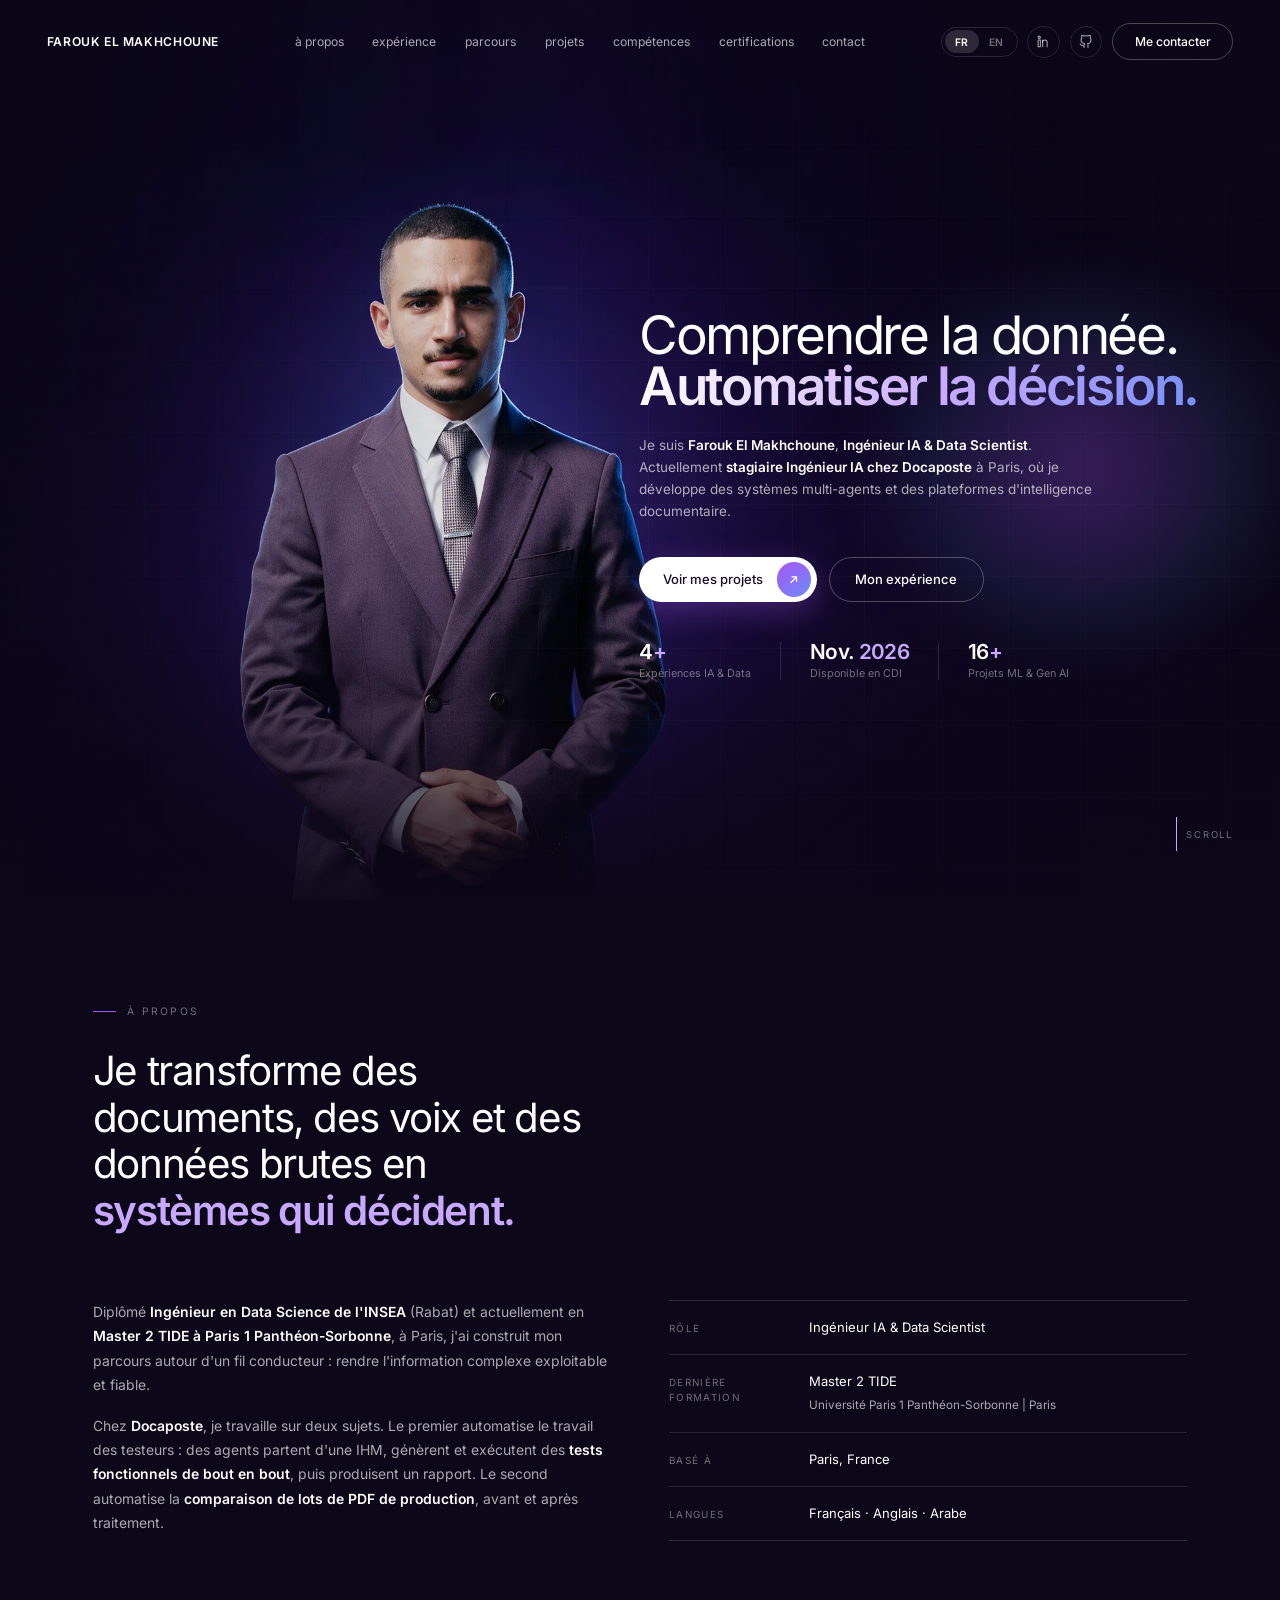
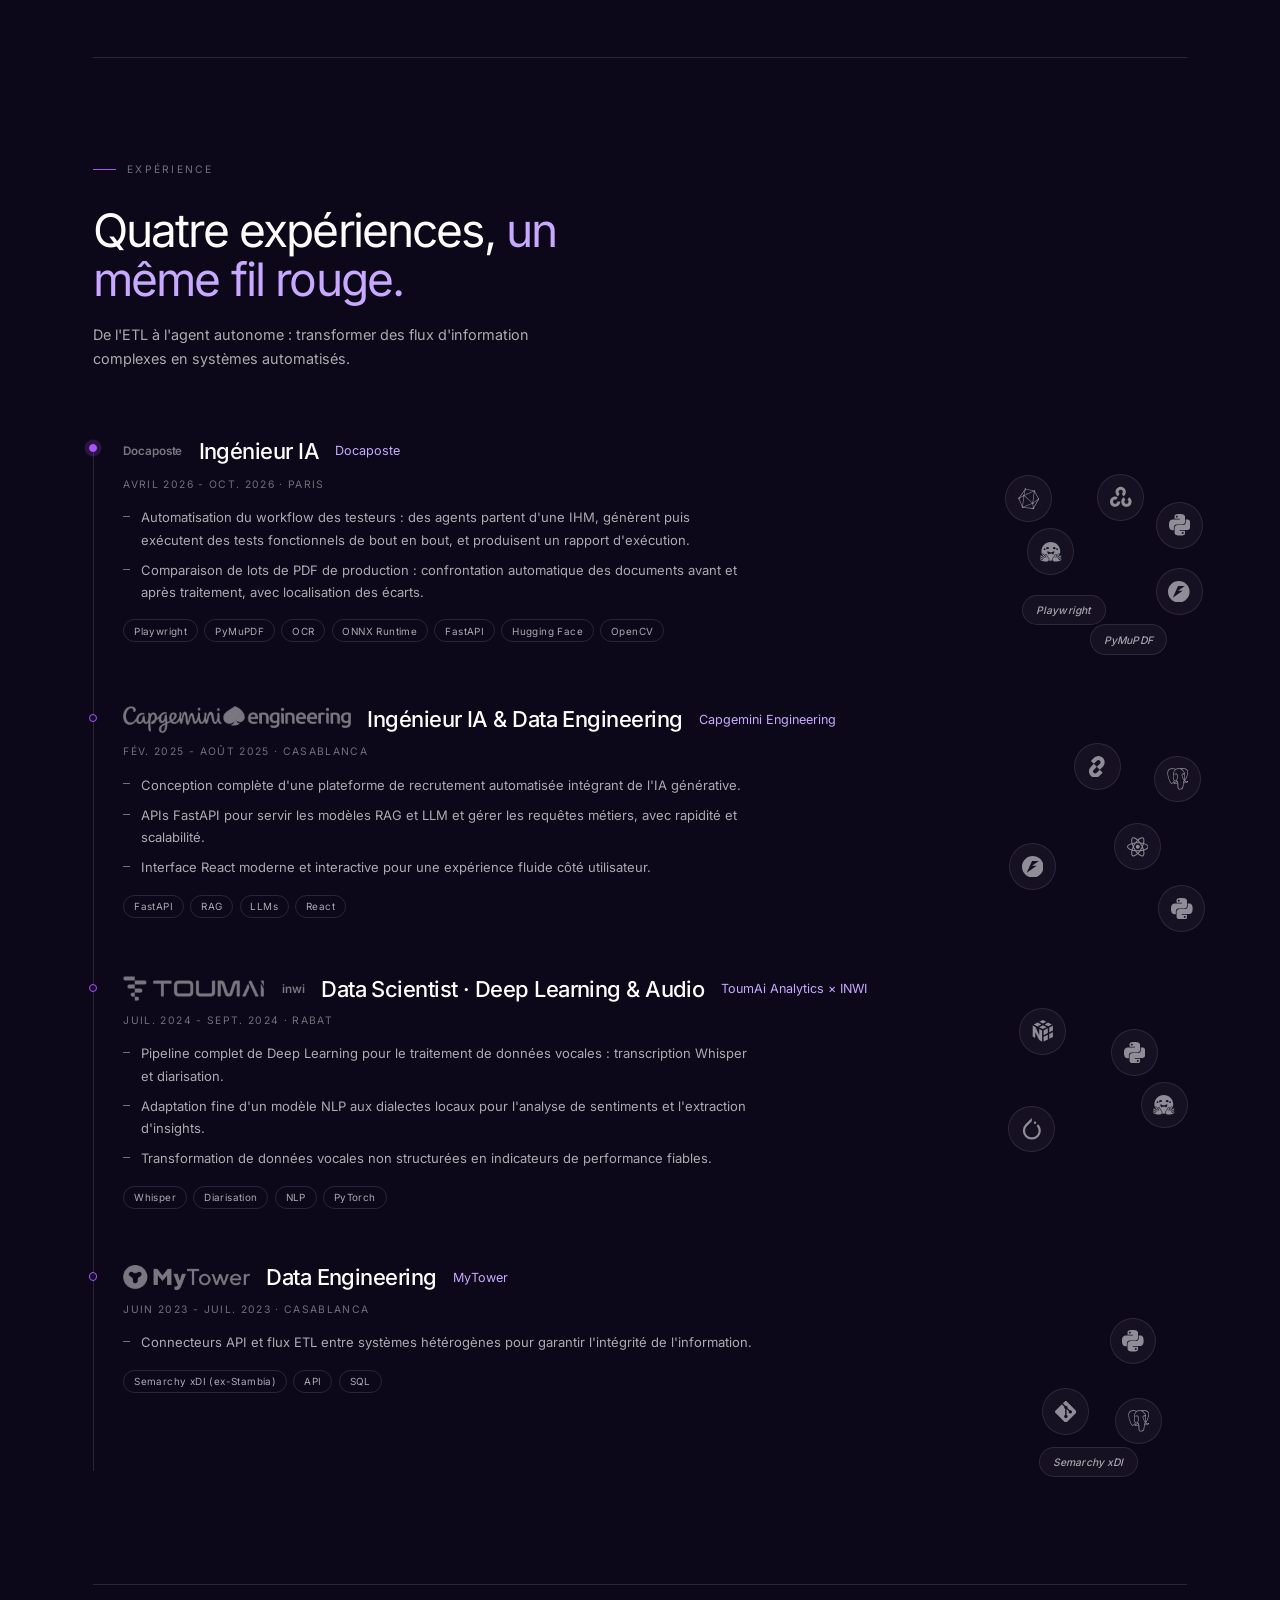
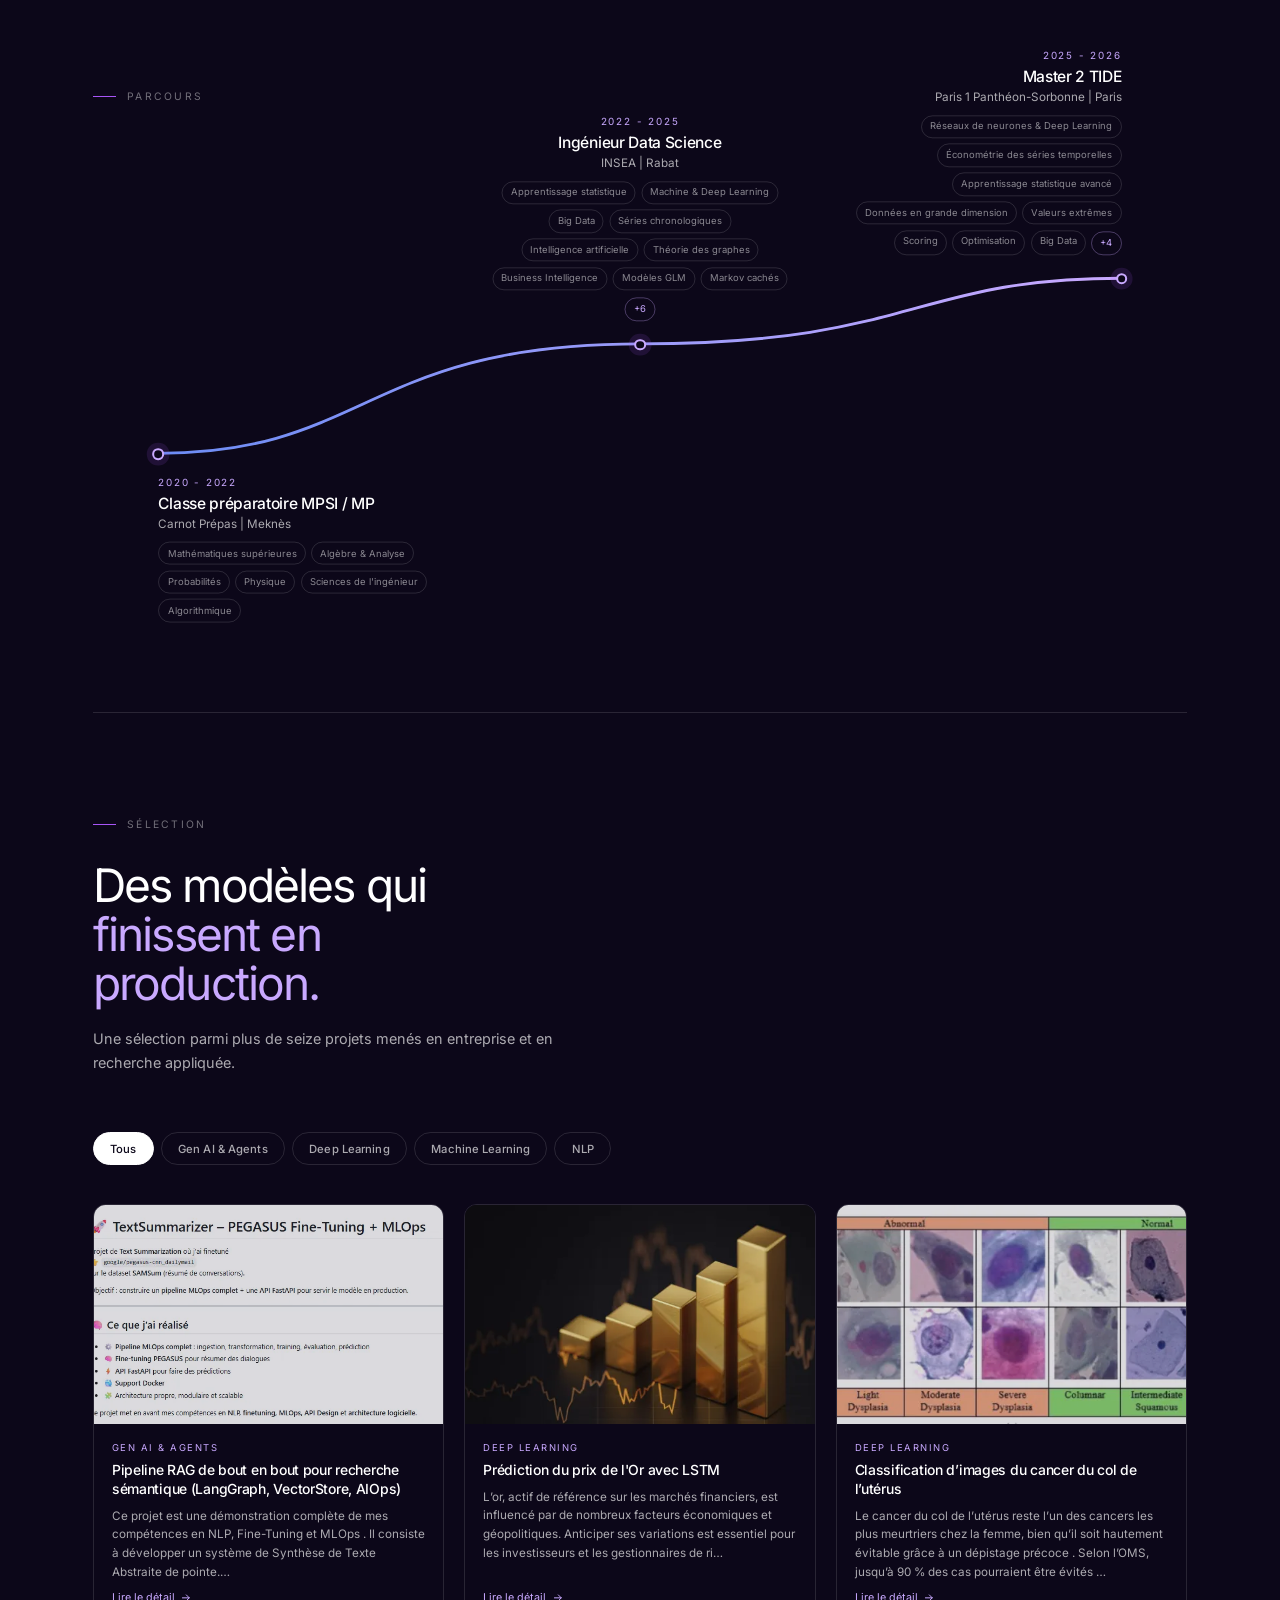
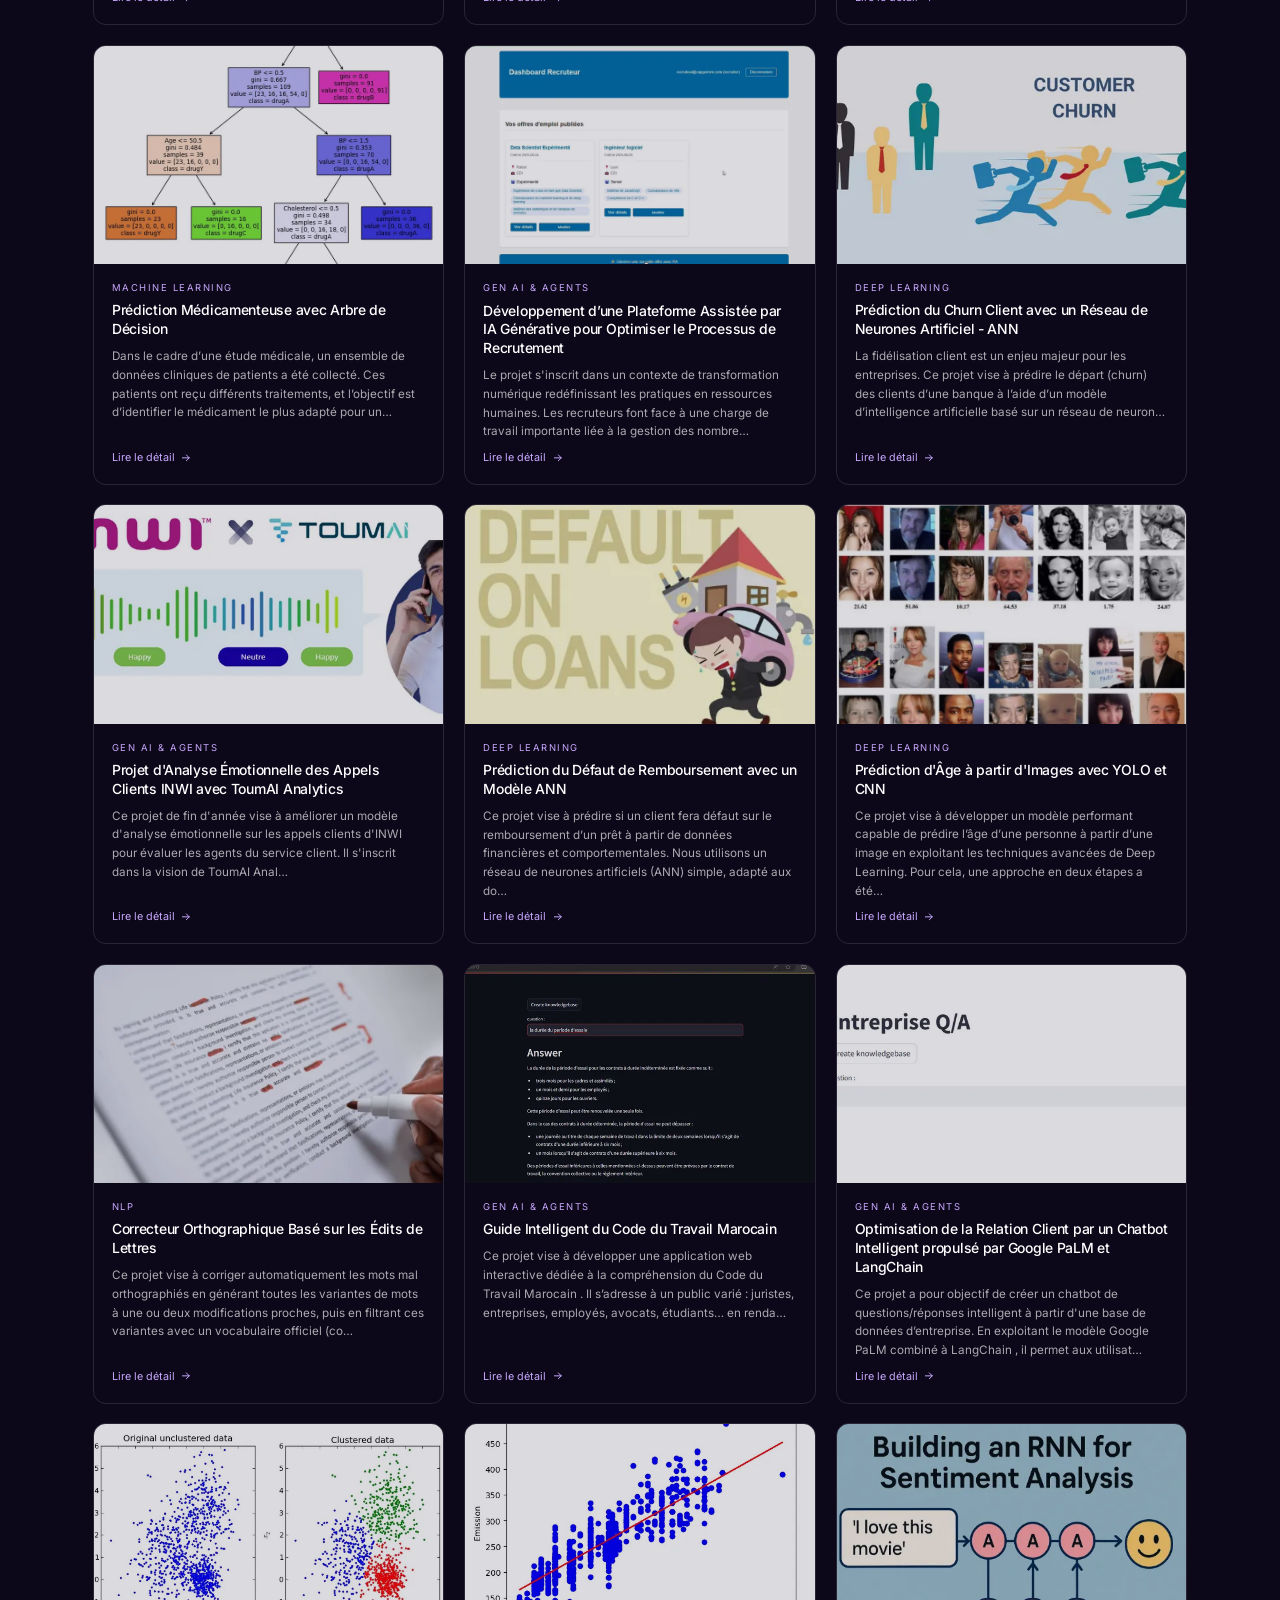
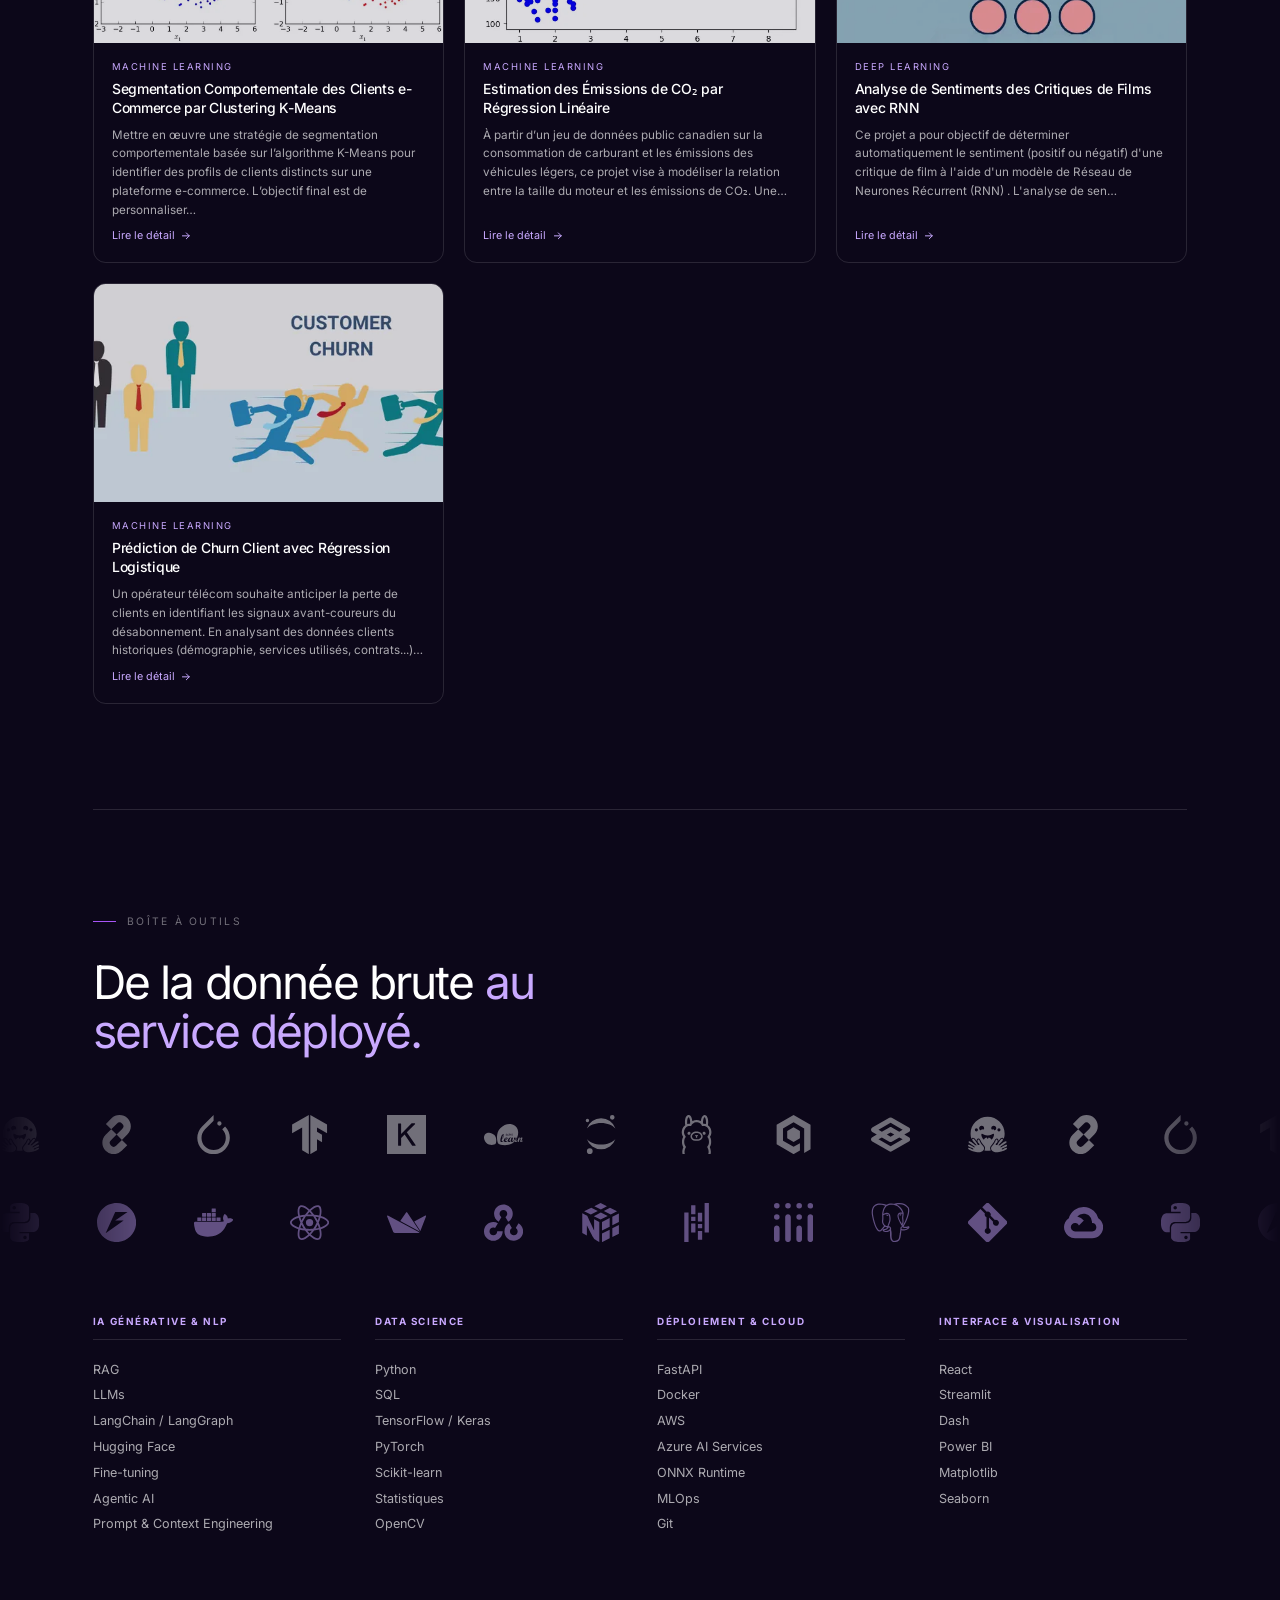
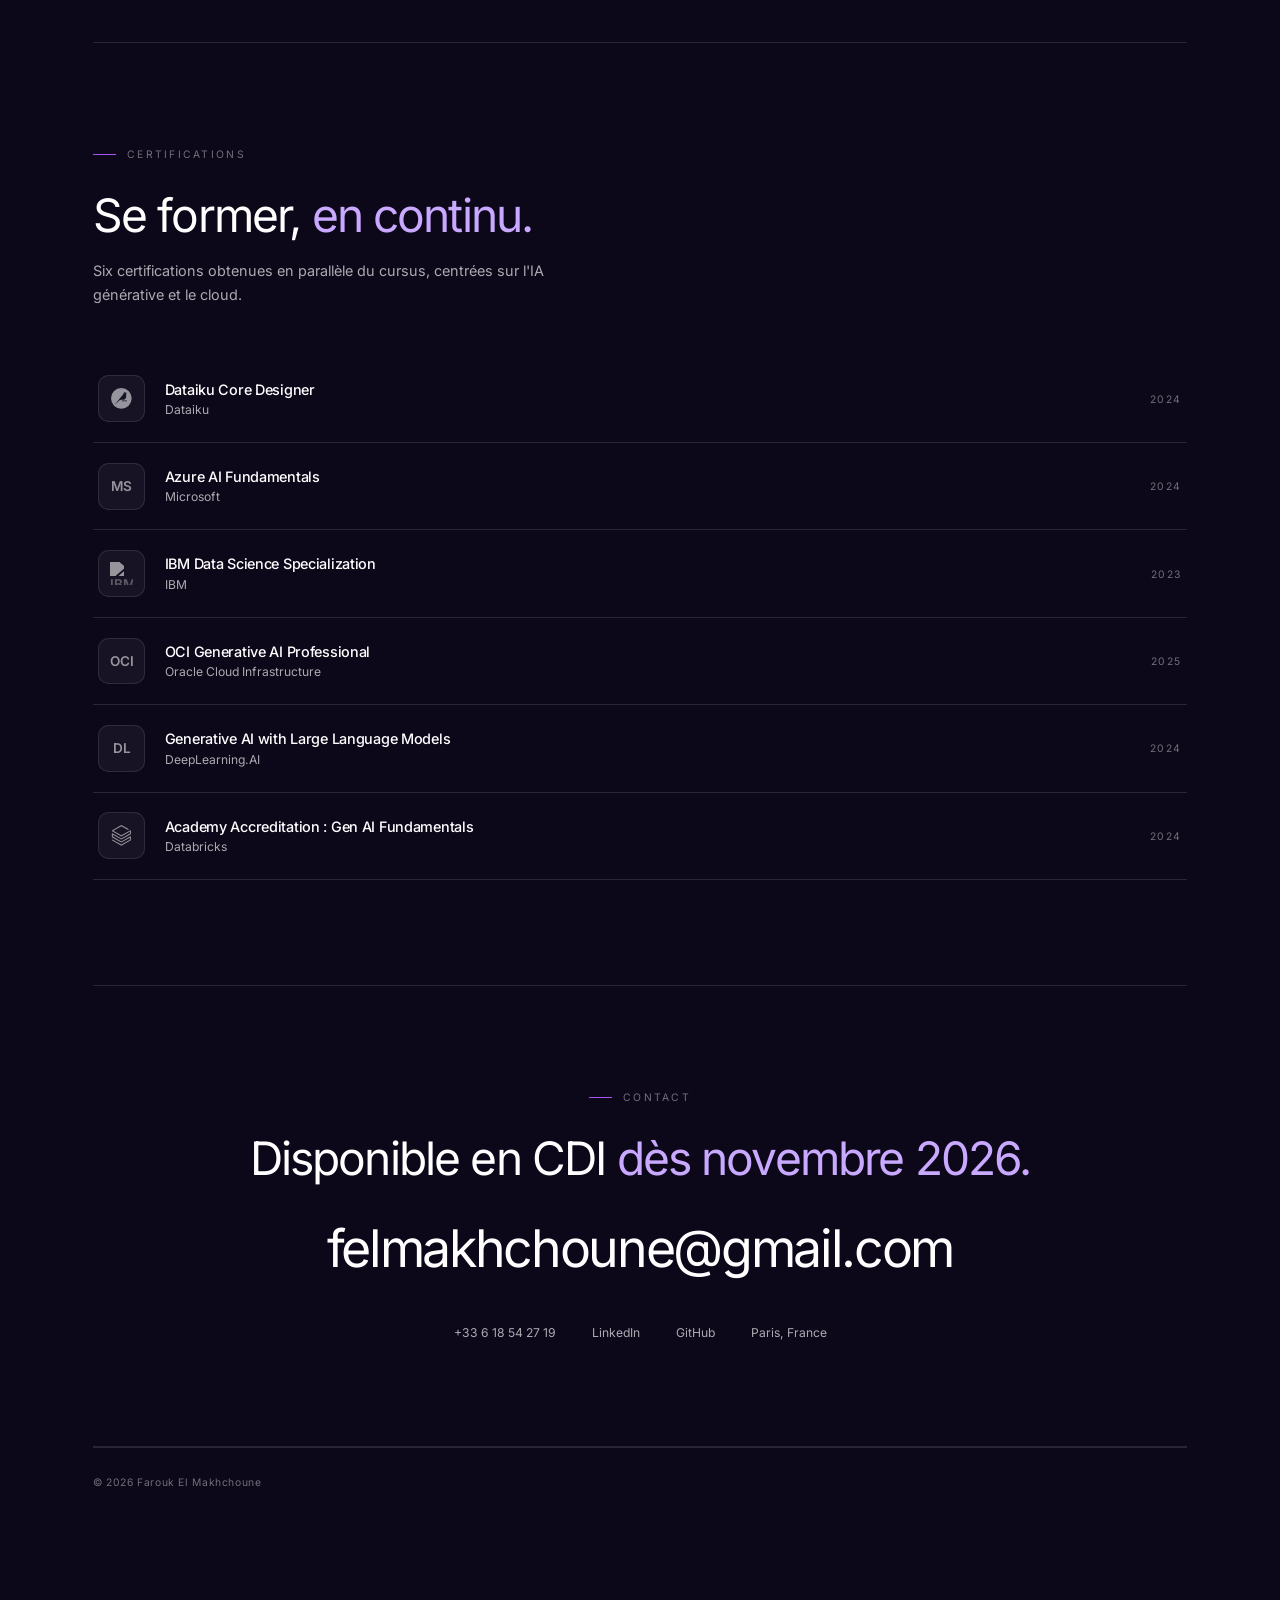
==== index.html @ 4ef986cc "Add files via upload" ====
<!DOCTYPE html>
<html lang="fr">
<head>
<meta charset="UTF-8">
<meta name="viewport" content="width=device-width, initial-scale=1.0">
<title>Farouk El Makhchoune · Ingénieur IA</title>
<link rel="icon" type="image/svg+xml" href="data:image/svg+xml,%3Csvg%20xmlns%3D%22http%3A%2F%2Fwww.w3.org%2F2000%2Fsvg%22%20viewBox%3D%220%200%2048%2048%22%20width%3D%2248%22%20height%3D%2248%22%20role%3D%22img%22%20aria-label%3D%22Farouk%20El%20Makhchoune%22%3E%20%3Cdefs%3E%3ClinearGradient%20id%3D%22G%22%20x1%3D%220%22%20y1%3D%220%22%20x2%3D%221%22%20y2%3D%221%22%3E%20%3Cstop%20offset%3D%220%25%22%20stop-color%3D%22%23C9A9FF%22%2F%3E%3Cstop%20offset%3D%22100%25%22%20stop-color%3D%22%236C8CF5%22%2F%3E%20%3C%2FlinearGradient%3E%20%3Cstyle%3E%20.ink%7Bfill%3Anone%3Bstroke%3Aurl%28%23G%29%3Bstroke-width%3A3%3Bstroke-linecap%3Around%3Bstroke-linejoin%3Around%3B%20%7D%20.dot%7Bfill%3A%23C9A9FF%3B%7D%20%7D%3C%2Fstyle%3E%20%3C%2Fdefs%3E%20%3Cpath%20class%3D%22ink%22%20d%3D%22M16%2040c-2-14%200-25%206-30%204-4%209-2%208%203-1%206-9%209-18%2010m14%204c-6%201-10%202-13%202%22%2F%3E%20%3Ccircle%20class%3D%22dot%22%20cx%3D%2235%22%20cy%3D%2236%22%20r%3D%222.4%22%2F%3E%20%3C%2Fsvg%3E">

<style>
@font-face{font-family:'Inter';font-style:normal;font-weight:400;font-display:swap;src:url('assets/fonts/inter-latin-400-normal.woff2') format('woff2');unicode-range:U+0000-00FF,U+0131,U+0152-0153,U+02BB-02BC,U+02C6,U+02DA,U+02DC,U+0304,U+0308,U+0329,U+2000-206F,U+2074,U+20AC,U+2122,U+2191,U+2193,U+2212,U+2215,U+FEFF,U+FFFD;}@font-face{font-family:'Inter';font-style:normal;font-weight:500;font-display:swap;src:url('assets/fonts/inter-latin-500-normal.woff2') format('woff2');unicode-range:U+0000-00FF,U+0131,U+0152-0153,U+02BB-02BC,U+02C6,U+02DA,U+02DC,U+0304,U+0308,U+0329,U+2000-206F,U+2074,U+20AC,U+2122,U+2191,U+2193,U+2212,U+2215,U+FEFF,U+FFFD;}@font-face{font-family:'Inter';font-style:normal;font-weight:600;font-display:swap;src:url('assets/fonts/inter-latin-600-normal.woff2') format('woff2');unicode-range:U+0000-00FF,U+0131,U+0152-0153,U+02BB-02BC,U+02C6,U+02DA,U+02DC,U+0304,U+0308,U+0329,U+2000-206F,U+2074,U+20AC,U+2122,U+2191,U+2193,U+2212,U+2215,U+FEFF,U+FFFD;}@font-face{font-family:'Inter';font-style:normal;font-weight:700;font-display:swap;src:url('assets/fonts/inter-latin-700-normal.woff2') format('woff2');unicode-range:U+0000-00FF,U+0131,U+0152-0153,U+02BB-02BC,U+02C6,U+02DA,U+02DC,U+0304,U+0308,U+0329,U+2000-206F,U+2074,U+20AC,U+2122,U+2191,U+2193,U+2212,U+2215,U+FEFF,U+FFFD;}

  :root{
    --bg:#160D2E;
    --deep:#0C0719;
    --text:#FFFFFF;
    --dim:rgba(255,255,255,.66);
    --dimmer:rgba(255,255,255,.42);
    --violet:#A855F7;
    --violet-lt:#C9A9FF;
    --blue:#6C8CF5;
    --line:rgba(255,255,255,.12);
    --font:'Inter',-apple-system,BlinkMacSystemFont,'SF Pro Display',sans-serif;
    --ease:cubic-bezier(.16,1,.3,1);
    --z:.9;   /* échelle du site, mettre 1 pour revenir au 100% */
  }
  *,*::before,*::after{box-sizing:border-box;}
  html{-webkit-text-size-adjust:100%;}
  @media (prefers-reduced-motion:reduce){*{animation-duration:.001ms!important;transition-duration:.001ms!important;}}
  body{zoom:var(--z);margin:0;background:var(--deep);color:var(--text);font-family:var(--font);
       overflow-x:hidden;-webkit-font-smoothing:antialiased;-moz-osx-font-smoothing:grayscale;}
  a{color:inherit;text-decoration:none;}
  ::selection{background:var(--violet);color:#fff;}

  /* ================ NAV ================ */
  .nav{
    position:fixed;top:0;left:0;right:0;z-index:500;
    display:flex;align-items:center;justify-content:space-between;
    padding:26px 52px;transition:all .5s var(--ease);
  }
  .nav.scrolled{
    padding:14px 52px;background:rgba(12,7,25,.72);
    -webkit-backdrop-filter:blur(24px) saturate(180%);backdrop-filter:blur(24px) saturate(180%);
    border-bottom:1px solid var(--line);
  }
  .brand{display:flex;align-items:center;gap:11px;font-size:13.5px;font-weight:600;letter-spacing:.05em;position:relative;z-index:520;}
  .nav-links{display:flex;align-items:center;gap:32px;}
  .nav-links a{font-size:13.5px;color:var(--dim);position:relative;padding:4px 0;transition:color .35s var(--ease);}
  .nav-links a::after{content:"";position:absolute;left:0;right:0;bottom:-2px;height:1px;background:var(--violet-lt);
    transform:scaleX(0);transform-origin:left;transition:transform .45s var(--ease);}
  .nav-links a:hover{color:#fff;}
  .nav-links a:hover::after{transform:scaleX(1);}
  .nav-right{display:flex;align-items:center;gap:11px;position:relative;z-index:520;}
  .icon-btn{width:36px;height:36px;border-radius:50%;display:flex;align-items:center;justify-content:center;
    border:1px solid var(--line);color:var(--dim);transition:all .4s var(--ease);}
  .icon-btn svg{width:15px;height:15px;}
  .icon-btn:hover{border-color:rgba(201,169,255,.65);color:#fff;transform:translateY(-2px);}
  .lang-switch{
    display:flex;align-items:center;position:relative;
    border:1px solid var(--line);border-radius:999px;padding:3px;overflow:hidden;
  }
  .lang-switch .thumb{
    position:absolute;top:3px;bottom:3px;left:3px;width:calc(50% - 3px);
    border-radius:999px;background:rgba(255,255,255,.14);
    transition:transform .45s var(--ease);
  }
  .lang-switch.en .thumb{transform:translateX(100%);}
  .lang-switch button{
    position:relative;z-index:1;background:none;border:none;cursor:pointer;
    font-family:var(--font);font-size:11.5px;font-weight:600;letter-spacing:.06em;
    color:var(--dimmer);padding:6px 11px;border-radius:999px;
    transition:color .35s var(--ease);
  }
  .lang-switch button.active{color:#fff;}
  .lang-switch button:hover{color:#fff;}
  .cta-icon{display:none;width:17px;height:17px;}
  .nav-cta{font-size:13.5px;font-weight:500;padding:11px 24px;border-radius:999px;
    display:inline-flex;align-items:center;justify-content:center;
    border:1px solid rgba(255,255,255,.26);transition:all .4s var(--ease);}
  .nav-cta:hover{background:rgba(255,255,255,.09);border-color:rgba(255,255,255,.5);transform:translateY(-2px);}
  .burger{display:none;position:relative;z-index:520;width:40px;height:40px;
    background:none;border:none;cursor:pointer;padding:0;}
  .burger span{position:absolute;left:10px;width:20px;height:1.7px;border-radius:2px;
    background:#fff;transition:transform .45s var(--ease),opacity .3s var(--ease);}
  .burger span:nth-child(1){top:16px;}
  .burger span:nth-child(2){top:22px;}
  body.nav-open .burger span:nth-child(1){transform:translateY(3px) rotate(45deg);}
  body.nav-open .burger span:nth-child(2){transform:translateY(-3px) rotate(-45deg);}
  body.nav-open,body.pm-open{overflow:hidden;}

  /* ================ HERO ================ */
  .hero{position:relative;min-height:calc(100vh / var(--z));overflow:hidden;display:flex;}

  .hero-bg{position:absolute;inset:0;z-index:0;}
  .hero-bg img{width:100%;height:100%;object-fit:cover;object-position:30% center;
    animation:kb 30s ease-in-out infinite alternate;}
  @keyframes kb{0%{transform:scale(1.03);}100%{transform:scale(1.09) translateX(-1.2%);}}

  /* scrim: keeps the right side readable, deepens edges */
  .hero-bg::after{
    content:"";position:absolute;inset:0;
    background:
      linear-gradient(90deg, rgba(12,7,25,.72) 0%, rgba(12,7,25,.18) 26%, rgba(12,7,25,0) 44%,
                             rgba(12,7,25,.55) 74%, rgba(12,7,25,.86) 100%),
      linear-gradient(180deg, rgba(12,7,25,.55) 0%, rgba(12,7,25,0) 22%,
                              rgba(12,7,25,0) 66%, rgba(12,7,25,.92) 100%);
  }

  /* faint grid + streaks for depth */
  .grid{position:absolute;inset:0;z-index:1;opacity:.13;
    background-image:linear-gradient(rgba(255,255,255,.2) 1px,transparent 1px),
                     linear-gradient(90deg,rgba(255,255,255,.2) 1px,transparent 1px);
    background-size:80px 80px;
    -webkit-mask-image:radial-gradient(115% 85% at 62% 55%,#000 0%,transparent 70%);
    mask-image:radial-gradient(115% 85% at 62% 55%,#000 0%,transparent 70%);
    animation:gf 34s linear infinite;}
  @keyframes gf{to{background-position:80px 80px,80px 80px;}}


  /* violet bloom behind text */
  .bloom{position:absolute;right:-8%;top:22%;width:52vw;height:calc(60vh / var(--z));z-index:1;pointer-events:none;
    background:radial-gradient(closest-side,rgba(168,85,247,.30),rgba(108,140,245,.10) 52%,transparent 76%);
    filter:blur(30px);animation:bb 9s ease-in-out infinite;}
  @keyframes bb{0%,100%{opacity:.8;}50%{opacity:1;}}

  .hero-content{position:relative;z-index:3;width:100%;max-width:1520px;margin:0 auto;
    padding:0 52px;display:flex;align-items:center;}

  .copy{margin-left:auto;width:min(52%,660px);padding:140px 0 40px;}

  h1{margin:0 0 26px;font-weight:400;letter-spacing:-.045em;line-height:.96;
     font-size:clamp(2.5rem,4.6vw,4.6rem);}
  h1 .l1{display:block;opacity:0;animation:up 1.2s var(--ease) forwards .34s;}
  h1 .l2{display:block;font-weight:600;opacity:0;animation:up 1.2s var(--ease) forwards .46s;
    background:linear-gradient(100deg,#fff 0%,var(--violet-lt) 52%,var(--blue) 100%);
    -webkit-background-clip:text;background-clip:text;color:transparent;}
  .dot-mark{display:inline-block;width:.28em;height:.28em;border-radius:50%;vertical-align:.22em;margin-left:.16em;
    background:conic-gradient(from 140deg,var(--violet),var(--blue),var(--violet-lt),var(--violet));
    animation:spin 9s linear infinite;}
  @keyframes spin{to{transform:rotate(360deg);}}
  @keyframes up{from{opacity:0;transform:translateY(28px);}to{opacity:1;transform:translateY(0);}}

  .lede{margin:0 0 38px;font-size:clamp(15px,1.14vw,17.5px);line-height:1.62;color:var(--dim);max-width:520px;
    opacity:0;animation:up 1.2s var(--ease) forwards .6s;}
  .lede b{color:#fff;font-weight:600;}

  .ctas{display:flex;gap:14px;flex-wrap:wrap;margin-bottom:44px;
    opacity:0;animation:up 1.2s var(--ease) forwards .74s;}
  .btn{display:inline-flex;align-items:center;font-size:14.5px;font-weight:500;border-radius:999px;
    transition:transform .45s var(--ease),box-shadow .45s var(--ease),background .4s var(--ease);}
  .btn-primary{background:#fff;color:#150C2C;padding:6px 6px 6px 26px;gap:16px;
    box-shadow:0 10px 34px rgba(168,85,247,.30);}
  .btn-primary .circle{width:38px;height:38px;border-radius:50%;display:flex;align-items:center;justify-content:center;
    background:linear-gradient(145deg,var(--violet),var(--blue));color:#fff;transition:transform .45s var(--ease);}
  .btn-primary .circle svg{width:15px;height:15px;}
  .btn-primary:hover{transform:translateY(-2px);box-shadow:0 18px 46px rgba(168,85,247,.46);}
  .btn-primary:hover .circle{transform:rotate(45deg);}
  .btn-ghost{padding:15px 28px;border:1px solid rgba(255,255,255,.28);color:#fff;}
  .btn-ghost:hover{transform:translateY(-2px);background:rgba(255,255,255,.08);}

  .stats{display:flex;flex-wrap:wrap;gap:0;opacity:0;animation:up 1.2s var(--ease) forwards .88s;}
  .stat{padding-right:32px;margin-right:32px;border-right:1px solid var(--line);}
  .stat:last-child{border-right:none;margin-right:0;padding-right:0;}
  .stat .n{font-size:23px;font-weight:600;letter-spacing:-.03em;line-height:1;margin-bottom:5px;}
  .stat .n em{font-style:normal;color:var(--violet-lt);}
  .stat .l{font-size:12px;color:var(--dimmer);}

  .scroll-cue{position:absolute;right:52px;bottom:54px;z-index:4;display:flex;align-items:center;gap:10px;
    font-size:10.5px;letter-spacing:.2em;color:var(--dimmer);opacity:0;animation:up 1.3s var(--ease) forwards 1.1s;}
  .scroll-cue .bar{width:1px;height:38px;background:linear-gradient(var(--dimmer),transparent);position:relative;overflow:hidden;}
  .scroll-cue .bar::after{content:"";position:absolute;inset:0;top:-100%;background:var(--violet-lt);animation:drip 2s ease-in-out infinite;}
  @keyframes drip{0%{top:-100%;}60%{top:100%;}100%{top:100%;}}

  @media (max-width:1100px){
    :root{--z:1;}
    .nav,.nav.scrolled{padding:18px 20px;}
    .nav-right{gap:8px;}
    .nav-cta{width:38px;height:38px;padding:0;border-radius:50%;border-color:rgba(255,255,255,.18);}
    .nav-cta .cta-label{display:none;}
    .nav-cta .cta-icon{display:block;color:var(--dim);}
    .nav-cta:hover{transform:none;}
    .lang-switch{padding:2px;}
    .lang-switch button{font-size:10px;letter-spacing:.04em;padding:6px 9px;}
    .brand{font-size:11.5px;letter-spacing:.04em;}
    .nav-links{
      display:flex;position:fixed;inset:0;z-index:500;
      flex-direction:column;align-items:flex-start;justify-content:center;
      gap:0;padding:0 30px;
      background:rgba(8,4,18,.94);
      -webkit-backdrop-filter:blur(26px) saturate(180%);backdrop-filter:blur(26px) saturate(180%);
      opacity:0;visibility:hidden;pointer-events:none;
      transition:opacity .45s var(--ease),visibility .45s var(--ease);
    }
    body.nav-open .nav-links{opacity:1;visibility:visible;pointer-events:auto;}
    .nav-links a{
      font-size:clamp(26px,7.5vw,34px);font-weight:500;letter-spacing:-.03em;color:#fff;
      width:100%;padding:17px 0;border-bottom:1px solid rgba(255,255,255,.08);
      opacity:0;transform:translateY(16px);
      transition:opacity .5s var(--ease),transform .5s var(--ease);
    }
    .nav-links a::after{display:none;}
    body.nav-open .nav-links a{opacity:1;transform:none;}
    body.nav-open .nav-links a:nth-child(1){transition-delay:0.10s}
    body.nav-open .nav-links a:nth-child(2){transition-delay:0.14s}
    body.nav-open .nav-links a:nth-child(3){transition-delay:0.18s}
    body.nav-open .nav-links a:nth-child(4){transition-delay:0.23s}
    body.nav-open .nav-links a:nth-child(5){transition-delay:0.27s}
    body.nav-open .nav-links a:nth-child(6){transition-delay:0.32s}
    body.nav-open .nav-links a:nth-child(7){transition-delay:0.36s}
    .burger{display:block;} .nav-right .icon-btn{display:none;}
    .hero-bg img{object-position:26% top;}
    .hero-bg::after{background:
      linear-gradient(180deg,rgba(12,7,25,.6) 0%,rgba(12,7,25,.1) 22%,rgba(12,7,25,.72) 52%,rgba(12,7,25,.96) 78%);}
    .hero-content{padding:0 24px;align-items:flex-end;}
    .copy{width:100%;margin-left:0;padding:calc(44vh / var(--z)) 0 120px;}
    .scroll-cue{display:none;}
    .bloom{right:-30%;width:100vw;}
  }
  @media (max-width:600px){
    .brand{font-size:10.5px;letter-spacing:.03em;}
    h1{font-size:2.35rem;}
    .copy{padding:calc(38vh / var(--z)) 0 90px;}
    .stat{padding-right:18px;margin-right:18px;}
    .stat .n{font-size:19px;}
    .btn-primary{padding:5px 5px 5px 20px;gap:12px;}
    .btn-primary .circle{width:34px;height:34px;}
  }

  /* ================= SHARED SECTION SYSTEM ================= */
  .sec{position:relative;padding:clamp(96px,13vh,170px) 0;}
  section[id]{scroll-margin-top:96px;}
  .wrap{width:100%;max-width:1320px;margin:0 auto;padding:0 52px;}
  .sec-line{height:1px;background:var(--line);width:100%;}

  .kicker{
    display:flex;align-items:center;gap:12px;
    font-size:11.5px;letter-spacing:.22em;text-transform:uppercase;color:var(--dimmer);
    margin-bottom:34px;
  }
  .kicker::before{
    content:"";width:26px;height:1px;background:var(--violet);flex-shrink:0;
  }

  .sec-title{
    font-size:clamp(2rem,4vw,3.4rem);font-weight:400;letter-spacing:-.04em;
    line-height:1.06;margin:0 0 22px;max-width:16ch;
  }
  .sec-title em{font-style:normal;color:var(--violet-lt);}
  .sec-sub{font-size:16px;line-height:1.65;color:var(--dim);max-width:52ch;margin:0;}

  .reveal-word{display:inline-block;overflow:hidden;vertical-align:top;}
  .reveal-word > span{display:inline-block;}

  /* ---------- ABOUT ---------- */
  .statement{
    font-size:clamp(1.6rem,3.5vw,3rem);font-weight:400;letter-spacing:-.035em;
    line-height:1.16;margin:0 0 72px;max-width:20ch;
  }
  .statement b{font-weight:600;color:var(--violet-lt);}
  .about-cols{display:grid;grid-template-columns:1fr 1fr;gap:64px;align-items:start;}
  .about-cols p{font-size:15.5px;line-height:1.75;color:var(--dim);margin:0 0 18px;}
  .about-cols p b{color:#fff;font-weight:600;}
  .facts{list-style:none;margin:0;padding:0;}
  .facts li{
    display:grid;grid-template-columns:132px 1fr;gap:24px;align-items:baseline;
    padding:19px 0;border-top:1px solid var(--line);
  }
  .facts li:last-child{border-bottom:1px solid var(--line);}
  .facts .k{font-size:11px;letter-spacing:.14em;text-transform:uppercase;color:var(--dimmer);line-height:1.5;}
  .facts .v{font-size:14.5px;color:#fff;line-height:1.45;}
  .facts .v small{display:block;color:var(--dim);font-size:13px;margin-top:7px;line-height:1.5;}

  /* ---------- EXPERIENCE ---------- */
  .tl{position:relative;padding-left:34px;}
  .tl-rail{position:absolute;left:0;top:8px;bottom:8px;width:1px;background:var(--line);}
  .tl-rail i{
    position:absolute;inset:0;background:linear-gradient(var(--violet),var(--blue));
    transform:scaleY(0);transform-origin:top;display:block;
  }
  .tl-item{position:relative;padding:0 0 62px;}
  .tl-item:last-child{padding-bottom:0;}
  .tl-item::before{
    content:"";position:absolute;left:-38px;top:9px;width:9px;height:9px;border-radius:50%;
    background:var(--bg);border:1px solid var(--violet);
  }
  .tl-item.now::before{background:var(--violet);box-shadow:0 0 0 5px rgba(168,85,247,.18);}
  .tl-head{display:flex;flex-wrap:wrap;align-items:baseline;gap:8px 16px;margin-bottom:6px;}
  .tl-head h3{font-size:clamp(1.15rem,1.9vw,1.55rem);font-weight:500;letter-spacing:-.025em;margin:0;}
  .tl-org{font-size:14px;color:var(--violet-lt);}
  .tl-when{
    font-size:11.5px;letter-spacing:.13em;text-transform:uppercase;color:var(--dimmer);
    margin-top:14px;margin-bottom:18px;display:block;
  }
  .tl-head{margin-bottom:2px;gap:10px 18px;}
  .tl-item ul{list-style:none;margin:0 0 18px;padding:0;max-width:70ch;}
  .tl-item li{
    position:relative;padding-left:20px;font-size:14.5px;line-height:1.7;color:var(--dim);
    margin-bottom:9px;
  }
  .tl-item li b{color:#fff;font-weight:600;}
  .tl-item li::before{
    content:"";position:absolute;left:0;top:11px;width:7px;height:1px;background:var(--dimmer);
  }
  .tags{display:flex;flex-wrap:wrap;gap:7px;}
  .tags span{
    font-size:11px;letter-spacing:.04em;color:var(--dim);
    border:1px solid var(--line);padding:5px 11px;border-radius:999px;
  }

  /* ---------- PROJECTS ---------- */
  .proj{display:grid;grid-template-columns:repeat(3,1fr);gap:1px;background:var(--line);
        border-top:1px solid var(--line);border-bottom:1px solid var(--line);}
  .proj article{
    background:var(--deep);padding:34px 30px 30px;position:relative;
    display:flex;flex-direction:column;gap:13px;min-height:250px;
    transition:background .55s var(--ease);
  }
  .proj article::after{
    content:"";position:absolute;left:0;right:0;top:0;height:1px;
    background:linear-gradient(90deg,var(--violet),var(--blue));
    transform:scaleX(0);transform-origin:left;transition:transform .6s var(--ease);
  }
  .proj article:hover{background:#120C22;}
  .proj article:hover::after{transform:scaleX(1);}
  .proj .no{font-size:11px;letter-spacing:.16em;color:var(--dimmer);}
  .proj h3{font-size:17px;font-weight:500;letter-spacing:-.02em;line-height:1.35;margin:0;}
  .proj p{font-size:13.5px;line-height:1.65;color:var(--dim);margin:0;flex:1;}
  .proj .tags span{font-size:10.5px;padding:4px 9px;}

  .more{margin-top:2px;}
  .more-row{
    display:grid;grid-template-columns:1fr auto;gap:24px;align-items:center;
    padding:17px 4px;border-bottom:1px solid var(--line);
    transition:padding-left .5s var(--ease),color .4s var(--ease);
  }
  .more-row:hover{padding-left:14px;}
  .more-row .t{font-size:14.5px;color:var(--dim);transition:color .4s var(--ease);}
  .more-row:hover .t{color:#fff;}
  .more-row .c{font-size:11px;letter-spacing:.13em;text-transform:uppercase;color:var(--dimmer);}

  /* ---------- SKILLS ---------- */
  .marquee{overflow:hidden;padding:8px 0;-webkit-mask-image:linear-gradient(90deg,transparent,#000 12%,#000 88%,transparent);
           mask-image:linear-gradient(90deg,transparent,#000 12%,#000 88%,transparent);}
  .marquee .track{display:flex;align-items:center;gap:clamp(38px,5vw,72px);width:max-content;will-change:transform;}
  .logo-belt .marquee + .marquee{margin-top:clamp(20px,3vw,38px);}
  .logo{
    display:flex;align-items:center;justify-content:center;flex-shrink:0;
    color:rgba(255,255,255,.42);
    transition:color .5s var(--ease),transform .5s var(--ease);
  }
  .logo svg{
    width:clamp(28px,3.4vw,44px);height:clamp(28px,3.4vw,44px);
    fill:currentColor;display:block;
  }
  .logo:hover{color:var(--brand);transform:translateY(-4px) scale(1.08);}
  .marquee.alt .logo{color:rgba(201,169,255,.46);}
  .marquee.alt .logo:hover{color:var(--brand);}
  .skill-grid{display:grid;grid-template-columns:repeat(4,1fr);gap:38px;margin-top:74px;}
  .skill-grid h4{
    font-size:11px;letter-spacing:.16em;text-transform:uppercase;color:var(--violet-lt);
    margin:0 0 18px;padding-bottom:13px;border-bottom:1px solid var(--line);
  }
  .skill-grid ul{list-style:none;margin:0;padding:0;}
  .skill-grid li{font-size:14px;color:var(--dim);padding:6px 0;}

  /* ---------- CONTACT ---------- */
  .contact-inner{text-align:center;}
  .mailto{
    display:inline-block;font-size:clamp(1.5rem,4.6vw,3.6rem);font-weight:400;
    letter-spacing:-.045em;line-height:1.05;position:relative;padding-bottom:10px;
    word-break:break-word;
  }
  .mailto::after{
    content:"";position:absolute;left:0;right:0;bottom:0;height:1px;background:rgba(255,255,255,.32);
    transform:scaleX(0);transform-origin:right;transition:transform .7s var(--ease);
  }
  .mailto:hover::after{transform:scaleX(1);transform-origin:left;}
  .contact-meta{
    display:flex;justify-content:center;flex-wrap:wrap;gap:14px 40px;margin-top:44px;
    font-size:13.5px;color:var(--dim);
  }
  .contact-meta a{transition:color .4s var(--ease);}
  .contact-meta a:hover{color:var(--violet-lt);}
  .foot{
    display:flex;justify-content:space-between;align-items:center;flex-wrap:wrap;gap:12px;
    padding:32px 0 40px;font-size:11.5px;letter-spacing:.06em;color:var(--dimmer);
  }

  @media (max-width:1100px){
    .wrap{padding:0 26px;}
    .sec{padding:clamp(80px,11vh,120px) 0;}
    #about{padding-top:120px;}
    section[id]{scroll-margin-top:80px;}
    .about-cols{grid-template-columns:1fr;gap:44px;}
    .proj{grid-template-columns:repeat(2,1fr);}
    .skill-grid{grid-template-columns:repeat(2,1fr);gap:30px;}
  }
  @media (max-width:640px){
    .proj{grid-template-columns:1fr;}
    .skill-grid{grid-template-columns:1fr;}
    .facts li{grid-template-columns:1fr;gap:5px;}
    .tl{padding-left:26px;}
    .tl-item::before{left:-30px;}
  }
  .orglogo{
    height:calc(27px * var(--s,1));flex-shrink:0;position:relative;
    display:inline-flex;align-items:center;
    transition:opacity .5s var(--ease),transform .5s var(--ease);
  }
  .orglogo:has(img)::before{content:none}
  .orglogo::before{
    content:attr(data-mono);
    font-size:13px;font-weight:600;letter-spacing:-.01em;color:rgba(255,255,255,.45);
  }
  .orglogo{border-radius:6px;}
  .orglogo img{
    height:100%;width:auto;display:block;
    filter:brightness(0) invert(1);
    opacity:.45;
    transition:opacity .45s var(--ease),filter .45s var(--ease);
  }
  .orglogo img + *{display:none}
  a.orglogo{
    transition:transform .45s var(--ease),background .45s var(--ease),box-shadow .45s var(--ease);
  }
  a.orglogo:hover img{opacity:1;filter:none;}
  a.orglogo:hover{
    transform:translateY(-2px);
    background:#fff;
    box-shadow:0 0 0 9px #fff, 0 10px 24px rgba(0,0,0,.42);
  }
  .orglogos{display:flex;align-items:center;gap:20px;flex-shrink:0;}
  .tl-head{align-items:center;}
  @media (max-width:640px){.orglogo{height:21px}.orglogo::before{font-size:12px}}

  .tl-item{display:grid;grid-template-columns:1fr auto;gap:40px;align-items:start;}
  .tl-main{min-width:0;}
  .ring{width:236px;height:236px;position:relative;flex-shrink:0;margin-top:2px;}
  .ring i{
    position:absolute;width:52px;height:52px;
    display:flex;align-items:center;justify-content:center;border-radius:50%;
    background:rgba(255,255,255,.045);border:1px solid rgba(255,255,255,.10);
    -webkit-backdrop-filter:blur(6px);backdrop-filter:blur(6px);
    transition:border-color .4s var(--ease),background .4s var(--ease);
  }
  .ring i svg{width:24px;height:24px;fill:rgba(255,255,255,.52);transition:fill .4s var(--ease),transform .4s var(--ease);}
  .ring i:hover{z-index:5;border-color:rgba(255,255,255,.34);background:rgba(255,255,255,.09);}
  .ring i:hover svg{fill:var(--bc);transform:scale(1.12);}
  .ring i::after{
    content:attr(data-n);position:absolute;bottom:-30px;left:50%;
    transform:translateX(-50%) translateY(4px);
    font-size:10.5px;color:#fff;white-space:nowrap;
    background:rgba(12,7,25,.96);border:1px solid rgba(255,255,255,.14);
    padding:4px 9px;border-radius:6px;opacity:0;pointer-events:none;
    transition:opacity .3s var(--ease),transform .3s var(--ease);
  }
  .ring i:hover::after{opacity:1;transform:translateX(-50%) translateY(0);}
  @keyframes drift{
    0%,100%{transform:translate(-50%,-50%)}
    50%{transform:translate(calc(-50% + var(--dx)),calc(-50% + var(--dy)))}
  }
  .ring i.chip{
    width:auto;height:34px;padding:0 15px;border-radius:999px;
    font-size:11.5px;font-weight:500;letter-spacing:.01em;color:rgba(255,255,255,.62);
    white-space:nowrap;
  }
  .ring i.chip:hover{color:#fff;}
  @media (max-width:1000px){
    .tl-item{grid-template-columns:1fr;gap:24px;}
    .ring{width:220px;height:200px;margin:2px auto 0;}
  }
  @media (max-width:520px){
    .ring i{width:46px;height:46px}
    .ring i svg{width:21px;height:21px}
  }
  }

  /* ---------- certifications ---------- */
  .certs{border-top:1px solid var(--line);margin-top:8px;}
  .cert{
    display:grid;grid-template-columns:52px 1fr auto;gap:22px;align-items:center;
    padding:22px 6px;border-bottom:1px solid var(--line);
    transition:padding-left .5s var(--ease),background .5s var(--ease);
  }
  .cert:hover{padding-left:18px;background:rgba(255,255,255,.02);}
  .cert-mark{
    width:52px;height:52px;border-radius:12px;display:flex;align-items:center;justify-content:center;
    background:rgba(255,255,255,.05);border:1px solid rgba(255,255,255,.10);
    font-size:15px;font-weight:600;color:rgba(255,255,255,.55);
    transition:border-color .4s var(--ease),color .4s var(--ease);
  }
  .cert-mark svg{width:23px;height:23px;fill:rgba(255,255,255,.55);transition:fill .4s var(--ease);}
  .cert-mark img{width:26px;height:26px;object-fit:contain;
    filter:brightness(0) invert(1);opacity:.55;transition:opacity .4s var(--ease),filter .4s var(--ease);}
  .cert:hover .cert-mark img{opacity:1;filter:none;}
  .cert:hover .cert-mark{border-color:rgba(255,255,255,.3);color:#fff;}
  .cert:hover .cert-mark svg{fill:var(--bc,#fff);}
  .cert h3{font-size:16px;font-weight:500;letter-spacing:-.02em;margin:0 0 5px;}
  .cert p{font-size:13.5px;color:var(--dim);margin:0;}
  .cert .yr{font-size:11.5px;letter-spacing:.14em;color:var(--dimmer);white-space:nowrap;}
  @media (max-width:640px){
    .cert{grid-template-columns:44px 1fr;gap:16px;}
    .cert-mark{width:44px;height:44px;font-size:13px}
    .cert .yr{grid-column:2;}
  }

  /* ---------- education wave ---------- */
  .edu{margin-top:82px;}
  .edu-wave{position:relative;width:100%;padding-bottom:44%;}
  .edu-wave > svg{position:absolute;inset:0;width:100%;height:100%;overflow:visible;}
  .edu-ghost{fill:none;stroke:rgba(255,255,255,.09);stroke-width:2.2;stroke-linecap:round;}
  .edu-path{fill:none;stroke:url(#eduG);stroke-width:2.6;stroke-linecap:round;}
  .edu-dot-wrap{position:absolute;transform:translate(-50%,-50%);}
  .edu-dot{display:block;width:13px;height:13px;border-radius:50%;
    background:var(--deep);border:2.5px solid var(--violet-lt);
    box-shadow:0 0 0 6px rgba(168,85,247,.13);}
  .edu-pt{position:absolute;width:min(31vw,330px);}
  .edu-pt .yr{display:block;font-size:11px;letter-spacing:.18em;color:var(--violet-lt);margin-bottom:7px;}
  .edu-pt .ti{font-size:clamp(15px,1.35vw,18px);font-weight:500;letter-spacing:-.02em;line-height:1.25;margin:0 0 4px;}
  .edu-pt .sc{font-size:13px;color:var(--dim);margin:0 0 12px;}
  .edu-in{display:block;}
  .edu-courses{display:flex;flex-wrap:wrap;gap:6px;}
  .edu-pt.right .edu-courses{justify-content:flex-end;}
  .edu-pt.mid .edu-courses{justify-content:center;}
  .edu-courses span{
    font-size:10.5px;line-height:1.5;color:rgba(255,255,255,.52);
    border:1px solid rgba(255,255,255,.13);padding:4px 9px;border-radius:999px;
    transition:color .35s var(--ease),border-color .35s var(--ease);
  }
  .edu-courses span:hover{color:#fff;border-color:rgba(201,169,255,.5);}
  .edu-courses .more{color:var(--violet-lt);border-color:rgba(201,169,255,.32);cursor:default;}
  .edu-list{display:none;}
  @media (max-width:860px){
    .edu-wave{display:none;}
    .edu-list{display:block;margin-top:6px;}
    .edu-row{padding:20px 0;border-top:1px solid var(--line);}
    .edu-row:last-child{border-bottom:1px solid var(--line);}
    .edu-row .y{display:block;font-size:11px;letter-spacing:.16em;color:var(--violet-lt);margin-bottom:6px;}
    .edu-row .t{font-size:15.5px;font-weight:500;margin-bottom:3px;}
    .edu-row .s{font-size:13px;color:var(--dim);margin-bottom:11px;}
  }

  /* ---------- projects grid + detail ---------- */
  .pfilters{display:flex;flex-wrap:wrap;gap:8px;margin-bottom:44px;}
  .pfilters button{
    font-family:var(--font);font-size:12.5px;font-weight:500;letter-spacing:.01em;
    color:var(--dim);background:none;border:1px solid var(--line);
    padding:9px 18px;border-radius:999px;cursor:pointer;
    transition:color .4s var(--ease),border-color .4s var(--ease),background .4s var(--ease);
  }
  .pfilters button:hover{color:#fff;border-color:rgba(255,255,255,.28);}
  .pfilters button.on{color:#0C0719;background:#fff;border-color:#fff;}
  .pgrid{display:grid;grid-template-columns:repeat(3,1fr);gap:22px;}
  .pcard{
    text-align:left;background:none;border:1px solid var(--line);border-radius:14px;
    overflow:hidden;cursor:pointer;padding:0;font-family:var(--font);
    display:flex;flex-direction:column;
    transition:border-color .45s var(--ease),transform .45s var(--ease);
  }
  .pcard:hover{border-color:rgba(201,169,255,.42);transform:translateY(-4px);}
  .pcard-img{aspect-ratio:16/10;overflow:hidden;background:#120C22;}
  .pcard-img img{width:100%;height:100%;object-fit:cover;display:block;
    transition:transform .7s var(--ease);opacity:.85;}
  .pcard:hover .pcard-img img{transform:scale(1.05);opacity:1;}
  .pcard-body{padding:20px 20px 22px;display:flex;flex-direction:column;gap:9px;flex:1;}
  .pcard .cat{font-size:10.5px;letter-spacing:.16em;text-transform:uppercase;color:var(--violet-lt);}
  .pcard h3{font-size:15.5px;font-weight:500;letter-spacing:-.02em;line-height:1.35;margin:0;color:#fff;}
  .pcard p{font-size:13px;line-height:1.6;color:var(--dim);margin:0;flex:1;}
  .pcard .more{font-size:12px;color:var(--violet-lt);display:flex;align-items:center;gap:6px;}
  .pcard .more svg{width:13px;height:13px;transition:transform .4s var(--ease);}
  .pcard:hover .more svg{transform:translateX(4px);}
  .pcard[hidden]{display:none;}

  .pmodal{
    position:fixed;inset:0;z-index:900;display:flex;align-items:flex-start;justify-content:center;
    padding:0;background:rgba(6,3,14,.82);
    -webkit-backdrop-filter:blur(14px);backdrop-filter:blur(14px);
    opacity:0;visibility:hidden;transition:opacity .4s var(--ease),visibility .4s var(--ease);
    overflow-y:auto;overscroll-behavior:contain;
  }
  body.pm-open .pmodal{opacity:1;visibility:visible;}
  .pmodal-inner{
    width:min(860px,100%);margin:64px 0;background:#0E0820;
    border:1px solid rgba(255,255,255,.12);border-radius:18px;overflow:hidden;
    transform:translateY(18px);transition:transform .5s var(--ease);
  }
  body.pm-open .pmodal-inner{transform:none;}
  .pmodal-hero{aspect-ratio:16/9;overflow:hidden;background:#120C22;}
  .pmodal-hero img{width:100%;height:100%;object-fit:cover;display:block;}
  .pmodal-body{padding:34px clamp(22px,4vw,46px) 52px;}
  .pmodal .cat{font-size:10.5px;letter-spacing:.16em;text-transform:uppercase;color:var(--violet-lt);}
  .pmodal h3{font-size:clamp(20px,2.4vw,28px);font-weight:500;letter-spacing:-.03em;
    line-height:1.2;margin:12px 0 26px;color:#fff;}
  .pmodal h4{font-size:14px;font-weight:600;letter-spacing:.01em;color:var(--violet-lt);
    margin:30px 0 10px;}
  .pmodal p{font-size:14.5px;line-height:1.75;color:var(--dim);margin:0 0 14px;}
  .pmodal ul{margin:0 0 16px;padding-left:20px;}
  .pmodal li{font-size:14.5px;line-height:1.7;color:var(--dim);margin-bottom:7px;}
  .pmodal-close{
    position:sticky;top:0;float:right;margin:14px 14px -46px 0;z-index:2;
    width:40px;height:40px;border-radius:50%;border:1px solid rgba(255,255,255,.18);
    background:rgba(12,7,25,.8);-webkit-backdrop-filter:blur(10px);backdrop-filter:blur(10px);
    color:#fff;cursor:pointer;display:flex;align-items:center;justify-content:center;
    transition:background .3s var(--ease),transform .3s var(--ease);
  }
  .pmodal-close:hover{background:rgba(255,255,255,.14);transform:rotate(90deg);}
  .pmodal-close svg{width:16px;height:16px;}
  @media (max-width:900px){ .pgrid{grid-template-columns:repeat(2,1fr);} }
  @media (max-width:600px){
    .pgrid{grid-template-columns:1fr;}
    .pmodal-inner{margin:0;border-radius:0;min-height:100%;}
  }
</style>
<script src="assets/js/gsap.min.js" defer></script>
<script src="assets/js/ScrollTrigger.min.js" defer></script>
<script src="assets/js/lenis.min.js" defer></script>
</head>
<body>

<nav class="nav" id="nav">
  <a class="brand" href="#">FAROUK EL MAKHCHOUNE</a>
  <div class="nav-links" id="navLinks">
    <a href="#about" data-i18n data-fr="à propos" data-en="about">à propos</a>
    <a href="#experience" data-i18n data-fr="expérience" data-en="experience">expérience</a>
    <a href="#parcours" data-i18n data-fr="parcours" data-en="education">parcours</a>
      <a href="#projects" data-i18n data-fr="projets" data-en="projects">projets</a>
    <a href="#skills" data-i18n data-fr="compétences" data-en="skills">compétences</a>
    <a href="#certifications" data-i18n data-fr="certifications" data-en="certifications">certifications</a>
    <a href="#contact" data-i18n data-fr="contact" data-en="contact">contact</a>
  </div>
  <div class="nav-right">
    <div class="lang-switch" id="langSwitch">
      <span class="thumb"></span>
      <button type="button" data-lang="fr" class="active">FR</button>
      <button type="button" data-lang="en">EN</button>
    </div>
    <a class="icon-btn" href="https://www.linkedin.com/in/farouk-el-makhchoune-6753b1248/" target="_blank" rel="noopener" aria-label="LinkedIn">
      <svg viewBox="0 0 24 24" fill="none" stroke="currentColor" stroke-width="1.8" stroke-linecap="round" stroke-linejoin="round"><rect x="2" y="9" width="4" height="12"/><circle cx="4" cy="4" r="2"/><path d="M10 9v12"/><path d="M10 13a4 4 0 018 0v8"/></svg>
    </a>
    <a class="icon-btn" href="https://github.com/Faroukelmak" target="_blank" rel="noopener" aria-label="GitHub">
      <svg viewBox="0 0 24 24" fill="none" stroke="currentColor" stroke-width="1.8" stroke-linecap="round" stroke-linejoin="round"><path d="M9 19c-5 1.5-5-2.5-7-3m14 6v-3.9a3.4 3.4 0 00-.9-2.6c3-.3 6.2-1.5 6.2-6.7A5.2 5.2 0 0019.9 5 4.9 4.9 0 0019.8.5S18.6.1 16 1.9a13.4 13.4 0 00-7 0C6.4.1 5.2.5 5.2.5A4.9 4.9 0 005.1 5a5.2 5.2 0 00-1.4 3.6c0 5.2 3.2 6.4 6.2 6.7a3.4 3.4 0 00-.9 2.6V22"/></svg>
    </a>
    <a class="nav-cta" href="#contact" aria-label="Me contacter"><span class="cta-label" data-i18n data-fr="Me contacter" data-en="Get in touch">Me contacter</span><svg class="cta-icon" viewBox="0 0 24 24" fill="none" stroke="currentColor" stroke-width="1.8" stroke-linecap="round" stroke-linejoin="round" aria-hidden="true"><rect x="2.5" y="5" width="19" height="14" rx="2.6"/><path d="M3 7l9 6 9-6"/></svg></a>
    <button class="burger" id="burger" aria-label="Ouvrir le menu" aria-expanded="false" aria-controls="navLinks"><span></span><span></span></button>
  </div>
</nav>

<section class="hero">
  <div class="hero-bg"><img src="[data-uri]" alt="Farouk El Makhchoune"></div>
  <div class="grid"></div>
  <div class="bloom"></div>

  <div class="hero-content">
    <div class="copy">
      <h1>
        <span class="l1" data-i18n data-fr="Comprendre la donnée." data-en="Understand the data.">Comprendre la donnée.</span>
        <span class="l2" data-i18n data-fr="Automatiser la décision." data-en="Automate the decision.">Automatiser la décision.</span>
      </h1>
      <p class="lede" data-i18n-html
         data-fr="Je suis <b>Farouk El Makhchoune</b>, <b>Ingénieur IA &amp; Data Scientist</b>.<br>Actuellement <b>stagiaire Ingénieur IA chez Docaposte</b> à Paris, où je développe des systèmes multi-agents et des plateformes d'intelligence documentaire."
         data-en="I'm <b>Farouk El Makhchoune</b>, an <b>AI Engineer &amp; Data Scientist</b>.<br>Currently <b>AI Engineering Intern at Docaposte</b> in Paris, where I build multi-agent systems and document-intelligence platforms.">
        Je suis <b>Farouk El Makhchoune</b>, <b>Ingénieur IA &amp; Data Scientist</b>.<br>
        Actuellement <b>stagiaire Ingénieur IA chez Docaposte</b> à Paris, où je développe des systèmes multi-agents et des plateformes d'intelligence documentaire.
      </p>
      <div class="ctas">
        <a class="btn btn-primary" href="#projects">
          <span data-i18n data-fr="Voir mes projets" data-en="View my work">Voir mes projets</span>
          <span class="circle"><svg viewBox="0 0 24 24" fill="none" stroke="currentColor" stroke-width="2.2" stroke-linecap="round" stroke-linejoin="round"><path d="M7 17L17 7M9 7h8v8"/></svg></span>
        </a>
        <a class="btn btn-ghost" href="#experience" data-i18n data-fr="Mon expérience" data-en="My experience">Mon expérience</a>
      </div>
      <div class="stats">
        <div class="stat"><div class="n">4<em>+</em></div><div class="l" data-i18n data-fr="Expériences IA &amp; Data" data-en="AI &amp; Data internships">Expériences IA &amp; Data</div></div>
        <div class="stat"><div class="n">Nov. <em>2026</em></div><div class="l" data-i18n data-fr="Disponible en CDI" data-en="Available full-time">Disponible en CDI</div></div>
        <div class="stat"><div class="n">16<em>+</em></div><div class="l" data-i18n data-fr="Projets ML &amp; Gen AI" data-en="ML &amp; Gen AI projects">Projets ML &amp; Gen AI</div></div>
      </div>
    </div>
  </div>

  <div class="scroll-cue"><span class="bar"></span><span data-i18n data-fr="SCROLL" data-en="SCROLL">SCROLL</span></div>
</section>

<!-- ================= ABOUT ================= -->
<section class="sec" id="about">
  <div class="wrap">
    <span class="kicker"><span data-i18n data-fr="À propos" data-en="About">À propos</span></span>
    <h2 class="statement" data-split data-i18n-html
        data-fr="Je transforme des documents, des voix et des données brutes en <b>systèmes qui décident.</b>"
        data-en="I turn documents, voices and raw data into <b>systems that decide.</b>">
      Je transforme des documents, des voix et des données brutes en <b>systèmes qui décident.</b>
    </h2>
    <div class="about-cols">
      <div data-anim>
        <p data-i18n-html
           data-fr="Diplômé <b>Ingénieur en Data Science de l'INSEA</b> (Rabat) et actuellement en <b>Master 2 TIDE à Paris 1 Panthéon-Sorbonne</b>, à Paris, j'ai construit mon parcours autour d'un fil conducteur : rendre l'information complexe exploitable et fiable."
           data-en="An <b>INSEA Data Science engineering graduate</b> (Rabat) and currently completing a <b>Master 2 TIDE at Paris 1 Panthéon-Sorbonne</b>, in Paris, I have built my path around one thread: making complex information usable and reliable.">
          Diplômé <b>Ingénieur en Data Science de l'INSEA</b> (Rabat) et actuellement en <b>Master 2 TIDE à Paris 1 Panthéon-Sorbonne</b>, à Paris, j'ai construit mon parcours autour d'un fil conducteur : rendre l'information complexe exploitable et fiable.
        </p>
        <p data-i18n-html
           data-fr="Chez <b>Docaposte</b>, je travaille sur deux sujets. Le premier automatise le travail des testeurs : des agents partent d'une IHM, génèrent et exécutent des <b>tests fonctionnels de bout en bout</b>, puis produisent un rapport. Le second automatise la <b>comparaison de lots de PDF de production</b>, avant et après traitement."
           data-en="At <b>Docaposte</b> I work on two tracks. The first automates the testers' workflow: agents start from a UI, generate and run <b>end-to-end functional tests</b>, then produce a report. The second automates the <b>comparison of production PDF batches</b>, before and after processing.">
          Chez <b>Docaposte</b>, je travaille sur deux sujets. Le premier automatise le travail des testeurs : des agents partent d'une IHM, génèrent et exécutent des <b>tests fonctionnels de bout en bout</b>, puis produisent un rapport. Le second automatise la <b>comparaison de lots de PDF de production</b>, avant et après traitement.
        </p>
      </div>
      <ul class="facts" data-anim>
        <li><span class="k" data-i18n data-fr="Rôle" data-en="Role">Rôle</span><span class="v" data-i18n data-fr="Ingénieur IA &amp; Data Scientist" data-en="AI Engineer &amp; Data Scientist">Ingénieur IA &amp; Data Scientist</span></li>
        <li><span class="k" data-i18n data-fr="Dernière formation" data-en="Latest degree">Dernière formation</span><span class="v">Master 2 TIDE<small>Université Paris 1 Panthéon-Sorbonne | Paris</small></span></li>
        <li><span class="k" data-i18n data-fr="Basé à" data-en="Based in">Basé à</span><span class="v">Paris, France</span></li>
        <li><span class="k" data-i18n data-fr="Langues" data-en="Languages">Langues</span><span class="v" data-i18n data-fr="Français · Anglais · Arabe" data-en="French · English · Arabic">Français · Anglais · Arabe</span></li>
      </ul>
    </div>
  
    
  </div>
</section>

<div class="wrap"><div class="sec-line"></div></div>

<!-- ================= EXPERIENCE ================= -->
<section class="sec" id="experience">
  <div class="wrap">
    <span class="kicker"><span data-i18n data-fr="Expérience" data-en="Experience">Expérience</span></span>
    <h2 class="sec-title" data-anim data-i18n-html
        data-fr="Quatre expériences, <em>un même fil rouge.</em>"
        data-en="Four roles, <em>one common thread.</em>">Quatre expériences, <em>un même fil rouge.</em></h2>
    <p class="sec-sub" data-anim data-i18n
       data-fr="De l'ETL à l'agent autonome : transformer des flux d'information complexes en systèmes automatisés."
       data-en="From ETL pipelines to autonomous agents: turning complex information flows into automated systems.">
      De l'ETL à l'agent autonome : transformer des flux d'information complexes en systèmes automatisés.</p>

    <div class="tl" style="margin-top:72px">
      <span class="tl-rail"><i></i></span>

      <article class="tl-item now" data-tl>
        <div class="tl-main">
        <div class="tl-head">
          <a class="orglogo wide" data-mono="Docaposte" style="--oc:#2B3A8F;--s:1.24" href="https://www.docaposte.com" target="_blank" rel="noopener" aria-label="Docaposte"><img src="assets/logos/docaposte.svg" data-fallback="https://upload.wikimedia.org/wikipedia/commons/b/bb/Logo-docaposte.svg" alt="Docaposte" onerror="if(this.dataset.fallback){this.src=this.dataset.fallback;this.removeAttribute('data-fallback')}else{this.remove()}"></a>
          <h3 data-i18n data-fr="Ingénieur IA" data-en="AI Engineer">Ingénieur IA</h3>
          <span class="tl-org">Docaposte</span>
        </div>
        <span class="tl-when" data-i18n data-fr="Avril 2026 - Oct. 2026 · Paris" data-en="Apr 2026 - Oct 2026 · Paris">Avril 2026 - Oct. 2026 · Paris</span>
        <ul>
          <li data-i18n data-fr="Automatisation du workflow des testeurs : des agents partent d'une IHM, génèrent puis exécutent des tests fonctionnels de bout en bout, et produisent un rapport d'exécution." data-en="Automating the testers' workflow: agents start from a UI, generate then run end-to-end functional tests, and produce an execution report.">Automatisation du workflow des testeurs : des agents partent d'une IHM, génèrent puis exécutent des tests fonctionnels de bout en bout, et produisent un rapport d'exécution.</li>
          <li data-i18n data-fr="Comparaison de lots de PDF de production : confrontation automatique des documents avant et après traitement, avec localisation des écarts." data-en="Production PDF batch comparison: automatic matching of documents before and after processing, pinpointing every discrepancy.">Comparaison de lots de PDF de production : confrontation automatique des documents avant et après traitement, avec localisation des écarts.</li>
        </ul>
        <div class="tags"><span>Playwright</span><span>PyMuPDF</span><span>OCR</span><span>ONNX Runtime</span><span>FastAPI</span><span>Hugging Face</span><span>OpenCV</span></div>
      </div>
        <div class="ring"><i class="chip" style="left:22%;top:74%;--dx:7px;--dy:-8px;animation:drift 10.2s ease-in-out 0.6s infinite" data-n="Playwright">Playwright</i><i style="left:85.3%;top:30.3%;--bc:#3776AB;--dx:-8.9px;--dy:0.1px;animation:drift 11.5s ease-in-out 0.3s infinite" data-n="Python"><svg viewBox="0 0 24 24" aria-hidden="true"><path d="M14.25.18l.9.2.73.26.59.3.45.32.34.34.25.34.16.33.1.3.04.26.02.2-.01.13V8.5l-.05.63-.13.55-.21.46-.26.38-.3.31-.33.25-.35.19-.35.14-.33.1-.3.07-.26.04-.21.02H8.77l-.69.05-.59.14-.5.22-.41.27-.33.32-.27.35-.2.36-.15.37-.1.35-.07.32-.04.27-.02.21v3.06H3.17l-.21-.03-.28-.07-.32-.12-.35-.18-.36-.26-.36-.36-.35-.46-.32-.59-.28-.73-.21-.88-.14-1.05-.05-1.23.06-1.22.16-1.04.24-.87.32-.71.36-.57.4-.44.42-.33.42-.24.4-.16.36-.1.32-.05.24-.01h.16l.06.01h8.16v-.83H6.18l-.01-2.75-.02-.37.05-.34.11-.31.17-.28.25-.26.31-.23.38-.2.44-.18.51-.15.58-.12.64-.1.71-.06.77-.04.84-.02 1.27.05zm-6.3 1.98l-.23.33-.08.41.08.41.23.34.33.22.41.09.41-.09.33-.22.23-.34.08-.41-.08-.41-.23-.33-.33-.22-.41-.09-.41.09zm13.09 3.95l.28.06.32.12.35.18.36.27.36.35.35.47.32.59.28.73.21.88.14 1.04.05 1.23-.06 1.23-.16 1.04-.24.86-.32.71-.36.57-.4.45-.42.33-.42.24-.4.16-.36.09-.32.05-.24.02-.16-.01h-8.22v.82h5.84l.01 2.76.02.36-.05.34-.11.31-.17.29-.25.25-.31.24-.38.2-.44.17-.51.15-.58.13-.64.09-.71.07-.77.04-.84.01-1.27-.04-1.07-.14-.9-.2-.73-.25-.59-.3-.45-.33-.34-.34-.25-.34-.16-.33-.1-.3-.04-.25-.02-.2.01-.13v-5.34l.05-.64.13-.54.21-.46.26-.38.3-.32.33-.24.35-.2.35-.14.33-.1.3-.06.26-.04.21-.02.13-.01h5.84l.69-.05.59-.14.5-.21.41-.28.33-.32.27-.35.2-.36.15-.36.1-.35.07-.32.04-.28.02-.21V6.07h2.09l.14.01zm-6.47 14.25l-.23.33-.08.41.08.41.23.33.33.23.41.08.41-.08.33-.23.23-.33.08-.41-.08-.41-.23-.33-.33-.23-.41-.08-.41.08z"/></svg></i><i style="left:85.2%;top:61.5%;--bc:#009688;--dx:1.0px;--dy:2.6px;animation:drift 7.2s ease-in-out 1.5s infinite" data-n="FastAPI"><svg viewBox="0 0 24 24" aria-hidden="true"><path d="M12 .0387C5.3729.0384.0003 5.3931 0 11.9988c-.001 6.6066 5.372 11.9628 12 11.9625 6.628.0003 12.001-5.3559 12-11.9625-.0003-6.6057-5.3729-11.9604-12-11.96m-.829 5.4153h7.55l-7.5805 5.3284h5.1828L5.279 18.5436q2.9466-6.5444 5.892-13.0896"/></svg></i><i style="left:24.8%;top:42.9%;--bc:#FFD21E;--dx:3.7px;--dy:-1.1px;animation:drift 10.6s ease-in-out 0.6s infinite" data-n="Hugging Face"><svg viewBox="0 0 24 24" aria-hidden="true"><path d="M12.025 1.13c-5.77 0-10.449 4.647-10.449 10.378 0 1.112.178 2.181.503 3.185.064-.222.203-.444.416-.577a.96.96 0 0 1 .524-.15c.293 0 .584.124.84.284.278.173.48.408.71.694.226.282.458.611.684.951v-.014c.017-.324.106-.622.264-.874s.403-.487.762-.543c.3-.047.596.06.787.203s.31.313.4.467c.15.257.212.468.233.542.01.026.653 1.552 1.657 2.54.616.605 1.01 1.223 1.082 1.912.055.537-.096 1.059-.38 1.572.637.121 1.294.187 1.967.187.657 0 1.298-.063 1.921-.178-.287-.517-.44-1.041-.384-1.581.07-.69.465-1.307 1.081-1.913 1.004-.987 1.647-2.513 1.657-2.539.021-.074.083-.285.233-.542.09-.154.208-.323.4-.467a1.08 1.08 0 0 1 .787-.203c.359.056.604.29.762.543s.247.55.265.874v.015c.225-.34.457-.67.683-.952.23-.286.432-.52.71-.694.257-.16.547-.284.84-.285a.97.97 0 0 1 .524.151c.228.143.373.388.43.625l.006.04a10.3 10.3 0 0 0 .534-3.273c0-5.731-4.678-10.378-10.449-10.378M8.327 6.583a1.5 1.5 0 0 1 .713.174 1.487 1.487 0 0 1 .617 2.013c-.183.343-.762-.214-1.102-.094-.38.134-.532.914-.917.71a1.487 1.487 0 0 1 .69-2.803m7.486 0a1.487 1.487 0 0 1 .689 2.803c-.385.204-.536-.576-.916-.71-.34-.12-.92.437-1.103.094a1.487 1.487 0 0 1 .617-2.013 1.5 1.5 0 0 1 .713-.174m-10.68 1.55a.96.96 0 1 1 0 1.921.96.96 0 0 1 0-1.92m13.838 0a.96.96 0 1 1 0 1.92.96.96 0 0 1 0-1.92M8.489 11.458c.588.01 1.965 1.157 3.572 1.164 1.607-.007 2.984-1.155 3.572-1.164.196-.003.305.12.305.454 0 .886-.424 2.328-1.563 3.202-.22-.756-1.396-1.366-1.63-1.32q-.011.001-.02.006l-.044.026-.01.008-.03.024q-.018.017-.035.036l-.032.04a1 1 0 0 0-.058.09l-.014.025q-.049.088-.11.19a1 1 0 0 1-.083.116 1.2 1.2 0 0 1-.173.18q-.035.029-.075.058a1.3 1.3 0 0 1-.251-.243 1 1 0 0 1-.076-.107c-.124-.193-.177-.363-.337-.444-.034-.016-.104-.008-.2.022q-.094.03-.216.087-.06.028-.125.063l-.13.074q-.067.04-.136.086a3 3 0 0 0-.135.096 3 3 0 0 0-.26.219 2 2 0 0 0-.12.121 2 2 0 0 0-.106.128l-.002.002a2 2 0 0 0-.09.132l-.001.001a1.2 1.2 0 0 0-.105.212q-.013.036-.024.073c-1.139-.875-1.563-2.317-1.563-3.203 0-.334.109-.457.305-.454m.836 10.354c.824-1.19.766-2.082-.365-3.194-1.13-1.112-1.789-2.738-1.789-2.738s-.246-.945-.806-.858-.97 1.499.202 2.362c1.173.864-.233 1.45-.685.64-.45-.812-1.683-2.896-2.322-3.295s-1.089-.175-.938.647 2.822 2.813 2.562 3.244-1.176-.506-1.176-.506-2.866-2.567-3.49-1.898.473 1.23 2.037 2.16c1.564.932 1.686 1.178 1.464 1.53s-3.675-2.511-4-1.297c-.323 1.214 3.524 1.567 3.287 2.405-.238.839-2.71-1.587-3.216-.642-.506.946 3.49 2.056 3.522 2.064 1.29.33 4.568 1.028 5.713-.624m5.349 0c-.824-1.19-.766-2.082.365-3.194 1.13-1.112 1.789-2.738 1.789-2.738s.246-.945.806-.858.97 1.499-.202 2.362c-1.173.864.233 1.45.685.64.451-.812 1.683-2.896 2.322-3.295s1.089-.175.938.647-2.822 2.813-2.562 3.244 1.176-.506 1.176-.506 2.866-2.567 3.49-1.898-.473 1.23-2.037 2.16c-1.564.932-1.686 1.178-1.464 1.53s3.675-2.511 4-1.297c.323 1.214-3.524 1.567-3.287 2.405.238.839 2.71-1.587 3.216-.642.506.946-3.49 2.056-3.522 2.064-1.29.33-4.568 1.028-5.713-.624"/></svg></i><i style="left:57.7%;top:17.2%;--bc:#5C3EE8;--dx:-4.7px;--dy:-8.6px;animation:drift 9.5s ease-in-out 3.7s infinite" data-n="OpenCV"><svg viewBox="0 0 24 24" aria-hidden="true"><path d="M11.8992.8525C8.735.8525 6.17 3.4175 6.17 6.5817c0 2.102 1.1321 3.9398 2.8198 4.9366l1.6412-2.7849c.0411-.0699.0176-.1593-.0495-.2048-.6233-.4227-1.0328-1.137-1.0328-1.947 0-1.298 1.0524-2.3504 2.3505-2.3504 1.2981 0 2.3505 1.0524 2.3505 2.3505 0 .8098-.4095 1.5242-1.0328 1.947-.0671.0454-.0907.1348-.0495.2047l1.6414 2.785c1.6878-.9969 2.8199-2.8346 2.8199-4.9367 0-3.1642-2.5653-5.7292-5.7295-5.7292zm-6.17 10.8366C2.565 11.6891 0 14.2541 0 17.4183c0 3.1642 2.565 5.7292 5.7292 5.7292 3.1798 0 5.8074-2.6995 5.7275-5.8762H8.2313c-.0847 0-.1513.0717-.1519.1564-.0082 1.266-1.0644 2.3411-2.3502 2.3411-1.2981 0-2.3505-1.0524-2.3505-2.3505 0-1.2982 1.0524-2.3505 2.3505-2.3505.34 0 .663.0724.9547.2022.0713.0318.1566.0077.1962-.0595l1.6464-2.7935c-.8273-.4636-1.7815-.7279-2.7973-.7279zm15.4424.7614l-1.6366 2.7878c-.041.07-.0172.1594.05.2048.624.4217 1.0348 1.1354 1.0363 1.9452.0022 1.298-1.0483 2.352-2.3465 2.3542-1.298.0023-2.3523-1.0482-2.3545-2.3462-.0015-.8098.4068-1.5248 1.0294-1.9486.067-.0457.0905-.1353.0492-.2051l-1.6464-2.7818c-1.6859.9998-2.8146 2.8394-2.811 4.9415.0056 3.1641 2.575 5.7248 5.7393 5.7192 3.1641-.0054 5.7246-2.575 5.7192-5.7392-.0037-2.1022-1.139-3.938-2.8284-4.9318z"/></svg></i><i style="left:14.2%;top:17.9%;--bc:#005CED;--dx:1.6px;--dy:6.0px;animation:drift 8.9s ease-in-out 3.0s infinite" data-n="ONNX"><svg viewBox="0 0 24 24" aria-hidden="true"><path d="M23.0325 11.2963c-.0503 0-.1006 0-.1508.0126l-4.021-7.4387c.0754-.1383.1131-.289.1131-.4524 0-.5403-.4398-.9675-.9675-.9675-.2765 0-.5278.113-.7037.3015L9.286 1.156C9.2357.6785 8.821.3016 8.3184.3016c-.5277 0-.9675.4398-.9675.9675 0 .1634.0377.3141.113.4524l-6.245 8.9591c-.0753-.0251-.1633-.0377-.2513-.0377-.5403 0-.9675.4398-.9675.9676 0 .5403.4398.9675.9675.9675h.0377l3.3676 8.3309c-.0503.1257-.088.2639-.088.402 0 .5404.4398.9676.9676.9676.2764 0 .5277-.113.7036-.3015l10.1152.9926c.1005.4273.49.7288.9424.7288.5403 0 .9676-.4398.9676-.9675 0-.2388-.088-.465-.2262-.6283l5.1141-8.8712c.0503.0126.1005.0126.1634.0126.5403 0 .9675-.4398.9675-.9676 0-.5403-.4272-.98-.9675-.98zM17.2272 4.021c.1131.1508.2765.264.4524.3267l-1.533 11.5728c-.1005.0252-.1885.0503-.2764.1005L7.4513 8.708c.0251-.0754.0377-.1634.0377-.2514 0-.0628-.0126-.1256-.0126-.1884zm4.8754 8.5068l-5.177 3.556a1.105 1.105 0 0 0-.1256-.0753L18.3455 4.335h.0126l3.9456 7.288c-.1508.1759-.2388.3895-.2388.6408 0 .1005.0126.1885.0377.2638zM6.3832 7.5016c-.4649.0754-.8293.4775-.8293.955v.0628l-3.4555 2.0481 5.378-7.7026zm.3519 1.91c.1256-.0252.2513-.088.3518-.1634l8.356 7.2628c-.0377.113-.0628.2262-.0628.3518v.0503l-9.311 3.845c-.1382-.201-.3518-.3518-.6031-.402zm8.8963 8.1172c.1257.1382.3016.2513.5026.289l.465 4.046c-.201.1006-.3519.264-.4524.4524l-9.8136-.955zm1.1435.2136c.3267-.1633.5403-.49.5403-.867 0-.088-.0126-.1634-.0377-.2513l4.7372-3.2545-4.8 8.331zm.2513-14.3497l-9.889 4.31-.1131-.0755 1.2565-5.3906h.0377c.3393 0 .6409-.1759.8168-.4397l7.891 1.5706zM1.935 11.6105c0-.0629-.0126-.1257-.0126-.1885l3.9079-2.2995c.0754.0754.1633.1508.2638.201L4.8252 20.243l-3.2043-7.9036c.1885-.176.3142-.4398.3142-.7288Z"/></svg></i><i class="chip" style="left:54%;top:88%;--dx:-6px;--dy:7px;animation:drift 10.6s ease-in-out 2.1s infinite" data-n="PyMuPDF">PyMuPDF</i></div></article>

      <article class="tl-item" data-tl>
        <div class="tl-main">
        <div class="tl-head">
          <a class="orglogo wide" data-mono="Capgemini" style="--oc:#0070AD;--s:1.12" href="https://capgemini-engineering.com" target="_blank" rel="noopener" aria-label="Capgemini"><img src="[data-uri]" alt="Capgemini Engineering" onerror="if(this.dataset.fallback){this.src=this.dataset.fallback;this.removeAttribute('data-fallback')}else{this.remove()}"></a>
          <h3 data-i18n data-fr="Ingénieur IA &amp; Data Engineering" data-en="AI &amp; Data Engineer">Ingénieur IA &amp; Data Engineering</h3>
          <span class="tl-org">Capgemini Engineering</span>
        </div>
        <span class="tl-when" data-i18n data-fr="Fév. 2025 - Août 2025 · Casablanca" data-en="Feb 2025 - Aug 2025 · Casablanca">Fév. 2025 - Août 2025 · Casablanca</span>
        <ul>
          <li data-i18n data-fr="Conception complète d'une plateforme de recrutement automatisée intégrant de l'IA générative." data-en="End-to-end design of an automated recruitment platform powered by generative AI.">Conception complète d'une plateforme de recrutement automatisée intégrant de l'IA générative.</li>
          <li data-i18n data-fr="APIs FastAPI pour servir les modèles RAG et LLM et gérer les requêtes métiers, avec rapidité et scalabilité." data-en="FastAPI services exposing RAG and LLM models and handling business queries with speed and scalability.">APIs FastAPI pour servir les modèles RAG et LLM et gérer les requêtes métiers, avec rapidité et scalabilité.</li>
          <li data-i18n data-fr="Interface React moderne et interactive pour une expérience fluide côté utilisateur." data-en="Modern, interactive React interface delivering a fluid end-user experience.">Interface React moderne et interactive pour une expérience fluide côté utilisateur.</li>
        </ul>
        <div class="tags"><span>FastAPI</span><span>RAG</span><span>LLMs</span><span>React</span></div>
      </div>
        <div class="ring"><i style="left:16.1%;top:64.0%;--bc:#009688;--dx:-0.7px;--dy:-2.8px;animation:drift 7.7s ease-in-out 3.5s infinite" data-n="FastAPI"><svg viewBox="0 0 24 24" aria-hidden="true"><path d="M12 .0387C5.3729.0384.0003 5.3931 0 11.9988c-.001 6.6066 5.372 11.9628 12 11.9625 6.628.0003 12.001-5.3559 12-11.9625-.0003-6.6057-5.3729-11.9604-12-11.96m-.829 5.4153h7.55l-7.5805 5.3284h5.1828L5.279 18.5436q2.9466-6.5444 5.892-13.0896"/></svg></i><i style="left:65.6%;top:54.5%;--bc:#61DAFB;--dx:-8.9px;--dy:0.1px;animation:drift 11.5s ease-in-out 0.3s infinite" data-n="React"><svg viewBox="0 0 24 24" aria-hidden="true"><path d="M14.23 12.004a2.236 2.236 0 0 1-2.235 2.236 2.236 2.236 0 0 1-2.236-2.236 2.236 2.236 0 0 1 2.235-2.236 2.236 2.236 0 0 1 2.236 2.236zm2.648-10.69c-1.346 0-3.107.96-4.888 2.622-1.78-1.653-3.542-2.602-4.887-2.602-.41 0-.783.093-1.106.278-1.375.793-1.683 3.264-.973 6.365C1.98 8.917 0 10.42 0 12.004c0 1.59 1.99 3.097 5.043 4.03-.704 3.113-.39 5.588.988 6.38.32.187.69.275 1.102.275 1.345 0 3.107-.96 4.888-2.624 1.78 1.654 3.542 2.603 4.887 2.603.41 0 .783-.09 1.106-.275 1.374-.792 1.683-3.263.973-6.365C22.02 15.096 24 13.59 24 12.004c0-1.59-1.99-3.097-5.043-4.032.704-3.11.39-5.587-.988-6.38-.318-.184-.688-.277-1.092-.278zm-.005 1.09v.006c.225 0 .406.044.558.127.666.382.955 1.835.73 3.704-.054.46-.142.945-.25 1.44-.96-.236-2.006-.417-3.107-.534-.66-.905-1.345-1.727-2.035-2.447 1.592-1.48 3.087-2.292 4.105-2.295zm-9.77.02c1.012 0 2.514.808 4.11 2.28-.686.72-1.37 1.537-2.02 2.442-1.107.117-2.154.298-3.113.538-.112-.49-.195-.964-.254-1.42-.23-1.868.054-3.32.714-3.707.19-.09.4-.127.563-.132zm4.882 3.05c.455.468.91.992 1.36 1.564-.44-.02-.89-.034-1.345-.034-.46 0-.915.01-1.36.034.44-.572.895-1.096 1.345-1.565zM12 8.1c.74 0 1.477.034 2.202.093.406.582.802 1.203 1.183 1.86.372.64.71 1.29 1.018 1.946-.308.655-.646 1.31-1.013 1.95-.38.66-.773 1.288-1.18 1.87-.728.063-1.466.098-2.21.098-.74 0-1.477-.035-2.202-.093-.406-.582-.802-1.204-1.183-1.86-.372-.64-.71-1.29-1.018-1.946.303-.657.646-1.313 1.013-1.954.38-.66.773-1.286 1.18-1.868.728-.064 1.466-.098 2.21-.098zm-3.635.254c-.24.377-.48.763-.704 1.16-.225.39-.435.782-.635 1.174-.265-.656-.49-1.31-.676-1.947.64-.15 1.315-.283 2.015-.386zm7.26 0c.695.103 1.365.23 2.006.387-.18.632-.405 1.282-.66 1.933-.2-.39-.41-.783-.64-1.174-.225-.392-.465-.774-.705-1.146zm3.063.675c.484.15.944.317 1.375.498 1.732.74 2.852 1.708 2.852 2.476-.005.768-1.125 1.74-2.857 2.475-.42.18-.88.342-1.355.493-.28-.958-.646-1.956-1.1-2.98.45-1.017.81-2.01 1.085-2.964zm-13.395.004c.278.96.645 1.957 1.1 2.98-.45 1.017-.812 2.01-1.086 2.964-.484-.15-.944-.318-1.37-.5-1.732-.737-2.852-1.706-2.852-2.474 0-.768 1.12-1.742 2.852-2.476.42-.18.88-.342 1.356-.494zm11.678 4.28c.265.657.49 1.312.676 1.948-.64.157-1.316.29-2.016.39.24-.375.48-.762.705-1.158.225-.39.435-.788.636-1.18zm-9.945.02c.2.392.41.783.64 1.175.23.39.465.772.705 1.143-.695-.102-1.365-.23-2.006-.386.18-.63.406-1.282.66-1.933zM17.92 16.32c.112.493.2.968.254 1.423.23 1.868-.054 3.32-.714 3.708-.147.09-.338.128-.563.128-1.012 0-2.514-.807-4.11-2.28.686-.72 1.37-1.536 2.02-2.44 1.107-.118 2.154-.3 3.113-.54zm-11.83.01c.96.234 2.006.415 3.107.532.66.905 1.345 1.727 2.035 2.446-1.595 1.483-3.092 2.295-4.11 2.295-.22-.005-.406-.05-.553-.132-.666-.38-.955-1.834-.73-3.703.054-.46.142-.944.25-1.438zm4.56.64c.44.02.89.034 1.345.034.46 0 .915-.01 1.36-.034-.44.572-.895 1.095-1.345 1.565-.455-.47-.91-.993-1.36-1.565z"/></svg></i><i style="left:46.6%;top:16.8%;--bc:#7FC8FF;--dx:1.0px;--dy:2.6px;animation:drift 7.2s ease-in-out 1.5s infinite" data-n="LangChain"><svg viewBox="0 0 24 24" aria-hidden="true"><path d="M13.796 0a6.93 6.93 0 0 0-4.91 2.019L5.451 5.455l3.273 3.27 3.432-3.432a2.284 2.284 0 0 1 3.277 0 2.28 2.28 0 0 1 0 3.275L12 12.001l3.273 3.273 3.433-3.435c2.692-2.692 2.692-7.127 0-9.82A6.92 6.92 0 0 0 13.796 0m-5.07 8.728-3.433 3.434c-2.692 2.693-2.692 7.126 0 9.819A6.92 6.92 0 0 0 10.203 24a6.93 6.93 0 0 0 4.911-2.02l3.432-3.432-3.271-3.272-3.433 3.433a2.284 2.284 0 0 1-3.277 0 2.28 2.28 0 0 1 0-3.276L12 12z"/></svg></i><i style="left:86.4%;top:83.6%;--bc:#3776AB;--dx:3.7px;--dy:-1.1px;animation:drift 10.6s ease-in-out 0.6s infinite" data-n="Python"><svg viewBox="0 0 24 24" aria-hidden="true"><path d="M14.25.18l.9.2.73.26.59.3.45.32.34.34.25.34.16.33.1.3.04.26.02.2-.01.13V8.5l-.05.63-.13.55-.21.46-.26.38-.3.31-.33.25-.35.19-.35.14-.33.1-.3.07-.26.04-.21.02H8.77l-.69.05-.59.14-.5.22-.41.27-.33.32-.27.35-.2.36-.15.37-.1.35-.07.32-.04.27-.02.21v3.06H3.17l-.21-.03-.28-.07-.32-.12-.35-.18-.36-.26-.36-.36-.35-.46-.32-.59-.28-.73-.21-.88-.14-1.05-.05-1.23.06-1.22.16-1.04.24-.87.32-.71.36-.57.4-.44.42-.33.42-.24.4-.16.36-.1.32-.05.24-.01h.16l.06.01h8.16v-.83H6.18l-.01-2.75-.02-.37.05-.34.11-.31.17-.28.25-.26.31-.23.38-.2.44-.18.51-.15.58-.12.64-.1.71-.06.77-.04.84-.02 1.27.05zm-6.3 1.98l-.23.33-.08.41.08.41.23.34.33.22.41.09.41-.09.33-.22.23-.34.08-.41-.08-.41-.23-.33-.33-.22-.41-.09-.41.09zm13.09 3.95l.28.06.32.12.35.18.36.27.36.35.35.47.32.59.28.73.21.88.14 1.04.05 1.23-.06 1.23-.16 1.04-.24.86-.32.71-.36.57-.4.45-.42.33-.42.24-.4.16-.36.09-.32.05-.24.02-.16-.01h-8.22v.82h5.84l.01 2.76.02.36-.05.34-.11.31-.17.29-.25.25-.31.24-.38.2-.44.17-.51.15-.58.13-.64.09-.71.07-.77.04-.84.01-1.27-.04-1.07-.14-.9-.2-.73-.25-.59-.3-.45-.33-.34-.34-.25-.34-.16-.33-.1-.3-.04-.25-.02-.2.01-.13v-5.34l.05-.64.13-.54.21-.46.26-.38.3-.32.33-.24.35-.2.35-.14.33-.1.3-.06.26-.04.21-.02.13-.01h5.84l.69-.05.59-.14.5-.21.41-.28.33-.32.27-.35.2-.36.15-.36.1-.35.07-.32.04-.28.02-.21V6.07h2.09l.14.01zm-6.47 14.25l-.23.33-.08.41.08.41.23.33.33.23.41.08.41-.08.33-.23.23-.33.08-.41-.08-.41-.23-.33-.33-.23-.41-.08-.41.08z"/></svg></i><i style="left:84.5%;top:22.7%;--bc:#4169E1;--dx:-4.7px;--dy:-8.6px;animation:drift 9.5s ease-in-out 3.7s infinite" data-n="PostgreSQL"><svg viewBox="0 0 24 24" aria-hidden="true"><path d="M23.5594 14.7228a.5269.5269 0 0 0-.0563-.1191c-.139-.2632-.4768-.3418-1.0074-.2321-1.6533.3411-2.2935.1312-2.5256-.0191 1.342-2.0482 2.445-4.522 3.0411-6.8297.2714-1.0507.7982-3.5237.1222-4.7316a1.5641 1.5641 0 0 0-.1509-.235C21.6931.9086 19.8007.0248 17.5099.0005c-1.4947-.0158-2.7705.3461-3.1161.4794a9.449 9.449 0 0 0-.5159-.0816 8.044 8.044 0 0 0-1.3114-.1278c-1.1822-.0184-2.2038.2642-3.0498.8406-.8573-.3211-4.7888-1.645-7.2219.0788C.9359 2.1526.3086 3.8733.4302 6.3043c.0409.818.5069 3.334 1.2423 5.7436.4598 1.5065.9387 2.7019 1.4334 3.582.553.9942 1.1259 1.5933 1.7143 1.7895.4474.1491 1.1327.1441 1.8581-.7279.8012-.9635 1.5903-1.8258 1.9446-2.2069.4351.2355.9064.3625 1.39.3772a.0569.0569 0 0 0 .0004.0041 11.0312 11.0312 0 0 0-.2472.3054c-.3389.4302-.4094.5197-1.5002.7443-.3102.064-1.1344.2339-1.1464.8115-.0025.1224.0329.2309.0919.3268.2269.4231.9216.6097 1.015.6331 1.3345.3335 2.5044.092 3.3714-.6787-.017 2.231.0775 4.4174.3454 5.0874.2212.5529.7618 1.9045 2.4692 1.9043.2505 0 .5263-.0291.8296-.0941 1.7819-.3821 2.5557-1.1696 2.855-2.9059.1503-.8707.4016-2.8753.5388-4.1012.0169-.0703.0357-.1207.057-.1362.0007-.0005.0697-.0471.4272.0307a.3673.3673 0 0 0 .0443.0068l.2539.0223.0149.001c.8468.0384 1.9114-.1426 2.5312-.4308.6438-.2988 1.8057-1.0323 1.5951-1.6698zM2.371 11.8765c-.7435-2.4358-1.1779-4.8851-1.2123-5.5719-.1086-2.1714.4171-3.6829 1.5623-4.4927 1.8367-1.2986 4.8398-.5408 6.108-.13-.0032.0032-.0066.0061-.0098.0094-2.0238 2.044-1.9758 5.536-1.9708 5.7495-.0002.0823.0066.1989.0162.3593.0348.5873.0996 1.6804-.0735 2.9184-.1609 1.1504.1937 2.2764.9728 3.0892.0806.0841.1648.1631.2518.2374-.3468.3714-1.1004 1.1926-1.9025 2.1576-.5677.6825-.9597.5517-1.0886.5087-.3919-.1307-.813-.5871-1.2381-1.3223-.4796-.839-.9635-2.0317-1.4155-3.5126zm6.0072 5.0871c-.1711-.0428-.3271-.1132-.4322-.1772.0889-.0394.2374-.0902.4833-.1409 1.2833-.2641 1.4815-.4506 1.9143-1.0002.0992-.126.2116-.2687.3673-.4426a.3549.3549 0 0 0 .0737-.1298c.1708-.1513.2724-.1099.4369-.0417.156.0646.3078.26.3695.4752.0291.1016.0619.2945-.0452.4444-.9043 1.2658-2.2216 1.2494-3.1676 1.0128zm2.094-3.988-.0525.141c-.133.3566-.2567.6881-.3334 1.003-.6674-.0021-1.3168-.2872-1.8105-.8024-.6279-.6551-.9131-1.5664-.7825-2.5004.1828-1.3079.1153-2.4468.079-3.0586-.005-.0857-.0095-.1607-.0122-.2199.2957-.2621 1.6659-.9962 2.6429-.7724.4459.1022.7176.4057.8305.928.5846 2.7038.0774 3.8307-.3302 4.7363-.084.1866-.1633.3629-.2311.5454zm7.3637 4.5725c-.0169.1768-.0358.376-.0618.5959l-.146.4383a.3547.3547 0 0 0-.0182.1077c-.0059.4747-.054.6489-.115.8693-.0634.2292-.1353.4891-.1794 1.0575-.11 1.4143-.8782 2.2267-2.4172 2.5565-1.5155.3251-1.7843-.4968-2.0212-1.2217a6.5824 6.5824 0 0 0-.0769-.2266c-.2154-.5858-.1911-1.4119-.1574-2.5551.0165-.5612-.0249-1.9013-.3302-2.6462.0044-.2932.0106-.5909.019-.8918a.3529.3529 0 0 0-.0153-.1126 1.4927 1.4927 0 0 0-.0439-.208c-.1226-.4283-.4213-.7866-.7797-.9351-.1424-.059-.4038-.1672-.7178-.0869.067-.276.1831-.5875.309-.9249l.0529-.142c.0595-.16.134-.3257.213-.5012.4265-.9476 1.0106-2.2453.3766-5.1772-.2374-1.0981-1.0304-1.6343-2.2324-1.5098-.7207.0746-1.3799.3654-1.7088.5321a5.6716 5.6716 0 0 0-.1958.1041c.0918-1.1064.4386-3.1741 1.7357-4.4823a4.0306 4.0306 0 0 1 .3033-.276.3532.3532 0 0 0 .1447-.0644c.7524-.5706 1.6945-.8506 2.802-.8325.4091.0067.8017.0339 1.1742.081 1.939.3544 3.2439 1.4468 4.0359 2.3827.8143.9623 1.2552 1.9315 1.4312 2.4543-1.3232-.1346-2.2234.1268-2.6797.779-.9926 1.4189.543 4.1729 1.2811 5.4964.1353.2426.2522.4522.2889.5413.2403.5825.5515.9713.7787 1.2552.0696.087.1372.1714.1885.245-.4008.1155-1.1208.3825-1.0552 1.717-.0123.1563-.0423.4469-.0834.8148-.0461.2077-.0702.4603-.0994.7662zm.8905-1.6211c-.0405-.8316.2691-.9185.5967-1.0105a2.8566 2.8566 0 0 0 .135-.0406 1.202 1.202 0 0 0 .1342.103c.5703.3765 1.5823.4213 3.0068.1344-.2016.1769-.5189.3994-.9533.6011-.4098.1903-1.0957.333-1.7473.3636-.7197.0336-1.0859-.0807-1.1721-.151zm.5695-9.2712c-.0059.3508-.0542.6692-.1054 1.0017-.055.3576-.112.7274-.1264 1.1762-.0142.4368.0404.8909.0932 1.3301.1066.887.216 1.8003-.2075 2.7014a3.5272 3.5272 0 0 1-.1876-.3856c-.0527-.1276-.1669-.3326-.3251-.6162-.6156-1.1041-2.0574-3.6896-1.3193-4.7446.3795-.5427 1.3408-.5661 2.1781-.463zm.2284 7.0137a12.3762 12.3762 0 0 0-.0853-.1074l-.0355-.0444c.7262-1.1995.5842-2.3862.4578-3.4385-.0519-.4318-.1009-.8396-.0885-1.2226.0129-.4061.0666-.7543.1185-1.0911.0639-.415.1288-.8443.1109-1.3505.0134-.0531.0188-.1158.0118-.1902-.0457-.4855-.5999-1.938-1.7294-3.253-.6076-.7073-1.4896-1.4972-2.6889-2.0395.5251-.1066 1.2328-.2035 2.0244-.1859 2.0515.0456 3.6746.8135 4.8242 2.2824a.908.908 0 0 1 .0667.1002c.7231 1.3556-.2762 6.2751-2.9867 10.5405zm-8.8166-6.1162c-.025.1794-.3089.4225-.6211.4225a.5821.5821 0 0 1-.0809-.0056c-.1873-.026-.3765-.144-.5059-.3156-.0458-.0605-.1203-.178-.1055-.2844.0055-.0401.0261-.0985.0925-.1488.1182-.0894.3518-.1226.6096-.0867.3163.0441.6426.1938.6113.4186zm7.9305-.4114c.0111.0792-.049.201-.1531.3102-.0683.0717-.212.1961-.4079.2232a.5456.5456 0 0 1-.075.0052c-.2935 0-.5414-.2344-.5607-.3717-.024-.1765.2641-.3106.5611-.352.297-.0414.6111.0088.6356.1851z"/></svg></i></div></article>

      <article class="tl-item" data-tl>
        <div class="tl-main">
        <div class="tl-head">
          <span class="orglogos"><a class="orglogo wide" data-mono="ToumAI" href="https://toum.ai/" target="_blank" rel="noopener" aria-label="ToumAI Analytics" style="--oc:#8B5CF6;--s:1.0"><img src="[data-uri]" alt="ToumAi Analytics" onerror="if(this.dataset.fallback){this.src=this.dataset.fallback;this.removeAttribute('data-fallback')}else{this.remove()}"></a><a class="orglogo wide" data-mono="inwi" style="--oc:#A2006D;--s:.86" href="https://www.inwi.ma" target="_blank" rel="noopener" aria-label="inwi"><img src="assets/logos/inwi.svg" data-fallback="https://upload.wikimedia.org/wikipedia/commons/e/ef/Logo_inwi.svg" alt="INWI" onerror="if(this.dataset.fallback){this.src=this.dataset.fallback;this.removeAttribute('data-fallback')}else{this.remove()}"></a></span>
          <h3 data-i18n data-fr="Data Scientist · Deep Learning &amp; Audio" data-en="Data Scientist · Deep Learning &amp; Audio">Data Scientist · Deep Learning &amp; Audio</h3>
          <span class="tl-org">ToumAi Analytics × INWI</span>
        </div>
        <span class="tl-when" data-i18n data-fr="Juil. 2024 - Sept. 2024 · Rabat" data-en="Jul 2024 - Sep 2024 · Rabat">Juil. 2024 - Sept. 2024 · Rabat</span>
        <ul>
          <li data-i18n data-fr="Pipeline complet de Deep Learning pour le traitement de données vocales : transcription Whisper et diarisation." data-en="Full deep-learning pipeline for voice data: Whisper transcription and speaker diarisation.">Pipeline complet de Deep Learning pour le traitement de données vocales : transcription Whisper et diarisation.</li>
          <li data-i18n data-fr="Adaptation fine d'un modèle NLP aux dialectes locaux pour l'analyse de sentiments et l'extraction d'insights." data-en="Fine-tuned an NLP model to local dialects for sentiment analysis and insight extraction.">Adaptation fine d'un modèle NLP aux dialectes locaux pour l'analyse de sentiments et l'extraction d'insights.</li>
          <li data-i18n data-fr="Transformation de données vocales non structurées en indicateurs de performance fiables." data-en="Turned unstructured voice data into reliable performance indicators.">Transformation de données vocales non structurées en indicateurs de performance fiables.</li>
        </ul>
        <div class="tags"><span>Whisper</span><span>Diarisation</span><span>NLP</span><span>PyTorch</span></div>
      </div>
        <div class="ring"><i style="left:15.8%;top:60.4%;--bc:#EE4C2C;--dx:5.3px;--dy:7.1px;animation:drift 9.4s ease-in-out 1.0s infinite" data-n="PyTorch"><svg viewBox="0 0 24 24" aria-hidden="true"><path d="M12.005 0L4.952 7.053a9.865 9.865 0 000 14.022 9.866 9.866 0 0014.022 0c3.984-3.9 3.986-10.205.085-14.023l-1.744 1.743c2.904 2.905 2.904 7.634 0 10.538s-7.634 2.904-10.538 0-2.904-7.634 0-10.538l4.647-4.646.582-.665zm3.568 3.899a1.327 1.327 0 00-1.327 1.327 1.327 1.327 0 001.327 1.328A1.327 1.327 0 0016.9 5.226 1.327 1.327 0 0015.573 3.9z"/></svg></i><i style="left:78.2%;top:49.1%;--bc:#FFD21E;--dx:-9.0px;--dy:3.6px;animation:drift 9.4s ease-in-out 3.0s infinite" data-n="Hugging Face"><svg viewBox="0 0 24 24" aria-hidden="true"><path d="M12.025 1.13c-5.77 0-10.449 4.647-10.449 10.378 0 1.112.178 2.181.503 3.185.064-.222.203-.444.416-.577a.96.96 0 0 1 .524-.15c.293 0 .584.124.84.284.278.173.48.408.71.694.226.282.458.611.684.951v-.014c.017-.324.106-.622.264-.874s.403-.487.762-.543c.3-.047.596.06.787.203s.31.313.4.467c.15.257.212.468.233.542.01.026.653 1.552 1.657 2.54.616.605 1.01 1.223 1.082 1.912.055.537-.096 1.059-.38 1.572.637.121 1.294.187 1.967.187.657 0 1.298-.063 1.921-.178-.287-.517-.44-1.041-.384-1.581.07-.69.465-1.307 1.081-1.913 1.004-.987 1.647-2.513 1.657-2.539.021-.074.083-.285.233-.542.09-.154.208-.323.4-.467a1.08 1.08 0 0 1 .787-.203c.359.056.604.29.762.543s.247.55.265.874v.015c.225-.34.457-.67.683-.952.23-.286.432-.52.71-.694.257-.16.547-.284.84-.285a.97.97 0 0 1 .524.151c.228.143.373.388.43.625l.006.04a10.3 10.3 0 0 0 .534-3.273c0-5.731-4.678-10.378-10.449-10.378M8.327 6.583a1.5 1.5 0 0 1 .713.174 1.487 1.487 0 0 1 .617 2.013c-.183.343-.762-.214-1.102-.094-.38.134-.532.914-.917.71a1.487 1.487 0 0 1 .69-2.803m7.486 0a1.487 1.487 0 0 1 .689 2.803c-.385.204-.536-.576-.916-.71-.34-.12-.92.437-1.103.094a1.487 1.487 0 0 1 .617-2.013 1.5 1.5 0 0 1 .713-.174m-10.68 1.55a.96.96 0 1 1 0 1.921.96.96 0 0 1 0-1.92m13.838 0a.96.96 0 1 1 0 1.92.96.96 0 0 1 0-1.92M8.489 11.458c.588.01 1.965 1.157 3.572 1.164 1.607-.007 2.984-1.155 3.572-1.164.196-.003.305.12.305.454 0 .886-.424 2.328-1.563 3.202-.22-.756-1.396-1.366-1.63-1.32q-.011.001-.02.006l-.044.026-.01.008-.03.024q-.018.017-.035.036l-.032.04a1 1 0 0 0-.058.09l-.014.025q-.049.088-.11.19a1 1 0 0 1-.083.116 1.2 1.2 0 0 1-.173.18q-.035.029-.075.058a1.3 1.3 0 0 1-.251-.243 1 1 0 0 1-.076-.107c-.124-.193-.177-.363-.337-.444-.034-.016-.104-.008-.2.022q-.094.03-.216.087-.06.028-.125.063l-.13.074q-.067.04-.136.086a3 3 0 0 0-.135.096 3 3 0 0 0-.26.219 2 2 0 0 0-.12.121 2 2 0 0 0-.106.128l-.002.002a2 2 0 0 0-.09.132l-.001.001a1.2 1.2 0 0 0-.105.212q-.013.036-.024.073c-1.139-.875-1.563-2.317-1.563-3.203 0-.334.109-.457.305-.454m.836 10.354c.824-1.19.766-2.082-.365-3.194-1.13-1.112-1.789-2.738-1.789-2.738s-.246-.945-.806-.858-.97 1.499.202 2.362c1.173.864-.233 1.45-.685.64-.45-.812-1.683-2.896-2.322-3.295s-1.089-.175-.938.647 2.822 2.813 2.562 3.244-1.176-.506-1.176-.506-2.866-2.567-3.49-1.898.473 1.23 2.037 2.16c1.564.932 1.686 1.178 1.464 1.53s-3.675-2.511-4-1.297c-.323 1.214 3.524 1.567 3.287 2.405-.238.839-2.71-1.587-3.216-.642-.506.946 3.49 2.056 3.522 2.064 1.29.33 4.568 1.028 5.713-.624m5.349 0c-.824-1.19-.766-2.082.365-3.194 1.13-1.112 1.789-2.738 1.789-2.738s.246-.945.806-.858.97 1.499-.202 2.362c-1.173.864.233 1.45.685.64.451-.812 1.683-2.896 2.322-3.295s1.089-.175.938.647-2.822 2.813-2.562 3.244 1.176-.506 1.176-.506 2.866-2.567 3.49-1.898-.473 1.23-2.037 2.16c-1.564.932-1.686 1.178-1.464 1.53s3.675-2.511 4-1.297c.323 1.214-3.524 1.567-3.287 2.405.238.839 2.71-1.587 3.216-.642.506.946-3.49 2.056-3.522 2.064-1.29.33-4.568 1.028-5.713-.624"/></svg></i><i style="left:64.2%;top:24.3%;--bc:#3776AB;--dx:-2.3px;--dy:5.9px;animation:drift 8.4s ease-in-out 3.2s infinite" data-n="Python"><svg viewBox="0 0 24 24" aria-hidden="true"><path d="M14.25.18l.9.2.73.26.59.3.45.32.34.34.25.34.16.33.1.3.04.26.02.2-.01.13V8.5l-.05.63-.13.55-.21.46-.26.38-.3.31-.33.25-.35.19-.35.14-.33.1-.3.07-.26.04-.21.02H8.77l-.69.05-.59.14-.5.22-.41.27-.33.32-.27.35-.2.36-.15.37-.1.35-.07.32-.04.27-.02.21v3.06H3.17l-.21-.03-.28-.07-.32-.12-.35-.18-.36-.26-.36-.36-.35-.46-.32-.59-.28-.73-.21-.88-.14-1.05-.05-1.23.06-1.22.16-1.04.24-.87.32-.71.36-.57.4-.44.42-.33.42-.24.4-.16.36-.1.32-.05.24-.01h.16l.06.01h8.16v-.83H6.18l-.01-2.75-.02-.37.05-.34.11-.31.17-.28.25-.26.31-.23.38-.2.44-.18.51-.15.58-.12.64-.1.71-.06.77-.04.84-.02 1.27.05zm-6.3 1.98l-.23.33-.08.41.08.41.23.34.33.22.41.09.41-.09.33-.22.23-.34.08-.41-.08-.41-.23-.33-.33-.22-.41-.09-.41.09zm13.09 3.95l.28.06.32.12.35.18.36.27.36.35.35.47.32.59.28.73.21.88.14 1.04.05 1.23-.06 1.23-.16 1.04-.24.86-.32.71-.36.57-.4.45-.42.33-.42.24-.4.16-.36.09-.32.05-.24.02-.16-.01h-8.22v.82h5.84l.01 2.76.02.36-.05.34-.11.31-.17.29-.25.25-.31.24-.38.2-.44.17-.51.15-.58.13-.64.09-.71.07-.77.04-.84.01-1.27-.04-1.07-.14-.9-.2-.73-.25-.59-.3-.45-.33-.34-.34-.25-.34-.16-.33-.1-.3-.04-.25-.02-.2.01-.13v-5.34l.05-.64.13-.54.21-.46.26-.38.3-.32.33-.24.35-.2.35-.14.33-.1.3-.06.26-.04.21-.02.13-.01h5.84l.69-.05.59-.14.5-.21.41-.28.33-.32.27-.35.2-.36.15-.36.1-.35.07-.32.04-.28.02-.21V6.07h2.09l.14.01zm-6.47 14.25l-.23.33-.08.41.08.41.23.33.33.23.41.08.41-.08.33-.23.23-.33.08-.41-.08-.41-.23-.33-.33-.23-.41-.08-.41.08z"/></svg></i><i style="left:21.0%;top:14.3%;--bc:#013243;--dx:4.1px;--dy:-1.9px;animation:drift 9.7s ease-in-out 2.7s infinite" data-n="NumPy"><svg viewBox="0 0 24 24" aria-hidden="true"><path d="M10.315 4.876L6.3048 2.8517l-4.401 2.1965 4.1186 2.0683zm1.8381.9277l4.2045 2.1223-4.3622 2.1906-4.125-2.0718zm5.6153-2.9213l4.3193 2.1658-3.863 1.9402-4.2131-2.1252zm-1.859-.9329L12.021 0 8.1742 1.9193l4.0068 2.0208zm-3.0401 16.7443V24l4.7107-2.3507-.0053-5.3085zm4.7037-4.2057l-.0052-5.2528-4.6985 2.3356v5.2546zm5.6553-.9845v5.327l-4.0178 2.0052-.0029-5.3028zm0-1.8626V6.4214l-4.0253 2.001.0034 5.2633zM11.2062 11.571L8.0333 9.9756v6.895s-3.8804-8.2564-4.2399-8.998c-.0463-.0957-.2371-.2007-.2858-.2262C2.8118 7.2812.773 6.2485.773 6.2485V18.43l2.8204 1.5076v-6.3674s3.8392 7.3775 3.878 7.458c.0389.0807.4245.8582.8362 1.1314.5485.363 2.8992 1.7766 2.8992 1.7766z"/></svg></i></div></article>

      <article class="tl-item" data-tl>
        <div class="tl-main">
        <div class="tl-head">
          <a class="orglogo wide" data-mono="MyTower" style="--oc:#22D3EE;--s:1.04" href="https://www.mytower.co" target="_blank" rel="noopener" aria-label="MyTower"><img src="[data-uri]" alt="MyTower" onerror="if(this.dataset.fallback){this.src=this.dataset.fallback;this.removeAttribute('data-fallback')}else{this.remove()}"></a>
          <h3 data-i18n data-fr="Data Engineering" data-en="Data Engineering">Data Engineering</h3>
          <span class="tl-org">MyTower</span>
        </div>
        <span class="tl-when" data-i18n data-fr="Juin 2023 - Juil. 2023 · Casablanca" data-en="Jun 2023 - Jul 2023 · Casablanca">Juin 2023 - Juil. 2023 · Casablanca</span>
        <ul>
          <li data-i18n data-fr="Connecteurs API et flux ETL entre systèmes hétérogènes pour garantir l'intégrité de l'information." data-en="API connectors and ETL flows across heterogeneous systems to guarantee data integrity.">Connecteurs API et flux ETL entre systèmes hétérogènes pour garantir l'intégrité de l'information.</li>
        </ul>
        <div class="tags"><span>Semarchy xDI (ex-Stambia)</span><span>API</span><span>SQL</span></div>
      </div>
        <div class="ring"><i style="left:63.5%;top:24.2%;--bc:#3776AB;--dx:-3.2px;--dy:-7.7px;animation:drift 10.3s ease-in-out 0.3s infinite" data-n="Python"><svg viewBox="0 0 24 24" aria-hidden="true"><path d="M14.25.18l.9.2.73.26.59.3.45.32.34.34.25.34.16.33.1.3.04.26.02.2-.01.13V8.5l-.05.63-.13.55-.21.46-.26.38-.3.31-.33.25-.35.19-.35.14-.33.1-.3.07-.26.04-.21.02H8.77l-.69.05-.59.14-.5.22-.41.27-.33.32-.27.35-.2.36-.15.37-.1.35-.07.32-.04.27-.02.21v3.06H3.17l-.21-.03-.28-.07-.32-.12-.35-.18-.36-.26-.36-.36-.35-.46-.32-.59-.28-.73-.21-.88-.14-1.05-.05-1.23.06-1.22.16-1.04.24-.87.32-.71.36-.57.4-.44.42-.33.42-.24.4-.16.36-.1.32-.05.24-.01h.16l.06.01h8.16v-.83H6.18l-.01-2.75-.02-.37.05-.34.11-.31.17-.28.25-.26.31-.23.38-.2.44-.18.51-.15.58-.12.64-.1.71-.06.77-.04.84-.02 1.27.05zm-6.3 1.98l-.23.33-.08.41.08.41.23.34.33.22.41.09.41-.09.33-.22.23-.34.08-.41-.08-.41-.23-.33-.33-.22-.41-.09-.41.09zm13.09 3.95l.28.06.32.12.35.18.36.27.36.35.35.47.32.59.28.73.21.88.14 1.04.05 1.23-.06 1.23-.16 1.04-.24.86-.32.71-.36.57-.4.45-.42.33-.42.24-.4.16-.36.09-.32.05-.24.02-.16-.01h-8.22v.82h5.84l.01 2.76.02.36-.05.34-.11.31-.17.29-.25.25-.31.24-.38.2-.44.17-.51.15-.58.13-.64.09-.71.07-.77.04-.84.01-1.27-.04-1.07-.14-.9-.2-.73-.25-.59-.3-.45-.33-.34-.34-.25-.34-.16-.33-.1-.3-.04-.25-.02-.2.01-.13v-5.34l.05-.64.13-.54.21-.46.26-.38.3-.32.33-.24.35-.2.35-.14.33-.1.3-.06.26-.04.21-.02.13-.01h5.84l.69-.05.59-.14.5-.21.41-.28.33-.32.27-.35.2-.36.15-.36.1-.35.07-.32.04-.28.02-.21V6.07h2.09l.14.01zm-6.47 14.25l-.23.33-.08.41.08.41.23.33.33.23.41.08.41-.08.33-.23.23-.33.08-.41-.08-.41-.23-.33-.33-.23-.41-.08-.41.08z"/></svg></i><i style="left:66.1%;top:61.9%;--bc:#4169E1;--dx:0.6px;--dy:-3.0px;animation:drift 7.3s ease-in-out 2.0s infinite" data-n="PostgreSQL"><svg viewBox="0 0 24 24" aria-hidden="true"><path d="M23.5594 14.7228a.5269.5269 0 0 0-.0563-.1191c-.139-.2632-.4768-.3418-1.0074-.2321-1.6533.3411-2.2935.1312-2.5256-.0191 1.342-2.0482 2.445-4.522 3.0411-6.8297.2714-1.0507.7982-3.5237.1222-4.7316a1.5641 1.5641 0 0 0-.1509-.235C21.6931.9086 19.8007.0248 17.5099.0005c-1.4947-.0158-2.7705.3461-3.1161.4794a9.449 9.449 0 0 0-.5159-.0816 8.044 8.044 0 0 0-1.3114-.1278c-1.1822-.0184-2.2038.2642-3.0498.8406-.8573-.3211-4.7888-1.645-7.2219.0788C.9359 2.1526.3086 3.8733.4302 6.3043c.0409.818.5069 3.334 1.2423 5.7436.4598 1.5065.9387 2.7019 1.4334 3.582.553.9942 1.1259 1.5933 1.7143 1.7895.4474.1491 1.1327.1441 1.8581-.7279.8012-.9635 1.5903-1.8258 1.9446-2.2069.4351.2355.9064.3625 1.39.3772a.0569.0569 0 0 0 .0004.0041 11.0312 11.0312 0 0 0-.2472.3054c-.3389.4302-.4094.5197-1.5002.7443-.3102.064-1.1344.2339-1.1464.8115-.0025.1224.0329.2309.0919.3268.2269.4231.9216.6097 1.015.6331 1.3345.3335 2.5044.092 3.3714-.6787-.017 2.231.0775 4.4174.3454 5.0874.2212.5529.7618 1.9045 2.4692 1.9043.2505 0 .5263-.0291.8296-.0941 1.7819-.3821 2.5557-1.1696 2.855-2.9059.1503-.8707.4016-2.8753.5388-4.1012.0169-.0703.0357-.1207.057-.1362.0007-.0005.0697-.0471.4272.0307a.3673.3673 0 0 0 .0443.0068l.2539.0223.0149.001c.8468.0384 1.9114-.1426 2.5312-.4308.6438-.2988 1.8057-1.0323 1.5951-1.6698zM2.371 11.8765c-.7435-2.4358-1.1779-4.8851-1.2123-5.5719-.1086-2.1714.4171-3.6829 1.5623-4.4927 1.8367-1.2986 4.8398-.5408 6.108-.13-.0032.0032-.0066.0061-.0098.0094-2.0238 2.044-1.9758 5.536-1.9708 5.7495-.0002.0823.0066.1989.0162.3593.0348.5873.0996 1.6804-.0735 2.9184-.1609 1.1504.1937 2.2764.9728 3.0892.0806.0841.1648.1631.2518.2374-.3468.3714-1.1004 1.1926-1.9025 2.1576-.5677.6825-.9597.5517-1.0886.5087-.3919-.1307-.813-.5871-1.2381-1.3223-.4796-.839-.9635-2.0317-1.4155-3.5126zm6.0072 5.0871c-.1711-.0428-.3271-.1132-.4322-.1772.0889-.0394.2374-.0902.4833-.1409 1.2833-.2641 1.4815-.4506 1.9143-1.0002.0992-.126.2116-.2687.3673-.4426a.3549.3549 0 0 0 .0737-.1298c.1708-.1513.2724-.1099.4369-.0417.156.0646.3078.26.3695.4752.0291.1016.0619.2945-.0452.4444-.9043 1.2658-2.2216 1.2494-3.1676 1.0128zm2.094-3.988-.0525.141c-.133.3566-.2567.6881-.3334 1.003-.6674-.0021-1.3168-.2872-1.8105-.8024-.6279-.6551-.9131-1.5664-.7825-2.5004.1828-1.3079.1153-2.4468.079-3.0586-.005-.0857-.0095-.1607-.0122-.2199.2957-.2621 1.6659-.9962 2.6429-.7724.4459.1022.7176.4057.8305.928.5846 2.7038.0774 3.8307-.3302 4.7363-.084.1866-.1633.3629-.2311.5454zm7.3637 4.5725c-.0169.1768-.0358.376-.0618.5959l-.146.4383a.3547.3547 0 0 0-.0182.1077c-.0059.4747-.054.6489-.115.8693-.0634.2292-.1353.4891-.1794 1.0575-.11 1.4143-.8782 2.2267-2.4172 2.5565-1.5155.3251-1.7843-.4968-2.0212-1.2217a6.5824 6.5824 0 0 0-.0769-.2266c-.2154-.5858-.1911-1.4119-.1574-2.5551.0165-.5612-.0249-1.9013-.3302-2.6462.0044-.2932.0106-.5909.019-.8918a.3529.3529 0 0 0-.0153-.1126 1.4927 1.4927 0 0 0-.0439-.208c-.1226-.4283-.4213-.7866-.7797-.9351-.1424-.059-.4038-.1672-.7178-.0869.067-.276.1831-.5875.309-.9249l.0529-.142c.0595-.16.134-.3257.213-.5012.4265-.9476 1.0106-2.2453.3766-5.1772-.2374-1.0981-1.0304-1.6343-2.2324-1.5098-.7207.0746-1.3799.3654-1.7088.5321a5.6716 5.6716 0 0 0-.1958.1041c.0918-1.1064.4386-3.1741 1.7357-4.4823a4.0306 4.0306 0 0 1 .3033-.276.3532.3532 0 0 0 .1447-.0644c.7524-.5706 1.6945-.8506 2.802-.8325.4091.0067.8017.0339 1.1742.081 1.939.3544 3.2439 1.4468 4.0359 2.3827.8143.9623 1.2552 1.9315 1.4312 2.4543-1.3232-.1346-2.2234.1268-2.6797.779-.9926 1.4189.543 4.1729 1.2811 5.4964.1353.2426.2522.4522.2889.5413.2403.5825.5515.9713.7787 1.2552.0696.087.1372.1714.1885.245-.4008.1155-1.1208.3825-1.0552 1.717-.0123.1563-.0423.4469-.0834.8148-.0461.2077-.0702.4603-.0994.7662zm.8905-1.6211c-.0405-.8316.2691-.9185.5967-1.0105a2.8566 2.8566 0 0 0 .135-.0406 1.202 1.202 0 0 0 .1342.103c.5703.3765 1.5823.4213 3.0068.1344-.2016.1769-.5189.3994-.9533.6011-.4098.1903-1.0957.333-1.7473.3636-.7197.0336-1.0859-.0807-1.1721-.151zm.5695-9.2712c-.0059.3508-.0542.6692-.1054 1.0017-.055.3576-.112.7274-.1264 1.1762-.0142.4368.0404.8909.0932 1.3301.1066.887.216 1.8003-.2075 2.7014a3.5272 3.5272 0 0 1-.1876-.3856c-.0527-.1276-.1669-.3326-.3251-.6162-.6156-1.1041-2.0574-3.6896-1.3193-4.7446.3795-.5427 1.3408-.5661 2.1781-.463zm.2284 7.0137a12.3762 12.3762 0 0 0-.0853-.1074l-.0355-.0444c.7262-1.1995.5842-2.3862.4578-3.4385-.0519-.4318-.1009-.8396-.0885-1.2226.0129-.4061.0666-.7543.1185-1.0911.0639-.415.1288-.8443.1109-1.3505.0134-.0531.0188-.1158.0118-.1902-.0457-.4855-.5999-1.938-1.7294-3.253-.6076-.7073-1.4896-1.4972-2.6889-2.0395.5251-.1066 1.2328-.2035 2.0244-.1859 2.0515.0456 3.6746.8135 4.8242 2.2824a.908.908 0 0 1 .0667.1002c.7231 1.3556-.2762 6.2751-2.9867 10.5405zm-8.8166-6.1162c-.025.1794-.3089.4225-.6211.4225a.5821.5821 0 0 1-.0809-.0056c-.1873-.026-.3765-.144-.5059-.3156-.0458-.0605-.1203-.178-.1055-.2844.0055-.0401.0261-.0985.0925-.1488.1182-.0894.3518-.1226.6096-.0867.3163.0441.6426.1938.6113.4186zm7.9305-.4114c.0111.0792-.049.201-.1531.3102-.0683.0717-.212.1961-.4079.2232a.5456.5456 0 0 1-.075.0052c-.2935 0-.5414-.2344-.5607-.3717-.024-.1765.2641-.3106.5611-.352.297-.0414.6111.0088.6356.1851z"/></svg></i><i style="left:31.7%;top:57.5%;--bc:#F03C2E;--dx:-8.3px;--dy:-1.5px;animation:drift 7.3s ease-in-out 0.4s infinite" data-n="Git"><svg viewBox="0 0 24 24" aria-hidden="true"><path d="M13.09 23.549a1.54 1.54 0 0 1-2.18 0L.451 13.089a1.54 1.54 0 0 1 0-2.179l7.191-7.19 2.733 2.733a1.85 1.85 0 0 0 .964 2.326v6.66a1.849 1.849 0 1 0 1.54 0V8.957l2.508 2.508a1.85 1.85 0 1 0 1.09-1.09l-2.634-2.634a1.85 1.85 0 0 0-2.378-2.377L8.73 2.63 10.91.451a1.54 1.54 0 0 1 2.179 0l10.459 10.46a1.54 1.54 0 0 1 0 2.179z"/></svg></i><i class="chip" style="left:30%;top:85%;--dx:8px;--dy:-6px;animation:drift 11.2s ease-in-out 1.4s infinite" data-n="Semarchy xDI (ex-Stambia)">Semarchy xDI</i></div></article>
    </div>
  </div>
</section>

<div class="wrap"><div class="sec-line"></div></div>

<!-- ================= PARCOURS (formation) ================= -->
<section class="sec" id="parcours">
  <div class="wrap">
    <div class="edu" style="margin-top:0">
      <span class="kicker" style="margin-bottom:26px"><span data-i18n data-fr="Parcours" data-en="Education">Parcours</span></span>
      <div class="edu-wave">
        <svg viewBox="0 0 1000 440" preserveAspectRatio="none" aria-hidden="true">
          <defs><linearGradient id="eduG" x1="0" y1="0" x2="1" y2="0">
            <stop offset="0%" stop-color="#6C8CF5"/><stop offset="100%" stop-color="#C9A9FF"/>
          </linearGradient></defs>
          <path class="edu-ghost" d="M60 300 C250 300 250 200 500 200 S750 140 940 140"/>
          <path class="edu-path" id="eduLine" d="M60 300 C250 300 250 200 500 200 S750 140 940 140"/>
        </svg>
        <div class="edu-dot-wrap" style="left:6%;top:68.2%"><span class="edu-dot" data-dot></span></div>
        <div class="edu-pt left" data-pt style="left:6%;top:68.2%;transform:translate(0,24px)"><div class="edu-in">
          <span class="yr">2020 - 2022</span>
          <h3 class="ti" data-i18n data-fr="Classe préparatoire MPSI / MP" data-en="Preparatory class MPSI / MP">Classe préparatoire MPSI / MP</h3>
          <p class="sc">Carnot Prépas | Meknès</p>
          <div class="edu-courses"><span class="">Mathématiques supérieures</span><span class="">Algèbre & Analyse</span><span class="">Probabilités</span><span class="">Physique</span><span class="">Sciences de l'ingénieur</span><span class="">Algorithmique</span></div></div>
        </div>
        <div class="edu-dot-wrap" style="left:50%;top:45.5%"><span class="edu-dot" data-dot></span></div>
        <div class="edu-pt mid" data-pt style="left:50%;top:45.5%;text-align:center;transform:translate(-50%,calc(-100% - 26px))"><div class="edu-in">
          <span class="yr">2022 - 2025</span>
          <h3 class="ti" data-i18n data-fr="Ingénieur Data Science" data-en="Data Science Engineer">Ingénieur Data Science</h3>
          <p class="sc">INSEA | Rabat</p>
          <div class="edu-courses"><span class="">Apprentissage statistique</span><span class="">Machine & Deep Learning</span><span class="">Big Data</span><span class="">Séries chronologiques</span><span class="">Intelligence artificielle</span><span class="">Théorie des graphes</span><span class="">Business Intelligence</span><span class="">Modèles GLM</span><span class="">Markov cachés</span><span class="more">+6</span></div></div>
        </div>
        <div class="edu-dot-wrap" style="left:94%;top:31.8%"><span class="edu-dot" data-dot></span></div>
        <div class="edu-pt right" data-pt style="left:94%;top:31.8%;text-align:right;transform:translate(-100%,calc(-100% - 26px))"><div class="edu-in">
          <span class="yr">2025 - 2026</span>
          <h3 class="ti" data-i18n data-fr="Master 2 TIDE" data-en="Master 2 TIDE">Master 2 TIDE</h3>
          <p class="sc">Paris 1 Panthéon-Sorbonne | Paris</p>
          <div class="edu-courses"><span class="">Réseaux de neurones & Deep Learning</span><span class="">Économétrie des séries temporelles</span><span class="">Apprentissage statistique avancé</span><span class="">Données en grande dimension</span><span class="">Valeurs extrêmes</span><span class="">Scoring</span><span class="">Optimisation</span><span class="">Big Data</span><span class="more">+4</span></div></div>
        </div>
      </div>
      <div class="edu-list"><div class="edu-row"><span class="y">2020 - 2022</span>
          <div class="t">Classe préparatoire MPSI / MP</div><div class="s">Carnot Prépas | Meknès</div>
          <div class="edu-courses"><span class="">Mathématiques supérieures</span><span class="">Algèbre & Analyse</span><span class="">Probabilités</span><span class="">Physique</span><span class="">Sciences de l'ingénieur</span><span class="">Algorithmique</span></div></div>
        <div class="edu-row"><span class="y">2022 - 2025</span>
          <div class="t">Ingénieur Data Science</div><div class="s">INSEA | Rabat</div>
          <div class="edu-courses"><span class="">Apprentissage statistique</span><span class="">Machine & Deep Learning</span><span class="">Big Data</span><span class="">Séries chronologiques</span><span class="">Intelligence artificielle</span><span class="">Théorie des graphes</span><span class="">Business Intelligence</span><span class="">Modèles GLM</span><span class="">Markov cachés</span><span class="more">+6</span></div></div>
        <div class="edu-row"><span class="y">2025 - 2026</span>
          <div class="t">Master 2 TIDE</div><div class="s">Paris 1 Panthéon-Sorbonne | Paris</div>
          <div class="edu-courses"><span class="">Réseaux de neurones & Deep Learning</span><span class="">Économétrie des séries temporelles</span><span class="">Apprentissage statistique avancé</span><span class="">Données en grande dimension</span><span class="">Valeurs extrêmes</span><span class="">Scoring</span><span class="">Optimisation</span><span class="">Big Data</span><span class="more">+4</span></div></div>
        </div>
    </div>
  </div>
</section>


<div class="wrap"><div class="sec-line"></div></div>

<!-- ================= PROJECTS ================= -->
<section class="sec" id="projects">
  <div class="wrap">
    <span class="kicker"><span data-i18n data-fr="Sélection" data-en="Selected work">Sélection</span></span>
    <h2 class="sec-title" data-anim data-i18n-html
        data-fr="Des modèles qui <em>finissent en production.</em>"
        data-en="Models that <em>ship to production.</em>">Des modèles qui <em>finissent en production.</em></h2>
    <p class="sec-sub" data-anim data-i18n
       data-fr="Une sélection parmi plus de seize projets menés en entreprise et en recherche appliquée."
       data-en="A selection from more than sixteen projects built in industry and applied research."
       style="margin-bottom:64px">Une sélection parmi plus de seize projets menés en entreprise et en recherche appliquée.</p>

    <div class="pfilters" id="pfilters"><button class="on" data-f="all" data-i18n data-fr="Tous" data-en="All">Tous</button><button class="" data-f="genai" data-i18n data-fr="Gen AI & Agents" data-en="Gen AI & Agents">Gen AI & Agents</button><button class="" data-f="dl" data-i18n data-fr="Deep Learning" data-en="Deep Learning">Deep Learning</button><button class="" data-f="ml" data-i18n data-fr="Machine Learning" data-en="Machine Learning">Machine Learning</button><button class="" data-f="nlp" data-i18n data-fr="NLP" data-en="NLP">NLP</button></div>
    <div class="pgrid" id="pgrid"><button class="pcard" data-cat="genai" data-open="p0"><span class="pcard-img"><img src="assets/projects/textsummarizer-arch.webp" alt="" loading="lazy"></span><span class="pcard-body"><span class="cat">Gen AI & Agents</span><h3>Pipeline RAG de bout en bout pour recherche sémantique (LangGraph, VectorStore, AIOps)</h3><p>Ce projet est une démonstration complète de mes compétences en NLP, Fine-Tuning et MLOps . Il consiste à développer un système de Synthèse de Texte Abstraite de pointe.…</p><span class="more" data-i18n data-fr="Lire le détail" data-en="Read more">Lire le détail<svg viewBox="0 0 24 24" fill="none" stroke="currentColor" stroke-width="2" stroke-linecap="round" stroke-linejoin="round"><path d="M5 12h14M13 6l6 6-6 6"/></svg></span></span></button><button class="pcard" data-cat="dl" data-open="p1"><span class="pcard-img"><img src="assets/projects/predictiongold-lstm.webp" alt="" loading="lazy"></span><span class="pcard-body"><span class="cat">Deep Learning</span><h3>Prédiction du prix de l&#x27;Or avec LSTM</h3><p>L’or, actif de référence sur les marchés financiers, est influencé par de nombreux facteurs économiques et géopolitiques. Anticiper ses variations est essentiel pour les investisseurs et les gestionnaires de ri…</p><span class="more" data-i18n data-fr="Lire le détail" data-en="Read more">Lire le détail<svg viewBox="0 0 24 24" fill="none" stroke="currentColor" stroke-width="2" stroke-linecap="round" stroke-linejoin="round"><path d="M5 12h14M13 6l6 6-6 6"/></svg></span></span></button><button class="pcard" data-cat="dl" data-open="p2"><span class="pcard-img"><img src="assets/projects/cancer-du-col-de-l-ut-rus.webp" alt="" loading="lazy"></span><span class="pcard-body"><span class="cat">Deep Learning</span><h3>Classification d’images du cancer du col de l’utérus</h3><p>Le cancer du col de l’utérus reste l’un des cancers les plus meurtriers chez la femme, bien qu’il soit hautement évitable grâce à un dépistage précoce . Selon l’OMS, jusqu’à 90 % des cas pourraient être évités …</p><span class="more" data-i18n data-fr="Lire le détail" data-en="Read more">Lire le détail<svg viewBox="0 0 24 24" fill="none" stroke="currentColor" stroke-width="2" stroke-linecap="round" stroke-linejoin="round"><path d="M5 12h14M13 6l6 6-6 6"/></svg></span></span></button><button class="pcard" data-cat="ml" data-open="p3"><span class="pcard-img"><img src="assets/projects/pred-drug-decisiontree.webp" alt="" loading="lazy"></span><span class="pcard-body"><span class="cat">Machine Learning</span><h3>Prédiction Médicamenteuse avec Arbre de Décision</h3><p>Dans le cadre d’une étude médicale, un ensemble de données cliniques de patients a été collecté. Ces patients ont reçu différents traitements, et l’objectif est d’identifier le médicament le plus adapté pour un…</p><span class="more" data-i18n data-fr="Lire le détail" data-en="Read more">Lire le détail<svg viewBox="0 0 24 24" fill="none" stroke="currentColor" stroke-width="2" stroke-linecap="round" stroke-linejoin="round"><path d="M5 12h14M13 6l6 6-6 6"/></svg></span></span></button><button class="pcard" data-cat="genai" data-open="p4"><span class="pcard-img"><img src="assets/projects/pfe.webp" alt="" loading="lazy"></span><span class="pcard-body"><span class="cat">Gen AI & Agents</span><h3>Développement d’une Plateforme Assistée par IA Générative pour Optimiser le Processus de Recrutement</h3><p>Le projet s&#x27;inscrit dans un contexte de transformation numérique redéfinissant les pratiques en ressources humaines. Les recruteurs font face à une charge de travail importante liée à la gestion des nombre…</p><span class="more" data-i18n data-fr="Lire le détail" data-en="Read more">Lire le détail<svg viewBox="0 0 24 24" fill="none" stroke="currentColor" stroke-width="2" stroke-linecap="round" stroke-linejoin="round"><path d="M5 12h14M13 6l6 6-6 6"/></svg></span></span></button><button class="pcard" data-cat="dl" data-open="p5"><span class="pcard-img"><img src="assets/projects/churn-pred.webp" alt="" loading="lazy"></span><span class="pcard-body"><span class="cat">Deep Learning</span><h3>Prédiction du Churn Client avec un Réseau de Neurones Artificiel - ANN</h3><p>La fidélisation client est un enjeu majeur pour les entreprises. Ce projet vise à prédire le départ (churn) des clients d’une banque à l’aide d’un modèle d’intelligence artificielle basé sur un réseau de neuron…</p><span class="more" data-i18n data-fr="Lire le détail" data-en="Read more">Lire le détail<svg viewBox="0 0 24 24" fill="none" stroke="currentColor" stroke-width="2" stroke-linecap="round" stroke-linejoin="round"><path d="M5 12h14M13 6l6 6-6 6"/></svg></span></span></button><button class="pcard" data-cat="genai" data-open="p6"><span class="pcard-img"><img src="assets/projects/pfa.webp" alt="" loading="lazy"></span><span class="pcard-body"><span class="cat">Gen AI & Agents</span><h3>Projet d&#x27;Analyse Émotionnelle des Appels Clients INWI avec ToumAI Analytics</h3><p>Ce projet de fin d&#x27;année vise à améliorer un modèle d&#x27;analyse émotionnelle sur les appels clients d&#x27;INWI pour évaluer les agents du service client. Il s&#x27;inscrit dans la vision de ToumAI Anal…</p><span class="more" data-i18n data-fr="Lire le détail" data-en="Read more">Lire le détail<svg viewBox="0 0 24 24" fill="none" stroke="currentColor" stroke-width="2" stroke-linecap="round" stroke-linejoin="round"><path d="M5 12h14M13 6l6 6-6 6"/></svg></span></span></button><button class="pcard" data-cat="dl" data-open="p7"><span class="pcard-img"><img src="assets/projects/default-loan-pred.webp" alt="" loading="lazy"></span><span class="pcard-body"><span class="cat">Deep Learning</span><h3>Prédiction du Défaut de Remboursement avec un Modèle ANN</h3><p>Ce projet vise à prédire si un client fera défaut sur le remboursement d’un prêt à partir de données financières et comportementales. Nous utilisons un réseau de neurones artificiels (ANN) simple, adapté aux do…</p><span class="more" data-i18n data-fr="Lire le détail" data-en="Read more">Lire le détail<svg viewBox="0 0 24 24" fill="none" stroke="currentColor" stroke-width="2" stroke-linecap="round" stroke-linejoin="round"><path d="M5 12h14M13 6l6 6-6 6"/></svg></span></span></button><button class="pcard" data-cat="dl" data-open="p8"><span class="pcard-img"><img src="assets/projects/age-pred.webp" alt="" loading="lazy"></span><span class="pcard-body"><span class="cat">Deep Learning</span><h3>Prédiction d&#x27;Âge à partir d&#x27;Images avec YOLO et CNN</h3><p>Ce projet vise à développer un modèle performant capable de prédire l’âge d’une personne à partir d’une image en exploitant les techniques avancées de Deep Learning. Pour cela, une approche en deux étapes a été…</p><span class="more" data-i18n data-fr="Lire le détail" data-en="Read more">Lire le détail<svg viewBox="0 0 24 24" fill="none" stroke="currentColor" stroke-width="2" stroke-linecap="round" stroke-linejoin="round"><path d="M5 12h14M13 6l6 6-6 6"/></svg></span></span></button><button class="pcard" data-cat="nlp" data-open="p9"><span class="pcard-img"><img src="assets/projects/correct-ortho-nlp.webp" alt="" loading="lazy"></span><span class="pcard-body"><span class="cat">NLP</span><h3>Correcteur Orthographique Basé sur les Édits de Lettres</h3><p>Ce projet vise à corriger automatiquement les mots mal orthographiés en générant toutes les variantes de mots à une ou deux modifications proches, puis en filtrant ces variantes avec un vocabulaire officiel (co…</p><span class="more" data-i18n data-fr="Lire le détail" data-en="Read more">Lire le détail<svg viewBox="0 0 24 24" fill="none" stroke="currentColor" stroke-width="2" stroke-linecap="round" stroke-linejoin="round"><path d="M5 12h14M13 6l6 6-6 6"/></svg></span></span></button><button class="pcard" data-cat="genai" data-open="p10"><span class="pcard-img"><img src="assets/projects/guid-travail-chatbot1.webp" alt="" loading="lazy"></span><span class="pcard-body"><span class="cat">Gen AI & Agents</span><h3>Guide Intelligent du Code du Travail Marocain</h3><p>Ce projet vise à développer une application web interactive dédiée à la compréhension du Code du Travail Marocain . Il s’adresse à un public varié : juristes, entreprises, employés, avocats, étudiants… en renda…</p><span class="more" data-i18n data-fr="Lire le détail" data-en="Read more">Lire le détail<svg viewBox="0 0 24 24" fill="none" stroke="currentColor" stroke-width="2" stroke-linecap="round" stroke-linejoin="round"><path d="M5 12h14M13 6l6 6-6 6"/></svg></span></span></button><button class="pcard" data-cat="genai" data-open="p11"><span class="pcard-img"><img src="assets/projects/chatbot-entreprise-qa.webp" alt="" loading="lazy"></span><span class="pcard-body"><span class="cat">Gen AI & Agents</span><h3>Optimisation de la Relation Client par un Chatbot Intelligent propulsé par Google PaLM et LangChain</h3><p>Ce projet a pour objectif de créer un chatbot de questions/réponses intelligent à partir d&#x27;une base de données d’entreprise. En exploitant le modèle Google PaLM combiné à LangChain , il permet aux utilisat…</p><span class="more" data-i18n data-fr="Lire le détail" data-en="Read more">Lire le détail<svg viewBox="0 0 24 24" fill="none" stroke="currentColor" stroke-width="2" stroke-linecap="round" stroke-linejoin="round"><path d="M5 12h14M13 6l6 6-6 6"/></svg></span></span></button><button class="pcard" data-cat="ml" data-open="p12"><span class="pcard-img"><img src="assets/projects/segmentation-cust.webp" alt="" loading="lazy"></span><span class="pcard-body"><span class="cat">Machine Learning</span><h3>Segmentation Comportementale des Clients e-Commerce par Clustering K-Means</h3><p>Mettre en œuvre une stratégie de segmentation comportementale basée sur l’algorithme K-Means pour identifier des profils de clients distincts sur une plateforme e-commerce. L’objectif final est de personnaliser…</p><span class="more" data-i18n data-fr="Lire le détail" data-en="Read more">Lire le détail<svg viewBox="0 0 24 24" fill="none" stroke="currentColor" stroke-width="2" stroke-linecap="round" stroke-linejoin="round"><path d="M5 12h14M13 6l6 6-6 6"/></svg></span></span></button><button class="pcard" data-cat="ml" data-open="p13"><span class="pcard-img"><img src="assets/projects/pred-emission-gaz.webp" alt="" loading="lazy"></span><span class="pcard-body"><span class="cat">Machine Learning</span><h3>Estimation des Émissions de CO₂ par Régression Linéaire</h3><p>À partir d’un jeu de données public canadien sur la consommation de carburant et les émissions des véhicules légers, ce projet vise à modéliser la relation entre la taille du moteur et les émissions de CO₂. Une…</p><span class="more" data-i18n data-fr="Lire le détail" data-en="Read more">Lire le détail<svg viewBox="0 0 24 24" fill="none" stroke="currentColor" stroke-width="2" stroke-linecap="round" stroke-linejoin="round"><path d="M5 12h14M13 6l6 6-6 6"/></svg></span></span></button><button class="pcard" data-cat="dl" data-open="p14"><span class="pcard-img"><img src="assets/projects/sentiment-anal-film.webp" alt="" loading="lazy"></span><span class="pcard-body"><span class="cat">Deep Learning</span><h3>Analyse de Sentiments des Critiques de Films avec RNN</h3><p>Ce projet a pour objectif de déterminer automatiquement le sentiment (positif ou négatif) d&#x27;une critique de film à l&#x27;aide d&#x27;un modèle de Réseau de Neurones Récurrent (RNN) . L&#x27;analyse de sen…</p><span class="more" data-i18n data-fr="Lire le détail" data-en="Read more">Lire le détail<svg viewBox="0 0 24 24" fill="none" stroke="currentColor" stroke-width="2" stroke-linecap="round" stroke-linejoin="round"><path d="M5 12h14M13 6l6 6-6 6"/></svg></span></span></button><button class="pcard" data-cat="ml" data-open="p15"><span class="pcard-img"><img src="assets/projects/churn-pred.webp" alt="" loading="lazy"></span><span class="pcard-body"><span class="cat">Machine Learning</span><h3>Prédiction de Churn Client avec Régression Logistique</h3><p>Un opérateur télécom souhaite anticiper la perte de clients en identifiant les signaux avant-coureurs du désabonnement. En analysant des données clients historiques (démographie, services utilisés, contrats...)…</p><span class="more" data-i18n data-fr="Lire le détail" data-en="Read more">Lire le détail<svg viewBox="0 0 24 24" fill="none" stroke="currentColor" stroke-width="2" stroke-linecap="round" stroke-linejoin="round"><path d="M5 12h14M13 6l6 6-6 6"/></svg></span></span></button></div>
  </div>
</section>

<div class="wrap"><div class="sec-line"></div></div>

<!-- ================= SKILLS ================= -->
<section class="sec" id="skills">
  <div class="wrap">
    <span class="kicker"><span data-i18n data-fr="Boîte à outils" data-en="Toolkit">Boîte à outils</span></span>
    <h2 class="sec-title" data-anim data-i18n-html
        data-fr="De la donnée brute <em>au service déployé.</em>"
        data-en="From raw data <em>to a deployed service.</em>">De la donnée brute <em>au service déployé.</em></h2>
  </div>

  <div class="logo-belt" style="margin-top:58px">
    <div class="marquee"><div class="track" data-marquee="-1">
        <span class="logo" style="--brand:#FFD21E" title="Hugging Face"><svg viewBox="0 0 24 24" role="img" aria-label="Hugging Face"><path d="M12.025 1.13c-5.77 0-10.449 4.647-10.449 10.378 0 1.112.178 2.181.503 3.185.064-.222.203-.444.416-.577a.96.96 0 0 1 .524-.15c.293 0 .584.124.84.284.278.173.48.408.71.694.226.282.458.611.684.951v-.014c.017-.324.106-.622.264-.874s.403-.487.762-.543c.3-.047.596.06.787.203s.31.313.4.467c.15.257.212.468.233.542.01.026.653 1.552 1.657 2.54.616.605 1.01 1.223 1.082 1.912.055.537-.096 1.059-.38 1.572.637.121 1.294.187 1.967.187.657 0 1.298-.063 1.921-.178-.287-.517-.44-1.041-.384-1.581.07-.69.465-1.307 1.081-1.913 1.004-.987 1.647-2.513 1.657-2.539.021-.074.083-.285.233-.542.09-.154.208-.323.4-.467a1.08 1.08 0 0 1 .787-.203c.359.056.604.29.762.543s.247.55.265.874v.015c.225-.34.457-.67.683-.952.23-.286.432-.52.71-.694.257-.16.547-.284.84-.285a.97.97 0 0 1 .524.151c.228.143.373.388.43.625l.006.04a10.3 10.3 0 0 0 .534-3.273c0-5.731-4.678-10.378-10.449-10.378M8.327 6.583a1.5 1.5 0 0 1 .713.174 1.487 1.487 0 0 1 .617 2.013c-.183.343-.762-.214-1.102-.094-.38.134-.532.914-.917.71a1.487 1.487 0 0 1 .69-2.803m7.486 0a1.487 1.487 0 0 1 .689 2.803c-.385.204-.536-.576-.916-.71-.34-.12-.92.437-1.103.094a1.487 1.487 0 0 1 .617-2.013 1.5 1.5 0 0 1 .713-.174m-10.68 1.55a.96.96 0 1 1 0 1.921.96.96 0 0 1 0-1.92m13.838 0a.96.96 0 1 1 0 1.92.96.96 0 0 1 0-1.92M8.489 11.458c.588.01 1.965 1.157 3.572 1.164 1.607-.007 2.984-1.155 3.572-1.164.196-.003.305.12.305.454 0 .886-.424 2.328-1.563 3.202-.22-.756-1.396-1.366-1.63-1.32q-.011.001-.02.006l-.044.026-.01.008-.03.024q-.018.017-.035.036l-.032.04a1 1 0 0 0-.058.09l-.014.025q-.049.088-.11.19a1 1 0 0 1-.083.116 1.2 1.2 0 0 1-.173.18q-.035.029-.075.058a1.3 1.3 0 0 1-.251-.243 1 1 0 0 1-.076-.107c-.124-.193-.177-.363-.337-.444-.034-.016-.104-.008-.2.022q-.094.03-.216.087-.06.028-.125.063l-.13.074q-.067.04-.136.086a3 3 0 0 0-.135.096 3 3 0 0 0-.26.219 2 2 0 0 0-.12.121 2 2 0 0 0-.106.128l-.002.002a2 2 0 0 0-.09.132l-.001.001a1.2 1.2 0 0 0-.105.212q-.013.036-.024.073c-1.139-.875-1.563-2.317-1.563-3.203 0-.334.109-.457.305-.454m.836 10.354c.824-1.19.766-2.082-.365-3.194-1.13-1.112-1.789-2.738-1.789-2.738s-.246-.945-.806-.858-.97 1.499.202 2.362c1.173.864-.233 1.45-.685.64-.45-.812-1.683-2.896-2.322-3.295s-1.089-.175-.938.647 2.822 2.813 2.562 3.244-1.176-.506-1.176-.506-2.866-2.567-3.49-1.898.473 1.23 2.037 2.16c1.564.932 1.686 1.178 1.464 1.53s-3.675-2.511-4-1.297c-.323 1.214 3.524 1.567 3.287 2.405-.238.839-2.71-1.587-3.216-.642-.506.946 3.49 2.056 3.522 2.064 1.29.33 4.568 1.028 5.713-.624m5.349 0c-.824-1.19-.766-2.082.365-3.194 1.13-1.112 1.789-2.738 1.789-2.738s.246-.945.806-.858.97 1.499-.202 2.362c-1.173.864.233 1.45.685.64.451-.812 1.683-2.896 2.322-3.295s1.089-.175.938.647-2.822 2.813-2.562 3.244 1.176-.506 1.176-.506 2.866-2.567 3.49-1.898-.473 1.23-2.037 2.16c-1.564.932-1.686 1.178-1.464 1.53s3.675-2.511 4-1.297c.323 1.214-3.524 1.567-3.287 2.405.238.839 2.71-1.587 3.216-.642.506.946-3.49 2.056-3.522 2.064-1.29.33-4.568 1.028-5.713-.624"/></svg></span>
        <span class="logo" style="--brand:#7FC8FF" title="LangChain"><svg viewBox="0 0 24 24" role="img" aria-label="LangChain"><path d="M13.796 0a6.93 6.93 0 0 0-4.91 2.019L5.451 5.455l3.273 3.27 3.432-3.432a2.284 2.284 0 0 1 3.277 0 2.28 2.28 0 0 1 0 3.275L12 12.001l3.273 3.273 3.433-3.435c2.692-2.692 2.692-7.127 0-9.82A6.92 6.92 0 0 0 13.796 0m-5.07 8.728-3.433 3.434c-2.692 2.693-2.692 7.126 0 9.819A6.92 6.92 0 0 0 10.203 24a6.93 6.93 0 0 0 4.911-2.02l3.432-3.432-3.271-3.272-3.433 3.433a2.284 2.284 0 0 1-3.277 0 2.28 2.28 0 0 1 0-3.276L12 12z"/></svg></span>
        <span class="logo" style="--brand:#EE4C2C" title="PyTorch"><svg viewBox="0 0 24 24" role="img" aria-label="PyTorch"><path d="M12.005 0L4.952 7.053a9.865 9.865 0 000 14.022 9.866 9.866 0 0014.022 0c3.984-3.9 3.986-10.205.085-14.023l-1.744 1.743c2.904 2.905 2.904 7.634 0 10.538s-7.634 2.904-10.538 0-2.904-7.634 0-10.538l4.647-4.646.582-.665zm3.568 3.899a1.327 1.327 0 00-1.327 1.327 1.327 1.327 0 001.327 1.328A1.327 1.327 0 0016.9 5.226 1.327 1.327 0 0015.573 3.9z"/></svg></span>
        <span class="logo" style="--brand:#FF6F00" title="TensorFlow"><svg viewBox="0 0 24 24" role="img" aria-label="TensorFlow"><path d="M1.292 5.856L11.54 0v24l-4.095-2.378V7.603l-6.168 3.564.015-5.31zm21.43 5.311l-.014-5.31L12.46 0v24l4.095-2.378V14.87l3.092 1.788-.018-4.618-3.074-1.756V7.603l6.168 3.564z"/></svg></span>
        <span class="logo" style="--brand:#D00000" title="Keras"><svg viewBox="0 0 24 24" role="img" aria-label="Keras"><path d="M24 0H0v24h24V0zM8.45 5.16l.2.17v6.24l6.46-6.45h1.96l.2.4-5.14 5.1 5.47 7.94-.2.3h-1.94l-4.65-6.88-2.16 2.08v4.6l-.19.2H7l-.2-.2V5.33l.17-.17h1.48z"/></svg></span>
        <span class="logo" style="--brand:#F7931E" title="scikit-learn"><svg viewBox="0 0 24 24" role="img" aria-label="scikit-learn"><path d="M15.601 5.53c-1.91.035-3.981.91-5.63 2.56-2.93 2.93-2.083 8.53-1.088 9.525.805.804 6.595 1.843 9.526-1.088a9.74 9.74 0 0 0 .584-.643c.043-.292.205-.66.489-1.106a1.848 1.848 0 0 1-.537.176c-.144.265-.37.55-.676.855-.354.335-.607.554-.76.656a.795.795 0 0 1-.437.152c-.35 0-.514-.308-.494-.924-.22.316-.425.549-.612.7a.914.914 0 0 1-.578.224c-.194 0-.36-.09-.496-.273a1.03 1.03 0 0 1-.193-.507 4.016 4.016 0 0 1-.726.583c-.224.132-.47.197-.74.197-.3 0-.543-.096-.727-.288a.978.978 0 0 1-.257-.524v.004c-.3.276-.564.48-.79.611a1.295 1.295 0 0 1-.649.197.693.693 0 0 1-.571-.275c-.145-.183-.218-.43-.218-.739 0-.464.101-1.02.302-1.67.201-.65.445-1.25.733-1.797l.842-.312a.21.21 0 0 1 .06-.013c.063 0 .116.047.157.14.04.095.061.221.061.38 0 .451-.104.888-.312 1.31-.207.422-.532.873-.974 1.352-.018.23-.027.388-.027.474 0 .193.036.345.106.458.071.113.165.169.282.169a.71.71 0 0 0 .382-.13c.132-.084.333-.26.602-.523.028-.418.187-.798.482-1.142.324-.38.685-.569 1.08-.569.206 0 .37.054.494.16a.524.524 0 0 1 .186.417c0 .458-.486.829-1.459 1.114.088.43.32.646.693.646a.807.807 0 0 0 .417-.117c.129-.076.321-.243.575-.497.032-.252.118-.495.259-.728.182-.3.416-.544.701-.73.285-.185.537-.278.756-.278.276 0 .47.127.58.381l.677-.374h.186l-.292.971c-.15.488-.226.823-.226 1.004 0 .19.067.285.202.285.086 0 .181-.045.285-.137.104-.092.25-.232.437-.42v.001c.143-.155.274-.32.392-.494-.19-.084-.285-.21-.285-.375 0-.17.058-.352.174-.545.116-.194.275-.29.479-.29.172 0 .258.088.258.265 0 .139-.05.338-.149.596.367-.04.687-.32.961-.842l.228-.01c1.059-2.438.828-5.075-.83-6.732-1.019-1.02-2.408-1.5-3.895-1.471zm4.725 8.203a8.938 8.938 0 0 1-1.333 2.151 1.09 1.09 0 0 0-.012.147c0 .168.047.309.14.423.092.113.206.17.34.17.296 0 .714-.264 1.254-.787-.001.04-.003.08-.003.121 0 .146.012.368.036.666l.733-.172c0-.2.003-.357.01-.474.01-.157.033-.33.066-.517.02-.11.07-.216.152-.315l.186-.216a5.276 5.276 0 0 1 .378-.397c.062-.055.116-.099.162-.13a.26.26 0 0 1 .123-.046c.055 0 .083.035.083.106 0 .07-.052.236-.156.497-.194.486-.292.848-.292 1.084 0 .175.046.314.136.418a.45.45 0 0 0 .358.155c.365 0 .803-.269 1.313-.808v-.381c-.361.426-.623.64-.784.64-.109 0-.163-.067-.163-.2 0-.1.065-.316.195-.65.19-.486.285-.836.285-1.048a.464.464 0 0 0-.112-.319.36.36 0 0 0-.282-.127c-.165 0-.354.077-.567.233-.213.156-.5.436-.863.84.053-.262.165-.622.335-1.08l-.809.156a6.54 6.54 0 0 0-.399 1.074c-.04.156-.07.316-.092.48a7.447 7.447 0 0 1-.49.45.38.38 0 0 1-.229.08.208.208 0 0 1-.174-.082.352.352 0 0 1-.064-.222c0-.1.019-.214.056-.343.038-.13.12-.373.249-.731l.308-.849zm-17.21-2.927c-.863-.016-1.67.263-2.261.854-1.352 1.352-1.07 3.827.631 5.527 1.7 1.701 4.95 1.21 5.527.632.467-.466 1.07-3.827-.631-5.527-.957-.957-2.158-1.465-3.267-1.486zm12.285.358h.166v.21H15.4zm.427 0h.166v.865l.46-.455h.195l-.364.362.428.684h-.198l-.357-.575-.164.166v.41h-.166zm1.016 0h.166v.21h-.166zm.481.122h.166v.288h.172v.135h-.172v.717c0 .037.006.062.02.075.012.013.037.02.074.02a.23.23 0 0 0 .078-.01v.141a.802.802 0 0 1-.136.014.23.23 0 0 1-.15-.043.15.15 0 0 1-.052-.123v-.79h-.141v-.136h.141zm-3.562.258c.081 0 .15.012.207.038.057.024.1.061.13.11s.045.106.045.173h-.176c-.006-.111-.075-.167-.208-.167a.285.285 0 0 0-.164.041.134.134 0 0 0-.06.117c0 .035.015.065.045.088.03.024.08.044.15.06l.16.039a.47.47 0 0 1 .224.105c.047.046.07.108.07.186a.3.3 0 0 1-.052.175.327.327 0 0 1-.152.116.585.585 0 0 1-.226.041c-.136 0-.24-.03-.309-.088-.069-.059-.105-.149-.109-.269h.176c.004.037.01.065.017.084a.166.166 0 0 0 .034.054c.044.043.112.065.204.065a.31.31 0 0 0 .177-.045.139.139 0 0 0 .067-.119.116.116 0 0 0-.038-.09.287.287 0 0 0-.124-.055l-.156-.038a1.248 1.248 0 0 1-.159-.05.359.359 0 0 1-.098-.061.22.22 0 0 1-.058-.083.32.32 0 0 1-.016-.108c0-.096.036-.174.109-.232a.45.45 0 0 1 .29-.087zm1.035 0a.46.46 0 0 1 .202.043.351.351 0 0 1 .187.212.577.577 0 0 1 .023.126h-.168a.256.256 0 0 0-.078-.168.242.242 0 0 0-.17-.06.248.248 0 0 0-.155.05.306.306 0 0 0-.1.144.662.662 0 0 0-.034.224.58.58 0 0 0 .035.214.299.299 0 0 0 .101.135.261.261 0 0 0 .157.048c.142 0 .227-.084.256-.252h.167a.519.519 0 0 1-.065.22.35.35 0 0 1-.146.138.464.464 0 0 1-.216.048.448.448 0 0 1-.246-.066.441.441 0 0 1-.161-.192.703.703 0 0 1-.057-.293c0-.085.01-.163.032-.233a.522.522 0 0 1 .095-.182.403.403 0 0 1 .15-.117.453.453 0 0 1 .191-.04zm.603.03h.166v1.046H15.4zm1.443 0h.166v1.046h-.166zm-5.05.618c-.08 0-.2.204-.356.611-.155.407-.308.977-.459 1.71.281-.312.509-.662.683-1.05.175-.387.262-.72.262-.999a.455.455 0 0 0-.036-.197c-.025-.05-.056-.075-.093-.075zm4.662 1.797c-.221 0-.431.188-.629.563-.197.376-.296.722-.296 1.038 0 .12.029.216.088.29a.273.273 0 0 0 .223.111c.221 0 .43-.188.625-.565.196-.377.294-.725.294-1.043a.457.457 0 0 0-.083-.29.269.269 0 0 0-.222-.104zm-2.848.007c-.146 0-.285.11-.417.333-.133.222-.2.51-.2.866.566-.159.849-.452.849-.881 0-.212-.077-.318-.232-.318Z"/></svg></span>
        <span class="logo" style="--brand:#F37626" title="Jupyter"><svg viewBox="0 0 24 24" role="img" aria-label="Jupyter"><path d="M7.157 22.201A1.784 1.799 0 0 1 5.374 24a1.784 1.799 0 0 1-1.784-1.799 1.784 1.799 0 0 1 1.784-1.799 1.784 1.799 0 0 1 1.783 1.799zM20.582 1.427a1.415 1.427 0 0 1-1.415 1.428 1.415 1.427 0 0 1-1.416-1.428A1.415 1.427 0 0 1 19.167 0a1.415 1.427 0 0 1 1.415 1.427zM4.992 3.336A1.047 1.056 0 0 1 3.946 4.39a1.047 1.056 0 0 1-1.047-1.055A1.047 1.056 0 0 1 3.946 2.28a1.047 1.056 0 0 1 1.046 1.056zm7.336 1.517c3.769 0 7.06 1.38 8.768 3.424a9.363 9.363 0 0 0-3.393-4.547 9.238 9.238 0 0 0-5.377-1.728A9.238 9.238 0 0 0 6.95 3.73a9.363 9.363 0 0 0-3.394 4.547c1.713-2.04 5.004-3.424 8.772-3.424zm.001 13.295c-3.768 0-7.06-1.381-8.768-3.425a9.363 9.363 0 0 0 3.394 4.547A9.238 9.238 0 0 0 12.33 21a9.238 9.238 0 0 0 5.377-1.729 9.363 9.363 0 0 0 3.393-4.547c-1.712 2.044-5.003 3.425-8.772 3.425Z"/></svg></span>
        <span class="logo" style="--brand:#000000" title="Ollama"><svg viewBox="0 0 24 24" role="img" aria-label="Ollama"><path d="M16.361 10.26a.894.894 0 0 0-.558.47l-.072.148.001.207c0 .193.004.217.059.353.076.193.152.312.291.448.24.238.51.3.872.205a.86.86 0 0 0 .517-.436.752.752 0 0 0 .08-.498c-.064-.453-.33-.782-.724-.897a1.06 1.06 0 0 0-.466 0zm-9.203.005c-.305.096-.533.32-.65.639a1.187 1.187 0 0 0-.06.52c.057.309.31.59.598.667.362.095.632.033.872-.205.14-.136.215-.255.291-.448.055-.136.059-.16.059-.353l.001-.207-.072-.148a.894.894 0 0 0-.565-.472 1.02 1.02 0 0 0-.474.007Zm4.184 2c-.131.071-.223.25-.195.383.031.143.157.288.353.407.105.063.112.072.117.136.004.038-.01.146-.029.243-.02.094-.036.194-.036.222.002.074.07.195.143.253.064.052.076.054.255.059.164.005.198.001.264-.03.169-.082.212-.234.15-.525-.052-.243-.042-.28.087-.355.137-.08.281-.219.324-.314a.365.365 0 0 0-.175-.48.394.394 0 0 0-.181-.033c-.126 0-.207.03-.355.124l-.085.053-.053-.032c-.219-.13-.259-.145-.391-.143a.396.396 0 0 0-.193.032zm.39-2.195c-.373.036-.475.05-.654.086-.291.06-.68.195-.951.328-.94.46-1.589 1.226-1.787 2.114-.04.176-.045.234-.045.53 0 .294.005.357.043.524.264 1.16 1.332 2.017 2.714 2.173.3.033 1.596.033 1.896 0 1.11-.125 2.064-.727 2.493-1.571.114-.226.169-.372.22-.602.039-.167.044-.23.044-.523 0-.297-.005-.355-.045-.531-.288-1.29-1.539-2.304-3.072-2.497a6.873 6.873 0 0 0-.855-.031zm.645.937a3.283 3.283 0 0 1 1.44.514c.223.148.537.458.671.662.166.251.26.508.303.82.02.143.01.251-.043.482-.08.345-.332.705-.672.957a3.115 3.115 0 0 1-.689.348c-.382.122-.632.144-1.525.138-.582-.006-.686-.01-.853-.042-.57-.107-1.022-.334-1.35-.68-.264-.28-.385-.535-.45-.946-.03-.192.025-.509.137-.776.136-.326.488-.73.836-.963.403-.269.934-.46 1.422-.512.187-.02.586-.02.773-.002zm-5.503-11a1.653 1.653 0 0 0-.683.298C5.617.74 5.173 1.666 4.985 2.819c-.07.436-.119 1.04-.119 1.503 0 .544.064 1.24.155 1.721.02.107.031.202.023.208a8.12 8.12 0 0 1-.187.152 5.324 5.324 0 0 0-.949 1.02 5.49 5.49 0 0 0-.94 2.339 6.625 6.625 0 0 0-.023 1.357c.091.78.325 1.438.727 2.04l.13.195-.037.064c-.269.452-.498 1.105-.605 1.732-.084.496-.095.629-.095 1.294 0 .67.009.803.088 1.266.095.555.288 1.143.503 1.534.071.128.243.393.264.407.007.003-.014.067-.046.141a7.405 7.405 0 0 0-.548 1.873c-.062.417-.071.552-.071.991 0 .56.031.832.148 1.279L3.42 24h1.478l-.05-.091c-.297-.552-.325-1.575-.068-2.597.117-.472.25-.819.498-1.296l.148-.29v-.177c0-.165-.003-.184-.057-.293a.915.915 0 0 0-.194-.25 1.74 1.74 0 0 1-.385-.543c-.424-.92-.506-2.286-.208-3.451.124-.486.329-.918.544-1.154a.787.787 0 0 0 .223-.531c0-.195-.07-.355-.224-.522a3.136 3.136 0 0 1-.817-1.729c-.14-.96.114-2.005.69-2.834.563-.814 1.353-1.336 2.237-1.475.199-.033.57-.028.776.01.226.04.367.028.512-.041.179-.085.268-.19.374-.431.093-.215.165-.333.36-.576.234-.29.46-.489.822-.729.413-.27.884-.467 1.352-.561.17-.035.25-.04.569-.04.319 0 .398.005.569.04a4.07 4.07 0 0 1 1.914.997c.117.109.398.457.488.602.034.057.095.177.132.267.105.241.195.346.374.43.14.068.286.082.503.045.343-.058.607-.053.943.016 1.144.23 2.14 1.173 2.581 2.437.385 1.108.276 2.267-.296 3.153-.097.15-.193.27-.333.419-.301.322-.301.722-.001 1.053.493.539.801 1.866.708 3.036-.062.772-.26 1.463-.533 1.854a2.096 2.096 0 0 1-.224.258.916.916 0 0 0-.194.25c-.054.109-.057.128-.057.293v.178l.148.29c.248.476.38.823.498 1.295.253 1.008.231 2.01-.059 2.581a.845.845 0 0 0-.044.098c0 .006.329.009.732.009h.73l.02-.074.036-.134c.019-.076.057-.3.088-.516.029-.217.029-1.016 0-1.258-.11-.875-.295-1.57-.597-2.226-.032-.074-.053-.138-.046-.141.008-.005.057-.074.108-.152.376-.569.607-1.284.724-2.228.031-.26.031-1.378 0-1.628-.083-.645-.182-1.082-.348-1.525a6.083 6.083 0 0 0-.329-.7l-.038-.064.131-.194c.402-.604.636-1.262.727-2.04a6.625 6.625 0 0 0-.024-1.358 5.512 5.512 0 0 0-.939-2.339 5.325 5.325 0 0 0-.95-1.02 8.097 8.097 0 0 1-.186-.152.692.692 0 0 1 .023-.208c.208-1.087.201-2.443-.017-3.503-.19-.924-.535-1.658-.98-2.082-.354-.338-.716-.482-1.15-.455-.996.059-1.8 1.205-2.116 3.01a6.805 6.805 0 0 0-.097.726c0 .036-.007.066-.015.066a.96.96 0 0 1-.149-.078A4.857 4.857 0 0 0 12 3.03c-.832 0-1.687.243-2.456.698a.958.958 0 0 1-.148.078c-.008 0-.015-.03-.015-.066a6.71 6.71 0 0 0-.097-.725C8.997 1.392 8.337.319 7.46.048a2.096 2.096 0 0 0-.585-.041Zm.293 1.402c.248.197.523.759.682 1.388.03.113.06.244.069.292.007.047.026.152.041.233.067.365.098.76.102 1.24l.002.475-.12.175-.118.178h-.278c-.324 0-.646.041-.954.124l-.238.06c-.033.007-.038-.003-.057-.144a8.438 8.438 0 0 1 .016-2.323c.124-.788.413-1.501.696-1.711.067-.05.079-.049.157.013zm9.825-.012c.17.126.358.46.498.888.28.854.36 2.028.212 3.145-.019.14-.024.151-.057.144l-.238-.06a3.693 3.693 0 0 0-.954-.124h-.278l-.119-.178-.119-.175.002-.474c.004-.669.066-1.19.214-1.772.157-.623.434-1.185.68-1.382.078-.062.09-.063.159-.012z"/></svg></span>
        <span class="logo" style="--brand:#DC244C" title="Qdrant"><svg viewBox="0 0 24 24" role="img" aria-label="Qdrant"><path d="m12 16.5 3.897-2.25v-4.5L12 7.5 8.103 9.75v4.5zM1.607 18 12 24l3.897-2.25v-4.5L12 19.5l-6.495-3.75v-7.5L12 4.5l6.495 3.75v15L22.393 21V6L12 0 1.607 6Z"/></svg></span>
        <span class="logo" style="--brand:#F97316" title="Gradio"><svg viewBox="0 0 24 24" role="img" aria-label="Gradio"><path d="M 12 1.527 A 1.532 1.532 0 0 0 11.24 1.73 L 0.7695 7.732 A 1.532 1.532 0 0 0 0 9.021 L 0 9.109 A 1.532 1.532 0 0 0 0.7695 10.4 L 3.57 12 L 0.7695 13.61 C 0.256 13.9 0 14.42 0 14.94 C 0 15.45 0.256 15.97 0.7695 16.26 L 11.24 22.27 C 11.71 22.54 12.29 22.54 12.76 22.27 L 23.23 16.26 C 23.73 15.98 23.99 15.48 24 14.97 L 24 14.9 C 23.99 14.4 23.73 13.89 23.23 13.61 L 20.42 12 L 23.23 10.4 A 1.532 1.532 0 0 0 24 9.223 L 24 8.91 A 1.532 1.532 0 0 0 23.23 7.732 L 12.76 1.73 A 1.532 1.532 0 0 0 12 1.527 z M 12 4.826 L 19.39 9.061 L 17.34 10.24 L 12.76 7.602 C 12.53 7.47 12.27 7.398 12 7.398 C 11.73 7.398 11.47 7.469 11.24 7.602 L 6.652 10.24 L 4.613 9.061 L 12 4.826 z M 12 10.7 L 14.27 12 L 12 13.3 L 9.734 12 L 12 10.7 z M 6.652 13.77 L 11.24 16.39 A 1.532 1.532 0 0 0 12.76 16.39 L 17.34 13.77 L 19.39 14.94 L 12 19.17 L 4.613 14.94 L 6.652 13.77 z"/></svg></span>
        <span class="logo" style="--brand:#FFD21E" title="Hugging Face"><svg viewBox="0 0 24 24" role="img" aria-label="Hugging Face"><path d="M12.025 1.13c-5.77 0-10.449 4.647-10.449 10.378 0 1.112.178 2.181.503 3.185.064-.222.203-.444.416-.577a.96.96 0 0 1 .524-.15c.293 0 .584.124.84.284.278.173.48.408.71.694.226.282.458.611.684.951v-.014c.017-.324.106-.622.264-.874s.403-.487.762-.543c.3-.047.596.06.787.203s.31.313.4.467c.15.257.212.468.233.542.01.026.653 1.552 1.657 2.54.616.605 1.01 1.223 1.082 1.912.055.537-.096 1.059-.38 1.572.637.121 1.294.187 1.967.187.657 0 1.298-.063 1.921-.178-.287-.517-.44-1.041-.384-1.581.07-.69.465-1.307 1.081-1.913 1.004-.987 1.647-2.513 1.657-2.539.021-.074.083-.285.233-.542.09-.154.208-.323.4-.467a1.08 1.08 0 0 1 .787-.203c.359.056.604.29.762.543s.247.55.265.874v.015c.225-.34.457-.67.683-.952.23-.286.432-.52.71-.694.257-.16.547-.284.84-.285a.97.97 0 0 1 .524.151c.228.143.373.388.43.625l.006.04a10.3 10.3 0 0 0 .534-3.273c0-5.731-4.678-10.378-10.449-10.378M8.327 6.583a1.5 1.5 0 0 1 .713.174 1.487 1.487 0 0 1 .617 2.013c-.183.343-.762-.214-1.102-.094-.38.134-.532.914-.917.71a1.487 1.487 0 0 1 .69-2.803m7.486 0a1.487 1.487 0 0 1 .689 2.803c-.385.204-.536-.576-.916-.71-.34-.12-.92.437-1.103.094a1.487 1.487 0 0 1 .617-2.013 1.5 1.5 0 0 1 .713-.174m-10.68 1.55a.96.96 0 1 1 0 1.921.96.96 0 0 1 0-1.92m13.838 0a.96.96 0 1 1 0 1.92.96.96 0 0 1 0-1.92M8.489 11.458c.588.01 1.965 1.157 3.572 1.164 1.607-.007 2.984-1.155 3.572-1.164.196-.003.305.12.305.454 0 .886-.424 2.328-1.563 3.202-.22-.756-1.396-1.366-1.63-1.32q-.011.001-.02.006l-.044.026-.01.008-.03.024q-.018.017-.035.036l-.032.04a1 1 0 0 0-.058.09l-.014.025q-.049.088-.11.19a1 1 0 0 1-.083.116 1.2 1.2 0 0 1-.173.18q-.035.029-.075.058a1.3 1.3 0 0 1-.251-.243 1 1 0 0 1-.076-.107c-.124-.193-.177-.363-.337-.444-.034-.016-.104-.008-.2.022q-.094.03-.216.087-.06.028-.125.063l-.13.074q-.067.04-.136.086a3 3 0 0 0-.135.096 3 3 0 0 0-.26.219 2 2 0 0 0-.12.121 2 2 0 0 0-.106.128l-.002.002a2 2 0 0 0-.09.132l-.001.001a1.2 1.2 0 0 0-.105.212q-.013.036-.024.073c-1.139-.875-1.563-2.317-1.563-3.203 0-.334.109-.457.305-.454m.836 10.354c.824-1.19.766-2.082-.365-3.194-1.13-1.112-1.789-2.738-1.789-2.738s-.246-.945-.806-.858-.97 1.499.202 2.362c1.173.864-.233 1.45-.685.64-.45-.812-1.683-2.896-2.322-3.295s-1.089-.175-.938.647 2.822 2.813 2.562 3.244-1.176-.506-1.176-.506-2.866-2.567-3.49-1.898.473 1.23 2.037 2.16c1.564.932 1.686 1.178 1.464 1.53s-3.675-2.511-4-1.297c-.323 1.214 3.524 1.567 3.287 2.405-.238.839-2.71-1.587-3.216-.642-.506.946 3.49 2.056 3.522 2.064 1.29.33 4.568 1.028 5.713-.624m5.349 0c-.824-1.19-.766-2.082.365-3.194 1.13-1.112 1.789-2.738 1.789-2.738s.246-.945.806-.858.97 1.499-.202 2.362c-1.173.864.233 1.45.685.64.451-.812 1.683-2.896 2.322-3.295s1.089-.175.938.647-2.822 2.813-2.562 3.244 1.176-.506 1.176-.506 2.866-2.567 3.49-1.898-.473 1.23-2.037 2.16c-1.564.932-1.686 1.178-1.464 1.53s3.675-2.511 4-1.297c.323 1.214-3.524 1.567-3.287 2.405.238.839 2.71-1.587 3.216-.642.506.946-3.49 2.056-3.522 2.064-1.29.33-4.568 1.028-5.713-.624"/></svg></span>
        <span class="logo" style="--brand:#7FC8FF" title="LangChain"><svg viewBox="0 0 24 24" role="img" aria-label="LangChain"><path d="M13.796 0a6.93 6.93 0 0 0-4.91 2.019L5.451 5.455l3.273 3.27 3.432-3.432a2.284 2.284 0 0 1 3.277 0 2.28 2.28 0 0 1 0 3.275L12 12.001l3.273 3.273 3.433-3.435c2.692-2.692 2.692-7.127 0-9.82A6.92 6.92 0 0 0 13.796 0m-5.07 8.728-3.433 3.434c-2.692 2.693-2.692 7.126 0 9.819A6.92 6.92 0 0 0 10.203 24a6.93 6.93 0 0 0 4.911-2.02l3.432-3.432-3.271-3.272-3.433 3.433a2.284 2.284 0 0 1-3.277 0 2.28 2.28 0 0 1 0-3.276L12 12z"/></svg></span>
        <span class="logo" style="--brand:#EE4C2C" title="PyTorch"><svg viewBox="0 0 24 24" role="img" aria-label="PyTorch"><path d="M12.005 0L4.952 7.053a9.865 9.865 0 000 14.022 9.866 9.866 0 0014.022 0c3.984-3.9 3.986-10.205.085-14.023l-1.744 1.743c2.904 2.905 2.904 7.634 0 10.538s-7.634 2.904-10.538 0-2.904-7.634 0-10.538l4.647-4.646.582-.665zm3.568 3.899a1.327 1.327 0 00-1.327 1.327 1.327 1.327 0 001.327 1.328A1.327 1.327 0 0016.9 5.226 1.327 1.327 0 0015.573 3.9z"/></svg></span>
        <span class="logo" style="--brand:#FF6F00" title="TensorFlow"><svg viewBox="0 0 24 24" role="img" aria-label="TensorFlow"><path d="M1.292 5.856L11.54 0v24l-4.095-2.378V7.603l-6.168 3.564.015-5.31zm21.43 5.311l-.014-5.31L12.46 0v24l4.095-2.378V14.87l3.092 1.788-.018-4.618-3.074-1.756V7.603l6.168 3.564z"/></svg></span>
        <span class="logo" style="--brand:#D00000" title="Keras"><svg viewBox="0 0 24 24" role="img" aria-label="Keras"><path d="M24 0H0v24h24V0zM8.45 5.16l.2.17v6.24l6.46-6.45h1.96l.2.4-5.14 5.1 5.47 7.94-.2.3h-1.94l-4.65-6.88-2.16 2.08v4.6l-.19.2H7l-.2-.2V5.33l.17-.17h1.48z"/></svg></span>
        <span class="logo" style="--brand:#F7931E" title="scikit-learn"><svg viewBox="0 0 24 24" role="img" aria-label="scikit-learn"><path d="M15.601 5.53c-1.91.035-3.981.91-5.63 2.56-2.93 2.93-2.083 8.53-1.088 9.525.805.804 6.595 1.843 9.526-1.088a9.74 9.74 0 0 0 .584-.643c.043-.292.205-.66.489-1.106a1.848 1.848 0 0 1-.537.176c-.144.265-.37.55-.676.855-.354.335-.607.554-.76.656a.795.795 0 0 1-.437.152c-.35 0-.514-.308-.494-.924-.22.316-.425.549-.612.7a.914.914 0 0 1-.578.224c-.194 0-.36-.09-.496-.273a1.03 1.03 0 0 1-.193-.507 4.016 4.016 0 0 1-.726.583c-.224.132-.47.197-.74.197-.3 0-.543-.096-.727-.288a.978.978 0 0 1-.257-.524v.004c-.3.276-.564.48-.79.611a1.295 1.295 0 0 1-.649.197.693.693 0 0 1-.571-.275c-.145-.183-.218-.43-.218-.739 0-.464.101-1.02.302-1.67.201-.65.445-1.25.733-1.797l.842-.312a.21.21 0 0 1 .06-.013c.063 0 .116.047.157.14.04.095.061.221.061.38 0 .451-.104.888-.312 1.31-.207.422-.532.873-.974 1.352-.018.23-.027.388-.027.474 0 .193.036.345.106.458.071.113.165.169.282.169a.71.71 0 0 0 .382-.13c.132-.084.333-.26.602-.523.028-.418.187-.798.482-1.142.324-.38.685-.569 1.08-.569.206 0 .37.054.494.16a.524.524 0 0 1 .186.417c0 .458-.486.829-1.459 1.114.088.43.32.646.693.646a.807.807 0 0 0 .417-.117c.129-.076.321-.243.575-.497.032-.252.118-.495.259-.728.182-.3.416-.544.701-.73.285-.185.537-.278.756-.278.276 0 .47.127.58.381l.677-.374h.186l-.292.971c-.15.488-.226.823-.226 1.004 0 .19.067.285.202.285.086 0 .181-.045.285-.137.104-.092.25-.232.437-.42v.001c.143-.155.274-.32.392-.494-.19-.084-.285-.21-.285-.375 0-.17.058-.352.174-.545.116-.194.275-.29.479-.29.172 0 .258.088.258.265 0 .139-.05.338-.149.596.367-.04.687-.32.961-.842l.228-.01c1.059-2.438.828-5.075-.83-6.732-1.019-1.02-2.408-1.5-3.895-1.471zm4.725 8.203a8.938 8.938 0 0 1-1.333 2.151 1.09 1.09 0 0 0-.012.147c0 .168.047.309.14.423.092.113.206.17.34.17.296 0 .714-.264 1.254-.787-.001.04-.003.08-.003.121 0 .146.012.368.036.666l.733-.172c0-.2.003-.357.01-.474.01-.157.033-.33.066-.517.02-.11.07-.216.152-.315l.186-.216a5.276 5.276 0 0 1 .378-.397c.062-.055.116-.099.162-.13a.26.26 0 0 1 .123-.046c.055 0 .083.035.083.106 0 .07-.052.236-.156.497-.194.486-.292.848-.292 1.084 0 .175.046.314.136.418a.45.45 0 0 0 .358.155c.365 0 .803-.269 1.313-.808v-.381c-.361.426-.623.64-.784.64-.109 0-.163-.067-.163-.2 0-.1.065-.316.195-.65.19-.486.285-.836.285-1.048a.464.464 0 0 0-.112-.319.36.36 0 0 0-.282-.127c-.165 0-.354.077-.567.233-.213.156-.5.436-.863.84.053-.262.165-.622.335-1.08l-.809.156a6.54 6.54 0 0 0-.399 1.074c-.04.156-.07.316-.092.48a7.447 7.447 0 0 1-.49.45.38.38 0 0 1-.229.08.208.208 0 0 1-.174-.082.352.352 0 0 1-.064-.222c0-.1.019-.214.056-.343.038-.13.12-.373.249-.731l.308-.849zm-17.21-2.927c-.863-.016-1.67.263-2.261.854-1.352 1.352-1.07 3.827.631 5.527 1.7 1.701 4.95 1.21 5.527.632.467-.466 1.07-3.827-.631-5.527-.957-.957-2.158-1.465-3.267-1.486zm12.285.358h.166v.21H15.4zm.427 0h.166v.865l.46-.455h.195l-.364.362.428.684h-.198l-.357-.575-.164.166v.41h-.166zm1.016 0h.166v.21h-.166zm.481.122h.166v.288h.172v.135h-.172v.717c0 .037.006.062.02.075.012.013.037.02.074.02a.23.23 0 0 0 .078-.01v.141a.802.802 0 0 1-.136.014.23.23 0 0 1-.15-.043.15.15 0 0 1-.052-.123v-.79h-.141v-.136h.141zm-3.562.258c.081 0 .15.012.207.038.057.024.1.061.13.11s.045.106.045.173h-.176c-.006-.111-.075-.167-.208-.167a.285.285 0 0 0-.164.041.134.134 0 0 0-.06.117c0 .035.015.065.045.088.03.024.08.044.15.06l.16.039a.47.47 0 0 1 .224.105c.047.046.07.108.07.186a.3.3 0 0 1-.052.175.327.327 0 0 1-.152.116.585.585 0 0 1-.226.041c-.136 0-.24-.03-.309-.088-.069-.059-.105-.149-.109-.269h.176c.004.037.01.065.017.084a.166.166 0 0 0 .034.054c.044.043.112.065.204.065a.31.31 0 0 0 .177-.045.139.139 0 0 0 .067-.119.116.116 0 0 0-.038-.09.287.287 0 0 0-.124-.055l-.156-.038a1.248 1.248 0 0 1-.159-.05.359.359 0 0 1-.098-.061.22.22 0 0 1-.058-.083.32.32 0 0 1-.016-.108c0-.096.036-.174.109-.232a.45.45 0 0 1 .29-.087zm1.035 0a.46.46 0 0 1 .202.043.351.351 0 0 1 .187.212.577.577 0 0 1 .023.126h-.168a.256.256 0 0 0-.078-.168.242.242 0 0 0-.17-.06.248.248 0 0 0-.155.05.306.306 0 0 0-.1.144.662.662 0 0 0-.034.224.58.58 0 0 0 .035.214.299.299 0 0 0 .101.135.261.261 0 0 0 .157.048c.142 0 .227-.084.256-.252h.167a.519.519 0 0 1-.065.22.35.35 0 0 1-.146.138.464.464 0 0 1-.216.048.448.448 0 0 1-.246-.066.441.441 0 0 1-.161-.192.703.703 0 0 1-.057-.293c0-.085.01-.163.032-.233a.522.522 0 0 1 .095-.182.403.403 0 0 1 .15-.117.453.453 0 0 1 .191-.04zm.603.03h.166v1.046H15.4zm1.443 0h.166v1.046h-.166zm-5.05.618c-.08 0-.2.204-.356.611-.155.407-.308.977-.459 1.71.281-.312.509-.662.683-1.05.175-.387.262-.72.262-.999a.455.455 0 0 0-.036-.197c-.025-.05-.056-.075-.093-.075zm4.662 1.797c-.221 0-.431.188-.629.563-.197.376-.296.722-.296 1.038 0 .12.029.216.088.29a.273.273 0 0 0 .223.111c.221 0 .43-.188.625-.565.196-.377.294-.725.294-1.043a.457.457 0 0 0-.083-.29.269.269 0 0 0-.222-.104zm-2.848.007c-.146 0-.285.11-.417.333-.133.222-.2.51-.2.866.566-.159.849-.452.849-.881 0-.212-.077-.318-.232-.318Z"/></svg></span>
        <span class="logo" style="--brand:#F37626" title="Jupyter"><svg viewBox="0 0 24 24" role="img" aria-label="Jupyter"><path d="M7.157 22.201A1.784 1.799 0 0 1 5.374 24a1.784 1.799 0 0 1-1.784-1.799 1.784 1.799 0 0 1 1.784-1.799 1.784 1.799 0 0 1 1.783 1.799zM20.582 1.427a1.415 1.427 0 0 1-1.415 1.428 1.415 1.427 0 0 1-1.416-1.428A1.415 1.427 0 0 1 19.167 0a1.415 1.427 0 0 1 1.415 1.427zM4.992 3.336A1.047 1.056 0 0 1 3.946 4.39a1.047 1.056 0 0 1-1.047-1.055A1.047 1.056 0 0 1 3.946 2.28a1.047 1.056 0 0 1 1.046 1.056zm7.336 1.517c3.769 0 7.06 1.38 8.768 3.424a9.363 9.363 0 0 0-3.393-4.547 9.238 9.238 0 0 0-5.377-1.728A9.238 9.238 0 0 0 6.95 3.73a9.363 9.363 0 0 0-3.394 4.547c1.713-2.04 5.004-3.424 8.772-3.424zm.001 13.295c-3.768 0-7.06-1.381-8.768-3.425a9.363 9.363 0 0 0 3.394 4.547A9.238 9.238 0 0 0 12.33 21a9.238 9.238 0 0 0 5.377-1.729 9.363 9.363 0 0 0 3.393-4.547c-1.712 2.044-5.003 3.425-8.772 3.425Z"/></svg></span>
        <span class="logo" style="--brand:#000000" title="Ollama"><svg viewBox="0 0 24 24" role="img" aria-label="Ollama"><path d="M16.361 10.26a.894.894 0 0 0-.558.47l-.072.148.001.207c0 .193.004.217.059.353.076.193.152.312.291.448.24.238.51.3.872.205a.86.86 0 0 0 .517-.436.752.752 0 0 0 .08-.498c-.064-.453-.33-.782-.724-.897a1.06 1.06 0 0 0-.466 0zm-9.203.005c-.305.096-.533.32-.65.639a1.187 1.187 0 0 0-.06.52c.057.309.31.59.598.667.362.095.632.033.872-.205.14-.136.215-.255.291-.448.055-.136.059-.16.059-.353l.001-.207-.072-.148a.894.894 0 0 0-.565-.472 1.02 1.02 0 0 0-.474.007Zm4.184 2c-.131.071-.223.25-.195.383.031.143.157.288.353.407.105.063.112.072.117.136.004.038-.01.146-.029.243-.02.094-.036.194-.036.222.002.074.07.195.143.253.064.052.076.054.255.059.164.005.198.001.264-.03.169-.082.212-.234.15-.525-.052-.243-.042-.28.087-.355.137-.08.281-.219.324-.314a.365.365 0 0 0-.175-.48.394.394 0 0 0-.181-.033c-.126 0-.207.03-.355.124l-.085.053-.053-.032c-.219-.13-.259-.145-.391-.143a.396.396 0 0 0-.193.032zm.39-2.195c-.373.036-.475.05-.654.086-.291.06-.68.195-.951.328-.94.46-1.589 1.226-1.787 2.114-.04.176-.045.234-.045.53 0 .294.005.357.043.524.264 1.16 1.332 2.017 2.714 2.173.3.033 1.596.033 1.896 0 1.11-.125 2.064-.727 2.493-1.571.114-.226.169-.372.22-.602.039-.167.044-.23.044-.523 0-.297-.005-.355-.045-.531-.288-1.29-1.539-2.304-3.072-2.497a6.873 6.873 0 0 0-.855-.031zm.645.937a3.283 3.283 0 0 1 1.44.514c.223.148.537.458.671.662.166.251.26.508.303.82.02.143.01.251-.043.482-.08.345-.332.705-.672.957a3.115 3.115 0 0 1-.689.348c-.382.122-.632.144-1.525.138-.582-.006-.686-.01-.853-.042-.57-.107-1.022-.334-1.35-.68-.264-.28-.385-.535-.45-.946-.03-.192.025-.509.137-.776.136-.326.488-.73.836-.963.403-.269.934-.46 1.422-.512.187-.02.586-.02.773-.002zm-5.503-11a1.653 1.653 0 0 0-.683.298C5.617.74 5.173 1.666 4.985 2.819c-.07.436-.119 1.04-.119 1.503 0 .544.064 1.24.155 1.721.02.107.031.202.023.208a8.12 8.12 0 0 1-.187.152 5.324 5.324 0 0 0-.949 1.02 5.49 5.49 0 0 0-.94 2.339 6.625 6.625 0 0 0-.023 1.357c.091.78.325 1.438.727 2.04l.13.195-.037.064c-.269.452-.498 1.105-.605 1.732-.084.496-.095.629-.095 1.294 0 .67.009.803.088 1.266.095.555.288 1.143.503 1.534.071.128.243.393.264.407.007.003-.014.067-.046.141a7.405 7.405 0 0 0-.548 1.873c-.062.417-.071.552-.071.991 0 .56.031.832.148 1.279L3.42 24h1.478l-.05-.091c-.297-.552-.325-1.575-.068-2.597.117-.472.25-.819.498-1.296l.148-.29v-.177c0-.165-.003-.184-.057-.293a.915.915 0 0 0-.194-.25 1.74 1.74 0 0 1-.385-.543c-.424-.92-.506-2.286-.208-3.451.124-.486.329-.918.544-1.154a.787.787 0 0 0 .223-.531c0-.195-.07-.355-.224-.522a3.136 3.136 0 0 1-.817-1.729c-.14-.96.114-2.005.69-2.834.563-.814 1.353-1.336 2.237-1.475.199-.033.57-.028.776.01.226.04.367.028.512-.041.179-.085.268-.19.374-.431.093-.215.165-.333.36-.576.234-.29.46-.489.822-.729.413-.27.884-.467 1.352-.561.17-.035.25-.04.569-.04.319 0 .398.005.569.04a4.07 4.07 0 0 1 1.914.997c.117.109.398.457.488.602.034.057.095.177.132.267.105.241.195.346.374.43.14.068.286.082.503.045.343-.058.607-.053.943.016 1.144.23 2.14 1.173 2.581 2.437.385 1.108.276 2.267-.296 3.153-.097.15-.193.27-.333.419-.301.322-.301.722-.001 1.053.493.539.801 1.866.708 3.036-.062.772-.26 1.463-.533 1.854a2.096 2.096 0 0 1-.224.258.916.916 0 0 0-.194.25c-.054.109-.057.128-.057.293v.178l.148.29c.248.476.38.823.498 1.295.253 1.008.231 2.01-.059 2.581a.845.845 0 0 0-.044.098c0 .006.329.009.732.009h.73l.02-.074.036-.134c.019-.076.057-.3.088-.516.029-.217.029-1.016 0-1.258-.11-.875-.295-1.57-.597-2.226-.032-.074-.053-.138-.046-.141.008-.005.057-.074.108-.152.376-.569.607-1.284.724-2.228.031-.26.031-1.378 0-1.628-.083-.645-.182-1.082-.348-1.525a6.083 6.083 0 0 0-.329-.7l-.038-.064.131-.194c.402-.604.636-1.262.727-2.04a6.625 6.625 0 0 0-.024-1.358 5.512 5.512 0 0 0-.939-2.339 5.325 5.325 0 0 0-.95-1.02 8.097 8.097 0 0 1-.186-.152.692.692 0 0 1 .023-.208c.208-1.087.201-2.443-.017-3.503-.19-.924-.535-1.658-.98-2.082-.354-.338-.716-.482-1.15-.455-.996.059-1.8 1.205-2.116 3.01a6.805 6.805 0 0 0-.097.726c0 .036-.007.066-.015.066a.96.96 0 0 1-.149-.078A4.857 4.857 0 0 0 12 3.03c-.832 0-1.687.243-2.456.698a.958.958 0 0 1-.148.078c-.008 0-.015-.03-.015-.066a6.71 6.71 0 0 0-.097-.725C8.997 1.392 8.337.319 7.46.048a2.096 2.096 0 0 0-.585-.041Zm.293 1.402c.248.197.523.759.682 1.388.03.113.06.244.069.292.007.047.026.152.041.233.067.365.098.76.102 1.24l.002.475-.12.175-.118.178h-.278c-.324 0-.646.041-.954.124l-.238.06c-.033.007-.038-.003-.057-.144a8.438 8.438 0 0 1 .016-2.323c.124-.788.413-1.501.696-1.711.067-.05.079-.049.157.013zm9.825-.012c.17.126.358.46.498.888.28.854.36 2.028.212 3.145-.019.14-.024.151-.057.144l-.238-.06a3.693 3.693 0 0 0-.954-.124h-.278l-.119-.178-.119-.175.002-.474c.004-.669.066-1.19.214-1.772.157-.623.434-1.185.68-1.382.078-.062.09-.063.159-.012z"/></svg></span>
        <span class="logo" style="--brand:#DC244C" title="Qdrant"><svg viewBox="0 0 24 24" role="img" aria-label="Qdrant"><path d="m12 16.5 3.897-2.25v-4.5L12 7.5 8.103 9.75v4.5zM1.607 18 12 24l3.897-2.25v-4.5L12 19.5l-6.495-3.75v-7.5L12 4.5l6.495 3.75v15L22.393 21V6L12 0 1.607 6Z"/></svg></span>
        <span class="logo" style="--brand:#F97316" title="Gradio"><svg viewBox="0 0 24 24" role="img" aria-label="Gradio"><path d="M 12 1.527 A 1.532 1.532 0 0 0 11.24 1.73 L 0.7695 7.732 A 1.532 1.532 0 0 0 0 9.021 L 0 9.109 A 1.532 1.532 0 0 0 0.7695 10.4 L 3.57 12 L 0.7695 13.61 C 0.256 13.9 0 14.42 0 14.94 C 0 15.45 0.256 15.97 0.7695 16.26 L 11.24 22.27 C 11.71 22.54 12.29 22.54 12.76 22.27 L 23.23 16.26 C 23.73 15.98 23.99 15.48 24 14.97 L 24 14.9 C 23.99 14.4 23.73 13.89 23.23 13.61 L 20.42 12 L 23.23 10.4 A 1.532 1.532 0 0 0 24 9.223 L 24 8.91 A 1.532 1.532 0 0 0 23.23 7.732 L 12.76 1.73 A 1.532 1.532 0 0 0 12 1.527 z M 12 4.826 L 19.39 9.061 L 17.34 10.24 L 12.76 7.602 C 12.53 7.47 12.27 7.398 12 7.398 C 11.73 7.398 11.47 7.469 11.24 7.602 L 6.652 10.24 L 4.613 9.061 L 12 4.826 z M 12 10.7 L 14.27 12 L 12 13.3 L 9.734 12 L 12 10.7 z M 6.652 13.77 L 11.24 16.39 A 1.532 1.532 0 0 0 12.76 16.39 L 17.34 13.77 L 19.39 14.94 L 12 19.17 L 4.613 14.94 L 6.652 13.77 z"/></svg></span>
    </div></div>
    <div class="marquee alt"><div class="track" data-marquee="1">
        <span class="logo" style="--brand:#3776AB" title="Python"><svg viewBox="0 0 24 24" role="img" aria-label="Python"><path d="M14.25.18l.9.2.73.26.59.3.45.32.34.34.25.34.16.33.1.3.04.26.02.2-.01.13V8.5l-.05.63-.13.55-.21.46-.26.38-.3.31-.33.25-.35.19-.35.14-.33.1-.3.07-.26.04-.21.02H8.77l-.69.05-.59.14-.5.22-.41.27-.33.32-.27.35-.2.36-.15.37-.1.35-.07.32-.04.27-.02.21v3.06H3.17l-.21-.03-.28-.07-.32-.12-.35-.18-.36-.26-.36-.36-.35-.46-.32-.59-.28-.73-.21-.88-.14-1.05-.05-1.23.06-1.22.16-1.04.24-.87.32-.71.36-.57.4-.44.42-.33.42-.24.4-.16.36-.1.32-.05.24-.01h.16l.06.01h8.16v-.83H6.18l-.01-2.75-.02-.37.05-.34.11-.31.17-.28.25-.26.31-.23.38-.2.44-.18.51-.15.58-.12.64-.1.71-.06.77-.04.84-.02 1.27.05zm-6.3 1.98l-.23.33-.08.41.08.41.23.34.33.22.41.09.41-.09.33-.22.23-.34.08-.41-.08-.41-.23-.33-.33-.22-.41-.09-.41.09zm13.09 3.95l.28.06.32.12.35.18.36.27.36.35.35.47.32.59.28.73.21.88.14 1.04.05 1.23-.06 1.23-.16 1.04-.24.86-.32.71-.36.57-.4.45-.42.33-.42.24-.4.16-.36.09-.32.05-.24.02-.16-.01h-8.22v.82h5.84l.01 2.76.02.36-.05.34-.11.31-.17.29-.25.25-.31.24-.38.2-.44.17-.51.15-.58.13-.64.09-.71.07-.77.04-.84.01-1.27-.04-1.07-.14-.9-.2-.73-.25-.59-.3-.45-.33-.34-.34-.25-.34-.16-.33-.1-.3-.04-.25-.02-.2.01-.13v-5.34l.05-.64.13-.54.21-.46.26-.38.3-.32.33-.24.35-.2.35-.14.33-.1.3-.06.26-.04.21-.02.13-.01h5.84l.69-.05.59-.14.5-.21.41-.28.33-.32.27-.35.2-.36.15-.36.1-.35.07-.32.04-.28.02-.21V6.07h2.09l.14.01zm-6.47 14.25l-.23.33-.08.41.08.41.23.33.33.23.41.08.41-.08.33-.23.23-.33.08-.41-.08-.41-.23-.33-.33-.23-.41-.08-.41.08z"/></svg></span>
        <span class="logo" style="--brand:#009688" title="FastAPI"><svg viewBox="0 0 24 24" role="img" aria-label="FastAPI"><path d="M12 .0387C5.3729.0384.0003 5.3931 0 11.9988c-.001 6.6066 5.372 11.9628 12 11.9625 6.628.0003 12.001-5.3559 12-11.9625-.0003-6.6057-5.3729-11.9604-12-11.96m-.829 5.4153h7.55l-7.5805 5.3284h5.1828L5.279 18.5436q2.9466-6.5444 5.892-13.0896"/></svg></span>
        <span class="logo" style="--brand:#2496ED" title="Docker"><svg viewBox="0 0 24 24" role="img" aria-label="Docker"><path d="M13.983 11.078h2.119a.186.186 0 00.186-.185V9.006a.186.186 0 00-.186-.186h-2.119a.185.185 0 00-.185.185v1.888c0 .102.083.185.185.185m-2.954-5.43h2.118a.186.186 0 00.186-.186V3.574a.186.186 0 00-.186-.185h-2.118a.185.185 0 00-.185.185v1.888c0 .102.082.185.185.185m0 2.716h2.118a.187.187 0 00.186-.186V6.29a.186.186 0 00-.186-.185h-2.118a.185.185 0 00-.185.185v1.887c0 .102.082.185.185.186m-2.93 0h2.12a.186.186 0 00.184-.186V6.29a.185.185 0 00-.185-.185H8.1a.185.185 0 00-.185.185v1.887c0 .102.083.185.185.186m-2.964 0h2.119a.186.186 0 00.185-.186V6.29a.185.185 0 00-.185-.185H5.136a.186.186 0 00-.186.185v1.887c0 .102.084.185.186.186m5.893 2.715h2.118a.186.186 0 00.186-.185V9.006a.186.186 0 00-.186-.186h-2.118a.185.185 0 00-.185.185v1.888c0 .102.082.185.185.185m-2.93 0h2.12a.185.185 0 00.184-.185V9.006a.185.185 0 00-.184-.186h-2.12a.185.185 0 00-.184.185v1.888c0 .102.083.185.185.185m-2.964 0h2.119a.185.185 0 00.185-.185V9.006a.185.185 0 00-.184-.186h-2.12a.186.186 0 00-.186.186v1.887c0 .102.084.185.186.185m-2.92 0h2.12a.185.185 0 00.184-.185V9.006a.185.185 0 00-.184-.186h-2.12a.185.185 0 00-.184.185v1.888c0 .102.082.185.185.185M23.763 9.89c-.065-.051-.672-.51-1.954-.51-.338.001-.676.03-1.01.087-.248-1.7-1.653-2.53-1.716-2.566l-.344-.199-.226.327c-.284.438-.49.922-.612 1.43-.23.97-.09 1.882.403 2.661-.595.332-1.55.413-1.744.42H.751a.751.751 0 00-.75.748 11.376 11.376 0 00.692 4.062c.545 1.428 1.355 2.48 2.41 3.124 1.18.723 3.1 1.137 5.275 1.137.983.003 1.963-.086 2.93-.266a12.248 12.248 0 003.823-1.389c.98-.567 1.86-1.288 2.61-2.136 1.252-1.418 1.998-2.997 2.553-4.4h.221c1.372 0 2.215-.549 2.68-1.009.309-.293.55-.65.707-1.046l.098-.288Z"/></svg></span>
        <span class="logo" style="--brand:#61DAFB" title="React"><svg viewBox="0 0 24 24" role="img" aria-label="React"><path d="M14.23 12.004a2.236 2.236 0 0 1-2.235 2.236 2.236 2.236 0 0 1-2.236-2.236 2.236 2.236 0 0 1 2.235-2.236 2.236 2.236 0 0 1 2.236 2.236zm2.648-10.69c-1.346 0-3.107.96-4.888 2.622-1.78-1.653-3.542-2.602-4.887-2.602-.41 0-.783.093-1.106.278-1.375.793-1.683 3.264-.973 6.365C1.98 8.917 0 10.42 0 12.004c0 1.59 1.99 3.097 5.043 4.03-.704 3.113-.39 5.588.988 6.38.32.187.69.275 1.102.275 1.345 0 3.107-.96 4.888-2.624 1.78 1.654 3.542 2.603 4.887 2.603.41 0 .783-.09 1.106-.275 1.374-.792 1.683-3.263.973-6.365C22.02 15.096 24 13.59 24 12.004c0-1.59-1.99-3.097-5.043-4.032.704-3.11.39-5.587-.988-6.38-.318-.184-.688-.277-1.092-.278zm-.005 1.09v.006c.225 0 .406.044.558.127.666.382.955 1.835.73 3.704-.054.46-.142.945-.25 1.44-.96-.236-2.006-.417-3.107-.534-.66-.905-1.345-1.727-2.035-2.447 1.592-1.48 3.087-2.292 4.105-2.295zm-9.77.02c1.012 0 2.514.808 4.11 2.28-.686.72-1.37 1.537-2.02 2.442-1.107.117-2.154.298-3.113.538-.112-.49-.195-.964-.254-1.42-.23-1.868.054-3.32.714-3.707.19-.09.4-.127.563-.132zm4.882 3.05c.455.468.91.992 1.36 1.564-.44-.02-.89-.034-1.345-.034-.46 0-.915.01-1.36.034.44-.572.895-1.096 1.345-1.565zM12 8.1c.74 0 1.477.034 2.202.093.406.582.802 1.203 1.183 1.86.372.64.71 1.29 1.018 1.946-.308.655-.646 1.31-1.013 1.95-.38.66-.773 1.288-1.18 1.87-.728.063-1.466.098-2.21.098-.74 0-1.477-.035-2.202-.093-.406-.582-.802-1.204-1.183-1.86-.372-.64-.71-1.29-1.018-1.946.303-.657.646-1.313 1.013-1.954.38-.66.773-1.286 1.18-1.868.728-.064 1.466-.098 2.21-.098zm-3.635.254c-.24.377-.48.763-.704 1.16-.225.39-.435.782-.635 1.174-.265-.656-.49-1.31-.676-1.947.64-.15 1.315-.283 2.015-.386zm7.26 0c.695.103 1.365.23 2.006.387-.18.632-.405 1.282-.66 1.933-.2-.39-.41-.783-.64-1.174-.225-.392-.465-.774-.705-1.146zm3.063.675c.484.15.944.317 1.375.498 1.732.74 2.852 1.708 2.852 2.476-.005.768-1.125 1.74-2.857 2.475-.42.18-.88.342-1.355.493-.28-.958-.646-1.956-1.1-2.98.45-1.017.81-2.01 1.085-2.964zm-13.395.004c.278.96.645 1.957 1.1 2.98-.45 1.017-.812 2.01-1.086 2.964-.484-.15-.944-.318-1.37-.5-1.732-.737-2.852-1.706-2.852-2.474 0-.768 1.12-1.742 2.852-2.476.42-.18.88-.342 1.356-.494zm11.678 4.28c.265.657.49 1.312.676 1.948-.64.157-1.316.29-2.016.39.24-.375.48-.762.705-1.158.225-.39.435-.788.636-1.18zm-9.945.02c.2.392.41.783.64 1.175.23.39.465.772.705 1.143-.695-.102-1.365-.23-2.006-.386.18-.63.406-1.282.66-1.933zM17.92 16.32c.112.493.2.968.254 1.423.23 1.868-.054 3.32-.714 3.708-.147.09-.338.128-.563.128-1.012 0-2.514-.807-4.11-2.28.686-.72 1.37-1.536 2.02-2.44 1.107-.118 2.154-.3 3.113-.54zm-11.83.01c.96.234 2.006.415 3.107.532.66.905 1.345 1.727 2.035 2.446-1.595 1.483-3.092 2.295-4.11 2.295-.22-.005-.406-.05-.553-.132-.666-.38-.955-1.834-.73-3.703.054-.46.142-.944.25-1.438zm4.56.64c.44.02.89.034 1.345.034.46 0 .915-.01 1.36-.034-.44.572-.895 1.095-1.345 1.565-.455-.47-.91-.993-1.36-1.565z"/></svg></span>
        <span class="logo" style="--brand:#FF4B4B" title="Streamlit"><svg viewBox="0 0 24 24" role="img" aria-label="Streamlit"><path d="M16.673 11.32l6.862-3.618c.233-.136.554.12.442.387L20.463 17.1zm-8.556-.229l3.473-5.187c.203-.328.578-.316.793-.028l7.886 11.75zm-3.375 7.25c-.28 0-.835-.284-.993-.716l-3.72-9.46c-.118-.331.139-.614.48-.464l19.474 10.306c-.149.147-.453.337-.72.334z"/></svg></span>
        <span class="logo" style="--brand:#5C3EE8" title="OpenCV"><svg viewBox="0 0 24 24" role="img" aria-label="OpenCV"><path d="M11.8992.8525C8.735.8525 6.17 3.4175 6.17 6.5817c0 2.102 1.1321 3.9398 2.8198 4.9366l1.6412-2.7849c.0411-.0699.0176-.1593-.0495-.2048-.6233-.4227-1.0328-1.137-1.0328-1.947 0-1.298 1.0524-2.3504 2.3505-2.3504 1.2981 0 2.3505 1.0524 2.3505 2.3505 0 .8098-.4095 1.5242-1.0328 1.947-.0671.0454-.0907.1348-.0495.2047l1.6414 2.785c1.6878-.9969 2.8199-2.8346 2.8199-4.9367 0-3.1642-2.5653-5.7292-5.7295-5.7292zm-6.17 10.8366C2.565 11.6891 0 14.2541 0 17.4183c0 3.1642 2.565 5.7292 5.7292 5.7292 3.1798 0 5.8074-2.6995 5.7275-5.8762H8.2313c-.0847 0-.1513.0717-.1519.1564-.0082 1.266-1.0644 2.3411-2.3502 2.3411-1.2981 0-2.3505-1.0524-2.3505-2.3505 0-1.2982 1.0524-2.3505 2.3505-2.3505.34 0 .663.0724.9547.2022.0713.0318.1566.0077.1962-.0595l1.6464-2.7935c-.8273-.4636-1.7815-.7279-2.7973-.7279zm15.4424.7614l-1.6366 2.7878c-.041.07-.0172.1594.05.2048.624.4217 1.0348 1.1354 1.0363 1.9452.0022 1.298-1.0483 2.352-2.3465 2.3542-1.298.0023-2.3523-1.0482-2.3545-2.3462-.0015-.8098.4068-1.5248 1.0294-1.9486.067-.0457.0905-.1353.0492-.2051l-1.6464-2.7818c-1.6859.9998-2.8146 2.8394-2.811 4.9415.0056 3.1641 2.575 5.7248 5.7393 5.7192 3.1641-.0054 5.7246-2.575 5.7192-5.7392-.0037-2.1022-1.139-3.938-2.8284-4.9318z"/></svg></span>
        <span class="logo" style="--brand:#013243" title="NumPy"><svg viewBox="0 0 24 24" role="img" aria-label="NumPy"><path d="M10.315 4.876L6.3048 2.8517l-4.401 2.1965 4.1186 2.0683zm1.8381.9277l4.2045 2.1223-4.3622 2.1906-4.125-2.0718zm5.6153-2.9213l4.3193 2.1658-3.863 1.9402-4.2131-2.1252zm-1.859-.9329L12.021 0 8.1742 1.9193l4.0068 2.0208zm-3.0401 16.7443V24l4.7107-2.3507-.0053-5.3085zm4.7037-4.2057l-.0052-5.2528-4.6985 2.3356v5.2546zm5.6553-.9845v5.327l-4.0178 2.0052-.0029-5.3028zm0-1.8626V6.4214l-4.0253 2.001.0034 5.2633zM11.2062 11.571L8.0333 9.9756v6.895s-3.8804-8.2564-4.2399-8.998c-.0463-.0957-.2371-.2007-.2858-.2262C2.8118 7.2812.773 6.2485.773 6.2485V18.43l2.8204 1.5076v-6.3674s3.8392 7.3775 3.878 7.458c.0389.0807.4245.8582.8362 1.1314.5485.363 2.8992 1.7766 2.8992 1.7766z"/></svg></span>
        <span class="logo" style="--brand:#150458" title="pandas"><svg viewBox="0 0 24 24" role="img" aria-label="pandas"><path d="M16.922 0h2.623v18.104h-2.623zm-4.126 12.94h2.623v2.57h-2.623zm0-7.037h2.623v5.446h-2.623zm0 11.197h2.623v5.446h-2.623zM4.456 5.896h2.622V24H4.455zm4.213 2.559h2.623v2.57H8.67zm0 4.151h2.623v5.447H8.67zm0-11.187h2.623v5.446H8.67Z"/></svg></span>
        <span class="logo" style="--brand:#7A76FF" title="Plotly"><svg viewBox="0 0 24 24" role="img" aria-label="Plotly"><path d="M1.713.002A1.713 1.713 0 0 0 0 1.715a1.713 1.713 0 0 0 1.713 1.713 1.713 1.713 0 0 0 1.714-1.713A1.713 1.713 0 0 0 1.713.002Zm6.861 0a1.713 1.713 0 0 0-1.713 1.713 1.713 1.713 0 0 0 1.713 1.713 1.713 1.713 0 0 0 1.713-1.713A1.713 1.713 0 0 0 8.574.002Zm6.857 0a1.713 1.713 0 0 0-1.714 1.713 1.713 1.713 0 0 0 1.714 1.713 1.713 1.713 0 0 0 1.713-1.713A1.713 1.713 0 0 0 15.431.002zm6.856 0a1.713 1.713 0 0 0-1.713 1.713 1.713 1.713 0 0 0 1.713 1.713A1.713 1.713 0 0 0 24 1.715 1.713 1.713 0 0 0 22.287.002ZM1.713 6.859A1.713 1.713 0 0 0 0 8.572a1.713 1.713 0 0 0 1.713 1.713 1.713 1.713 0 0 0 1.714-1.713A1.713 1.713 0 0 0 1.713 6.86Zm6.861 0c-.948 0-1.713.765-1.713 1.713v13.713c0 .947.765 1.713 1.713 1.713.948 0 1.713-.766 1.713-1.713V8.572c0-.948-.765-1.713-1.713-1.713zm6.857 0a1.713 1.713 0 0 0-1.714 1.713 1.713 1.713 0 0 0 1.714 1.713 1.713 1.713 0 0 0 1.713-1.713 1.713 1.713 0 0 0-1.713-1.713zm6.856 0c-.947 0-1.713.765-1.713 1.713v13.713c0 .947.766 1.713 1.713 1.713.948 0 1.713-.766 1.713-1.713V8.572c0-.948-.765-1.713-1.713-1.713zM1.713 13.715C.766 13.715 0 14.48 0 15.428v6.857c0 .947.766 1.713 1.713 1.713.948 0 1.714-.766 1.714-1.713v-6.857c0-.948-.766-1.713-1.714-1.713zm13.718 0c-.948 0-1.714.765-1.714 1.713v6.857c0 .947.766 1.713 1.714 1.713.947 0 1.713-.766 1.713-1.713v-6.857c0-.948-.766-1.713-1.713-1.713z"/></svg></span>
        <span class="logo" style="--brand:#4169E1" title="PostgreSQL"><svg viewBox="0 0 24 24" role="img" aria-label="PostgreSQL"><path d="M23.5594 14.7228a.5269.5269 0 0 0-.0563-.1191c-.139-.2632-.4768-.3418-1.0074-.2321-1.6533.3411-2.2935.1312-2.5256-.0191 1.342-2.0482 2.445-4.522 3.0411-6.8297.2714-1.0507.7982-3.5237.1222-4.7316a1.5641 1.5641 0 0 0-.1509-.235C21.6931.9086 19.8007.0248 17.5099.0005c-1.4947-.0158-2.7705.3461-3.1161.4794a9.449 9.449 0 0 0-.5159-.0816 8.044 8.044 0 0 0-1.3114-.1278c-1.1822-.0184-2.2038.2642-3.0498.8406-.8573-.3211-4.7888-1.645-7.2219.0788C.9359 2.1526.3086 3.8733.4302 6.3043c.0409.818.5069 3.334 1.2423 5.7436.4598 1.5065.9387 2.7019 1.4334 3.582.553.9942 1.1259 1.5933 1.7143 1.7895.4474.1491 1.1327.1441 1.8581-.7279.8012-.9635 1.5903-1.8258 1.9446-2.2069.4351.2355.9064.3625 1.39.3772a.0569.0569 0 0 0 .0004.0041 11.0312 11.0312 0 0 0-.2472.3054c-.3389.4302-.4094.5197-1.5002.7443-.3102.064-1.1344.2339-1.1464.8115-.0025.1224.0329.2309.0919.3268.2269.4231.9216.6097 1.015.6331 1.3345.3335 2.5044.092 3.3714-.6787-.017 2.231.0775 4.4174.3454 5.0874.2212.5529.7618 1.9045 2.4692 1.9043.2505 0 .5263-.0291.8296-.0941 1.7819-.3821 2.5557-1.1696 2.855-2.9059.1503-.8707.4016-2.8753.5388-4.1012.0169-.0703.0357-.1207.057-.1362.0007-.0005.0697-.0471.4272.0307a.3673.3673 0 0 0 .0443.0068l.2539.0223.0149.001c.8468.0384 1.9114-.1426 2.5312-.4308.6438-.2988 1.8057-1.0323 1.5951-1.6698zM2.371 11.8765c-.7435-2.4358-1.1779-4.8851-1.2123-5.5719-.1086-2.1714.4171-3.6829 1.5623-4.4927 1.8367-1.2986 4.8398-.5408 6.108-.13-.0032.0032-.0066.0061-.0098.0094-2.0238 2.044-1.9758 5.536-1.9708 5.7495-.0002.0823.0066.1989.0162.3593.0348.5873.0996 1.6804-.0735 2.9184-.1609 1.1504.1937 2.2764.9728 3.0892.0806.0841.1648.1631.2518.2374-.3468.3714-1.1004 1.1926-1.9025 2.1576-.5677.6825-.9597.5517-1.0886.5087-.3919-.1307-.813-.5871-1.2381-1.3223-.4796-.839-.9635-2.0317-1.4155-3.5126zm6.0072 5.0871c-.1711-.0428-.3271-.1132-.4322-.1772.0889-.0394.2374-.0902.4833-.1409 1.2833-.2641 1.4815-.4506 1.9143-1.0002.0992-.126.2116-.2687.3673-.4426a.3549.3549 0 0 0 .0737-.1298c.1708-.1513.2724-.1099.4369-.0417.156.0646.3078.26.3695.4752.0291.1016.0619.2945-.0452.4444-.9043 1.2658-2.2216 1.2494-3.1676 1.0128zm2.094-3.988-.0525.141c-.133.3566-.2567.6881-.3334 1.003-.6674-.0021-1.3168-.2872-1.8105-.8024-.6279-.6551-.9131-1.5664-.7825-2.5004.1828-1.3079.1153-2.4468.079-3.0586-.005-.0857-.0095-.1607-.0122-.2199.2957-.2621 1.6659-.9962 2.6429-.7724.4459.1022.7176.4057.8305.928.5846 2.7038.0774 3.8307-.3302 4.7363-.084.1866-.1633.3629-.2311.5454zm7.3637 4.5725c-.0169.1768-.0358.376-.0618.5959l-.146.4383a.3547.3547 0 0 0-.0182.1077c-.0059.4747-.054.6489-.115.8693-.0634.2292-.1353.4891-.1794 1.0575-.11 1.4143-.8782 2.2267-2.4172 2.5565-1.5155.3251-1.7843-.4968-2.0212-1.2217a6.5824 6.5824 0 0 0-.0769-.2266c-.2154-.5858-.1911-1.4119-.1574-2.5551.0165-.5612-.0249-1.9013-.3302-2.6462.0044-.2932.0106-.5909.019-.8918a.3529.3529 0 0 0-.0153-.1126 1.4927 1.4927 0 0 0-.0439-.208c-.1226-.4283-.4213-.7866-.7797-.9351-.1424-.059-.4038-.1672-.7178-.0869.067-.276.1831-.5875.309-.9249l.0529-.142c.0595-.16.134-.3257.213-.5012.4265-.9476 1.0106-2.2453.3766-5.1772-.2374-1.0981-1.0304-1.6343-2.2324-1.5098-.7207.0746-1.3799.3654-1.7088.5321a5.6716 5.6716 0 0 0-.1958.1041c.0918-1.1064.4386-3.1741 1.7357-4.4823a4.0306 4.0306 0 0 1 .3033-.276.3532.3532 0 0 0 .1447-.0644c.7524-.5706 1.6945-.8506 2.802-.8325.4091.0067.8017.0339 1.1742.081 1.939.3544 3.2439 1.4468 4.0359 2.3827.8143.9623 1.2552 1.9315 1.4312 2.4543-1.3232-.1346-2.2234.1268-2.6797.779-.9926 1.4189.543 4.1729 1.2811 5.4964.1353.2426.2522.4522.2889.5413.2403.5825.5515.9713.7787 1.2552.0696.087.1372.1714.1885.245-.4008.1155-1.1208.3825-1.0552 1.717-.0123.1563-.0423.4469-.0834.8148-.0461.2077-.0702.4603-.0994.7662zm.8905-1.6211c-.0405-.8316.2691-.9185.5967-1.0105a2.8566 2.8566 0 0 0 .135-.0406 1.202 1.202 0 0 0 .1342.103c.5703.3765 1.5823.4213 3.0068.1344-.2016.1769-.5189.3994-.9533.6011-.4098.1903-1.0957.333-1.7473.3636-.7197.0336-1.0859-.0807-1.1721-.151zm.5695-9.2712c-.0059.3508-.0542.6692-.1054 1.0017-.055.3576-.112.7274-.1264 1.1762-.0142.4368.0404.8909.0932 1.3301.1066.887.216 1.8003-.2075 2.7014a3.5272 3.5272 0 0 1-.1876-.3856c-.0527-.1276-.1669-.3326-.3251-.6162-.6156-1.1041-2.0574-3.6896-1.3193-4.7446.3795-.5427 1.3408-.5661 2.1781-.463zm.2284 7.0137a12.3762 12.3762 0 0 0-.0853-.1074l-.0355-.0444c.7262-1.1995.5842-2.3862.4578-3.4385-.0519-.4318-.1009-.8396-.0885-1.2226.0129-.4061.0666-.7543.1185-1.0911.0639-.415.1288-.8443.1109-1.3505.0134-.0531.0188-.1158.0118-.1902-.0457-.4855-.5999-1.938-1.7294-3.253-.6076-.7073-1.4896-1.4972-2.6889-2.0395.5251-.1066 1.2328-.2035 2.0244-.1859 2.0515.0456 3.6746.8135 4.8242 2.2824a.908.908 0 0 1 .0667.1002c.7231 1.3556-.2762 6.2751-2.9867 10.5405zm-8.8166-6.1162c-.025.1794-.3089.4225-.6211.4225a.5821.5821 0 0 1-.0809-.0056c-.1873-.026-.3765-.144-.5059-.3156-.0458-.0605-.1203-.178-.1055-.2844.0055-.0401.0261-.0985.0925-.1488.1182-.0894.3518-.1226.6096-.0867.3163.0441.6426.1938.6113.4186zm7.9305-.4114c.0111.0792-.049.201-.1531.3102-.0683.0717-.212.1961-.4079.2232a.5456.5456 0 0 1-.075.0052c-.2935 0-.5414-.2344-.5607-.3717-.024-.1765.2641-.3106.5611-.352.297-.0414.6111.0088.6356.1851z"/></svg></span>
        <span class="logo" style="--brand:#F03C2E" title="Git"><svg viewBox="0 0 24 24" role="img" aria-label="Git"><path d="M13.09 23.549a1.54 1.54 0 0 1-2.18 0L.451 13.089a1.54 1.54 0 0 1 0-2.179l7.191-7.19 2.733 2.733a1.85 1.85 0 0 0 .964 2.326v6.66a1.849 1.849 0 1 0 1.54 0V8.957l2.508 2.508a1.85 1.85 0 1 0 1.09-1.09l-2.634-2.634a1.85 1.85 0 0 0-2.378-2.377L8.73 2.63 10.91.451a1.54 1.54 0 0 1 2.179 0l10.459 10.46a1.54 1.54 0 0 1 0 2.179z"/></svg></span>
        <span class="logo" style="--brand:#4285F4" title="Google Cloud"><svg viewBox="0 0 24 24" role="img" aria-label="Google Cloud"><path d="M12.19 2.38a9.344 9.344 0 0 0-9.234 6.893c.053-.02-.055.013 0 0-3.875 2.551-3.922 8.11-.247 10.941l.006-.007-.007.03a6.717 6.717 0 0 0 4.077 1.356h5.173l.03.03h5.192c6.687.053 9.376-8.605 3.835-12.35a9.365 9.365 0 0 0-2.821-4.552l-.043.043.006-.05A9.344 9.344 0 0 0 12.19 2.38zm-.358 4.146c1.244-.04 2.518.368 3.486 1.15a5.186 5.186 0 0 1 1.862 4.078v.518c3.53-.07 3.53 5.262 0 5.193h-5.193l-.008.009v-.04H6.785a2.59 2.59 0 0 1-1.067-.23h.001a2.597 2.597 0 1 1 3.437-3.437l3.013-3.012A6.747 6.747 0 0 0 8.11 8.24c.018-.01.04-.026.054-.023a5.186 5.186 0 0 1 3.67-1.69z"/></svg></span>
        <span class="logo" style="--brand:#3776AB" title="Python"><svg viewBox="0 0 24 24" role="img" aria-label="Python"><path d="M14.25.18l.9.2.73.26.59.3.45.32.34.34.25.34.16.33.1.3.04.26.02.2-.01.13V8.5l-.05.63-.13.55-.21.46-.26.38-.3.31-.33.25-.35.19-.35.14-.33.1-.3.07-.26.04-.21.02H8.77l-.69.05-.59.14-.5.22-.41.27-.33.32-.27.35-.2.36-.15.37-.1.35-.07.32-.04.27-.02.21v3.06H3.17l-.21-.03-.28-.07-.32-.12-.35-.18-.36-.26-.36-.36-.35-.46-.32-.59-.28-.73-.21-.88-.14-1.05-.05-1.23.06-1.22.16-1.04.24-.87.32-.71.36-.57.4-.44.42-.33.42-.24.4-.16.36-.1.32-.05.24-.01h.16l.06.01h8.16v-.83H6.18l-.01-2.75-.02-.37.05-.34.11-.31.17-.28.25-.26.31-.23.38-.2.44-.18.51-.15.58-.12.64-.1.71-.06.77-.04.84-.02 1.27.05zm-6.3 1.98l-.23.33-.08.41.08.41.23.34.33.22.41.09.41-.09.33-.22.23-.34.08-.41-.08-.41-.23-.33-.33-.22-.41-.09-.41.09zm13.09 3.95l.28.06.32.12.35.18.36.27.36.35.35.47.32.59.28.73.21.88.14 1.04.05 1.23-.06 1.23-.16 1.04-.24.86-.32.71-.36.57-.4.45-.42.33-.42.24-.4.16-.36.09-.32.05-.24.02-.16-.01h-8.22v.82h5.84l.01 2.76.02.36-.05.34-.11.31-.17.29-.25.25-.31.24-.38.2-.44.17-.51.15-.58.13-.64.09-.71.07-.77.04-.84.01-1.27-.04-1.07-.14-.9-.2-.73-.25-.59-.3-.45-.33-.34-.34-.25-.34-.16-.33-.1-.3-.04-.25-.02-.2.01-.13v-5.34l.05-.64.13-.54.21-.46.26-.38.3-.32.33-.24.35-.2.35-.14.33-.1.3-.06.26-.04.21-.02.13-.01h5.84l.69-.05.59-.14.5-.21.41-.28.33-.32.27-.35.2-.36.15-.36.1-.35.07-.32.04-.28.02-.21V6.07h2.09l.14.01zm-6.47 14.25l-.23.33-.08.41.08.41.23.33.33.23.41.08.41-.08.33-.23.23-.33.08-.41-.08-.41-.23-.33-.33-.23-.41-.08-.41.08z"/></svg></span>
        <span class="logo" style="--brand:#009688" title="FastAPI"><svg viewBox="0 0 24 24" role="img" aria-label="FastAPI"><path d="M12 .0387C5.3729.0384.0003 5.3931 0 11.9988c-.001 6.6066 5.372 11.9628 12 11.9625 6.628.0003 12.001-5.3559 12-11.9625-.0003-6.6057-5.3729-11.9604-12-11.96m-.829 5.4153h7.55l-7.5805 5.3284h5.1828L5.279 18.5436q2.9466-6.5444 5.892-13.0896"/></svg></span>
        <span class="logo" style="--brand:#2496ED" title="Docker"><svg viewBox="0 0 24 24" role="img" aria-label="Docker"><path d="M13.983 11.078h2.119a.186.186 0 00.186-.185V9.006a.186.186 0 00-.186-.186h-2.119a.185.185 0 00-.185.185v1.888c0 .102.083.185.185.185m-2.954-5.43h2.118a.186.186 0 00.186-.186V3.574a.186.186 0 00-.186-.185h-2.118a.185.185 0 00-.185.185v1.888c0 .102.082.185.185.185m0 2.716h2.118a.187.187 0 00.186-.186V6.29a.186.186 0 00-.186-.185h-2.118a.185.185 0 00-.185.185v1.887c0 .102.082.185.185.186m-2.93 0h2.12a.186.186 0 00.184-.186V6.29a.185.185 0 00-.185-.185H8.1a.185.185 0 00-.185.185v1.887c0 .102.083.185.185.186m-2.964 0h2.119a.186.186 0 00.185-.186V6.29a.185.185 0 00-.185-.185H5.136a.186.186 0 00-.186.185v1.887c0 .102.084.185.186.186m5.893 2.715h2.118a.186.186 0 00.186-.185V9.006a.186.186 0 00-.186-.186h-2.118a.185.185 0 00-.185.185v1.888c0 .102.082.185.185.185m-2.93 0h2.12a.185.185 0 00.184-.185V9.006a.185.185 0 00-.184-.186h-2.12a.185.185 0 00-.184.185v1.888c0 .102.083.185.185.185m-2.964 0h2.119a.185.185 0 00.185-.185V9.006a.185.185 0 00-.184-.186h-2.12a.186.186 0 00-.186.186v1.887c0 .102.084.185.186.185m-2.92 0h2.12a.185.185 0 00.184-.185V9.006a.185.185 0 00-.184-.186h-2.12a.185.185 0 00-.184.185v1.888c0 .102.082.185.185.185M23.763 9.89c-.065-.051-.672-.51-1.954-.51-.338.001-.676.03-1.01.087-.248-1.7-1.653-2.53-1.716-2.566l-.344-.199-.226.327c-.284.438-.49.922-.612 1.43-.23.97-.09 1.882.403 2.661-.595.332-1.55.413-1.744.42H.751a.751.751 0 00-.75.748 11.376 11.376 0 00.692 4.062c.545 1.428 1.355 2.48 2.41 3.124 1.18.723 3.1 1.137 5.275 1.137.983.003 1.963-.086 2.93-.266a12.248 12.248 0 003.823-1.389c.98-.567 1.86-1.288 2.61-2.136 1.252-1.418 1.998-2.997 2.553-4.4h.221c1.372 0 2.215-.549 2.68-1.009.309-.293.55-.65.707-1.046l.098-.288Z"/></svg></span>
        <span class="logo" style="--brand:#61DAFB" title="React"><svg viewBox="0 0 24 24" role="img" aria-label="React"><path d="M14.23 12.004a2.236 2.236 0 0 1-2.235 2.236 2.236 2.236 0 0 1-2.236-2.236 2.236 2.236 0 0 1 2.235-2.236 2.236 2.236 0 0 1 2.236 2.236zm2.648-10.69c-1.346 0-3.107.96-4.888 2.622-1.78-1.653-3.542-2.602-4.887-2.602-.41 0-.783.093-1.106.278-1.375.793-1.683 3.264-.973 6.365C1.98 8.917 0 10.42 0 12.004c0 1.59 1.99 3.097 5.043 4.03-.704 3.113-.39 5.588.988 6.38.32.187.69.275 1.102.275 1.345 0 3.107-.96 4.888-2.624 1.78 1.654 3.542 2.603 4.887 2.603.41 0 .783-.09 1.106-.275 1.374-.792 1.683-3.263.973-6.365C22.02 15.096 24 13.59 24 12.004c0-1.59-1.99-3.097-5.043-4.032.704-3.11.39-5.587-.988-6.38-.318-.184-.688-.277-1.092-.278zm-.005 1.09v.006c.225 0 .406.044.558.127.666.382.955 1.835.73 3.704-.054.46-.142.945-.25 1.44-.96-.236-2.006-.417-3.107-.534-.66-.905-1.345-1.727-2.035-2.447 1.592-1.48 3.087-2.292 4.105-2.295zm-9.77.02c1.012 0 2.514.808 4.11 2.28-.686.72-1.37 1.537-2.02 2.442-1.107.117-2.154.298-3.113.538-.112-.49-.195-.964-.254-1.42-.23-1.868.054-3.32.714-3.707.19-.09.4-.127.563-.132zm4.882 3.05c.455.468.91.992 1.36 1.564-.44-.02-.89-.034-1.345-.034-.46 0-.915.01-1.36.034.44-.572.895-1.096 1.345-1.565zM12 8.1c.74 0 1.477.034 2.202.093.406.582.802 1.203 1.183 1.86.372.64.71 1.29 1.018 1.946-.308.655-.646 1.31-1.013 1.95-.38.66-.773 1.288-1.18 1.87-.728.063-1.466.098-2.21.098-.74 0-1.477-.035-2.202-.093-.406-.582-.802-1.204-1.183-1.86-.372-.64-.71-1.29-1.018-1.946.303-.657.646-1.313 1.013-1.954.38-.66.773-1.286 1.18-1.868.728-.064 1.466-.098 2.21-.098zm-3.635.254c-.24.377-.48.763-.704 1.16-.225.39-.435.782-.635 1.174-.265-.656-.49-1.31-.676-1.947.64-.15 1.315-.283 2.015-.386zm7.26 0c.695.103 1.365.23 2.006.387-.18.632-.405 1.282-.66 1.933-.2-.39-.41-.783-.64-1.174-.225-.392-.465-.774-.705-1.146zm3.063.675c.484.15.944.317 1.375.498 1.732.74 2.852 1.708 2.852 2.476-.005.768-1.125 1.74-2.857 2.475-.42.18-.88.342-1.355.493-.28-.958-.646-1.956-1.1-2.98.45-1.017.81-2.01 1.085-2.964zm-13.395.004c.278.96.645 1.957 1.1 2.98-.45 1.017-.812 2.01-1.086 2.964-.484-.15-.944-.318-1.37-.5-1.732-.737-2.852-1.706-2.852-2.474 0-.768 1.12-1.742 2.852-2.476.42-.18.88-.342 1.356-.494zm11.678 4.28c.265.657.49 1.312.676 1.948-.64.157-1.316.29-2.016.39.24-.375.48-.762.705-1.158.225-.39.435-.788.636-1.18zm-9.945.02c.2.392.41.783.64 1.175.23.39.465.772.705 1.143-.695-.102-1.365-.23-2.006-.386.18-.63.406-1.282.66-1.933zM17.92 16.32c.112.493.2.968.254 1.423.23 1.868-.054 3.32-.714 3.708-.147.09-.338.128-.563.128-1.012 0-2.514-.807-4.11-2.28.686-.72 1.37-1.536 2.02-2.44 1.107-.118 2.154-.3 3.113-.54zm-11.83.01c.96.234 2.006.415 3.107.532.66.905 1.345 1.727 2.035 2.446-1.595 1.483-3.092 2.295-4.11 2.295-.22-.005-.406-.05-.553-.132-.666-.38-.955-1.834-.73-3.703.054-.46.142-.944.25-1.438zm4.56.64c.44.02.89.034 1.345.034.46 0 .915-.01 1.36-.034-.44.572-.895 1.095-1.345 1.565-.455-.47-.91-.993-1.36-1.565z"/></svg></span>
        <span class="logo" style="--brand:#FF4B4B" title="Streamlit"><svg viewBox="0 0 24 24" role="img" aria-label="Streamlit"><path d="M16.673 11.32l6.862-3.618c.233-.136.554.12.442.387L20.463 17.1zm-8.556-.229l3.473-5.187c.203-.328.578-.316.793-.028l7.886 11.75zm-3.375 7.25c-.28 0-.835-.284-.993-.716l-3.72-9.46c-.118-.331.139-.614.48-.464l19.474 10.306c-.149.147-.453.337-.72.334z"/></svg></span>
        <span class="logo" style="--brand:#5C3EE8" title="OpenCV"><svg viewBox="0 0 24 24" role="img" aria-label="OpenCV"><path d="M11.8992.8525C8.735.8525 6.17 3.4175 6.17 6.5817c0 2.102 1.1321 3.9398 2.8198 4.9366l1.6412-2.7849c.0411-.0699.0176-.1593-.0495-.2048-.6233-.4227-1.0328-1.137-1.0328-1.947 0-1.298 1.0524-2.3504 2.3505-2.3504 1.2981 0 2.3505 1.0524 2.3505 2.3505 0 .8098-.4095 1.5242-1.0328 1.947-.0671.0454-.0907.1348-.0495.2047l1.6414 2.785c1.6878-.9969 2.8199-2.8346 2.8199-4.9367 0-3.1642-2.5653-5.7292-5.7295-5.7292zm-6.17 10.8366C2.565 11.6891 0 14.2541 0 17.4183c0 3.1642 2.565 5.7292 5.7292 5.7292 3.1798 0 5.8074-2.6995 5.7275-5.8762H8.2313c-.0847 0-.1513.0717-.1519.1564-.0082 1.266-1.0644 2.3411-2.3502 2.3411-1.2981 0-2.3505-1.0524-2.3505-2.3505 0-1.2982 1.0524-2.3505 2.3505-2.3505.34 0 .663.0724.9547.2022.0713.0318.1566.0077.1962-.0595l1.6464-2.7935c-.8273-.4636-1.7815-.7279-2.7973-.7279zm15.4424.7614l-1.6366 2.7878c-.041.07-.0172.1594.05.2048.624.4217 1.0348 1.1354 1.0363 1.9452.0022 1.298-1.0483 2.352-2.3465 2.3542-1.298.0023-2.3523-1.0482-2.3545-2.3462-.0015-.8098.4068-1.5248 1.0294-1.9486.067-.0457.0905-.1353.0492-.2051l-1.6464-2.7818c-1.6859.9998-2.8146 2.8394-2.811 4.9415.0056 3.1641 2.575 5.7248 5.7393 5.7192 3.1641-.0054 5.7246-2.575 5.7192-5.7392-.0037-2.1022-1.139-3.938-2.8284-4.9318z"/></svg></span>
        <span class="logo" style="--brand:#013243" title="NumPy"><svg viewBox="0 0 24 24" role="img" aria-label="NumPy"><path d="M10.315 4.876L6.3048 2.8517l-4.401 2.1965 4.1186 2.0683zm1.8381.9277l4.2045 2.1223-4.3622 2.1906-4.125-2.0718zm5.6153-2.9213l4.3193 2.1658-3.863 1.9402-4.2131-2.1252zm-1.859-.9329L12.021 0 8.1742 1.9193l4.0068 2.0208zm-3.0401 16.7443V24l4.7107-2.3507-.0053-5.3085zm4.7037-4.2057l-.0052-5.2528-4.6985 2.3356v5.2546zm5.6553-.9845v5.327l-4.0178 2.0052-.0029-5.3028zm0-1.8626V6.4214l-4.0253 2.001.0034 5.2633zM11.2062 11.571L8.0333 9.9756v6.895s-3.8804-8.2564-4.2399-8.998c-.0463-.0957-.2371-.2007-.2858-.2262C2.8118 7.2812.773 6.2485.773 6.2485V18.43l2.8204 1.5076v-6.3674s3.8392 7.3775 3.878 7.458c.0389.0807.4245.8582.8362 1.1314.5485.363 2.8992 1.7766 2.8992 1.7766z"/></svg></span>
        <span class="logo" style="--brand:#150458" title="pandas"><svg viewBox="0 0 24 24" role="img" aria-label="pandas"><path d="M16.922 0h2.623v18.104h-2.623zm-4.126 12.94h2.623v2.57h-2.623zm0-7.037h2.623v5.446h-2.623zm0 11.197h2.623v5.446h-2.623zM4.456 5.896h2.622V24H4.455zm4.213 2.559h2.623v2.57H8.67zm0 4.151h2.623v5.447H8.67zm0-11.187h2.623v5.446H8.67Z"/></svg></span>
        <span class="logo" style="--brand:#7A76FF" title="Plotly"><svg viewBox="0 0 24 24" role="img" aria-label="Plotly"><path d="M1.713.002A1.713 1.713 0 0 0 0 1.715a1.713 1.713 0 0 0 1.713 1.713 1.713 1.713 0 0 0 1.714-1.713A1.713 1.713 0 0 0 1.713.002Zm6.861 0a1.713 1.713 0 0 0-1.713 1.713 1.713 1.713 0 0 0 1.713 1.713 1.713 1.713 0 0 0 1.713-1.713A1.713 1.713 0 0 0 8.574.002Zm6.857 0a1.713 1.713 0 0 0-1.714 1.713 1.713 1.713 0 0 0 1.714 1.713 1.713 1.713 0 0 0 1.713-1.713A1.713 1.713 0 0 0 15.431.002zm6.856 0a1.713 1.713 0 0 0-1.713 1.713 1.713 1.713 0 0 0 1.713 1.713A1.713 1.713 0 0 0 24 1.715 1.713 1.713 0 0 0 22.287.002ZM1.713 6.859A1.713 1.713 0 0 0 0 8.572a1.713 1.713 0 0 0 1.713 1.713 1.713 1.713 0 0 0 1.714-1.713A1.713 1.713 0 0 0 1.713 6.86Zm6.861 0c-.948 0-1.713.765-1.713 1.713v13.713c0 .947.765 1.713 1.713 1.713.948 0 1.713-.766 1.713-1.713V8.572c0-.948-.765-1.713-1.713-1.713zm6.857 0a1.713 1.713 0 0 0-1.714 1.713 1.713 1.713 0 0 0 1.714 1.713 1.713 1.713 0 0 0 1.713-1.713 1.713 1.713 0 0 0-1.713-1.713zm6.856 0c-.947 0-1.713.765-1.713 1.713v13.713c0 .947.766 1.713 1.713 1.713.948 0 1.713-.766 1.713-1.713V8.572c0-.948-.765-1.713-1.713-1.713zM1.713 13.715C.766 13.715 0 14.48 0 15.428v6.857c0 .947.766 1.713 1.713 1.713.948 0 1.714-.766 1.714-1.713v-6.857c0-.948-.766-1.713-1.714-1.713zm13.718 0c-.948 0-1.714.765-1.714 1.713v6.857c0 .947.766 1.713 1.714 1.713.947 0 1.713-.766 1.713-1.713v-6.857c0-.948-.766-1.713-1.713-1.713z"/></svg></span>
        <span class="logo" style="--brand:#4169E1" title="PostgreSQL"><svg viewBox="0 0 24 24" role="img" aria-label="PostgreSQL"><path d="M23.5594 14.7228a.5269.5269 0 0 0-.0563-.1191c-.139-.2632-.4768-.3418-1.0074-.2321-1.6533.3411-2.2935.1312-2.5256-.0191 1.342-2.0482 2.445-4.522 3.0411-6.8297.2714-1.0507.7982-3.5237.1222-4.7316a1.5641 1.5641 0 0 0-.1509-.235C21.6931.9086 19.8007.0248 17.5099.0005c-1.4947-.0158-2.7705.3461-3.1161.4794a9.449 9.449 0 0 0-.5159-.0816 8.044 8.044 0 0 0-1.3114-.1278c-1.1822-.0184-2.2038.2642-3.0498.8406-.8573-.3211-4.7888-1.645-7.2219.0788C.9359 2.1526.3086 3.8733.4302 6.3043c.0409.818.5069 3.334 1.2423 5.7436.4598 1.5065.9387 2.7019 1.4334 3.582.553.9942 1.1259 1.5933 1.7143 1.7895.4474.1491 1.1327.1441 1.8581-.7279.8012-.9635 1.5903-1.8258 1.9446-2.2069.4351.2355.9064.3625 1.39.3772a.0569.0569 0 0 0 .0004.0041 11.0312 11.0312 0 0 0-.2472.3054c-.3389.4302-.4094.5197-1.5002.7443-.3102.064-1.1344.2339-1.1464.8115-.0025.1224.0329.2309.0919.3268.2269.4231.9216.6097 1.015.6331 1.3345.3335 2.5044.092 3.3714-.6787-.017 2.231.0775 4.4174.3454 5.0874.2212.5529.7618 1.9045 2.4692 1.9043.2505 0 .5263-.0291.8296-.0941 1.7819-.3821 2.5557-1.1696 2.855-2.9059.1503-.8707.4016-2.8753.5388-4.1012.0169-.0703.0357-.1207.057-.1362.0007-.0005.0697-.0471.4272.0307a.3673.3673 0 0 0 .0443.0068l.2539.0223.0149.001c.8468.0384 1.9114-.1426 2.5312-.4308.6438-.2988 1.8057-1.0323 1.5951-1.6698zM2.371 11.8765c-.7435-2.4358-1.1779-4.8851-1.2123-5.5719-.1086-2.1714.4171-3.6829 1.5623-4.4927 1.8367-1.2986 4.8398-.5408 6.108-.13-.0032.0032-.0066.0061-.0098.0094-2.0238 2.044-1.9758 5.536-1.9708 5.7495-.0002.0823.0066.1989.0162.3593.0348.5873.0996 1.6804-.0735 2.9184-.1609 1.1504.1937 2.2764.9728 3.0892.0806.0841.1648.1631.2518.2374-.3468.3714-1.1004 1.1926-1.9025 2.1576-.5677.6825-.9597.5517-1.0886.5087-.3919-.1307-.813-.5871-1.2381-1.3223-.4796-.839-.9635-2.0317-1.4155-3.5126zm6.0072 5.0871c-.1711-.0428-.3271-.1132-.4322-.1772.0889-.0394.2374-.0902.4833-.1409 1.2833-.2641 1.4815-.4506 1.9143-1.0002.0992-.126.2116-.2687.3673-.4426a.3549.3549 0 0 0 .0737-.1298c.1708-.1513.2724-.1099.4369-.0417.156.0646.3078.26.3695.4752.0291.1016.0619.2945-.0452.4444-.9043 1.2658-2.2216 1.2494-3.1676 1.0128zm2.094-3.988-.0525.141c-.133.3566-.2567.6881-.3334 1.003-.6674-.0021-1.3168-.2872-1.8105-.8024-.6279-.6551-.9131-1.5664-.7825-2.5004.1828-1.3079.1153-2.4468.079-3.0586-.005-.0857-.0095-.1607-.0122-.2199.2957-.2621 1.6659-.9962 2.6429-.7724.4459.1022.7176.4057.8305.928.5846 2.7038.0774 3.8307-.3302 4.7363-.084.1866-.1633.3629-.2311.5454zm7.3637 4.5725c-.0169.1768-.0358.376-.0618.5959l-.146.4383a.3547.3547 0 0 0-.0182.1077c-.0059.4747-.054.6489-.115.8693-.0634.2292-.1353.4891-.1794 1.0575-.11 1.4143-.8782 2.2267-2.4172 2.5565-1.5155.3251-1.7843-.4968-2.0212-1.2217a6.5824 6.5824 0 0 0-.0769-.2266c-.2154-.5858-.1911-1.4119-.1574-2.5551.0165-.5612-.0249-1.9013-.3302-2.6462.0044-.2932.0106-.5909.019-.8918a.3529.3529 0 0 0-.0153-.1126 1.4927 1.4927 0 0 0-.0439-.208c-.1226-.4283-.4213-.7866-.7797-.9351-.1424-.059-.4038-.1672-.7178-.0869.067-.276.1831-.5875.309-.9249l.0529-.142c.0595-.16.134-.3257.213-.5012.4265-.9476 1.0106-2.2453.3766-5.1772-.2374-1.0981-1.0304-1.6343-2.2324-1.5098-.7207.0746-1.3799.3654-1.7088.5321a5.6716 5.6716 0 0 0-.1958.1041c.0918-1.1064.4386-3.1741 1.7357-4.4823a4.0306 4.0306 0 0 1 .3033-.276.3532.3532 0 0 0 .1447-.0644c.7524-.5706 1.6945-.8506 2.802-.8325.4091.0067.8017.0339 1.1742.081 1.939.3544 3.2439 1.4468 4.0359 2.3827.8143.9623 1.2552 1.9315 1.4312 2.4543-1.3232-.1346-2.2234.1268-2.6797.779-.9926 1.4189.543 4.1729 1.2811 5.4964.1353.2426.2522.4522.2889.5413.2403.5825.5515.9713.7787 1.2552.0696.087.1372.1714.1885.245-.4008.1155-1.1208.3825-1.0552 1.717-.0123.1563-.0423.4469-.0834.8148-.0461.2077-.0702.4603-.0994.7662zm.8905-1.6211c-.0405-.8316.2691-.9185.5967-1.0105a2.8566 2.8566 0 0 0 .135-.0406 1.202 1.202 0 0 0 .1342.103c.5703.3765 1.5823.4213 3.0068.1344-.2016.1769-.5189.3994-.9533.6011-.4098.1903-1.0957.333-1.7473.3636-.7197.0336-1.0859-.0807-1.1721-.151zm.5695-9.2712c-.0059.3508-.0542.6692-.1054 1.0017-.055.3576-.112.7274-.1264 1.1762-.0142.4368.0404.8909.0932 1.3301.1066.887.216 1.8003-.2075 2.7014a3.5272 3.5272 0 0 1-.1876-.3856c-.0527-.1276-.1669-.3326-.3251-.6162-.6156-1.1041-2.0574-3.6896-1.3193-4.7446.3795-.5427 1.3408-.5661 2.1781-.463zm.2284 7.0137a12.3762 12.3762 0 0 0-.0853-.1074l-.0355-.0444c.7262-1.1995.5842-2.3862.4578-3.4385-.0519-.4318-.1009-.8396-.0885-1.2226.0129-.4061.0666-.7543.1185-1.0911.0639-.415.1288-.8443.1109-1.3505.0134-.0531.0188-.1158.0118-.1902-.0457-.4855-.5999-1.938-1.7294-3.253-.6076-.7073-1.4896-1.4972-2.6889-2.0395.5251-.1066 1.2328-.2035 2.0244-.1859 2.0515.0456 3.6746.8135 4.8242 2.2824a.908.908 0 0 1 .0667.1002c.7231 1.3556-.2762 6.2751-2.9867 10.5405zm-8.8166-6.1162c-.025.1794-.3089.4225-.6211.4225a.5821.5821 0 0 1-.0809-.0056c-.1873-.026-.3765-.144-.5059-.3156-.0458-.0605-.1203-.178-.1055-.2844.0055-.0401.0261-.0985.0925-.1488.1182-.0894.3518-.1226.6096-.0867.3163.0441.6426.1938.6113.4186zm7.9305-.4114c.0111.0792-.049.201-.1531.3102-.0683.0717-.212.1961-.4079.2232a.5456.5456 0 0 1-.075.0052c-.2935 0-.5414-.2344-.5607-.3717-.024-.1765.2641-.3106.5611-.352.297-.0414.6111.0088.6356.1851z"/></svg></span>
        <span class="logo" style="--brand:#F03C2E" title="Git"><svg viewBox="0 0 24 24" role="img" aria-label="Git"><path d="M13.09 23.549a1.54 1.54 0 0 1-2.18 0L.451 13.089a1.54 1.54 0 0 1 0-2.179l7.191-7.19 2.733 2.733a1.85 1.85 0 0 0 .964 2.326v6.66a1.849 1.849 0 1 0 1.54 0V8.957l2.508 2.508a1.85 1.85 0 1 0 1.09-1.09l-2.634-2.634a1.85 1.85 0 0 0-2.378-2.377L8.73 2.63 10.91.451a1.54 1.54 0 0 1 2.179 0l10.459 10.46a1.54 1.54 0 0 1 0 2.179z"/></svg></span>
        <span class="logo" style="--brand:#4285F4" title="Google Cloud"><svg viewBox="0 0 24 24" role="img" aria-label="Google Cloud"><path d="M12.19 2.38a9.344 9.344 0 0 0-9.234 6.893c.053-.02-.055.013 0 0-3.875 2.551-3.922 8.11-.247 10.941l.006-.007-.007.03a6.717 6.717 0 0 0 4.077 1.356h5.173l.03.03h5.192c6.687.053 9.376-8.605 3.835-12.35a9.365 9.365 0 0 0-2.821-4.552l-.043.043.006-.05A9.344 9.344 0 0 0 12.19 2.38zm-.358 4.146c1.244-.04 2.518.368 3.486 1.15a5.186 5.186 0 0 1 1.862 4.078v.518c3.53-.07 3.53 5.262 0 5.193h-5.193l-.008.009v-.04H6.785a2.59 2.59 0 0 1-1.067-.23h.001a2.597 2.597 0 1 1 3.437-3.437l3.013-3.012A6.747 6.747 0 0 0 8.11 8.24c.018-.01.04-.026.054-.023a5.186 5.186 0 0 1 3.67-1.69z"/></svg></span>
    </div></div>
  </div>

  <div class="wrap">
    <div class="skill-grid">
      <div data-anim>
        <h4 data-i18n data-fr="IA générative &amp; NLP" data-en="Generative AI &amp; NLP">IA générative &amp; NLP</h4>
        <ul><li>RAG</li><li>LLMs</li><li>LangChain / LangGraph</li><li>Hugging Face</li><li>Fine-tuning</li><li>Agentic AI</li><li>Prompt &amp; Context Engineering</li></ul>
      </div>
      <div data-anim>
        <h4 data-i18n data-fr="Data Science" data-en="Data Science">Data Science</h4>
        <ul><li>Python</li><li>SQL</li><li>TensorFlow / Keras</li><li>PyTorch</li><li>Scikit-learn</li><li>Statistiques</li><li>OpenCV</li></ul>
      </div>
      <div data-anim>
        <h4 data-i18n data-fr="Déploiement &amp; Cloud" data-en="Deployment &amp; Cloud">Déploiement &amp; Cloud</h4>
        <ul><li>FastAPI</li><li>Docker</li><li>AWS</li><li>Azure AI Services</li><li>ONNX Runtime</li><li>MLOps</li><li>Git</li></ul>
      </div>
      <div data-anim>
        <h4 data-i18n data-fr="Interface &amp; Visualisation" data-en="Interface &amp; Visualisation">Interface &amp; Visualisation</h4>
        <ul><li>React</li><li>Streamlit</li><li>Dash</li><li>Power BI</li><li>Matplotlib</li><li>Seaborn</li></ul>
      </div>
    </div>
  </div>
</section>

<div class="wrap"><div class="sec-line"></div></div>

<!-- ================= CERTIFICATIONS ================= -->
<section class="sec" id="certifications">
  <div class="wrap">
    <span class="kicker"><span data-i18n data-fr="Certifications" data-en="Certifications">Certifications</span></span>
    <h2 class="sec-title" data-anim data-i18n-html
        data-fr="Se former, <em>en continu.</em>" data-en="Learning, <em>continuously.</em>">Se former, <em>en continu.</em></h2>
    <p class="sec-sub" data-anim style="margin-bottom:54px" data-i18n
       data-fr="Six certifications obtenues en parallèle du cursus, centrées sur l'IA générative et le cloud."
       data-en="Six certifications earned alongside my studies, focused on generative AI and cloud.">
      Six certifications obtenues en parallèle du cursus, centrées sur l'IA générative et le cloud.</p>
    <div class="certs">
      <div class="cert" data-cert>
        <span class="cert-mark" style="--bc:#2AB1AC"><svg viewBox="0 0 24 24" aria-hidden="true"><path d="M12 0a12 12 0 1 0 12 12A12 12 0 0 0 12 0zm6.527 15.34H12.5v-.934h6.026zm-.739-8.73s-.412.543-.193 1.995c.41 2.724-1.02 5.15-3.56 5.15h-1.87s-1.835-.092-2.933 1.01c-3.263 3.269-4.04 4.116-4.274 4.233-.15.08-.188-.093-.188-.093l9.644-11.891c-.203-2.145 2.34-2.715 3.278-1.13l.884-.248zm-1.599-.614a.476.476 0 1 0 .47.474.476.476 0 0 0-.47-.474z"/></svg></span>
        <div><h3>Dataiku Core Designer</h3><p>Dataiku</p></div>
        <span class="yr">2024</span>
      </div>
      <div class="cert" data-cert>
        <span class="cert-mark">MS</span>
        <div><h3>Azure AI Fundamentals</h3><p>Microsoft</p></div>
        <span class="yr">2024</span>
      </div>
      <div class="cert" data-cert>
        <span class="cert-mark"><img src="assets/logos/ibm.svg" data-fallback="https://upload.wikimedia.org/wikipedia/commons/5/51/IBM_logo.svg" alt="IBM" onerror="if(this.dataset.fallback){this.src=this.dataset.fallback;this.removeAttribute(\'data-fallback\')}else{this.remove()}"></span>
        <div><h3>IBM Data Science Specialization</h3><p>IBM</p></div>
        <span class="yr">2023</span>
      </div>
      <div class="cert" data-cert>
        <span class="cert-mark">OCI</span>
        <div><h3>OCI Generative AI Professional</h3><p>Oracle Cloud Infrastructure</p></div>
        <span class="yr">2025</span>
      </div>
      <div class="cert" data-cert>
        <span class="cert-mark">DL</span>
        <div><h3>Generative AI with Large Language Models</h3><p>DeepLearning.AI</p></div>
        <span class="yr">2024</span>
      </div>
      <div class="cert" data-cert>
        <span class="cert-mark" style="--bc:#FF3621"><svg viewBox="0 0 24 24" aria-hidden="true"><path d="M.95 14.184L12 20.403l9.919-5.55v2.21L12 22.662l-10.484-5.96-.565.308v.77L12 24l11.05-6.218v-4.317l-.515-.309L12 19.118l-9.867-5.653v-2.21L12 16.805l11.05-6.218V6.32l-.515-.308L12 11.974 2.647 6.681 12 1.388l7.76 4.368.668-.411v-.566L12 0 .95 6.27v.72L12 13.207l9.919-5.55v2.26L12 15.52 1.516 9.56l-.565.308Z"/></svg></span>
        <div><h3>Academy Accreditation : Gen AI Fundamentals</h3><p>Databricks</p></div>
        <span class="yr">2024</span>
      </div>
    </div>
  </div>
</section>


<div class="wrap"><div class="sec-line"></div></div>

<!-- ================= CONTACT ================= -->
<section class="sec" id="contact">
  <div class="wrap contact-inner">
    <span class="kicker" style="justify-content:center"><span data-i18n data-fr="Contact" data-en="Contact">Contact</span></span>
    <h2 class="sec-title" data-anim style="max-width:none;margin-left:auto;margin-right:auto;margin-bottom:44px"
        data-i18n-html data-fr="Disponible en CDI <em>dès novembre 2026.</em>" data-en="Available full-time <em>from November 2026.</em>">Disponible en CDI <em>dès novembre 2026.</em></h2>
    <a class="mailto" href="mailto:felmakhchoune@gmail.com" data-anim>felmakhchoune@gmail.com</a>
    <div class="contact-meta" data-anim>
      <a href="tel:+33618542719">+33 6 18 54 27 19</a>
      <a href="https://www.linkedin.com/in/farouk-el-makhchoune-6753b1248/" target="_blank" rel="noopener">LinkedIn</a>
      <a href="https://github.com/Faroukelmak" target="_blank" rel="noopener">GitHub</a>
      <span>Paris, France</span>
    </div>
  </div>
</section>

<footer class="wrap">
  <div class="sec-line"></div>
  
  <div class="sec-line"></div>
  <div class="foot">
    <span>© 2026 Farouk El Makhchoune</span>
  </div>
</footer>

<div class="pmodal" id="pmodal" role="dialog" aria-modal="true" aria-labelledby="pmTitle">
  <div class="pmodal-inner">
    <button class="pmodal-close" id="pmClose" aria-label="Fermer">
      <svg viewBox="0 0 24 24" fill="none" stroke="currentColor" stroke-width="2" stroke-linecap="round"><path d="M6 6l12 12M18 6L6 18"/></svg>
    </button>
    <div class="pmodal-hero"><img id="pmImg" src="" alt=""></div>
    <div class="pmodal-body">
      <span class="cat" id="pmCat"></span>
      <h3 id="pmTitle"></h3>
      <div id="pmBody"></div>
    </div>
  </div>
</div>
<script id="pdata" type="application/json">{"p0": {"t": "Text Summarizer : Fine-Tuning PEGASUS et Pipeline MLOps Industriel", "c": "Gen AI & Agents", "i": "textsummarizer-arch.webp", "b": "<h4>Introduction &amp; Objectifs Techniques</h4><p>Ce projet est une démonstration complète de mes compétences en NLP, Fine-Tuning et MLOps . Il consiste à développer un système de Synthèse de Texte Abstraite de pointe.</p><ul><li>Tâche Spécifique : Spécialisation du modèle sur le dataset SAMSum pour le résumé de (une tâche à haute valeur ajoutée).</li><li>Objectif MLOps : Concevoir une pipeline MLOps complète, dockerisée, modulaire et déployée via une API FastAPI pour simuler un environnement de production.</li></ul><h4>Méthodologie : Déploiement de la Pipeline MLOps</h4><p>Utilisation de Pandas et des outils Hugging Face pour le prétraitement et la structuration du dataset SAMSum .</p><p>Modèle : Fine-tuning du modèle PEGASUS (google/pegasus-cnn_dailymail), un modèle SOTA Seq2Seq de type Transformer. Prétraitement avancé : Chargement, nettoyage initial des dialogues et **tokenisation** par le modèle pour générer les séquences d&#x27;entrée (input_ids, attention_mask) et les séquences cibles (target labels / résumés de référence). Rigueur en Data Split : Mise en œuvre d&#x27;une séparation claire des jeux de données d&#x27;entraînement et de validation ( train / validation split ) afin de garantir une évaluation rigoureuse et non biaisée des performances du modèle.</p><ul><li>Modèle : Fine-tuning du modèle PEGASUS (google/pegasus-cnn_dailymail), un modèle SOTA Seq2Seq de type Transformer.</li><li>Prétraitement avancé : Chargement, nettoyage initial des dialogues et **tokenisation** par le modèle pour générer les séquences d&#x27;entrée (input_ids, attention_mask) et les séquences cibles (target labels / résumés de référence).</li><li>Rigueur en Data Split : Mise en œuvre d&#x27;une séparation claire des jeux de données d&#x27;entraînement et de validation ( train / validation split ) afin de garantir une évaluation rigoureuse et non biaisée des performances du modèle.</li></ul><p>Adaptation du modèle PEGASUS à la sémantique des dialogues. L&#x27;entraînement est géré par la librairie PyTorch .</p><ul><li>Framework de base : Utilisation de PyTorch (torch) comme *backend* de *Deep Learning*.</li><li>Gestion de l&#x27;Entraînement : Le processus est orchestré via la classe Trainer de Hugging Face, permettant une gestion efficace de la boucle d&#x27;entraînement.</li><li>Optimisation Avancée : Mise en œuvre de l&#x27;optimiseur AdamW et d&#x27;un *scheduler linéaire* pour optimiser la convergence du modèle.</li><li>Suivi de Performance : Calcul des métriques ROUGE (ROUGE-1, ROUGE-2, ROUGE-L) à chaque *checkpoint* pour un suivi rigoureux des performances du modèle.</li></ul><p>Structure modulaire garantissant la traçabilité et la reproductibilité complète du modèle final :</p><ul><li>Ingestion &amp; Transformation : Les étapes initiales de préparation des données sont isolées pour assurer la pureté des données alimentant le pipeline.</li><li>Training &amp; Évaluation : Phase critique où l&#x27;entraînement est couplé au calcul des scores ROUGE en temps réel, permettant la sélection objective du meilleur modèle (*best checkpoint*).</li><li>Prédiction Avancée : Implémentation du script de génération de résumé utilisant l&#x27;algorithme de Beam Search , garantissant des résumés plus cohérents et de meilleure qualité.</li><li>Sauvegarde Stratégique : Le meilleur *checkpoint* du modèle est stocké de manière versionnée (implicite dans une structure MLOps) pour son déploiement ultérieur.</li></ul><p>Le modèle entraîné est exposé en tant que service pour la consommation en temps réel , garantissant performance et portabilité.</p><ul><li>API Haute Performance : Développement d&#x27;une API REST rapide avec FastAPI et le serveur Uvicorn , permettant de gérer efficacement les requêtes concurrentes.</li><li>Qualité de Code et Documentation : Utilisation des Schémas Pydantic pour définir les structures de données (entrées/sorties), assurant une validation des données et une documentation Swagger UI/OpenAPI automatique.</li><li>Déploiement Isolé : Dockerisation complète du service (via Dockerfile) pour isoler l&#x27;environnement d&#x27;exécution, garantissant ainsi la reproductibilité et un déploiement fiable sur n&#x27;importe quel serveur.</li></ul><h4>Outils et Technologies Clés Utilisés</h4>"}, "p1": {"t": "Prédiction des Prix de l’Or avec LSTM", "c": "Deep Learning", "i": "predictiongold-lstm.webp", "b": "<h4>Objectifs du Projet</h4><ul><li>Mettre en place un modèle de réseau de neurones LSTM pour prédire le prix de l’or.</li><li>Capturer les dépendances temporelles dans les séries financières.</li><li>Fournir des prévisions fiables pour soutenir les décisions d’investissement et de gestion des risques.</li></ul><h4>Contexte</h4><p>L’or, actif de référence sur les marchés financiers, est influencé par de nombreux facteurs économiques et géopolitiques. Anticiper ses variations est essentiel pour les investisseurs et les gestionnaires de risques.</p><p>Ce projet s’appuie sur une architecture LSTM (Long Short-Term Memory) , conçue pour traiter des séquences et capturer les tendances et cycles cachés dans les données temporelles.</p><h4>Pipeline du Projet</h4><ul><li>Collecte des données historiques du prix de l’or.</li><li>Prétraitement : normalisation des valeurs et fenêtrage en séquences temporelles.</li><li>Modélisation : construction d’un réseau LSTM avec TensorFlow/Keras.</li><li>Optimisation : ajustement des hyperparamètres (nombre de neurones, batch size, epochs, dropout).</li><li>Évaluation avec RMSE et MAPE pour mesurer la précision prédictive.</li><li>Visualisation des prédictions vs observations réelles.</li></ul><h4>Cas d&#x27;Usage Réel</h4><p>L’application de LSTM dans la prévision des prix de l’or permet :</p><ul><li>D’améliorer la gestion des risques financiers .</li><li>De développer des stratégies de trading prédictif .</li><li>D’aider les analystes à anticiper les mouvements du marché avec plus de précision.</li></ul><h4>Technologies et Outils</h4><h4>Conclusion</h4><p>Ce projet démontre l’efficacité des réseaux LSTM pour la prévision de séries temporelles financières. Les résultats obtenus montrent une capacité à capturer les dynamiques temporelles complexes et à fournir des prévisions précises du prix de l’or, renforçant ainsi la valeur ajoutée pour les acteurs des marchés financiers en matière de trading et gestion des risques .</p>"}, "p2": {"t": "Classification d’Images du Cancer du Col de l’Utérus par Apprentissage Profond", "c": "Deep Learning", "i": "cancer-du-col-de-l-ut-rus.webp", "b": "<h4>Introduction</h4><p>Le cancer du col de l’utérus reste l’un des cancers les plus meurtriers chez la femme, bien qu’il soit hautement évitable grâce à un dépistage précoce . Selon l’OMS, jusqu’à 90 % des cas pourraient être évités si la détection était plus efficace. Aujourd’hui, le test de Papanicolaou (ou frottis cervico-utérin) est la méthode standard, mais il présente des limites majeures : il est long, exigeant pour les experts, et sujet à des erreurs humaines.</p><p>Face à ce constat, ce projet propose une solution innovante basée sur l’intelligence artificielle, et plus précisément sur les réseaux de neurones convolutifs (CNN), pour automatiser et fiabiliser la classification des images cellulaires issues de frottis. L’objectif est clair : aider les médecins à détecter plus rapidement et plus précisément les anomalies , tout en réduisant la charge de travail et les erreurs de diagnostic.</p><h4>Méthodologie</h4><p>Le projet repose sur le jeu de données Herlev , une base de référence contenant 917 images de cellules individuelles issues de frottis, classées selon 7 catégories :</p><ul><li>Cellules normales : colonnaire, intermédiaire, superficielle</li><li>Cellules anormales : dysplasie légère, modérée, sévère et carcinome in situ</li></ul><p>Un traitement rigoureux a été appliqué pour optimiser les images :</p><ul><li>Normalisation des intensités</li><li>Filtrage Médian pour supprimer le bruit</li><li>NLM Denoising pour préserver les détails</li><li>CLAHE pour améliorer le contraste local et faire ressortir les contours</li></ul><p>Les modèles ont été construits à partir de CNN pré-entraînés sur ImageNet, puis adaptés au problème médical à l’aide de couches personnalisées . Les architectures testées :</p><ul><li>ResNet101 : réseau profond avec connexions résiduelles</li><li>DenseNet121 : architecture dense facilitant la transmission d’information</li><li>XceptionNet et InceptionResNetV2</li></ul><h4>Outils et Technologies Utilisés</h4>"}, "p3": {"t": "Prédiction Médicamenteuse avec Arbre de Décision", "c": "Machine Learning", "i": "pred-drug-decisiontree.webp", "b": "<h4>Objectifs du Projet</h4><ul><li>Construire un modèle de classification basé sur les arbres de décision .</li><li>Prédire le médicament le plus adapté à un patient en fonction de ses caractéristiques cliniques.</li><li>Accélérer la prise de décision médicale grâce à l’automatisation de recommandations.</li></ul><h4>Contexte</h4><p>Dans le cadre d’une étude médicale, un ensemble de données cliniques de patients a été collecté. Ces patients ont reçu différents traitements, et l’objectif est d’identifier le médicament le plus adapté pour un nouveau patient souffrant de la même pathologie, à partir de variables telles que l’âge, le sexe, la pression artérielle, le cholestérol et le taux sodium/potassium.</p><p>Le modèle développé est un classificateur multi-classes , utilisé pour recommander parmi cinq médicaments possibles : Drug A, B, C, X ou Y.</p><h4>Pipeline du Projet</h4><ul><li>Chargement des données depuis IBM Cloud Object Storage.</li><li>Prétraitement : Encodage des variables catégorielles (sexe, cholestérol, tension artérielle).</li><li>Division des données en jeux d’entraînement et de test.</li><li>Modélisation avec DecisionTreeClassifier de Scikit-learn (critère &quot;entropy&quot;).</li><li>Évaluation via la précision du modèle sur le jeu de test.</li><li>Visualisation de l’arbre de décision pour interprétabilité.</li></ul><h4>Cas d&#x27;Usage Réel</h4><p>Ce projet peut être utilisé dans des hôpitaux ou des centres médicaux pour :</p><ul><li>Aider les médecins à choisir le traitement optimal rapidement.</li><li>Standardiser les décisions thérapeutiques sur la base de données historiques.</li><li>Améliorer l’ efficacité des prescriptions grâce à la personnalisation.</li></ul><h4>Technologies et Outils</h4><h4>Conclusion</h4><p>Grâce à ce projet, l&#x27;utilisation des arbres de décision en médecine devient accessible et interprétable. Le modèle permet de recommander un traitement avec transparence, tout en restant rapide et fiable. Il constitue une première étape vers des outils d&#x27;aide à la décision médicale basés sur l’intelligence artificielle.</p>"}, "p4": {"t": "Développement d’une Plateforme Assistée par IA Générative pour Optimiser le Processus de Recrutement", "c": "Gen AI & Agents", "i": "pfe.webp", "b": "<h4>Contexte du Projet</h4><p>Le projet s&#x27;inscrit dans un contexte de transformation numérique redéfinissant les pratiques en ressources humaines. Les recruteurs font face à une charge de travail importante liée à la gestion des nombreuses demandes et tâches chronophages, ce qui rallonge les délais de recrutement et impacte la performance des entreprises.</p><p>Ce Projet de Fin d&#x27;Études vise à développer une plateforme innovante assistée par IA générative pour automatiser des étapes clés du recrutement : création d&#x27;offres, sélection des candidats et correction des tests d’évaluation, afin de gagner en efficacité et qualité.</p><h4>Objectifs du Projet</h4><ul><li>Automatiser la génération d&#x27;offres d&#x27;emploi personnalisées adaptées à la marque Capgemini.</li><li>Mettre en place un système intelligent de matching entre CV et offres pour optimiser la sélection.</li><li>Concevoir un outil de génération et correction automatique de tests d’évaluation adaptés aux compétences recherchées.</li></ul><h4>Outils et Technologies</h4><ul><li>Utilisation de modèles LLM basés sur l&#x27;architecture Transformer pour la génération et compréhension du langage naturel.</li><li>Llama 4 Maverick pour la génération d&#x27;offres d&#x27;emploi et le matching intelligent des CV.</li><li>QwQ 32B pour la génération et correction automatique des tests techniques.</li></ul><h4>Méthodologie</h4><ul><li>Identification du Besoin : - Les recruteurs doivent gagner du temps dans la rédaction manuelle des offres, tout en reflétant fidèlement l’identité et les valeurs de la marque Capgemini. - Permettre une saisie simple d’informations clés pour générer automatiquement une offre complète et personnalisée, incluant présentation de la marque, valeurs et raisons de la rejoindre.</li><li>Les recruteurs doivent gagner du temps dans la rédaction manuelle des offres, tout en reflétant fidèlement l’identité et les valeurs de la marque Capgemini.</li><li>Permettre une saisie simple d’informations clés pour générer automatiquement une offre complète et personnalisée, incluant présentation de la marque, valeurs et raisons de la rejoindre.</li><li>Collecte et Vectorisation des Données : Extraction des données textuelles issues des sites officiels de Capgemini (Capgemini, Sogeti, Capgemini Engineering, Frog, Capgemini Invent) via Selenium, notamment sur des pages dynamiques JavaScript. Transformation en vecteurs numériques grâce au modèle d&#x27;embeddings all-MiniLM-L6-v2 sélectionné pour son excellent compromis entre qualité, vitesse et taille.</li><li>Extraction des données textuelles issues des sites officiels de Capgemini (Capgemini, Sogeti, Capgemini Engineering, Frog, Capgemini Invent) via Selenium, notamment sur des pages dynamiques JavaScript.</li><li>Transformation en vecteurs numériques grâce au modèle d&#x27;embeddings all-MiniLM-L6-v2 sélectionné pour son excellent compromis entre qualité, vitesse et taille.</li><li>Stockage et Récupération des Données : - Utilisation de la base vectorielle FAISS pour indexer et rechercher rapidement les données par similarité. - Implémentation de la technique Retrieval Augmented Generation (RAG) via LangChain pour combiner récupération des informations pertinentes et génération contextuelle par LLM.</li><li>Utilisation de la base vectorielle FAISS pour indexer et rechercher rapidement les données par similarité.</li><li>Implémentation de la technique Retrieval Augmented Generation (RAG) via LangChain pour combiner récupération des informations pertinentes et génération contextuelle par LLM.</li><li>Modèle de Langage (LLM) : Utilisation du modèle Llama 4 Maverick pour sa qualité de génération et capacité à gérer des tâches complexes.</li><li>Framework : Orchestration avec LangChain pour gérer les interactions, prompts et récupération des données.</li><li>Identification du Besoin : Extraire et analyser le texte des CV pour un matching précis et automatique avec les offres.</li><li>Approche par Agents LangChain : Décomposition du système en agents spécialisés (extraction, analyse multicritères) pour modularité et précision.</li><li>Extraction du Texte : Extraction brute du texte via PyPDF. Extraction ciblée des sections clés (Résumé, Expérience, Formation, Projets, Certifications) par Llama 4 Maverick sans reformulation.</li><li>Extraction brute du texte via PyPDF.</li><li>Extraction ciblée des sections clés (Résumé, Expérience, Formation, Projets, Certifications) par Llama 4 Maverick sans reformulation.</li><li>Analyse Multicritères et Calcul du Score : Vérification obligatoire du type de contrat, condition sine qua non pour poursuivre le matching. Évaluation de l’éducation, expérience, compétences et outils avec niveaux (High, Medium, Low). Calcul d’un score global pondéré : Score = (0.25 × Éducation + 0.25 × Expérience + 0.30 × Compétences + 0.20 × Outils) × 100 .</li><li>Vérification obligatoire du type de contrat, condition sine qua non pour poursuivre le matching.</li><li>Évaluation de l’éducation, expérience, compétences et outils avec niveaux (High, Medium, Low).</li><li>Calcul d’un score global pondéré : Score = (0.25 × Éducation + 0.25 × Expérience + 0.30 × Compétences + 0.20 × Outils) × 100 .</li><li>Identification du Besoin : Créer et corriger automatiquement des tests adaptés au poste et au niveau d’expérience (10 QCM + 3 exercices pratiques).</li><li>Génération des Tests : - Modèle QwQ 32B choisi pour sa performance en génération et correction de code. - Guidage par prompt précis (One-Shot Prompting), température 0.1 pour limiter la créativité et garantir la conformité. - Contenu généré : questions, options, réponses correctes pour QCM ; énoncé, langage et solution pour exercices pratiques.</li><li>Modèle QwQ 32B choisi pour sa performance en génération et correction de code.</li><li>Guidage par prompt précis (One-Shot Prompting), température 0.1 pour limiter la créativité et garantir la conformité.</li><li>Contenu généré : questions, options, réponses correctes pour QCM ; énoncé, langage et solution pour exercices pratiques.</li><li>Correction des Tests : - Correction automatisée des QCM par script Python comparant réponses du candidat aux bonnes réponses. - Évaluation des exercices pratiques avec QwQ 32B sur trois critères (compréhension, correction, optimisation), chacun noté sur 1 point. - Génération automatique de remarques personnalisées expliquant la note et fournissant un feedback.</li><li>Correction automatisée des QCM par script Python comparant réponses du candidat aux bonnes réponses.</li><li>Évaluation des exercices pratiques avec QwQ 32B sur trois critères (compréhension, correction, optimisation), chacun noté sur 1 point.</li><li>Génération automatique de remarques personnalisées expliquant la note et fournissant un feedback.</li></ul><h4>Technologies et Outils</h4><h4>Conclusion</h4><p>Ce projet illustre comment l&#x27;IA générative et les technologies associées peuvent révolutionner le processus de recrutement en automatisant les tâches répétitives, en améliorant la précision des sélections et en offrant un retour rapide aux candidats. Cette plateforme aide les recruteurs à se concentrer sur des activités à forte valeur ajoutée tout en optimisant le temps et la qualité du recrutement.</p>"}, "p5": {"t": "Prédiction du Churn Client avec un Réseau de Neurones Artificiel (ANN)", "c": "Deep Learning", "i": "churn-pred.webp", "b": "<h4>Introduction</h4><p>La fidélisation client est un enjeu majeur pour les entreprises. Ce projet vise à prédire le départ (churn) des clients d’une banque à l’aide d’un modèle d’intelligence artificielle basé sur un réseau de neurones artificiel (ANN). L’objectif est d’identifier efficacement les clients susceptibles de quitter la banque, permettant ainsi de mettre en place des actions préventives ciblées.</p><p>Le jeu de données utilisé contient des informations démographiques et financières de plusieurs milliers de clients, avec une variable cible indiquant si le client est parti ou non.</p><h4>Prétraitement des Données</h4><ul><li>Suppression des colonnes non pertinentes comme RowNumber, CustomerId, Surname pour se concentrer sur les variables utiles.</li><li>Encodage de la variable Genre en valeurs numériques (0 pour Female, 1 pour Male) via LabelEncoder .</li><li>Encodage à chaud ( One-Hot Encoding ) de la variable Géographie (France, Espagne, Allemagne) pour permettre au modèle de mieux comprendre les catégories.</li><li>Normalisation des données numériques avec un StandardScaler pour améliorer la convergence du modèle.</li><li>Sauvegarde des encodeurs et du scaler pour une utilisation future dans la production.</li></ul><h4>Construction et Entraînement du Modèle ANN</h4><p>Un réseau de neurones artificiel (ANN) a été construit avec l’architecture suivante :</p><ul><li>Couche d&#x27;entrée avec 12 caractéristiques (features).</li><li>Première couche cachée dense de 64 neurones avec fonction d’activation ReLU.</li><li>Deuxième couche cachée dense de 32 neurones avec fonction d’activation ReLU.</li><li>Couche de sortie avec un neurone unique et activation sigmoid pour prédiction binaire (churn / non churn).</li></ul><p>Le modèle a été compilé avec l’optimiseur Adam (learning rate = 0.01) et la fonction de perte Binary Crossentropy .</p><p>Des callbacks ont été ajoutés pour améliorer l’entraînement :</p><ul><li>EarlyStopping : arrêt précoce si la perte de validation ne s’améliore pas pendant 10 epochs, évitant le surapprentissage.</li><li>TensorBoard : pour visualiser les métriques et la progression de l’entraînement.</li></ul><p>L’entraînement a été effectué sur 100 epochs avec validation sur un jeu de test séparé (20 % des données).</p><h4>Technologies et Outils Utilisés</h4><h4>Résultats</h4><p>Le modèle ANN a démontré une bonne capacité à prédire le churn avec une précision satisfaisante, grâce à une architecture simple mais efficace et à un prétraitement rigoureux.</p>"}, "p6": {"t": "Projet d&#x27;Analyse Émotionnelle des Appels Clients INWI avec ToumAI Analytics", "c": "Gen AI & Agents", "i": "pfa.webp", "b": "<h4>Présentation du Projet</h4><p>Ce projet de fin d&#x27;année vise à améliorer un modèle d&#x27;analyse émotionnelle sur les appels clients d&#x27;INWI pour évaluer les agents du service client. Il s&#x27;inscrit dans la vision de ToumAI Analytics de révolutionner le service client grâce à des solutions vocales inclusives, multilingues, et adaptées au dialecte marocain (Darija).</p><ul><li>Générer des transcriptions fidèles à partir de données synthétiques.</li><li>Mettre en place un système de diarisation pour segmenter les enregistrements vocaux.</li><li>Concevoir un modèle d&#x27;analyse émotionnelle capable de détecter les classes émotionnelles définies.</li><li>Contraintes légales limitant l&#x27;accès aux données réelles.</li><li>Faibles ressources linguistiques pour le dialecte marocain.</li><li>Qualité variable des enregistrements (voix haute qualité vs bruit client).</li><li>Absence de modèles pré-entraînés spécifiques au dialecte.</li></ul><h4>Méthodologie</h4><ul><li>Création de scénarios réalistes d’échanges agent-client avec émotions (heureux, en colère, neutre) via l’API OpenAI.</li><li>Simulation des appels enregistrés sur Zoom pour obtenir des audios de haute qualité.</li><li>Tests initiaux avec Whisper (Azure OpenAI) insatisfaisants pour le Darija.</li><li>Fine-tuning du modèle de transcription STT-V5 sur les données synthétiques générées et des conversations Darija manuellement transcrites.</li><li>Prétraitement des audios : conversion en .wav, rééchantillonnage à 16 kHz.</li><li>Diarisation basée sur transcription avec GPT-4 (prompt engineering) pour séparer agent et client.</li><li>Utilisation de pyannote.audio (modèle speaker-diarization-3.1) pour segmentation précise.</li><li>Assignation d’horodatages exacts via un prompt dédié combinant diarisation et timestamps.</li><li>Diarisation des sujets via GPT sur base des segments, avec classification en sous-thèmes prédéfinis.</li><li>Modèles Wav2Vec, Wav2Vec XLSR multilingue et version fine-tunée spécifique Darija.</li><li>Fine-tuning avec tête de classification et padding pour gérer la variabilité des séquences audio.</li><li>Évaluation avec métriques d’Accuracy et MSE.</li></ul><h4>Technologies Utilisées</h4><h4>Résultats</h4><ul><li>Transcription STT : Réduction du WER de 69% à 34% après fine-tuning sur Darija.</li><li>Diarisation : Séparation presque parfaite des interventions, malgré les chevauchements non résolus.</li><li>Analyse émotionnelle : Précision globale de 90%, avec une excellente détection des émotions &quot;angry&quot;,&quot;neutre&quot; et &quot;happy&quot;.</li><li>Validation de la robustesse du modèle et perspectives pour d&#x27;autres dialectes arabes peu dotés.</li></ul>"}, "p7": {"t": "Prédiction du Défaut de Remboursement avec un Modèle ANN (Artificial Neural Network)", "c": "Deep Learning", "i": "default-loan-pred.webp", "b": "<h4>Introduction</h4><p>Ce projet vise à prédire si un client fera défaut sur le remboursement d’un prêt à partir de données financières et comportementales. Nous utilisons un réseau de neurones artificiels (ANN) simple, adapté aux données tabulaires pour la classification binaire. Cette prédiction aide les institutions financières à mieux gérer leurs risques de crédit.</p><h4>Description des Données</h4><p>Le jeu de données contient des informations sur des prêts octroyés à des clients, avec les variables suivantes :</p><h4>Préparation des Données</h4><ul><li>Suppression des colonnes inutiles (identifiants, doublons).</li><li>Encodage One-Hot de la variable catégorielle loan_type .</li><li>Encodage numérique de New_versus_Repeat avec LabelEncoder .</li><li>Extraction des composantes jour/mois/année des dates de déblocage et d’échéance.</li><li>Normalisation des variables numériques avec StandardScaler .</li></ul><h4>Construction du Modèle ANN</h4><p>Le modèle séquentiel est composé de :</p><ul><li>Couche d’entrée Dense (64 neurones, activation ReLU).</li><li>Couche cachée Dense (32 neurones, activation ReLU).</li><li>Couche de sortie Dense (1 neurone, activation sigmoid pour classification binaire).</li></ul><p>Compilation avec l’optimiseur Adam et la fonction de perte binary_crossentropy .</p><h4>Entraînement et Optimisation</h4><p>Le modèle est entraîné avec :</p><ul><li>EarlyStopping : arrêt automatique si la perte de validation ne s’améliore pas pendant 10 epochs.</li><li>TensorBoard : pour visualiser les performances et métriques durant l’entraînement.</li></ul><h4>Technologies et Outils Utilisés</h4><h4>Résultats et Perspectives</h4><p>Le modèle atteint une précision de plus de 98% sur les données de validation après une quarantaine d’epochs, démontrant son efficacité à prédire le défaut de remboursement. Ce travail peut être étendu par l’ajout de nouvelles variables, l’optimisation des hyperparamètres, ou l’intégration dans un pipeline de décision bancaire.</p>"}, "p8": {"t": "Prédiction d&#x27;Âge à partir d&#x27;Images avec YOLO et CNN", "c": "Deep Learning", "i": "age-pred.webp", "b": "<h4>Introduction</h4><p>Ce projet vise à développer un modèle performant capable de prédire l’âge d’une personne à partir d’une image en exploitant les techniques avancées de Deep Learning. Pour cela, une approche en deux étapes a été adoptée : la détection automatique des visages avec YOLO et la prédiction de l’âge à l’aide de réseaux de neurones convolutifs (CNN).</p><p>Nous nous appuyons sur le dataset public UTKFace , qui contient des milliers d’images de visages annotées avec l&#x27;âge, le sexe et l&#x27;origine ethnique, garantissant une base riche et diversifiée pour l&#x27;entraînement.</p><h4>Méthodologie</h4><p>YOLO (You Only Look Once) a été choisi pour sa rapidité et sa précision en détection d’objets en temps réel, capable de détecter plusieurs visages dans une même image avec localisation précise.</p><ul><li>Annotation spécifique du dataset UTKFace pour entraîner YOLO à cibler uniquement les visages.</li><li>Entraînement réalisé avec TensorFlow et PyTorch pour optimiser les performances et sauvegarder les poids du modèle.</li><li>Sortie : coordonnées exactes des visages détectés dans chaque image.</li></ul><p>Une fois les visages extraits, plusieurs architectures CNN ont été testées pour estimer l’âge avec précision :</p><ul><li>CNN Basique : modèle construit from scratch avec plusieurs couches convolutives.</li><li>TinyVGG et ResNet50 : modèles pré-entraînés optimisés pour la reconnaissance d’images.</li><li>EfficientNetB0 : modèle léger et performant pour la classification et la régression.</li></ul><p>MLflow a été utilisé pour tracer et comparer les performances des différents modèles, en enregistrant les hyperparamètres, résultats d&#x27;entraînement et métriques d’évaluation.</p><p>La sélection s’est faite selon plusieurs critères importants :</p><ul><li>MAE (Mean Absolute Error) : mesure l’erreur moyenne absolue entre âge prédit et âge réel.</li><li>MSE (Mean Squared Error) : accentue les grosses erreurs pour un meilleur contrôle.</li><li>Vitesse d’inférence, essentielle pour les applications temps réel.</li></ul><p>Une pipeline complète a été conçue pour traiter une image en fin de bout en bout :</p><p>Cette approche permet la gestion de multiples visages dans une même image, est optimisée pour un usage en temps réel, et offre un système modulaire permettant d’améliorer indépendamment la détection ou la prédiction.</p><p>Pour rendre le modèle accessible, une interface utilisateur a été développée avec Streamlit, permettant de charger des images, détecter les visages, et afficher les prédictions d’âge en temps réel.</p><ul><li>Upload simple d’image depuis l’ordinateur.</li><li>Détection automatique du ou des visages.</li><li>Prédiction et affichage immédiats de l’âge estimé.</li><li>Interface légère, rapide et facile à utiliser.</li></ul><h4>Outils et Technologies Utilisés</h4>"}, "p9": {"t": "Correcteur Orthographique Basé sur les Édits de Lettres", "c": "NLP", "i": "correct-ortho-nlp.webp", "b": "<h4>Introduction</h4><p>Ce projet vise à corriger automatiquement les mots mal orthographiés en générant toutes les variantes de mots à une ou deux modifications proches, puis en filtrant ces variantes avec un vocabulaire officiel (corpus NLTK). Les modifications considérées sont : insertion, suppression, remplacement ou échange de lettres.</p><h4>Les Opérations de Modification de Mots</h4><ul><li>Suppression : suppression d’une lettre à chaque position possible dans le mot.</li><li>Insertion : insertion d’une lettre (a-z) à chaque position possible.</li><li>Remplacement : remplacement de chaque lettre par toutes les lettres possibles (a-z).</li><li>Échange : échange de deux lettres adjacentes dans le mot.</li></ul><h4>Génération des Suggestions</h4><p>Le système génère d&#x27;abord toutes les variantes à une modification (edit distance = 1) puis à deux modifications (edit distance = 2), avant de filtrer ces suggestions à l&#x27;aide du vocabulaire officiel pour ne garder que des mots valides.</p><p>Les suggestions sont ensuite triées selon leur similarité avec le mot d&#x27;entrée grâce à la mesure de similarité de difflib.SequenceMatcher .</p><h4>Aperçu de l&#x27;Application Streamlit</h4><h4>Technologies et Outils Utilisés</h4><h4>Conclusion</h4><p>Ce correcteur orthographique simple mais efficace peut être étendu pour intégrer des modèles probabilistes ou des réseaux de neurones pour améliorer la correction contextuelle.</p>"}, "p10": {"t": "Guide Intelligent du Code du Travail Marocain", "c": "Gen AI & Agents", "i": "guid-travail-chatbot1.webp", "b": "<h4>Contexte du Projet</h4><p>Ce projet vise à développer une application web interactive dédiée à la compréhension du Code du Travail Marocain . Il s’adresse à un public varié : juristes, entreprises, employés, avocats, étudiants… en rendant l’information juridique plus accessible, rapide et contextuelle .</p><p>Grâce à l’IA générative et aux techniques modernes de traitement du langage naturel, les utilisateurs peuvent poser des questions et obtenir des réponses instantanées et précises.</p><h4>Fonctionnement et Méthodologie</h4><ul><li>Extraction du texte à partir du fichier PDF du Code du Travail à l’aide de PyMuPDF .</li><li>Segmentation du contenu en petits blocs cohérents ( chunks ) avec RecursiveCharacterTextSplitter .</li><li>Vectorisation des chunks à l’aide de Jina Embeddings pour capturer le sens sémantique.</li><li>Stockage des vecteurs dans une base de données vectorielle FAISS pour permettre des recherches rapides.</li><li>Lors d&#x27;une requête utilisateur, sa question est vectorisée pour trouver les chunks les plus similaires.</li><li>Les segments pertinents sont utilisés par Mistral AI (LLM Français) pour générer une réponse contextuelle.</li><li>Utilisation du module RetrievalQA orchestré par LangChain .</li><li>Interface développée avec Streamlit pour une expérience intuitive et accessible.</li></ul><h4>Technologies et Outils</h4><h4>Conclusion</h4><p>Ce projet démontre le potentiel des technologies NLP modernes pour démocratiser l&#x27;accès à l&#x27;information juridique. Grâce à une interface simple et à l&#x27;usage d&#x27;une IA contextuelle, les utilisateurs peuvent naviguer efficacement dans le Code du Travail Marocain et obtenir des réponses fiables à leurs interrogations.</p>"}, "p11": {"t": "Optimisation de la Relation Client par un Chatbot Intelligent propulsé par Google PaLM et LangChain", "c": "Gen AI & Agents", "i": "chatbot-entreprise-qa.webp", "b": "<h4>Contexte du Projet</h4><p>Ce projet a pour objectif de créer un chatbot de questions/réponses intelligent à partir d&#x27;une base de données d’entreprise. En exploitant le modèle Google PaLM combiné à LangChain , il permet aux utilisateurs d’obtenir des réponses rapides et précises, améliorant ainsi la productivité et l&#x27;efficacité de la communication .</p><p>Il s’agit d’une solution idéale pour automatiser le support interne ou répondre aux FAQ des collaborateurs et clients.</p><h4>Fonctionnement et Méthodologie</h4><ul><li>Chargement des questions/réponses depuis un fichier CSV via CSVLoader .</li><li>Nettoyage et structuration des données.</li><li>Encodage des documents avec Instructor Embeddings (modèle HuggingFace).</li><li>Création d’un index vectoriel performant à l’aide de FAISS .</li><li>La question utilisateur est transformée en vecteur sémantique.</li><li>Les documents les plus pertinents sont récupérés depuis l’index avec RetrievalQA .</li><li>La réponse est générée à l’aide du modèle Google PaLM .</li><li>Application web conçue avec Streamlit pour poser une question et obtenir une réponse en temps réel.</li></ul><h4>Technologies et Outils</h4><h4>Conclusion</h4><p>Ce chatbot constitue une solution moderne, rapide et fiable pour automatiser les réponses aux demandes internes. Il met en œuvre les technologies les plus récentes en NLP pour offrir une expérience utilisateur fluide et pertinente , tout en réduisant considérablement le temps passé sur des tâches répétitives.</p>"}, "p12": {"t": "Segmentation Comportementale des Clients e-Commerce par Clustering K-Means", "c": "Machine Learning", "i": "segmentation-cust.webp", "b": "<h4>Objectif du Projet</h4><p>Mettre en œuvre une stratégie de segmentation comportementale basée sur l’algorithme K-Means pour identifier des profils de clients distincts sur une plateforme e-commerce. L’objectif final est de personnaliser les actions marketing selon les habitudes et préférences des utilisateurs.</p><h4>Cas d’Usage Métier</h4><ul><li>Identifier les clients fidèles, les opportunistes ou les clients à forte valeur potentielle.</li><li>Personnaliser les campagnes d’emailing, les recommandations produit et les offres promotionnelles.</li><li>Améliorer le taux de conversion et la fidélisation grâce à une meilleure connaissance client.</li></ul><h4>1. Préparation et Traitement des Données</h4><ul><li>Lecture des données transactionnelles (historique d’achat, fréquence, panier moyen, etc.).</li><li>Suppression des colonnes non numériques ( adresse, identifiants ).</li><li>Normalisation des variables comportementales avec StandardScaler .</li></ul><h4>2. Application de l’Algorithme K-Means</h4><ul><li>Utilisation de la méthode du coude (elbow method) pour déterminer le nombre optimal de segments.</li><li>Clustering avec K-Means pour former des groupes de clients homogènes.</li><li>Ajout des étiquettes de cluster dans les données pour analyse approfondie.</li></ul><h4>3. Analyse des Segments et Profils Types</h4><ul><li>Cluster 0 : Clients récents et peu dépensiers, à engager via des campagnes d’activation.</li><li>Cluster 1 : Clients réguliers avec paniers moyens, candidats idéaux pour la fidélisation.</li><li>Cluster 2 : Acheteurs fréquents à haute valeur, à privilégier dans les offres premium.</li></ul><p>Chaque segment alimente des décisions ciblées en acquisition, rétention et maximisation de la LTV.</p><h4>Technologies et Outils</h4><h4>Conclusion</h4><p>Ce projet démontre comment le clustering K-Means peut transformer des données client brutes en insights opérationnels pour le marketing. Grâce à cette segmentation intelligente, une entreprise e-commerce peut déployer des actions ciblées, pertinentes et mesurables pour augmenter son retour sur investissement.</p>"}, "p13": {"t": "Estimation des Émissions de CO₂ par Régression Linéaire Simple", "c": "Machine Learning", "i": "pred-emission-gaz.webp", "b": "<h4>Objectifs du Projet</h4><ul><li>Mettre en œuvre une régression linéaire simple à l&#x27;aide de scikit-learn .</li><li>Prédire les émissions de CO₂ des véhicules à partir de leur taille moteur.</li><li>Évaluer les performances du modèle à l&#x27;aide de métriques comme le MAE, MSE et R².</li></ul><h4>Contexte</h4><p>À partir d’un jeu de données public canadien sur la consommation de carburant et les émissions des véhicules légers, ce projet vise à modéliser la relation entre la taille du moteur et les émissions de CO₂. Une telle modélisation peut être utilisée par les fabricants automobiles pour améliorer la conception de moteurs.</p><p>Le jeu de données contient plusieurs variables techniques, mais la régression est appliquée sur Engine Size pour prédire CO2 Emissions .</p><h4>Pipeline du Projet</h4><ul><li>Téléchargement et exploration des données FuelConsumption.csv .</li><li>Visualisation de la relation entre variables : cylindres, taille moteur, consommation, émissions.</li><li>Séparation du dataset en jeux d&#x27;entraînement et de test (80/20).</li><li>Modélisation via LinearRegression de scikit-learn.</li><li>Évaluation des performances sur le jeu de test (MAE, MSE, R²-score).</li><li>Affichage de la droite de régression superposée aux données d&#x27;entraînement.</li></ul><h4>Cas d&#x27;Usage Réel</h4><p>Ce modèle peut être intégré à des :</p><ul><li>Plateformes automobiles en ligne pour informer les acheteurs sur les émissions potentielles d’un véhicule.</li><li>Simulateurs écologiques en entreprise pour calculer l’empreinte carbone d&#x27;une flotte de véhicules.</li><li>Applications gouvernementales pour classifier les véhicules selon leur performance environnementale.</li></ul><h4>Technologies et Outils</h4><h4>Conclusion</h4><p>Ce projet démontre la puissance des modèles simples pour des prédictions concrètes et utiles. En reliant une variable mécanique (la taille du moteur) à une conséquence environnementale (émission de CO₂), il constitue une brique fondamentale pour des solutions orientées vers la mobilité durable et la prise de décision écoresponsable .</p>"}, "p14": {"t": "Analyse de Sentiments des Critiques de Films avec RNN (Recurrent Neural Network)", "c": "Deep Learning", "i": "sentiment-anal-film.webp", "b": "<h4>Introduction</h4><p>Ce projet a pour objectif de déterminer automatiquement le sentiment (positif ou négatif) d&#x27;une critique de film à l&#x27;aide d&#x27;un modèle de Réseau de Neurones Récurrent (RNN) . L&#x27;analyse de sentiments joue un rôle crucial dans la compréhension des opinions exprimées dans les textes, étant utilisée dans des systèmes de recommandation, de modération et de veille marketing.</p><h4>Prétraitement des Données Textuelles</h4><ul><li>Nettoyage des critiques : suppression des ponctuations, conversion en minuscules.</li><li>Suppression des mots inutiles (stop words).</li><li>Tokenisation des textes avec Keras.</li><li>Padding des séquences pour un alignement uniforme.</li><li>Transformation des mots en vecteurs via une couche Embedding .</li></ul><h4>Construction du Modèle RNN</h4><p>Le modèle RNN utilisé repose sur une architecture séquentielle simple, capable de traiter les dépendances temporelles dans les séquences textuelles :</p><ul><li>Couche Embedding pour encoder les mots sous forme de vecteurs denses.</li><li>Couche SimpleRNN de 128 unités pour modéliser les relations séquentielles dans les avis.</li><li>Couche Dense de sortie avec une activation sigmoid pour une classification binaire (positif / négatif).</li></ul><p>Compilation du modèle avec l&#x27;optimiseur Adam et la fonction de perte binary_crossentropy .</p><p>Suivi de l&#x27;entraînement via :</p><ul><li>EarlyStopping : arrêt automatique si la perte de validation stagne.</li><li>TensorBoard : visualisation des performances et des métriques.</li></ul><h4>Technologies et Outils Utilisés</h4><h4>Résultats et Impact</h4><p>Le modèle a atteint une bonne précision sur les données de test, mettant en évidence la capacité du RNN à interpréter le contexte et à saisir les nuances émotionnelles des critiques. Ce projet peut être intégré à des outils de veille d&#x27;opinion, de modération automatique ou encore d&#x27;analyse marketing.</p>"}, "p15": {"t": "Prédiction de Churn Client avec Régression Logistique", "c": "Machine Learning", "i": "churn-pred.webp", "b": "<h4>Objectifs du Projet</h4><ul><li>Utiliser la régression logistique pour prédire les départs de clients.</li><li>Identifier les facteurs influençant le churn client dans les télécommunications.</li><li>Permettre une action proactive pour retenir les clients à risque.</li></ul><h4>Contexte</h4><p>Un opérateur télécom souhaite anticiper la perte de clients en identifiant les signaux avant-coureurs du désabonnement. En analysant des données clients historiques (démographie, services utilisés, contrats...), le but est de prédire si un client risque de partir et ainsi déclencher des actions de fidélisation.</p><p>L&#x27;approche repose sur un modèle binaire de régression logistique entraîné sur les variables les plus significatives telles que la durée d’abonnement, les revenus ou le type de contrat. Ce modèle fournit une probabilité de churn, interprétable pour les équipes marketing.</p><h4>Pipeline du Projet</h4><ul><li>Chargement des données via un fichier CSV issu de l’Object Storage IBM Cloud.</li><li>Prétraitement : sélection des variables, normalisation, typage des labels.</li><li>Entraînement du modèle avec LogisticRegression (Sklearn, solver=&#x27;liblinear&#x27;).</li><li>Évaluation du modèle avec confusion_matrix , jaccard_score , log_loss , classification_report .</li><li>Affichage de la matrice de confusion pour interpréter les erreurs.</li></ul><h4>Cas d&#x27;Usage Réel</h4><p>Cette solution permet aux opérateurs télécoms :</p><ul><li>De segmenter les clients à risque et adapter leur stratégie de rétention.</li><li>De déclencher des offres ciblées avant que les clients ne partent chez un concurrent.</li><li>D’améliorer la fidélité client tout en réduisant les coûts d’acquisition de nouveaux clients.</li></ul><h4>Technologies et Outils</h4><h4>Conclusion</h4><p>Grâce à ce modèle, les équipes commerciales peuvent cibler les clients susceptibles de partir avec précision. La régression logistique offre une solution rapide, fiable et interprétable pour le churn prediction . Elle constitue une première brique vers des systèmes de fidélisation intelligents basés sur l’analyse comportementale.</p>"}}</script>

<script>

  /* ---- mobile menu ---- */
  (function(){
    var burger=document.getElementById('burger'), panel=document.getElementById('navLinks');
    if(!burger||!panel) return;
    function setMenu(open){
      document.body.classList.toggle('nav-open',open);
      burger.setAttribute('aria-expanded',open?'true':'false');
      burger.setAttribute('aria-label',open?'Fermer le menu':'Ouvrir le menu');
      if(window.lenis){ open ? window.lenis.stop() : window.lenis.start(); }
    }
    burger.addEventListener('click',function(){
      setMenu(!document.body.classList.contains('nav-open'));
    });
    /* every in-page link must go through Lenis, otherwise it snaps back */
    function navOffset(){ return window.innerWidth<=1100 ? -72 : -92; }
    document.querySelectorAll('a[href^="#"]').forEach(function(a){
      var id=a.getAttribute('href');
      if(!id || id.length<2) return;
      a.addEventListener('click',function(e){
        var el=document.querySelector(id);
        if(!el) return;
        e.preventDefault();
        setMenu(false);
        if(window.lenis && typeof window.lenis.scrollTo==='function'){
          window.lenis.scrollTo(el,{offset:navOffset(),duration:1.15});
        }else{
          window.scrollTo({
            top: el.getBoundingClientRect().top + window.pageYOffset + navOffset(),
            behavior:'smooth'
          });
        }
        if(history.replaceState) history.replaceState(null,'',id);
      });
    });
    document.addEventListener('keydown',function(e){
      if(e.key==='Escape') setMenu(false);
    });
    window.addEventListener('resize',function(){
      if(window.innerWidth>1100) setMenu(false);
    });
  })();


  /* ---- projects: filtering + detail panel ---- */
  (function(){
    var grid=document.getElementById('pgrid'), filters=document.getElementById('pfilters');
    var modal=document.getElementById('pmodal'), closeBtn=document.getElementById('pmClose');
    var dataEl=document.getElementById('pdata');
    if(!grid||!modal||!dataEl) return;
    var DATA=JSON.parse(dataEl.textContent);
    var lastFocus=null;

    filters.addEventListener('click',function(e){
      var b=e.target.closest('button[data-f]'); if(!b) return;
      filters.querySelectorAll('button').forEach(function(x){x.classList.toggle('on',x===b);});
      var f=b.dataset.f;
      grid.querySelectorAll('.pcard').forEach(function(c){
        c.hidden = !(f==='all' || c.dataset.cat===f);
      });
      if(window.ScrollTrigger) ScrollTrigger.refresh();
    });

    function open(id){
      var d=DATA[id]; if(!d) return;
      lastFocus=document.activeElement;
      document.getElementById('pmImg').src='assets/projects/'+d.i;
      document.getElementById('pmCat').textContent=d.c;
      document.getElementById('pmTitle').textContent=d.t;
      document.getElementById('pmBody').innerHTML=d.b;
      document.body.classList.add('pm-open');
      if(window.lenis) window.lenis.stop();
      closeBtn.focus();
    }
    function close(){
      document.body.classList.remove('pm-open');
      if(window.lenis) window.lenis.start();
      if(lastFocus) lastFocus.focus();
    }
    grid.addEventListener('click',function(e){
      var c=e.target.closest('[data-open]'); if(c) open(c.dataset.open);
    });
    closeBtn.addEventListener('click',close);
    modal.addEventListener('click',function(e){ if(e.target===modal) close(); });
    document.addEventListener('keydown',function(e){
      if(e.key==='Escape' && document.body.classList.contains('pm-open')) close();
    });
  })();

  var sw=document.getElementById('langSwitch');
  function setLang(lang){
    document.documentElement.lang=lang;
    document.querySelectorAll('[data-i18n]').forEach(function(el){
      var v=el.getAttribute('data-'+lang); if(v!==null) el.textContent=v;
    });
    document.querySelectorAll('[data-i18n-html]').forEach(function(el){
      var v=el.getAttribute('data-'+lang); if(v!==null) el.innerHTML=v;
    });
    document.querySelectorAll('[data-split]').forEach(function(el){
      el.dispatchEvent(new CustomEvent('i18n:update'));
    });
    if(window.ScrollTrigger) ScrollTrigger.refresh();
    var cta=document.querySelector('.nav-cta'), lbl=cta&&cta.querySelector('.cta-label');
    if(cta&&lbl) cta.setAttribute('aria-label',lbl.textContent);
    sw.classList.toggle('en',lang==='en');
    sw.querySelectorAll('button').forEach(function(b){
      b.classList.toggle('active',b.dataset.lang===lang);
    });
  }
  sw.querySelectorAll('button').forEach(function(b){
    b.addEventListener('click',function(){setLang(b.dataset.lang);});
  });

  var nav=document.getElementById('nav');
  window.addEventListener('scroll',function(){nav.classList.toggle('scrolled',window.scrollY>24);},{passive:true});
  var bloom=document.querySelector('.bloom');
  window.addEventListener('mousemove',function(e){
    var x=e.clientX/window.innerWidth-.5;
    bloom.style.marginRight=(x*24)+'px';
  },{passive:true});

  /* ============ Smooth scroll (Lenis) + scroll animation (GSAP ScrollTrigger) ============ */
  (function(){
    if(typeof gsap === 'undefined' || typeof Lenis === 'undefined') return; // page stays fully usable
    gsap.registerPlugin(ScrollTrigger);

    var reduced = window.matchMedia('(prefers-reduced-motion: reduce)').matches;

    /* --- Lenis drives the scroll, GSAP's ticker drives Lenis --- */
    var lenis = new Lenis({ lerp:0.09, wheelMultiplier:1 });
    lenis.on('scroll', ScrollTrigger.update);
    gsap.ticker.add(function(t){ lenis.raf(t*1000); });
    gsap.ticker.lagSmoothing(0);
    window.lenis = lenis;

    if(reduced){ lenis.destroy(); return; }

    var EASE = 'power3.out';

    /* --- 1. section kickers: hairline draws, label slides up --- */
    gsap.utils.toArray('.kicker').forEach(function(k){
      gsap.from(k, {
        scrollTrigger:{ trigger:k, start:'top 88%' },
        opacity:0, y:18, duration:.9, ease:EASE
      });
    });

    /* --- 2. big statement: word-by-word mask reveal --- */
    gsap.utils.toArray('[data-split]').forEach(function(el){
      function build(){
        var html = el.innerHTML;
        // wrap each word (keeping <b> intact) in an overflow-hidden mask
        el.innerHTML = html.replace(/(<b>|<\/b>)|([^\s<]+)/g, function(m,tag,word){
          return tag ? tag : '<span class="reveal-word"><span>'+word+'</span></span> ';
        });
        return el.querySelectorAll('.reveal-word > span');
      }
      var words = build();
      gsap.from(words, {
        scrollTrigger:{ trigger:el, start:'top 82%' },
        yPercent:110, opacity:0, duration:1, ease:'power4.out', stagger:0.035
      });
      // rebuild after a language switch
      el.addEventListener('i18n:update', function(){
        var w = build();
        gsap.from(w, { yPercent:110, opacity:0, duration:.8, ease:'power4.out', stagger:0.03 });
      });
    });

    /* --- 3. generic fade-up blocks --- */
    gsap.utils.toArray('[data-anim]').forEach(function(el){
      gsap.from(el, {
        scrollTrigger:{ trigger:el, start:'top 86%' },
        opacity:0, y:34, duration:1, ease:EASE
      });
    });

    /* --- 4. timeline: rail fills as you scroll, entries slide in --- */
    var rail = document.querySelector('.tl-rail i');
    if(rail){
      gsap.to(rail, {
        scaleY:1, ease:'none',
        scrollTrigger:{ trigger:'.tl', start:'top 72%', end:'bottom 78%', scrub:0.6 }
      });
    }
    gsap.utils.toArray('.ring').forEach(function(r){
      gsap.from(r, {
        scrollTrigger:{ trigger:r, start:'top 88%' },
        opacity:0, scale:.9, duration:1.1, ease:EASE, clearProps:'transform'
      });
      // opacity only: the CSS drift owns `transform`, GSAP must not fight it
      gsap.from(r.querySelectorAll('i'), {
        scrollTrigger:{ trigger:r, start:'top 86%' },
        opacity:0, duration:.8, ease:EASE, stagger:0.09, delay:.15, clearProps:'opacity'
      });
    });

    gsap.utils.toArray('[data-tl]').forEach(function(item){
      gsap.from(item, {
        scrollTrigger:{ trigger:item, start:'top 84%' },
        opacity:0, x:-26, duration:1, ease:EASE
      });
      gsap.from(item.querySelectorAll('.tl-main li, .tl-main .tags span'), {
        scrollTrigger:{ trigger:item, start:'top 82%' },
        opacity:0, y:16, duration:.7, ease:EASE, stagger:0.045, delay:.15
      });
    });

    /* --- 5. project cards: staggered rise, batched per row --- */
    ScrollTrigger.batch('[data-card]', {
      start:'top 88%',
      onEnter:function(batch){
        gsap.from(batch, { opacity:0, y:44, duration:1, ease:EASE, stagger:0.09, overwrite:true });
      }
    });
    gsap.utils.toArray('[data-row]').forEach(function(row){
      gsap.from(row, {
        scrollTrigger:{ trigger:row, start:'top 92%' },
        opacity:0, x:-18, duration:.8, ease:EASE
      });
    });

    /* --- 6. marquees: continuous drift, nudged by scroll velocity + direction --- */
    gsap.utils.toArray('[data-marquee]').forEach(function(track){
      var dir = parseFloat(track.dataset.marquee);
      var half = track.scrollWidth / 2;
      var tl = gsap.to(track, {
        x: dir < 0 ? -half : 0,
        duration: 26, ease:'none', repeat:-1,
        modifiers:{ x:function(x){ return (parseFloat(x) % half) + 'px'; } }
      });
      if(dir > 0) gsap.set(track, { x:-half });
      ScrollTrigger.create({
        onUpdate:function(self){
          var v = 1 + Math.min(Math.abs(self.getVelocity()) / 900, 5);
          gsap.to(tl, { timeScale:v, duration:.4, overwrite:true });
        }
      });
    });

    /* --- 6b. education wave: line draws with scroll, each milestone lands in turn --- */
    var eduLine=document.getElementById('eduLine');
    if(eduLine){
      var L=eduLine.getTotalLength();
      gsap.set(eduLine,{strokeDasharray:L,strokeDashoffset:L});
      gsap.to(eduLine,{
        strokeDashoffset:0, ease:'none',
        scrollTrigger:{trigger:'.edu-wave',start:'top 82%',end:'bottom 68%',scrub:.6}
      });

      var dots=gsap.utils.toArray('[data-dot]'), pts=gsap.utils.toArray('[data-pt]');
      pts.forEach(function(pt,i){
        // fire each milestone as the drawn line reaches it
        ScrollTrigger.create({
          trigger:'.edu-wave',
          start:'top '+(78-i*9)+'%',
          onEnter:function(){
            gsap.fromTo(dots[i],{scale:0,opacity:0},
              {scale:1,opacity:1,duration:.55,ease:'back.out(2.4)'});
            gsap.fromTo(pt.querySelector('.edu-in'),{opacity:0,y:14},
              {opacity:1,y:0,duration:.75,ease:EASE,delay:.12,clearProps:'transform'});
            gsap.fromTo(pt.querySelectorAll('.edu-courses span'),
              {opacity:0,y:8},
              {opacity:1,y:0,duration:.5,ease:EASE,stagger:.045,delay:.3,clearProps:'transform'});
          },
          once:true
        });
      });
      gsap.set(dots,{scale:0,opacity:0});
      gsap.set(pts.map(function(x){return x.querySelector('.edu-in')}),{opacity:0});
    }

    /* --- 6c. certification rows --- */
    ScrollTrigger.batch('[data-cert]',{
      start:'top 92%',
      onEnter:function(b){gsap.from(b,{opacity:0,x:-20,duration:.8,ease:EASE,stagger:.08,overwrite:true});}
    });

    /* --- 7. subtle parallax lift on section titles --- */
    gsap.utils.toArray('.sec-title').forEach(function(t){
      gsap.to(t, {
        yPercent:-8, ease:'none',
        scrollTrigger:{ trigger:t, start:'top bottom', end:'bottom top', scrub:true }
      });
    });

    /* --- 8. nav highlight follows the section in view --- */
    ['about','experience','parcours','projects','skills','certifications','contact'].forEach(function(id){
      var s = document.getElementById(id);
      if(!s) return;
      ScrollTrigger.create({
        trigger:s, start:'top 45%', end:'bottom 45%',
        onToggle:function(self){
          var link = document.querySelector('.nav-links a[href="#'+id+'"]');
          if(link) link.style.color = self.isActive ? '#fff' : '';
        }
      });
    });

    ScrollTrigger.refresh();
  })();
</script>



</body>
</html>
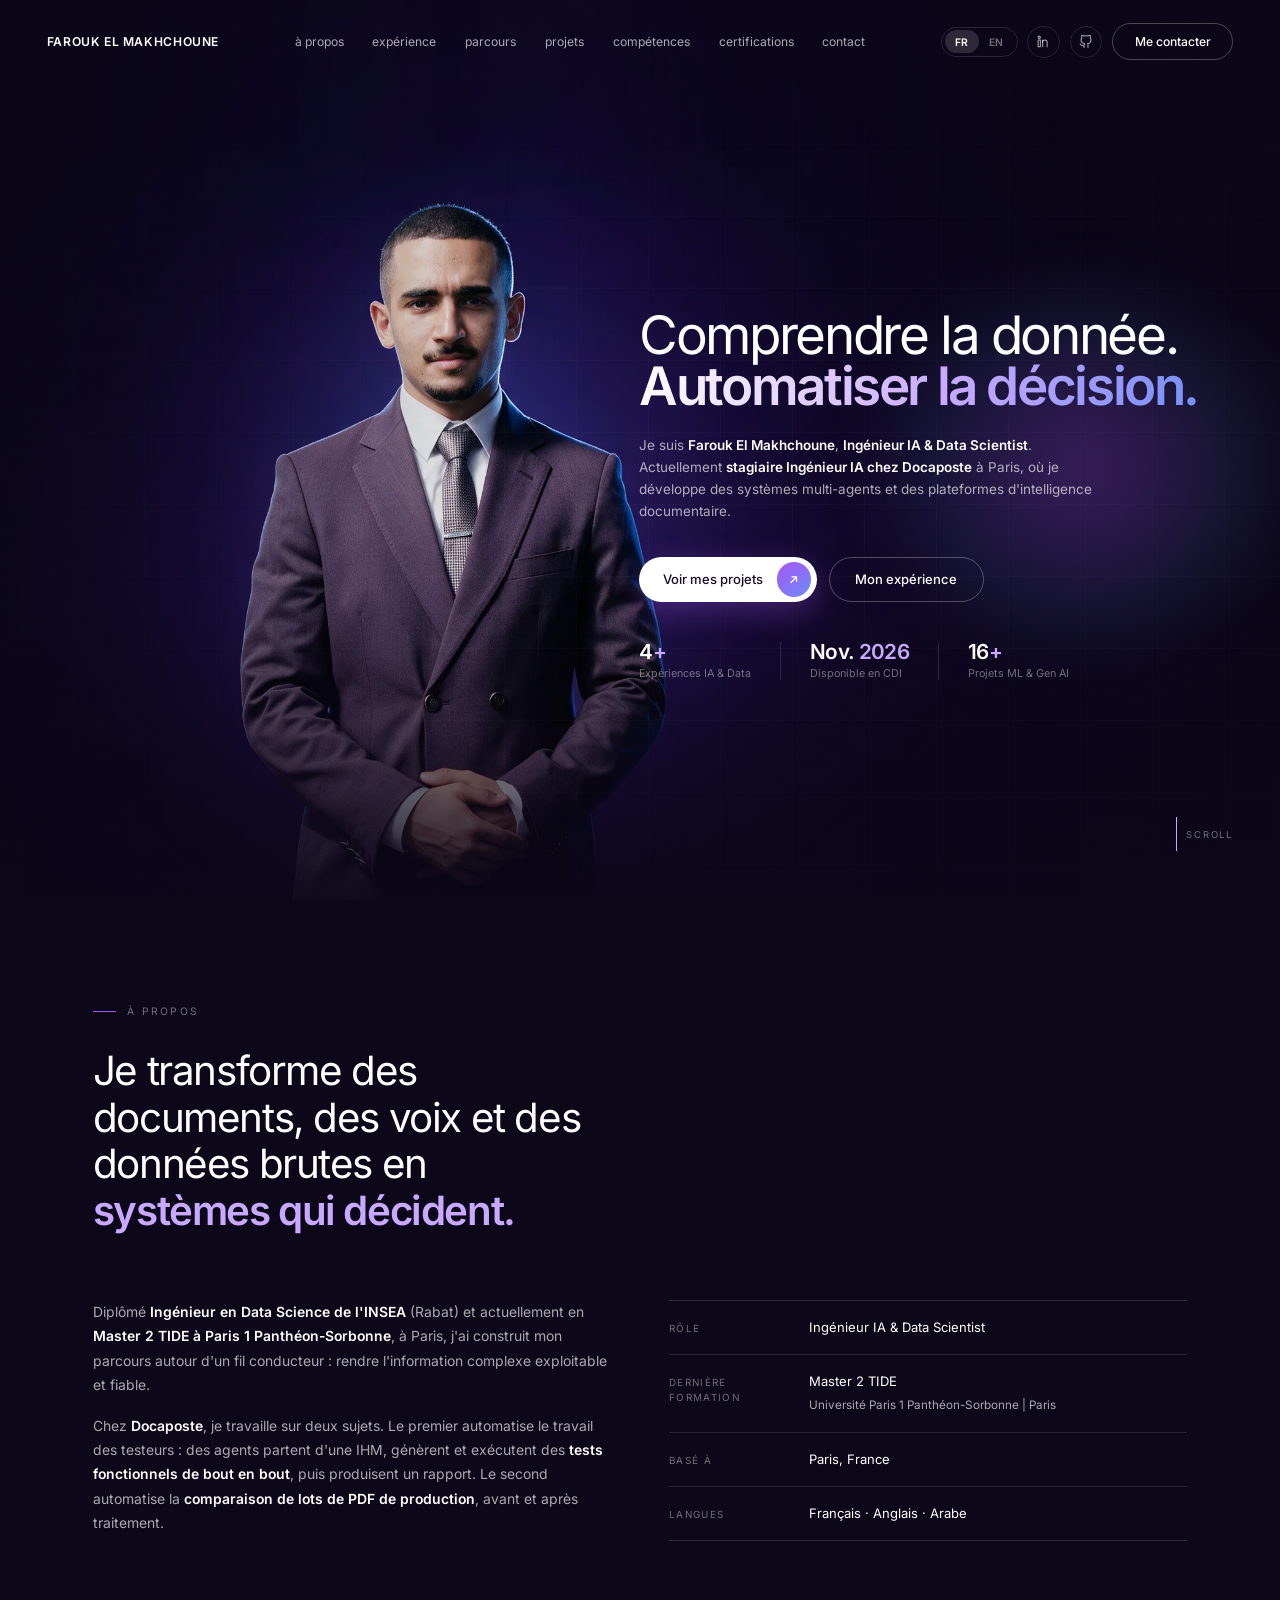
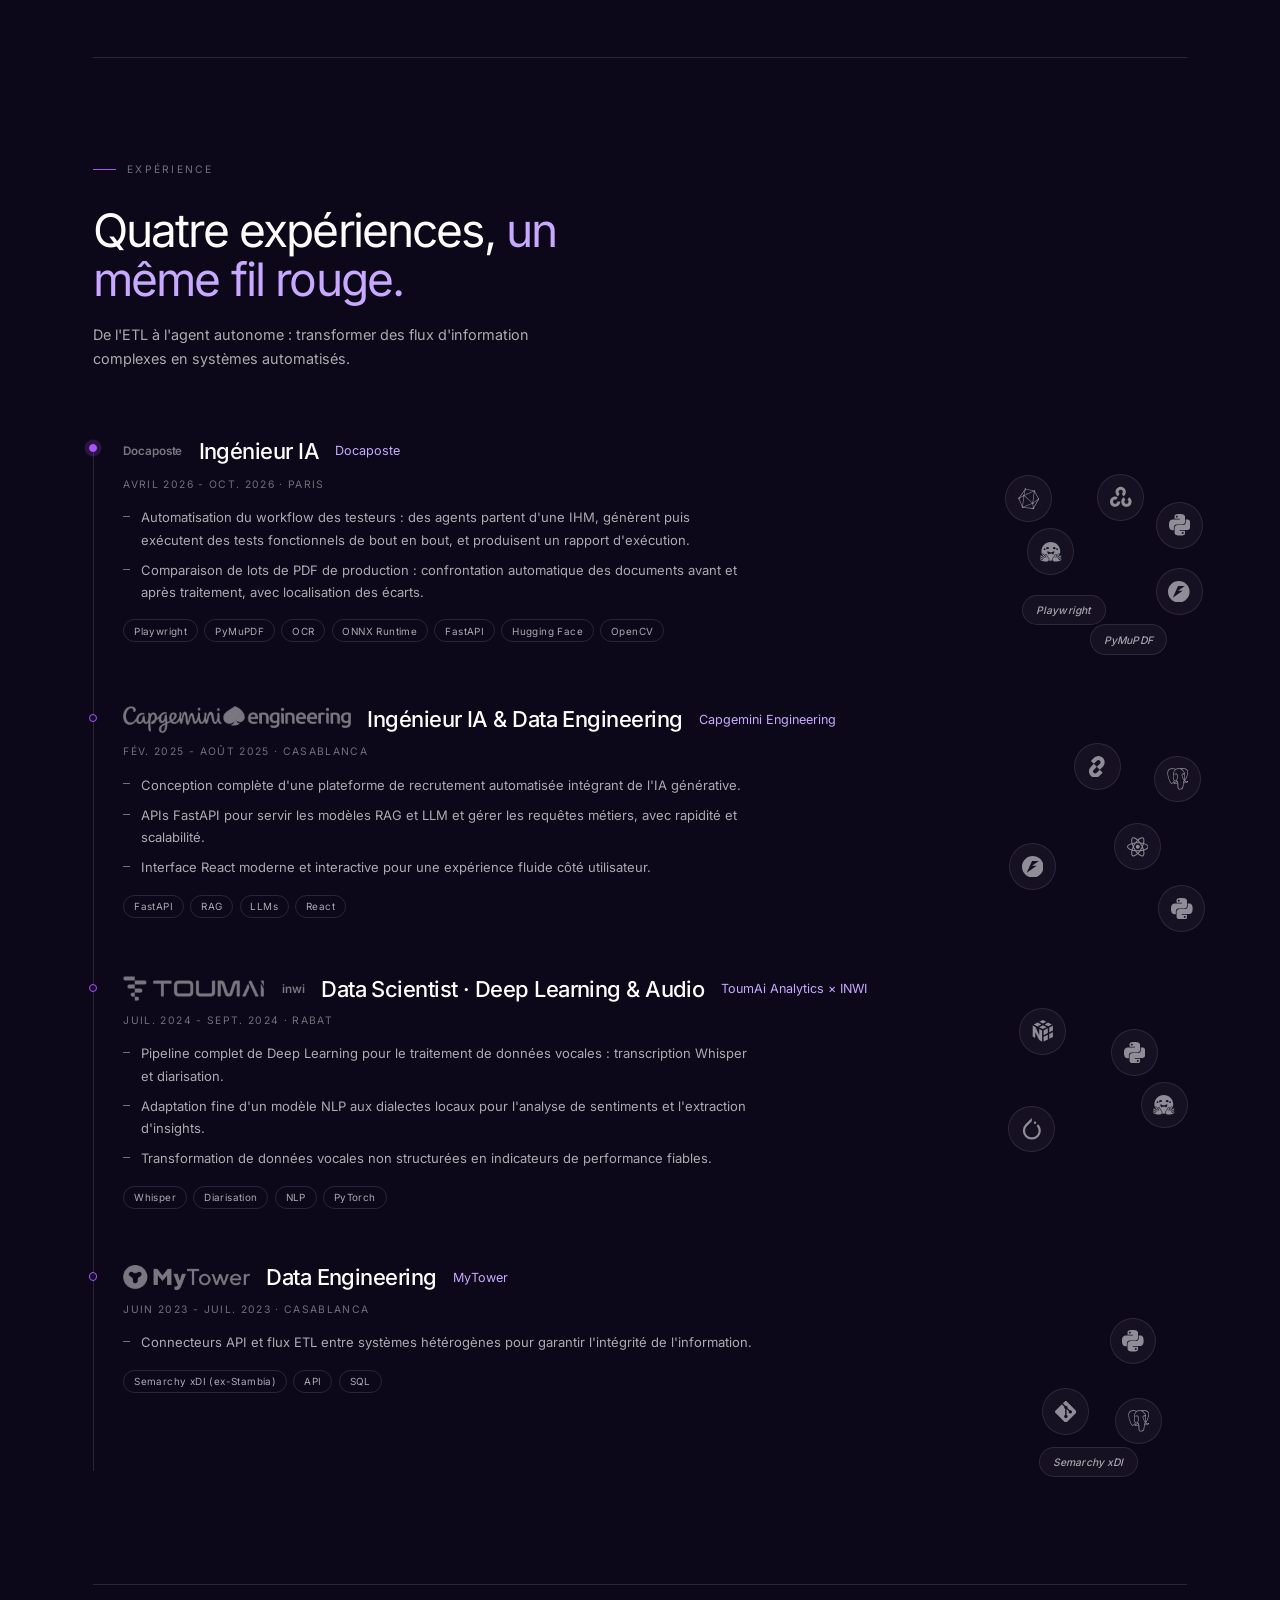
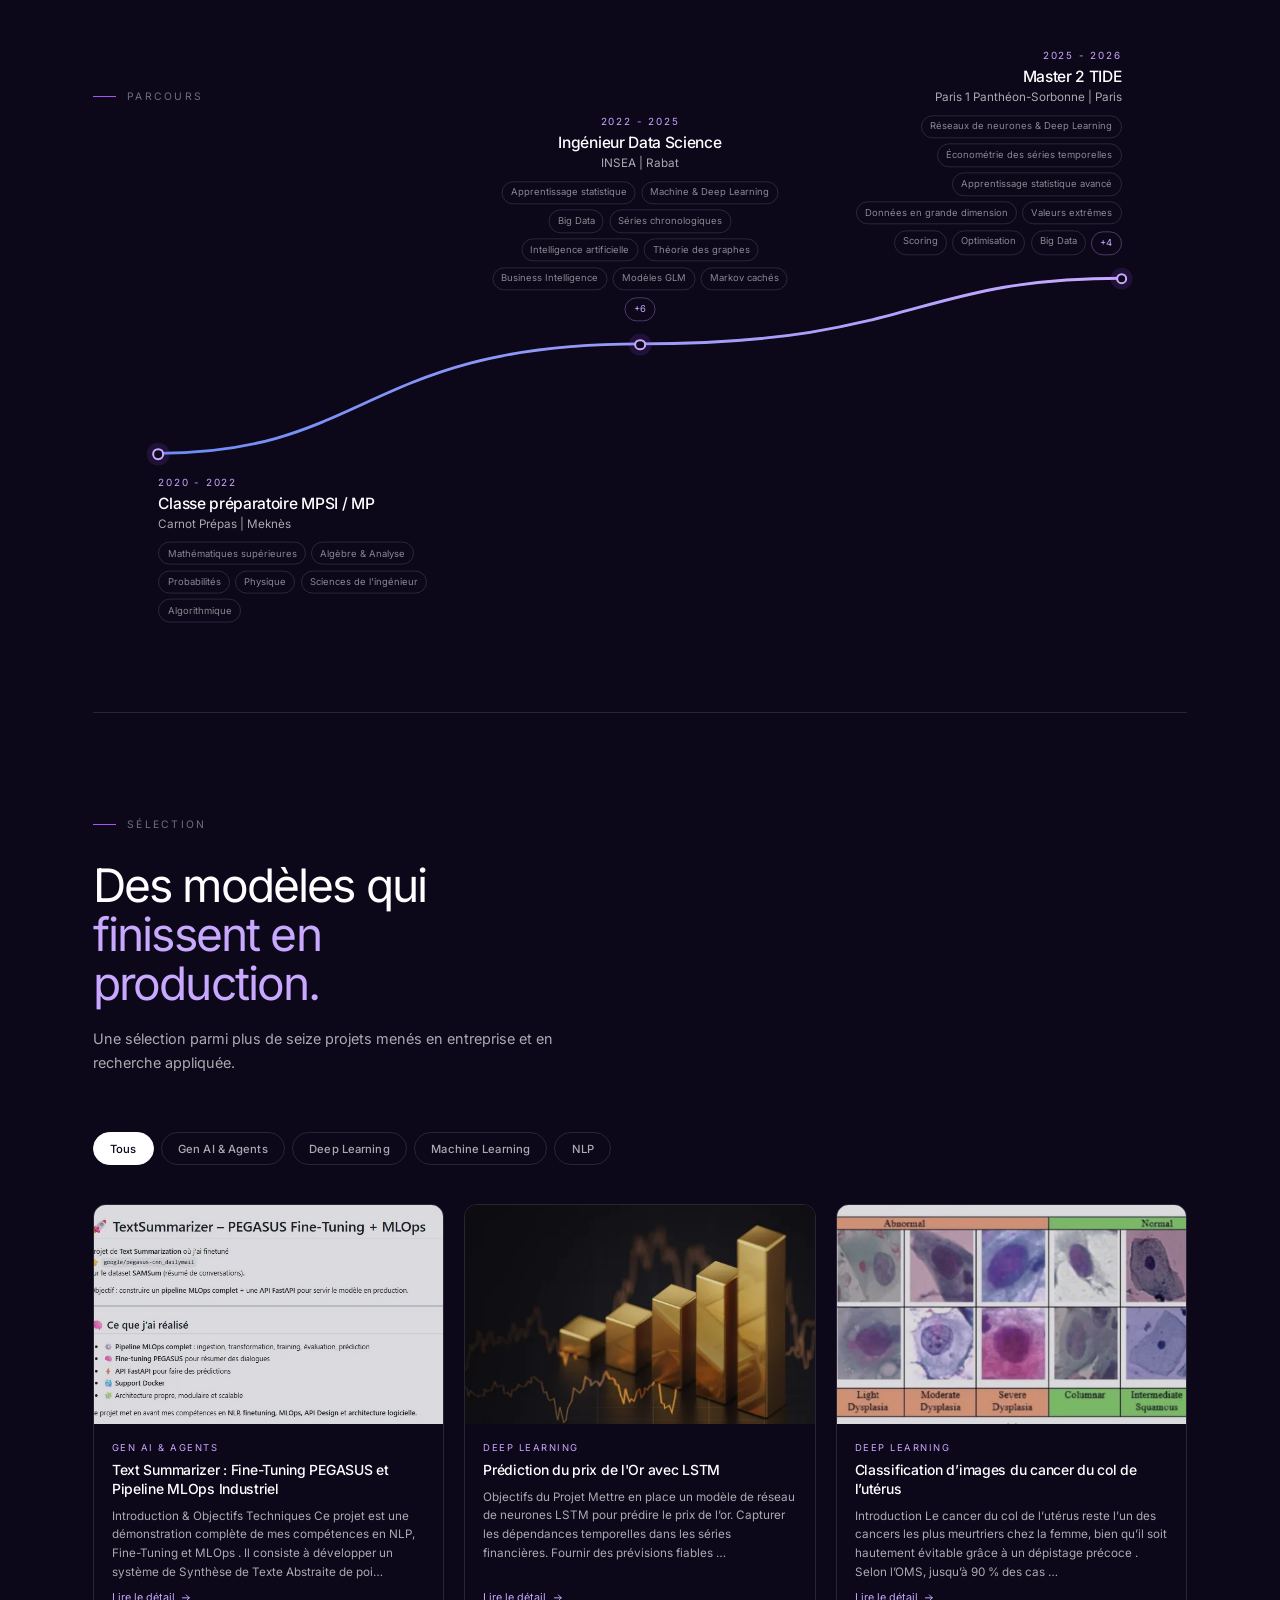
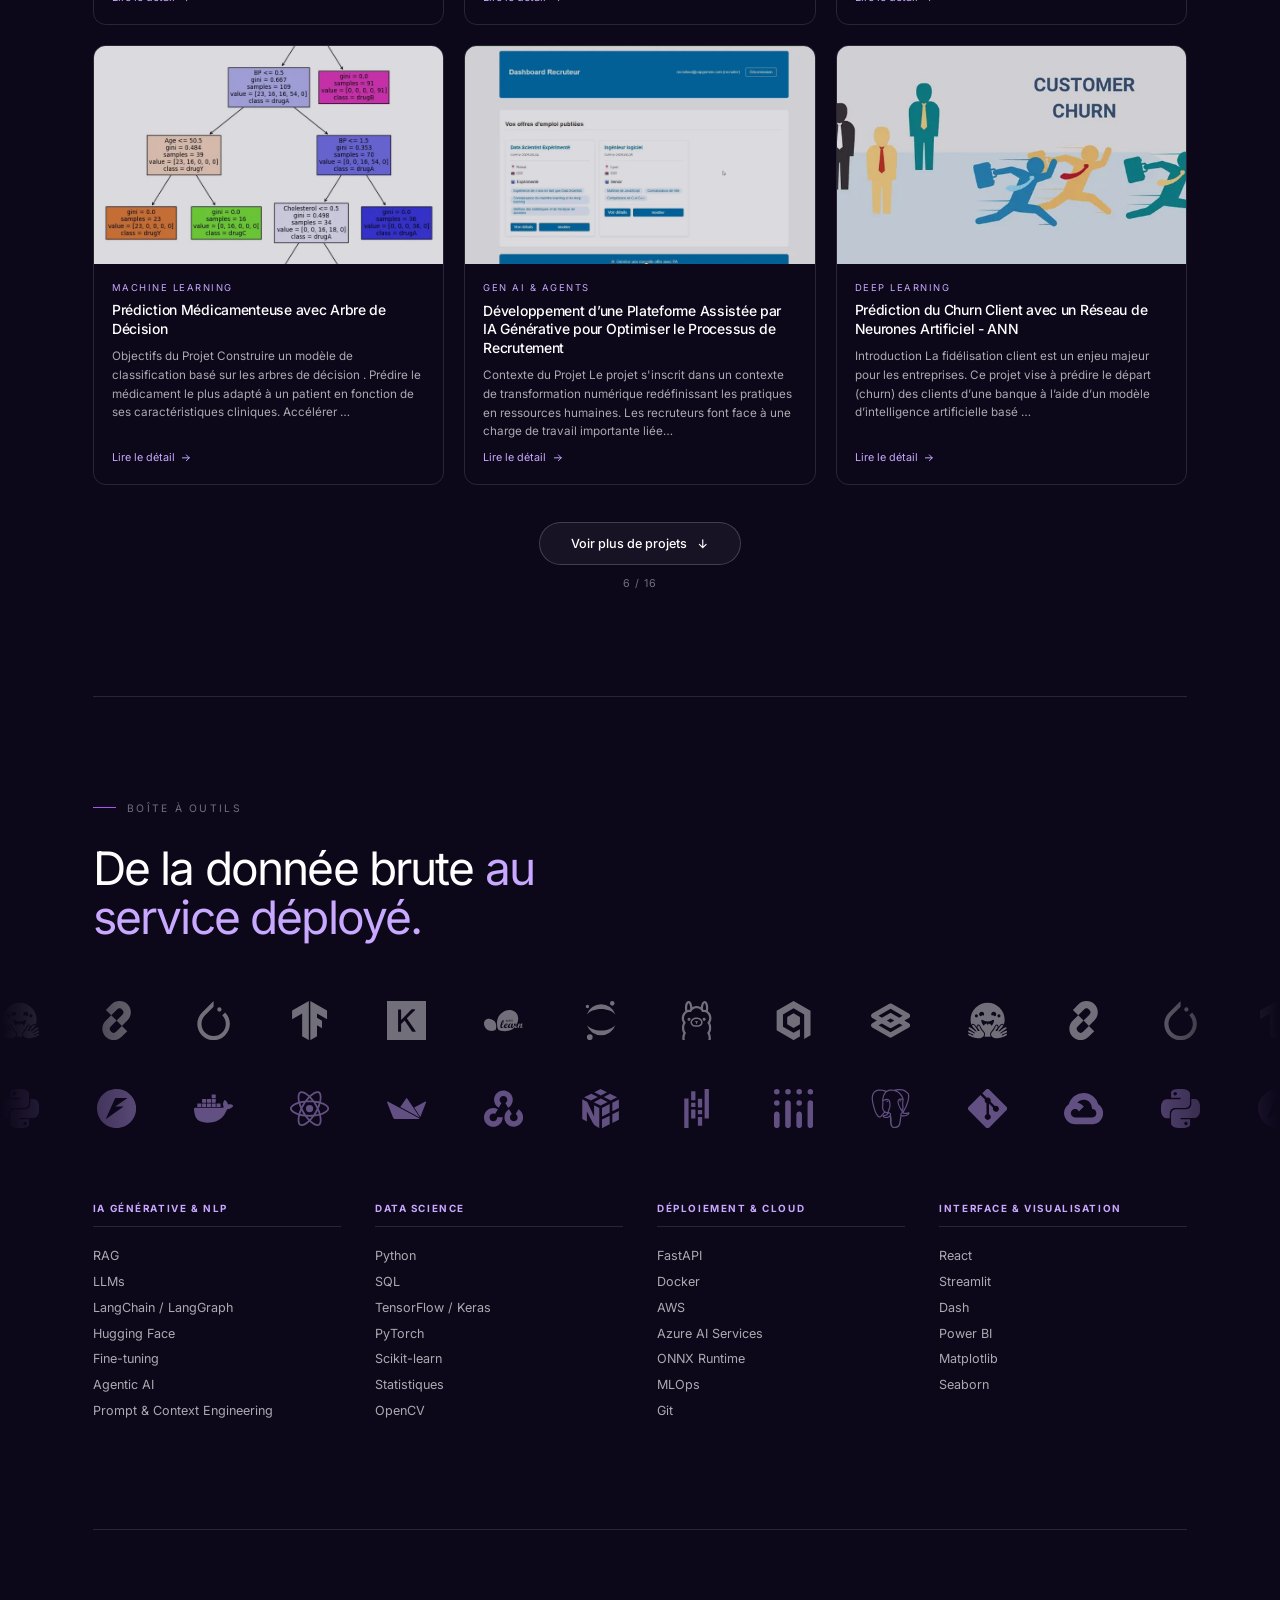
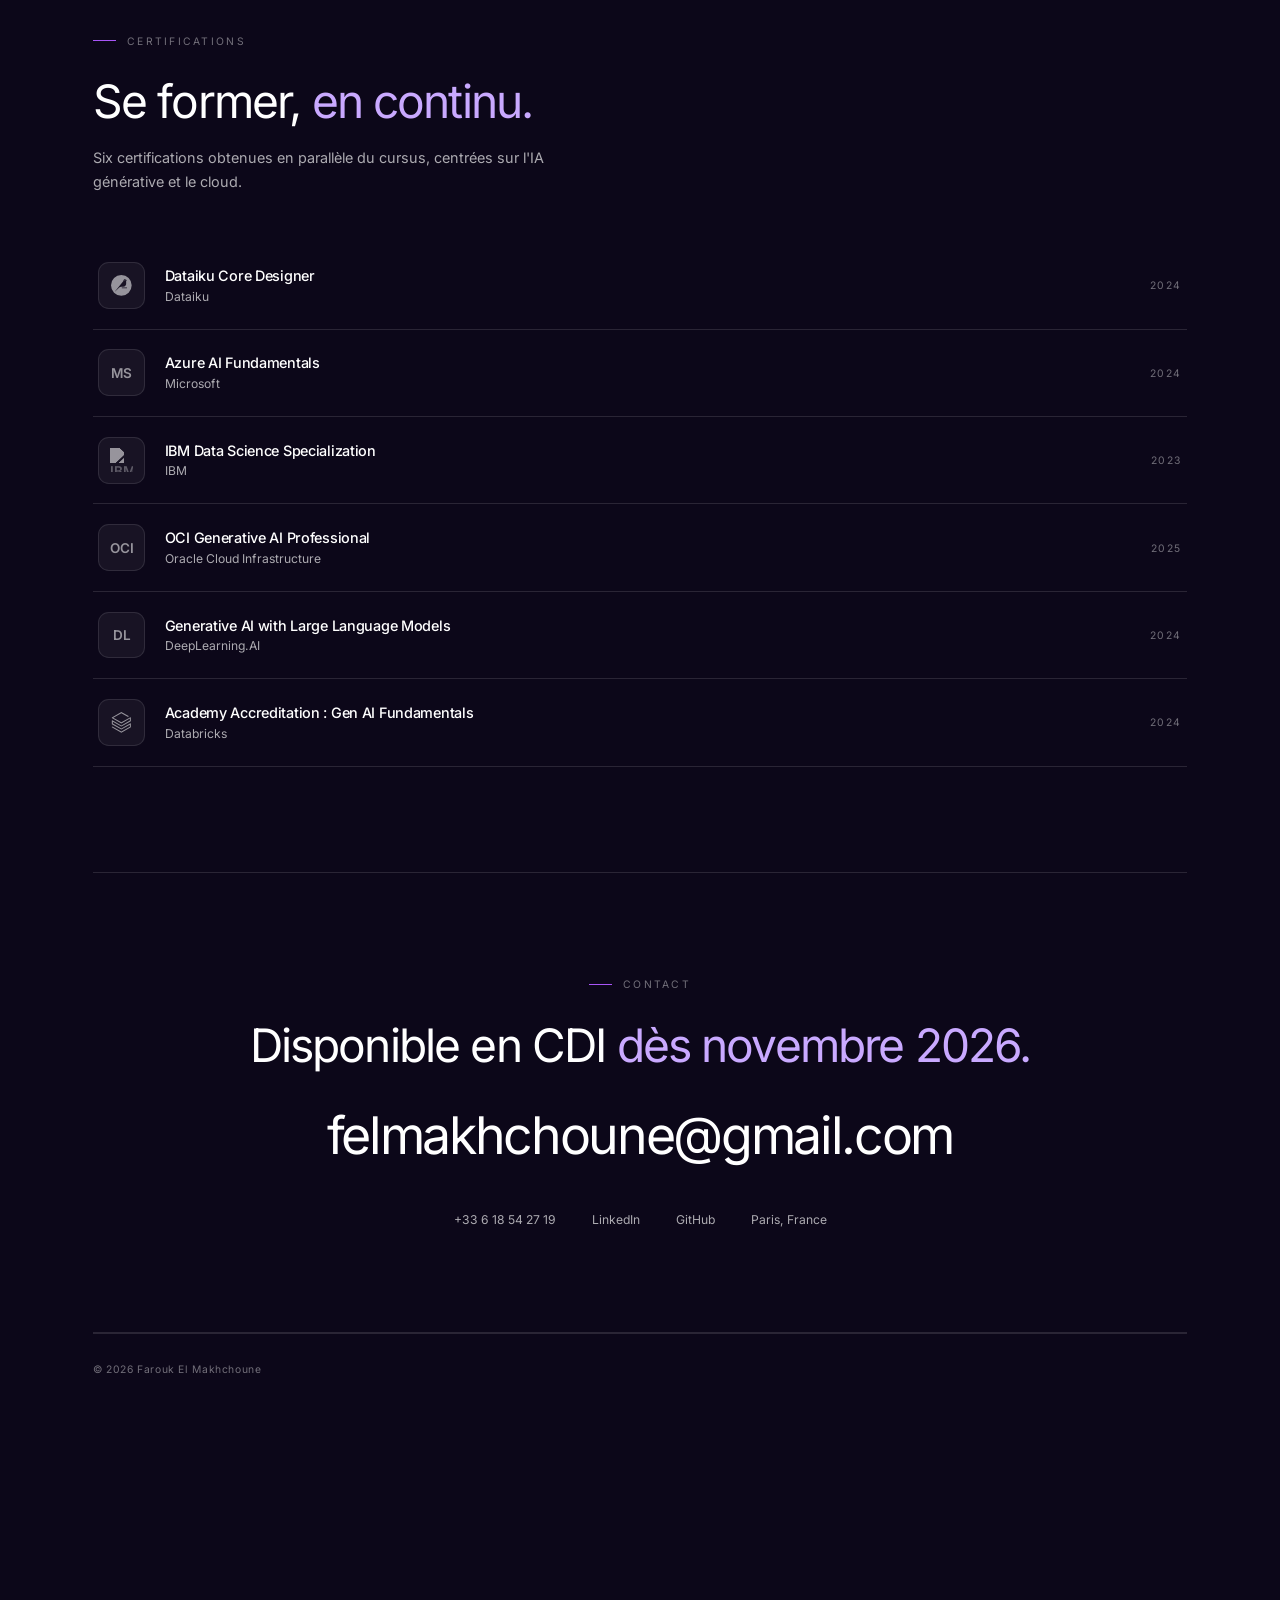
==== commit 68630eef: "update project detail" ====
--- a/index.html
+++ b/index.html
@@ -33,7 +33,7 @@
 
   /* ================ NAV ================ */
   .nav{
-    position:fixed;top:0;left:0;right:0;z-index:500;
+    position:fixed;top:0;left:0;width:calc(100vw / var(--z));z-index:500;
     display:flex;align-items:center;justify-content:space-between;
     padding:26px 52px;transition:all .5s var(--ease);
   }
@@ -571,7 +571,9 @@
   .pcard[hidden]{display:none;}
 
   .pmodal{
-    position:fixed;inset:0;z-index:900;display:flex;align-items:flex-start;justify-content:center;
+    position:fixed;top:0;left:0;
+    width:calc(100vw / var(--z));height:calc(100vh / var(--z));
+    z-index:900;display:flex;align-items:flex-start;justify-content:center;
     padding:0;background:rgba(6,3,14,.82);
     -webkit-backdrop-filter:blur(14px);backdrop-filter:blur(14px);
     opacity:0;visibility:hidden;transition:opacity .4s var(--ease),visibility .4s var(--ease);
@@ -609,6 +611,46 @@
     .pgrid{grid-template-columns:1fr;}
     .pmodal-inner{margin:0;border-radius:0;min-height:100%;}
   }
+
+  .pmodal-body img{width:100%;height:auto;display:block;border-radius:10px;
+    margin:22px 0;border:1px solid rgba(255,255,255,.10);}
+  .pmodal-body table{
+    width:100%;border-collapse:collapse;margin:20px 0 24px;font-size:13.5px;
+    display:block;overflow-x:auto;white-space:nowrap;
+  }
+  .pmodal-body th{
+    text-align:left;font-weight:600;color:#fff;font-size:11px;letter-spacing:.1em;
+    text-transform:uppercase;padding:11px 14px;border-bottom:1px solid rgba(255,255,255,.18);
+    background:rgba(255,255,255,.04);
+  }
+  .pmodal-body td{
+    padding:11px 14px;color:var(--dim);border-bottom:1px solid rgba(255,255,255,.07);
+    vertical-align:top;
+  }
+  .pmodal-body tr:last-child td{border-bottom:none;}
+  .pmodal-body strong{color:#fff;font-weight:600;}
+  .pmodal-body code{
+    font-family:ui-monospace,Menlo,monospace;font-size:12.5px;
+    background:rgba(255,255,255,.07);padding:2px 7px;border-radius:5px;color:var(--violet-lt);
+  }
+  .pmodal-body a{color:var(--violet-lt);text-decoration:underline;text-underline-offset:3px;}
+  .pmodal-body h4{font-size:14px;font-weight:600;color:var(--violet-lt);margin:30px 0 10px;}
+  .pmodal-body ol{margin:0 0 16px;padding-left:20px;}
+  .pmodal-body ol li{font-size:14.5px;line-height:1.7;color:var(--dim);margin-bottom:7px;}
+  @media (max-width:600px){ .pmodal-body table{font-size:12.5px;} }
+
+  .pmore{display:flex;flex-direction:column;align-items:center;gap:14px;margin-top:42px;}
+  .pmore button{
+    font-family:var(--font);font-size:14px;font-weight:500;color:#fff;cursor:pointer;
+    background:rgba(255,255,255,.05);border:1px solid rgba(255,255,255,.18);
+    padding:14px 34px;border-radius:999px;display:inline-flex;align-items:center;gap:10px;
+    transition:background .4s var(--ease),border-color .4s var(--ease),transform .4s var(--ease);
+  }
+  .pmore button:hover{background:rgba(255,255,255,.1);border-color:rgba(201,169,255,.5);transform:translateY(-2px);}
+  .pmore button svg{width:15px;height:15px;transition:transform .4s var(--ease);}
+  .pmore button:hover svg{transform:translateY(2px);}
+  .pmore .count{font-size:12px;letter-spacing:.08em;color:var(--dimmer);}
+  .pmore[hidden]{display:none;}
 </style>
 <script src="assets/js/gsap.min.js" defer></script>
 <script src="assets/js/ScrollTrigger.min.js" defer></script>
@@ -865,7 +907,8 @@
        style="margin-bottom:64px">Une sélection parmi plus de seize projets menés en entreprise et en recherche appliquée.</p>
 
     <div class="pfilters" id="pfilters"><button class="on" data-f="all" data-i18n data-fr="Tous" data-en="All">Tous</button><button class="" data-f="genai" data-i18n data-fr="Gen AI & Agents" data-en="Gen AI & Agents">Gen AI & Agents</button><button class="" data-f="dl" data-i18n data-fr="Deep Learning" data-en="Deep Learning">Deep Learning</button><button class="" data-f="ml" data-i18n data-fr="Machine Learning" data-en="Machine Learning">Machine Learning</button><button class="" data-f="nlp" data-i18n data-fr="NLP" data-en="NLP">NLP</button></div>
-    <div class="pgrid" id="pgrid"><button class="pcard" data-cat="genai" data-open="p0"><span class="pcard-img"><img src="assets/projects/textsummarizer-arch.webp" alt="" loading="lazy"></span><span class="pcard-body"><span class="cat">Gen AI & Agents</span><h3>Pipeline RAG de bout en bout pour recherche sémantique (LangGraph, VectorStore, AIOps)</h3><p>Ce projet est une démonstration complète de mes compétences en NLP, Fine-Tuning et MLOps . Il consiste à développer un système de Synthèse de Texte Abstraite de pointe.…</p><span class="more" data-i18n data-fr="Lire le détail" data-en="Read more">Lire le détail<svg viewBox="0 0 24 24" fill="none" stroke="currentColor" stroke-width="2" stroke-linecap="round" stroke-linejoin="round"><path d="M5 12h14M13 6l6 6-6 6"/></svg></span></span></button><button class="pcard" data-cat="dl" data-open="p1"><span class="pcard-img"><img src="assets/projects/predictiongold-lstm.webp" alt="" loading="lazy"></span><span class="pcard-body"><span class="cat">Deep Learning</span><h3>Prédiction du prix de l&#x27;Or avec LSTM</h3><p>L’or, actif de référence sur les marchés financiers, est influencé par de nombreux facteurs économiques et géopolitiques. Anticiper ses variations est essentiel pour les investisseurs et les gestionnaires de ri…</p><span class="more" data-i18n data-fr="Lire le détail" data-en="Read more">Lire le détail<svg viewBox="0 0 24 24" fill="none" stroke="currentColor" stroke-width="2" stroke-linecap="round" stroke-linejoin="round"><path d="M5 12h14M13 6l6 6-6 6"/></svg></span></span></button><button class="pcard" data-cat="dl" data-open="p2"><span class="pcard-img"><img src="assets/projects/cancer-du-col-de-l-ut-rus.webp" alt="" loading="lazy"></span><span class="pcard-body"><span class="cat">Deep Learning</span><h3>Classification d’images du cancer du col de l’utérus</h3><p>Le cancer du col de l’utérus reste l’un des cancers les plus meurtriers chez la femme, bien qu’il soit hautement évitable grâce à un dépistage précoce . Selon l’OMS, jusqu’à 90 % des cas pourraient être évités …</p><span class="more" data-i18n data-fr="Lire le détail" data-en="Read more">Lire le détail<svg viewBox="0 0 24 24" fill="none" stroke="currentColor" stroke-width="2" stroke-linecap="round" stroke-linejoin="round"><path d="M5 12h14M13 6l6 6-6 6"/></svg></span></span></button><button class="pcard" data-cat="ml" data-open="p3"><span class="pcard-img"><img src="assets/projects/pred-drug-decisiontree.webp" alt="" loading="lazy"></span><span class="pcard-body"><span class="cat">Machine Learning</span><h3>Prédiction Médicamenteuse avec Arbre de Décision</h3><p>Dans le cadre d’une étude médicale, un ensemble de données cliniques de patients a été collecté. Ces patients ont reçu différents traitements, et l’objectif est d’identifier le médicament le plus adapté pour un…</p><span class="more" data-i18n data-fr="Lire le détail" data-en="Read more">Lire le détail<svg viewBox="0 0 24 24" fill="none" stroke="currentColor" stroke-width="2" stroke-linecap="round" stroke-linejoin="round"><path d="M5 12h14M13 6l6 6-6 6"/></svg></span></span></button><button class="pcard" data-cat="genai" data-open="p4"><span class="pcard-img"><img src="assets/projects/pfe.webp" alt="" loading="lazy"></span><span class="pcard-body"><span class="cat">Gen AI & Agents</span><h3>Développement d’une Plateforme Assistée par IA Générative pour Optimiser le Processus de Recrutement</h3><p>Le projet s&#x27;inscrit dans un contexte de transformation numérique redéfinissant les pratiques en ressources humaines. Les recruteurs font face à une charge de travail importante liée à la gestion des nombre…</p><span class="more" data-i18n data-fr="Lire le détail" data-en="Read more">Lire le détail<svg viewBox="0 0 24 24" fill="none" stroke="currentColor" stroke-width="2" stroke-linecap="round" stroke-linejoin="round"><path d="M5 12h14M13 6l6 6-6 6"/></svg></span></span></button><button class="pcard" data-cat="dl" data-open="p5"><span class="pcard-img"><img src="assets/projects/churn-pred.webp" alt="" loading="lazy"></span><span class="pcard-body"><span class="cat">Deep Learning</span><h3>Prédiction du Churn Client avec un Réseau de Neurones Artificiel - ANN</h3><p>La fidélisation client est un enjeu majeur pour les entreprises. Ce projet vise à prédire le départ (churn) des clients d’une banque à l’aide d’un modèle d’intelligence artificielle basé sur un réseau de neuron…</p><span class="more" data-i18n data-fr="Lire le détail" data-en="Read more">Lire le détail<svg viewBox="0 0 24 24" fill="none" stroke="currentColor" stroke-width="2" stroke-linecap="round" stroke-linejoin="round"><path d="M5 12h14M13 6l6 6-6 6"/></svg></span></span></button><button class="pcard" data-cat="genai" data-open="p6"><span class="pcard-img"><img src="assets/projects/pfa.webp" alt="" loading="lazy"></span><span class="pcard-body"><span class="cat">Gen AI & Agents</span><h3>Projet d&#x27;Analyse Émotionnelle des Appels Clients INWI avec ToumAI Analytics</h3><p>Ce projet de fin d&#x27;année vise à améliorer un modèle d&#x27;analyse émotionnelle sur les appels clients d&#x27;INWI pour évaluer les agents du service client. Il s&#x27;inscrit dans la vision de ToumAI Anal…</p><span class="more" data-i18n data-fr="Lire le détail" data-en="Read more">Lire le détail<svg viewBox="0 0 24 24" fill="none" stroke="currentColor" stroke-width="2" stroke-linecap="round" stroke-linejoin="round"><path d="M5 12h14M13 6l6 6-6 6"/></svg></span></span></button><button class="pcard" data-cat="dl" data-open="p7"><span class="pcard-img"><img src="assets/projects/default-loan-pred.webp" alt="" loading="lazy"></span><span class="pcard-body"><span class="cat">Deep Learning</span><h3>Prédiction du Défaut de Remboursement avec un Modèle ANN</h3><p>Ce projet vise à prédire si un client fera défaut sur le remboursement d’un prêt à partir de données financières et comportementales. Nous utilisons un réseau de neurones artificiels (ANN) simple, adapté aux do…</p><span class="more" data-i18n data-fr="Lire le détail" data-en="Read more">Lire le détail<svg viewBox="0 0 24 24" fill="none" stroke="currentColor" stroke-width="2" stroke-linecap="round" stroke-linejoin="round"><path d="M5 12h14M13 6l6 6-6 6"/></svg></span></span></button><button class="pcard" data-cat="dl" data-open="p8"><span class="pcard-img"><img src="assets/projects/age-pred.webp" alt="" loading="lazy"></span><span class="pcard-body"><span class="cat">Deep Learning</span><h3>Prédiction d&#x27;Âge à partir d&#x27;Images avec YOLO et CNN</h3><p>Ce projet vise à développer un modèle performant capable de prédire l’âge d’une personne à partir d’une image en exploitant les techniques avancées de Deep Learning. Pour cela, une approche en deux étapes a été…</p><span class="more" data-i18n data-fr="Lire le détail" data-en="Read more">Lire le détail<svg viewBox="0 0 24 24" fill="none" stroke="currentColor" stroke-width="2" stroke-linecap="round" stroke-linejoin="round"><path d="M5 12h14M13 6l6 6-6 6"/></svg></span></span></button><button class="pcard" data-cat="nlp" data-open="p9"><span class="pcard-img"><img src="assets/projects/correct-ortho-nlp.webp" alt="" loading="lazy"></span><span class="pcard-body"><span class="cat">NLP</span><h3>Correcteur Orthographique Basé sur les Édits de Lettres</h3><p>Ce projet vise à corriger automatiquement les mots mal orthographiés en générant toutes les variantes de mots à une ou deux modifications proches, puis en filtrant ces variantes avec un vocabulaire officiel (co…</p><span class="more" data-i18n data-fr="Lire le détail" data-en="Read more">Lire le détail<svg viewBox="0 0 24 24" fill="none" stroke="currentColor" stroke-width="2" stroke-linecap="round" stroke-linejoin="round"><path d="M5 12h14M13 6l6 6-6 6"/></svg></span></span></button><button class="pcard" data-cat="genai" data-open="p10"><span class="pcard-img"><img src="assets/projects/guid-travail-chatbot1.webp" alt="" loading="lazy"></span><span class="pcard-body"><span class="cat">Gen AI & Agents</span><h3>Guide Intelligent du Code du Travail Marocain</h3><p>Ce projet vise à développer une application web interactive dédiée à la compréhension du Code du Travail Marocain . Il s’adresse à un public varié : juristes, entreprises, employés, avocats, étudiants… en renda…</p><span class="more" data-i18n data-fr="Lire le détail" data-en="Read more">Lire le détail<svg viewBox="0 0 24 24" fill="none" stroke="currentColor" stroke-width="2" stroke-linecap="round" stroke-linejoin="round"><path d="M5 12h14M13 6l6 6-6 6"/></svg></span></span></button><button class="pcard" data-cat="genai" data-open="p11"><span class="pcard-img"><img src="assets/projects/chatbot-entreprise-qa.webp" alt="" loading="lazy"></span><span class="pcard-body"><span class="cat">Gen AI & Agents</span><h3>Optimisation de la Relation Client par un Chatbot Intelligent propulsé par Google PaLM et LangChain</h3><p>Ce projet a pour objectif de créer un chatbot de questions/réponses intelligent à partir d&#x27;une base de données d’entreprise. En exploitant le modèle Google PaLM combiné à LangChain , il permet aux utilisat…</p><span class="more" data-i18n data-fr="Lire le détail" data-en="Read more">Lire le détail<svg viewBox="0 0 24 24" fill="none" stroke="currentColor" stroke-width="2" stroke-linecap="round" stroke-linejoin="round"><path d="M5 12h14M13 6l6 6-6 6"/></svg></span></span></button><button class="pcard" data-cat="ml" data-open="p12"><span class="pcard-img"><img src="assets/projects/segmentation-cust.webp" alt="" loading="lazy"></span><span class="pcard-body"><span class="cat">Machine Learning</span><h3>Segmentation Comportementale des Clients e-Commerce par Clustering K-Means</h3><p>Mettre en œuvre une stratégie de segmentation comportementale basée sur l’algorithme K-Means pour identifier des profils de clients distincts sur une plateforme e-commerce. L’objectif final est de personnaliser…</p><span class="more" data-i18n data-fr="Lire le détail" data-en="Read more">Lire le détail<svg viewBox="0 0 24 24" fill="none" stroke="currentColor" stroke-width="2" stroke-linecap="round" stroke-linejoin="round"><path d="M5 12h14M13 6l6 6-6 6"/></svg></span></span></button><button class="pcard" data-cat="ml" data-open="p13"><span class="pcard-img"><img src="assets/projects/pred-emission-gaz.webp" alt="" loading="lazy"></span><span class="pcard-body"><span class="cat">Machine Learning</span><h3>Estimation des Émissions de CO₂ par Régression Linéaire</h3><p>À partir d’un jeu de données public canadien sur la consommation de carburant et les émissions des véhicules légers, ce projet vise à modéliser la relation entre la taille du moteur et les émissions de CO₂. Une…</p><span class="more" data-i18n data-fr="Lire le détail" data-en="Read more">Lire le détail<svg viewBox="0 0 24 24" fill="none" stroke="currentColor" stroke-width="2" stroke-linecap="round" stroke-linejoin="round"><path d="M5 12h14M13 6l6 6-6 6"/></svg></span></span></button><button class="pcard" data-cat="dl" data-open="p14"><span class="pcard-img"><img src="assets/projects/sentiment-anal-film.webp" alt="" loading="lazy"></span><span class="pcard-body"><span class="cat">Deep Learning</span><h3>Analyse de Sentiments des Critiques de Films avec RNN</h3><p>Ce projet a pour objectif de déterminer automatiquement le sentiment (positif ou négatif) d&#x27;une critique de film à l&#x27;aide d&#x27;un modèle de Réseau de Neurones Récurrent (RNN) . L&#x27;analyse de sen…</p><span class="more" data-i18n data-fr="Lire le détail" data-en="Read more">Lire le détail<svg viewBox="0 0 24 24" fill="none" stroke="currentColor" stroke-width="2" stroke-linecap="round" stroke-linejoin="round"><path d="M5 12h14M13 6l6 6-6 6"/></svg></span></span></button><button class="pcard" data-cat="ml" data-open="p15"><span class="pcard-img"><img src="assets/projects/churn-pred.webp" alt="" loading="lazy"></span><span class="pcard-body"><span class="cat">Machine Learning</span><h3>Prédiction de Churn Client avec Régression Logistique</h3><p>Un opérateur télécom souhaite anticiper la perte de clients en identifiant les signaux avant-coureurs du désabonnement. En analysant des données clients historiques (démographie, services utilisés, contrats...)…</p><span class="more" data-i18n data-fr="Lire le détail" data-en="Read more">Lire le détail<svg viewBox="0 0 24 24" fill="none" stroke="currentColor" stroke-width="2" stroke-linecap="round" stroke-linejoin="round"><path d="M5 12h14M13 6l6 6-6 6"/></svg></span></span></button></div>
+    <div class="pgrid" id="pgrid"><button class="pcard" data-cat="genai" data-open="p0"><span class="pcard-img"><img src="assets/projects/textsummarizer-arch.webp" alt="" loading="lazy"></span><span class="pcard-body"><span class="cat">Gen AI & Agents</span><h3>Text Summarizer : Fine-Tuning PEGASUS et Pipeline MLOps Industriel</h3><p>Introduction & Objectifs Techniques Ce projet est une démonstration complète de mes compétences en NLP, Fine-Tuning et MLOps . Il consiste à développer un système de Synthèse de Texte Abstraite de poi…</p><span class="more"><span data-i18n data-fr="Lire le détail" data-en="Read more">Lire le détail</span><svg viewBox="0 0 24 24" fill="none" stroke="currentColor" stroke-width="2" stroke-linecap="round" stroke-linejoin="round"><path d="M5 12h14M13 6l6 6-6 6"/></svg></span></span></button><button class="pcard" data-cat="dl" data-open="p1"><span class="pcard-img"><img src="assets/projects/predictiongold-lstm.webp" alt="" loading="lazy"></span><span class="pcard-body"><span class="cat">Deep Learning</span><h3>Prédiction du prix de l'Or avec LSTM</h3><p>Objectifs du Projet Mettre en place un modèle de réseau de neurones LSTM pour prédire le prix de l’or. Capturer les dépendances temporelles dans les séries financières. Fournir des prévisions fiables …</p><span class="more"><span data-i18n data-fr="Lire le détail" data-en="Read more">Lire le détail</span><svg viewBox="0 0 24 24" fill="none" stroke="currentColor" stroke-width="2" stroke-linecap="round" stroke-linejoin="round"><path d="M5 12h14M13 6l6 6-6 6"/></svg></span></span></button><button class="pcard" data-cat="dl" data-open="p2"><span class="pcard-img"><img src="assets/projects/cancer-du-col-de-l-ut-rus.webp" alt="" loading="lazy"></span><span class="pcard-body"><span class="cat">Deep Learning</span><h3>Classification d’images du cancer du col de l’utérus</h3><p>Introduction Le cancer du col de l’utérus reste l’un des cancers les plus meurtriers chez la femme, bien qu’il soit hautement évitable grâce à un dépistage précoce . Selon l’OMS, jusqu’à 90 % des cas …</p><span class="more"><span data-i18n data-fr="Lire le détail" data-en="Read more">Lire le détail</span><svg viewBox="0 0 24 24" fill="none" stroke="currentColor" stroke-width="2" stroke-linecap="round" stroke-linejoin="round"><path d="M5 12h14M13 6l6 6-6 6"/></svg></span></span></button><button class="pcard" data-cat="ml" data-open="p3"><span class="pcard-img"><img src="assets/projects/pred-drug-decisiontree.webp" alt="" loading="lazy"></span><span class="pcard-body"><span class="cat">Machine Learning</span><h3>Prédiction Médicamenteuse avec Arbre de Décision</h3><p>Objectifs du Projet Construire un modèle de classification basé sur les arbres de décision . Prédire le médicament le plus adapté à un patient en fonction de ses caractéristiques cliniques. Accélérer …</p><span class="more"><span data-i18n data-fr="Lire le détail" data-en="Read more">Lire le détail</span><svg viewBox="0 0 24 24" fill="none" stroke="currentColor" stroke-width="2" stroke-linecap="round" stroke-linejoin="round"><path d="M5 12h14M13 6l6 6-6 6"/></svg></span></span></button><button class="pcard" data-cat="genai" data-open="p4"><span class="pcard-img"><img src="assets/projects/pfe.webp" alt="" loading="lazy"></span><span class="pcard-body"><span class="cat">Gen AI & Agents</span><h3>Développement d’une Plateforme Assistée par IA Générative pour Optimiser le Processus de Recrutement</h3><p>Contexte du Projet Le projet s'inscrit dans un contexte de transformation numérique redéfinissant les pratiques en ressources humaines. Les recruteurs font face à une charge de travail importante liée…</p><span class="more"><span data-i18n data-fr="Lire le détail" data-en="Read more">Lire le détail</span><svg viewBox="0 0 24 24" fill="none" stroke="currentColor" stroke-width="2" stroke-linecap="round" stroke-linejoin="round"><path d="M5 12h14M13 6l6 6-6 6"/></svg></span></span></button><button class="pcard" data-cat="dl" data-open="p5"><span class="pcard-img"><img src="assets/projects/churn-pred.webp" alt="" loading="lazy"></span><span class="pcard-body"><span class="cat">Deep Learning</span><h3>Prédiction du Churn Client avec un Réseau de Neurones Artificiel - ANN</h3><p>Introduction La fidélisation client est un enjeu majeur pour les entreprises. Ce projet vise à prédire le départ (churn) des clients d’une banque à l’aide d’un modèle d’intelligence artificielle basé …</p><span class="more"><span data-i18n data-fr="Lire le détail" data-en="Read more">Lire le détail</span><svg viewBox="0 0 24 24" fill="none" stroke="currentColor" stroke-width="2" stroke-linecap="round" stroke-linejoin="round"><path d="M5 12h14M13 6l6 6-6 6"/></svg></span></span></button><button class="pcard" data-cat="genai" data-open="p6"><span class="pcard-img"><img src="assets/projects/pfa.webp" alt="" loading="lazy"></span><span class="pcard-body"><span class="cat">Gen AI & Agents</span><h3>Projet d'Analyse Émotionnelle des Appels Clients INWI avec ToumAI Analytics</h3><p>Présentation du Projet Ce projet de fin d'année vise à améliorer un modèle d'analyse émotionnelle sur les appels clients d'INWI pour évaluer les agents du service client. Il s'inscrit dans la vision d…</p><span class="more"><span data-i18n data-fr="Lire le détail" data-en="Read more">Lire le détail</span><svg viewBox="0 0 24 24" fill="none" stroke="currentColor" stroke-width="2" stroke-linecap="round" stroke-linejoin="round"><path d="M5 12h14M13 6l6 6-6 6"/></svg></span></span></button><button class="pcard" data-cat="dl" data-open="p7"><span class="pcard-img"><img src="assets/projects/default-loan-pred.webp" alt="" loading="lazy"></span><span class="pcard-body"><span class="cat">Deep Learning</span><h3>Prédiction du Défaut de Remboursement avec un Modèle ANN</h3><p>Introduction Ce projet vise à prédire si un client fera défaut sur le remboursement d’un prêt à partir de données financières et comportementales. Nous utilisons un réseau de neurones artificiels (ANN…</p><span class="more"><span data-i18n data-fr="Lire le détail" data-en="Read more">Lire le détail</span><svg viewBox="0 0 24 24" fill="none" stroke="currentColor" stroke-width="2" stroke-linecap="round" stroke-linejoin="round"><path d="M5 12h14M13 6l6 6-6 6"/></svg></span></span></button><button class="pcard" data-cat="dl" data-open="p8"><span class="pcard-img"><img src="assets/projects/age-pred.webp" alt="" loading="lazy"></span><span class="pcard-body"><span class="cat">Deep Learning</span><h3>Prédiction d'Âge à partir d'Images avec YOLO et CNN</h3><p>Introduction Ce projet vise à développer un modèle performant capable de prédire l’âge d’une personne à partir d’une image en exploitant les techniques avancées de Deep Learning. Pour cela, une approc…</p><span class="more"><span data-i18n data-fr="Lire le détail" data-en="Read more">Lire le détail</span><svg viewBox="0 0 24 24" fill="none" stroke="currentColor" stroke-width="2" stroke-linecap="round" stroke-linejoin="round"><path d="M5 12h14M13 6l6 6-6 6"/></svg></span></span></button><button class="pcard" data-cat="nlp" data-open="p9"><span class="pcard-img"><img src="assets/projects/correct-ortho-nlp.webp" alt="" loading="lazy"></span><span class="pcard-body"><span class="cat">NLP</span><h3>Correcteur Orthographique Basé sur les Édits de Lettres</h3><p>Introduction Ce projet vise à corriger automatiquement les mots mal orthographiés en générant toutes les variantes de mots à une ou deux modifications proches, puis en filtrant ces variantes avec un v…</p><span class="more"><span data-i18n data-fr="Lire le détail" data-en="Read more">Lire le détail</span><svg viewBox="0 0 24 24" fill="none" stroke="currentColor" stroke-width="2" stroke-linecap="round" stroke-linejoin="round"><path d="M5 12h14M13 6l6 6-6 6"/></svg></span></span></button><button class="pcard" data-cat="genai" data-open="p10"><span class="pcard-img"><img src="assets/projects/guid-travail-chatbot1.webp" alt="" loading="lazy"></span><span class="pcard-body"><span class="cat">Gen AI & Agents</span><h3>Guide Intelligent du Code du Travail Marocain</h3><p>Contexte du Projet Ce projet vise à développer une application web interactive dédiée à la compréhension du Code du Travail Marocain . Il s’adresse à un public varié : juristes, entreprises, employés,…</p><span class="more"><span data-i18n data-fr="Lire le détail" data-en="Read more">Lire le détail</span><svg viewBox="0 0 24 24" fill="none" stroke="currentColor" stroke-width="2" stroke-linecap="round" stroke-linejoin="round"><path d="M5 12h14M13 6l6 6-6 6"/></svg></span></span></button><button class="pcard" data-cat="genai" data-open="p11"><span class="pcard-img"><img src="assets/projects/chatbot-entreprise-qa.webp" alt="" loading="lazy"></span><span class="pcard-body"><span class="cat">Gen AI & Agents</span><h3>Optimisation de la Relation Client par un Chatbot Intelligent propulsé par Google PaLM et LangChain</h3><p>Contexte du Projet Ce projet a pour objectif de créer un chatbot de questions/réponses intelligent à partir d'une base de données d’entreprise. En exploitant le modèle Google PaLM combiné à LangChain …</p><span class="more"><span data-i18n data-fr="Lire le détail" data-en="Read more">Lire le détail</span><svg viewBox="0 0 24 24" fill="none" stroke="currentColor" stroke-width="2" stroke-linecap="round" stroke-linejoin="round"><path d="M5 12h14M13 6l6 6-6 6"/></svg></span></span></button><button class="pcard" data-cat="ml" data-open="p12"><span class="pcard-img"><img src="assets/projects/segmentation-cust.webp" alt="" loading="lazy"></span><span class="pcard-body"><span class="cat">Machine Learning</span><h3>Segmentation Comportementale des Clients e-Commerce par Clustering K-Means</h3><p>Objectif du Projet Mettre en œuvre une stratégie de segmentation comportementale basée sur l’algorithme K-Means pour identifier des profils de clients distincts sur une plateforme e-commerce. L’object…</p><span class="more"><span data-i18n data-fr="Lire le détail" data-en="Read more">Lire le détail</span><svg viewBox="0 0 24 24" fill="none" stroke="currentColor" stroke-width="2" stroke-linecap="round" stroke-linejoin="round"><path d="M5 12h14M13 6l6 6-6 6"/></svg></span></span></button><button class="pcard" data-cat="ml" data-open="p13"><span class="pcard-img"><img src="assets/projects/pred-emission-gaz.webp" alt="" loading="lazy"></span><span class="pcard-body"><span class="cat">Machine Learning</span><h3>Estimation des Émissions de CO₂ par Régression Linéaire</h3><p>Objectifs du Projet Mettre en œuvre une régression linéaire simple à l'aide de scikit-learn . Prédire les émissions de CO₂ des véhicules à partir de leur taille moteur. Évaluer les performances du mod…</p><span class="more"><span data-i18n data-fr="Lire le détail" data-en="Read more">Lire le détail</span><svg viewBox="0 0 24 24" fill="none" stroke="currentColor" stroke-width="2" stroke-linecap="round" stroke-linejoin="round"><path d="M5 12h14M13 6l6 6-6 6"/></svg></span></span></button><button class="pcard" data-cat="dl" data-open="p14"><span class="pcard-img"><img src="assets/projects/sentiment-anal-film.webp" alt="" loading="lazy"></span><span class="pcard-body"><span class="cat">Deep Learning</span><h3>Analyse de Sentiments des Critiques de Films avec RNN</h3><p>Introduction Ce projet a pour objectif de déterminer automatiquement le sentiment (positif ou négatif) d'une critique de film à l'aide d'un modèle de Réseau de Neurones Récurrent (RNN) . L'analyse de …</p><span class="more"><span data-i18n data-fr="Lire le détail" data-en="Read more">Lire le détail</span><svg viewBox="0 0 24 24" fill="none" stroke="currentColor" stroke-width="2" stroke-linecap="round" stroke-linejoin="round"><path d="M5 12h14M13 6l6 6-6 6"/></svg></span></span></button><button class="pcard" data-cat="ml" data-open="p15"><span class="pcard-img"><img src="assets/projects/churn-pred.webp" alt="" loading="lazy"></span><span class="pcard-body"><span class="cat">Machine Learning</span><h3>Prédiction de Churn Client avec Régression Logistique</h3><p>Objectifs du Projet Utiliser la régression logistique pour prédire les départs de clients. Identifier les facteurs influençant le churn client dans les télécommunications. Permettre une action proacti…</p><span class="more"><span data-i18n data-fr="Lire le détail" data-en="Read more">Lire le détail</span><svg viewBox="0 0 24 24" fill="none" stroke="currentColor" stroke-width="2" stroke-linecap="round" stroke-linejoin="round"><path d="M5 12h14M13 6l6 6-6 6"/></svg></span></span></button></div>
+    <div class="pmore" id="pmore"><button type="button" id="pmoreBtn"><span data-i18n data-fr="Voir plus de projets" data-en="Show more projects">Voir plus de projets</span><svg viewBox="0 0 24 24" fill="none" stroke="currentColor" stroke-width="2" stroke-linecap="round" stroke-linejoin="round"><path d="M12 5v14M6 13l6 6 6-6"/></svg></button><span class="count" id="pcount"></span></div>
   </div>
 </section>
 
@@ -1041,7 +1084,7 @@
     </div>
   </div>
 </div>
-<script id="pdata" type="application/json">{"p0": {"t": "Text Summarizer : Fine-Tuning PEGASUS et Pipeline MLOps Industriel", "c": "Gen AI & Agents", "i": "textsummarizer-arch.webp", "b": "<h4>Introduction &amp; Objectifs Techniques</h4><p>Ce projet est une démonstration complète de mes compétences en NLP, Fine-Tuning et MLOps . Il consiste à développer un système de Synthèse de Texte Abstraite de pointe.</p><ul><li>Tâche Spécifique : Spécialisation du modèle sur le dataset SAMSum pour le résumé de (une tâche à haute valeur ajoutée).</li><li>Objectif MLOps : Concevoir une pipeline MLOps complète, dockerisée, modulaire et déployée via une API FastAPI pour simuler un environnement de production.</li></ul><h4>Méthodologie : Déploiement de la Pipeline MLOps</h4><p>Utilisation de Pandas et des outils Hugging Face pour le prétraitement et la structuration du dataset SAMSum .</p><p>Modèle : Fine-tuning du modèle PEGASUS (google/pegasus-cnn_dailymail), un modèle SOTA Seq2Seq de type Transformer. Prétraitement avancé : Chargement, nettoyage initial des dialogues et **tokenisation** par le modèle pour générer les séquences d&#x27;entrée (input_ids, attention_mask) et les séquences cibles (target labels / résumés de référence). Rigueur en Data Split : Mise en œuvre d&#x27;une séparation claire des jeux de données d&#x27;entraînement et de validation ( train / validation split ) afin de garantir une évaluation rigoureuse et non biaisée des performances du modèle.</p><ul><li>Modèle : Fine-tuning du modèle PEGASUS (google/pegasus-cnn_dailymail), un modèle SOTA Seq2Seq de type Transformer.</li><li>Prétraitement avancé : Chargement, nettoyage initial des dialogues et **tokenisation** par le modèle pour générer les séquences d&#x27;entrée (input_ids, attention_mask) et les séquences cibles (target labels / résumés de référence).</li><li>Rigueur en Data Split : Mise en œuvre d&#x27;une séparation claire des jeux de données d&#x27;entraînement et de validation ( train / validation split ) afin de garantir une évaluation rigoureuse et non biaisée des performances du modèle.</li></ul><p>Adaptation du modèle PEGASUS à la sémantique des dialogues. L&#x27;entraînement est géré par la librairie PyTorch .</p><ul><li>Framework de base : Utilisation de PyTorch (torch) comme *backend* de *Deep Learning*.</li><li>Gestion de l&#x27;Entraînement : Le processus est orchestré via la classe Trainer de Hugging Face, permettant une gestion efficace de la boucle d&#x27;entraînement.</li><li>Optimisation Avancée : Mise en œuvre de l&#x27;optimiseur AdamW et d&#x27;un *scheduler linéaire* pour optimiser la convergence du modèle.</li><li>Suivi de Performance : Calcul des métriques ROUGE (ROUGE-1, ROUGE-2, ROUGE-L) à chaque *checkpoint* pour un suivi rigoureux des performances du modèle.</li></ul><p>Structure modulaire garantissant la traçabilité et la reproductibilité complète du modèle final :</p><ul><li>Ingestion &amp; Transformation : Les étapes initiales de préparation des données sont isolées pour assurer la pureté des données alimentant le pipeline.</li><li>Training &amp; Évaluation : Phase critique où l&#x27;entraînement est couplé au calcul des scores ROUGE en temps réel, permettant la sélection objective du meilleur modèle (*best checkpoint*).</li><li>Prédiction Avancée : Implémentation du script de génération de résumé utilisant l&#x27;algorithme de Beam Search , garantissant des résumés plus cohérents et de meilleure qualité.</li><li>Sauvegarde Stratégique : Le meilleur *checkpoint* du modèle est stocké de manière versionnée (implicite dans une structure MLOps) pour son déploiement ultérieur.</li></ul><p>Le modèle entraîné est exposé en tant que service pour la consommation en temps réel , garantissant performance et portabilité.</p><ul><li>API Haute Performance : Développement d&#x27;une API REST rapide avec FastAPI et le serveur Uvicorn , permettant de gérer efficacement les requêtes concurrentes.</li><li>Qualité de Code et Documentation : Utilisation des Schémas Pydantic pour définir les structures de données (entrées/sorties), assurant une validation des données et une documentation Swagger UI/OpenAPI automatique.</li><li>Déploiement Isolé : Dockerisation complète du service (via Dockerfile) pour isoler l&#x27;environnement d&#x27;exécution, garantissant ainsi la reproductibilité et un déploiement fiable sur n&#x27;importe quel serveur.</li></ul><h4>Outils et Technologies Clés Utilisés</h4>"}, "p1": {"t": "Prédiction des Prix de l’Or avec LSTM", "c": "Deep Learning", "i": "predictiongold-lstm.webp", "b": "<h4>Objectifs du Projet</h4><ul><li>Mettre en place un modèle de réseau de neurones LSTM pour prédire le prix de l’or.</li><li>Capturer les dépendances temporelles dans les séries financières.</li><li>Fournir des prévisions fiables pour soutenir les décisions d’investissement et de gestion des risques.</li></ul><h4>Contexte</h4><p>L’or, actif de référence sur les marchés financiers, est influencé par de nombreux facteurs économiques et géopolitiques. Anticiper ses variations est essentiel pour les investisseurs et les gestionnaires de risques.</p><p>Ce projet s’appuie sur une architecture LSTM (Long Short-Term Memory) , conçue pour traiter des séquences et capturer les tendances et cycles cachés dans les données temporelles.</p><h4>Pipeline du Projet</h4><ul><li>Collecte des données historiques du prix de l’or.</li><li>Prétraitement : normalisation des valeurs et fenêtrage en séquences temporelles.</li><li>Modélisation : construction d’un réseau LSTM avec TensorFlow/Keras.</li><li>Optimisation : ajustement des hyperparamètres (nombre de neurones, batch size, epochs, dropout).</li><li>Évaluation avec RMSE et MAPE pour mesurer la précision prédictive.</li><li>Visualisation des prédictions vs observations réelles.</li></ul><h4>Cas d&#x27;Usage Réel</h4><p>L’application de LSTM dans la prévision des prix de l’or permet :</p><ul><li>D’améliorer la gestion des risques financiers .</li><li>De développer des stratégies de trading prédictif .</li><li>D’aider les analystes à anticiper les mouvements du marché avec plus de précision.</li></ul><h4>Technologies et Outils</h4><h4>Conclusion</h4><p>Ce projet démontre l’efficacité des réseaux LSTM pour la prévision de séries temporelles financières. Les résultats obtenus montrent une capacité à capturer les dynamiques temporelles complexes et à fournir des prévisions précises du prix de l’or, renforçant ainsi la valeur ajoutée pour les acteurs des marchés financiers en matière de trading et gestion des risques .</p>"}, "p2": {"t": "Classification d’Images du Cancer du Col de l’Utérus par Apprentissage Profond", "c": "Deep Learning", "i": "cancer-du-col-de-l-ut-rus.webp", "b": "<h4>Introduction</h4><p>Le cancer du col de l’utérus reste l’un des cancers les plus meurtriers chez la femme, bien qu’il soit hautement évitable grâce à un dépistage précoce . Selon l’OMS, jusqu’à 90 % des cas pourraient être évités si la détection était plus efficace. Aujourd’hui, le test de Papanicolaou (ou frottis cervico-utérin) est la méthode standard, mais il présente des limites majeures : il est long, exigeant pour les experts, et sujet à des erreurs humaines.</p><p>Face à ce constat, ce projet propose une solution innovante basée sur l’intelligence artificielle, et plus précisément sur les réseaux de neurones convolutifs (CNN), pour automatiser et fiabiliser la classification des images cellulaires issues de frottis. L’objectif est clair : aider les médecins à détecter plus rapidement et plus précisément les anomalies , tout en réduisant la charge de travail et les erreurs de diagnostic.</p><h4>Méthodologie</h4><p>Le projet repose sur le jeu de données Herlev , une base de référence contenant 917 images de cellules individuelles issues de frottis, classées selon 7 catégories :</p><ul><li>Cellules normales : colonnaire, intermédiaire, superficielle</li><li>Cellules anormales : dysplasie légère, modérée, sévère et carcinome in situ</li></ul><p>Un traitement rigoureux a été appliqué pour optimiser les images :</p><ul><li>Normalisation des intensités</li><li>Filtrage Médian pour supprimer le bruit</li><li>NLM Denoising pour préserver les détails</li><li>CLAHE pour améliorer le contraste local et faire ressortir les contours</li></ul><p>Les modèles ont été construits à partir de CNN pré-entraînés sur ImageNet, puis adaptés au problème médical à l’aide de couches personnalisées . Les architectures testées :</p><ul><li>ResNet101 : réseau profond avec connexions résiduelles</li><li>DenseNet121 : architecture dense facilitant la transmission d’information</li><li>XceptionNet et InceptionResNetV2</li></ul><h4>Outils et Technologies Utilisés</h4>"}, "p3": {"t": "Prédiction Médicamenteuse avec Arbre de Décision", "c": "Machine Learning", "i": "pred-drug-decisiontree.webp", "b": "<h4>Objectifs du Projet</h4><ul><li>Construire un modèle de classification basé sur les arbres de décision .</li><li>Prédire le médicament le plus adapté à un patient en fonction de ses caractéristiques cliniques.</li><li>Accélérer la prise de décision médicale grâce à l’automatisation de recommandations.</li></ul><h4>Contexte</h4><p>Dans le cadre d’une étude médicale, un ensemble de données cliniques de patients a été collecté. Ces patients ont reçu différents traitements, et l’objectif est d’identifier le médicament le plus adapté pour un nouveau patient souffrant de la même pathologie, à partir de variables telles que l’âge, le sexe, la pression artérielle, le cholestérol et le taux sodium/potassium.</p><p>Le modèle développé est un classificateur multi-classes , utilisé pour recommander parmi cinq médicaments possibles : Drug A, B, C, X ou Y.</p><h4>Pipeline du Projet</h4><ul><li>Chargement des données depuis IBM Cloud Object Storage.</li><li>Prétraitement : Encodage des variables catégorielles (sexe, cholestérol, tension artérielle).</li><li>Division des données en jeux d’entraînement et de test.</li><li>Modélisation avec DecisionTreeClassifier de Scikit-learn (critère &quot;entropy&quot;).</li><li>Évaluation via la précision du modèle sur le jeu de test.</li><li>Visualisation de l’arbre de décision pour interprétabilité.</li></ul><h4>Cas d&#x27;Usage Réel</h4><p>Ce projet peut être utilisé dans des hôpitaux ou des centres médicaux pour :</p><ul><li>Aider les médecins à choisir le traitement optimal rapidement.</li><li>Standardiser les décisions thérapeutiques sur la base de données historiques.</li><li>Améliorer l’ efficacité des prescriptions grâce à la personnalisation.</li></ul><h4>Technologies et Outils</h4><h4>Conclusion</h4><p>Grâce à ce projet, l&#x27;utilisation des arbres de décision en médecine devient accessible et interprétable. Le modèle permet de recommander un traitement avec transparence, tout en restant rapide et fiable. Il constitue une première étape vers des outils d&#x27;aide à la décision médicale basés sur l’intelligence artificielle.</p>"}, "p4": {"t": "Développement d’une Plateforme Assistée par IA Générative pour Optimiser le Processus de Recrutement", "c": "Gen AI & Agents", "i": "pfe.webp", "b": "<h4>Contexte du Projet</h4><p>Le projet s&#x27;inscrit dans un contexte de transformation numérique redéfinissant les pratiques en ressources humaines. Les recruteurs font face à une charge de travail importante liée à la gestion des nombreuses demandes et tâches chronophages, ce qui rallonge les délais de recrutement et impacte la performance des entreprises.</p><p>Ce Projet de Fin d&#x27;Études vise à développer une plateforme innovante assistée par IA générative pour automatiser des étapes clés du recrutement : création d&#x27;offres, sélection des candidats et correction des tests d’évaluation, afin de gagner en efficacité et qualité.</p><h4>Objectifs du Projet</h4><ul><li>Automatiser la génération d&#x27;offres d&#x27;emploi personnalisées adaptées à la marque Capgemini.</li><li>Mettre en place un système intelligent de matching entre CV et offres pour optimiser la sélection.</li><li>Concevoir un outil de génération et correction automatique de tests d’évaluation adaptés aux compétences recherchées.</li></ul><h4>Outils et Technologies</h4><ul><li>Utilisation de modèles LLM basés sur l&#x27;architecture Transformer pour la génération et compréhension du langage naturel.</li><li>Llama 4 Maverick pour la génération d&#x27;offres d&#x27;emploi et le matching intelligent des CV.</li><li>QwQ 32B pour la génération et correction automatique des tests techniques.</li></ul><h4>Méthodologie</h4><ul><li>Identification du Besoin : - Les recruteurs doivent gagner du temps dans la rédaction manuelle des offres, tout en reflétant fidèlement l’identité et les valeurs de la marque Capgemini. - Permettre une saisie simple d’informations clés pour générer automatiquement une offre complète et personnalisée, incluant présentation de la marque, valeurs et raisons de la rejoindre.</li><li>Les recruteurs doivent gagner du temps dans la rédaction manuelle des offres, tout en reflétant fidèlement l’identité et les valeurs de la marque Capgemini.</li><li>Permettre une saisie simple d’informations clés pour générer automatiquement une offre complète et personnalisée, incluant présentation de la marque, valeurs et raisons de la rejoindre.</li><li>Collecte et Vectorisation des Données : Extraction des données textuelles issues des sites officiels de Capgemini (Capgemini, Sogeti, Capgemini Engineering, Frog, Capgemini Invent) via Selenium, notamment sur des pages dynamiques JavaScript. Transformation en vecteurs numériques grâce au modèle d&#x27;embeddings all-MiniLM-L6-v2 sélectionné pour son excellent compromis entre qualité, vitesse et taille.</li><li>Extraction des données textuelles issues des sites officiels de Capgemini (Capgemini, Sogeti, Capgemini Engineering, Frog, Capgemini Invent) via Selenium, notamment sur des pages dynamiques JavaScript.</li><li>Transformation en vecteurs numériques grâce au modèle d&#x27;embeddings all-MiniLM-L6-v2 sélectionné pour son excellent compromis entre qualité, vitesse et taille.</li><li>Stockage et Récupération des Données : - Utilisation de la base vectorielle FAISS pour indexer et rechercher rapidement les données par similarité. - Implémentation de la technique Retrieval Augmented Generation (RAG) via LangChain pour combiner récupération des informations pertinentes et génération contextuelle par LLM.</li><li>Utilisation de la base vectorielle FAISS pour indexer et rechercher rapidement les données par similarité.</li><li>Implémentation de la technique Retrieval Augmented Generation (RAG) via LangChain pour combiner récupération des informations pertinentes et génération contextuelle par LLM.</li><li>Modèle de Langage (LLM) : Utilisation du modèle Llama 4 Maverick pour sa qualité de génération et capacité à gérer des tâches complexes.</li><li>Framework : Orchestration avec LangChain pour gérer les interactions, prompts et récupération des données.</li><li>Identification du Besoin : Extraire et analyser le texte des CV pour un matching précis et automatique avec les offres.</li><li>Approche par Agents LangChain : Décomposition du système en agents spécialisés (extraction, analyse multicritères) pour modularité et précision.</li><li>Extraction du Texte : Extraction brute du texte via PyPDF. Extraction ciblée des sections clés (Résumé, Expérience, Formation, Projets, Certifications) par Llama 4 Maverick sans reformulation.</li><li>Extraction brute du texte via PyPDF.</li><li>Extraction ciblée des sections clés (Résumé, Expérience, Formation, Projets, Certifications) par Llama 4 Maverick sans reformulation.</li><li>Analyse Multicritères et Calcul du Score : Vérification obligatoire du type de contrat, condition sine qua non pour poursuivre le matching. Évaluation de l’éducation, expérience, compétences et outils avec niveaux (High, Medium, Low). Calcul d’un score global pondéré : Score = (0.25 × Éducation + 0.25 × Expérience + 0.30 × Compétences + 0.20 × Outils) × 100 .</li><li>Vérification obligatoire du type de contrat, condition sine qua non pour poursuivre le matching.</li><li>Évaluation de l’éducation, expérience, compétences et outils avec niveaux (High, Medium, Low).</li><li>Calcul d’un score global pondéré : Score = (0.25 × Éducation + 0.25 × Expérience + 0.30 × Compétences + 0.20 × Outils) × 100 .</li><li>Identification du Besoin : Créer et corriger automatiquement des tests adaptés au poste et au niveau d’expérience (10 QCM + 3 exercices pratiques).</li><li>Génération des Tests : - Modèle QwQ 32B choisi pour sa performance en génération et correction de code. - Guidage par prompt précis (One-Shot Prompting), température 0.1 pour limiter la créativité et garantir la conformité. - Contenu généré : questions, options, réponses correctes pour QCM ; énoncé, langage et solution pour exercices pratiques.</li><li>Modèle QwQ 32B choisi pour sa performance en génération et correction de code.</li><li>Guidage par prompt précis (One-Shot Prompting), température 0.1 pour limiter la créativité et garantir la conformité.</li><li>Contenu généré : questions, options, réponses correctes pour QCM ; énoncé, langage et solution pour exercices pratiques.</li><li>Correction des Tests : - Correction automatisée des QCM par script Python comparant réponses du candidat aux bonnes réponses. - Évaluation des exercices pratiques avec QwQ 32B sur trois critères (compréhension, correction, optimisation), chacun noté sur 1 point. - Génération automatique de remarques personnalisées expliquant la note et fournissant un feedback.</li><li>Correction automatisée des QCM par script Python comparant réponses du candidat aux bonnes réponses.</li><li>Évaluation des exercices pratiques avec QwQ 32B sur trois critères (compréhension, correction, optimisation), chacun noté sur 1 point.</li><li>Génération automatique de remarques personnalisées expliquant la note et fournissant un feedback.</li></ul><h4>Technologies et Outils</h4><h4>Conclusion</h4><p>Ce projet illustre comment l&#x27;IA générative et les technologies associées peuvent révolutionner le processus de recrutement en automatisant les tâches répétitives, en améliorant la précision des sélections et en offrant un retour rapide aux candidats. Cette plateforme aide les recruteurs à se concentrer sur des activités à forte valeur ajoutée tout en optimisant le temps et la qualité du recrutement.</p>"}, "p5": {"t": "Prédiction du Churn Client avec un Réseau de Neurones Artificiel (ANN)", "c": "Deep Learning", "i": "churn-pred.webp", "b": "<h4>Introduction</h4><p>La fidélisation client est un enjeu majeur pour les entreprises. Ce projet vise à prédire le départ (churn) des clients d’une banque à l’aide d’un modèle d’intelligence artificielle basé sur un réseau de neurones artificiel (ANN). L’objectif est d’identifier efficacement les clients susceptibles de quitter la banque, permettant ainsi de mettre en place des actions préventives ciblées.</p><p>Le jeu de données utilisé contient des informations démographiques et financières de plusieurs milliers de clients, avec une variable cible indiquant si le client est parti ou non.</p><h4>Prétraitement des Données</h4><ul><li>Suppression des colonnes non pertinentes comme RowNumber, CustomerId, Surname pour se concentrer sur les variables utiles.</li><li>Encodage de la variable Genre en valeurs numériques (0 pour Female, 1 pour Male) via LabelEncoder .</li><li>Encodage à chaud ( One-Hot Encoding ) de la variable Géographie (France, Espagne, Allemagne) pour permettre au modèle de mieux comprendre les catégories.</li><li>Normalisation des données numériques avec un StandardScaler pour améliorer la convergence du modèle.</li><li>Sauvegarde des encodeurs et du scaler pour une utilisation future dans la production.</li></ul><h4>Construction et Entraînement du Modèle ANN</h4><p>Un réseau de neurones artificiel (ANN) a été construit avec l’architecture suivante :</p><ul><li>Couche d&#x27;entrée avec 12 caractéristiques (features).</li><li>Première couche cachée dense de 64 neurones avec fonction d’activation ReLU.</li><li>Deuxième couche cachée dense de 32 neurones avec fonction d’activation ReLU.</li><li>Couche de sortie avec un neurone unique et activation sigmoid pour prédiction binaire (churn / non churn).</li></ul><p>Le modèle a été compilé avec l’optimiseur Adam (learning rate = 0.01) et la fonction de perte Binary Crossentropy .</p><p>Des callbacks ont été ajoutés pour améliorer l’entraînement :</p><ul><li>EarlyStopping : arrêt précoce si la perte de validation ne s’améliore pas pendant 10 epochs, évitant le surapprentissage.</li><li>TensorBoard : pour visualiser les métriques et la progression de l’entraînement.</li></ul><p>L’entraînement a été effectué sur 100 epochs avec validation sur un jeu de test séparé (20 % des données).</p><h4>Technologies et Outils Utilisés</h4><h4>Résultats</h4><p>Le modèle ANN a démontré une bonne capacité à prédire le churn avec une précision satisfaisante, grâce à une architecture simple mais efficace et à un prétraitement rigoureux.</p>"}, "p6": {"t": "Projet d&#x27;Analyse Émotionnelle des Appels Clients INWI avec ToumAI Analytics", "c": "Gen AI & Agents", "i": "pfa.webp", "b": "<h4>Présentation du Projet</h4><p>Ce projet de fin d&#x27;année vise à améliorer un modèle d&#x27;analyse émotionnelle sur les appels clients d&#x27;INWI pour évaluer les agents du service client. Il s&#x27;inscrit dans la vision de ToumAI Analytics de révolutionner le service client grâce à des solutions vocales inclusives, multilingues, et adaptées au dialecte marocain (Darija).</p><ul><li>Générer des transcriptions fidèles à partir de données synthétiques.</li><li>Mettre en place un système de diarisation pour segmenter les enregistrements vocaux.</li><li>Concevoir un modèle d&#x27;analyse émotionnelle capable de détecter les classes émotionnelles définies.</li><li>Contraintes légales limitant l&#x27;accès aux données réelles.</li><li>Faibles ressources linguistiques pour le dialecte marocain.</li><li>Qualité variable des enregistrements (voix haute qualité vs bruit client).</li><li>Absence de modèles pré-entraînés spécifiques au dialecte.</li></ul><h4>Méthodologie</h4><ul><li>Création de scénarios réalistes d’échanges agent-client avec émotions (heureux, en colère, neutre) via l’API OpenAI.</li><li>Simulation des appels enregistrés sur Zoom pour obtenir des audios de haute qualité.</li><li>Tests initiaux avec Whisper (Azure OpenAI) insatisfaisants pour le Darija.</li><li>Fine-tuning du modèle de transcription STT-V5 sur les données synthétiques générées et des conversations Darija manuellement transcrites.</li><li>Prétraitement des audios : conversion en .wav, rééchantillonnage à 16 kHz.</li><li>Diarisation basée sur transcription avec GPT-4 (prompt engineering) pour séparer agent et client.</li><li>Utilisation de pyannote.audio (modèle speaker-diarization-3.1) pour segmentation précise.</li><li>Assignation d’horodatages exacts via un prompt dédié combinant diarisation et timestamps.</li><li>Diarisation des sujets via GPT sur base des segments, avec classification en sous-thèmes prédéfinis.</li><li>Modèles Wav2Vec, Wav2Vec XLSR multilingue et version fine-tunée spécifique Darija.</li><li>Fine-tuning avec tête de classification et padding pour gérer la variabilité des séquences audio.</li><li>Évaluation avec métriques d’Accuracy et MSE.</li></ul><h4>Technologies Utilisées</h4><h4>Résultats</h4><ul><li>Transcription STT : Réduction du WER de 69% à 34% après fine-tuning sur Darija.</li><li>Diarisation : Séparation presque parfaite des interventions, malgré les chevauchements non résolus.</li><li>Analyse émotionnelle : Précision globale de 90%, avec une excellente détection des émotions &quot;angry&quot;,&quot;neutre&quot; et &quot;happy&quot;.</li><li>Validation de la robustesse du modèle et perspectives pour d&#x27;autres dialectes arabes peu dotés.</li></ul>"}, "p7": {"t": "Prédiction du Défaut de Remboursement avec un Modèle ANN (Artificial Neural Network)", "c": "Deep Learning", "i": "default-loan-pred.webp", "b": "<h4>Introduction</h4><p>Ce projet vise à prédire si un client fera défaut sur le remboursement d’un prêt à partir de données financières et comportementales. Nous utilisons un réseau de neurones artificiels (ANN) simple, adapté aux données tabulaires pour la classification binaire. Cette prédiction aide les institutions financières à mieux gérer leurs risques de crédit.</p><h4>Description des Données</h4><p>Le jeu de données contient des informations sur des prêts octroyés à des clients, avec les variables suivantes :</p><h4>Préparation des Données</h4><ul><li>Suppression des colonnes inutiles (identifiants, doublons).</li><li>Encodage One-Hot de la variable catégorielle loan_type .</li><li>Encodage numérique de New_versus_Repeat avec LabelEncoder .</li><li>Extraction des composantes jour/mois/année des dates de déblocage et d’échéance.</li><li>Normalisation des variables numériques avec StandardScaler .</li></ul><h4>Construction du Modèle ANN</h4><p>Le modèle séquentiel est composé de :</p><ul><li>Couche d’entrée Dense (64 neurones, activation ReLU).</li><li>Couche cachée Dense (32 neurones, activation ReLU).</li><li>Couche de sortie Dense (1 neurone, activation sigmoid pour classification binaire).</li></ul><p>Compilation avec l’optimiseur Adam et la fonction de perte binary_crossentropy .</p><h4>Entraînement et Optimisation</h4><p>Le modèle est entraîné avec :</p><ul><li>EarlyStopping : arrêt automatique si la perte de validation ne s’améliore pas pendant 10 epochs.</li><li>TensorBoard : pour visualiser les performances et métriques durant l’entraînement.</li></ul><h4>Technologies et Outils Utilisés</h4><h4>Résultats et Perspectives</h4><p>Le modèle atteint une précision de plus de 98% sur les données de validation après une quarantaine d’epochs, démontrant son efficacité à prédire le défaut de remboursement. Ce travail peut être étendu par l’ajout de nouvelles variables, l’optimisation des hyperparamètres, ou l’intégration dans un pipeline de décision bancaire.</p>"}, "p8": {"t": "Prédiction d&#x27;Âge à partir d&#x27;Images avec YOLO et CNN", "c": "Deep Learning", "i": "age-pred.webp", "b": "<h4>Introduction</h4><p>Ce projet vise à développer un modèle performant capable de prédire l’âge d’une personne à partir d’une image en exploitant les techniques avancées de Deep Learning. Pour cela, une approche en deux étapes a été adoptée : la détection automatique des visages avec YOLO et la prédiction de l’âge à l’aide de réseaux de neurones convolutifs (CNN).</p><p>Nous nous appuyons sur le dataset public UTKFace , qui contient des milliers d’images de visages annotées avec l&#x27;âge, le sexe et l&#x27;origine ethnique, garantissant une base riche et diversifiée pour l&#x27;entraînement.</p><h4>Méthodologie</h4><p>YOLO (You Only Look Once) a été choisi pour sa rapidité et sa précision en détection d’objets en temps réel, capable de détecter plusieurs visages dans une même image avec localisation précise.</p><ul><li>Annotation spécifique du dataset UTKFace pour entraîner YOLO à cibler uniquement les visages.</li><li>Entraînement réalisé avec TensorFlow et PyTorch pour optimiser les performances et sauvegarder les poids du modèle.</li><li>Sortie : coordonnées exactes des visages détectés dans chaque image.</li></ul><p>Une fois les visages extraits, plusieurs architectures CNN ont été testées pour estimer l’âge avec précision :</p><ul><li>CNN Basique : modèle construit from scratch avec plusieurs couches convolutives.</li><li>TinyVGG et ResNet50 : modèles pré-entraînés optimisés pour la reconnaissance d’images.</li><li>EfficientNetB0 : modèle léger et performant pour la classification et la régression.</li></ul><p>MLflow a été utilisé pour tracer et comparer les performances des différents modèles, en enregistrant les hyperparamètres, résultats d&#x27;entraînement et métriques d’évaluation.</p><p>La sélection s’est faite selon plusieurs critères importants :</p><ul><li>MAE (Mean Absolute Error) : mesure l’erreur moyenne absolue entre âge prédit et âge réel.</li><li>MSE (Mean Squared Error) : accentue les grosses erreurs pour un meilleur contrôle.</li><li>Vitesse d’inférence, essentielle pour les applications temps réel.</li></ul><p>Une pipeline complète a été conçue pour traiter une image en fin de bout en bout :</p><p>Cette approche permet la gestion de multiples visages dans une même image, est optimisée pour un usage en temps réel, et offre un système modulaire permettant d’améliorer indépendamment la détection ou la prédiction.</p><p>Pour rendre le modèle accessible, une interface utilisateur a été développée avec Streamlit, permettant de charger des images, détecter les visages, et afficher les prédictions d’âge en temps réel.</p><ul><li>Upload simple d’image depuis l’ordinateur.</li><li>Détection automatique du ou des visages.</li><li>Prédiction et affichage immédiats de l’âge estimé.</li><li>Interface légère, rapide et facile à utiliser.</li></ul><h4>Outils et Technologies Utilisés</h4>"}, "p9": {"t": "Correcteur Orthographique Basé sur les Édits de Lettres", "c": "NLP", "i": "correct-ortho-nlp.webp", "b": "<h4>Introduction</h4><p>Ce projet vise à corriger automatiquement les mots mal orthographiés en générant toutes les variantes de mots à une ou deux modifications proches, puis en filtrant ces variantes avec un vocabulaire officiel (corpus NLTK). Les modifications considérées sont : insertion, suppression, remplacement ou échange de lettres.</p><h4>Les Opérations de Modification de Mots</h4><ul><li>Suppression : suppression d’une lettre à chaque position possible dans le mot.</li><li>Insertion : insertion d’une lettre (a-z) à chaque position possible.</li><li>Remplacement : remplacement de chaque lettre par toutes les lettres possibles (a-z).</li><li>Échange : échange de deux lettres adjacentes dans le mot.</li></ul><h4>Génération des Suggestions</h4><p>Le système génère d&#x27;abord toutes les variantes à une modification (edit distance = 1) puis à deux modifications (edit distance = 2), avant de filtrer ces suggestions à l&#x27;aide du vocabulaire officiel pour ne garder que des mots valides.</p><p>Les suggestions sont ensuite triées selon leur similarité avec le mot d&#x27;entrée grâce à la mesure de similarité de difflib.SequenceMatcher .</p><h4>Aperçu de l&#x27;Application Streamlit</h4><h4>Technologies et Outils Utilisés</h4><h4>Conclusion</h4><p>Ce correcteur orthographique simple mais efficace peut être étendu pour intégrer des modèles probabilistes ou des réseaux de neurones pour améliorer la correction contextuelle.</p>"}, "p10": {"t": "Guide Intelligent du Code du Travail Marocain", "c": "Gen AI & Agents", "i": "guid-travail-chatbot1.webp", "b": "<h4>Contexte du Projet</h4><p>Ce projet vise à développer une application web interactive dédiée à la compréhension du Code du Travail Marocain . Il s’adresse à un public varié : juristes, entreprises, employés, avocats, étudiants… en rendant l’information juridique plus accessible, rapide et contextuelle .</p><p>Grâce à l’IA générative et aux techniques modernes de traitement du langage naturel, les utilisateurs peuvent poser des questions et obtenir des réponses instantanées et précises.</p><h4>Fonctionnement et Méthodologie</h4><ul><li>Extraction du texte à partir du fichier PDF du Code du Travail à l’aide de PyMuPDF .</li><li>Segmentation du contenu en petits blocs cohérents ( chunks ) avec RecursiveCharacterTextSplitter .</li><li>Vectorisation des chunks à l’aide de Jina Embeddings pour capturer le sens sémantique.</li><li>Stockage des vecteurs dans une base de données vectorielle FAISS pour permettre des recherches rapides.</li><li>Lors d&#x27;une requête utilisateur, sa question est vectorisée pour trouver les chunks les plus similaires.</li><li>Les segments pertinents sont utilisés par Mistral AI (LLM Français) pour générer une réponse contextuelle.</li><li>Utilisation du module RetrievalQA orchestré par LangChain .</li><li>Interface développée avec Streamlit pour une expérience intuitive et accessible.</li></ul><h4>Technologies et Outils</h4><h4>Conclusion</h4><p>Ce projet démontre le potentiel des technologies NLP modernes pour démocratiser l&#x27;accès à l&#x27;information juridique. Grâce à une interface simple et à l&#x27;usage d&#x27;une IA contextuelle, les utilisateurs peuvent naviguer efficacement dans le Code du Travail Marocain et obtenir des réponses fiables à leurs interrogations.</p>"}, "p11": {"t": "Optimisation de la Relation Client par un Chatbot Intelligent propulsé par Google PaLM et LangChain", "c": "Gen AI & Agents", "i": "chatbot-entreprise-qa.webp", "b": "<h4>Contexte du Projet</h4><p>Ce projet a pour objectif de créer un chatbot de questions/réponses intelligent à partir d&#x27;une base de données d’entreprise. En exploitant le modèle Google PaLM combiné à LangChain , il permet aux utilisateurs d’obtenir des réponses rapides et précises, améliorant ainsi la productivité et l&#x27;efficacité de la communication .</p><p>Il s’agit d’une solution idéale pour automatiser le support interne ou répondre aux FAQ des collaborateurs et clients.</p><h4>Fonctionnement et Méthodologie</h4><ul><li>Chargement des questions/réponses depuis un fichier CSV via CSVLoader .</li><li>Nettoyage et structuration des données.</li><li>Encodage des documents avec Instructor Embeddings (modèle HuggingFace).</li><li>Création d’un index vectoriel performant à l’aide de FAISS .</li><li>La question utilisateur est transformée en vecteur sémantique.</li><li>Les documents les plus pertinents sont récupérés depuis l’index avec RetrievalQA .</li><li>La réponse est générée à l’aide du modèle Google PaLM .</li><li>Application web conçue avec Streamlit pour poser une question et obtenir une réponse en temps réel.</li></ul><h4>Technologies et Outils</h4><h4>Conclusion</h4><p>Ce chatbot constitue une solution moderne, rapide et fiable pour automatiser les réponses aux demandes internes. Il met en œuvre les technologies les plus récentes en NLP pour offrir une expérience utilisateur fluide et pertinente , tout en réduisant considérablement le temps passé sur des tâches répétitives.</p>"}, "p12": {"t": "Segmentation Comportementale des Clients e-Commerce par Clustering K-Means", "c": "Machine Learning", "i": "segmentation-cust.webp", "b": "<h4>Objectif du Projet</h4><p>Mettre en œuvre une stratégie de segmentation comportementale basée sur l’algorithme K-Means pour identifier des profils de clients distincts sur une plateforme e-commerce. L’objectif final est de personnaliser les actions marketing selon les habitudes et préférences des utilisateurs.</p><h4>Cas d’Usage Métier</h4><ul><li>Identifier les clients fidèles, les opportunistes ou les clients à forte valeur potentielle.</li><li>Personnaliser les campagnes d’emailing, les recommandations produit et les offres promotionnelles.</li><li>Améliorer le taux de conversion et la fidélisation grâce à une meilleure connaissance client.</li></ul><h4>1. Préparation et Traitement des Données</h4><ul><li>Lecture des données transactionnelles (historique d’achat, fréquence, panier moyen, etc.).</li><li>Suppression des colonnes non numériques ( adresse, identifiants ).</li><li>Normalisation des variables comportementales avec StandardScaler .</li></ul><h4>2. Application de l’Algorithme K-Means</h4><ul><li>Utilisation de la méthode du coude (elbow method) pour déterminer le nombre optimal de segments.</li><li>Clustering avec K-Means pour former des groupes de clients homogènes.</li><li>Ajout des étiquettes de cluster dans les données pour analyse approfondie.</li></ul><h4>3. Analyse des Segments et Profils Types</h4><ul><li>Cluster 0 : Clients récents et peu dépensiers, à engager via des campagnes d’activation.</li><li>Cluster 1 : Clients réguliers avec paniers moyens, candidats idéaux pour la fidélisation.</li><li>Cluster 2 : Acheteurs fréquents à haute valeur, à privilégier dans les offres premium.</li></ul><p>Chaque segment alimente des décisions ciblées en acquisition, rétention et maximisation de la LTV.</p><h4>Technologies et Outils</h4><h4>Conclusion</h4><p>Ce projet démontre comment le clustering K-Means peut transformer des données client brutes en insights opérationnels pour le marketing. Grâce à cette segmentation intelligente, une entreprise e-commerce peut déployer des actions ciblées, pertinentes et mesurables pour augmenter son retour sur investissement.</p>"}, "p13": {"t": "Estimation des Émissions de CO₂ par Régression Linéaire Simple", "c": "Machine Learning", "i": "pred-emission-gaz.webp", "b": "<h4>Objectifs du Projet</h4><ul><li>Mettre en œuvre une régression linéaire simple à l&#x27;aide de scikit-learn .</li><li>Prédire les émissions de CO₂ des véhicules à partir de leur taille moteur.</li><li>Évaluer les performances du modèle à l&#x27;aide de métriques comme le MAE, MSE et R².</li></ul><h4>Contexte</h4><p>À partir d’un jeu de données public canadien sur la consommation de carburant et les émissions des véhicules légers, ce projet vise à modéliser la relation entre la taille du moteur et les émissions de CO₂. Une telle modélisation peut être utilisée par les fabricants automobiles pour améliorer la conception de moteurs.</p><p>Le jeu de données contient plusieurs variables techniques, mais la régression est appliquée sur Engine Size pour prédire CO2 Emissions .</p><h4>Pipeline du Projet</h4><ul><li>Téléchargement et exploration des données FuelConsumption.csv .</li><li>Visualisation de la relation entre variables : cylindres, taille moteur, consommation, émissions.</li><li>Séparation du dataset en jeux d&#x27;entraînement et de test (80/20).</li><li>Modélisation via LinearRegression de scikit-learn.</li><li>Évaluation des performances sur le jeu de test (MAE, MSE, R²-score).</li><li>Affichage de la droite de régression superposée aux données d&#x27;entraînement.</li></ul><h4>Cas d&#x27;Usage Réel</h4><p>Ce modèle peut être intégré à des :</p><ul><li>Plateformes automobiles en ligne pour informer les acheteurs sur les émissions potentielles d’un véhicule.</li><li>Simulateurs écologiques en entreprise pour calculer l’empreinte carbone d&#x27;une flotte de véhicules.</li><li>Applications gouvernementales pour classifier les véhicules selon leur performance environnementale.</li></ul><h4>Technologies et Outils</h4><h4>Conclusion</h4><p>Ce projet démontre la puissance des modèles simples pour des prédictions concrètes et utiles. En reliant une variable mécanique (la taille du moteur) à une conséquence environnementale (émission de CO₂), il constitue une brique fondamentale pour des solutions orientées vers la mobilité durable et la prise de décision écoresponsable .</p>"}, "p14": {"t": "Analyse de Sentiments des Critiques de Films avec RNN (Recurrent Neural Network)", "c": "Deep Learning", "i": "sentiment-anal-film.webp", "b": "<h4>Introduction</h4><p>Ce projet a pour objectif de déterminer automatiquement le sentiment (positif ou négatif) d&#x27;une critique de film à l&#x27;aide d&#x27;un modèle de Réseau de Neurones Récurrent (RNN) . L&#x27;analyse de sentiments joue un rôle crucial dans la compréhension des opinions exprimées dans les textes, étant utilisée dans des systèmes de recommandation, de modération et de veille marketing.</p><h4>Prétraitement des Données Textuelles</h4><ul><li>Nettoyage des critiques : suppression des ponctuations, conversion en minuscules.</li><li>Suppression des mots inutiles (stop words).</li><li>Tokenisation des textes avec Keras.</li><li>Padding des séquences pour un alignement uniforme.</li><li>Transformation des mots en vecteurs via une couche Embedding .</li></ul><h4>Construction du Modèle RNN</h4><p>Le modèle RNN utilisé repose sur une architecture séquentielle simple, capable de traiter les dépendances temporelles dans les séquences textuelles :</p><ul><li>Couche Embedding pour encoder les mots sous forme de vecteurs denses.</li><li>Couche SimpleRNN de 128 unités pour modéliser les relations séquentielles dans les avis.</li><li>Couche Dense de sortie avec une activation sigmoid pour une classification binaire (positif / négatif).</li></ul><p>Compilation du modèle avec l&#x27;optimiseur Adam et la fonction de perte binary_crossentropy .</p><p>Suivi de l&#x27;entraînement via :</p><ul><li>EarlyStopping : arrêt automatique si la perte de validation stagne.</li><li>TensorBoard : visualisation des performances et des métriques.</li></ul><h4>Technologies et Outils Utilisés</h4><h4>Résultats et Impact</h4><p>Le modèle a atteint une bonne précision sur les données de test, mettant en évidence la capacité du RNN à interpréter le contexte et à saisir les nuances émotionnelles des critiques. Ce projet peut être intégré à des outils de veille d&#x27;opinion, de modération automatique ou encore d&#x27;analyse marketing.</p>"}, "p15": {"t": "Prédiction de Churn Client avec Régression Logistique", "c": "Machine Learning", "i": "churn-pred.webp", "b": "<h4>Objectifs du Projet</h4><ul><li>Utiliser la régression logistique pour prédire les départs de clients.</li><li>Identifier les facteurs influençant le churn client dans les télécommunications.</li><li>Permettre une action proactive pour retenir les clients à risque.</li></ul><h4>Contexte</h4><p>Un opérateur télécom souhaite anticiper la perte de clients en identifiant les signaux avant-coureurs du désabonnement. En analysant des données clients historiques (démographie, services utilisés, contrats...), le but est de prédire si un client risque de partir et ainsi déclencher des actions de fidélisation.</p><p>L&#x27;approche repose sur un modèle binaire de régression logistique entraîné sur les variables les plus significatives telles que la durée d’abonnement, les revenus ou le type de contrat. Ce modèle fournit une probabilité de churn, interprétable pour les équipes marketing.</p><h4>Pipeline du Projet</h4><ul><li>Chargement des données via un fichier CSV issu de l’Object Storage IBM Cloud.</li><li>Prétraitement : sélection des variables, normalisation, typage des labels.</li><li>Entraînement du modèle avec LogisticRegression (Sklearn, solver=&#x27;liblinear&#x27;).</li><li>Évaluation du modèle avec confusion_matrix , jaccard_score , log_loss , classification_report .</li><li>Affichage de la matrice de confusion pour interpréter les erreurs.</li></ul><h4>Cas d&#x27;Usage Réel</h4><p>Cette solution permet aux opérateurs télécoms :</p><ul><li>De segmenter les clients à risque et adapter leur stratégie de rétention.</li><li>De déclencher des offres ciblées avant que les clients ne partent chez un concurrent.</li><li>D’améliorer la fidélité client tout en réduisant les coûts d’acquisition de nouveaux clients.</li></ul><h4>Technologies et Outils</h4><h4>Conclusion</h4><p>Grâce à ce modèle, les équipes commerciales peuvent cibler les clients susceptibles de partir avec précision. La régression logistique offre une solution rapide, fiable et interprétable pour le churn prediction . Elle constitue une première brique vers des systèmes de fidélisation intelligents basés sur l’analyse comportementale.</p>"}}</script>
+<script id="pdata" type="application/json">{"p0": {"t": "Text Summarizer : Fine-Tuning PEGASUS et Pipeline MLOps Industriel", "c": "Gen AI & Agents", "i": "textsummarizer-arch.webp", "b": "<h3>Introduction &amp; Objectifs Techniques</h3><p>Ce projet est une démonstration complète de mes compétences en NLP, Fine-Tuning et MLOps. Il consiste à développer un système de Synthèse de Texte Abstraite de pointe.\n</p><ul><li>Tâche Spécifique: Spécialisation du modèle sur le dataset SAMSum pour le résumé de (une tâche à haute valeur ajoutée).</li><li>Objectif MLOps : Concevoir une pipeline MLOps complète, dockerisée, modulaire et déployée via une API FastAPI pour simuler un environnement de production.</li></ul><h3>Méthodologie : Déploiement de la Pipeline MLOps</h3><img alt=\"Interface de l'API FastAPI\" loading=\"lazy\" src=\"assets/projects/textsummarizer-pipeline.webp\"/><h4>1. Ingestion et Préparation des Données (Data Engineering)</h4><p>Utilisation de Pandas et des outils Hugging Face pour le prétraitement et la structuration du dataset SAMSum.\n</p><p><ul><li>Modèle : Fine-tuning du modèle PEGASUS (google/pegasus-cnn_dailymail), un modèle SOTA Seq2Seq de type Transformer.</li><li>Prétraitement avancé : Chargement, nettoyage initial des dialogues et tokenisation par le modèle pour générer les séquences d'entrée (input_ids, attention_mask) et les séquences cibles (target labels / résumés de référence).</li><li>Rigueur en Data Split : Mise en œuvre d'une séparation claire des jeux de données d'entraînement et de validation (train / validation split) afin de garantir une évaluation rigoureuse et non biaisée des performances du modèle.</li></ul></p><h4>2. Fine-Tuning de Modèle SOTA (Deep Learning)</h4><p>Adaptation du modèle PEGASUS à la sémantique des dialogues. L'entraînement est géré par la librairie PyTorch.\n</p><ul><li>Framework de base : Utilisation de PyTorch (torch) comme *backend* de *Deep Learning*.</li><li>Gestion de l'Entraînement : Le processus est orchestré via la classe Trainer de Hugging Face, permettant une gestion efficace de la boucle d'entraînement.</li><li>Optimisation Avancée : Mise en œuvre de l'optimiseur AdamW et d'un *scheduler linéaire* pour optimiser la convergence du modèle.</li><li>Suivi de Performance : Calcul des métriques ROUGE (ROUGE-1, ROUGE-2, ROUGE-L) à chaque *checkpoint* pour un suivi rigoureux des performances du modèle.</li></ul><p></p><h4>3. Pipeline MLOps et Évaluation des Performances</h4><p>Structure modulaire garantissant la traçabilité et la reproductibilité complète du modèle final : </p><ul><li>Ingestion &amp; Transformation : Les étapes initiales de préparation des données sont isolées pour assurer la pureté des données alimentant le pipeline.</li><li>Training &amp; Évaluation : Phase critique où l'entraînement est couplé au calcul des scores ROUGE en temps réel, permettant la sélection objective du meilleur modèle (*best checkpoint*).</li><li>Prédiction Avancée : Implémentation du script de génération de résumé utilisant l'algorithme de Beam Search, garantissant des résumés plus cohérents et de meilleure qualité.</li><li>Sauvegarde Stratégique : Le meilleur *checkpoint* du modèle est stocké de manière versionnée (implicite dans une structure MLOps) pour son déploiement ultérieur.</li></ul><p></p><h4>4. API de Déploiement et Conteneurisation </h4><p>Le modèle entraîné est exposé en tant que service pour la consommation en temps réel, garantissant performance et portabilité. </p><ul><li>API Haute Performance : Développement d'une API REST rapide avec FastAPI et le serveur Uvicorn, permettant de gérer efficacement les requêtes concurrentes.</li><li>Qualité de Code et Documentation : Utilisation des Schémas Pydantic pour définir les structures de données (entrées/sorties), assurant une validation des données et une documentation Swagger UI/OpenAPI automatique.</li><li>Déploiement Isolé :Dockerisation complète du service (via Dockerfile) pour isoler l'environnement d'exécution, garantissant ainsi la reproductibilité et un déploiement fiable sur n'importe quel serveur. </li></ul><p></p><h3>Outils et Technologies Clés Utilisés</h3><table><thead><tr><th>Catégorie</th><th>Outils / Technologies</th></tr></thead><tbody><tr><td>Deep Learning &amp; NLP</td><td>PyTorch (torch), PEGASUS, Hugging Face Transformers</td></tr><tr><td>Évaluation &amp; Métriques</td><td>Hugging Face evaluate pour ROUGE-1, ROUGE-2, ROUGE-L</td></tr><tr><td>Déploiement API &amp; Infra</td><td>FastAPI, Uvicorn, Docker (conteneurisation)</td></tr><tr><td>Data Engineering</td><td>Pandas (prétraitement des données)</td></tr><tr><td>Architecture</td><td>Architecture Modulaire (Python), Pipeline MLOps</td></tr></tbody></table>"}, "p1": {"t": "Prédiction des Prix de l’Or avec LSTM", "c": "Deep Learning", "i": "predictiongold-lstm.webp", "b": "<h3>Objectifs du Projet</h3><ul><li>Mettre en place un modèle de réseau de neurones LSTM pour prédire le prix de l’or.</li><li>Capturer les dépendances temporelles dans les séries financières.</li><li>Fournir des prévisions fiables pour soutenir les décisions d’investissement et de gestion des risques.</li></ul><h3>Contexte</h3><p>L’or, actif de référence sur les marchés financiers, est influencé par de nombreux facteurs économiques et géopolitiques. Anticiper ses variations est essentiel pour les investisseurs et les gestionnaires de risques. </p><p>Ce projet s’appuie sur une architecture LSTM (Long Short-Term Memory), conçue pour traiter des séquences et capturer les tendances et cycles cachés dans les données temporelles. </p><h3>Pipeline du Projet</h3><ul><li>Collecte des données historiques du prix de l’or.</li><li>Prétraitement : normalisation des valeurs et fenêtrage en séquences temporelles.</li><li>Modélisation : construction d’un réseau LSTM avec TensorFlow/Keras.</li><li>Optimisation : ajustement des hyperparamètres (nombre de neurones, batch size, epochs, dropout).</li><li>Évaluation avec <code>RMSE</code> et <code>MAPE</code> pour mesurer la précision prédictive.</li><li>Visualisation des prédictions vs observations réelles.</li></ul><h3>Cas d'Usage Réel</h3><p>L’application de LSTM dans la prévision des prix de l’or permet : </p><ul><li>D’améliorer la gestion des risques financiers.</li><li>De développer des stratégies de trading prédictif.</li><li>D’aider les analystes à anticiper les mouvements du marché avec plus de précision.</li></ul><h3>Technologies et Outils</h3><table><thead><tr><th>Type</th><th>Outils / Technologies</th></tr></thead><tbody><tr><td>Deep Learning</td><td>TensorFlow / Keras (LSTM)</td></tr><tr><td>Manipulation de données</td><td>Pandas, NumPy</td></tr><tr><td>Prétraitement</td><td>Normalisation, Séquençage temporel</td></tr><tr><td>Évaluation</td><td>RMSE, MAPE</td></tr><tr><td>Visualisation</td><td>Matplotlib, Seaborn</td></tr></tbody></table><h3>Conclusion</h3><p>Ce projet démontre l’efficacité des réseaux LSTM pour la prévision de séries temporelles financières. Les résultats obtenus montrent une capacité à capturer les dynamiques temporelles complexes et à fournir des prévisions précises du prix de l’or, renforçant ainsi la valeur ajoutée pour les acteurs des marchés financiers en matière de trading et gestion des risques. </p>"}, "p2": {"t": "Classification d’Images du Cancer du Col de l’Utérus par Apprentissage Profond", "c": "Deep Learning", "i": "cancer-du-col-de-l-ut-rus.webp", "b": "<!-- Image --><img alt=\"Détail projet Cancer du col de l’utérus\" loading=\"lazy\" src=\"assets/projects/cancer-du-col-de-l-ut-rus.webp\"/><h3>Introduction</h3><p>Le cancer du col de l’utérus reste l’un des cancers les plus meurtriers chez la femme, bien qu’il soit hautement évitable grâce à un dépistage précoce. Selon l’OMS, jusqu’à 90 % des cas pourraient être évités si la détection était plus efficace. Aujourd’hui, le test de Papanicolaou (ou frottis cervico-utérin) est la méthode standard, mais il présente des limites majeures : il est long, exigeant pour les experts, et sujet à des erreurs humaines. </p><p>Face à ce constat, ce projet propose une solution innovante basée sur l’intelligence artificielle, et plus précisément sur les réseaux de neurones convolutifs (CNN), pour automatiser et fiabiliser la classification des images cellulaires issues de frottis. L’objectif est clair : <em>aider les médecins à détecter plus rapidement et plus précisément les anomalies</em>, tout en réduisant la charge de travail et les erreurs de diagnostic. </p><h3>Méthodologie</h3><h4>1. Exploration et Préparation du Jeu de Données</h4><p>Le projet repose sur le jeu de données Herlev, une base de référence contenant 917 images de cellules individuelles issues de frottis, classées selon 7 catégories : </p><ul><li>Cellules normales : colonnaire, intermédiaire, superficielle</li><li>Cellules anormales :dysplasie légère, modérée, sévère et carcinome in situ</li></ul><h4>2. Prétraitement et Amélioration des Images</h4><p>Un traitement rigoureux a été appliqué pour optimiser les images :</p><ul><li>Normalisation des intensités</li><li>Filtrage Médian pour supprimer le bruit</li><li>NLM Denoising pour préserver les détails</li><li>CLAHE pour améliorer le contraste local et faire ressortir les contours</li></ul><h4>3. Modélisation par Transfert d’Apprentissage</h4><p>Les modèles ont été construits à partir de CNN pré-entraînés sur ImageNet, puis adaptés au problème médical à l’aide de couches personnalisées. <br/>Les architectures testées : </p><ul><li>ResNet101 : réseau profond avec connexions résiduelles</li><li>DenseNet121 : architecture dense facilitant la transmission d’information</li><li>XceptionNet et InceptionResNetV2</li></ul><h3>Outils et Technologies Utilisés</h3><table><thead><tr><th>Catégorie</th><th>Outils / Technologies</th></tr></thead><tbody><tr><td>Langage de programmation</td><td>Python</td></tr><tr><td>Frameworks IA</td><td>TensorFlow, Keras</td></tr><tr><td>Techniques</td><td>Transfert d’apprentissage, Data Augmentation</td></tr><tr><td>Modèles</td><td>CNN , ResNet101, DenseNet121, XceptionNet, InceptionResNetV2</td></tr><tr><td>Traitement d’image</td><td>CLAHE, Filtrage Médian, NLM Denoising</td></tr><tr><td>Données</td><td>Herlev Dataset</td></tr><tr><td>Évaluation</td><td>Précision, Rappel, F1-score, Matrices de confusion</td></tr></tbody></table>"}, "p3": {"t": "Prédiction Médicamenteuse avec Arbre de Décision", "c": "Machine Learning", "i": "pred-drug-decisiontree.webp", "b": "<h3>Objectifs du Projet</h3><ul><li>Construire un modèle de classification basé sur les arbres de décision.</li><li>Prédire le médicament le plus adapté à un patient en fonction de ses caractéristiques cliniques.</li><li>Accélérer la prise de décision médicale grâce à l’automatisation de recommandations.</li></ul><h3>Contexte</h3><p>Dans le cadre d’une étude médicale, un ensemble de données cliniques de patients a été collecté. Ces patients ont reçu différents traitements, et l’objectif est d’identifier le médicament le plus adapté pour un nouveau patient souffrant de la même pathologie, à partir de variables telles que l’âge, le sexe, la pression artérielle, le cholestérol et le taux sodium/potassium. </p><p>Le modèle développé est un classificateur multi-classes, utilisé pour recommander parmi cinq médicaments possibles : Drug A, B, C, X ou Y. </p><h3>Pipeline du Projet</h3><ul><li>Chargement des données depuis IBM Cloud Object Storage.</li><li>Prétraitement : Encodage des variables catégorielles (sexe, cholestérol, tension artérielle).</li><li>Division des données en jeux d’entraînement et de test.</li><li>Modélisation avec <code>DecisionTreeClassifier</code> de Scikit-learn (critère \"entropy\").</li><li>Évaluation via la précision du modèle sur le jeu de test.</li><li>Visualisation de l’arbre de décision pour interprétabilité.</li></ul><h3>Cas d'Usage Réel</h3><p>Ce projet peut être utilisé dans des hôpitaux ou des centres médicaux pour : </p><ul><li>Aider les médecins à choisir le traitement optimal rapidement.</li><li>Standardiser les décisions thérapeutiques sur la base de données historiques.</li><li>Améliorer l’efficacité des prescriptions grâce à la personnalisation.</li></ul><h3>Technologies et Outils</h3><table><thead><tr><th>Type</th><th>Outils / Technologies</th></tr></thead><tbody><tr><td>Machine Learning</td><td>Scikit-learn (DecisionTreeClassifier)</td></tr><tr><td>Manipulation de données</td><td>Pandas, NumPy</td></tr><tr><td>Encodage</td><td>LabelEncoder</td></tr><tr><td>Évaluation</td><td>Accuracy Score (sklearn.metrics)</td></tr><tr><td>Visualisation</td><td>export_graphviz (Graphviz, pydotplus)</td></tr></tbody></table><h3>Conclusion</h3><p>Grâce à ce projet, l'utilisation des arbres de décision en médecine devient accessible et interprétable. Le modèle permet de recommander un traitement avec transparence, tout en restant rapide et fiable. Il constitue une première étape vers des outils d'aide à la décision médicale basés sur l’intelligence artificielle. </p>"}, "p4": {"t": "Développement d’une Plateforme Assistée par IA Générative pour Optimiser le Processus de Recrutement", "c": "Gen AI & Agents", "i": "pfe.webp", "b": "<h3>Contexte du Projet</h3><p>Le projet s'inscrit dans un contexte de transformation numérique redéfinissant les pratiques en ressources humaines. Les recruteurs font face à une charge de travail importante liée à la gestion des nombreuses demandes et tâches chronophages, ce qui rallonge les délais de recrutement et impacte la performance des entreprises. </p><p>Ce Projet de Fin d'Études vise à développer une plateforme innovante assistée par IA générative pour automatiser des étapes clés du recrutement : création d'offres, sélection des candidats et correction des tests d’évaluation, afin de gagner en efficacité et qualité. </p><h3>Objectifs du Projet</h3><ul><li>Automatiser la génération d'offres d'emploi personnalisées adaptées à la marque Capgemini.</li><li>Mettre en place un système intelligent de <em>matching</em> entre CV et offres pour optimiser la sélection.</li><li>Concevoir un outil de génération et correction automatique de tests d’évaluation adaptés aux compétences recherchées.</li></ul><h3>Outils et Technologies</h3><h4>1. Intelligence Artificielle Générative et LLMs</h4><ul><li>Utilisation de modèles LLM basés sur l'architecture Transformer pour la génération et compréhension du langage naturel.</li><li>Llama 4 Maverick pour la génération d'offres d'emploi et le matching intelligent des CV.</li><li>QwQ 32B pour la génération et correction automatique des tests techniques.</li></ul><h3>Méthodologie</h3><h4>1. Génération Automatisée des Offres d’Emploi</h4><ul><li>Identification du Besoin :<ul><li>Les recruteurs doivent gagner du temps dans la rédaction manuelle des offres, tout en reflétant fidèlement l’identité et les valeurs de la marque Capgemini.</li><li>Permettre une saisie simple d’informations clés pour générer automatiquement une offre complète et personnalisée, incluant présentation de la marque, valeurs et raisons de la rejoindre.</li></ul></li><li>Collecte et Vectorisation des Données :<ul><li>Extraction des données textuelles issues des sites officiels de Capgemini (Capgemini, Sogeti, Capgemini Engineering, Frog, Capgemini Invent) via Selenium, notamment sur des pages dynamiques JavaScript.</li><li>Transformation en vecteurs numériques grâce au modèle d'embeddings <code>all-MiniLM-L6-v2</code> sélectionné pour son excellent compromis entre qualité, vitesse et taille.</li></ul></li><li>Stockage et Récupération des Données :<ul><li>Utilisation de la base vectorielle FAISS pour indexer et rechercher rapidement les données par similarité.</li><li>Implémentation de la technique Retrieval Augmented Generation (RAG) via LangChain pour combiner récupération des informations pertinentes et génération contextuelle par LLM.</li></ul></li><li>Modèle de Langage (LLM) : Utilisation du modèle <em>Llama 4 Maverick</em> pour sa qualité de génération et capacité à gérer des tâches complexes.</li><li>Framework : Orchestration avec LangChain pour gérer les interactions, prompts et récupération des données.</li></ul><img alt=\"Capture d'écran de l'application Streamlit\" loading=\"lazy\" src=\"assets/projects/pfe1.webp\"/><h4>2. Matching Intelligent des CV et des Offres d’Emploi</h4><ul><li>Identification du Besoin : Extraire et analyser le texte des CV pour un matching précis et automatique avec les offres.</li><li>Approche par Agents LangChain : Décomposition du système en agents spécialisés (extraction, analyse multicritères) pour modularité et précision.</li><li>Extraction du Texte :<ul><li>Extraction brute du texte via PyPDF.</li><li>Extraction ciblée des sections clés (Résumé, Expérience, Formation, Projets, Certifications) par Llama 4 Maverick sans reformulation.</li></ul></li><li>Analyse Multicritères et Calcul du Score :<ul><li>Vérification obligatoire du type de contrat, condition sine qua non pour poursuivre le matching.</li><li>Évaluation de l’éducation, expérience, compétences et outils avec niveaux (High, Medium, Low).</li><li>Calcul d’un score global pondéré : <code>Score = (0.25 × Éducation + 0.25 × Expérience + 0.30 × Compétences + 0.20 × Outils) × 100</code>.</li></ul></li></ul><img alt=\"Capture d'écran de l'application Streamlit\" loading=\"lazy\" src=\"assets/projects/pfe2.webp\"/><h4>3. Génération Automatisée et Correction des Tests d’Évaluation</h4><ul><li>Identification du Besoin : Créer et corriger automatiquement des tests adaptés au poste et au niveau d’expérience (10 QCM + 3 exercices pratiques).</li><li>Génération des Tests :<ul><li>Modèle QwQ 32B choisi pour sa performance en génération et correction de code.</li><li>Guidage par prompt précis (One-Shot Prompting), température 0.1 pour limiter la créativité et garantir la conformité.</li><li>Contenu généré : questions, options, réponses correctes pour QCM ; énoncé, langage et solution pour exercices pratiques.</li></ul></li><li>Correction des Tests :<ul><li>Correction automatisée des QCM par script Python comparant réponses du candidat aux bonnes réponses.</li><li>Évaluation des exercices pratiques avec QwQ 32B sur trois critères (compréhension, correction, optimisation), chacun noté sur 1 point.</li><li>Génération automatique de remarques personnalisées expliquant la note et fournissant un feedback.</li></ul></li></ul><h3>Technologies et Outils</h3><table><thead><tr><th>Type</th><th>Outils / Technologies</th></tr></thead><tbody><tr><td>Extraction &amp; Scraping</td><td>Selenium, PyPDF</td></tr><tr><td>Vectorisation &amp; Recherche</td><td>all-MiniLM-L6-v2, FAISS</td></tr><tr><td>Modèles de Langage (LLM)</td><td>Llama 4 Maverick, QwQ 32B</td></tr><tr><td>Frameworks &amp; Orchestration</td><td>LangChain, Groq, Flask</td></tr><tr><td>Correction &amp; Évaluation</td><td>Python (scripts de correction)</td></tr><tr><td>Bases de données</td><td>FAISS (base vectorielle) , Postgresql</td></tr></tbody></table><h3>Conclusion</h3><p>Ce projet illustre comment l'IA générative et les technologies associées peuvent révolutionner le processus de recrutement en automatisant les tâches répétitives, en améliorant la précision des sélections et en offrant un retour rapide aux candidats. Cette plateforme aide les recruteurs à se concentrer sur des activités à forte valeur ajoutée tout en optimisant le temps et la qualité du recrutement. </p>"}, "p5": {"t": "Prédiction du Churn Client avec un Réseau de Neurones Artificiel (ANN)", "c": "Deep Learning", "i": "churn-pred.webp", "b": "<h3>Introduction</h3><p>La fidélisation client est un enjeu majeur pour les entreprises. Ce projet vise à prédire le départ (churn) des clients d’une banque à l’aide d’un modèle d’intelligence artificielle basé sur un réseau de neurones artificiel (ANN). L’objectif est d’identifier efficacement les clients susceptibles de quitter la banque, permettant ainsi de mettre en place des actions préventives ciblées. </p><p>Le jeu de données utilisé contient des informations démographiques et financières de plusieurs milliers de clients, avec une variable cible indiquant si le client est parti ou non. </p><h3>Prétraitement des Données</h3><ul><li>Suppression des colonnes non pertinentes comme <em>RowNumber, CustomerId, Surname</em> pour se concentrer sur les variables utiles.</li><li>Encodage de la variable Genre en valeurs numériques (0 pour Female, 1 pour Male) via <em>LabelEncoder</em>.</li><li>Encodage à chaud (<em>One-Hot Encoding</em>) de la variable Géographie (France, Espagne, Allemagne) pour permettre au modèle de mieux comprendre les catégories.</li><li>Normalisation des données numériques avec un <em>StandardScaler</em> pour améliorer la convergence du modèle.</li><li>Sauvegarde des encodeurs et du scaler pour une utilisation future dans la production.</li></ul><h3>Construction et Entraînement du Modèle ANN</h3><p>Un réseau de neurones artificiel (ANN) a été construit avec l’architecture suivante : </p><ul><li>Couche d'entrée avec 12 caractéristiques (features).</li><li>Première couche cachée dense de 64 neurones avec fonction d’activation ReLU.</li><li>Deuxième couche cachée dense de 32 neurones avec fonction d’activation ReLU.</li><li>Couche de sortie avec un neurone unique et activation sigmoid pour prédiction binaire (churn / non churn).</li></ul><p>Le modèle a été compilé avec l’optimiseur Adam (learning rate = 0.01) et la fonction de perte <em>Binary Crossentropy</em>. </p><p>Des callbacks ont été ajoutés pour améliorer l’entraînement : </p><ul><li>EarlyStopping : arrêt précoce si la perte de validation ne s’améliore pas pendant 10 epochs, évitant le surapprentissage.</li><li>TensorBoard : pour visualiser les métriques et la progression de l’entraînement.</li></ul><p>L’entraînement a été effectué sur 100 epochs avec validation sur un jeu de test séparé (20 % des données). </p><h3>Technologies et Outils Utilisés</h3><table><thead><tr><th>Catégorie</th><th>Outils / Technologies</th></tr></thead><tbody><tr><td>Analyse de données</td><td>Pandas, Scikit-learn</td></tr><tr><td>Encodage &amp; Prétraitement</td><td>LabelEncoder, OneHotEncoder, StandardScaler</td></tr><tr><td>Modélisation</td><td>TensorFlow, Keras (Sequential, Dense)</td></tr><tr><td>Optimisation &amp; Suivi</td><td>Adam Optimizer, EarlyStopping, TensorBoard</td></tr><tr><td>Sauvegarde des modèles</td><td>Pickle (encodeurs, scaler)</td></tr></tbody></table><h3>Résultats </h3><p>Le modèle ANN a démontré une bonne capacité à prédire le churn avec une précision satisfaisante, grâce à une architecture simple mais efficace et à un prétraitement rigoureux. </p>"}, "p6": {"t": "Projet d'Analyse Émotionnelle des Appels Clients INWI avec ToumAI Analytics", "c": "Gen AI & Agents", "i": "pfa.webp", "b": "<h3>Présentation du Projet</h3><p>Ce projet de fin d'année vise à améliorer un modèle d'analyse émotionnelle sur les appels clients d'INWI pour évaluer les agents du service client. Il s'inscrit dans la vision de ToumAI Analytics de révolutionner le service client grâce à des solutions vocales inclusives, multilingues, et adaptées au dialecte marocain (Darija). </p><h4>Objectifs :</h4><ul><li>Générer des transcriptions fidèles à partir de données synthétiques.</li><li>Mettre en place un système de diarisation pour segmenter les enregistrements vocaux.</li><li>Concevoir un modèle d'analyse émotionnelle capable de détecter les classes émotionnelles définies.</li></ul><h4>Défis rencontrés :</h4><ul><li>Contraintes légales limitant l'accès aux données réelles.</li><li>Faibles ressources linguistiques pour le dialecte marocain.</li><li>Qualité variable des enregistrements (voix haute qualité vs bruit client).</li><li>Absence de modèles pré-entraînés spécifiques au dialecte.</li></ul><h3>Méthodologie</h3><h4>1. Génération de Données Synthétiques</h4><ul><li>Création de scénarios réalistes d’échanges agent-client avec émotions (heureux, en colère, neutre) via l’API OpenAI.</li><li>Simulation des appels enregistrés sur Zoom pour obtenir des audios de haute qualité.</li></ul><h4>2. Transcription Automatique (Speech-to-Text)</h4><ul><li>Tests initiaux avec Whisper (Azure OpenAI) insatisfaisants pour le Darija.</li><li>Fine-tuning du modèle de transcription STT-V5 sur les données synthétiques générées et des conversations Darija manuellement transcrites.</li><li>Prétraitement des audios : conversion en .wav, rééchantillonnage à 16 kHz.</li></ul><h4>3. Diarisation</h4><ul><li>Diarisation basée sur transcription avec GPT-4 (prompt engineering) pour séparer agent et client.</li><li>Utilisation de pyannote.audio (modèle speaker-diarization-3.1) pour segmentation précise.</li><li>Assignation d’horodatages exacts via un prompt dédié combinant diarisation et timestamps.</li><li>Diarisation des sujets via GPT sur base des segments, avec classification en sous-thèmes prédéfinis.</li></ul><h4>4. Modèle d’Analyse Émotionnelle (SER)</h4><ul><li>Modèles Wav2Vec, Wav2Vec XLSR multilingue et version fine-tunée spécifique Darija.</li><li>Fine-tuning avec tête de classification et padding pour gérer la variabilité des séquences audio.</li><li>Évaluation avec métriques d’Accuracy et MSE.</li></ul><h3>Technologies Utilisées</h3><table><thead><tr><th>Catégorie</th><th>Outils / Technologies</th></tr></thead><tbody><tr><td>Génération de données</td><td>OpenAI API, Zoom</td></tr><tr><td>Transcription</td><td>Azure OpenAI Service (Whisper, STT-V5)</td></tr><tr><td>Diarisation</td><td>GPT-4 (prompt engineering), pyannote.audio</td></tr><tr><td>Analyse émotionnelle</td><td>Wav2Vec, Wav2Vec XLSR, PyTorch, HuggingFace</td></tr><tr><td>Langages &amp; Frameworks</td><td>Python, JSON</td></tr></tbody></table><h3>Résultats</h3><ul><li>Transcription STT : Réduction du WER de 69% à 34% après fine-tuning sur Darija.</li><li>Diarisation : Séparation presque parfaite des interventions, malgré les chevauchements non résolus.</li><li>Analyse émotionnelle : Précision globale de 90%, avec une excellente détection des émotions \"angry\",\"neutre\" et \"happy\".</li><li>Validation de la robustesse du modèle et perspectives pour d'autres dialectes arabes peu dotés.</li></ul>"}, "p7": {"t": "Prédiction du Défaut de Remboursement avec un Modèle ANN (Artificial Neural Network)", "c": "Deep Learning", "i": "default-loan-pred.webp", "b": "<h3>Introduction</h3><p>Ce projet vise à prédire si un client fera défaut sur le remboursement d’un prêt à partir de données financières et comportementales. Nous utilisons un réseau de neurones artificiels (ANN) simple, adapté aux données tabulaires pour la classification binaire. Cette prédiction aide les institutions financières à mieux gérer leurs risques de crédit. </p><h3>Description des Données</h3><p>Le jeu de données contient des informations sur des prêts octroyés à des clients, avec les variables suivantes : </p><table><thead><tr><th>Colonne</th><th>Description</th></tr></thead><tbody><tr><td>ID</td><td>Identifiant unique de l’enregistrement</td></tr><tr><td>customer_id</td><td>Identifiant du client</td></tr><tr><td>country_id</td><td>Identifiant du pays</td></tr><tr><td>tbl_loan_id</td><td>Identifiant du prêt</td></tr><tr><td>lender_id</td><td>Identifiant du prêteur</td></tr><tr><td>loan_type</td><td>Type de prêt (ex: Type_1, Type_7)</td></tr><tr><td>Total_Amount</td><td>Montant total emprunté</td></tr><tr><td>Total_Amount_to_Repay</td><td>Montant total à rembourser</td></tr><tr><td>disbursement_date</td><td>Date de déblocage du prêt</td></tr><tr><td>due_date</td><td>Date d’échéance du remboursement</td></tr><tr><td>duration</td><td>Durée du prêt en jours</td></tr><tr><td>New_versus_Repeat</td><td>Indique si le prêt est un premier prêt ou un prêt répété</td></tr><tr><td>Amount_Funded_By_Lender</td><td>Montant financé par le prêteur</td></tr><tr><td>Lender_portion_Funded</td><td>Proportion financée par le prêteur</td></tr><tr><td>Lender_portion_to_be_repaid</td><td>Proportion que le prêteur doit être remboursée</td></tr><tr><td>target</td><td>Variable cible : 0 = remboursement OK, 1 = défaut de remboursement</td></tr></tbody></table><h3>Préparation des Données</h3><ul><img alt=\"Modèle ANN pour défaut de prêt\" loading=\"lazy\" src=\"assets/projects/default-loan-pred1.webp\"/><li>Suppression des colonnes inutiles (identifiants, doublons).</li><li>Encodage One-Hot de la variable catégorielle <code>loan_type</code>.</li><li>Encodage numérique de <code>New_versus_Repeat</code> avec <code>LabelEncoder</code>.</li><li>Extraction des composantes jour/mois/année des dates de déblocage et d’échéance.</li><li>Normalisation des variables numériques avec <code>StandardScaler</code>.</li></ul><h3>Construction du Modèle ANN</h3><p>Le modèle séquentiel est composé de : </p><ul><li>Couche d’entrée Dense (64 neurones, activation ReLU).</li><li>Couche cachée Dense (32 neurones, activation ReLU).</li><li>Couche de sortie Dense (1 neurone, activation <code>sigmoid</code> pour classification binaire).</li></ul><p>Compilation avec l’optimiseur Adam et la fonction de perte <em>binary_crossentropy</em>.</p><h3>Entraînement et Optimisation</h3><p>Le modèle est entraîné avec :</p><ul><li>EarlyStopping : arrêt automatique si la perte de validation ne s’améliore pas pendant 10 epochs.</li><li>TensorBoard : pour visualiser les performances et métriques durant l’entraînement.</li></ul><h3>Technologies et Outils Utilisés</h3><table><thead><tr><th>Catégorie</th><th>Outils / Technologies</th></tr></thead><tbody><tr><td>Prétraitement</td><td>Pandas, Scikit-learn (OneHotEncoder, LabelEncoder, StandardScaler)</td></tr><tr><td>Modélisation</td><td>TensorFlow, Keras, Réseau de Neurones (Dense Layers)</td></tr><tr><td>Optimisation &amp; Suivi</td><td>Adam, EarlyStopping, TensorBoard</td></tr></tbody></table><h3>Résultats et Perspectives</h3><p>Le modèle atteint une précision de plus de 98% sur les données de validation après une quarantaine d’epochs, démontrant son efficacité à prédire le défaut de remboursement. Ce travail peut être étendu par l’ajout de nouvelles variables, l’optimisation des hyperparamètres, ou l’intégration dans un pipeline de décision bancaire. </p>"}, "p8": {"t": "Prédiction d'Âge à partir d'Images avec YOLO et CNN", "c": "Deep Learning", "i": "age-pred.webp", "b": "<!-- Image --><img alt=\"Détail projet Cancer du col de l’utérus\" loading=\"lazy\" src=\"assets/projects/age-pred.webp\"/><h3>Introduction</h3><p>Ce projet vise à développer un modèle performant capable de prédire l’âge d’une personne à partir d’une image en exploitant les techniques avancées de Deep Learning. Pour cela, une approche en deux étapes a été adoptée : la détection automatique des visages avec YOLO et la prédiction de l’âge à l’aide de réseaux de neurones convolutifs (CNN). </p><p>Nous nous appuyons sur le dataset public UTKFace, qui contient des milliers d’images de visages annotées avec l'âge, le sexe et l'origine ethnique, garantissant une base riche et diversifiée pour l'entraînement. </p><h3>Méthodologie</h3><h4>1. Détection des Visages avec YOLO</h4><p>YOLO (You Only Look Once) a été choisi pour sa rapidité et sa précision en détection d’objets en temps réel, capable de détecter plusieurs visages dans une même image avec localisation précise. </p><ul><li>Annotation spécifique du dataset UTKFace pour entraîner YOLO à cibler uniquement les visages.</li><li>Entraînement réalisé avec TensorFlow et PyTorch pour optimiser les performances et sauvegarder les poids du modèle.</li><li>Sortie : coordonnées exactes des visages détectés dans chaque image.</li></ul><h4>2. Prédiction d’Âge avec CNN</h4><p>Une fois les visages extraits, plusieurs architectures CNN ont été testées pour estimer l’âge avec précision : </p><ul><li>CNN Basique : modèle construit from scratch avec plusieurs couches convolutives.</li><li>TinyVGG et ResNet50 : modèles pré-entraînés optimisés pour la reconnaissance d’images.</li><li>EfficientNetB0 : modèle léger et performant pour la classification et la régression.</li></ul><h4>3. Suivi des Performances avec MLflow</h4><p>MLflow a été utilisé pour tracer et comparer les performances des différents modèles, en enregistrant les hyperparamètres, résultats d'entraînement et métriques d’évaluation. </p><h4>4. Évaluation et Sélection du Meilleur Modèle</h4><p>La sélection s’est faite selon plusieurs critères importants : </p><ul><li>MAE (Mean Absolute Error) : mesure l’erreur moyenne absolue entre âge prédit et âge réel.</li><li>MSE (Mean Squared Error) : accentue les grosses erreurs pour un meilleur contrôle.</li><li>Vitesse d’inférence, essentielle pour les applications temps réel.</li></ul><h4>5. Pipeline Intégrée YOLO + CNN</h4><img alt=\"Détail projet Cancer du col de l’utérus\" loading=\"lazy\" src=\"assets/projects/age-pred1.webp\"/><p>Une pipeline complète a été conçue pour traiter une image en fin de bout en bout : </p><img alt=\"Détail projet Cancer du col de l’utérus\" loading=\"lazy\" src=\"assets/projects/age-pred2.webp\"/><p>Cette approche permet la gestion de multiples visages dans une même image, est optimisée pour un usage en temps réel, et offre un système modulaire permettant d’améliorer indépendamment la détection ou la prédiction. </p><h4>6. Développement d’une Application Web avec Streamlit</h4><p>Pour rendre le modèle accessible, une interface utilisateur a été développée avec Streamlit, permettant de charger des images, détecter les visages, et afficher les prédictions d’âge en temps réel. </p><ul><li>Upload simple d’image depuis l’ordinateur.</li><li>Détection automatique du ou des visages.</li><li>Prédiction et affichage immédiats de l’âge estimé.</li><li>Interface légère, rapide et facile à utiliser.</li></ul><img alt=\"Détail projet Cancer du col de l’utérus\" loading=\"lazy\" src=\"assets/projects/age-pred3.webp\"/><h3>Outils et Technologies Utilisés</h3><table><thead><tr><th>Catégorie</th><th>Outils / Technologies</th></tr></thead><tbody><tr><td>Détection d’objets</td><td>YOLO</td></tr><tr><td>Modèles CNN</td><td>CNN Basique, TinyVGG, ResNet50, EfficientNetB0</td></tr><tr><td>Frameworks Deep Learning</td><td>TensorFlow, Keras, PyTorch</td></tr><tr><td>Traitement d’images</td><td>OpenCV, NumPy</td></tr><tr><td>Suivi des expériences</td><td>MLflow</td></tr><tr><td>Développement web</td><td>Streamlit</td></tr></tbody></table>"}, "p9": {"t": "Correcteur Orthographique Basé sur les Édits de Lettres", "c": "NLP", "i": "correct-ortho-nlp.webp", "b": "<h3>Introduction</h3><p>Ce projet vise à corriger automatiquement les mots mal orthographiés en générant toutes les variantes de mots à une ou deux modifications proches, puis en filtrant ces variantes avec un vocabulaire officiel (corpus NLTK). Les modifications considérées sont : insertion, suppression, remplacement ou échange de lettres. </p><h3>Les Opérations de Modification de Mots</h3><ul><li>Suppression : suppression d’une lettre à chaque position possible dans le mot.</li><li>Insertion : insertion d’une lettre (a-z) à chaque position possible.</li><li>Remplacement : remplacement de chaque lettre par toutes les lettres possibles (a-z).</li><li>Échange : échange de deux lettres adjacentes dans le mot.</li></ul><h3>Génération des Suggestions</h3><p>Le système génère d'abord toutes les variantes à une modification (edit distance = 1) puis à deux modifications (edit distance = 2), avant de filtrer ces suggestions à l'aide du vocabulaire officiel pour ne garder que des mots valides. </p><p>Les suggestions sont ensuite triées selon leur similarité avec le mot d'entrée grâce à la mesure de similarité de <em>difflib.SequenceMatcher</em>.</p><h3>Aperçu de l'Application Streamlit</h3><img alt=\"Capture d'écran de l'application Streamlit\" loading=\"lazy\" src=\"assets/projects/correct-ortho-nlp1.webp\"/><h3>Technologies et Outils Utilisés</h3><table><thead><tr><th>Catégorie</th><th>Outils / Technologies</th></tr></thead><tbody><tr><td>Corpus Linguistique</td><td>NLTK (corpus words)</td></tr><tr><td>Traitement du Langage Naturel</td><td>Python, Fonctions d’édition de mots</td></tr><tr><td>Interface Utilisateur</td><td>Streamlit</td></tr><tr><td>Mesure de Similarité</td><td>difflib.SequenceMatcher</td></tr></tbody></table><h3>Conclusion</h3><p>Ce correcteur orthographique simple mais efficace peut être étendu pour intégrer des modèles probabilistes ou des réseaux de neurones pour améliorer la correction contextuelle. </p>"}, "p10": {"t": "Guide Intelligent du Code du Travail Marocain", "c": "Gen AI & Agents", "i": "guid-travail-chatbot1.webp", "b": "<h3>Contexte du Projet</h3><p>Ce projet vise à développer une application web interactive dédiée à la compréhension du Code du Travail Marocain. Il s’adresse à un public varié : juristes, entreprises, employés, avocats, étudiants… en rendant l’information juridique plus accessible, rapide et contextuelle. </p><p>Grâce à l’IA générative et aux techniques modernes de traitement du langage naturel, les utilisateurs peuvent poser des questions et obtenir des réponses instantanées et précises. </p><h3>Fonctionnement et Méthodologie</h3><h4>1. Traitement des Documents Juridiques</h4><ul><li>Extraction du texte à partir du fichier PDF du Code du Travail à l’aide de PyMuPDF.</li><li>Segmentation du contenu en petits blocs cohérents (<em>chunks</em>) avec <code>RecursiveCharacterTextSplitter</code>.</li></ul><h4>2. Embedding et Indexation</h4><ul><li>Vectorisation des chunks à l’aide de Jina Embeddings pour capturer le sens sémantique.</li><li>Stockage des vecteurs dans une base de données vectorielle FAISS pour permettre des recherches rapides.</li></ul><h4>3. Question/Réponse via RAG</h4><ul><li>Lors d'une requête utilisateur, sa question est vectorisée pour trouver les chunks les plus similaires.</li><li>Les segments pertinents sont utilisés par Mistral AI (LLM Français) pour générer une réponse contextuelle.</li><li>Utilisation du module RetrievalQA orchestré par LangChain.</li></ul><h4>4. Interface Utilisateur</h4><ul><li>Interface développée avec Streamlit pour une expérience intuitive et accessible.</li></ul><img alt=\"Capture d'écran de l'application Streamlit\" loading=\"lazy\" src=\"assets/projects/guid-travail-chatbot.webp\"/><h3>Technologies et Outils</h3><table><thead><tr><th>Type</th><th>Outils / Technologies</th></tr></thead><tbody><tr><td>Traitement de texte et segmentation</td><td>PyMuPDF, RecursiveCharacterTextSplitter</td></tr><tr><td>Embedding et Recherche Sémantique</td><td>Jina Embeddings, FAISS</td></tr><tr><td>Intelligence Artificielle Générative</td><td>Mistral, RetrievalQA, LangChain</td></tr><tr><td>Développement Web</td><td>Streamlit</td></tr></tbody></table><h3>Conclusion</h3><p>Ce projet démontre le potentiel des technologies NLP modernes pour démocratiser l'accès à l'information juridique. Grâce à une interface simple et à l'usage d'une IA contextuelle, les utilisateurs peuvent naviguer efficacement dans le Code du Travail Marocain et obtenir des réponses fiables à leurs interrogations. </p>"}, "p11": {"t": "Optimisation de la Relation Client par un Chatbot Intelligent propulsé par Google PaLM et LangChain", "c": "Gen AI & Agents", "i": "chatbot-entreprise-qa.webp", "b": "<h3>Contexte du Projet</h3><p>Ce projet a pour objectif de créer un chatbot de questions/réponses intelligent à partir d'une base de données d’entreprise. En exploitant le modèle Google PaLM combiné à LangChain, il permet aux utilisateurs d’obtenir des réponses rapides et précises, améliorant ainsi la productivité et l'efficacité de la communication. </p><p>Il s’agit d’une solution idéale pour automatiser le support interne ou répondre aux FAQ des collaborateurs et clients. </p><h3>Fonctionnement et Méthodologie</h3><h4>1. Préparation de la Base de Connaissances</h4><ul><li>Chargement des questions/réponses depuis un fichier CSV via <code>CSVLoader</code>.</li><li>Nettoyage et structuration des données.</li></ul><h4>2. Vectorisation et Indexation</h4><ul><li>Encodage des documents avec Instructor Embeddings (modèle HuggingFace).</li><li>Création d’un index vectoriel performant à l’aide de FAISS.</li></ul><h4>3. Recherche et Génération de Réponses</h4><ul><li>La question utilisateur est transformée en vecteur sémantique.</li><li>Les documents les plus pertinents sont récupérés depuis l’index avec RetrievalQA.</li><li>La réponse est générée à l’aide du modèle Google PaLM.</li></ul><h4>4. Interface Utilisateur</h4><ul><li>Application web conçue avec Streamlit pour poser une question et obtenir une réponse en temps réel.</li></ul><h3>Technologies et Outils</h3><table><thead><tr><th>Type</th><th>Outils / Technologies</th></tr></thead><tbody><tr><td>Chargement de données</td><td>CSVLoader</td></tr><tr><td>Embedding sémantique</td><td>HuggingFace Instructor Embeddings</td></tr><tr><td>Vector Store</td><td>FAISS</td></tr><tr><td>Modèle de Langage</td><td>Google PaLM</td></tr><tr><td>Framework d’orchestration</td><td>LangChain</td></tr><tr><td>Interface utilisateur</td><td>Streamlit</td></tr></tbody></table><h3>Conclusion</h3><p>Ce chatbot constitue une solution moderne, rapide et fiable pour automatiser les réponses aux demandes internes. Il met en œuvre les technologies les plus récentes en NLP pour offrir une expérience utilisateur fluide et pertinente, tout en réduisant considérablement le temps passé sur des tâches répétitives. </p>"}, "p12": {"t": "Segmentation Comportementale des Clients e-Commerce par Clustering K-Means", "c": "Machine Learning", "i": "segmentation-cust.webp", "b": "<h3>Objectif du Projet</h3><p>Mettre en œuvre une stratégie de segmentation comportementale basée sur l’algorithme K-Means pour identifier des profils de clients distincts sur une plateforme e-commerce. L’objectif final est de personnaliser les actions marketing selon les habitudes et préférences des utilisateurs. </p><h3>Cas d’Usage Métier</h3><ul><li>Identifier les clients fidèles, les opportunistes ou les clients à forte valeur potentielle.</li><li>Personnaliser les campagnes d’emailing, les recommandations produit et les offres promotionnelles.</li><li>Améliorer le taux de conversion et la fidélisation grâce à une meilleure connaissance client.</li></ul><h3>1. Préparation et Traitement des Données</h3><ul><li>Lecture des données transactionnelles (historique d’achat, fréquence, panier moyen, etc.).</li><li>Suppression des colonnes non numériques (<em>adresse, identifiants</em>).</li><li>Normalisation des variables comportementales avec <code>StandardScaler</code>.</li></ul><h3>2. Application de l’Algorithme K-Means</h3><ul><li>Utilisation de la méthode du coude (elbow method) pour déterminer le nombre optimal de segments.</li><li>Clustering avec K-Means pour former des groupes de clients homogènes.</li><li>Ajout des étiquettes de cluster dans les données pour analyse approfondie.</li></ul><h3>3. Analyse des Segments et Profils Types</h3><ul><li>Cluster 0 : Clients récents et peu dépensiers, à engager via des campagnes d’activation.</li><li>Cluster 1 : Clients réguliers avec paniers moyens, candidats idéaux pour la fidélisation.</li><li>Cluster 2 : Acheteurs fréquents à haute valeur, à privilégier dans les offres premium.</li></ul><p>Chaque segment alimente des décisions ciblées en acquisition, rétention et maximisation de la LTV.</p><h3>Technologies et Outils</h3><table><thead><tr><th>Type</th><th>Outils / Technologies</th></tr></thead><tbody><tr><td>Analyse &amp; Clustering</td><td>Scikit-learn (KMeans, StandardScaler)</td></tr><tr><td>Traitement des données</td><td>Pandas, NumPy</td></tr><tr><td>Visualisation</td><td>Matplotlib, Seaborn, mpl_toolkits.mplot3d</td></tr><tr><td>Exploration interactive</td><td>Jupyter Notebook</td></tr></tbody></table><h3>Conclusion</h3><p>Ce projet démontre comment le clustering K-Means peut transformer des données client brutes en insights opérationnels pour le marketing. Grâce à cette segmentation intelligente, une entreprise e-commerce peut déployer des actions ciblées, pertinentes et mesurables pour augmenter son retour sur investissement. </p>"}, "p13": {"t": "Estimation des Émissions de CO₂ par Régression Linéaire Simple", "c": "Machine Learning", "i": "pred-emission-gaz.webp", "b": "<h3>Objectifs du Projet</h3><ul><li>Mettre en œuvre une régression linéaire simple à l'aide de <code>scikit-learn</code>.</li><li>Prédire les émissions de CO₂ des véhicules à partir de leur taille moteur.</li><li>Évaluer les performances du modèle à l'aide de métriques comme le MAE, MSE et R².</li></ul><h3>Contexte</h3><p>À partir d’un jeu de données public canadien sur la consommation de carburant et les émissions des véhicules légers, ce projet vise à modéliser la relation entre la taille du moteur et les émissions de CO₂. Une telle modélisation peut être utilisée par les fabricants automobiles pour améliorer la conception de moteurs. </p><p>Le jeu de données contient plusieurs variables techniques, mais la régression est appliquée sur <code>Engine Size</code> pour prédire <code>CO2 Emissions</code>. </p><h3>Pipeline du Projet</h3><ul><li>Téléchargement et exploration des données <code>FuelConsumption.csv</code>.</li><li>Visualisation de la relation entre variables : cylindres, taille moteur, consommation, émissions.</li><li>Séparation du dataset en jeux d'entraînement et de test (80/20).</li><li>Modélisation via <code>LinearRegression</code> de scikit-learn.</li><li>Évaluation des performances sur le jeu de test (MAE, MSE, R²-score).</li><li>Affichage de la droite de régression superposée aux données d'entraînement.</li></ul><h3>Cas d'Usage Réel</h3><p>Ce modèle peut être intégré à des : </p><ul><li>Plateformes automobiles en ligne pour informer les acheteurs sur les émissions potentielles d’un véhicule.</li><li>Simulateurs écologiques en entreprise pour calculer l’empreinte carbone d'une flotte de véhicules.</li><li>Applications gouvernementales pour classifier les véhicules selon leur performance environnementale.</li></ul><h3>Technologies et Outils</h3><table><thead><tr><th>Type</th><th>Outils / Technologies</th></tr></thead><tbody><tr><td>Langage</td><td>Python</td></tr><tr><td>Manipulation de données</td><td>Pandas, NumPy</td></tr><tr><td>Modélisation</td><td>Scikit-learn (LinearRegression)</td></tr><tr><td>Visualisation</td><td>Matplotlib</td></tr><tr><td>Évaluation</td><td>MAE, MSE, R²-score</td></tr></tbody></table><h3>Conclusion</h3><p>Ce projet démontre la puissance des modèles simples pour des prédictions concrètes et utiles. En reliant une variable mécanique (la taille du moteur) à une conséquence environnementale (émission de CO₂), il constitue une brique fondamentale pour des solutions orientées vers la mobilité durable et la prise de décision écoresponsable. </p>"}, "p14": {"t": "Analyse de Sentiments des Critiques de Films avec RNN (Recurrent Neural Network)", "c": "Deep Learning", "i": "sentiment-anal-film.webp", "b": "<h3>Introduction</h3><p>Ce projet a pour objectif de déterminer automatiquement le sentiment (positif ou négatif) d'une critique de film à l'aide d'un modèle de Réseau de Neurones Récurrent (RNN). L'analyse de sentiments joue un rôle crucial dans la compréhension des opinions exprimées dans les textes, étant utilisée dans des systèmes de recommandation, de modération et de veille marketing. </p><h3>Prétraitement des Données Textuelles</h3><ul><li>Nettoyage des critiques : suppression des ponctuations, conversion en minuscules.</li><li>Suppression des mots inutiles (stop words).</li><li>Tokenisation des textes avec Keras.</li><li>Padding des séquences pour un alignement uniforme.</li><li>Transformation des mots en vecteurs via une couche Embedding.</li></ul><h3>Construction du Modèle RNN</h3><p>Le modèle RNN utilisé repose sur une architecture séquentielle simple, capable de traiter les dépendances temporelles dans les séquences textuelles :</p><ul><li>Couche Embedding pour encoder les mots sous forme de vecteurs denses.</li><li>Couche SimpleRNN de 128 unités pour modéliser les relations séquentielles dans les avis.</li><li>Couche Dense de sortie avec une activation <code>sigmoid</code> pour une classification binaire (positif / négatif).</li></ul><p>Compilation du modèle avec l'optimiseur Adam et la fonction de perte <em>binary_crossentropy</em>.</p><p>Suivi de l'entraînement via :</p><ul><li>EarlyStopping : arrêt automatique si la perte de validation stagne.</li><li>TensorBoard : visualisation des performances et des métriques.</li></ul><h3>Technologies et Outils Utilisés</h3><table><thead><tr><th>Catégorie</th><th>Outils / Technologies</th></tr></thead><tbody><tr><td>Traitement de texte</td><td>NLTK, Keras Tokenizer, Padding</td></tr><tr><td>Modélisation</td><td>Keras, RNN, Embedding, Sequential</td></tr><tr><td>Suivi &amp; Optimisation</td><td>Adam, EarlyStopping, TensorBoard</td></tr><tr><td>Visualisation</td><td>Matplotlib, Seaborn</td></tr></tbody></table><h3>Résultats et Impact</h3><p>Le modèle a atteint une bonne précision sur les données de test, mettant en évidence la capacité du RNN à interpréter le contexte et à saisir les nuances émotionnelles des critiques. Ce projet peut être intégré à des outils de veille d'opinion, de modération automatique ou encore d'analyse marketing. </p>"}, "p15": {"t": "Prédiction de Churn Client avec Régression Logistique", "c": "Machine Learning", "i": "churn-pred.webp", "b": "<h3>Objectifs du Projet</h3><ul><li>Utiliser la régression logistique pour prédire les départs de clients.</li><li>Identifier les facteurs influençant le churn client dans les télécommunications.</li><li>Permettre une action proactive pour retenir les clients à risque.</li></ul><h3>Contexte</h3><p>Un opérateur télécom souhaite anticiper la perte de clients en identifiant les signaux avant-coureurs du désabonnement. En analysant des données clients historiques (démographie, services utilisés, contrats...), le but est de prédire si un client risque de partir et ainsi déclencher des actions de fidélisation. </p><p>L'approche repose sur un modèle binaire de régression logistique entraîné sur les variables les plus significatives telles que la durée d’abonnement, les revenus ou le type de contrat. Ce modèle fournit une probabilité de churn, interprétable pour les équipes marketing. </p><h3>Pipeline du Projet</h3><ul><li>Chargement des données via un fichier CSV issu de l’Object Storage IBM Cloud.</li><li>Prétraitement : sélection des variables, normalisation, typage des labels.</li><li>Entraînement du modèle avec <code>LogisticRegression</code> (Sklearn, solver='liblinear').</li><li>Évaluation du modèle avec <code>confusion_matrix</code>, <code>jaccard_score</code>, <code>log_loss</code>, <code>classification_report</code>.</li><li>Affichage de la matrice de confusion pour interpréter les erreurs.</li></ul><h3>Cas d'Usage Réel</h3><p>Cette solution permet aux opérateurs télécoms : </p><ul><li>De segmenter les clients à risque et adapter leur stratégie de rétention.</li><li>De déclencher des offres ciblées avant que les clients ne partent chez un concurrent.</li><li>D’améliorer la fidélité client tout en réduisant les coûts d’acquisition de nouveaux clients.</li></ul><h3>Technologies et Outils</h3><table><thead><tr><th>Type</th><th>Outils / Technologies</th></tr></thead><tbody><tr><td>Machine Learning</td><td>Scikit-learn (LogisticRegression)</td></tr><tr><td>Manipulation de données</td><td>Pandas, NumPy</td></tr><tr><td>Prétraitement</td><td>StandardScaler, Label Encoding</td></tr><tr><td>Évaluation</td><td>Confusion Matrix, Jaccard Score, Log Loss</td></tr><tr><td>Visualisation</td><td>Matplotlib (Confusion Matrix Plot)</td></tr></tbody></table><h3>Conclusion</h3><p>Grâce à ce modèle, les équipes commerciales peuvent cibler les clients susceptibles de partir avec précision. La régression logistique offre une solution rapide, fiable et interprétable pour le churn prediction. Elle constitue une première brique vers des systèmes de fidélisation intelligents basés sur l’analyse comportementale. </p>"}}</script>
 
 <script>
 
@@ -1097,15 +1140,34 @@
     var DATA=JSON.parse(dataEl.textContent);
     var lastFocus=null;
 
+    var STEP=6, shown=STEP, filter='all';
+    var moreBox=document.getElementById('pmore'),
+        moreBtn=document.getElementById('pmoreBtn'),
+        countEl=document.getElementById('pcount');
+    var all=[].slice.call(grid.querySelectorAll('.pcard'));
+
+    function render(){
+      var matching=all.filter(function(c){ return filter==='all' || c.dataset.cat===filter; });
+      all.forEach(function(c){ c.hidden=true; });
+      matching.slice(0,shown).forEach(function(c){ c.hidden=false; });
+      var left=matching.length-shown;
+      moreBox.hidden = left<=0;
+      countEl.textContent = Math.min(shown,matching.length)+' / '+matching.length;
+      if(window.ScrollTrigger) ScrollTrigger.refresh();
+    }
     filters.addEventListener('click',function(e){
       var b=e.target.closest('button[data-f]'); if(!b) return;
       filters.querySelectorAll('button').forEach(function(x){x.classList.toggle('on',x===b);});
-      var f=b.dataset.f;
-      grid.querySelectorAll('.pcard').forEach(function(c){
-        c.hidden = !(f==='all' || c.dataset.cat===f);
-      });
-      if(window.ScrollTrigger) ScrollTrigger.refresh();
-    });
+      filter=b.dataset.f; shown=STEP; render();
+    });
+    moreBtn.addEventListener('click',function(){
+      shown+=STEP; render();
+      // amener le regard sur les nouvelles cartes sans sauter brutalement
+      var vis=all.filter(function(c){return !c.hidden;});
+      var target=vis[Math.max(0,shown-STEP)];
+      if(target && window.lenis) window.lenis.scrollTo(target,{offset:-140,duration:.9});
+    });
+    render();
 
     function open(id){
       var d=DATA[id]; if(!d) return;
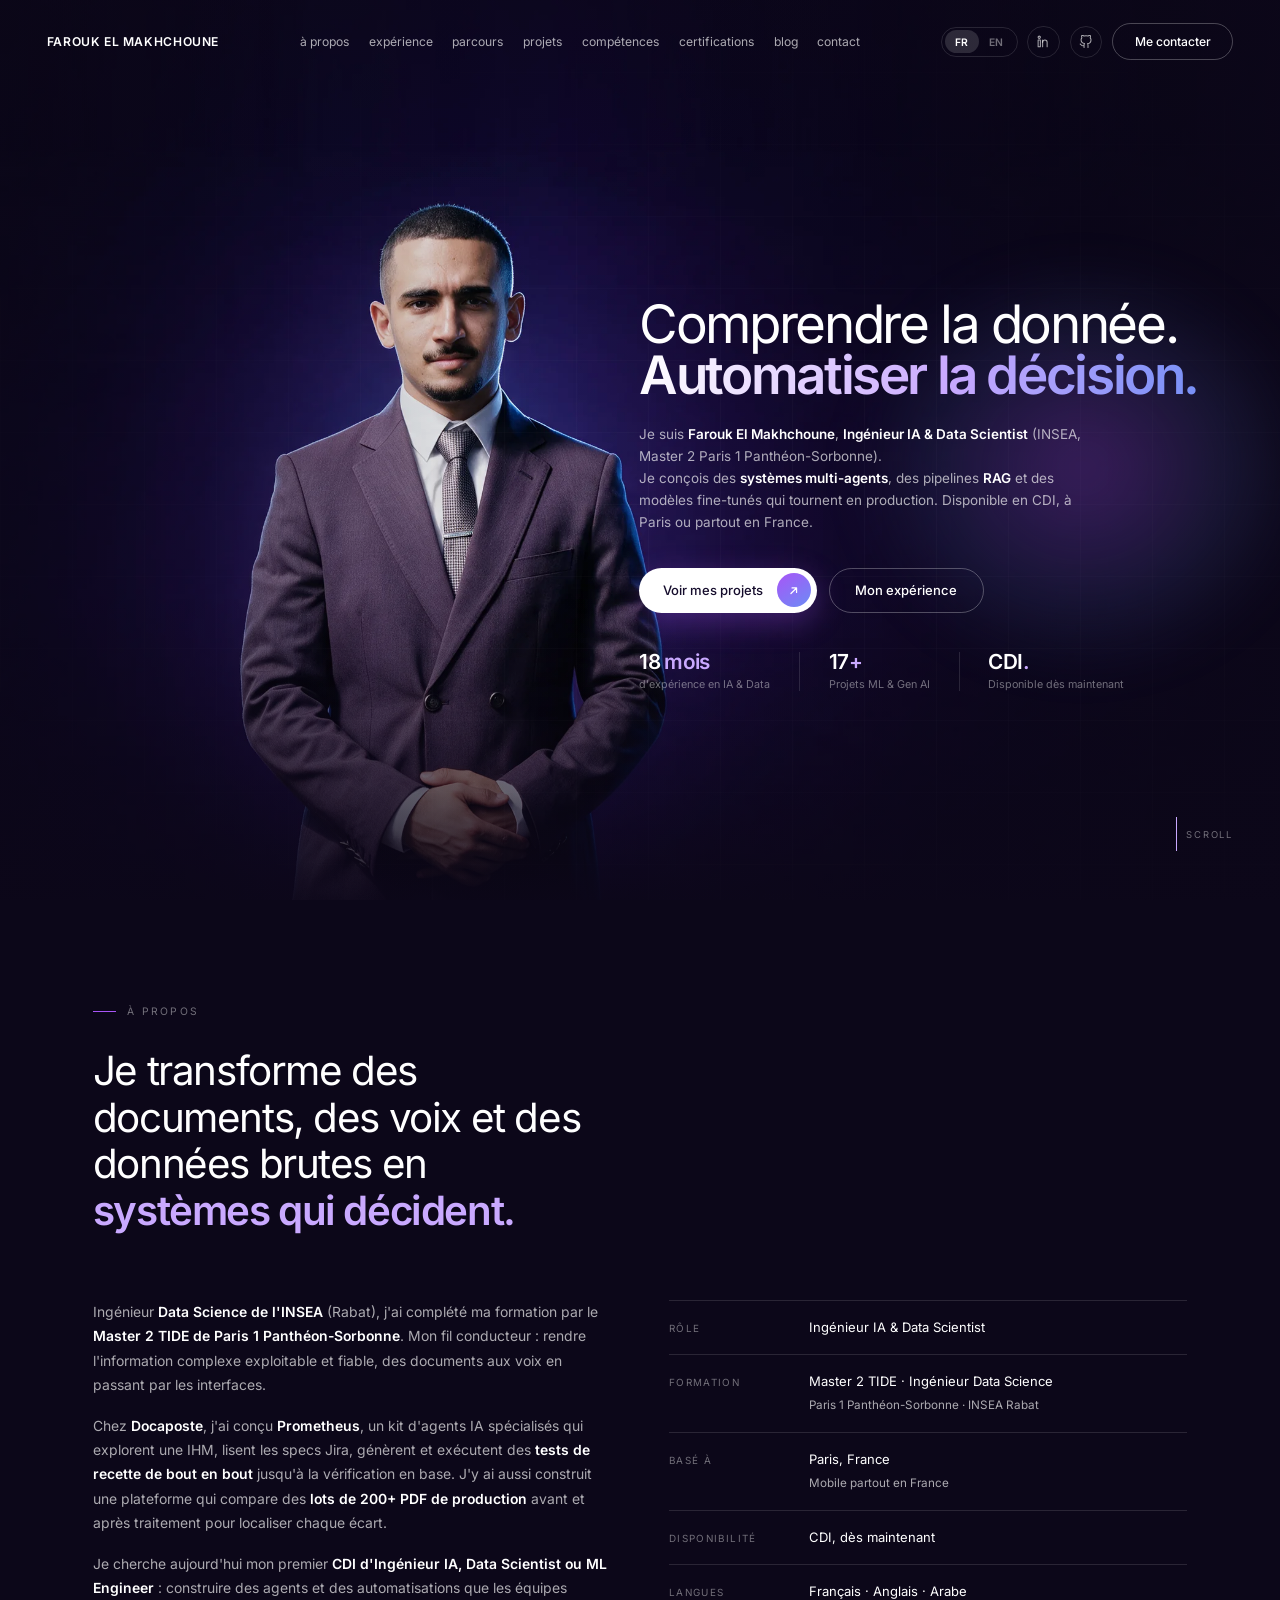
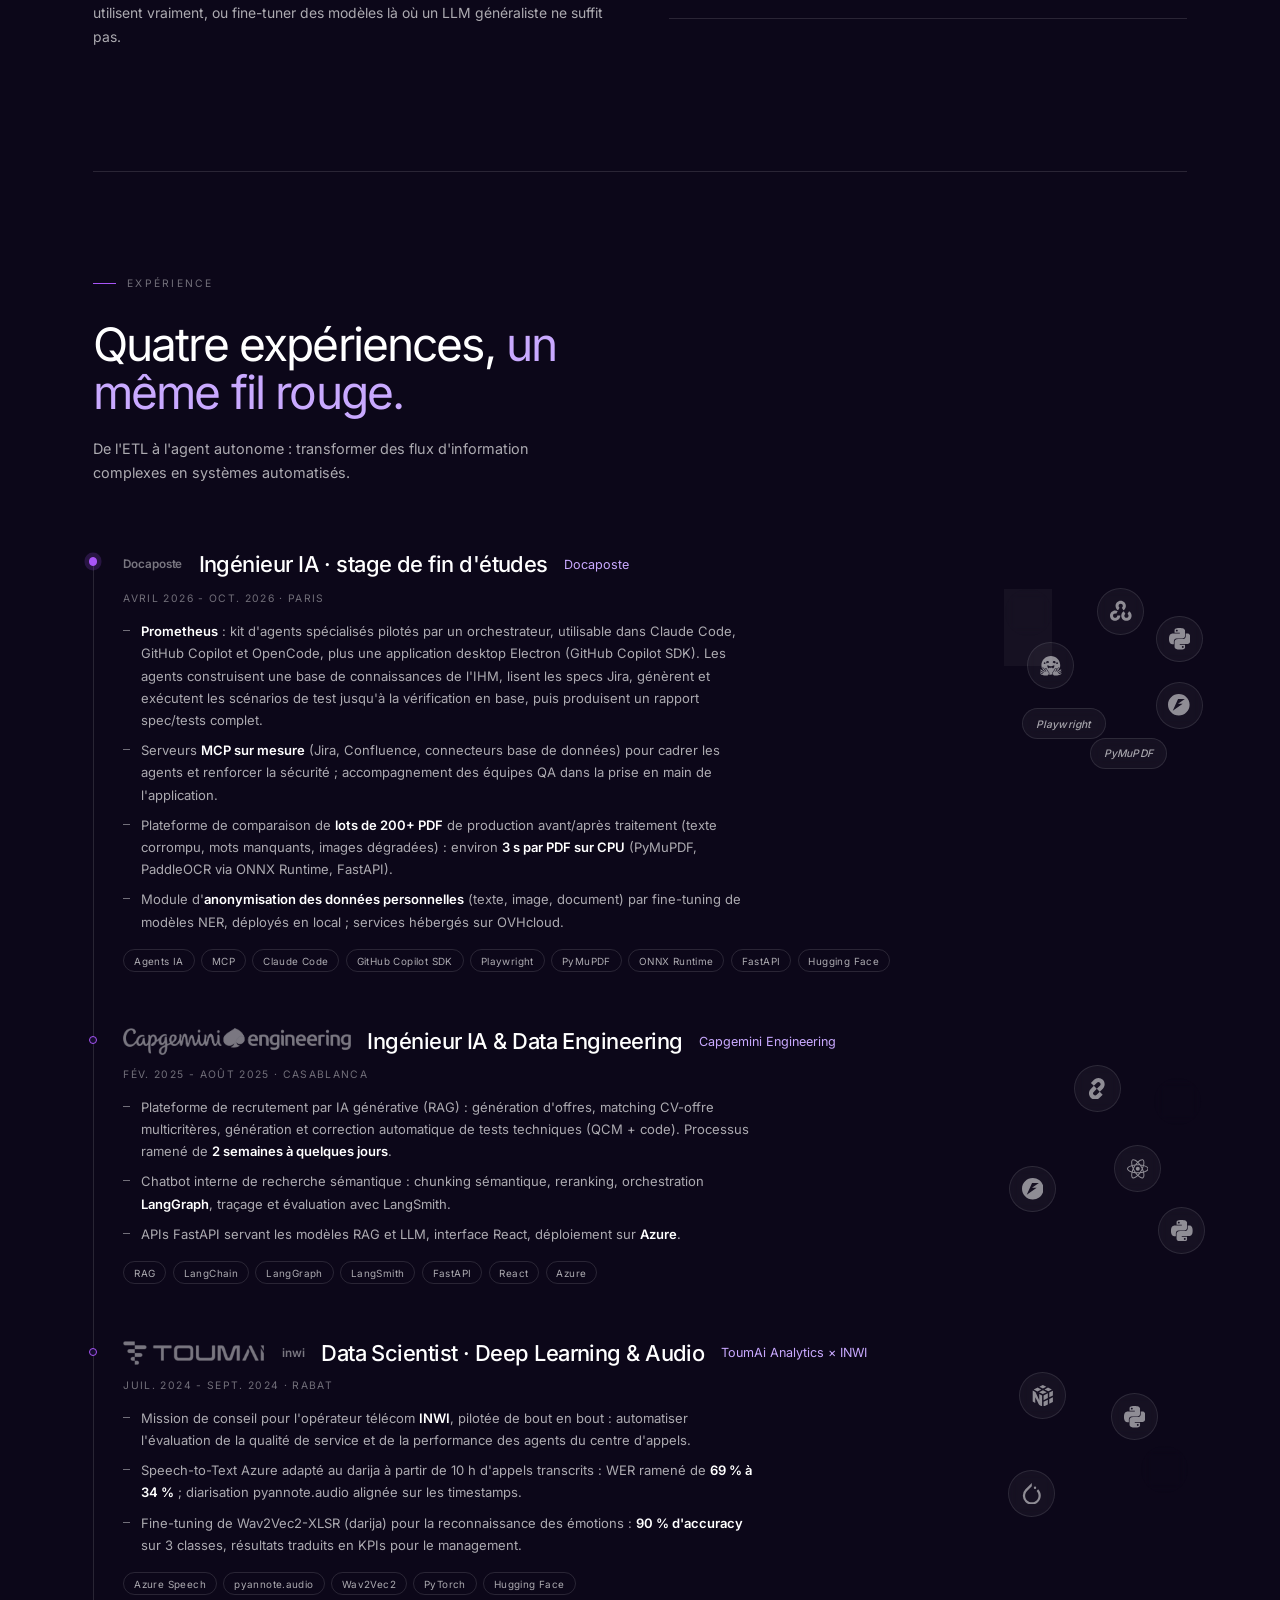
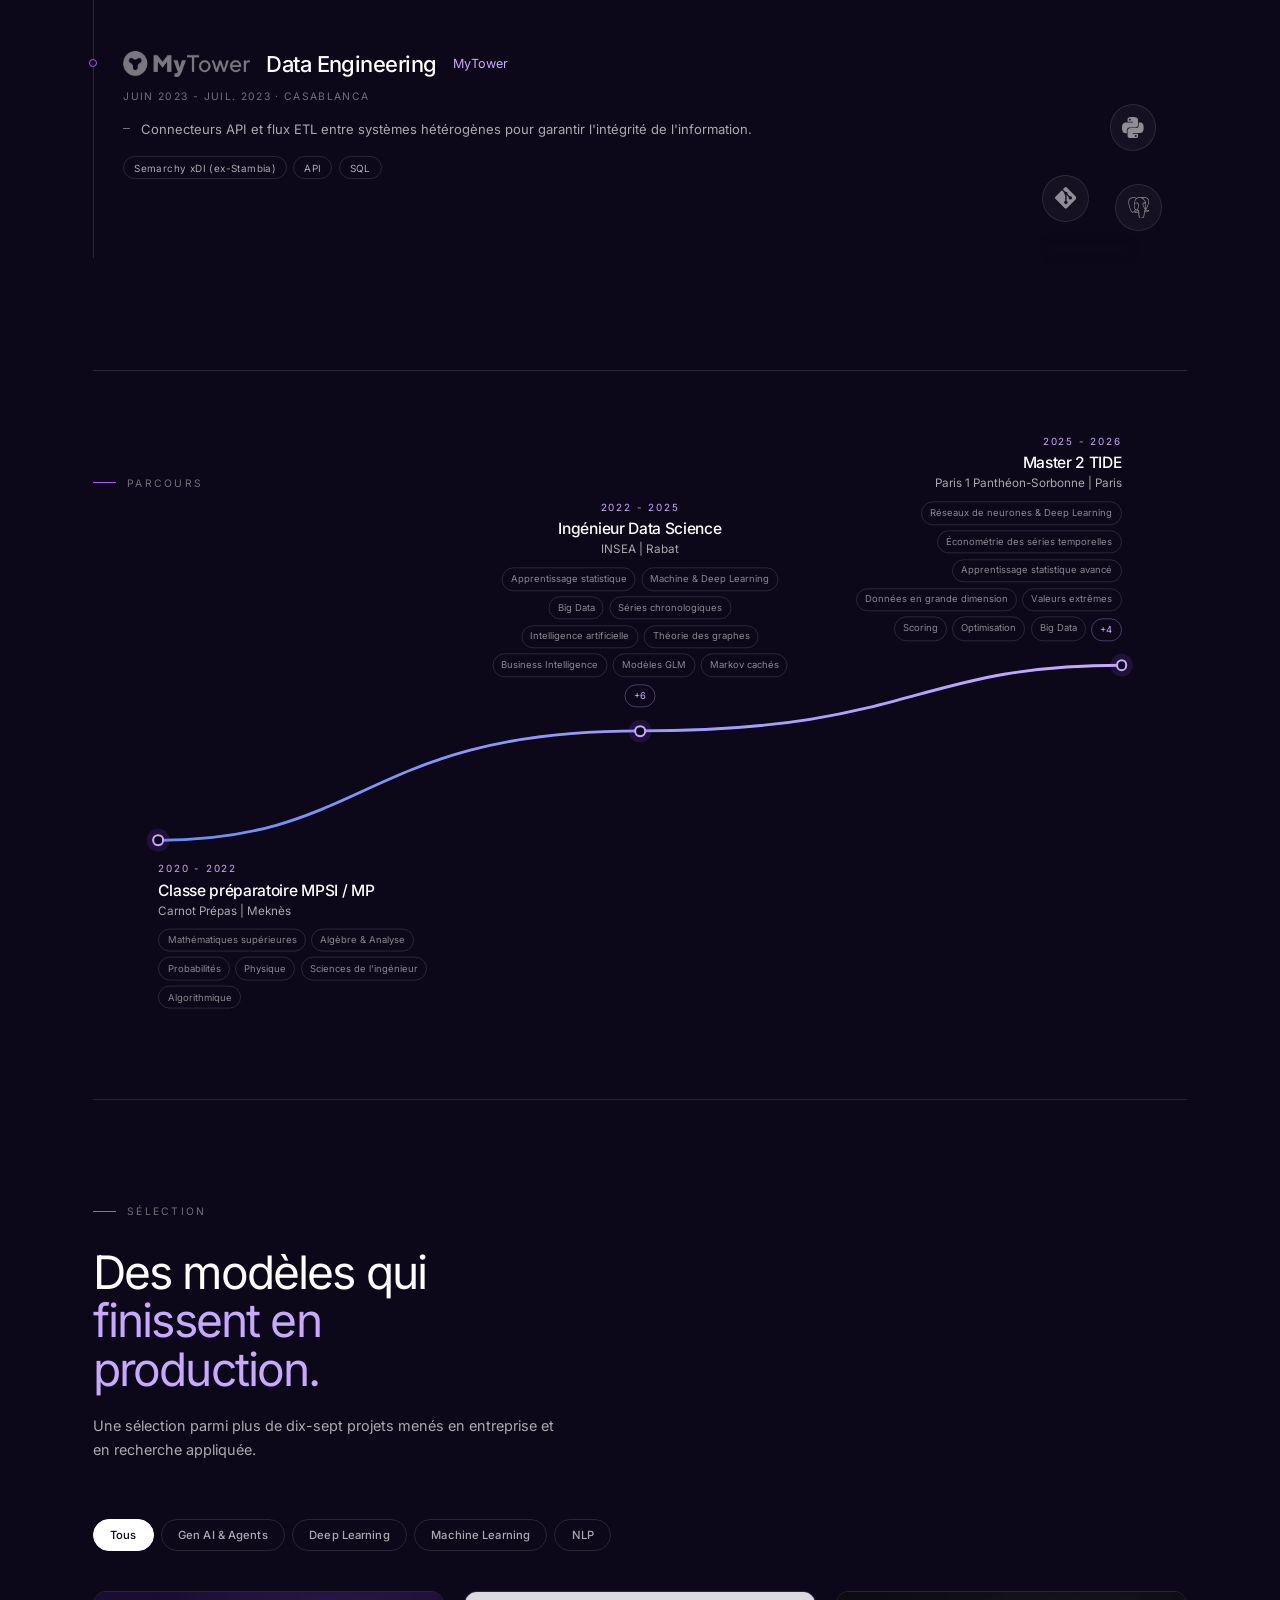
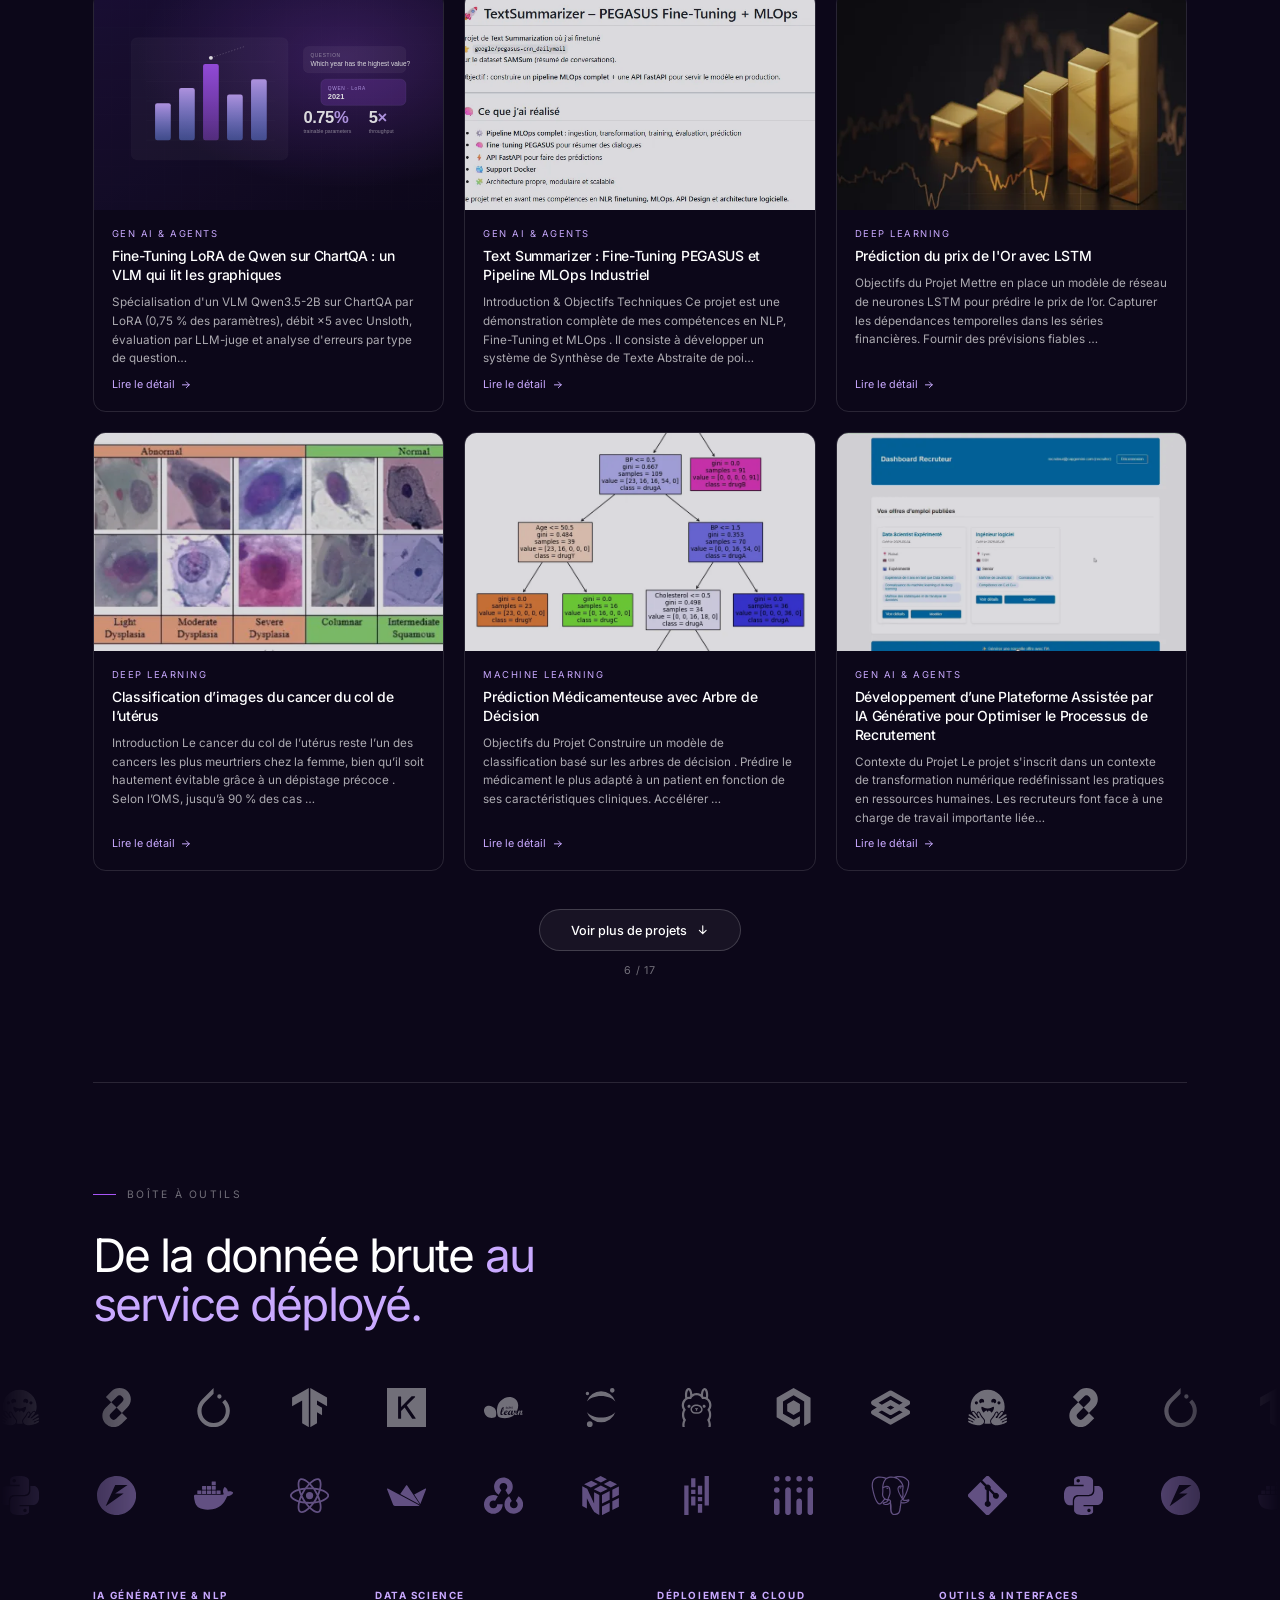
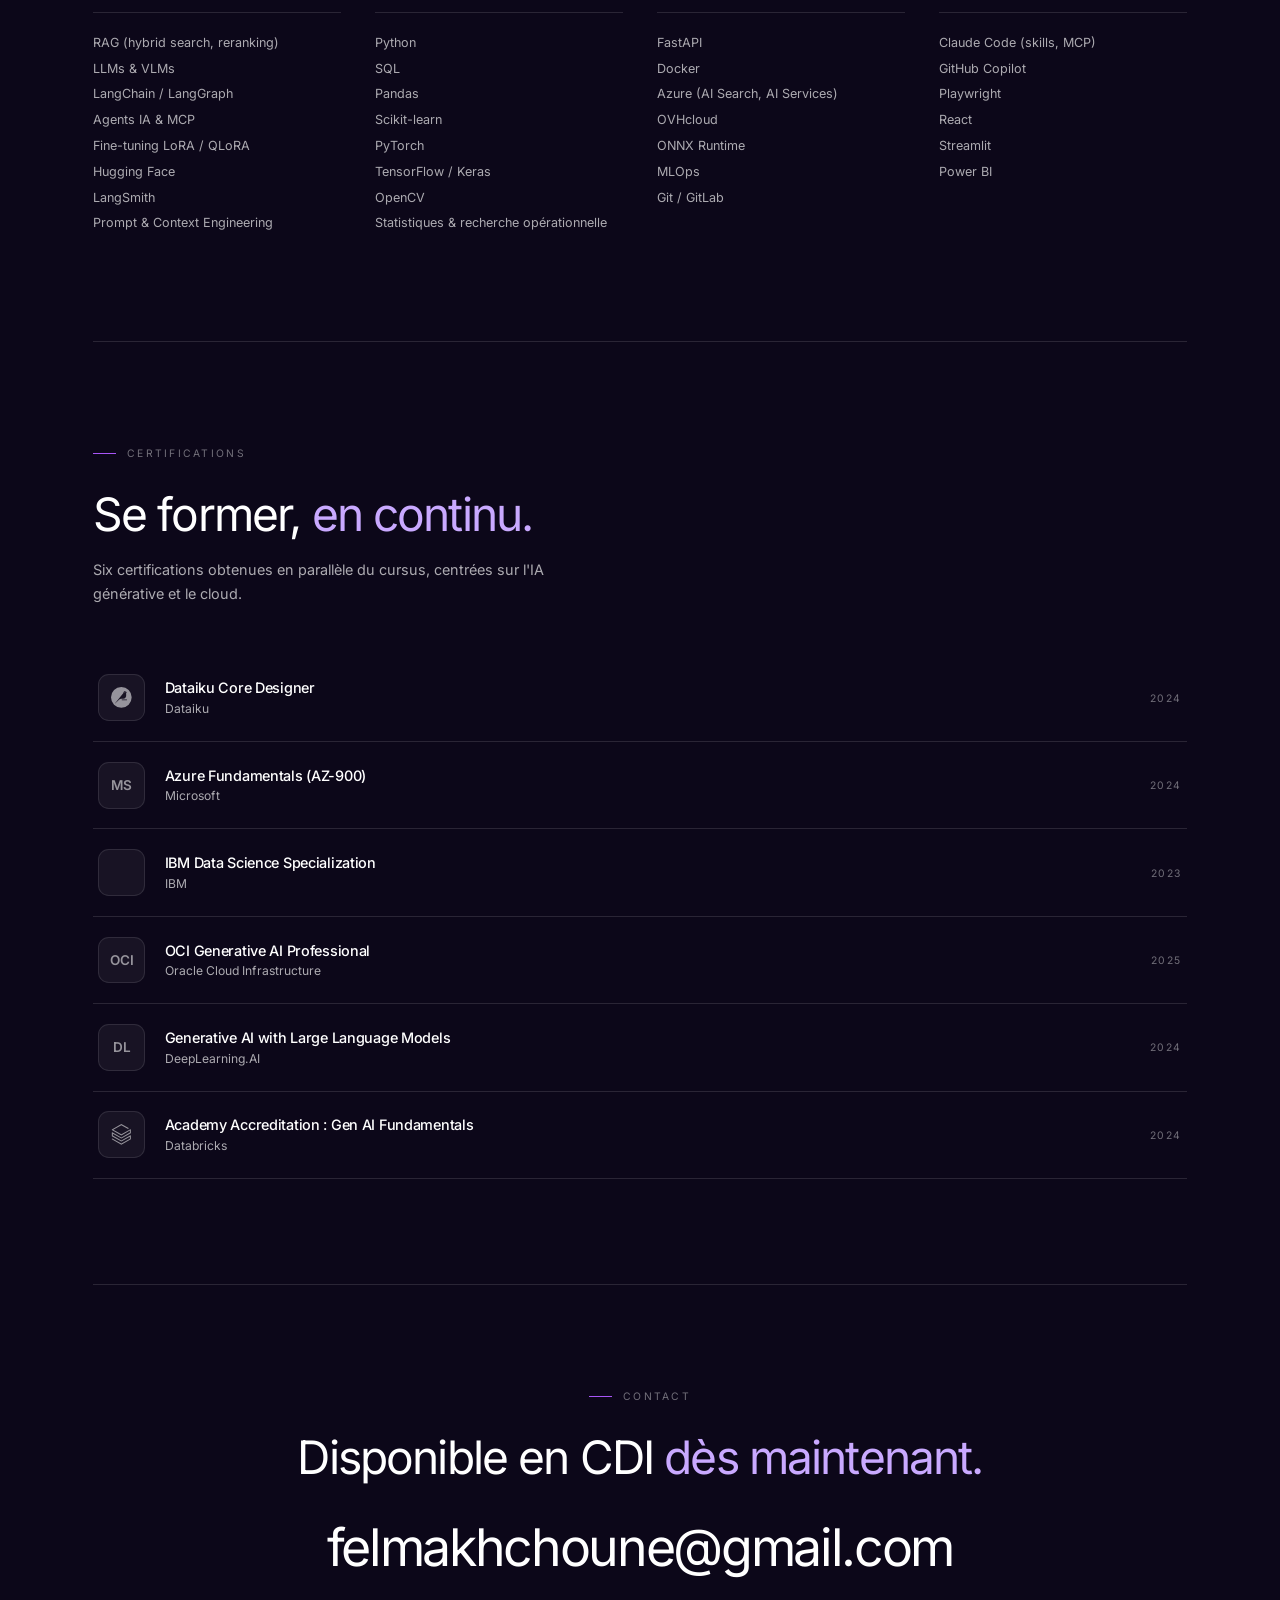
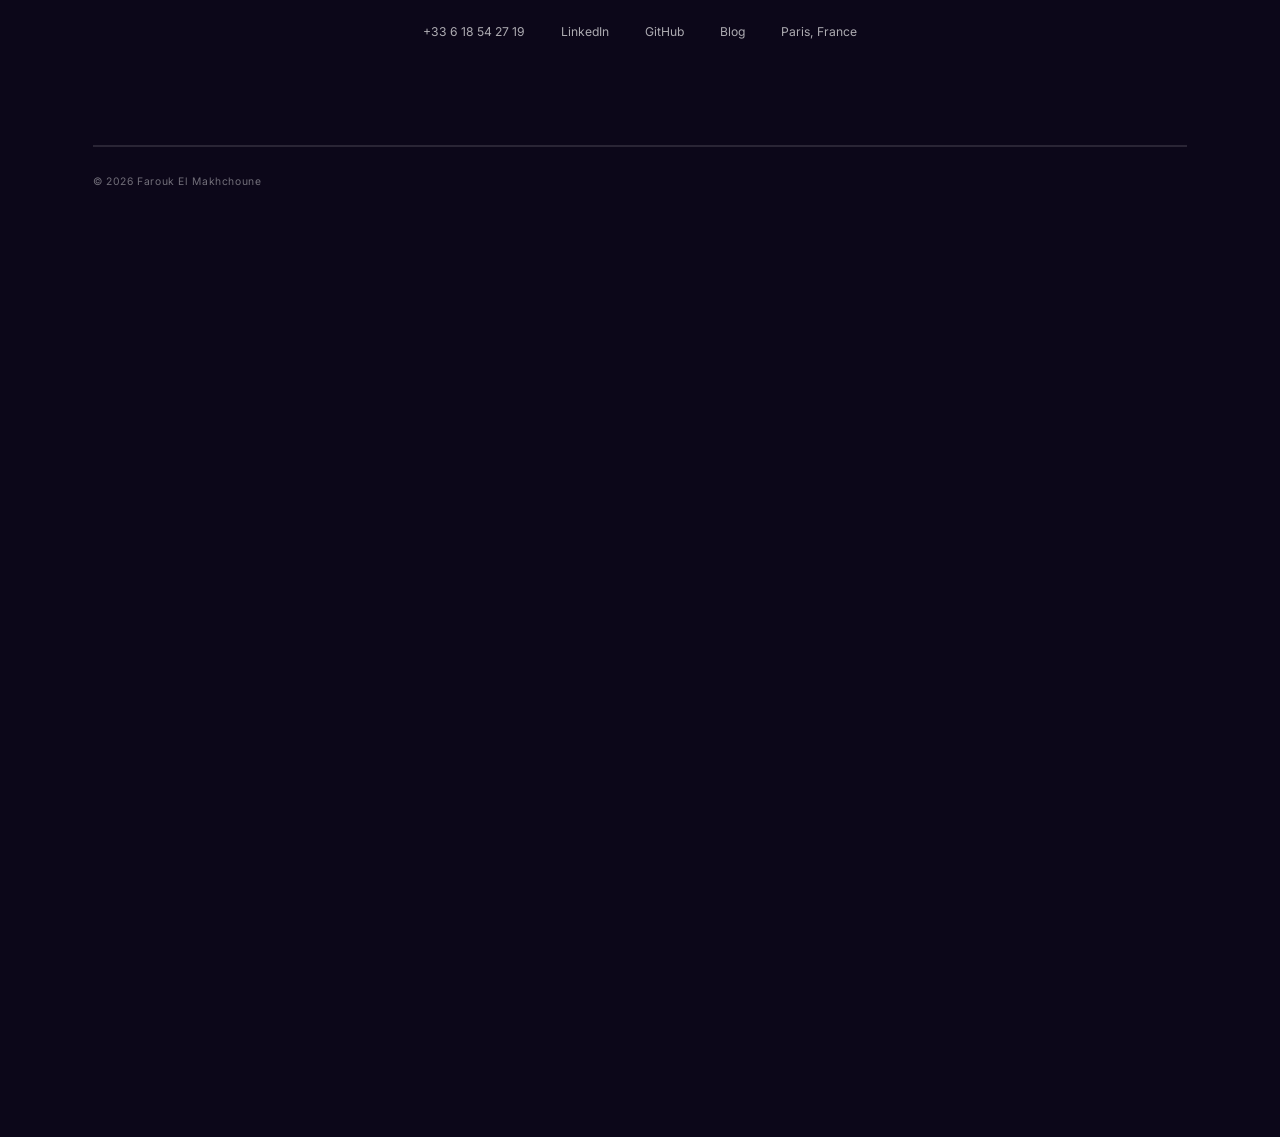
==== commit 43998ac6: "Mise à jour du contenu + nouvelle section Blog - Contenu : profil diplômé dispo CDI, Prometheus (Doc" ====
--- a/index.html
+++ b/index.html
@@ -4,6 +4,13 @@
 <meta charset="UTF-8">
 <meta name="viewport" content="width=device-width, initial-scale=1.0">
 <title>Farouk El Makhchoune · Ingénieur IA</title>
+<meta name="description" content="Farouk El Makhchoune, Ingénieur IA &amp; Data Scientist à Paris : systèmes multi-agents, RAG, fine-tuning de LLM et VLM. Disponible en CDI.">
+<meta property="og:type" content="website">
+<meta property="og:title" content="Farouk El Makhchoune · Ingénieur IA">
+<meta property="og:description" content="Systèmes multi-agents, RAG et fine-tuning de modèles, de la donnée brute au service déployé. Disponible en CDI.">
+<meta property="og:url" content="https://faroukelmak.vercel.app/">
+<meta name="twitter:card" content="summary">
+<link rel="alternate" type="application/rss+xml" title="Blog · Farouk El Makhchoune" href="/blog/feed.xml">
 <link rel="icon" type="image/svg+xml" href="data:image/svg+xml,%3Csvg%20xmlns%3D%22http%3A%2F%2Fwww.w3.org%2F2000%2Fsvg%22%20viewBox%3D%220%200%2048%2048%22%20width%3D%2248%22%20height%3D%2248%22%20role%3D%22img%22%20aria-label%3D%22Farouk%20El%20Makhchoune%22%3E%20%3Cdefs%3E%3ClinearGradient%20id%3D%22G%22%20x1%3D%220%22%20y1%3D%220%22%20x2%3D%221%22%20y2%3D%221%22%3E%20%3Cstop%20offset%3D%220%25%22%20stop-color%3D%22%23C9A9FF%22%2F%3E%3Cstop%20offset%3D%22100%25%22%20stop-color%3D%22%236C8CF5%22%2F%3E%20%3C%2FlinearGradient%3E%20%3Cstyle%3E%20.ink%7Bfill%3Anone%3Bstroke%3Aurl%28%23G%29%3Bstroke-width%3A3%3Bstroke-linecap%3Around%3Bstroke-linejoin%3Around%3B%20%7D%20.dot%7Bfill%3A%23C9A9FF%3B%7D%20%7D%3C%2Fstyle%3E%20%3C%2Fdefs%3E%20%3Cpath%20class%3D%22ink%22%20d%3D%22M16%2040c-2-14%200-25%206-30%204-4%209-2%208%203-1%206-9%209-18%2010m14%204c-6%201-10%202-13%202%22%2F%3E%20%3Ccircle%20class%3D%22dot%22%20cx%3D%2235%22%20cy%3D%2236%22%20r%3D%222.4%22%2F%3E%20%3C%2Fsvg%3E">
 
 <style>
@@ -44,6 +51,7 @@
   }
   .brand{display:flex;align-items:center;gap:11px;font-size:13.5px;font-weight:600;letter-spacing:.05em;position:relative;z-index:520;}
   .nav-links{display:flex;align-items:center;gap:32px;}
+  @media (max-width:1320px) and (min-width:1101px){.nav-links{gap:22px;}}
   .nav-links a{font-size:13.5px;color:var(--dim);position:relative;padding:4px 0;transition:color .35s var(--ease);}
   .nav-links a::after{content:"";position:absolute;left:0;right:0;bottom:-2px;height:1px;background:var(--violet-lt);
     transform:scaleX(0);transform-origin:left;transition:transform .45s var(--ease);}
@@ -206,6 +214,7 @@
     body.nav-open .nav-links a:nth-child(5){transition-delay:0.27s}
     body.nav-open .nav-links a:nth-child(6){transition-delay:0.32s}
     body.nav-open .nav-links a:nth-child(7){transition-delay:0.36s}
+    body.nav-open .nav-links a:nth-child(8){transition-delay:0.40s}
     .burger{display:block;} .nav-right .icon-btn{display:none;}
     .hero-bg img{object-position:26% top;}
     .hero-bg::after{background:
@@ -581,14 +590,19 @@
   }
   body.pm-open .pmodal{opacity:1;visibility:visible;}
   .pmodal-inner{
+    position:relative;
     width:min(860px,100%);margin:64px 0;background:#0E0820;
     border:1px solid rgba(255,255,255,.12);border-radius:18px;overflow:hidden;
     transform:translateY(18px);transition:transform .5s var(--ease);
   }
   body.pm-open .pmodal-inner{transform:none;}
-  .pmodal-hero{aspect-ratio:16/9;overflow:hidden;background:#120C22;}
+  .pmodal-hero{
+    aspect-ratio:16/9;overflow:hidden;background:#120C22;
+    margin:22px 22px 0;border-radius:12px;
+    border:1px solid rgba(255,255,255,.09);
+  }
   .pmodal-hero img{width:100%;height:100%;object-fit:cover;display:block;}
-  .pmodal-body{padding:34px clamp(22px,4vw,46px) 52px;}
+  .pmodal-body{padding:28px clamp(22px,4vw,46px) 52px;}
   .pmodal .cat{font-size:10.5px;letter-spacing:.16em;text-transform:uppercase;color:var(--violet-lt);}
   .pmodal h3{font-size:clamp(20px,2.4vw,28px);font-weight:500;letter-spacing:-.03em;
     line-height:1.2;margin:12px 0 26px;color:#fff;}
@@ -597,8 +611,12 @@
   .pmodal p{font-size:14.5px;line-height:1.75;color:var(--dim);margin:0 0 14px;}
   .pmodal ul{margin:0 0 16px;padding-left:20px;}
   .pmodal li{font-size:14.5px;line-height:1.7;color:var(--dim);margin-bottom:7px;}
+  .pmodal-topbar{
+    position:sticky;top:0;height:0;z-index:3;
+    display:flex;justify-content:flex-end;pointer-events:none;
+  }
   .pmodal-close{
-    position:sticky;top:0;float:right;margin:14px 14px -46px 0;z-index:2;
+    margin:16px 16px 0 0;pointer-events:auto;flex-shrink:0;
     width:40px;height:40px;border-radius:50%;border:1px solid rgba(255,255,255,.18);
     background:rgba(12,7,25,.8);-webkit-backdrop-filter:blur(10px);backdrop-filter:blur(10px);
     color:#fff;cursor:pointer;display:flex;align-items:center;justify-content:center;
@@ -610,6 +628,7 @@
   @media (max-width:600px){
     .pgrid{grid-template-columns:1fr;}
     .pmodal-inner{margin:0;border-radius:0;min-height:100%;}
+    .pmodal-hero{margin:16px 16px 0;}
   }
 
   .pmodal-body img{width:100%;height:auto;display:block;border-radius:10px;
@@ -667,6 +686,7 @@
       <a href="#projects" data-i18n data-fr="projets" data-en="projects">projets</a>
     <a href="#skills" data-i18n data-fr="compétences" data-en="skills">compétences</a>
     <a href="#certifications" data-i18n data-fr="certifications" data-en="certifications">certifications</a>
+    <a href="blog/" class="nav-blog">blog</a>
     <a href="#contact" data-i18n data-fr="contact" data-en="contact">contact</a>
   </div>
   <div class="nav-right">
@@ -697,12 +717,7 @@
         <span class="l1" data-i18n data-fr="Comprendre la donnée." data-en="Understand the data.">Comprendre la donnée.</span>
         <span class="l2" data-i18n data-fr="Automatiser la décision." data-en="Automate the decision.">Automatiser la décision.</span>
       </h1>
-      <p class="lede" data-i18n-html
-         data-fr="Je suis <b>Farouk El Makhchoune</b>, <b>Ingénieur IA &amp; Data Scientist</b>.<br>Actuellement <b>stagiaire Ingénieur IA chez Docaposte</b> à Paris, où je développe des systèmes multi-agents et des plateformes d'intelligence documentaire."
-         data-en="I'm <b>Farouk El Makhchoune</b>, an <b>AI Engineer &amp; Data Scientist</b>.<br>Currently <b>AI Engineering Intern at Docaposte</b> in Paris, where I build multi-agent systems and document-intelligence platforms.">
-        Je suis <b>Farouk El Makhchoune</b>, <b>Ingénieur IA &amp; Data Scientist</b>.<br>
-        Actuellement <b>stagiaire Ingénieur IA chez Docaposte</b> à Paris, où je développe des systèmes multi-agents et des plateformes d'intelligence documentaire.
-      </p>
+      <p class="lede" data-i18n-html data-fr="Je suis <b>Farouk El Makhchoune</b>, <b>Ingénieur IA &amp; Data Scientist</b> (INSEA, Master 2 Paris 1 Panthéon-Sorbonne).<br>Je conçois des <b>systèmes multi-agents</b>, des pipelines <b>RAG</b> et des modèles fine-tunés qui tournent en production. Disponible en CDI, à Paris ou partout en France." data-en="I'm <b>Farouk El Makhchoune</b>, an <b>AI Engineer &amp; Data Scientist</b> (INSEA, Master 2 Paris 1 Panthéon-Sorbonne).<br>I build <b>multi-agent systems</b>, <b>RAG</b> pipelines and fine-tuned models that run in production. Available for a full-time role, in Paris or anywhere in France.">Je suis <b>Farouk El Makhchoune</b>, <b>Ingénieur IA &amp; Data Scientist</b> (INSEA, Master 2 Paris 1 Panthéon-Sorbonne).<br>Je conçois des <b>systèmes multi-agents</b>, des pipelines <b>RAG</b> et des modèles fine-tunés qui tournent en production. Disponible en CDI, à Paris ou partout en France.</p>
       <div class="ctas">
         <a class="btn btn-primary" href="#projects">
           <span data-i18n data-fr="Voir mes projets" data-en="View my work">Voir mes projets</span>
@@ -711,9 +726,9 @@
         <a class="btn btn-ghost" href="#experience" data-i18n data-fr="Mon expérience" data-en="My experience">Mon expérience</a>
       </div>
       <div class="stats">
-        <div class="stat"><div class="n">4<em>+</em></div><div class="l" data-i18n data-fr="Expériences IA &amp; Data" data-en="AI &amp; Data internships">Expériences IA &amp; Data</div></div>
-        <div class="stat"><div class="n">Nov. <em>2026</em></div><div class="l" data-i18n data-fr="Disponible en CDI" data-en="Available full-time">Disponible en CDI</div></div>
-        <div class="stat"><div class="n">16<em>+</em></div><div class="l" data-i18n data-fr="Projets ML &amp; Gen AI" data-en="ML &amp; Gen AI projects">Projets ML &amp; Gen AI</div></div>
+        <div class="stat"><div class="n" data-i18n-html data-fr="18 <em>mois</em>" data-en="18 <em>months</em>">18 <em>mois</em></div><div class="l" data-i18n data-fr="d'expérience en IA &amp; Data" data-en="of AI &amp; Data experience">d'expérience en IA &amp; Data</div></div>
+        <div class="stat"><div class="n">17<em>+</em></div><div class="l" data-i18n data-fr="Projets ML &amp; Gen AI" data-en="ML &amp; Gen AI projects">Projets ML &amp; Gen AI</div></div>
+        <div class="stat"><div class="n">CDI<em>.</em></div><div class="l" data-i18n data-fr="Disponible dès maintenant" data-en="Available now">Disponible dès maintenant</div></div>
       </div>
     </div>
   </div>
@@ -732,21 +747,15 @@
     </h2>
     <div class="about-cols">
       <div data-anim>
-        <p data-i18n-html
-           data-fr="Diplômé <b>Ingénieur en Data Science de l'INSEA</b> (Rabat) et actuellement en <b>Master 2 TIDE à Paris 1 Panthéon-Sorbonne</b>, à Paris, j'ai construit mon parcours autour d'un fil conducteur : rendre l'information complexe exploitable et fiable."
-           data-en="An <b>INSEA Data Science engineering graduate</b> (Rabat) and currently completing a <b>Master 2 TIDE at Paris 1 Panthéon-Sorbonne</b>, in Paris, I have built my path around one thread: making complex information usable and reliable.">
-          Diplômé <b>Ingénieur en Data Science de l'INSEA</b> (Rabat) et actuellement en <b>Master 2 TIDE à Paris 1 Panthéon-Sorbonne</b>, à Paris, j'ai construit mon parcours autour d'un fil conducteur : rendre l'information complexe exploitable et fiable.
-        </p>
-        <p data-i18n-html
-           data-fr="Chez <b>Docaposte</b>, je travaille sur deux sujets. Le premier automatise le travail des testeurs : des agents partent d'une IHM, génèrent et exécutent des <b>tests fonctionnels de bout en bout</b>, puis produisent un rapport. Le second automatise la <b>comparaison de lots de PDF de production</b>, avant et après traitement."
-           data-en="At <b>Docaposte</b> I work on two tracks. The first automates the testers' workflow: agents start from a UI, generate and run <b>end-to-end functional tests</b>, then produce a report. The second automates the <b>comparison of production PDF batches</b>, before and after processing.">
-          Chez <b>Docaposte</b>, je travaille sur deux sujets. Le premier automatise le travail des testeurs : des agents partent d'une IHM, génèrent et exécutent des <b>tests fonctionnels de bout en bout</b>, puis produisent un rapport. Le second automatise la <b>comparaison de lots de PDF de production</b>, avant et après traitement.
-        </p>
+        <p data-i18n-html data-fr="Ingénieur <b>Data Science de l'INSEA</b> (Rabat), j'ai complété ma formation par le <b>Master 2 TIDE de Paris 1 Panthéon-Sorbonne</b>. Mon fil conducteur : rendre l'information complexe exploitable et fiable, des documents aux voix en passant par les interfaces." data-en="An <b>INSEA Data Science engineer</b> (Rabat), I completed my training with the <b>Master 2 TIDE at Paris 1 Panthéon-Sorbonne</b>. My common thread: making complex information usable and reliable, from documents and voices to user interfaces.">Ingénieur <b>Data Science de l'INSEA</b> (Rabat), j'ai complété ma formation par le <b>Master 2 TIDE de Paris 1 Panthéon-Sorbonne</b>. Mon fil conducteur : rendre l'information complexe exploitable et fiable, des documents aux voix en passant par les interfaces.</p>
+        <p data-i18n-html data-fr="Chez <b>Docaposte</b>, j'ai conçu <b>Prometheus</b>, un kit d'agents IA spécialisés qui explorent une IHM, lisent les specs Jira, génèrent et exécutent des <b>tests de recette de bout en bout</b> jusqu'à la vérification en base. J'y ai aussi construit une plateforme qui compare des <b>lots de 200+ PDF de production</b> avant et après traitement pour localiser chaque écart." data-en="At <b>Docaposte</b> I designed <b>Prometheus</b>, a kit of specialised AI agents that explore a UI, read Jira specs, generate and run <b>end-to-end acceptance tests</b> down to database checks. I also built a platform that compares <b>batches of 200+ production PDFs</b> before and after processing and pinpoints every discrepancy.">Chez <b>Docaposte</b>, j'ai conçu <b>Prometheus</b>, un kit d'agents IA spécialisés qui explorent une IHM, lisent les specs Jira, génèrent et exécutent des <b>tests de recette de bout en bout</b> jusqu'à la vérification en base. J'y ai aussi construit une plateforme qui compare des <b>lots de 200+ PDF de production</b> avant et après traitement pour localiser chaque écart.</p>
+        <p data-i18n-html data-fr="Je cherche aujourd'hui mon premier <b>CDI d'Ingénieur IA, Data Scientist ou ML Engineer</b> : construire des agents et des automatisations que les équipes utilisent vraiment, ou fine-tuner des modèles là où un LLM généraliste ne suffit pas." data-en="I'm now looking for my first <b>full-time AI Engineer, Data Scientist or ML Engineer role</b>: building agents and automations teams actually use, or fine-tuning models where a general-purpose LLM isn't enough.">Je cherche aujourd'hui mon premier <b>CDI d'Ingénieur IA, Data Scientist ou ML Engineer</b> : construire des agents et des automatisations que les équipes utilisent vraiment, ou fine-tuner des modèles là où un LLM généraliste ne suffit pas.</p>
       </div>
       <ul class="facts" data-anim>
         <li><span class="k" data-i18n data-fr="Rôle" data-en="Role">Rôle</span><span class="v" data-i18n data-fr="Ingénieur IA &amp; Data Scientist" data-en="AI Engineer &amp; Data Scientist">Ingénieur IA &amp; Data Scientist</span></li>
-        <li><span class="k" data-i18n data-fr="Dernière formation" data-en="Latest degree">Dernière formation</span><span class="v">Master 2 TIDE<small>Université Paris 1 Panthéon-Sorbonne | Paris</small></span></li>
-        <li><span class="k" data-i18n data-fr="Basé à" data-en="Based in">Basé à</span><span class="v">Paris, France</span></li>
+        <li><span class="k" data-i18n data-fr="Formation" data-en="Education">Formation</span><span class="v" data-i18n-html data-fr="Master 2 TIDE · Ingénieur Data Science&lt;small&gt;Paris 1 Panthéon-Sorbonne · INSEA Rabat&lt;/small&gt;" data-en="Master 2 TIDE · Data Science Engineer&lt;small&gt;Paris 1 Panthéon-Sorbonne · INSEA Rabat&lt;/small&gt;">Master 2 TIDE · Ingénieur Data Science<small>Paris 1 Panthéon-Sorbonne · INSEA Rabat</small></span></li>
+        <li><span class="k" data-i18n data-fr="Basé à" data-en="Based in">Basé à</span><span class="v" data-i18n-html data-fr="Paris, France&lt;small&gt;Mobile partout en France&lt;/small&gt;" data-en="Paris, France&lt;small&gt;Open to relocating anywhere in France&lt;/small&gt;">Paris, France<small>Mobile partout en France</small></span></li>
+        <li><span class="k" data-i18n data-fr="Disponibilité" data-en="Availability">Disponibilité</span><span class="v" data-i18n data-fr="CDI, dès maintenant" data-en="Full-time, from now">CDI, dès maintenant</span></li>
         <li><span class="k" data-i18n data-fr="Langues" data-en="Languages">Langues</span><span class="v" data-i18n data-fr="Français · Anglais · Arabe" data-en="French · English · Arabic">Français · Anglais · Arabe</span></li>
       </ul>
     </div>
@@ -776,15 +785,17 @@
         <div class="tl-main">
         <div class="tl-head">
           <a class="orglogo wide" data-mono="Docaposte" style="--oc:#2B3A8F;--s:1.24" href="https://www.docaposte.com" target="_blank" rel="noopener" aria-label="Docaposte"><img src="assets/logos/docaposte.svg" data-fallback="https://upload.wikimedia.org/wikipedia/commons/b/bb/Logo-docaposte.svg" alt="Docaposte" onerror="if(this.dataset.fallback){this.src=this.dataset.fallback;this.removeAttribute('data-fallback')}else{this.remove()}"></a>
-          <h3 data-i18n data-fr="Ingénieur IA" data-en="AI Engineer">Ingénieur IA</h3>
+          <h3 data-i18n data-fr="Ingénieur IA · stage de fin d'études" data-en="AI Engineer · end-of-studies internship">Ingénieur IA · stage de fin d'études</h3>
           <span class="tl-org">Docaposte</span>
         </div>
         <span class="tl-when" data-i18n data-fr="Avril 2026 - Oct. 2026 · Paris" data-en="Apr 2026 - Oct 2026 · Paris">Avril 2026 - Oct. 2026 · Paris</span>
         <ul>
-          <li data-i18n data-fr="Automatisation du workflow des testeurs : des agents partent d'une IHM, génèrent puis exécutent des tests fonctionnels de bout en bout, et produisent un rapport d'exécution." data-en="Automating the testers' workflow: agents start from a UI, generate then run end-to-end functional tests, and produce an execution report.">Automatisation du workflow des testeurs : des agents partent d'une IHM, génèrent puis exécutent des tests fonctionnels de bout en bout, et produisent un rapport d'exécution.</li>
-          <li data-i18n data-fr="Comparaison de lots de PDF de production : confrontation automatique des documents avant et après traitement, avec localisation des écarts." data-en="Production PDF batch comparison: automatic matching of documents before and after processing, pinpointing every discrepancy.">Comparaison de lots de PDF de production : confrontation automatique des documents avant et après traitement, avec localisation des écarts.</li>
+          <li data-i18n-html data-fr="<b>Prometheus</b> : kit d'agents spécialisés pilotés par un orchestrateur, utilisable dans Claude Code, GitHub Copilot et OpenCode, plus une application desktop Electron (GitHub Copilot SDK). Les agents construisent une base de connaissances de l'IHM, lisent les specs Jira, génèrent et exécutent les scénarios de test jusqu'à la vérification en base, puis produisent un rapport spec/tests complet." data-en="<b>Prometheus</b>: a kit of specialised agents run by an orchestrator, usable in Claude Code, GitHub Copilot and OpenCode, plus an Electron desktop app (GitHub Copilot SDK). The agents build a knowledge base of the UI, read Jira specs, generate and run test scenarios down to database checks, then produce a full spec/test report."><b>Prometheus</b> : kit d'agents spécialisés pilotés par un orchestrateur, utilisable dans Claude Code, GitHub Copilot et OpenCode, plus une application desktop Electron (GitHub Copilot SDK). Les agents construisent une base de connaissances de l'IHM, lisent les specs Jira, génèrent et exécutent les scénarios de test jusqu'à la vérification en base, puis produisent un rapport spec/tests complet.</li>
+          <li data-i18n-html data-fr="Serveurs <b>MCP sur mesure</b> (Jira, Confluence, connecteurs base de données) pour cadrer les agents et renforcer la sécurité ; accompagnement des équipes QA dans la prise en main de l'application." data-en="Custom <b>MCP servers</b> (Jira, Confluence, database connectors) to frame the agents and tighten security; onboarded the QA teams onto the desktop app.">Serveurs <b>MCP sur mesure</b> (Jira, Confluence, connecteurs base de données) pour cadrer les agents et renforcer la sécurité ; accompagnement des équipes QA dans la prise en main de l'application.</li>
+          <li data-i18n-html data-fr="Plateforme de comparaison de <b>lots de 200+ PDF</b> de production avant/après traitement (texte corrompu, mots manquants, images dégradées) : environ <b>3 s par PDF sur CPU</b> (PyMuPDF, PaddleOCR via ONNX Runtime, FastAPI)." data-en="Comparison platform for <b>batches of 200+ production PDFs</b> before/after processing (corrupted text, missing words, degraded images): about <b>3 s per PDF on CPU</b> (PyMuPDF, PaddleOCR via ONNX Runtime, FastAPI).">Plateforme de comparaison de <b>lots de 200+ PDF</b> de production avant/après traitement (texte corrompu, mots manquants, images dégradées) : environ <b>3 s par PDF sur CPU</b> (PyMuPDF, PaddleOCR via ONNX Runtime, FastAPI).</li>
+          <li data-i18n-html data-fr="Module d'<b>anonymisation des données personnelles</b> (texte, image, document) par fine-tuning de modèles NER, déployés en local ; services hébergés sur OVHcloud." data-en="<b>Personal-data anonymisation</b> module (text, image, document) built by fine-tuning NER models, deployed locally; services hosted on OVHcloud.">Module d'<b>anonymisation des données personnelles</b> (texte, image, document) par fine-tuning de modèles NER, déployés en local ; services hébergés sur OVHcloud.</li>
         </ul>
-        <div class="tags"><span>Playwright</span><span>PyMuPDF</span><span>OCR</span><span>ONNX Runtime</span><span>FastAPI</span><span>Hugging Face</span><span>OpenCV</span></div>
+        <div class="tags"><span>Agents IA</span><span>MCP</span><span>Claude Code</span><span>GitHub Copilot SDK</span><span>Playwright</span><span>PyMuPDF</span><span>ONNX Runtime</span><span>FastAPI</span><span>Hugging Face</span></div>
       </div>
         <div class="ring"><i class="chip" style="left:22%;top:74%;--dx:7px;--dy:-8px;animation:drift 10.2s ease-in-out 0.6s infinite" data-n="Playwright">Playwright</i><i style="left:85.3%;top:30.3%;--bc:#3776AB;--dx:-8.9px;--dy:0.1px;animation:drift 11.5s ease-in-out 0.3s infinite" data-n="Python"><svg viewBox="0 0 24 24" aria-hidden="true"><path d="M14.25.18l.9.2.73.26.59.3.45.32.34.34.25.34.16.33.1.3.04.26.02.2-.01.13V8.5l-.05.63-.13.55-.21.46-.26.38-.3.31-.33.25-.35.19-.35.14-.33.1-.3.07-.26.04-.21.02H8.77l-.69.05-.59.14-.5.22-.41.27-.33.32-.27.35-.2.36-.15.37-.1.35-.07.32-.04.27-.02.21v3.06H3.17l-.21-.03-.28-.07-.32-.12-.35-.18-.36-.26-.36-.36-.35-.46-.32-.59-.28-.73-.21-.88-.14-1.05-.05-1.23.06-1.22.16-1.04.24-.87.32-.71.36-.57.4-.44.42-.33.42-.24.4-.16.36-.1.32-.05.24-.01h.16l.06.01h8.16v-.83H6.18l-.01-2.75-.02-.37.05-.34.11-.31.17-.28.25-.26.31-.23.38-.2.44-.18.51-.15.58-.12.64-.1.71-.06.77-.04.84-.02 1.27.05zm-6.3 1.98l-.23.33-.08.41.08.41.23.34.33.22.41.09.41-.09.33-.22.23-.34.08-.41-.08-.41-.23-.33-.33-.22-.41-.09-.41.09zm13.09 3.95l.28.06.32.12.35.18.36.27.36.35.35.47.32.59.28.73.21.88.14 1.04.05 1.23-.06 1.23-.16 1.04-.24.86-.32.71-.36.57-.4.45-.42.33-.42.24-.4.16-.36.09-.32.05-.24.02-.16-.01h-8.22v.82h5.84l.01 2.76.02.36-.05.34-.11.31-.17.29-.25.25-.31.24-.38.2-.44.17-.51.15-.58.13-.64.09-.71.07-.77.04-.84.01-1.27-.04-1.07-.14-.9-.2-.73-.25-.59-.3-.45-.33-.34-.34-.25-.34-.16-.33-.1-.3-.04-.25-.02-.2.01-.13v-5.34l.05-.64.13-.54.21-.46.26-.38.3-.32.33-.24.35-.2.35-.14.33-.1.3-.06.26-.04.21-.02.13-.01h5.84l.69-.05.59-.14.5-.21.41-.28.33-.32.27-.35.2-.36.15-.36.1-.35.07-.32.04-.28.02-.21V6.07h2.09l.14.01zm-6.47 14.25l-.23.33-.08.41.08.41.23.33.33.23.41.08.41-.08.33-.23.23-.33.08-.41-.08-.41-.23-.33-.33-.23-.41-.08-.41.08z"/></svg></i><i style="left:85.2%;top:61.5%;--bc:#009688;--dx:1.0px;--dy:2.6px;animation:drift 7.2s ease-in-out 1.5s infinite" data-n="FastAPI"><svg viewBox="0 0 24 24" aria-hidden="true"><path d="M12 .0387C5.3729.0384.0003 5.3931 0 11.9988c-.001 6.6066 5.372 11.9628 12 11.9625 6.628.0003 12.001-5.3559 12-11.9625-.0003-6.6057-5.3729-11.9604-12-11.96m-.829 5.4153h7.55l-7.5805 5.3284h5.1828L5.279 18.5436q2.9466-6.5444 5.892-13.0896"/></svg></i><i style="left:24.8%;top:42.9%;--bc:#FFD21E;--dx:3.7px;--dy:-1.1px;animation:drift 10.6s ease-in-out 0.6s infinite" data-n="Hugging Face"><svg viewBox="0 0 24 24" aria-hidden="true"><path d="M12.025 1.13c-5.77 0-10.449 4.647-10.449 10.378 0 1.112.178 2.181.503 3.185.064-.222.203-.444.416-.577a.96.96 0 0 1 .524-.15c.293 0 .584.124.84.284.278.173.48.408.71.694.226.282.458.611.684.951v-.014c.017-.324.106-.622.264-.874s.403-.487.762-.543c.3-.047.596.06.787.203s.31.313.4.467c.15.257.212.468.233.542.01.026.653 1.552 1.657 2.54.616.605 1.01 1.223 1.082 1.912.055.537-.096 1.059-.38 1.572.637.121 1.294.187 1.967.187.657 0 1.298-.063 1.921-.178-.287-.517-.44-1.041-.384-1.581.07-.69.465-1.307 1.081-1.913 1.004-.987 1.647-2.513 1.657-2.539.021-.074.083-.285.233-.542.09-.154.208-.323.4-.467a1.08 1.08 0 0 1 .787-.203c.359.056.604.29.762.543s.247.55.265.874v.015c.225-.34.457-.67.683-.952.23-.286.432-.52.71-.694.257-.16.547-.284.84-.285a.97.97 0 0 1 .524.151c.228.143.373.388.43.625l.006.04a10.3 10.3 0 0 0 .534-3.273c0-5.731-4.678-10.378-10.449-10.378M8.327 6.583a1.5 1.5 0 0 1 .713.174 1.487 1.487 0 0 1 .617 2.013c-.183.343-.762-.214-1.102-.094-.38.134-.532.914-.917.71a1.487 1.487 0 0 1 .69-2.803m7.486 0a1.487 1.487 0 0 1 .689 2.803c-.385.204-.536-.576-.916-.71-.34-.12-.92.437-1.103.094a1.487 1.487 0 0 1 .617-2.013 1.5 1.5 0 0 1 .713-.174m-10.68 1.55a.96.96 0 1 1 0 1.921.96.96 0 0 1 0-1.92m13.838 0a.96.96 0 1 1 0 1.92.96.96 0 0 1 0-1.92M8.489 11.458c.588.01 1.965 1.157 3.572 1.164 1.607-.007 2.984-1.155 3.572-1.164.196-.003.305.12.305.454 0 .886-.424 2.328-1.563 3.202-.22-.756-1.396-1.366-1.63-1.32q-.011.001-.02.006l-.044.026-.01.008-.03.024q-.018.017-.035.036l-.032.04a1 1 0 0 0-.058.09l-.014.025q-.049.088-.11.19a1 1 0 0 1-.083.116 1.2 1.2 0 0 1-.173.18q-.035.029-.075.058a1.3 1.3 0 0 1-.251-.243 1 1 0 0 1-.076-.107c-.124-.193-.177-.363-.337-.444-.034-.016-.104-.008-.2.022q-.094.03-.216.087-.06.028-.125.063l-.13.074q-.067.04-.136.086a3 3 0 0 0-.135.096 3 3 0 0 0-.26.219 2 2 0 0 0-.12.121 2 2 0 0 0-.106.128l-.002.002a2 2 0 0 0-.09.132l-.001.001a1.2 1.2 0 0 0-.105.212q-.013.036-.024.073c-1.139-.875-1.563-2.317-1.563-3.203 0-.334.109-.457.305-.454m.836 10.354c.824-1.19.766-2.082-.365-3.194-1.13-1.112-1.789-2.738-1.789-2.738s-.246-.945-.806-.858-.97 1.499.202 2.362c1.173.864-.233 1.45-.685.64-.45-.812-1.683-2.896-2.322-3.295s-1.089-.175-.938.647 2.822 2.813 2.562 3.244-1.176-.506-1.176-.506-2.866-2.567-3.49-1.898.473 1.23 2.037 2.16c1.564.932 1.686 1.178 1.464 1.53s-3.675-2.511-4-1.297c-.323 1.214 3.524 1.567 3.287 2.405-.238.839-2.71-1.587-3.216-.642-.506.946 3.49 2.056 3.522 2.064 1.29.33 4.568 1.028 5.713-.624m5.349 0c-.824-1.19-.766-2.082.365-3.194 1.13-1.112 1.789-2.738 1.789-2.738s.246-.945.806-.858.97 1.499-.202 2.362c-1.173.864.233 1.45.685.64.451-.812 1.683-2.896 2.322-3.295s1.089-.175.938.647-2.822 2.813-2.562 3.244 1.176-.506 1.176-.506 2.866-2.567 3.49-1.898-.473 1.23-2.037 2.16c-1.564.932-1.686 1.178-1.464 1.53s3.675-2.511 4-1.297c.323 1.214-3.524 1.567-3.287 2.405.238.839 2.71-1.587 3.216-.642.506.946-3.49 2.056-3.522 2.064-1.29.33-4.568 1.028-5.713-.624"/></svg></i><i style="left:57.7%;top:17.2%;--bc:#5C3EE8;--dx:-4.7px;--dy:-8.6px;animation:drift 9.5s ease-in-out 3.7s infinite" data-n="OpenCV"><svg viewBox="0 0 24 24" aria-hidden="true"><path d="M11.8992.8525C8.735.8525 6.17 3.4175 6.17 6.5817c0 2.102 1.1321 3.9398 2.8198 4.9366l1.6412-2.7849c.0411-.0699.0176-.1593-.0495-.2048-.6233-.4227-1.0328-1.137-1.0328-1.947 0-1.298 1.0524-2.3504 2.3505-2.3504 1.2981 0 2.3505 1.0524 2.3505 2.3505 0 .8098-.4095 1.5242-1.0328 1.947-.0671.0454-.0907.1348-.0495.2047l1.6414 2.785c1.6878-.9969 2.8199-2.8346 2.8199-4.9367 0-3.1642-2.5653-5.7292-5.7295-5.7292zm-6.17 10.8366C2.565 11.6891 0 14.2541 0 17.4183c0 3.1642 2.565 5.7292 5.7292 5.7292 3.1798 0 5.8074-2.6995 5.7275-5.8762H8.2313c-.0847 0-.1513.0717-.1519.1564-.0082 1.266-1.0644 2.3411-2.3502 2.3411-1.2981 0-2.3505-1.0524-2.3505-2.3505 0-1.2982 1.0524-2.3505 2.3505-2.3505.34 0 .663.0724.9547.2022.0713.0318.1566.0077.1962-.0595l1.6464-2.7935c-.8273-.4636-1.7815-.7279-2.7973-.7279zm15.4424.7614l-1.6366 2.7878c-.041.07-.0172.1594.05.2048.624.4217 1.0348 1.1354 1.0363 1.9452.0022 1.298-1.0483 2.352-2.3465 2.3542-1.298.0023-2.3523-1.0482-2.3545-2.3462-.0015-.8098.4068-1.5248 1.0294-1.9486.067-.0457.0905-.1353.0492-.2051l-1.6464-2.7818c-1.6859.9998-2.8146 2.8394-2.811 4.9415.0056 3.1641 2.575 5.7248 5.7393 5.7192 3.1641-.0054 5.7246-2.575 5.7192-5.7392-.0037-2.1022-1.139-3.938-2.8284-4.9318z"/></svg></i><i style="left:14.2%;top:17.9%;--bc:#005CED;--dx:1.6px;--dy:6.0px;animation:drift 8.9s ease-in-out 3.0s infinite" data-n="ONNX"><svg viewBox="0 0 24 24" aria-hidden="true"><path d="M23.0325 11.2963c-.0503 0-.1006 0-.1508.0126l-4.021-7.4387c.0754-.1383.1131-.289.1131-.4524 0-.5403-.4398-.9675-.9675-.9675-.2765 0-.5278.113-.7037.3015L9.286 1.156C9.2357.6785 8.821.3016 8.3184.3016c-.5277 0-.9675.4398-.9675.9675 0 .1634.0377.3141.113.4524l-6.245 8.9591c-.0753-.0251-.1633-.0377-.2513-.0377-.5403 0-.9675.4398-.9675.9676 0 .5403.4398.9675.9675.9675h.0377l3.3676 8.3309c-.0503.1257-.088.2639-.088.402 0 .5404.4398.9676.9676.9676.2764 0 .5277-.113.7036-.3015l10.1152.9926c.1005.4273.49.7288.9424.7288.5403 0 .9676-.4398.9676-.9675 0-.2388-.088-.465-.2262-.6283l5.1141-8.8712c.0503.0126.1005.0126.1634.0126.5403 0 .9675-.4398.9675-.9676 0-.5403-.4272-.98-.9675-.98zM17.2272 4.021c.1131.1508.2765.264.4524.3267l-1.533 11.5728c-.1005.0252-.1885.0503-.2764.1005L7.4513 8.708c.0251-.0754.0377-.1634.0377-.2514 0-.0628-.0126-.1256-.0126-.1884zm4.8754 8.5068l-5.177 3.556a1.105 1.105 0 0 0-.1256-.0753L18.3455 4.335h.0126l3.9456 7.288c-.1508.1759-.2388.3895-.2388.6408 0 .1005.0126.1885.0377.2638zM6.3832 7.5016c-.4649.0754-.8293.4775-.8293.955v.0628l-3.4555 2.0481 5.378-7.7026zm.3519 1.91c.1256-.0252.2513-.088.3518-.1634l8.356 7.2628c-.0377.113-.0628.2262-.0628.3518v.0503l-9.311 3.845c-.1382-.201-.3518-.3518-.6031-.402zm8.8963 8.1172c.1257.1382.3016.2513.5026.289l.465 4.046c-.201.1006-.3519.264-.4524.4524l-9.8136-.955zm1.1435.2136c.3267-.1633.5403-.49.5403-.867 0-.088-.0126-.1634-.0377-.2513l4.7372-3.2545-4.8 8.331zm.2513-14.3497l-9.889 4.31-.1131-.0755 1.2565-5.3906h.0377c.3393 0 .6409-.1759.8168-.4397l7.891 1.5706zM1.935 11.6105c0-.0629-.0126-.1257-.0126-.1885l3.9079-2.2995c.0754.0754.1633.1508.2638.201L4.8252 20.243l-3.2043-7.9036c.1885-.176.3142-.4398.3142-.7288Z"/></svg></i><i class="chip" style="left:54%;top:88%;--dx:-6px;--dy:7px;animation:drift 10.6s ease-in-out 2.1s infinite" data-n="PyMuPDF">PyMuPDF</i></div></article>
 
@@ -797,11 +808,11 @@
         </div>
         <span class="tl-when" data-i18n data-fr="Fév. 2025 - Août 2025 · Casablanca" data-en="Feb 2025 - Aug 2025 · Casablanca">Fév. 2025 - Août 2025 · Casablanca</span>
         <ul>
-          <li data-i18n data-fr="Conception complète d'une plateforme de recrutement automatisée intégrant de l'IA générative." data-en="End-to-end design of an automated recruitment platform powered by generative AI.">Conception complète d'une plateforme de recrutement automatisée intégrant de l'IA générative.</li>
-          <li data-i18n data-fr="APIs FastAPI pour servir les modèles RAG et LLM et gérer les requêtes métiers, avec rapidité et scalabilité." data-en="FastAPI services exposing RAG and LLM models and handling business queries with speed and scalability.">APIs FastAPI pour servir les modèles RAG et LLM et gérer les requêtes métiers, avec rapidité et scalabilité.</li>
-          <li data-i18n data-fr="Interface React moderne et interactive pour une expérience fluide côté utilisateur." data-en="Modern, interactive React interface delivering a fluid end-user experience.">Interface React moderne et interactive pour une expérience fluide côté utilisateur.</li>
+          <li data-i18n-html data-fr="Plateforme de recrutement par IA générative (RAG) : génération d'offres, matching CV-offre multicritères, génération et correction automatique de tests techniques (QCM + code). Processus ramené de <b>2 semaines à quelques jours</b>." data-en="Generative-AI recruitment platform (RAG): job-offer generation, multi-criteria CV-to-offer matching, automatic generation and grading of technical tests (MCQ + coding). Hiring cycle cut from <b>2 weeks to a few days</b>.">Plateforme de recrutement par IA générative (RAG) : génération d'offres, matching CV-offre multicritères, génération et correction automatique de tests techniques (QCM + code). Processus ramené de <b>2 semaines à quelques jours</b>.</li>
+          <li data-i18n-html data-fr="Chatbot interne de recherche sémantique : chunking sémantique, reranking, orchestration <b>LangGraph</b>, traçage et évaluation avec LangSmith." data-en="Internal semantic-search chatbot: semantic chunking, reranking, <b>LangGraph</b> orchestration, tracing and evaluation with LangSmith.">Chatbot interne de recherche sémantique : chunking sémantique, reranking, orchestration <b>LangGraph</b>, traçage et évaluation avec LangSmith.</li>
+          <li data-i18n-html data-fr="APIs FastAPI servant les modèles RAG et LLM, interface React, déploiement sur <b>Azure</b>." data-en="FastAPI services exposing the RAG and LLM models, React front end, deployed on <b>Azure</b>.">APIs FastAPI servant les modèles RAG et LLM, interface React, déploiement sur <b>Azure</b>.</li>
         </ul>
-        <div class="tags"><span>FastAPI</span><span>RAG</span><span>LLMs</span><span>React</span></div>
+        <div class="tags"><span>RAG</span><span>LangChain</span><span>LangGraph</span><span>LangSmith</span><span>FastAPI</span><span>React</span><span>Azure</span></div>
       </div>
         <div class="ring"><i style="left:16.1%;top:64.0%;--bc:#009688;--dx:-0.7px;--dy:-2.8px;animation:drift 7.7s ease-in-out 3.5s infinite" data-n="FastAPI"><svg viewBox="0 0 24 24" aria-hidden="true"><path d="M12 .0387C5.3729.0384.0003 5.3931 0 11.9988c-.001 6.6066 5.372 11.9628 12 11.9625 6.628.0003 12.001-5.3559 12-11.9625-.0003-6.6057-5.3729-11.9604-12-11.96m-.829 5.4153h7.55l-7.5805 5.3284h5.1828L5.279 18.5436q2.9466-6.5444 5.892-13.0896"/></svg></i><i style="left:65.6%;top:54.5%;--bc:#61DAFB;--dx:-8.9px;--dy:0.1px;animation:drift 11.5s ease-in-out 0.3s infinite" data-n="React"><svg viewBox="0 0 24 24" aria-hidden="true"><path d="M14.23 12.004a2.236 2.236 0 0 1-2.235 2.236 2.236 2.236 0 0 1-2.236-2.236 2.236 2.236 0 0 1 2.235-2.236 2.236 2.236 0 0 1 2.236 2.236zm2.648-10.69c-1.346 0-3.107.96-4.888 2.622-1.78-1.653-3.542-2.602-4.887-2.602-.41 0-.783.093-1.106.278-1.375.793-1.683 3.264-.973 6.365C1.98 8.917 0 10.42 0 12.004c0 1.59 1.99 3.097 5.043 4.03-.704 3.113-.39 5.588.988 6.38.32.187.69.275 1.102.275 1.345 0 3.107-.96 4.888-2.624 1.78 1.654 3.542 2.603 4.887 2.603.41 0 .783-.09 1.106-.275 1.374-.792 1.683-3.263.973-6.365C22.02 15.096 24 13.59 24 12.004c0-1.59-1.99-3.097-5.043-4.032.704-3.11.39-5.587-.988-6.38-.318-.184-.688-.277-1.092-.278zm-.005 1.09v.006c.225 0 .406.044.558.127.666.382.955 1.835.73 3.704-.054.46-.142.945-.25 1.44-.96-.236-2.006-.417-3.107-.534-.66-.905-1.345-1.727-2.035-2.447 1.592-1.48 3.087-2.292 4.105-2.295zm-9.77.02c1.012 0 2.514.808 4.11 2.28-.686.72-1.37 1.537-2.02 2.442-1.107.117-2.154.298-3.113.538-.112-.49-.195-.964-.254-1.42-.23-1.868.054-3.32.714-3.707.19-.09.4-.127.563-.132zm4.882 3.05c.455.468.91.992 1.36 1.564-.44-.02-.89-.034-1.345-.034-.46 0-.915.01-1.36.034.44-.572.895-1.096 1.345-1.565zM12 8.1c.74 0 1.477.034 2.202.093.406.582.802 1.203 1.183 1.86.372.64.71 1.29 1.018 1.946-.308.655-.646 1.31-1.013 1.95-.38.66-.773 1.288-1.18 1.87-.728.063-1.466.098-2.21.098-.74 0-1.477-.035-2.202-.093-.406-.582-.802-1.204-1.183-1.86-.372-.64-.71-1.29-1.018-1.946.303-.657.646-1.313 1.013-1.954.38-.66.773-1.286 1.18-1.868.728-.064 1.466-.098 2.21-.098zm-3.635.254c-.24.377-.48.763-.704 1.16-.225.39-.435.782-.635 1.174-.265-.656-.49-1.31-.676-1.947.64-.15 1.315-.283 2.015-.386zm7.26 0c.695.103 1.365.23 2.006.387-.18.632-.405 1.282-.66 1.933-.2-.39-.41-.783-.64-1.174-.225-.392-.465-.774-.705-1.146zm3.063.675c.484.15.944.317 1.375.498 1.732.74 2.852 1.708 2.852 2.476-.005.768-1.125 1.74-2.857 2.475-.42.18-.88.342-1.355.493-.28-.958-.646-1.956-1.1-2.98.45-1.017.81-2.01 1.085-2.964zm-13.395.004c.278.96.645 1.957 1.1 2.98-.45 1.017-.812 2.01-1.086 2.964-.484-.15-.944-.318-1.37-.5-1.732-.737-2.852-1.706-2.852-2.474 0-.768 1.12-1.742 2.852-2.476.42-.18.88-.342 1.356-.494zm11.678 4.28c.265.657.49 1.312.676 1.948-.64.157-1.316.29-2.016.39.24-.375.48-.762.705-1.158.225-.39.435-.788.636-1.18zm-9.945.02c.2.392.41.783.64 1.175.23.39.465.772.705 1.143-.695-.102-1.365-.23-2.006-.386.18-.63.406-1.282.66-1.933zM17.92 16.32c.112.493.2.968.254 1.423.23 1.868-.054 3.32-.714 3.708-.147.09-.338.128-.563.128-1.012 0-2.514-.807-4.11-2.28.686-.72 1.37-1.536 2.02-2.44 1.107-.118 2.154-.3 3.113-.54zm-11.83.01c.96.234 2.006.415 3.107.532.66.905 1.345 1.727 2.035 2.446-1.595 1.483-3.092 2.295-4.11 2.295-.22-.005-.406-.05-.553-.132-.666-.38-.955-1.834-.73-3.703.054-.46.142-.944.25-1.438zm4.56.64c.44.02.89.034 1.345.034.46 0 .915-.01 1.36-.034-.44.572-.895 1.095-1.345 1.565-.455-.47-.91-.993-1.36-1.565z"/></svg></i><i style="left:46.6%;top:16.8%;--bc:#7FC8FF;--dx:1.0px;--dy:2.6px;animation:drift 7.2s ease-in-out 1.5s infinite" data-n="LangChain"><svg viewBox="0 0 24 24" aria-hidden="true"><path d="M13.796 0a6.93 6.93 0 0 0-4.91 2.019L5.451 5.455l3.273 3.27 3.432-3.432a2.284 2.284 0 0 1 3.277 0 2.28 2.28 0 0 1 0 3.275L12 12.001l3.273 3.273 3.433-3.435c2.692-2.692 2.692-7.127 0-9.82A6.92 6.92 0 0 0 13.796 0m-5.07 8.728-3.433 3.434c-2.692 2.693-2.692 7.126 0 9.819A6.92 6.92 0 0 0 10.203 24a6.93 6.93 0 0 0 4.911-2.02l3.432-3.432-3.271-3.272-3.433 3.433a2.284 2.284 0 0 1-3.277 0 2.28 2.28 0 0 1 0-3.276L12 12z"/></svg></i><i style="left:86.4%;top:83.6%;--bc:#3776AB;--dx:3.7px;--dy:-1.1px;animation:drift 10.6s ease-in-out 0.6s infinite" data-n="Python"><svg viewBox="0 0 24 24" aria-hidden="true"><path d="M14.25.18l.9.2.73.26.59.3.45.32.34.34.25.34.16.33.1.3.04.26.02.2-.01.13V8.5l-.05.63-.13.55-.21.46-.26.38-.3.31-.33.25-.35.19-.35.14-.33.1-.3.07-.26.04-.21.02H8.77l-.69.05-.59.14-.5.22-.41.27-.33.32-.27.35-.2.36-.15.37-.1.35-.07.32-.04.27-.02.21v3.06H3.17l-.21-.03-.28-.07-.32-.12-.35-.18-.36-.26-.36-.36-.35-.46-.32-.59-.28-.73-.21-.88-.14-1.05-.05-1.23.06-1.22.16-1.04.24-.87.32-.71.36-.57.4-.44.42-.33.42-.24.4-.16.36-.1.32-.05.24-.01h.16l.06.01h8.16v-.83H6.18l-.01-2.75-.02-.37.05-.34.11-.31.17-.28.25-.26.31-.23.38-.2.44-.18.51-.15.58-.12.64-.1.71-.06.77-.04.84-.02 1.27.05zm-6.3 1.98l-.23.33-.08.41.08.41.23.34.33.22.41.09.41-.09.33-.22.23-.34.08-.41-.08-.41-.23-.33-.33-.22-.41-.09-.41.09zm13.09 3.95l.28.06.32.12.35.18.36.27.36.35.35.47.32.59.28.73.21.88.14 1.04.05 1.23-.06 1.23-.16 1.04-.24.86-.32.71-.36.57-.4.45-.42.33-.42.24-.4.16-.36.09-.32.05-.24.02-.16-.01h-8.22v.82h5.84l.01 2.76.02.36-.05.34-.11.31-.17.29-.25.25-.31.24-.38.2-.44.17-.51.15-.58.13-.64.09-.71.07-.77.04-.84.01-1.27-.04-1.07-.14-.9-.2-.73-.25-.59-.3-.45-.33-.34-.34-.25-.34-.16-.33-.1-.3-.04-.25-.02-.2.01-.13v-5.34l.05-.64.13-.54.21-.46.26-.38.3-.32.33-.24.35-.2.35-.14.33-.1.3-.06.26-.04.21-.02.13-.01h5.84l.69-.05.59-.14.5-.21.41-.28.33-.32.27-.35.2-.36.15-.36.1-.35.07-.32.04-.28.02-.21V6.07h2.09l.14.01zm-6.47 14.25l-.23.33-.08.41.08.41.23.33.33.23.41.08.41-.08.33-.23.23-.33.08-.41-.08-.41-.23-.33-.33-.23-.41-.08-.41.08z"/></svg></i><i style="left:84.5%;top:22.7%;--bc:#4169E1;--dx:-4.7px;--dy:-8.6px;animation:drift 9.5s ease-in-out 3.7s infinite" data-n="PostgreSQL"><svg viewBox="0 0 24 24" aria-hidden="true"><path d="M23.5594 14.7228a.5269.5269 0 0 0-.0563-.1191c-.139-.2632-.4768-.3418-1.0074-.2321-1.6533.3411-2.2935.1312-2.5256-.0191 1.342-2.0482 2.445-4.522 3.0411-6.8297.2714-1.0507.7982-3.5237.1222-4.7316a1.5641 1.5641 0 0 0-.1509-.235C21.6931.9086 19.8007.0248 17.5099.0005c-1.4947-.0158-2.7705.3461-3.1161.4794a9.449 9.449 0 0 0-.5159-.0816 8.044 8.044 0 0 0-1.3114-.1278c-1.1822-.0184-2.2038.2642-3.0498.8406-.8573-.3211-4.7888-1.645-7.2219.0788C.9359 2.1526.3086 3.8733.4302 6.3043c.0409.818.5069 3.334 1.2423 5.7436.4598 1.5065.9387 2.7019 1.4334 3.582.553.9942 1.1259 1.5933 1.7143 1.7895.4474.1491 1.1327.1441 1.8581-.7279.8012-.9635 1.5903-1.8258 1.9446-2.2069.4351.2355.9064.3625 1.39.3772a.0569.0569 0 0 0 .0004.0041 11.0312 11.0312 0 0 0-.2472.3054c-.3389.4302-.4094.5197-1.5002.7443-.3102.064-1.1344.2339-1.1464.8115-.0025.1224.0329.2309.0919.3268.2269.4231.9216.6097 1.015.6331 1.3345.3335 2.5044.092 3.3714-.6787-.017 2.231.0775 4.4174.3454 5.0874.2212.5529.7618 1.9045 2.4692 1.9043.2505 0 .5263-.0291.8296-.0941 1.7819-.3821 2.5557-1.1696 2.855-2.9059.1503-.8707.4016-2.8753.5388-4.1012.0169-.0703.0357-.1207.057-.1362.0007-.0005.0697-.0471.4272.0307a.3673.3673 0 0 0 .0443.0068l.2539.0223.0149.001c.8468.0384 1.9114-.1426 2.5312-.4308.6438-.2988 1.8057-1.0323 1.5951-1.6698zM2.371 11.8765c-.7435-2.4358-1.1779-4.8851-1.2123-5.5719-.1086-2.1714.4171-3.6829 1.5623-4.4927 1.8367-1.2986 4.8398-.5408 6.108-.13-.0032.0032-.0066.0061-.0098.0094-2.0238 2.044-1.9758 5.536-1.9708 5.7495-.0002.0823.0066.1989.0162.3593.0348.5873.0996 1.6804-.0735 2.9184-.1609 1.1504.1937 2.2764.9728 3.0892.0806.0841.1648.1631.2518.2374-.3468.3714-1.1004 1.1926-1.9025 2.1576-.5677.6825-.9597.5517-1.0886.5087-.3919-.1307-.813-.5871-1.2381-1.3223-.4796-.839-.9635-2.0317-1.4155-3.5126zm6.0072 5.0871c-.1711-.0428-.3271-.1132-.4322-.1772.0889-.0394.2374-.0902.4833-.1409 1.2833-.2641 1.4815-.4506 1.9143-1.0002.0992-.126.2116-.2687.3673-.4426a.3549.3549 0 0 0 .0737-.1298c.1708-.1513.2724-.1099.4369-.0417.156.0646.3078.26.3695.4752.0291.1016.0619.2945-.0452.4444-.9043 1.2658-2.2216 1.2494-3.1676 1.0128zm2.094-3.988-.0525.141c-.133.3566-.2567.6881-.3334 1.003-.6674-.0021-1.3168-.2872-1.8105-.8024-.6279-.6551-.9131-1.5664-.7825-2.5004.1828-1.3079.1153-2.4468.079-3.0586-.005-.0857-.0095-.1607-.0122-.2199.2957-.2621 1.6659-.9962 2.6429-.7724.4459.1022.7176.4057.8305.928.5846 2.7038.0774 3.8307-.3302 4.7363-.084.1866-.1633.3629-.2311.5454zm7.3637 4.5725c-.0169.1768-.0358.376-.0618.5959l-.146.4383a.3547.3547 0 0 0-.0182.1077c-.0059.4747-.054.6489-.115.8693-.0634.2292-.1353.4891-.1794 1.0575-.11 1.4143-.8782 2.2267-2.4172 2.5565-1.5155.3251-1.7843-.4968-2.0212-1.2217a6.5824 6.5824 0 0 0-.0769-.2266c-.2154-.5858-.1911-1.4119-.1574-2.5551.0165-.5612-.0249-1.9013-.3302-2.6462.0044-.2932.0106-.5909.019-.8918a.3529.3529 0 0 0-.0153-.1126 1.4927 1.4927 0 0 0-.0439-.208c-.1226-.4283-.4213-.7866-.7797-.9351-.1424-.059-.4038-.1672-.7178-.0869.067-.276.1831-.5875.309-.9249l.0529-.142c.0595-.16.134-.3257.213-.5012.4265-.9476 1.0106-2.2453.3766-5.1772-.2374-1.0981-1.0304-1.6343-2.2324-1.5098-.7207.0746-1.3799.3654-1.7088.5321a5.6716 5.6716 0 0 0-.1958.1041c.0918-1.1064.4386-3.1741 1.7357-4.4823a4.0306 4.0306 0 0 1 .3033-.276.3532.3532 0 0 0 .1447-.0644c.7524-.5706 1.6945-.8506 2.802-.8325.4091.0067.8017.0339 1.1742.081 1.939.3544 3.2439 1.4468 4.0359 2.3827.8143.9623 1.2552 1.9315 1.4312 2.4543-1.3232-.1346-2.2234.1268-2.6797.779-.9926 1.4189.543 4.1729 1.2811 5.4964.1353.2426.2522.4522.2889.5413.2403.5825.5515.9713.7787 1.2552.0696.087.1372.1714.1885.245-.4008.1155-1.1208.3825-1.0552 1.717-.0123.1563-.0423.4469-.0834.8148-.0461.2077-.0702.4603-.0994.7662zm.8905-1.6211c-.0405-.8316.2691-.9185.5967-1.0105a2.8566 2.8566 0 0 0 .135-.0406 1.202 1.202 0 0 0 .1342.103c.5703.3765 1.5823.4213 3.0068.1344-.2016.1769-.5189.3994-.9533.6011-.4098.1903-1.0957.333-1.7473.3636-.7197.0336-1.0859-.0807-1.1721-.151zm.5695-9.2712c-.0059.3508-.0542.6692-.1054 1.0017-.055.3576-.112.7274-.1264 1.1762-.0142.4368.0404.8909.0932 1.3301.1066.887.216 1.8003-.2075 2.7014a3.5272 3.5272 0 0 1-.1876-.3856c-.0527-.1276-.1669-.3326-.3251-.6162-.6156-1.1041-2.0574-3.6896-1.3193-4.7446.3795-.5427 1.3408-.5661 2.1781-.463zm.2284 7.0137a12.3762 12.3762 0 0 0-.0853-.1074l-.0355-.0444c.7262-1.1995.5842-2.3862.4578-3.4385-.0519-.4318-.1009-.8396-.0885-1.2226.0129-.4061.0666-.7543.1185-1.0911.0639-.415.1288-.8443.1109-1.3505.0134-.0531.0188-.1158.0118-.1902-.0457-.4855-.5999-1.938-1.7294-3.253-.6076-.7073-1.4896-1.4972-2.6889-2.0395.5251-.1066 1.2328-.2035 2.0244-.1859 2.0515.0456 3.6746.8135 4.8242 2.2824a.908.908 0 0 1 .0667.1002c.7231 1.3556-.2762 6.2751-2.9867 10.5405zm-8.8166-6.1162c-.025.1794-.3089.4225-.6211.4225a.5821.5821 0 0 1-.0809-.0056c-.1873-.026-.3765-.144-.5059-.3156-.0458-.0605-.1203-.178-.1055-.2844.0055-.0401.0261-.0985.0925-.1488.1182-.0894.3518-.1226.6096-.0867.3163.0441.6426.1938.6113.4186zm7.9305-.4114c.0111.0792-.049.201-.1531.3102-.0683.0717-.212.1961-.4079.2232a.5456.5456 0 0 1-.075.0052c-.2935 0-.5414-.2344-.5607-.3717-.024-.1765.2641-.3106.5611-.352.297-.0414.6111.0088.6356.1851z"/></svg></i></div></article>
 
@@ -814,11 +825,11 @@
         </div>
         <span class="tl-when" data-i18n data-fr="Juil. 2024 - Sept. 2024 · Rabat" data-en="Jul 2024 - Sep 2024 · Rabat">Juil. 2024 - Sept. 2024 · Rabat</span>
         <ul>
-          <li data-i18n data-fr="Pipeline complet de Deep Learning pour le traitement de données vocales : transcription Whisper et diarisation." data-en="Full deep-learning pipeline for voice data: Whisper transcription and speaker diarisation.">Pipeline complet de Deep Learning pour le traitement de données vocales : transcription Whisper et diarisation.</li>
-          <li data-i18n data-fr="Adaptation fine d'un modèle NLP aux dialectes locaux pour l'analyse de sentiments et l'extraction d'insights." data-en="Fine-tuned an NLP model to local dialects for sentiment analysis and insight extraction.">Adaptation fine d'un modèle NLP aux dialectes locaux pour l'analyse de sentiments et l'extraction d'insights.</li>
-          <li data-i18n data-fr="Transformation de données vocales non structurées en indicateurs de performance fiables." data-en="Turned unstructured voice data into reliable performance indicators.">Transformation de données vocales non structurées en indicateurs de performance fiables.</li>
+          <li data-i18n-html data-fr="Mission de conseil pour l'opérateur télécom <b>INWI</b>, pilotée de bout en bout : automatiser l'évaluation de la qualité de service et de la performance des agents du centre d'appels." data-en="Consulting engagement for telecom operator <b>INWI</b>, which I led end to end: automating the evaluation of service quality and call-centre agent performance.">Mission de conseil pour l'opérateur télécom <b>INWI</b>, pilotée de bout en bout : automatiser l'évaluation de la qualité de service et de la performance des agents du centre d'appels.</li>
+          <li data-i18n-html data-fr="Speech-to-Text Azure adapté au darija à partir de 10 h d'appels transcrits : WER ramené de <b>69 % à 34 %</b> ; diarisation pyannote.audio alignée sur les timestamps." data-en="Azure Speech-to-Text adapted to Darija from 10 h of transcribed calls: WER brought down from <b>69% to 34%</b>; pyannote.audio diarisation aligned on word timestamps.">Speech-to-Text Azure adapté au darija à partir de 10 h d'appels transcrits : WER ramené de <b>69 % à 34 %</b> ; diarisation pyannote.audio alignée sur les timestamps.</li>
+          <li data-i18n-html data-fr="Fine-tuning de Wav2Vec2-XLSR (darija) pour la reconnaissance des émotions : <b>90 % d'accuracy</b> sur 3 classes, résultats traduits en KPIs pour le management." data-en="Fine-tuned Wav2Vec2-XLSR (Darija) for speech emotion recognition: <b>90% accuracy</b> on 3 classes, turned into KPIs for management.">Fine-tuning de Wav2Vec2-XLSR (darija) pour la reconnaissance des émotions : <b>90 % d'accuracy</b> sur 3 classes, résultats traduits en KPIs pour le management.</li>
         </ul>
-        <div class="tags"><span>Whisper</span><span>Diarisation</span><span>NLP</span><span>PyTorch</span></div>
+        <div class="tags"><span>Azure Speech</span><span>pyannote.audio</span><span>Wav2Vec2</span><span>PyTorch</span><span>Hugging Face</span></div>
       </div>
         <div class="ring"><i style="left:15.8%;top:60.4%;--bc:#EE4C2C;--dx:5.3px;--dy:7.1px;animation:drift 9.4s ease-in-out 1.0s infinite" data-n="PyTorch"><svg viewBox="0 0 24 24" aria-hidden="true"><path d="M12.005 0L4.952 7.053a9.865 9.865 0 000 14.022 9.866 9.866 0 0014.022 0c3.984-3.9 3.986-10.205.085-14.023l-1.744 1.743c2.904 2.905 2.904 7.634 0 10.538s-7.634 2.904-10.538 0-2.904-7.634 0-10.538l4.647-4.646.582-.665zm3.568 3.899a1.327 1.327 0 00-1.327 1.327 1.327 1.327 0 001.327 1.328A1.327 1.327 0 0016.9 5.226 1.327 1.327 0 0015.573 3.9z"/></svg></i><i style="left:78.2%;top:49.1%;--bc:#FFD21E;--dx:-9.0px;--dy:3.6px;animation:drift 9.4s ease-in-out 3.0s infinite" data-n="Hugging Face"><svg viewBox="0 0 24 24" aria-hidden="true"><path d="M12.025 1.13c-5.77 0-10.449 4.647-10.449 10.378 0 1.112.178 2.181.503 3.185.064-.222.203-.444.416-.577a.96.96 0 0 1 .524-.15c.293 0 .584.124.84.284.278.173.48.408.71.694.226.282.458.611.684.951v-.014c.017-.324.106-.622.264-.874s.403-.487.762-.543c.3-.047.596.06.787.203s.31.313.4.467c.15.257.212.468.233.542.01.026.653 1.552 1.657 2.54.616.605 1.01 1.223 1.082 1.912.055.537-.096 1.059-.38 1.572.637.121 1.294.187 1.967.187.657 0 1.298-.063 1.921-.178-.287-.517-.44-1.041-.384-1.581.07-.69.465-1.307 1.081-1.913 1.004-.987 1.647-2.513 1.657-2.539.021-.074.083-.285.233-.542.09-.154.208-.323.4-.467a1.08 1.08 0 0 1 .787-.203c.359.056.604.29.762.543s.247.55.265.874v.015c.225-.34.457-.67.683-.952.23-.286.432-.52.71-.694.257-.16.547-.284.84-.285a.97.97 0 0 1 .524.151c.228.143.373.388.43.625l.006.04a10.3 10.3 0 0 0 .534-3.273c0-5.731-4.678-10.378-10.449-10.378M8.327 6.583a1.5 1.5 0 0 1 .713.174 1.487 1.487 0 0 1 .617 2.013c-.183.343-.762-.214-1.102-.094-.38.134-.532.914-.917.71a1.487 1.487 0 0 1 .69-2.803m7.486 0a1.487 1.487 0 0 1 .689 2.803c-.385.204-.536-.576-.916-.71-.34-.12-.92.437-1.103.094a1.487 1.487 0 0 1 .617-2.013 1.5 1.5 0 0 1 .713-.174m-10.68 1.55a.96.96 0 1 1 0 1.921.96.96 0 0 1 0-1.92m13.838 0a.96.96 0 1 1 0 1.92.96.96 0 0 1 0-1.92M8.489 11.458c.588.01 1.965 1.157 3.572 1.164 1.607-.007 2.984-1.155 3.572-1.164.196-.003.305.12.305.454 0 .886-.424 2.328-1.563 3.202-.22-.756-1.396-1.366-1.63-1.32q-.011.001-.02.006l-.044.026-.01.008-.03.024q-.018.017-.035.036l-.032.04a1 1 0 0 0-.058.09l-.014.025q-.049.088-.11.19a1 1 0 0 1-.083.116 1.2 1.2 0 0 1-.173.18q-.035.029-.075.058a1.3 1.3 0 0 1-.251-.243 1 1 0 0 1-.076-.107c-.124-.193-.177-.363-.337-.444-.034-.016-.104-.008-.2.022q-.094.03-.216.087-.06.028-.125.063l-.13.074q-.067.04-.136.086a3 3 0 0 0-.135.096 3 3 0 0 0-.26.219 2 2 0 0 0-.12.121 2 2 0 0 0-.106.128l-.002.002a2 2 0 0 0-.09.132l-.001.001a1.2 1.2 0 0 0-.105.212q-.013.036-.024.073c-1.139-.875-1.563-2.317-1.563-3.203 0-.334.109-.457.305-.454m.836 10.354c.824-1.19.766-2.082-.365-3.194-1.13-1.112-1.789-2.738-1.789-2.738s-.246-.945-.806-.858-.97 1.499.202 2.362c1.173.864-.233 1.45-.685.64-.45-.812-1.683-2.896-2.322-3.295s-1.089-.175-.938.647 2.822 2.813 2.562 3.244-1.176-.506-1.176-.506-2.866-2.567-3.49-1.898.473 1.23 2.037 2.16c1.564.932 1.686 1.178 1.464 1.53s-3.675-2.511-4-1.297c-.323 1.214 3.524 1.567 3.287 2.405-.238.839-2.71-1.587-3.216-.642-.506.946 3.49 2.056 3.522 2.064 1.29.33 4.568 1.028 5.713-.624m5.349 0c-.824-1.19-.766-2.082.365-3.194 1.13-1.112 1.789-2.738 1.789-2.738s.246-.945.806-.858.97 1.499-.202 2.362c-1.173.864.233 1.45.685.64.451-.812 1.683-2.896 2.322-3.295s1.089-.175.938.647-2.822 2.813-2.562 3.244 1.176-.506 1.176-.506 2.866-2.567 3.49-1.898-.473 1.23-2.037 2.16c-1.564.932-1.686 1.178-1.464 1.53s3.675-2.511 4-1.297c.323 1.214-3.524 1.567-3.287 2.405.238.839 2.71-1.587 3.216-.642.506.946-3.49 2.056-3.522 2.064-1.29.33-4.568 1.028-5.713-.624"/></svg></i><i style="left:64.2%;top:24.3%;--bc:#3776AB;--dx:-2.3px;--dy:5.9px;animation:drift 8.4s ease-in-out 3.2s infinite" data-n="Python"><svg viewBox="0 0 24 24" aria-hidden="true"><path d="M14.25.18l.9.2.73.26.59.3.45.32.34.34.25.34.16.33.1.3.04.26.02.2-.01.13V8.5l-.05.63-.13.55-.21.46-.26.38-.3.31-.33.25-.35.19-.35.14-.33.1-.3.07-.26.04-.21.02H8.77l-.69.05-.59.14-.5.22-.41.27-.33.32-.27.35-.2.36-.15.37-.1.35-.07.32-.04.27-.02.21v3.06H3.17l-.21-.03-.28-.07-.32-.12-.35-.18-.36-.26-.36-.36-.35-.46-.32-.59-.28-.73-.21-.88-.14-1.05-.05-1.23.06-1.22.16-1.04.24-.87.32-.71.36-.57.4-.44.42-.33.42-.24.4-.16.36-.1.32-.05.24-.01h.16l.06.01h8.16v-.83H6.18l-.01-2.75-.02-.37.05-.34.11-.31.17-.28.25-.26.31-.23.38-.2.44-.18.51-.15.58-.12.64-.1.71-.06.77-.04.84-.02 1.27.05zm-6.3 1.98l-.23.33-.08.41.08.41.23.34.33.22.41.09.41-.09.33-.22.23-.34.08-.41-.08-.41-.23-.33-.33-.22-.41-.09-.41.09zm13.09 3.95l.28.06.32.12.35.18.36.27.36.35.35.47.32.59.28.73.21.88.14 1.04.05 1.23-.06 1.23-.16 1.04-.24.86-.32.71-.36.57-.4.45-.42.33-.42.24-.4.16-.36.09-.32.05-.24.02-.16-.01h-8.22v.82h5.84l.01 2.76.02.36-.05.34-.11.31-.17.29-.25.25-.31.24-.38.2-.44.17-.51.15-.58.13-.64.09-.71.07-.77.04-.84.01-1.27-.04-1.07-.14-.9-.2-.73-.25-.59-.3-.45-.33-.34-.34-.25-.34-.16-.33-.1-.3-.04-.25-.02-.2.01-.13v-5.34l.05-.64.13-.54.21-.46.26-.38.3-.32.33-.24.35-.2.35-.14.33-.1.3-.06.26-.04.21-.02.13-.01h5.84l.69-.05.59-.14.5-.21.41-.28.33-.32.27-.35.2-.36.15-.36.1-.35.07-.32.04-.28.02-.21V6.07h2.09l.14.01zm-6.47 14.25l-.23.33-.08.41.08.41.23.33.33.23.41.08.41-.08.33-.23.23-.33.08-.41-.08-.41-.23-.33-.33-.23-.41-.08-.41.08z"/></svg></i><i style="left:21.0%;top:14.3%;--bc:#013243;--dx:4.1px;--dy:-1.9px;animation:drift 9.7s ease-in-out 2.7s infinite" data-n="NumPy"><svg viewBox="0 0 24 24" aria-hidden="true"><path d="M10.315 4.876L6.3048 2.8517l-4.401 2.1965 4.1186 2.0683zm1.8381.9277l4.2045 2.1223-4.3622 2.1906-4.125-2.0718zm5.6153-2.9213l4.3193 2.1658-3.863 1.9402-4.2131-2.1252zm-1.859-.9329L12.021 0 8.1742 1.9193l4.0068 2.0208zm-3.0401 16.7443V24l4.7107-2.3507-.0053-5.3085zm4.7037-4.2057l-.0052-5.2528-4.6985 2.3356v5.2546zm5.6553-.9845v5.327l-4.0178 2.0052-.0029-5.3028zm0-1.8626V6.4214l-4.0253 2.001.0034 5.2633zM11.2062 11.571L8.0333 9.9756v6.895s-3.8804-8.2564-4.2399-8.998c-.0463-.0957-.2371-.2007-.2858-.2262C2.8118 7.2812.773 6.2485.773 6.2485V18.43l2.8204 1.5076v-6.3674s3.8392 7.3775 3.878 7.458c.0389.0807.4245.8582.8362 1.1314.5485.363 2.8992 1.7766 2.8992 1.7766z"/></svg></i></div></article>
 
@@ -902,12 +913,12 @@
         data-fr="Des modèles qui <em>finissent en production.</em>"
         data-en="Models that <em>ship to production.</em>">Des modèles qui <em>finissent en production.</em></h2>
     <p class="sec-sub" data-anim data-i18n
-       data-fr="Une sélection parmi plus de seize projets menés en entreprise et en recherche appliquée."
-       data-en="A selection from more than sixteen projects built in industry and applied research."
-       style="margin-bottom:64px">Une sélection parmi plus de seize projets menés en entreprise et en recherche appliquée.</p>
+       data-fr="Une sélection parmi plus de dix-sept projets menés en entreprise et en recherche appliquée."
+       data-en="A selection from more than seventeen projects built in industry and applied research."
+       style="margin-bottom:64px">Une sélection parmi plus de dix-sept projets menés en entreprise et en recherche appliquée.</p>
 
     <div class="pfilters" id="pfilters"><button class="on" data-f="all" data-i18n data-fr="Tous" data-en="All">Tous</button><button class="" data-f="genai" data-i18n data-fr="Gen AI & Agents" data-en="Gen AI & Agents">Gen AI & Agents</button><button class="" data-f="dl" data-i18n data-fr="Deep Learning" data-en="Deep Learning">Deep Learning</button><button class="" data-f="ml" data-i18n data-fr="Machine Learning" data-en="Machine Learning">Machine Learning</button><button class="" data-f="nlp" data-i18n data-fr="NLP" data-en="NLP">NLP</button></div>
-    <div class="pgrid" id="pgrid"><button class="pcard" data-cat="genai" data-open="p0"><span class="pcard-img"><img src="assets/projects/textsummarizer-arch.webp" alt="" loading="lazy"></span><span class="pcard-body"><span class="cat">Gen AI & Agents</span><h3>Text Summarizer : Fine-Tuning PEGASUS et Pipeline MLOps Industriel</h3><p>Introduction & Objectifs Techniques Ce projet est une démonstration complète de mes compétences en NLP, Fine-Tuning et MLOps . Il consiste à développer un système de Synthèse de Texte Abstraite de poi…</p><span class="more"><span data-i18n data-fr="Lire le détail" data-en="Read more">Lire le détail</span><svg viewBox="0 0 24 24" fill="none" stroke="currentColor" stroke-width="2" stroke-linecap="round" stroke-linejoin="round"><path d="M5 12h14M13 6l6 6-6 6"/></svg></span></span></button><button class="pcard" data-cat="dl" data-open="p1"><span class="pcard-img"><img src="assets/projects/predictiongold-lstm.webp" alt="" loading="lazy"></span><span class="pcard-body"><span class="cat">Deep Learning</span><h3>Prédiction du prix de l'Or avec LSTM</h3><p>Objectifs du Projet Mettre en place un modèle de réseau de neurones LSTM pour prédire le prix de l’or. Capturer les dépendances temporelles dans les séries financières. Fournir des prévisions fiables …</p><span class="more"><span data-i18n data-fr="Lire le détail" data-en="Read more">Lire le détail</span><svg viewBox="0 0 24 24" fill="none" stroke="currentColor" stroke-width="2" stroke-linecap="round" stroke-linejoin="round"><path d="M5 12h14M13 6l6 6-6 6"/></svg></span></span></button><button class="pcard" data-cat="dl" data-open="p2"><span class="pcard-img"><img src="assets/projects/cancer-du-col-de-l-ut-rus.webp" alt="" loading="lazy"></span><span class="pcard-body"><span class="cat">Deep Learning</span><h3>Classification d’images du cancer du col de l’utérus</h3><p>Introduction Le cancer du col de l’utérus reste l’un des cancers les plus meurtriers chez la femme, bien qu’il soit hautement évitable grâce à un dépistage précoce . Selon l’OMS, jusqu’à 90 % des cas …</p><span class="more"><span data-i18n data-fr="Lire le détail" data-en="Read more">Lire le détail</span><svg viewBox="0 0 24 24" fill="none" stroke="currentColor" stroke-width="2" stroke-linecap="round" stroke-linejoin="round"><path d="M5 12h14M13 6l6 6-6 6"/></svg></span></span></button><button class="pcard" data-cat="ml" data-open="p3"><span class="pcard-img"><img src="assets/projects/pred-drug-decisiontree.webp" alt="" loading="lazy"></span><span class="pcard-body"><span class="cat">Machine Learning</span><h3>Prédiction Médicamenteuse avec Arbre de Décision</h3><p>Objectifs du Projet Construire un modèle de classification basé sur les arbres de décision . Prédire le médicament le plus adapté à un patient en fonction de ses caractéristiques cliniques. Accélérer …</p><span class="more"><span data-i18n data-fr="Lire le détail" data-en="Read more">Lire le détail</span><svg viewBox="0 0 24 24" fill="none" stroke="currentColor" stroke-width="2" stroke-linecap="round" stroke-linejoin="round"><path d="M5 12h14M13 6l6 6-6 6"/></svg></span></span></button><button class="pcard" data-cat="genai" data-open="p4"><span class="pcard-img"><img src="assets/projects/pfe.webp" alt="" loading="lazy"></span><span class="pcard-body"><span class="cat">Gen AI & Agents</span><h3>Développement d’une Plateforme Assistée par IA Générative pour Optimiser le Processus de Recrutement</h3><p>Contexte du Projet Le projet s'inscrit dans un contexte de transformation numérique redéfinissant les pratiques en ressources humaines. Les recruteurs font face à une charge de travail importante liée…</p><span class="more"><span data-i18n data-fr="Lire le détail" data-en="Read more">Lire le détail</span><svg viewBox="0 0 24 24" fill="none" stroke="currentColor" stroke-width="2" stroke-linecap="round" stroke-linejoin="round"><path d="M5 12h14M13 6l6 6-6 6"/></svg></span></span></button><button class="pcard" data-cat="dl" data-open="p5"><span class="pcard-img"><img src="assets/projects/churn-pred.webp" alt="" loading="lazy"></span><span class="pcard-body"><span class="cat">Deep Learning</span><h3>Prédiction du Churn Client avec un Réseau de Neurones Artificiel - ANN</h3><p>Introduction La fidélisation client est un enjeu majeur pour les entreprises. Ce projet vise à prédire le départ (churn) des clients d’une banque à l’aide d’un modèle d’intelligence artificielle basé …</p><span class="more"><span data-i18n data-fr="Lire le détail" data-en="Read more">Lire le détail</span><svg viewBox="0 0 24 24" fill="none" stroke="currentColor" stroke-width="2" stroke-linecap="round" stroke-linejoin="round"><path d="M5 12h14M13 6l6 6-6 6"/></svg></span></span></button><button class="pcard" data-cat="genai" data-open="p6"><span class="pcard-img"><img src="assets/projects/pfa.webp" alt="" loading="lazy"></span><span class="pcard-body"><span class="cat">Gen AI & Agents</span><h3>Projet d'Analyse Émotionnelle des Appels Clients INWI avec ToumAI Analytics</h3><p>Présentation du Projet Ce projet de fin d'année vise à améliorer un modèle d'analyse émotionnelle sur les appels clients d'INWI pour évaluer les agents du service client. Il s'inscrit dans la vision d…</p><span class="more"><span data-i18n data-fr="Lire le détail" data-en="Read more">Lire le détail</span><svg viewBox="0 0 24 24" fill="none" stroke="currentColor" stroke-width="2" stroke-linecap="round" stroke-linejoin="round"><path d="M5 12h14M13 6l6 6-6 6"/></svg></span></span></button><button class="pcard" data-cat="dl" data-open="p7"><span class="pcard-img"><img src="assets/projects/default-loan-pred.webp" alt="" loading="lazy"></span><span class="pcard-body"><span class="cat">Deep Learning</span><h3>Prédiction du Défaut de Remboursement avec un Modèle ANN</h3><p>Introduction Ce projet vise à prédire si un client fera défaut sur le remboursement d’un prêt à partir de données financières et comportementales. Nous utilisons un réseau de neurones artificiels (ANN…</p><span class="more"><span data-i18n data-fr="Lire le détail" data-en="Read more">Lire le détail</span><svg viewBox="0 0 24 24" fill="none" stroke="currentColor" stroke-width="2" stroke-linecap="round" stroke-linejoin="round"><path d="M5 12h14M13 6l6 6-6 6"/></svg></span></span></button><button class="pcard" data-cat="dl" data-open="p8"><span class="pcard-img"><img src="assets/projects/age-pred.webp" alt="" loading="lazy"></span><span class="pcard-body"><span class="cat">Deep Learning</span><h3>Prédiction d'Âge à partir d'Images avec YOLO et CNN</h3><p>Introduction Ce projet vise à développer un modèle performant capable de prédire l’âge d’une personne à partir d’une image en exploitant les techniques avancées de Deep Learning. Pour cela, une approc…</p><span class="more"><span data-i18n data-fr="Lire le détail" data-en="Read more">Lire le détail</span><svg viewBox="0 0 24 24" fill="none" stroke="currentColor" stroke-width="2" stroke-linecap="round" stroke-linejoin="round"><path d="M5 12h14M13 6l6 6-6 6"/></svg></span></span></button><button class="pcard" data-cat="nlp" data-open="p9"><span class="pcard-img"><img src="assets/projects/correct-ortho-nlp.webp" alt="" loading="lazy"></span><span class="pcard-body"><span class="cat">NLP</span><h3>Correcteur Orthographique Basé sur les Édits de Lettres</h3><p>Introduction Ce projet vise à corriger automatiquement les mots mal orthographiés en générant toutes les variantes de mots à une ou deux modifications proches, puis en filtrant ces variantes avec un v…</p><span class="more"><span data-i18n data-fr="Lire le détail" data-en="Read more">Lire le détail</span><svg viewBox="0 0 24 24" fill="none" stroke="currentColor" stroke-width="2" stroke-linecap="round" stroke-linejoin="round"><path d="M5 12h14M13 6l6 6-6 6"/></svg></span></span></button><button class="pcard" data-cat="genai" data-open="p10"><span class="pcard-img"><img src="assets/projects/guid-travail-chatbot1.webp" alt="" loading="lazy"></span><span class="pcard-body"><span class="cat">Gen AI & Agents</span><h3>Guide Intelligent du Code du Travail Marocain</h3><p>Contexte du Projet Ce projet vise à développer une application web interactive dédiée à la compréhension du Code du Travail Marocain . Il s’adresse à un public varié : juristes, entreprises, employés,…</p><span class="more"><span data-i18n data-fr="Lire le détail" data-en="Read more">Lire le détail</span><svg viewBox="0 0 24 24" fill="none" stroke="currentColor" stroke-width="2" stroke-linecap="round" stroke-linejoin="round"><path d="M5 12h14M13 6l6 6-6 6"/></svg></span></span></button><button class="pcard" data-cat="genai" data-open="p11"><span class="pcard-img"><img src="assets/projects/chatbot-entreprise-qa.webp" alt="" loading="lazy"></span><span class="pcard-body"><span class="cat">Gen AI & Agents</span><h3>Optimisation de la Relation Client par un Chatbot Intelligent propulsé par Google PaLM et LangChain</h3><p>Contexte du Projet Ce projet a pour objectif de créer un chatbot de questions/réponses intelligent à partir d'une base de données d’entreprise. En exploitant le modèle Google PaLM combiné à LangChain …</p><span class="more"><span data-i18n data-fr="Lire le détail" data-en="Read more">Lire le détail</span><svg viewBox="0 0 24 24" fill="none" stroke="currentColor" stroke-width="2" stroke-linecap="round" stroke-linejoin="round"><path d="M5 12h14M13 6l6 6-6 6"/></svg></span></span></button><button class="pcard" data-cat="ml" data-open="p12"><span class="pcard-img"><img src="assets/projects/segmentation-cust.webp" alt="" loading="lazy"></span><span class="pcard-body"><span class="cat">Machine Learning</span><h3>Segmentation Comportementale des Clients e-Commerce par Clustering K-Means</h3><p>Objectif du Projet Mettre en œuvre une stratégie de segmentation comportementale basée sur l’algorithme K-Means pour identifier des profils de clients distincts sur une plateforme e-commerce. L’object…</p><span class="more"><span data-i18n data-fr="Lire le détail" data-en="Read more">Lire le détail</span><svg viewBox="0 0 24 24" fill="none" stroke="currentColor" stroke-width="2" stroke-linecap="round" stroke-linejoin="round"><path d="M5 12h14M13 6l6 6-6 6"/></svg></span></span></button><button class="pcard" data-cat="ml" data-open="p13"><span class="pcard-img"><img src="assets/projects/pred-emission-gaz.webp" alt="" loading="lazy"></span><span class="pcard-body"><span class="cat">Machine Learning</span><h3>Estimation des Émissions de CO₂ par Régression Linéaire</h3><p>Objectifs du Projet Mettre en œuvre une régression linéaire simple à l'aide de scikit-learn . Prédire les émissions de CO₂ des véhicules à partir de leur taille moteur. Évaluer les performances du mod…</p><span class="more"><span data-i18n data-fr="Lire le détail" data-en="Read more">Lire le détail</span><svg viewBox="0 0 24 24" fill="none" stroke="currentColor" stroke-width="2" stroke-linecap="round" stroke-linejoin="round"><path d="M5 12h14M13 6l6 6-6 6"/></svg></span></span></button><button class="pcard" data-cat="dl" data-open="p14"><span class="pcard-img"><img src="assets/projects/sentiment-anal-film.webp" alt="" loading="lazy"></span><span class="pcard-body"><span class="cat">Deep Learning</span><h3>Analyse de Sentiments des Critiques de Films avec RNN</h3><p>Introduction Ce projet a pour objectif de déterminer automatiquement le sentiment (positif ou négatif) d'une critique de film à l'aide d'un modèle de Réseau de Neurones Récurrent (RNN) . L'analyse de …</p><span class="more"><span data-i18n data-fr="Lire le détail" data-en="Read more">Lire le détail</span><svg viewBox="0 0 24 24" fill="none" stroke="currentColor" stroke-width="2" stroke-linecap="round" stroke-linejoin="round"><path d="M5 12h14M13 6l6 6-6 6"/></svg></span></span></button><button class="pcard" data-cat="ml" data-open="p15"><span class="pcard-img"><img src="assets/projects/churn-pred.webp" alt="" loading="lazy"></span><span class="pcard-body"><span class="cat">Machine Learning</span><h3>Prédiction de Churn Client avec Régression Logistique</h3><p>Objectifs du Projet Utiliser la régression logistique pour prédire les départs de clients. Identifier les facteurs influençant le churn client dans les télécommunications. Permettre une action proacti…</p><span class="more"><span data-i18n data-fr="Lire le détail" data-en="Read more">Lire le détail</span><svg viewBox="0 0 24 24" fill="none" stroke="currentColor" stroke-width="2" stroke-linecap="round" stroke-linejoin="round"><path d="M5 12h14M13 6l6 6-6 6"/></svg></span></span></button></div>
+    <div class="pgrid" id="pgrid"><button class="pcard" data-cat="genai" data-open="p16"><span class="pcard-img"><img src="assets/projects/chartqa-lora.svg" alt="" loading="lazy"></span><span class="pcard-body"><span class="cat">Gen AI & Agents</span><h3>Fine-Tuning LoRA de Qwen sur ChartQA : un VLM qui lit les graphiques</h3><p>Spécialisation d'un VLM Qwen3.5-2B sur ChartQA par LoRA (0,75 % des paramètres), débit ×5 avec Unsloth, évaluation par LLM-juge et analyse d'erreurs par type de question…</p><span class="more"><span data-i18n data-fr="Lire le détail" data-en="Read more">Lire le détail</span><svg viewBox="0 0 24 24" fill="none" stroke="currentColor" stroke-width="2" stroke-linecap="round" stroke-linejoin="round"><path d="M5 12h14M13 6l6 6-6 6"/></svg></span></span></button><button class="pcard" data-cat="genai" data-open="p0"><span class="pcard-img"><img src="assets/projects/textsummarizer-arch.webp" alt="" loading="lazy"></span><span class="pcard-body"><span class="cat">Gen AI & Agents</span><h3>Text Summarizer : Fine-Tuning PEGASUS et Pipeline MLOps Industriel</h3><p>Introduction & Objectifs Techniques Ce projet est une démonstration complète de mes compétences en NLP, Fine-Tuning et MLOps . Il consiste à développer un système de Synthèse de Texte Abstraite de poi…</p><span class="more"><span data-i18n data-fr="Lire le détail" data-en="Read more">Lire le détail</span><svg viewBox="0 0 24 24" fill="none" stroke="currentColor" stroke-width="2" stroke-linecap="round" stroke-linejoin="round"><path d="M5 12h14M13 6l6 6-6 6"/></svg></span></span></button><button class="pcard" data-cat="dl" data-open="p1"><span class="pcard-img"><img src="assets/projects/predictiongold-lstm.webp" alt="" loading="lazy"></span><span class="pcard-body"><span class="cat">Deep Learning</span><h3>Prédiction du prix de l'Or avec LSTM</h3><p>Objectifs du Projet Mettre en place un modèle de réseau de neurones LSTM pour prédire le prix de l’or. Capturer les dépendances temporelles dans les séries financières. Fournir des prévisions fiables …</p><span class="more"><span data-i18n data-fr="Lire le détail" data-en="Read more">Lire le détail</span><svg viewBox="0 0 24 24" fill="none" stroke="currentColor" stroke-width="2" stroke-linecap="round" stroke-linejoin="round"><path d="M5 12h14M13 6l6 6-6 6"/></svg></span></span></button><button class="pcard" data-cat="dl" data-open="p2"><span class="pcard-img"><img src="assets/projects/cancer-du-col-de-l-ut-rus.webp" alt="" loading="lazy"></span><span class="pcard-body"><span class="cat">Deep Learning</span><h3>Classification d’images du cancer du col de l’utérus</h3><p>Introduction Le cancer du col de l’utérus reste l’un des cancers les plus meurtriers chez la femme, bien qu’il soit hautement évitable grâce à un dépistage précoce . Selon l’OMS, jusqu’à 90 % des cas …</p><span class="more"><span data-i18n data-fr="Lire le détail" data-en="Read more">Lire le détail</span><svg viewBox="0 0 24 24" fill="none" stroke="currentColor" stroke-width="2" stroke-linecap="round" stroke-linejoin="round"><path d="M5 12h14M13 6l6 6-6 6"/></svg></span></span></button><button class="pcard" data-cat="ml" data-open="p3"><span class="pcard-img"><img src="assets/projects/pred-drug-decisiontree.webp" alt="" loading="lazy"></span><span class="pcard-body"><span class="cat">Machine Learning</span><h3>Prédiction Médicamenteuse avec Arbre de Décision</h3><p>Objectifs du Projet Construire un modèle de classification basé sur les arbres de décision . Prédire le médicament le plus adapté à un patient en fonction de ses caractéristiques cliniques. Accélérer …</p><span class="more"><span data-i18n data-fr="Lire le détail" data-en="Read more">Lire le détail</span><svg viewBox="0 0 24 24" fill="none" stroke="currentColor" stroke-width="2" stroke-linecap="round" stroke-linejoin="round"><path d="M5 12h14M13 6l6 6-6 6"/></svg></span></span></button><button class="pcard" data-cat="genai" data-open="p4"><span class="pcard-img"><img src="assets/projects/pfe.webp" alt="" loading="lazy"></span><span class="pcard-body"><span class="cat">Gen AI & Agents</span><h3>Développement d’une Plateforme Assistée par IA Générative pour Optimiser le Processus de Recrutement</h3><p>Contexte du Projet Le projet s'inscrit dans un contexte de transformation numérique redéfinissant les pratiques en ressources humaines. Les recruteurs font face à une charge de travail importante liée…</p><span class="more"><span data-i18n data-fr="Lire le détail" data-en="Read more">Lire le détail</span><svg viewBox="0 0 24 24" fill="none" stroke="currentColor" stroke-width="2" stroke-linecap="round" stroke-linejoin="round"><path d="M5 12h14M13 6l6 6-6 6"/></svg></span></span></button><button class="pcard" data-cat="dl" data-open="p5"><span class="pcard-img"><img src="assets/projects/churn-pred.webp" alt="" loading="lazy"></span><span class="pcard-body"><span class="cat">Deep Learning</span><h3>Prédiction du Churn Client avec un Réseau de Neurones Artificiel - ANN</h3><p>Introduction La fidélisation client est un enjeu majeur pour les entreprises. Ce projet vise à prédire le départ (churn) des clients d’une banque à l’aide d’un modèle d’intelligence artificielle basé …</p><span class="more"><span data-i18n data-fr="Lire le détail" data-en="Read more">Lire le détail</span><svg viewBox="0 0 24 24" fill="none" stroke="currentColor" stroke-width="2" stroke-linecap="round" stroke-linejoin="round"><path d="M5 12h14M13 6l6 6-6 6"/></svg></span></span></button><button class="pcard" data-cat="genai" data-open="p6"><span class="pcard-img"><img src="assets/projects/pfa.webp" alt="" loading="lazy"></span><span class="pcard-body"><span class="cat">Gen AI & Agents</span><h3>Projet d'Analyse Émotionnelle des Appels Clients INWI avec ToumAI Analytics</h3><p>Présentation du Projet Ce projet de fin d'année vise à améliorer un modèle d'analyse émotionnelle sur les appels clients d'INWI pour évaluer les agents du service client. Il s'inscrit dans la vision d…</p><span class="more"><span data-i18n data-fr="Lire le détail" data-en="Read more">Lire le détail</span><svg viewBox="0 0 24 24" fill="none" stroke="currentColor" stroke-width="2" stroke-linecap="round" stroke-linejoin="round"><path d="M5 12h14M13 6l6 6-6 6"/></svg></span></span></button><button class="pcard" data-cat="dl" data-open="p7"><span class="pcard-img"><img src="assets/projects/default-loan-pred.webp" alt="" loading="lazy"></span><span class="pcard-body"><span class="cat">Deep Learning</span><h3>Prédiction du Défaut de Remboursement avec un Modèle ANN</h3><p>Introduction Ce projet vise à prédire si un client fera défaut sur le remboursement d’un prêt à partir de données financières et comportementales. Nous utilisons un réseau de neurones artificiels (ANN…</p><span class="more"><span data-i18n data-fr="Lire le détail" data-en="Read more">Lire le détail</span><svg viewBox="0 0 24 24" fill="none" stroke="currentColor" stroke-width="2" stroke-linecap="round" stroke-linejoin="round"><path d="M5 12h14M13 6l6 6-6 6"/></svg></span></span></button><button class="pcard" data-cat="dl" data-open="p8"><span class="pcard-img"><img src="assets/projects/age-pred.webp" alt="" loading="lazy"></span><span class="pcard-body"><span class="cat">Deep Learning</span><h3>Prédiction d'Âge à partir d'Images avec YOLO et CNN</h3><p>Introduction Ce projet vise à développer un modèle performant capable de prédire l’âge d’une personne à partir d’une image en exploitant les techniques avancées de Deep Learning. Pour cela, une approc…</p><span class="more"><span data-i18n data-fr="Lire le détail" data-en="Read more">Lire le détail</span><svg viewBox="0 0 24 24" fill="none" stroke="currentColor" stroke-width="2" stroke-linecap="round" stroke-linejoin="round"><path d="M5 12h14M13 6l6 6-6 6"/></svg></span></span></button><button class="pcard" data-cat="nlp" data-open="p9"><span class="pcard-img"><img src="assets/projects/correct-ortho-nlp.webp" alt="" loading="lazy"></span><span class="pcard-body"><span class="cat">NLP</span><h3>Correcteur Orthographique Basé sur les Édits de Lettres</h3><p>Introduction Ce projet vise à corriger automatiquement les mots mal orthographiés en générant toutes les variantes de mots à une ou deux modifications proches, puis en filtrant ces variantes avec un v…</p><span class="more"><span data-i18n data-fr="Lire le détail" data-en="Read more">Lire le détail</span><svg viewBox="0 0 24 24" fill="none" stroke="currentColor" stroke-width="2" stroke-linecap="round" stroke-linejoin="round"><path d="M5 12h14M13 6l6 6-6 6"/></svg></span></span></button><button class="pcard" data-cat="genai" data-open="p10"><span class="pcard-img"><img src="assets/projects/guid-travail-chatbot1.webp" alt="" loading="lazy"></span><span class="pcard-body"><span class="cat">Gen AI & Agents</span><h3>Guide Intelligent du Code du Travail Marocain</h3><p>Contexte du Projet Ce projet vise à développer une application web interactive dédiée à la compréhension du Code du Travail Marocain . Il s’adresse à un public varié : juristes, entreprises, employés,…</p><span class="more"><span data-i18n data-fr="Lire le détail" data-en="Read more">Lire le détail</span><svg viewBox="0 0 24 24" fill="none" stroke="currentColor" stroke-width="2" stroke-linecap="round" stroke-linejoin="round"><path d="M5 12h14M13 6l6 6-6 6"/></svg></span></span></button><button class="pcard" data-cat="genai" data-open="p11"><span class="pcard-img"><img src="assets/projects/chatbot-entreprise-qa.webp" alt="" loading="lazy"></span><span class="pcard-body"><span class="cat">Gen AI & Agents</span><h3>Optimisation de la Relation Client par un Chatbot Intelligent propulsé par Google PaLM et LangChain</h3><p>Contexte du Projet Ce projet a pour objectif de créer un chatbot de questions/réponses intelligent à partir d'une base de données d’entreprise. En exploitant le modèle Google PaLM combiné à LangChain …</p><span class="more"><span data-i18n data-fr="Lire le détail" data-en="Read more">Lire le détail</span><svg viewBox="0 0 24 24" fill="none" stroke="currentColor" stroke-width="2" stroke-linecap="round" stroke-linejoin="round"><path d="M5 12h14M13 6l6 6-6 6"/></svg></span></span></button><button class="pcard" data-cat="ml" data-open="p12"><span class="pcard-img"><img src="assets/projects/segmentation-cust.webp" alt="" loading="lazy"></span><span class="pcard-body"><span class="cat">Machine Learning</span><h3>Segmentation Comportementale des Clients e-Commerce par Clustering K-Means</h3><p>Objectif du Projet Mettre en œuvre une stratégie de segmentation comportementale basée sur l’algorithme K-Means pour identifier des profils de clients distincts sur une plateforme e-commerce. L’object…</p><span class="more"><span data-i18n data-fr="Lire le détail" data-en="Read more">Lire le détail</span><svg viewBox="0 0 24 24" fill="none" stroke="currentColor" stroke-width="2" stroke-linecap="round" stroke-linejoin="round"><path d="M5 12h14M13 6l6 6-6 6"/></svg></span></span></button><button class="pcard" data-cat="ml" data-open="p13"><span class="pcard-img"><img src="assets/projects/pred-emission-gaz.webp" alt="" loading="lazy"></span><span class="pcard-body"><span class="cat">Machine Learning</span><h3>Estimation des Émissions de CO₂ par Régression Linéaire</h3><p>Objectifs du Projet Mettre en œuvre une régression linéaire simple à l'aide de scikit-learn . Prédire les émissions de CO₂ des véhicules à partir de leur taille moteur. Évaluer les performances du mod…</p><span class="more"><span data-i18n data-fr="Lire le détail" data-en="Read more">Lire le détail</span><svg viewBox="0 0 24 24" fill="none" stroke="currentColor" stroke-width="2" stroke-linecap="round" stroke-linejoin="round"><path d="M5 12h14M13 6l6 6-6 6"/></svg></span></span></button><button class="pcard" data-cat="dl" data-open="p14"><span class="pcard-img"><img src="assets/projects/sentiment-anal-film.webp" alt="" loading="lazy"></span><span class="pcard-body"><span class="cat">Deep Learning</span><h3>Analyse de Sentiments des Critiques de Films avec RNN</h3><p>Introduction Ce projet a pour objectif de déterminer automatiquement le sentiment (positif ou négatif) d'une critique de film à l'aide d'un modèle de Réseau de Neurones Récurrent (RNN) . L'analyse de …</p><span class="more"><span data-i18n data-fr="Lire le détail" data-en="Read more">Lire le détail</span><svg viewBox="0 0 24 24" fill="none" stroke="currentColor" stroke-width="2" stroke-linecap="round" stroke-linejoin="round"><path d="M5 12h14M13 6l6 6-6 6"/></svg></span></span></button><button class="pcard" data-cat="ml" data-open="p15"><span class="pcard-img"><img src="assets/projects/churn-pred.webp" alt="" loading="lazy"></span><span class="pcard-body"><span class="cat">Machine Learning</span><h3>Prédiction de Churn Client avec Régression Logistique</h3><p>Objectifs du Projet Utiliser la régression logistique pour prédire les départs de clients. Identifier les facteurs influençant le churn client dans les télécommunications. Permettre une action proacti…</p><span class="more"><span data-i18n data-fr="Lire le détail" data-en="Read more">Lire le détail</span><svg viewBox="0 0 24 24" fill="none" stroke="currentColor" stroke-width="2" stroke-linecap="round" stroke-linejoin="round"><path d="M5 12h14M13 6l6 6-6 6"/></svg></span></span></button></div>
     <div class="pmore" id="pmore"><button type="button" id="pmoreBtn"><span data-i18n data-fr="Voir plus de projets" data-en="Show more projects">Voir plus de projets</span><svg viewBox="0 0 24 24" fill="none" stroke="currentColor" stroke-width="2" stroke-linecap="round" stroke-linejoin="round"><path d="M12 5v14M6 13l6 6 6-6"/></svg></button><span class="count" id="pcount"></span></div>
   </div>
 </section>
@@ -958,7 +969,6 @@
         <span class="logo" style="--brand:#7A76FF" title="Plotly"><svg viewBox="0 0 24 24" role="img" aria-label="Plotly"><path d="M1.713.002A1.713 1.713 0 0 0 0 1.715a1.713 1.713 0 0 0 1.713 1.713 1.713 1.713 0 0 0 1.714-1.713A1.713 1.713 0 0 0 1.713.002Zm6.861 0a1.713 1.713 0 0 0-1.713 1.713 1.713 1.713 0 0 0 1.713 1.713 1.713 1.713 0 0 0 1.713-1.713A1.713 1.713 0 0 0 8.574.002Zm6.857 0a1.713 1.713 0 0 0-1.714 1.713 1.713 1.713 0 0 0 1.714 1.713 1.713 1.713 0 0 0 1.713-1.713A1.713 1.713 0 0 0 15.431.002zm6.856 0a1.713 1.713 0 0 0-1.713 1.713 1.713 1.713 0 0 0 1.713 1.713A1.713 1.713 0 0 0 24 1.715 1.713 1.713 0 0 0 22.287.002ZM1.713 6.859A1.713 1.713 0 0 0 0 8.572a1.713 1.713 0 0 0 1.713 1.713 1.713 1.713 0 0 0 1.714-1.713A1.713 1.713 0 0 0 1.713 6.86Zm6.861 0c-.948 0-1.713.765-1.713 1.713v13.713c0 .947.765 1.713 1.713 1.713.948 0 1.713-.766 1.713-1.713V8.572c0-.948-.765-1.713-1.713-1.713zm6.857 0a1.713 1.713 0 0 0-1.714 1.713 1.713 1.713 0 0 0 1.714 1.713 1.713 1.713 0 0 0 1.713-1.713 1.713 1.713 0 0 0-1.713-1.713zm6.856 0c-.947 0-1.713.765-1.713 1.713v13.713c0 .947.766 1.713 1.713 1.713.948 0 1.713-.766 1.713-1.713V8.572c0-.948-.765-1.713-1.713-1.713zM1.713 13.715C.766 13.715 0 14.48 0 15.428v6.857c0 .947.766 1.713 1.713 1.713.948 0 1.714-.766 1.714-1.713v-6.857c0-.948-.766-1.713-1.714-1.713zm13.718 0c-.948 0-1.714.765-1.714 1.713v6.857c0 .947.766 1.713 1.714 1.713.947 0 1.713-.766 1.713-1.713v-6.857c0-.948-.766-1.713-1.713-1.713z"/></svg></span>
         <span class="logo" style="--brand:#4169E1" title="PostgreSQL"><svg viewBox="0 0 24 24" role="img" aria-label="PostgreSQL"><path d="M23.5594 14.7228a.5269.5269 0 0 0-.0563-.1191c-.139-.2632-.4768-.3418-1.0074-.2321-1.6533.3411-2.2935.1312-2.5256-.0191 1.342-2.0482 2.445-4.522 3.0411-6.8297.2714-1.0507.7982-3.5237.1222-4.7316a1.5641 1.5641 0 0 0-.1509-.235C21.6931.9086 19.8007.0248 17.5099.0005c-1.4947-.0158-2.7705.3461-3.1161.4794a9.449 9.449 0 0 0-.5159-.0816 8.044 8.044 0 0 0-1.3114-.1278c-1.1822-.0184-2.2038.2642-3.0498.8406-.8573-.3211-4.7888-1.645-7.2219.0788C.9359 2.1526.3086 3.8733.4302 6.3043c.0409.818.5069 3.334 1.2423 5.7436.4598 1.5065.9387 2.7019 1.4334 3.582.553.9942 1.1259 1.5933 1.7143 1.7895.4474.1491 1.1327.1441 1.8581-.7279.8012-.9635 1.5903-1.8258 1.9446-2.2069.4351.2355.9064.3625 1.39.3772a.0569.0569 0 0 0 .0004.0041 11.0312 11.0312 0 0 0-.2472.3054c-.3389.4302-.4094.5197-1.5002.7443-.3102.064-1.1344.2339-1.1464.8115-.0025.1224.0329.2309.0919.3268.2269.4231.9216.6097 1.015.6331 1.3345.3335 2.5044.092 3.3714-.6787-.017 2.231.0775 4.4174.3454 5.0874.2212.5529.7618 1.9045 2.4692 1.9043.2505 0 .5263-.0291.8296-.0941 1.7819-.3821 2.5557-1.1696 2.855-2.9059.1503-.8707.4016-2.8753.5388-4.1012.0169-.0703.0357-.1207.057-.1362.0007-.0005.0697-.0471.4272.0307a.3673.3673 0 0 0 .0443.0068l.2539.0223.0149.001c.8468.0384 1.9114-.1426 2.5312-.4308.6438-.2988 1.8057-1.0323 1.5951-1.6698zM2.371 11.8765c-.7435-2.4358-1.1779-4.8851-1.2123-5.5719-.1086-2.1714.4171-3.6829 1.5623-4.4927 1.8367-1.2986 4.8398-.5408 6.108-.13-.0032.0032-.0066.0061-.0098.0094-2.0238 2.044-1.9758 5.536-1.9708 5.7495-.0002.0823.0066.1989.0162.3593.0348.5873.0996 1.6804-.0735 2.9184-.1609 1.1504.1937 2.2764.9728 3.0892.0806.0841.1648.1631.2518.2374-.3468.3714-1.1004 1.1926-1.9025 2.1576-.5677.6825-.9597.5517-1.0886.5087-.3919-.1307-.813-.5871-1.2381-1.3223-.4796-.839-.9635-2.0317-1.4155-3.5126zm6.0072 5.0871c-.1711-.0428-.3271-.1132-.4322-.1772.0889-.0394.2374-.0902.4833-.1409 1.2833-.2641 1.4815-.4506 1.9143-1.0002.0992-.126.2116-.2687.3673-.4426a.3549.3549 0 0 0 .0737-.1298c.1708-.1513.2724-.1099.4369-.0417.156.0646.3078.26.3695.4752.0291.1016.0619.2945-.0452.4444-.9043 1.2658-2.2216 1.2494-3.1676 1.0128zm2.094-3.988-.0525.141c-.133.3566-.2567.6881-.3334 1.003-.6674-.0021-1.3168-.2872-1.8105-.8024-.6279-.6551-.9131-1.5664-.7825-2.5004.1828-1.3079.1153-2.4468.079-3.0586-.005-.0857-.0095-.1607-.0122-.2199.2957-.2621 1.6659-.9962 2.6429-.7724.4459.1022.7176.4057.8305.928.5846 2.7038.0774 3.8307-.3302 4.7363-.084.1866-.1633.3629-.2311.5454zm7.3637 4.5725c-.0169.1768-.0358.376-.0618.5959l-.146.4383a.3547.3547 0 0 0-.0182.1077c-.0059.4747-.054.6489-.115.8693-.0634.2292-.1353.4891-.1794 1.0575-.11 1.4143-.8782 2.2267-2.4172 2.5565-1.5155.3251-1.7843-.4968-2.0212-1.2217a6.5824 6.5824 0 0 0-.0769-.2266c-.2154-.5858-.1911-1.4119-.1574-2.5551.0165-.5612-.0249-1.9013-.3302-2.6462.0044-.2932.0106-.5909.019-.8918a.3529.3529 0 0 0-.0153-.1126 1.4927 1.4927 0 0 0-.0439-.208c-.1226-.4283-.4213-.7866-.7797-.9351-.1424-.059-.4038-.1672-.7178-.0869.067-.276.1831-.5875.309-.9249l.0529-.142c.0595-.16.134-.3257.213-.5012.4265-.9476 1.0106-2.2453.3766-5.1772-.2374-1.0981-1.0304-1.6343-2.2324-1.5098-.7207.0746-1.3799.3654-1.7088.5321a5.6716 5.6716 0 0 0-.1958.1041c.0918-1.1064.4386-3.1741 1.7357-4.4823a4.0306 4.0306 0 0 1 .3033-.276.3532.3532 0 0 0 .1447-.0644c.7524-.5706 1.6945-.8506 2.802-.8325.4091.0067.8017.0339 1.1742.081 1.939.3544 3.2439 1.4468 4.0359 2.3827.8143.9623 1.2552 1.9315 1.4312 2.4543-1.3232-.1346-2.2234.1268-2.6797.779-.9926 1.4189.543 4.1729 1.2811 5.4964.1353.2426.2522.4522.2889.5413.2403.5825.5515.9713.7787 1.2552.0696.087.1372.1714.1885.245-.4008.1155-1.1208.3825-1.0552 1.717-.0123.1563-.0423.4469-.0834.8148-.0461.2077-.0702.4603-.0994.7662zm.8905-1.6211c-.0405-.8316.2691-.9185.5967-1.0105a2.8566 2.8566 0 0 0 .135-.0406 1.202 1.202 0 0 0 .1342.103c.5703.3765 1.5823.4213 3.0068.1344-.2016.1769-.5189.3994-.9533.6011-.4098.1903-1.0957.333-1.7473.3636-.7197.0336-1.0859-.0807-1.1721-.151zm.5695-9.2712c-.0059.3508-.0542.6692-.1054 1.0017-.055.3576-.112.7274-.1264 1.1762-.0142.4368.0404.8909.0932 1.3301.1066.887.216 1.8003-.2075 2.7014a3.5272 3.5272 0 0 1-.1876-.3856c-.0527-.1276-.1669-.3326-.3251-.6162-.6156-1.1041-2.0574-3.6896-1.3193-4.7446.3795-.5427 1.3408-.5661 2.1781-.463zm.2284 7.0137a12.3762 12.3762 0 0 0-.0853-.1074l-.0355-.0444c.7262-1.1995.5842-2.3862.4578-3.4385-.0519-.4318-.1009-.8396-.0885-1.2226.0129-.4061.0666-.7543.1185-1.0911.0639-.415.1288-.8443.1109-1.3505.0134-.0531.0188-.1158.0118-.1902-.0457-.4855-.5999-1.938-1.7294-3.253-.6076-.7073-1.4896-1.4972-2.6889-2.0395.5251-.1066 1.2328-.2035 2.0244-.1859 2.0515.0456 3.6746.8135 4.8242 2.2824a.908.908 0 0 1 .0667.1002c.7231 1.3556-.2762 6.2751-2.9867 10.5405zm-8.8166-6.1162c-.025.1794-.3089.4225-.6211.4225a.5821.5821 0 0 1-.0809-.0056c-.1873-.026-.3765-.144-.5059-.3156-.0458-.0605-.1203-.178-.1055-.2844.0055-.0401.0261-.0985.0925-.1488.1182-.0894.3518-.1226.6096-.0867.3163.0441.6426.1938.6113.4186zm7.9305-.4114c.0111.0792-.049.201-.1531.3102-.0683.0717-.212.1961-.4079.2232a.5456.5456 0 0 1-.075.0052c-.2935 0-.5414-.2344-.5607-.3717-.024-.1765.2641-.3106.5611-.352.297-.0414.6111.0088.6356.1851z"/></svg></span>
         <span class="logo" style="--brand:#F03C2E" title="Git"><svg viewBox="0 0 24 24" role="img" aria-label="Git"><path d="M13.09 23.549a1.54 1.54 0 0 1-2.18 0L.451 13.089a1.54 1.54 0 0 1 0-2.179l7.191-7.19 2.733 2.733a1.85 1.85 0 0 0 .964 2.326v6.66a1.849 1.849 0 1 0 1.54 0V8.957l2.508 2.508a1.85 1.85 0 1 0 1.09-1.09l-2.634-2.634a1.85 1.85 0 0 0-2.378-2.377L8.73 2.63 10.91.451a1.54 1.54 0 0 1 2.179 0l10.459 10.46a1.54 1.54 0 0 1 0 2.179z"/></svg></span>
-        <span class="logo" style="--brand:#4285F4" title="Google Cloud"><svg viewBox="0 0 24 24" role="img" aria-label="Google Cloud"><path d="M12.19 2.38a9.344 9.344 0 0 0-9.234 6.893c.053-.02-.055.013 0 0-3.875 2.551-3.922 8.11-.247 10.941l.006-.007-.007.03a6.717 6.717 0 0 0 4.077 1.356h5.173l.03.03h5.192c6.687.053 9.376-8.605 3.835-12.35a9.365 9.365 0 0 0-2.821-4.552l-.043.043.006-.05A9.344 9.344 0 0 0 12.19 2.38zm-.358 4.146c1.244-.04 2.518.368 3.486 1.15a5.186 5.186 0 0 1 1.862 4.078v.518c3.53-.07 3.53 5.262 0 5.193h-5.193l-.008.009v-.04H6.785a2.59 2.59 0 0 1-1.067-.23h.001a2.597 2.597 0 1 1 3.437-3.437l3.013-3.012A6.747 6.747 0 0 0 8.11 8.24c.018-.01.04-.026.054-.023a5.186 5.186 0 0 1 3.67-1.69z"/></svg></span>
         <span class="logo" style="--brand:#3776AB" title="Python"><svg viewBox="0 0 24 24" role="img" aria-label="Python"><path d="M14.25.18l.9.2.73.26.59.3.45.32.34.34.25.34.16.33.1.3.04.26.02.2-.01.13V8.5l-.05.63-.13.55-.21.46-.26.38-.3.31-.33.25-.35.19-.35.14-.33.1-.3.07-.26.04-.21.02H8.77l-.69.05-.59.14-.5.22-.41.27-.33.32-.27.35-.2.36-.15.37-.1.35-.07.32-.04.27-.02.21v3.06H3.17l-.21-.03-.28-.07-.32-.12-.35-.18-.36-.26-.36-.36-.35-.46-.32-.59-.28-.73-.21-.88-.14-1.05-.05-1.23.06-1.22.16-1.04.24-.87.32-.71.36-.57.4-.44.42-.33.42-.24.4-.16.36-.1.32-.05.24-.01h.16l.06.01h8.16v-.83H6.18l-.01-2.75-.02-.37.05-.34.11-.31.17-.28.25-.26.31-.23.38-.2.44-.18.51-.15.58-.12.64-.1.71-.06.77-.04.84-.02 1.27.05zm-6.3 1.98l-.23.33-.08.41.08.41.23.34.33.22.41.09.41-.09.33-.22.23-.34.08-.41-.08-.41-.23-.33-.33-.22-.41-.09-.41.09zm13.09 3.95l.28.06.32.12.35.18.36.27.36.35.35.47.32.59.28.73.21.88.14 1.04.05 1.23-.06 1.23-.16 1.04-.24.86-.32.71-.36.57-.4.45-.42.33-.42.24-.4.16-.36.09-.32.05-.24.02-.16-.01h-8.22v.82h5.84l.01 2.76.02.36-.05.34-.11.31-.17.29-.25.25-.31.24-.38.2-.44.17-.51.15-.58.13-.64.09-.71.07-.77.04-.84.01-1.27-.04-1.07-.14-.9-.2-.73-.25-.59-.3-.45-.33-.34-.34-.25-.34-.16-.33-.1-.3-.04-.25-.02-.2.01-.13v-5.34l.05-.64.13-.54.21-.46.26-.38.3-.32.33-.24.35-.2.35-.14.33-.1.3-.06.26-.04.21-.02.13-.01h5.84l.69-.05.59-.14.5-.21.41-.28.33-.32.27-.35.2-.36.15-.36.1-.35.07-.32.04-.28.02-.21V6.07h2.09l.14.01zm-6.47 14.25l-.23.33-.08.41.08.41.23.33.33.23.41.08.41-.08.33-.23.23-.33.08-.41-.08-.41-.23-.33-.33-.23-.41-.08-.41.08z"/></svg></span>
         <span class="logo" style="--brand:#009688" title="FastAPI"><svg viewBox="0 0 24 24" role="img" aria-label="FastAPI"><path d="M12 .0387C5.3729.0384.0003 5.3931 0 11.9988c-.001 6.6066 5.372 11.9628 12 11.9625 6.628.0003 12.001-5.3559 12-11.9625-.0003-6.6057-5.3729-11.9604-12-11.96m-.829 5.4153h7.55l-7.5805 5.3284h5.1828L5.279 18.5436q2.9466-6.5444 5.892-13.0896"/></svg></span>
         <span class="logo" style="--brand:#2496ED" title="Docker"><svg viewBox="0 0 24 24" role="img" aria-label="Docker"><path d="M13.983 11.078h2.119a.186.186 0 00.186-.185V9.006a.186.186 0 00-.186-.186h-2.119a.185.185 0 00-.185.185v1.888c0 .102.083.185.185.185m-2.954-5.43h2.118a.186.186 0 00.186-.186V3.574a.186.186 0 00-.186-.185h-2.118a.185.185 0 00-.185.185v1.888c0 .102.082.185.185.185m0 2.716h2.118a.187.187 0 00.186-.186V6.29a.186.186 0 00-.186-.185h-2.118a.185.185 0 00-.185.185v1.887c0 .102.082.185.185.186m-2.93 0h2.12a.186.186 0 00.184-.186V6.29a.185.185 0 00-.185-.185H8.1a.185.185 0 00-.185.185v1.887c0 .102.083.185.185.186m-2.964 0h2.119a.186.186 0 00.185-.186V6.29a.185.185 0 00-.185-.185H5.136a.186.186 0 00-.186.185v1.887c0 .102.084.185.186.186m5.893 2.715h2.118a.186.186 0 00.186-.185V9.006a.186.186 0 00-.186-.186h-2.118a.185.185 0 00-.185.185v1.888c0 .102.082.185.185.185m-2.93 0h2.12a.185.185 0 00.184-.185V9.006a.185.185 0 00-.184-.186h-2.12a.185.185 0 00-.184.185v1.888c0 .102.083.185.185.185m-2.964 0h2.119a.185.185 0 00.185-.185V9.006a.185.185 0 00-.184-.186h-2.12a.186.186 0 00-.186.186v1.887c0 .102.084.185.186.185m-2.92 0h2.12a.185.185 0 00.184-.185V9.006a.185.185 0 00-.184-.186h-2.12a.185.185 0 00-.184.185v1.888c0 .102.082.185.185.185M23.763 9.89c-.065-.051-.672-.51-1.954-.51-.338.001-.676.03-1.01.087-.248-1.7-1.653-2.53-1.716-2.566l-.344-.199-.226.327c-.284.438-.49.922-.612 1.43-.23.97-.09 1.882.403 2.661-.595.332-1.55.413-1.744.42H.751a.751.751 0 00-.75.748 11.376 11.376 0 00.692 4.062c.545 1.428 1.355 2.48 2.41 3.124 1.18.723 3.1 1.137 5.275 1.137.983.003 1.963-.086 2.93-.266a12.248 12.248 0 003.823-1.389c.98-.567 1.86-1.288 2.61-2.136 1.252-1.418 1.998-2.997 2.553-4.4h.221c1.372 0 2.215-.549 2.68-1.009.309-.293.55-.65.707-1.046l.098-.288Z"/></svg></span>
@@ -970,7 +980,6 @@
         <span class="logo" style="--brand:#7A76FF" title="Plotly"><svg viewBox="0 0 24 24" role="img" aria-label="Plotly"><path d="M1.713.002A1.713 1.713 0 0 0 0 1.715a1.713 1.713 0 0 0 1.713 1.713 1.713 1.713 0 0 0 1.714-1.713A1.713 1.713 0 0 0 1.713.002Zm6.861 0a1.713 1.713 0 0 0-1.713 1.713 1.713 1.713 0 0 0 1.713 1.713 1.713 1.713 0 0 0 1.713-1.713A1.713 1.713 0 0 0 8.574.002Zm6.857 0a1.713 1.713 0 0 0-1.714 1.713 1.713 1.713 0 0 0 1.714 1.713 1.713 1.713 0 0 0 1.713-1.713A1.713 1.713 0 0 0 15.431.002zm6.856 0a1.713 1.713 0 0 0-1.713 1.713 1.713 1.713 0 0 0 1.713 1.713A1.713 1.713 0 0 0 24 1.715 1.713 1.713 0 0 0 22.287.002ZM1.713 6.859A1.713 1.713 0 0 0 0 8.572a1.713 1.713 0 0 0 1.713 1.713 1.713 1.713 0 0 0 1.714-1.713A1.713 1.713 0 0 0 1.713 6.86Zm6.861 0c-.948 0-1.713.765-1.713 1.713v13.713c0 .947.765 1.713 1.713 1.713.948 0 1.713-.766 1.713-1.713V8.572c0-.948-.765-1.713-1.713-1.713zm6.857 0a1.713 1.713 0 0 0-1.714 1.713 1.713 1.713 0 0 0 1.714 1.713 1.713 1.713 0 0 0 1.713-1.713 1.713 1.713 0 0 0-1.713-1.713zm6.856 0c-.947 0-1.713.765-1.713 1.713v13.713c0 .947.766 1.713 1.713 1.713.948 0 1.713-.766 1.713-1.713V8.572c0-.948-.765-1.713-1.713-1.713zM1.713 13.715C.766 13.715 0 14.48 0 15.428v6.857c0 .947.766 1.713 1.713 1.713.948 0 1.714-.766 1.714-1.713v-6.857c0-.948-.766-1.713-1.714-1.713zm13.718 0c-.948 0-1.714.765-1.714 1.713v6.857c0 .947.766 1.713 1.714 1.713.947 0 1.713-.766 1.713-1.713v-6.857c0-.948-.766-1.713-1.713-1.713z"/></svg></span>
         <span class="logo" style="--brand:#4169E1" title="PostgreSQL"><svg viewBox="0 0 24 24" role="img" aria-label="PostgreSQL"><path d="M23.5594 14.7228a.5269.5269 0 0 0-.0563-.1191c-.139-.2632-.4768-.3418-1.0074-.2321-1.6533.3411-2.2935.1312-2.5256-.0191 1.342-2.0482 2.445-4.522 3.0411-6.8297.2714-1.0507.7982-3.5237.1222-4.7316a1.5641 1.5641 0 0 0-.1509-.235C21.6931.9086 19.8007.0248 17.5099.0005c-1.4947-.0158-2.7705.3461-3.1161.4794a9.449 9.449 0 0 0-.5159-.0816 8.044 8.044 0 0 0-1.3114-.1278c-1.1822-.0184-2.2038.2642-3.0498.8406-.8573-.3211-4.7888-1.645-7.2219.0788C.9359 2.1526.3086 3.8733.4302 6.3043c.0409.818.5069 3.334 1.2423 5.7436.4598 1.5065.9387 2.7019 1.4334 3.582.553.9942 1.1259 1.5933 1.7143 1.7895.4474.1491 1.1327.1441 1.8581-.7279.8012-.9635 1.5903-1.8258 1.9446-2.2069.4351.2355.9064.3625 1.39.3772a.0569.0569 0 0 0 .0004.0041 11.0312 11.0312 0 0 0-.2472.3054c-.3389.4302-.4094.5197-1.5002.7443-.3102.064-1.1344.2339-1.1464.8115-.0025.1224.0329.2309.0919.3268.2269.4231.9216.6097 1.015.6331 1.3345.3335 2.5044.092 3.3714-.6787-.017 2.231.0775 4.4174.3454 5.0874.2212.5529.7618 1.9045 2.4692 1.9043.2505 0 .5263-.0291.8296-.0941 1.7819-.3821 2.5557-1.1696 2.855-2.9059.1503-.8707.4016-2.8753.5388-4.1012.0169-.0703.0357-.1207.057-.1362.0007-.0005.0697-.0471.4272.0307a.3673.3673 0 0 0 .0443.0068l.2539.0223.0149.001c.8468.0384 1.9114-.1426 2.5312-.4308.6438-.2988 1.8057-1.0323 1.5951-1.6698zM2.371 11.8765c-.7435-2.4358-1.1779-4.8851-1.2123-5.5719-.1086-2.1714.4171-3.6829 1.5623-4.4927 1.8367-1.2986 4.8398-.5408 6.108-.13-.0032.0032-.0066.0061-.0098.0094-2.0238 2.044-1.9758 5.536-1.9708 5.7495-.0002.0823.0066.1989.0162.3593.0348.5873.0996 1.6804-.0735 2.9184-.1609 1.1504.1937 2.2764.9728 3.0892.0806.0841.1648.1631.2518.2374-.3468.3714-1.1004 1.1926-1.9025 2.1576-.5677.6825-.9597.5517-1.0886.5087-.3919-.1307-.813-.5871-1.2381-1.3223-.4796-.839-.9635-2.0317-1.4155-3.5126zm6.0072 5.0871c-.1711-.0428-.3271-.1132-.4322-.1772.0889-.0394.2374-.0902.4833-.1409 1.2833-.2641 1.4815-.4506 1.9143-1.0002.0992-.126.2116-.2687.3673-.4426a.3549.3549 0 0 0 .0737-.1298c.1708-.1513.2724-.1099.4369-.0417.156.0646.3078.26.3695.4752.0291.1016.0619.2945-.0452.4444-.9043 1.2658-2.2216 1.2494-3.1676 1.0128zm2.094-3.988-.0525.141c-.133.3566-.2567.6881-.3334 1.003-.6674-.0021-1.3168-.2872-1.8105-.8024-.6279-.6551-.9131-1.5664-.7825-2.5004.1828-1.3079.1153-2.4468.079-3.0586-.005-.0857-.0095-.1607-.0122-.2199.2957-.2621 1.6659-.9962 2.6429-.7724.4459.1022.7176.4057.8305.928.5846 2.7038.0774 3.8307-.3302 4.7363-.084.1866-.1633.3629-.2311.5454zm7.3637 4.5725c-.0169.1768-.0358.376-.0618.5959l-.146.4383a.3547.3547 0 0 0-.0182.1077c-.0059.4747-.054.6489-.115.8693-.0634.2292-.1353.4891-.1794 1.0575-.11 1.4143-.8782 2.2267-2.4172 2.5565-1.5155.3251-1.7843-.4968-2.0212-1.2217a6.5824 6.5824 0 0 0-.0769-.2266c-.2154-.5858-.1911-1.4119-.1574-2.5551.0165-.5612-.0249-1.9013-.3302-2.6462.0044-.2932.0106-.5909.019-.8918a.3529.3529 0 0 0-.0153-.1126 1.4927 1.4927 0 0 0-.0439-.208c-.1226-.4283-.4213-.7866-.7797-.9351-.1424-.059-.4038-.1672-.7178-.0869.067-.276.1831-.5875.309-.9249l.0529-.142c.0595-.16.134-.3257.213-.5012.4265-.9476 1.0106-2.2453.3766-5.1772-.2374-1.0981-1.0304-1.6343-2.2324-1.5098-.7207.0746-1.3799.3654-1.7088.5321a5.6716 5.6716 0 0 0-.1958.1041c.0918-1.1064.4386-3.1741 1.7357-4.4823a4.0306 4.0306 0 0 1 .3033-.276.3532.3532 0 0 0 .1447-.0644c.7524-.5706 1.6945-.8506 2.802-.8325.4091.0067.8017.0339 1.1742.081 1.939.3544 3.2439 1.4468 4.0359 2.3827.8143.9623 1.2552 1.9315 1.4312 2.4543-1.3232-.1346-2.2234.1268-2.6797.779-.9926 1.4189.543 4.1729 1.2811 5.4964.1353.2426.2522.4522.2889.5413.2403.5825.5515.9713.7787 1.2552.0696.087.1372.1714.1885.245-.4008.1155-1.1208.3825-1.0552 1.717-.0123.1563-.0423.4469-.0834.8148-.0461.2077-.0702.4603-.0994.7662zm.8905-1.6211c-.0405-.8316.2691-.9185.5967-1.0105a2.8566 2.8566 0 0 0 .135-.0406 1.202 1.202 0 0 0 .1342.103c.5703.3765 1.5823.4213 3.0068.1344-.2016.1769-.5189.3994-.9533.6011-.4098.1903-1.0957.333-1.7473.3636-.7197.0336-1.0859-.0807-1.1721-.151zm.5695-9.2712c-.0059.3508-.0542.6692-.1054 1.0017-.055.3576-.112.7274-.1264 1.1762-.0142.4368.0404.8909.0932 1.3301.1066.887.216 1.8003-.2075 2.7014a3.5272 3.5272 0 0 1-.1876-.3856c-.0527-.1276-.1669-.3326-.3251-.6162-.6156-1.1041-2.0574-3.6896-1.3193-4.7446.3795-.5427 1.3408-.5661 2.1781-.463zm.2284 7.0137a12.3762 12.3762 0 0 0-.0853-.1074l-.0355-.0444c.7262-1.1995.5842-2.3862.4578-3.4385-.0519-.4318-.1009-.8396-.0885-1.2226.0129-.4061.0666-.7543.1185-1.0911.0639-.415.1288-.8443.1109-1.3505.0134-.0531.0188-.1158.0118-.1902-.0457-.4855-.5999-1.938-1.7294-3.253-.6076-.7073-1.4896-1.4972-2.6889-2.0395.5251-.1066 1.2328-.2035 2.0244-.1859 2.0515.0456 3.6746.8135 4.8242 2.2824a.908.908 0 0 1 .0667.1002c.7231 1.3556-.2762 6.2751-2.9867 10.5405zm-8.8166-6.1162c-.025.1794-.3089.4225-.6211.4225a.5821.5821 0 0 1-.0809-.0056c-.1873-.026-.3765-.144-.5059-.3156-.0458-.0605-.1203-.178-.1055-.2844.0055-.0401.0261-.0985.0925-.1488.1182-.0894.3518-.1226.6096-.0867.3163.0441.6426.1938.6113.4186zm7.9305-.4114c.0111.0792-.049.201-.1531.3102-.0683.0717-.212.1961-.4079.2232a.5456.5456 0 0 1-.075.0052c-.2935 0-.5414-.2344-.5607-.3717-.024-.1765.2641-.3106.5611-.352.297-.0414.6111.0088.6356.1851z"/></svg></span>
         <span class="logo" style="--brand:#F03C2E" title="Git"><svg viewBox="0 0 24 24" role="img" aria-label="Git"><path d="M13.09 23.549a1.54 1.54 0 0 1-2.18 0L.451 13.089a1.54 1.54 0 0 1 0-2.179l7.191-7.19 2.733 2.733a1.85 1.85 0 0 0 .964 2.326v6.66a1.849 1.849 0 1 0 1.54 0V8.957l2.508 2.508a1.85 1.85 0 1 0 1.09-1.09l-2.634-2.634a1.85 1.85 0 0 0-2.378-2.377L8.73 2.63 10.91.451a1.54 1.54 0 0 1 2.179 0l10.459 10.46a1.54 1.54 0 0 1 0 2.179z"/></svg></span>
-        <span class="logo" style="--brand:#4285F4" title="Google Cloud"><svg viewBox="0 0 24 24" role="img" aria-label="Google Cloud"><path d="M12.19 2.38a9.344 9.344 0 0 0-9.234 6.893c.053-.02-.055.013 0 0-3.875 2.551-3.922 8.11-.247 10.941l.006-.007-.007.03a6.717 6.717 0 0 0 4.077 1.356h5.173l.03.03h5.192c6.687.053 9.376-8.605 3.835-12.35a9.365 9.365 0 0 0-2.821-4.552l-.043.043.006-.05A9.344 9.344 0 0 0 12.19 2.38zm-.358 4.146c1.244-.04 2.518.368 3.486 1.15a5.186 5.186 0 0 1 1.862 4.078v.518c3.53-.07 3.53 5.262 0 5.193h-5.193l-.008.009v-.04H6.785a2.59 2.59 0 0 1-1.067-.23h.001a2.597 2.597 0 1 1 3.437-3.437l3.013-3.012A6.747 6.747 0 0 0 8.11 8.24c.018-.01.04-.026.054-.023a5.186 5.186 0 0 1 3.67-1.69z"/></svg></span>
     </div></div>
   </div>
 
@@ -978,19 +987,19 @@
     <div class="skill-grid">
       <div data-anim>
         <h4 data-i18n data-fr="IA générative &amp; NLP" data-en="Generative AI &amp; NLP">IA générative &amp; NLP</h4>
-        <ul><li>RAG</li><li>LLMs</li><li>LangChain / LangGraph</li><li>Hugging Face</li><li>Fine-tuning</li><li>Agentic AI</li><li>Prompt &amp; Context Engineering</li></ul>
+        <ul><li>RAG (hybrid search, reranking)</li><li>LLMs &amp; VLMs</li><li>LangChain / LangGraph</li><li>Agents IA &amp; MCP</li><li>Fine-tuning LoRA / QLoRA</li><li>Hugging Face</li><li>LangSmith</li><li>Prompt &amp; Context Engineering</li></ul>
       </div>
       <div data-anim>
         <h4 data-i18n data-fr="Data Science" data-en="Data Science">Data Science</h4>
-        <ul><li>Python</li><li>SQL</li><li>TensorFlow / Keras</li><li>PyTorch</li><li>Scikit-learn</li><li>Statistiques</li><li>OpenCV</li></ul>
+        <ul><li>Python</li><li>SQL</li><li>Pandas</li><li>Scikit-learn</li><li>PyTorch</li><li>TensorFlow / Keras</li><li>OpenCV</li><li>Statistiques &amp; recherche opérationnelle</li></ul>
       </div>
       <div data-anim>
         <h4 data-i18n data-fr="Déploiement &amp; Cloud" data-en="Deployment &amp; Cloud">Déploiement &amp; Cloud</h4>
-        <ul><li>FastAPI</li><li>Docker</li><li>AWS</li><li>Azure AI Services</li><li>ONNX Runtime</li><li>MLOps</li><li>Git</li></ul>
+        <ul><li>FastAPI</li><li>Docker</li><li>Azure (AI Search, AI Services)</li><li>OVHcloud</li><li>ONNX Runtime</li><li>MLOps</li><li>Git / GitLab</li></ul>
       </div>
       <div data-anim>
-        <h4 data-i18n data-fr="Interface &amp; Visualisation" data-en="Interface &amp; Visualisation">Interface &amp; Visualisation</h4>
-        <ul><li>React</li><li>Streamlit</li><li>Dash</li><li>Power BI</li><li>Matplotlib</li><li>Seaborn</li></ul>
+        <h4 data-i18n data-fr="Outils &amp; Interfaces" data-en="Tools &amp; Interfaces">Outils &amp; Interfaces</h4>
+        <ul><li>Claude Code (skills, MCP)</li><li>GitHub Copilot</li><li>Playwright</li><li>React</li><li>Streamlit</li><li>Power BI</li></ul>
       </div>
     </div>
   </div>
@@ -1016,11 +1025,11 @@
       </div>
       <div class="cert" data-cert>
         <span class="cert-mark">MS</span>
-        <div><h3>Azure AI Fundamentals</h3><p>Microsoft</p></div>
+        <div><h3>Azure Fundamentals (AZ-900)</h3><p>Microsoft</p></div>
         <span class="yr">2024</span>
       </div>
       <div class="cert" data-cert>
-        <span class="cert-mark"><img src="assets/logos/ibm.svg" data-fallback="https://upload.wikimedia.org/wikipedia/commons/5/51/IBM_logo.svg" alt="IBM" onerror="if(this.dataset.fallback){this.src=this.dataset.fallback;this.removeAttribute(\'data-fallback\')}else{this.remove()}"></span>
+        <span class="cert-mark"><img src="assets/logos/ibm.svg" data-fallback="https://upload.wikimedia.org/wikipedia/commons/5/51/IBM_logo.svg" alt="IBM" onerror="if(this.dataset.fallback){this.src=this.dataset.fallback;this.removeAttribute('data-fallback')}else{this.remove()}"></span>
         <div><h3>IBM Data Science Specialization</h3><p>IBM</p></div>
         <span class="yr">2023</span>
       </div>
@@ -1051,12 +1060,13 @@
   <div class="wrap contact-inner">
     <span class="kicker" style="justify-content:center"><span data-i18n data-fr="Contact" data-en="Contact">Contact</span></span>
     <h2 class="sec-title" data-anim style="max-width:none;margin-left:auto;margin-right:auto;margin-bottom:44px"
-        data-i18n-html data-fr="Disponible en CDI <em>dès novembre 2026.</em>" data-en="Available full-time <em>from November 2026.</em>">Disponible en CDI <em>dès novembre 2026.</em></h2>
+        data-i18n-html data-fr="Disponible en CDI <em>dès maintenant.</em>" data-en="Available full-time <em>right now.</em>">Disponible en CDI <em>dès maintenant.</em></h2>
     <a class="mailto" href="mailto:felmakhchoune@gmail.com" data-anim>felmakhchoune@gmail.com</a>
     <div class="contact-meta" data-anim>
       <a href="tel:+33618542719">+33 6 18 54 27 19</a>
       <a href="https://www.linkedin.com/in/farouk-el-makhchoune-6753b1248/" target="_blank" rel="noopener">LinkedIn</a>
       <a href="https://github.com/Faroukelmak" target="_blank" rel="noopener">GitHub</a>
+      <a href="blog/">Blog</a>
       <span>Paris, France</span>
     </div>
   </div>
@@ -1073,9 +1083,9 @@
 
 <div class="pmodal" id="pmodal" role="dialog" aria-modal="true" aria-labelledby="pmTitle">
   <div class="pmodal-inner">
-    <button class="pmodal-close" id="pmClose" aria-label="Fermer">
+    <div class="pmodal-topbar"><button class="pmodal-close" id="pmClose" aria-label="Fermer">
       <svg viewBox="0 0 24 24" fill="none" stroke="currentColor" stroke-width="2" stroke-linecap="round"><path d="M6 6l12 12M18 6L6 18"/></svg>
-    </button>
+    </button></div>
     <div class="pmodal-hero"><img id="pmImg" src="" alt=""></div>
     <div class="pmodal-body">
       <span class="cat" id="pmCat"></span>
@@ -1084,7 +1094,7 @@
     </div>
   </div>
 </div>
-<script id="pdata" type="application/json">{"p0": {"t": "Text Summarizer : Fine-Tuning PEGASUS et Pipeline MLOps Industriel", "c": "Gen AI & Agents", "i": "textsummarizer-arch.webp", "b": "<h3>Introduction &amp; Objectifs Techniques</h3><p>Ce projet est une démonstration complète de mes compétences en NLP, Fine-Tuning et MLOps. Il consiste à développer un système de Synthèse de Texte Abstraite de pointe.\n</p><ul><li>Tâche Spécifique: Spécialisation du modèle sur le dataset SAMSum pour le résumé de (une tâche à haute valeur ajoutée).</li><li>Objectif MLOps : Concevoir une pipeline MLOps complète, dockerisée, modulaire et déployée via une API FastAPI pour simuler un environnement de production.</li></ul><h3>Méthodologie : Déploiement de la Pipeline MLOps</h3><img alt=\"Interface de l'API FastAPI\" loading=\"lazy\" src=\"assets/projects/textsummarizer-pipeline.webp\"/><h4>1. Ingestion et Préparation des Données (Data Engineering)</h4><p>Utilisation de Pandas et des outils Hugging Face pour le prétraitement et la structuration du dataset SAMSum.\n</p><p><ul><li>Modèle : Fine-tuning du modèle PEGASUS (google/pegasus-cnn_dailymail), un modèle SOTA Seq2Seq de type Transformer.</li><li>Prétraitement avancé : Chargement, nettoyage initial des dialogues et tokenisation par le modèle pour générer les séquences d'entrée (input_ids, attention_mask) et les séquences cibles (target labels / résumés de référence).</li><li>Rigueur en Data Split : Mise en œuvre d'une séparation claire des jeux de données d'entraînement et de validation (train / validation split) afin de garantir une évaluation rigoureuse et non biaisée des performances du modèle.</li></ul></p><h4>2. Fine-Tuning de Modèle SOTA (Deep Learning)</h4><p>Adaptation du modèle PEGASUS à la sémantique des dialogues. L'entraînement est géré par la librairie PyTorch.\n</p><ul><li>Framework de base : Utilisation de PyTorch (torch) comme *backend* de *Deep Learning*.</li><li>Gestion de l'Entraînement : Le processus est orchestré via la classe Trainer de Hugging Face, permettant une gestion efficace de la boucle d'entraînement.</li><li>Optimisation Avancée : Mise en œuvre de l'optimiseur AdamW et d'un *scheduler linéaire* pour optimiser la convergence du modèle.</li><li>Suivi de Performance : Calcul des métriques ROUGE (ROUGE-1, ROUGE-2, ROUGE-L) à chaque *checkpoint* pour un suivi rigoureux des performances du modèle.</li></ul><p></p><h4>3. Pipeline MLOps et Évaluation des Performances</h4><p>Structure modulaire garantissant la traçabilité et la reproductibilité complète du modèle final : </p><ul><li>Ingestion &amp; Transformation : Les étapes initiales de préparation des données sont isolées pour assurer la pureté des données alimentant le pipeline.</li><li>Training &amp; Évaluation : Phase critique où l'entraînement est couplé au calcul des scores ROUGE en temps réel, permettant la sélection objective du meilleur modèle (*best checkpoint*).</li><li>Prédiction Avancée : Implémentation du script de génération de résumé utilisant l'algorithme de Beam Search, garantissant des résumés plus cohérents et de meilleure qualité.</li><li>Sauvegarde Stratégique : Le meilleur *checkpoint* du modèle est stocké de manière versionnée (implicite dans une structure MLOps) pour son déploiement ultérieur.</li></ul><p></p><h4>4. API de Déploiement et Conteneurisation </h4><p>Le modèle entraîné est exposé en tant que service pour la consommation en temps réel, garantissant performance et portabilité. </p><ul><li>API Haute Performance : Développement d'une API REST rapide avec FastAPI et le serveur Uvicorn, permettant de gérer efficacement les requêtes concurrentes.</li><li>Qualité de Code et Documentation : Utilisation des Schémas Pydantic pour définir les structures de données (entrées/sorties), assurant une validation des données et une documentation Swagger UI/OpenAPI automatique.</li><li>Déploiement Isolé :Dockerisation complète du service (via Dockerfile) pour isoler l'environnement d'exécution, garantissant ainsi la reproductibilité et un déploiement fiable sur n'importe quel serveur. </li></ul><p></p><h3>Outils et Technologies Clés Utilisés</h3><table><thead><tr><th>Catégorie</th><th>Outils / Technologies</th></tr></thead><tbody><tr><td>Deep Learning &amp; NLP</td><td>PyTorch (torch), PEGASUS, Hugging Face Transformers</td></tr><tr><td>Évaluation &amp; Métriques</td><td>Hugging Face evaluate pour ROUGE-1, ROUGE-2, ROUGE-L</td></tr><tr><td>Déploiement API &amp; Infra</td><td>FastAPI, Uvicorn, Docker (conteneurisation)</td></tr><tr><td>Data Engineering</td><td>Pandas (prétraitement des données)</td></tr><tr><td>Architecture</td><td>Architecture Modulaire (Python), Pipeline MLOps</td></tr></tbody></table>"}, "p1": {"t": "Prédiction des Prix de l’Or avec LSTM", "c": "Deep Learning", "i": "predictiongold-lstm.webp", "b": "<h3>Objectifs du Projet</h3><ul><li>Mettre en place un modèle de réseau de neurones LSTM pour prédire le prix de l’or.</li><li>Capturer les dépendances temporelles dans les séries financières.</li><li>Fournir des prévisions fiables pour soutenir les décisions d’investissement et de gestion des risques.</li></ul><h3>Contexte</h3><p>L’or, actif de référence sur les marchés financiers, est influencé par de nombreux facteurs économiques et géopolitiques. Anticiper ses variations est essentiel pour les investisseurs et les gestionnaires de risques. </p><p>Ce projet s’appuie sur une architecture LSTM (Long Short-Term Memory), conçue pour traiter des séquences et capturer les tendances et cycles cachés dans les données temporelles. </p><h3>Pipeline du Projet</h3><ul><li>Collecte des données historiques du prix de l’or.</li><li>Prétraitement : normalisation des valeurs et fenêtrage en séquences temporelles.</li><li>Modélisation : construction d’un réseau LSTM avec TensorFlow/Keras.</li><li>Optimisation : ajustement des hyperparamètres (nombre de neurones, batch size, epochs, dropout).</li><li>Évaluation avec <code>RMSE</code> et <code>MAPE</code> pour mesurer la précision prédictive.</li><li>Visualisation des prédictions vs observations réelles.</li></ul><h3>Cas d'Usage Réel</h3><p>L’application de LSTM dans la prévision des prix de l’or permet : </p><ul><li>D’améliorer la gestion des risques financiers.</li><li>De développer des stratégies de trading prédictif.</li><li>D’aider les analystes à anticiper les mouvements du marché avec plus de précision.</li></ul><h3>Technologies et Outils</h3><table><thead><tr><th>Type</th><th>Outils / Technologies</th></tr></thead><tbody><tr><td>Deep Learning</td><td>TensorFlow / Keras (LSTM)</td></tr><tr><td>Manipulation de données</td><td>Pandas, NumPy</td></tr><tr><td>Prétraitement</td><td>Normalisation, Séquençage temporel</td></tr><tr><td>Évaluation</td><td>RMSE, MAPE</td></tr><tr><td>Visualisation</td><td>Matplotlib, Seaborn</td></tr></tbody></table><h3>Conclusion</h3><p>Ce projet démontre l’efficacité des réseaux LSTM pour la prévision de séries temporelles financières. Les résultats obtenus montrent une capacité à capturer les dynamiques temporelles complexes et à fournir des prévisions précises du prix de l’or, renforçant ainsi la valeur ajoutée pour les acteurs des marchés financiers en matière de trading et gestion des risques. </p>"}, "p2": {"t": "Classification d’Images du Cancer du Col de l’Utérus par Apprentissage Profond", "c": "Deep Learning", "i": "cancer-du-col-de-l-ut-rus.webp", "b": "<!-- Image --><img alt=\"Détail projet Cancer du col de l’utérus\" loading=\"lazy\" src=\"assets/projects/cancer-du-col-de-l-ut-rus.webp\"/><h3>Introduction</h3><p>Le cancer du col de l’utérus reste l’un des cancers les plus meurtriers chez la femme, bien qu’il soit hautement évitable grâce à un dépistage précoce. Selon l’OMS, jusqu’à 90 % des cas pourraient être évités si la détection était plus efficace. Aujourd’hui, le test de Papanicolaou (ou frottis cervico-utérin) est la méthode standard, mais il présente des limites majeures : il est long, exigeant pour les experts, et sujet à des erreurs humaines. </p><p>Face à ce constat, ce projet propose une solution innovante basée sur l’intelligence artificielle, et plus précisément sur les réseaux de neurones convolutifs (CNN), pour automatiser et fiabiliser la classification des images cellulaires issues de frottis. L’objectif est clair : <em>aider les médecins à détecter plus rapidement et plus précisément les anomalies</em>, tout en réduisant la charge de travail et les erreurs de diagnostic. </p><h3>Méthodologie</h3><h4>1. Exploration et Préparation du Jeu de Données</h4><p>Le projet repose sur le jeu de données Herlev, une base de référence contenant 917 images de cellules individuelles issues de frottis, classées selon 7 catégories : </p><ul><li>Cellules normales : colonnaire, intermédiaire, superficielle</li><li>Cellules anormales :dysplasie légère, modérée, sévère et carcinome in situ</li></ul><h4>2. Prétraitement et Amélioration des Images</h4><p>Un traitement rigoureux a été appliqué pour optimiser les images :</p><ul><li>Normalisation des intensités</li><li>Filtrage Médian pour supprimer le bruit</li><li>NLM Denoising pour préserver les détails</li><li>CLAHE pour améliorer le contraste local et faire ressortir les contours</li></ul><h4>3. Modélisation par Transfert d’Apprentissage</h4><p>Les modèles ont été construits à partir de CNN pré-entraînés sur ImageNet, puis adaptés au problème médical à l’aide de couches personnalisées. <br/>Les architectures testées : </p><ul><li>ResNet101 : réseau profond avec connexions résiduelles</li><li>DenseNet121 : architecture dense facilitant la transmission d’information</li><li>XceptionNet et InceptionResNetV2</li></ul><h3>Outils et Technologies Utilisés</h3><table><thead><tr><th>Catégorie</th><th>Outils / Technologies</th></tr></thead><tbody><tr><td>Langage de programmation</td><td>Python</td></tr><tr><td>Frameworks IA</td><td>TensorFlow, Keras</td></tr><tr><td>Techniques</td><td>Transfert d’apprentissage, Data Augmentation</td></tr><tr><td>Modèles</td><td>CNN , ResNet101, DenseNet121, XceptionNet, InceptionResNetV2</td></tr><tr><td>Traitement d’image</td><td>CLAHE, Filtrage Médian, NLM Denoising</td></tr><tr><td>Données</td><td>Herlev Dataset</td></tr><tr><td>Évaluation</td><td>Précision, Rappel, F1-score, Matrices de confusion</td></tr></tbody></table>"}, "p3": {"t": "Prédiction Médicamenteuse avec Arbre de Décision", "c": "Machine Learning", "i": "pred-drug-decisiontree.webp", "b": "<h3>Objectifs du Projet</h3><ul><li>Construire un modèle de classification basé sur les arbres de décision.</li><li>Prédire le médicament le plus adapté à un patient en fonction de ses caractéristiques cliniques.</li><li>Accélérer la prise de décision médicale grâce à l’automatisation de recommandations.</li></ul><h3>Contexte</h3><p>Dans le cadre d’une étude médicale, un ensemble de données cliniques de patients a été collecté. Ces patients ont reçu différents traitements, et l’objectif est d’identifier le médicament le plus adapté pour un nouveau patient souffrant de la même pathologie, à partir de variables telles que l’âge, le sexe, la pression artérielle, le cholestérol et le taux sodium/potassium. </p><p>Le modèle développé est un classificateur multi-classes, utilisé pour recommander parmi cinq médicaments possibles : Drug A, B, C, X ou Y. </p><h3>Pipeline du Projet</h3><ul><li>Chargement des données depuis IBM Cloud Object Storage.</li><li>Prétraitement : Encodage des variables catégorielles (sexe, cholestérol, tension artérielle).</li><li>Division des données en jeux d’entraînement et de test.</li><li>Modélisation avec <code>DecisionTreeClassifier</code> de Scikit-learn (critère \"entropy\").</li><li>Évaluation via la précision du modèle sur le jeu de test.</li><li>Visualisation de l’arbre de décision pour interprétabilité.</li></ul><h3>Cas d'Usage Réel</h3><p>Ce projet peut être utilisé dans des hôpitaux ou des centres médicaux pour : </p><ul><li>Aider les médecins à choisir le traitement optimal rapidement.</li><li>Standardiser les décisions thérapeutiques sur la base de données historiques.</li><li>Améliorer l’efficacité des prescriptions grâce à la personnalisation.</li></ul><h3>Technologies et Outils</h3><table><thead><tr><th>Type</th><th>Outils / Technologies</th></tr></thead><tbody><tr><td>Machine Learning</td><td>Scikit-learn (DecisionTreeClassifier)</td></tr><tr><td>Manipulation de données</td><td>Pandas, NumPy</td></tr><tr><td>Encodage</td><td>LabelEncoder</td></tr><tr><td>Évaluation</td><td>Accuracy Score (sklearn.metrics)</td></tr><tr><td>Visualisation</td><td>export_graphviz (Graphviz, pydotplus)</td></tr></tbody></table><h3>Conclusion</h3><p>Grâce à ce projet, l'utilisation des arbres de décision en médecine devient accessible et interprétable. Le modèle permet de recommander un traitement avec transparence, tout en restant rapide et fiable. Il constitue une première étape vers des outils d'aide à la décision médicale basés sur l’intelligence artificielle. </p>"}, "p4": {"t": "Développement d’une Plateforme Assistée par IA Générative pour Optimiser le Processus de Recrutement", "c": "Gen AI & Agents", "i": "pfe.webp", "b": "<h3>Contexte du Projet</h3><p>Le projet s'inscrit dans un contexte de transformation numérique redéfinissant les pratiques en ressources humaines. Les recruteurs font face à une charge de travail importante liée à la gestion des nombreuses demandes et tâches chronophages, ce qui rallonge les délais de recrutement et impacte la performance des entreprises. </p><p>Ce Projet de Fin d'Études vise à développer une plateforme innovante assistée par IA générative pour automatiser des étapes clés du recrutement : création d'offres, sélection des candidats et correction des tests d’évaluation, afin de gagner en efficacité et qualité. </p><h3>Objectifs du Projet</h3><ul><li>Automatiser la génération d'offres d'emploi personnalisées adaptées à la marque Capgemini.</li><li>Mettre en place un système intelligent de <em>matching</em> entre CV et offres pour optimiser la sélection.</li><li>Concevoir un outil de génération et correction automatique de tests d’évaluation adaptés aux compétences recherchées.</li></ul><h3>Outils et Technologies</h3><h4>1. Intelligence Artificielle Générative et LLMs</h4><ul><li>Utilisation de modèles LLM basés sur l'architecture Transformer pour la génération et compréhension du langage naturel.</li><li>Llama 4 Maverick pour la génération d'offres d'emploi et le matching intelligent des CV.</li><li>QwQ 32B pour la génération et correction automatique des tests techniques.</li></ul><h3>Méthodologie</h3><h4>1. Génération Automatisée des Offres d’Emploi</h4><ul><li>Identification du Besoin :<ul><li>Les recruteurs doivent gagner du temps dans la rédaction manuelle des offres, tout en reflétant fidèlement l’identité et les valeurs de la marque Capgemini.</li><li>Permettre une saisie simple d’informations clés pour générer automatiquement une offre complète et personnalisée, incluant présentation de la marque, valeurs et raisons de la rejoindre.</li></ul></li><li>Collecte et Vectorisation des Données :<ul><li>Extraction des données textuelles issues des sites officiels de Capgemini (Capgemini, Sogeti, Capgemini Engineering, Frog, Capgemini Invent) via Selenium, notamment sur des pages dynamiques JavaScript.</li><li>Transformation en vecteurs numériques grâce au modèle d'embeddings <code>all-MiniLM-L6-v2</code> sélectionné pour son excellent compromis entre qualité, vitesse et taille.</li></ul></li><li>Stockage et Récupération des Données :<ul><li>Utilisation de la base vectorielle FAISS pour indexer et rechercher rapidement les données par similarité.</li><li>Implémentation de la technique Retrieval Augmented Generation (RAG) via LangChain pour combiner récupération des informations pertinentes et génération contextuelle par LLM.</li></ul></li><li>Modèle de Langage (LLM) : Utilisation du modèle <em>Llama 4 Maverick</em> pour sa qualité de génération et capacité à gérer des tâches complexes.</li><li>Framework : Orchestration avec LangChain pour gérer les interactions, prompts et récupération des données.</li></ul><img alt=\"Capture d'écran de l'application Streamlit\" loading=\"lazy\" src=\"assets/projects/pfe1.webp\"/><h4>2. Matching Intelligent des CV et des Offres d’Emploi</h4><ul><li>Identification du Besoin : Extraire et analyser le texte des CV pour un matching précis et automatique avec les offres.</li><li>Approche par Agents LangChain : Décomposition du système en agents spécialisés (extraction, analyse multicritères) pour modularité et précision.</li><li>Extraction du Texte :<ul><li>Extraction brute du texte via PyPDF.</li><li>Extraction ciblée des sections clés (Résumé, Expérience, Formation, Projets, Certifications) par Llama 4 Maverick sans reformulation.</li></ul></li><li>Analyse Multicritères et Calcul du Score :<ul><li>Vérification obligatoire du type de contrat, condition sine qua non pour poursuivre le matching.</li><li>Évaluation de l’éducation, expérience, compétences et outils avec niveaux (High, Medium, Low).</li><li>Calcul d’un score global pondéré : <code>Score = (0.25 × Éducation + 0.25 × Expérience + 0.30 × Compétences + 0.20 × Outils) × 100</code>.</li></ul></li></ul><img alt=\"Capture d'écran de l'application Streamlit\" loading=\"lazy\" src=\"assets/projects/pfe2.webp\"/><h4>3. Génération Automatisée et Correction des Tests d’Évaluation</h4><ul><li>Identification du Besoin : Créer et corriger automatiquement des tests adaptés au poste et au niveau d’expérience (10 QCM + 3 exercices pratiques).</li><li>Génération des Tests :<ul><li>Modèle QwQ 32B choisi pour sa performance en génération et correction de code.</li><li>Guidage par prompt précis (One-Shot Prompting), température 0.1 pour limiter la créativité et garantir la conformité.</li><li>Contenu généré : questions, options, réponses correctes pour QCM ; énoncé, langage et solution pour exercices pratiques.</li></ul></li><li>Correction des Tests :<ul><li>Correction automatisée des QCM par script Python comparant réponses du candidat aux bonnes réponses.</li><li>Évaluation des exercices pratiques avec QwQ 32B sur trois critères (compréhension, correction, optimisation), chacun noté sur 1 point.</li><li>Génération automatique de remarques personnalisées expliquant la note et fournissant un feedback.</li></ul></li></ul><h3>Technologies et Outils</h3><table><thead><tr><th>Type</th><th>Outils / Technologies</th></tr></thead><tbody><tr><td>Extraction &amp; Scraping</td><td>Selenium, PyPDF</td></tr><tr><td>Vectorisation &amp; Recherche</td><td>all-MiniLM-L6-v2, FAISS</td></tr><tr><td>Modèles de Langage (LLM)</td><td>Llama 4 Maverick, QwQ 32B</td></tr><tr><td>Frameworks &amp; Orchestration</td><td>LangChain, Groq, Flask</td></tr><tr><td>Correction &amp; Évaluation</td><td>Python (scripts de correction)</td></tr><tr><td>Bases de données</td><td>FAISS (base vectorielle) , Postgresql</td></tr></tbody></table><h3>Conclusion</h3><p>Ce projet illustre comment l'IA générative et les technologies associées peuvent révolutionner le processus de recrutement en automatisant les tâches répétitives, en améliorant la précision des sélections et en offrant un retour rapide aux candidats. Cette plateforme aide les recruteurs à se concentrer sur des activités à forte valeur ajoutée tout en optimisant le temps et la qualité du recrutement. </p>"}, "p5": {"t": "Prédiction du Churn Client avec un Réseau de Neurones Artificiel (ANN)", "c": "Deep Learning", "i": "churn-pred.webp", "b": "<h3>Introduction</h3><p>La fidélisation client est un enjeu majeur pour les entreprises. Ce projet vise à prédire le départ (churn) des clients d’une banque à l’aide d’un modèle d’intelligence artificielle basé sur un réseau de neurones artificiel (ANN). L’objectif est d’identifier efficacement les clients susceptibles de quitter la banque, permettant ainsi de mettre en place des actions préventives ciblées. </p><p>Le jeu de données utilisé contient des informations démographiques et financières de plusieurs milliers de clients, avec une variable cible indiquant si le client est parti ou non. </p><h3>Prétraitement des Données</h3><ul><li>Suppression des colonnes non pertinentes comme <em>RowNumber, CustomerId, Surname</em> pour se concentrer sur les variables utiles.</li><li>Encodage de la variable Genre en valeurs numériques (0 pour Female, 1 pour Male) via <em>LabelEncoder</em>.</li><li>Encodage à chaud (<em>One-Hot Encoding</em>) de la variable Géographie (France, Espagne, Allemagne) pour permettre au modèle de mieux comprendre les catégories.</li><li>Normalisation des données numériques avec un <em>StandardScaler</em> pour améliorer la convergence du modèle.</li><li>Sauvegarde des encodeurs et du scaler pour une utilisation future dans la production.</li></ul><h3>Construction et Entraînement du Modèle ANN</h3><p>Un réseau de neurones artificiel (ANN) a été construit avec l’architecture suivante : </p><ul><li>Couche d'entrée avec 12 caractéristiques (features).</li><li>Première couche cachée dense de 64 neurones avec fonction d’activation ReLU.</li><li>Deuxième couche cachée dense de 32 neurones avec fonction d’activation ReLU.</li><li>Couche de sortie avec un neurone unique et activation sigmoid pour prédiction binaire (churn / non churn).</li></ul><p>Le modèle a été compilé avec l’optimiseur Adam (learning rate = 0.01) et la fonction de perte <em>Binary Crossentropy</em>. </p><p>Des callbacks ont été ajoutés pour améliorer l’entraînement : </p><ul><li>EarlyStopping : arrêt précoce si la perte de validation ne s’améliore pas pendant 10 epochs, évitant le surapprentissage.</li><li>TensorBoard : pour visualiser les métriques et la progression de l’entraînement.</li></ul><p>L’entraînement a été effectué sur 100 epochs avec validation sur un jeu de test séparé (20 % des données). </p><h3>Technologies et Outils Utilisés</h3><table><thead><tr><th>Catégorie</th><th>Outils / Technologies</th></tr></thead><tbody><tr><td>Analyse de données</td><td>Pandas, Scikit-learn</td></tr><tr><td>Encodage &amp; Prétraitement</td><td>LabelEncoder, OneHotEncoder, StandardScaler</td></tr><tr><td>Modélisation</td><td>TensorFlow, Keras (Sequential, Dense)</td></tr><tr><td>Optimisation &amp; Suivi</td><td>Adam Optimizer, EarlyStopping, TensorBoard</td></tr><tr><td>Sauvegarde des modèles</td><td>Pickle (encodeurs, scaler)</td></tr></tbody></table><h3>Résultats </h3><p>Le modèle ANN a démontré une bonne capacité à prédire le churn avec une précision satisfaisante, grâce à une architecture simple mais efficace et à un prétraitement rigoureux. </p>"}, "p6": {"t": "Projet d'Analyse Émotionnelle des Appels Clients INWI avec ToumAI Analytics", "c": "Gen AI & Agents", "i": "pfa.webp", "b": "<h3>Présentation du Projet</h3><p>Ce projet de fin d'année vise à améliorer un modèle d'analyse émotionnelle sur les appels clients d'INWI pour évaluer les agents du service client. Il s'inscrit dans la vision de ToumAI Analytics de révolutionner le service client grâce à des solutions vocales inclusives, multilingues, et adaptées au dialecte marocain (Darija). </p><h4>Objectifs :</h4><ul><li>Générer des transcriptions fidèles à partir de données synthétiques.</li><li>Mettre en place un système de diarisation pour segmenter les enregistrements vocaux.</li><li>Concevoir un modèle d'analyse émotionnelle capable de détecter les classes émotionnelles définies.</li></ul><h4>Défis rencontrés :</h4><ul><li>Contraintes légales limitant l'accès aux données réelles.</li><li>Faibles ressources linguistiques pour le dialecte marocain.</li><li>Qualité variable des enregistrements (voix haute qualité vs bruit client).</li><li>Absence de modèles pré-entraînés spécifiques au dialecte.</li></ul><h3>Méthodologie</h3><h4>1. Génération de Données Synthétiques</h4><ul><li>Création de scénarios réalistes d’échanges agent-client avec émotions (heureux, en colère, neutre) via l’API OpenAI.</li><li>Simulation des appels enregistrés sur Zoom pour obtenir des audios de haute qualité.</li></ul><h4>2. Transcription Automatique (Speech-to-Text)</h4><ul><li>Tests initiaux avec Whisper (Azure OpenAI) insatisfaisants pour le Darija.</li><li>Fine-tuning du modèle de transcription STT-V5 sur les données synthétiques générées et des conversations Darija manuellement transcrites.</li><li>Prétraitement des audios : conversion en .wav, rééchantillonnage à 16 kHz.</li></ul><h4>3. Diarisation</h4><ul><li>Diarisation basée sur transcription avec GPT-4 (prompt engineering) pour séparer agent et client.</li><li>Utilisation de pyannote.audio (modèle speaker-diarization-3.1) pour segmentation précise.</li><li>Assignation d’horodatages exacts via un prompt dédié combinant diarisation et timestamps.</li><li>Diarisation des sujets via GPT sur base des segments, avec classification en sous-thèmes prédéfinis.</li></ul><h4>4. Modèle d’Analyse Émotionnelle (SER)</h4><ul><li>Modèles Wav2Vec, Wav2Vec XLSR multilingue et version fine-tunée spécifique Darija.</li><li>Fine-tuning avec tête de classification et padding pour gérer la variabilité des séquences audio.</li><li>Évaluation avec métriques d’Accuracy et MSE.</li></ul><h3>Technologies Utilisées</h3><table><thead><tr><th>Catégorie</th><th>Outils / Technologies</th></tr></thead><tbody><tr><td>Génération de données</td><td>OpenAI API, Zoom</td></tr><tr><td>Transcription</td><td>Azure OpenAI Service (Whisper, STT-V5)</td></tr><tr><td>Diarisation</td><td>GPT-4 (prompt engineering), pyannote.audio</td></tr><tr><td>Analyse émotionnelle</td><td>Wav2Vec, Wav2Vec XLSR, PyTorch, HuggingFace</td></tr><tr><td>Langages &amp; Frameworks</td><td>Python, JSON</td></tr></tbody></table><h3>Résultats</h3><ul><li>Transcription STT : Réduction du WER de 69% à 34% après fine-tuning sur Darija.</li><li>Diarisation : Séparation presque parfaite des interventions, malgré les chevauchements non résolus.</li><li>Analyse émotionnelle : Précision globale de 90%, avec une excellente détection des émotions \"angry\",\"neutre\" et \"happy\".</li><li>Validation de la robustesse du modèle et perspectives pour d'autres dialectes arabes peu dotés.</li></ul>"}, "p7": {"t": "Prédiction du Défaut de Remboursement avec un Modèle ANN (Artificial Neural Network)", "c": "Deep Learning", "i": "default-loan-pred.webp", "b": "<h3>Introduction</h3><p>Ce projet vise à prédire si un client fera défaut sur le remboursement d’un prêt à partir de données financières et comportementales. Nous utilisons un réseau de neurones artificiels (ANN) simple, adapté aux données tabulaires pour la classification binaire. Cette prédiction aide les institutions financières à mieux gérer leurs risques de crédit. </p><h3>Description des Données</h3><p>Le jeu de données contient des informations sur des prêts octroyés à des clients, avec les variables suivantes : </p><table><thead><tr><th>Colonne</th><th>Description</th></tr></thead><tbody><tr><td>ID</td><td>Identifiant unique de l’enregistrement</td></tr><tr><td>customer_id</td><td>Identifiant du client</td></tr><tr><td>country_id</td><td>Identifiant du pays</td></tr><tr><td>tbl_loan_id</td><td>Identifiant du prêt</td></tr><tr><td>lender_id</td><td>Identifiant du prêteur</td></tr><tr><td>loan_type</td><td>Type de prêt (ex: Type_1, Type_7)</td></tr><tr><td>Total_Amount</td><td>Montant total emprunté</td></tr><tr><td>Total_Amount_to_Repay</td><td>Montant total à rembourser</td></tr><tr><td>disbursement_date</td><td>Date de déblocage du prêt</td></tr><tr><td>due_date</td><td>Date d’échéance du remboursement</td></tr><tr><td>duration</td><td>Durée du prêt en jours</td></tr><tr><td>New_versus_Repeat</td><td>Indique si le prêt est un premier prêt ou un prêt répété</td></tr><tr><td>Amount_Funded_By_Lender</td><td>Montant financé par le prêteur</td></tr><tr><td>Lender_portion_Funded</td><td>Proportion financée par le prêteur</td></tr><tr><td>Lender_portion_to_be_repaid</td><td>Proportion que le prêteur doit être remboursée</td></tr><tr><td>target</td><td>Variable cible : 0 = remboursement OK, 1 = défaut de remboursement</td></tr></tbody></table><h3>Préparation des Données</h3><ul><img alt=\"Modèle ANN pour défaut de prêt\" loading=\"lazy\" src=\"assets/projects/default-loan-pred1.webp\"/><li>Suppression des colonnes inutiles (identifiants, doublons).</li><li>Encodage One-Hot de la variable catégorielle <code>loan_type</code>.</li><li>Encodage numérique de <code>New_versus_Repeat</code> avec <code>LabelEncoder</code>.</li><li>Extraction des composantes jour/mois/année des dates de déblocage et d’échéance.</li><li>Normalisation des variables numériques avec <code>StandardScaler</code>.</li></ul><h3>Construction du Modèle ANN</h3><p>Le modèle séquentiel est composé de : </p><ul><li>Couche d’entrée Dense (64 neurones, activation ReLU).</li><li>Couche cachée Dense (32 neurones, activation ReLU).</li><li>Couche de sortie Dense (1 neurone, activation <code>sigmoid</code> pour classification binaire).</li></ul><p>Compilation avec l’optimiseur Adam et la fonction de perte <em>binary_crossentropy</em>.</p><h3>Entraînement et Optimisation</h3><p>Le modèle est entraîné avec :</p><ul><li>EarlyStopping : arrêt automatique si la perte de validation ne s’améliore pas pendant 10 epochs.</li><li>TensorBoard : pour visualiser les performances et métriques durant l’entraînement.</li></ul><h3>Technologies et Outils Utilisés</h3><table><thead><tr><th>Catégorie</th><th>Outils / Technologies</th></tr></thead><tbody><tr><td>Prétraitement</td><td>Pandas, Scikit-learn (OneHotEncoder, LabelEncoder, StandardScaler)</td></tr><tr><td>Modélisation</td><td>TensorFlow, Keras, Réseau de Neurones (Dense Layers)</td></tr><tr><td>Optimisation &amp; Suivi</td><td>Adam, EarlyStopping, TensorBoard</td></tr></tbody></table><h3>Résultats et Perspectives</h3><p>Le modèle atteint une précision de plus de 98% sur les données de validation après une quarantaine d’epochs, démontrant son efficacité à prédire le défaut de remboursement. Ce travail peut être étendu par l’ajout de nouvelles variables, l’optimisation des hyperparamètres, ou l’intégration dans un pipeline de décision bancaire. </p>"}, "p8": {"t": "Prédiction d'Âge à partir d'Images avec YOLO et CNN", "c": "Deep Learning", "i": "age-pred.webp", "b": "<!-- Image --><img alt=\"Détail projet Cancer du col de l’utérus\" loading=\"lazy\" src=\"assets/projects/age-pred.webp\"/><h3>Introduction</h3><p>Ce projet vise à développer un modèle performant capable de prédire l’âge d’une personne à partir d’une image en exploitant les techniques avancées de Deep Learning. Pour cela, une approche en deux étapes a été adoptée : la détection automatique des visages avec YOLO et la prédiction de l’âge à l’aide de réseaux de neurones convolutifs (CNN). </p><p>Nous nous appuyons sur le dataset public UTKFace, qui contient des milliers d’images de visages annotées avec l'âge, le sexe et l'origine ethnique, garantissant une base riche et diversifiée pour l'entraînement. </p><h3>Méthodologie</h3><h4>1. Détection des Visages avec YOLO</h4><p>YOLO (You Only Look Once) a été choisi pour sa rapidité et sa précision en détection d’objets en temps réel, capable de détecter plusieurs visages dans une même image avec localisation précise. </p><ul><li>Annotation spécifique du dataset UTKFace pour entraîner YOLO à cibler uniquement les visages.</li><li>Entraînement réalisé avec TensorFlow et PyTorch pour optimiser les performances et sauvegarder les poids du modèle.</li><li>Sortie : coordonnées exactes des visages détectés dans chaque image.</li></ul><h4>2. Prédiction d’Âge avec CNN</h4><p>Une fois les visages extraits, plusieurs architectures CNN ont été testées pour estimer l’âge avec précision : </p><ul><li>CNN Basique : modèle construit from scratch avec plusieurs couches convolutives.</li><li>TinyVGG et ResNet50 : modèles pré-entraînés optimisés pour la reconnaissance d’images.</li><li>EfficientNetB0 : modèle léger et performant pour la classification et la régression.</li></ul><h4>3. Suivi des Performances avec MLflow</h4><p>MLflow a été utilisé pour tracer et comparer les performances des différents modèles, en enregistrant les hyperparamètres, résultats d'entraînement et métriques d’évaluation. </p><h4>4. Évaluation et Sélection du Meilleur Modèle</h4><p>La sélection s’est faite selon plusieurs critères importants : </p><ul><li>MAE (Mean Absolute Error) : mesure l’erreur moyenne absolue entre âge prédit et âge réel.</li><li>MSE (Mean Squared Error) : accentue les grosses erreurs pour un meilleur contrôle.</li><li>Vitesse d’inférence, essentielle pour les applications temps réel.</li></ul><h4>5. Pipeline Intégrée YOLO + CNN</h4><img alt=\"Détail projet Cancer du col de l’utérus\" loading=\"lazy\" src=\"assets/projects/age-pred1.webp\"/><p>Une pipeline complète a été conçue pour traiter une image en fin de bout en bout : </p><img alt=\"Détail projet Cancer du col de l’utérus\" loading=\"lazy\" src=\"assets/projects/age-pred2.webp\"/><p>Cette approche permet la gestion de multiples visages dans une même image, est optimisée pour un usage en temps réel, et offre un système modulaire permettant d’améliorer indépendamment la détection ou la prédiction. </p><h4>6. Développement d’une Application Web avec Streamlit</h4><p>Pour rendre le modèle accessible, une interface utilisateur a été développée avec Streamlit, permettant de charger des images, détecter les visages, et afficher les prédictions d’âge en temps réel. </p><ul><li>Upload simple d’image depuis l’ordinateur.</li><li>Détection automatique du ou des visages.</li><li>Prédiction et affichage immédiats de l’âge estimé.</li><li>Interface légère, rapide et facile à utiliser.</li></ul><img alt=\"Détail projet Cancer du col de l’utérus\" loading=\"lazy\" src=\"assets/projects/age-pred3.webp\"/><h3>Outils et Technologies Utilisés</h3><table><thead><tr><th>Catégorie</th><th>Outils / Technologies</th></tr></thead><tbody><tr><td>Détection d’objets</td><td>YOLO</td></tr><tr><td>Modèles CNN</td><td>CNN Basique, TinyVGG, ResNet50, EfficientNetB0</td></tr><tr><td>Frameworks Deep Learning</td><td>TensorFlow, Keras, PyTorch</td></tr><tr><td>Traitement d’images</td><td>OpenCV, NumPy</td></tr><tr><td>Suivi des expériences</td><td>MLflow</td></tr><tr><td>Développement web</td><td>Streamlit</td></tr></tbody></table>"}, "p9": {"t": "Correcteur Orthographique Basé sur les Édits de Lettres", "c": "NLP", "i": "correct-ortho-nlp.webp", "b": "<h3>Introduction</h3><p>Ce projet vise à corriger automatiquement les mots mal orthographiés en générant toutes les variantes de mots à une ou deux modifications proches, puis en filtrant ces variantes avec un vocabulaire officiel (corpus NLTK). Les modifications considérées sont : insertion, suppression, remplacement ou échange de lettres. </p><h3>Les Opérations de Modification de Mots</h3><ul><li>Suppression : suppression d’une lettre à chaque position possible dans le mot.</li><li>Insertion : insertion d’une lettre (a-z) à chaque position possible.</li><li>Remplacement : remplacement de chaque lettre par toutes les lettres possibles (a-z).</li><li>Échange : échange de deux lettres adjacentes dans le mot.</li></ul><h3>Génération des Suggestions</h3><p>Le système génère d'abord toutes les variantes à une modification (edit distance = 1) puis à deux modifications (edit distance = 2), avant de filtrer ces suggestions à l'aide du vocabulaire officiel pour ne garder que des mots valides. </p><p>Les suggestions sont ensuite triées selon leur similarité avec le mot d'entrée grâce à la mesure de similarité de <em>difflib.SequenceMatcher</em>.</p><h3>Aperçu de l'Application Streamlit</h3><img alt=\"Capture d'écran de l'application Streamlit\" loading=\"lazy\" src=\"assets/projects/correct-ortho-nlp1.webp\"/><h3>Technologies et Outils Utilisés</h3><table><thead><tr><th>Catégorie</th><th>Outils / Technologies</th></tr></thead><tbody><tr><td>Corpus Linguistique</td><td>NLTK (corpus words)</td></tr><tr><td>Traitement du Langage Naturel</td><td>Python, Fonctions d’édition de mots</td></tr><tr><td>Interface Utilisateur</td><td>Streamlit</td></tr><tr><td>Mesure de Similarité</td><td>difflib.SequenceMatcher</td></tr></tbody></table><h3>Conclusion</h3><p>Ce correcteur orthographique simple mais efficace peut être étendu pour intégrer des modèles probabilistes ou des réseaux de neurones pour améliorer la correction contextuelle. </p>"}, "p10": {"t": "Guide Intelligent du Code du Travail Marocain", "c": "Gen AI & Agents", "i": "guid-travail-chatbot1.webp", "b": "<h3>Contexte du Projet</h3><p>Ce projet vise à développer une application web interactive dédiée à la compréhension du Code du Travail Marocain. Il s’adresse à un public varié : juristes, entreprises, employés, avocats, étudiants… en rendant l’information juridique plus accessible, rapide et contextuelle. </p><p>Grâce à l’IA générative et aux techniques modernes de traitement du langage naturel, les utilisateurs peuvent poser des questions et obtenir des réponses instantanées et précises. </p><h3>Fonctionnement et Méthodologie</h3><h4>1. Traitement des Documents Juridiques</h4><ul><li>Extraction du texte à partir du fichier PDF du Code du Travail à l’aide de PyMuPDF.</li><li>Segmentation du contenu en petits blocs cohérents (<em>chunks</em>) avec <code>RecursiveCharacterTextSplitter</code>.</li></ul><h4>2. Embedding et Indexation</h4><ul><li>Vectorisation des chunks à l’aide de Jina Embeddings pour capturer le sens sémantique.</li><li>Stockage des vecteurs dans une base de données vectorielle FAISS pour permettre des recherches rapides.</li></ul><h4>3. Question/Réponse via RAG</h4><ul><li>Lors d'une requête utilisateur, sa question est vectorisée pour trouver les chunks les plus similaires.</li><li>Les segments pertinents sont utilisés par Mistral AI (LLM Français) pour générer une réponse contextuelle.</li><li>Utilisation du module RetrievalQA orchestré par LangChain.</li></ul><h4>4. Interface Utilisateur</h4><ul><li>Interface développée avec Streamlit pour une expérience intuitive et accessible.</li></ul><img alt=\"Capture d'écran de l'application Streamlit\" loading=\"lazy\" src=\"assets/projects/guid-travail-chatbot.webp\"/><h3>Technologies et Outils</h3><table><thead><tr><th>Type</th><th>Outils / Technologies</th></tr></thead><tbody><tr><td>Traitement de texte et segmentation</td><td>PyMuPDF, RecursiveCharacterTextSplitter</td></tr><tr><td>Embedding et Recherche Sémantique</td><td>Jina Embeddings, FAISS</td></tr><tr><td>Intelligence Artificielle Générative</td><td>Mistral, RetrievalQA, LangChain</td></tr><tr><td>Développement Web</td><td>Streamlit</td></tr></tbody></table><h3>Conclusion</h3><p>Ce projet démontre le potentiel des technologies NLP modernes pour démocratiser l'accès à l'information juridique. Grâce à une interface simple et à l'usage d'une IA contextuelle, les utilisateurs peuvent naviguer efficacement dans le Code du Travail Marocain et obtenir des réponses fiables à leurs interrogations. </p>"}, "p11": {"t": "Optimisation de la Relation Client par un Chatbot Intelligent propulsé par Google PaLM et LangChain", "c": "Gen AI & Agents", "i": "chatbot-entreprise-qa.webp", "b": "<h3>Contexte du Projet</h3><p>Ce projet a pour objectif de créer un chatbot de questions/réponses intelligent à partir d'une base de données d’entreprise. En exploitant le modèle Google PaLM combiné à LangChain, il permet aux utilisateurs d’obtenir des réponses rapides et précises, améliorant ainsi la productivité et l'efficacité de la communication. </p><p>Il s’agit d’une solution idéale pour automatiser le support interne ou répondre aux FAQ des collaborateurs et clients. </p><h3>Fonctionnement et Méthodologie</h3><h4>1. Préparation de la Base de Connaissances</h4><ul><li>Chargement des questions/réponses depuis un fichier CSV via <code>CSVLoader</code>.</li><li>Nettoyage et structuration des données.</li></ul><h4>2. Vectorisation et Indexation</h4><ul><li>Encodage des documents avec Instructor Embeddings (modèle HuggingFace).</li><li>Création d’un index vectoriel performant à l’aide de FAISS.</li></ul><h4>3. Recherche et Génération de Réponses</h4><ul><li>La question utilisateur est transformée en vecteur sémantique.</li><li>Les documents les plus pertinents sont récupérés depuis l’index avec RetrievalQA.</li><li>La réponse est générée à l’aide du modèle Google PaLM.</li></ul><h4>4. Interface Utilisateur</h4><ul><li>Application web conçue avec Streamlit pour poser une question et obtenir une réponse en temps réel.</li></ul><h3>Technologies et Outils</h3><table><thead><tr><th>Type</th><th>Outils / Technologies</th></tr></thead><tbody><tr><td>Chargement de données</td><td>CSVLoader</td></tr><tr><td>Embedding sémantique</td><td>HuggingFace Instructor Embeddings</td></tr><tr><td>Vector Store</td><td>FAISS</td></tr><tr><td>Modèle de Langage</td><td>Google PaLM</td></tr><tr><td>Framework d’orchestration</td><td>LangChain</td></tr><tr><td>Interface utilisateur</td><td>Streamlit</td></tr></tbody></table><h3>Conclusion</h3><p>Ce chatbot constitue une solution moderne, rapide et fiable pour automatiser les réponses aux demandes internes. Il met en œuvre les technologies les plus récentes en NLP pour offrir une expérience utilisateur fluide et pertinente, tout en réduisant considérablement le temps passé sur des tâches répétitives. </p>"}, "p12": {"t": "Segmentation Comportementale des Clients e-Commerce par Clustering K-Means", "c": "Machine Learning", "i": "segmentation-cust.webp", "b": "<h3>Objectif du Projet</h3><p>Mettre en œuvre une stratégie de segmentation comportementale basée sur l’algorithme K-Means pour identifier des profils de clients distincts sur une plateforme e-commerce. L’objectif final est de personnaliser les actions marketing selon les habitudes et préférences des utilisateurs. </p><h3>Cas d’Usage Métier</h3><ul><li>Identifier les clients fidèles, les opportunistes ou les clients à forte valeur potentielle.</li><li>Personnaliser les campagnes d’emailing, les recommandations produit et les offres promotionnelles.</li><li>Améliorer le taux de conversion et la fidélisation grâce à une meilleure connaissance client.</li></ul><h3>1. Préparation et Traitement des Données</h3><ul><li>Lecture des données transactionnelles (historique d’achat, fréquence, panier moyen, etc.).</li><li>Suppression des colonnes non numériques (<em>adresse, identifiants</em>).</li><li>Normalisation des variables comportementales avec <code>StandardScaler</code>.</li></ul><h3>2. Application de l’Algorithme K-Means</h3><ul><li>Utilisation de la méthode du coude (elbow method) pour déterminer le nombre optimal de segments.</li><li>Clustering avec K-Means pour former des groupes de clients homogènes.</li><li>Ajout des étiquettes de cluster dans les données pour analyse approfondie.</li></ul><h3>3. Analyse des Segments et Profils Types</h3><ul><li>Cluster 0 : Clients récents et peu dépensiers, à engager via des campagnes d’activation.</li><li>Cluster 1 : Clients réguliers avec paniers moyens, candidats idéaux pour la fidélisation.</li><li>Cluster 2 : Acheteurs fréquents à haute valeur, à privilégier dans les offres premium.</li></ul><p>Chaque segment alimente des décisions ciblées en acquisition, rétention et maximisation de la LTV.</p><h3>Technologies et Outils</h3><table><thead><tr><th>Type</th><th>Outils / Technologies</th></tr></thead><tbody><tr><td>Analyse &amp; Clustering</td><td>Scikit-learn (KMeans, StandardScaler)</td></tr><tr><td>Traitement des données</td><td>Pandas, NumPy</td></tr><tr><td>Visualisation</td><td>Matplotlib, Seaborn, mpl_toolkits.mplot3d</td></tr><tr><td>Exploration interactive</td><td>Jupyter Notebook</td></tr></tbody></table><h3>Conclusion</h3><p>Ce projet démontre comment le clustering K-Means peut transformer des données client brutes en insights opérationnels pour le marketing. Grâce à cette segmentation intelligente, une entreprise e-commerce peut déployer des actions ciblées, pertinentes et mesurables pour augmenter son retour sur investissement. </p>"}, "p13": {"t": "Estimation des Émissions de CO₂ par Régression Linéaire Simple", "c": "Machine Learning", "i": "pred-emission-gaz.webp", "b": "<h3>Objectifs du Projet</h3><ul><li>Mettre en œuvre une régression linéaire simple à l'aide de <code>scikit-learn</code>.</li><li>Prédire les émissions de CO₂ des véhicules à partir de leur taille moteur.</li><li>Évaluer les performances du modèle à l'aide de métriques comme le MAE, MSE et R².</li></ul><h3>Contexte</h3><p>À partir d’un jeu de données public canadien sur la consommation de carburant et les émissions des véhicules légers, ce projet vise à modéliser la relation entre la taille du moteur et les émissions de CO₂. Une telle modélisation peut être utilisée par les fabricants automobiles pour améliorer la conception de moteurs. </p><p>Le jeu de données contient plusieurs variables techniques, mais la régression est appliquée sur <code>Engine Size</code> pour prédire <code>CO2 Emissions</code>. </p><h3>Pipeline du Projet</h3><ul><li>Téléchargement et exploration des données <code>FuelConsumption.csv</code>.</li><li>Visualisation de la relation entre variables : cylindres, taille moteur, consommation, émissions.</li><li>Séparation du dataset en jeux d'entraînement et de test (80/20).</li><li>Modélisation via <code>LinearRegression</code> de scikit-learn.</li><li>Évaluation des performances sur le jeu de test (MAE, MSE, R²-score).</li><li>Affichage de la droite de régression superposée aux données d'entraînement.</li></ul><h3>Cas d'Usage Réel</h3><p>Ce modèle peut être intégré à des : </p><ul><li>Plateformes automobiles en ligne pour informer les acheteurs sur les émissions potentielles d’un véhicule.</li><li>Simulateurs écologiques en entreprise pour calculer l’empreinte carbone d'une flotte de véhicules.</li><li>Applications gouvernementales pour classifier les véhicules selon leur performance environnementale.</li></ul><h3>Technologies et Outils</h3><table><thead><tr><th>Type</th><th>Outils / Technologies</th></tr></thead><tbody><tr><td>Langage</td><td>Python</td></tr><tr><td>Manipulation de données</td><td>Pandas, NumPy</td></tr><tr><td>Modélisation</td><td>Scikit-learn (LinearRegression)</td></tr><tr><td>Visualisation</td><td>Matplotlib</td></tr><tr><td>Évaluation</td><td>MAE, MSE, R²-score</td></tr></tbody></table><h3>Conclusion</h3><p>Ce projet démontre la puissance des modèles simples pour des prédictions concrètes et utiles. En reliant une variable mécanique (la taille du moteur) à une conséquence environnementale (émission de CO₂), il constitue une brique fondamentale pour des solutions orientées vers la mobilité durable et la prise de décision écoresponsable. </p>"}, "p14": {"t": "Analyse de Sentiments des Critiques de Films avec RNN (Recurrent Neural Network)", "c": "Deep Learning", "i": "sentiment-anal-film.webp", "b": "<h3>Introduction</h3><p>Ce projet a pour objectif de déterminer automatiquement le sentiment (positif ou négatif) d'une critique de film à l'aide d'un modèle de Réseau de Neurones Récurrent (RNN). L'analyse de sentiments joue un rôle crucial dans la compréhension des opinions exprimées dans les textes, étant utilisée dans des systèmes de recommandation, de modération et de veille marketing. </p><h3>Prétraitement des Données Textuelles</h3><ul><li>Nettoyage des critiques : suppression des ponctuations, conversion en minuscules.</li><li>Suppression des mots inutiles (stop words).</li><li>Tokenisation des textes avec Keras.</li><li>Padding des séquences pour un alignement uniforme.</li><li>Transformation des mots en vecteurs via une couche Embedding.</li></ul><h3>Construction du Modèle RNN</h3><p>Le modèle RNN utilisé repose sur une architecture séquentielle simple, capable de traiter les dépendances temporelles dans les séquences textuelles :</p><ul><li>Couche Embedding pour encoder les mots sous forme de vecteurs denses.</li><li>Couche SimpleRNN de 128 unités pour modéliser les relations séquentielles dans les avis.</li><li>Couche Dense de sortie avec une activation <code>sigmoid</code> pour une classification binaire (positif / négatif).</li></ul><p>Compilation du modèle avec l'optimiseur Adam et la fonction de perte <em>binary_crossentropy</em>.</p><p>Suivi de l'entraînement via :</p><ul><li>EarlyStopping : arrêt automatique si la perte de validation stagne.</li><li>TensorBoard : visualisation des performances et des métriques.</li></ul><h3>Technologies et Outils Utilisés</h3><table><thead><tr><th>Catégorie</th><th>Outils / Technologies</th></tr></thead><tbody><tr><td>Traitement de texte</td><td>NLTK, Keras Tokenizer, Padding</td></tr><tr><td>Modélisation</td><td>Keras, RNN, Embedding, Sequential</td></tr><tr><td>Suivi &amp; Optimisation</td><td>Adam, EarlyStopping, TensorBoard</td></tr><tr><td>Visualisation</td><td>Matplotlib, Seaborn</td></tr></tbody></table><h3>Résultats et Impact</h3><p>Le modèle a atteint une bonne précision sur les données de test, mettant en évidence la capacité du RNN à interpréter le contexte et à saisir les nuances émotionnelles des critiques. Ce projet peut être intégré à des outils de veille d'opinion, de modération automatique ou encore d'analyse marketing. </p>"}, "p15": {"t": "Prédiction de Churn Client avec Régression Logistique", "c": "Machine Learning", "i": "churn-pred.webp", "b": "<h3>Objectifs du Projet</h3><ul><li>Utiliser la régression logistique pour prédire les départs de clients.</li><li>Identifier les facteurs influençant le churn client dans les télécommunications.</li><li>Permettre une action proactive pour retenir les clients à risque.</li></ul><h3>Contexte</h3><p>Un opérateur télécom souhaite anticiper la perte de clients en identifiant les signaux avant-coureurs du désabonnement. En analysant des données clients historiques (démographie, services utilisés, contrats...), le but est de prédire si un client risque de partir et ainsi déclencher des actions de fidélisation. </p><p>L'approche repose sur un modèle binaire de régression logistique entraîné sur les variables les plus significatives telles que la durée d’abonnement, les revenus ou le type de contrat. Ce modèle fournit une probabilité de churn, interprétable pour les équipes marketing. </p><h3>Pipeline du Projet</h3><ul><li>Chargement des données via un fichier CSV issu de l’Object Storage IBM Cloud.</li><li>Prétraitement : sélection des variables, normalisation, typage des labels.</li><li>Entraînement du modèle avec <code>LogisticRegression</code> (Sklearn, solver='liblinear').</li><li>Évaluation du modèle avec <code>confusion_matrix</code>, <code>jaccard_score</code>, <code>log_loss</code>, <code>classification_report</code>.</li><li>Affichage de la matrice de confusion pour interpréter les erreurs.</li></ul><h3>Cas d'Usage Réel</h3><p>Cette solution permet aux opérateurs télécoms : </p><ul><li>De segmenter les clients à risque et adapter leur stratégie de rétention.</li><li>De déclencher des offres ciblées avant que les clients ne partent chez un concurrent.</li><li>D’améliorer la fidélité client tout en réduisant les coûts d’acquisition de nouveaux clients.</li></ul><h3>Technologies et Outils</h3><table><thead><tr><th>Type</th><th>Outils / Technologies</th></tr></thead><tbody><tr><td>Machine Learning</td><td>Scikit-learn (LogisticRegression)</td></tr><tr><td>Manipulation de données</td><td>Pandas, NumPy</td></tr><tr><td>Prétraitement</td><td>StandardScaler, Label Encoding</td></tr><tr><td>Évaluation</td><td>Confusion Matrix, Jaccard Score, Log Loss</td></tr><tr><td>Visualisation</td><td>Matplotlib (Confusion Matrix Plot)</td></tr></tbody></table><h3>Conclusion</h3><p>Grâce à ce modèle, les équipes commerciales peuvent cibler les clients susceptibles de partir avec précision. La régression logistique offre une solution rapide, fiable et interprétable pour le churn prediction. Elle constitue une première brique vers des systèmes de fidélisation intelligents basés sur l’analyse comportementale. </p>"}}</script>
+<script id="pdata" type="application/json">{"p16": {"t": "Fine-Tuning LoRA de Qwen sur ChartQA : un VLM qui lit les graphiques", "c": "Gen AI & Agents", "i": "chartqa-lora.svg", "b": "<h3>Objectif</h3><p>Les LLM généralistes lisent mal les graphiques : ils confondent les séries, inventent des valeurs ou ratent la question posée. Ce projet spécialise un petit modèle vision-langage, <b>Qwen3.5-2B</b>, sur le dataset <b>ChartQA</b> (questions-réponses sur des graphiques réels) avec un budget de calcul volontairement serré : un seul GPU loué sur RunPod.</p><h3>Méthodologie</h3><h4>1. Fine-tuning efficace en paramètres</h4><ul><li>LoRA sur le modèle de base : seulement <b>0,75 % des paramètres</b> entraînés.</li><li>Pipeline d'entraînement Hugging Face (Transformers, PEFT, TRL) avec Unsloth.</li></ul><h4>2. Profiling et performance</h4><ul><li>Profiling de la boucle d'entraînement et passage à Unsloth : <b>débit multiplié par 5</b> à matériel constant.</li></ul><h4>3. Protocole d'évaluation</h4><ul><li>Évaluation par <b>LLM-juge</b> : les réponses en langage libre ne se comparent pas bien en exact match, un juge vérifie l'équivalence avec la réponse de référence.</li><li><b>Analyse d'erreurs stratifiée</b> par type de question (lecture de valeur, comparaison, calcul) pour savoir où le modèle progresse et où il reste fragile.</li></ul><h3>Outils et technologies</h3><table><thead><tr><th>Catégorie</th><th>Outils / Technologies</th></tr></thead><tbody><tr><td>Modèle</td><td>Qwen3.5-2B (VLM)</td></tr><tr><td>Fine-tuning</td><td>LoRA, PEFT, TRL, Unsloth</td></tr><tr><td>Données</td><td>ChartQA (Hugging Face Datasets)</td></tr><tr><td>Évaluation</td><td>LLM-as-a-judge, analyse d'erreurs stratifiée</td></tr><tr><td>Infrastructure</td><td>GPU unique sur RunPod, PyTorch</td></tr></tbody></table>"}, "p0": {"t": "Text Summarizer : Fine-Tuning PEGASUS et Pipeline MLOps Industriel", "c": "Gen AI & Agents", "i": "textsummarizer-arch.webp", "b": "<h3>Introduction &amp; Objectifs Techniques</h3><p>Ce projet est une démonstration complète de mes compétences en NLP, Fine-Tuning et MLOps. Il consiste à développer un système de Synthèse de Texte Abstraite de pointe.\n</p><ul><li>Tâche Spécifique: Spécialisation du modèle sur le dataset SAMSum pour le résumé de (une tâche à haute valeur ajoutée).</li><li>Objectif MLOps : Concevoir une pipeline MLOps complète, dockerisée, modulaire et déployée via une API FastAPI pour simuler un environnement de production.</li></ul><h3>Méthodologie : Déploiement de la Pipeline MLOps</h3><img alt=\"Interface de l'API FastAPI\" loading=\"lazy\" src=\"assets/projects/textsummarizer-pipeline.webp\"/><h4>1. Ingestion et Préparation des Données (Data Engineering)</h4><p>Utilisation de Pandas et des outils Hugging Face pour le prétraitement et la structuration du dataset SAMSum.\n</p><p><ul><li>Modèle : Fine-tuning du modèle PEGASUS (google/pegasus-cnn_dailymail), un modèle SOTA Seq2Seq de type Transformer.</li><li>Prétraitement avancé : Chargement, nettoyage initial des dialogues et tokenisation par le modèle pour générer les séquences d'entrée (input_ids, attention_mask) et les séquences cibles (target labels / résumés de référence).</li><li>Rigueur en Data Split : Mise en œuvre d'une séparation claire des jeux de données d'entraînement et de validation (train / validation split) afin de garantir une évaluation rigoureuse et non biaisée des performances du modèle.</li></ul></p><h4>2. Fine-Tuning de Modèle SOTA (Deep Learning)</h4><p>Adaptation du modèle PEGASUS à la sémantique des dialogues. L'entraînement est géré par la librairie PyTorch.\n</p><ul><li>Framework de base : Utilisation de PyTorch (torch) comme *backend* de *Deep Learning*.</li><li>Gestion de l'Entraînement : Le processus est orchestré via la classe Trainer de Hugging Face, permettant une gestion efficace de la boucle d'entraînement.</li><li>Optimisation Avancée : Mise en œuvre de l'optimiseur AdamW et d'un *scheduler linéaire* pour optimiser la convergence du modèle.</li><li>Suivi de Performance : Calcul des métriques ROUGE (ROUGE-1, ROUGE-2, ROUGE-L) à chaque *checkpoint* pour un suivi rigoureux des performances du modèle.</li></ul><p></p><h4>3. Pipeline MLOps et Évaluation des Performances</h4><p>Structure modulaire garantissant la traçabilité et la reproductibilité complète du modèle final : </p><ul><li>Ingestion &amp; Transformation : Les étapes initiales de préparation des données sont isolées pour assurer la pureté des données alimentant le pipeline.</li><li>Training &amp; Évaluation : Phase critique où l'entraînement est couplé au calcul des scores ROUGE en temps réel, permettant la sélection objective du meilleur modèle (*best checkpoint*).</li><li>Prédiction Avancée : Implémentation du script de génération de résumé utilisant l'algorithme de Beam Search, garantissant des résumés plus cohérents et de meilleure qualité.</li><li>Sauvegarde Stratégique : Le meilleur *checkpoint* du modèle est stocké de manière versionnée (implicite dans une structure MLOps) pour son déploiement ultérieur.</li></ul><p></p><h4>4. API de Déploiement et Conteneurisation </h4><p>Le modèle entraîné est exposé en tant que service pour la consommation en temps réel, garantissant performance et portabilité. </p><ul><li>API Haute Performance : Développement d'une API REST rapide avec FastAPI et le serveur Uvicorn, permettant de gérer efficacement les requêtes concurrentes.</li><li>Qualité de Code et Documentation : Utilisation des Schémas Pydantic pour définir les structures de données (entrées/sorties), assurant une validation des données et une documentation Swagger UI/OpenAPI automatique.</li><li>Déploiement Isolé :Dockerisation complète du service (via Dockerfile) pour isoler l'environnement d'exécution, garantissant ainsi la reproductibilité et un déploiement fiable sur n'importe quel serveur. </li></ul><p></p><h3>Outils et Technologies Clés Utilisés</h3><table><thead><tr><th>Catégorie</th><th>Outils / Technologies</th></tr></thead><tbody><tr><td>Deep Learning &amp; NLP</td><td>PyTorch (torch), PEGASUS, Hugging Face Transformers</td></tr><tr><td>Évaluation &amp; Métriques</td><td>Hugging Face evaluate pour ROUGE-1, ROUGE-2, ROUGE-L</td></tr><tr><td>Déploiement API &amp; Infra</td><td>FastAPI, Uvicorn, Docker (conteneurisation)</td></tr><tr><td>Data Engineering</td><td>Pandas (prétraitement des données)</td></tr><tr><td>Architecture</td><td>Architecture Modulaire (Python), Pipeline MLOps</td></tr></tbody></table>"}, "p1": {"t": "Prédiction des Prix de l’Or avec LSTM", "c": "Deep Learning", "i": "predictiongold-lstm.webp", "b": "<h3>Objectifs du Projet</h3><ul><li>Mettre en place un modèle de réseau de neurones LSTM pour prédire le prix de l’or.</li><li>Capturer les dépendances temporelles dans les séries financières.</li><li>Fournir des prévisions fiables pour soutenir les décisions d’investissement et de gestion des risques.</li></ul><h3>Contexte</h3><p>L’or, actif de référence sur les marchés financiers, est influencé par de nombreux facteurs économiques et géopolitiques. Anticiper ses variations est essentiel pour les investisseurs et les gestionnaires de risques. </p><p>Ce projet s’appuie sur une architecture LSTM (Long Short-Term Memory), conçue pour traiter des séquences et capturer les tendances et cycles cachés dans les données temporelles. </p><h3>Pipeline du Projet</h3><ul><li>Collecte des données historiques du prix de l’or.</li><li>Prétraitement : normalisation des valeurs et fenêtrage en séquences temporelles.</li><li>Modélisation : construction d’un réseau LSTM avec TensorFlow/Keras.</li><li>Optimisation : ajustement des hyperparamètres (nombre de neurones, batch size, epochs, dropout).</li><li>Évaluation avec <code>RMSE</code> et <code>MAPE</code> pour mesurer la précision prédictive.</li><li>Visualisation des prédictions vs observations réelles.</li></ul><h3>Cas d'Usage Réel</h3><p>L’application de LSTM dans la prévision des prix de l’or permet : </p><ul><li>D’améliorer la gestion des risques financiers.</li><li>De développer des stratégies de trading prédictif.</li><li>D’aider les analystes à anticiper les mouvements du marché avec plus de précision.</li></ul><h3>Technologies et Outils</h3><table><thead><tr><th>Type</th><th>Outils / Technologies</th></tr></thead><tbody><tr><td>Deep Learning</td><td>TensorFlow / Keras (LSTM)</td></tr><tr><td>Manipulation de données</td><td>Pandas, NumPy</td></tr><tr><td>Prétraitement</td><td>Normalisation, Séquençage temporel</td></tr><tr><td>Évaluation</td><td>RMSE, MAPE</td></tr><tr><td>Visualisation</td><td>Matplotlib, Seaborn</td></tr></tbody></table><h3>Conclusion</h3><p>Ce projet démontre l’efficacité des réseaux LSTM pour la prévision de séries temporelles financières. Les résultats obtenus montrent une capacité à capturer les dynamiques temporelles complexes et à fournir des prévisions précises du prix de l’or, renforçant ainsi la valeur ajoutée pour les acteurs des marchés financiers en matière de trading et gestion des risques. </p>"}, "p2": {"t": "Classification d’Images du Cancer du Col de l’Utérus par Apprentissage Profond", "c": "Deep Learning", "i": "cancer-du-col-de-l-ut-rus.webp", "b": "<!-- Image --><img alt=\"Détail projet Cancer du col de l’utérus\" loading=\"lazy\" src=\"assets/projects/cancer-du-col-de-l-ut-rus.webp\"/><h3>Introduction</h3><p>Le cancer du col de l’utérus reste l’un des cancers les plus meurtriers chez la femme, bien qu’il soit hautement évitable grâce à un dépistage précoce. Selon l’OMS, jusqu’à 90 % des cas pourraient être évités si la détection était plus efficace. Aujourd’hui, le test de Papanicolaou (ou frottis cervico-utérin) est la méthode standard, mais il présente des limites majeures : il est long, exigeant pour les experts, et sujet à des erreurs humaines. </p><p>Face à ce constat, ce projet propose une solution innovante basée sur l’intelligence artificielle, et plus précisément sur les réseaux de neurones convolutifs (CNN), pour automatiser et fiabiliser la classification des images cellulaires issues de frottis. L’objectif est clair : <em>aider les médecins à détecter plus rapidement et plus précisément les anomalies</em>, tout en réduisant la charge de travail et les erreurs de diagnostic. </p><h3>Méthodologie</h3><h4>1. Exploration et Préparation du Jeu de Données</h4><p>Le projet repose sur le jeu de données Herlev, une base de référence contenant 917 images de cellules individuelles issues de frottis, classées selon 7 catégories : </p><ul><li>Cellules normales : colonnaire, intermédiaire, superficielle</li><li>Cellules anormales :dysplasie légère, modérée, sévère et carcinome in situ</li></ul><h4>2. Prétraitement et Amélioration des Images</h4><p>Un traitement rigoureux a été appliqué pour optimiser les images :</p><ul><li>Normalisation des intensités</li><li>Filtrage Médian pour supprimer le bruit</li><li>NLM Denoising pour préserver les détails</li><li>CLAHE pour améliorer le contraste local et faire ressortir les contours</li></ul><h4>3. Modélisation par Transfert d’Apprentissage</h4><p>Les modèles ont été construits à partir de CNN pré-entraînés sur ImageNet, puis adaptés au problème médical à l’aide de couches personnalisées. <br/>Les architectures testées : </p><ul><li>ResNet101 : réseau profond avec connexions résiduelles</li><li>DenseNet121 : architecture dense facilitant la transmission d’information</li><li>XceptionNet et InceptionResNetV2</li></ul><h3>Outils et Technologies Utilisés</h3><table><thead><tr><th>Catégorie</th><th>Outils / Technologies</th></tr></thead><tbody><tr><td>Langage de programmation</td><td>Python</td></tr><tr><td>Frameworks IA</td><td>TensorFlow, Keras</td></tr><tr><td>Techniques</td><td>Transfert d’apprentissage, Data Augmentation</td></tr><tr><td>Modèles</td><td>CNN , ResNet101, DenseNet121, XceptionNet, InceptionResNetV2</td></tr><tr><td>Traitement d’image</td><td>CLAHE, Filtrage Médian, NLM Denoising</td></tr><tr><td>Données</td><td>Herlev Dataset</td></tr><tr><td>Évaluation</td><td>Précision, Rappel, F1-score, Matrices de confusion</td></tr></tbody></table>"}, "p3": {"t": "Prédiction Médicamenteuse avec Arbre de Décision", "c": "Machine Learning", "i": "pred-drug-decisiontree.webp", "b": "<h3>Objectifs du Projet</h3><ul><li>Construire un modèle de classification basé sur les arbres de décision.</li><li>Prédire le médicament le plus adapté à un patient en fonction de ses caractéristiques cliniques.</li><li>Accélérer la prise de décision médicale grâce à l’automatisation de recommandations.</li></ul><h3>Contexte</h3><p>Dans le cadre d’une étude médicale, un ensemble de données cliniques de patients a été collecté. Ces patients ont reçu différents traitements, et l’objectif est d’identifier le médicament le plus adapté pour un nouveau patient souffrant de la même pathologie, à partir de variables telles que l’âge, le sexe, la pression artérielle, le cholestérol et le taux sodium/potassium. </p><p>Le modèle développé est un classificateur multi-classes, utilisé pour recommander parmi cinq médicaments possibles : Drug A, B, C, X ou Y. </p><h3>Pipeline du Projet</h3><ul><li>Chargement des données depuis IBM Cloud Object Storage.</li><li>Prétraitement : Encodage des variables catégorielles (sexe, cholestérol, tension artérielle).</li><li>Division des données en jeux d’entraînement et de test.</li><li>Modélisation avec <code>DecisionTreeClassifier</code> de Scikit-learn (critère \"entropy\").</li><li>Évaluation via la précision du modèle sur le jeu de test.</li><li>Visualisation de l’arbre de décision pour interprétabilité.</li></ul><h3>Cas d'Usage Réel</h3><p>Ce projet peut être utilisé dans des hôpitaux ou des centres médicaux pour : </p><ul><li>Aider les médecins à choisir le traitement optimal rapidement.</li><li>Standardiser les décisions thérapeutiques sur la base de données historiques.</li><li>Améliorer l’efficacité des prescriptions grâce à la personnalisation.</li></ul><h3>Technologies et Outils</h3><table><thead><tr><th>Type</th><th>Outils / Technologies</th></tr></thead><tbody><tr><td>Machine Learning</td><td>Scikit-learn (DecisionTreeClassifier)</td></tr><tr><td>Manipulation de données</td><td>Pandas, NumPy</td></tr><tr><td>Encodage</td><td>LabelEncoder</td></tr><tr><td>Évaluation</td><td>Accuracy Score (sklearn.metrics)</td></tr><tr><td>Visualisation</td><td>export_graphviz (Graphviz, pydotplus)</td></tr></tbody></table><h3>Conclusion</h3><p>Grâce à ce projet, l'utilisation des arbres de décision en médecine devient accessible et interprétable. Le modèle permet de recommander un traitement avec transparence, tout en restant rapide et fiable. Il constitue une première étape vers des outils d'aide à la décision médicale basés sur l’intelligence artificielle. </p>"}, "p4": {"t": "Développement d’une Plateforme Assistée par IA Générative pour Optimiser le Processus de Recrutement", "c": "Gen AI & Agents", "i": "pfe.webp", "b": "<h3>Contexte du Projet</h3><p>Le projet s'inscrit dans un contexte de transformation numérique redéfinissant les pratiques en ressources humaines. Les recruteurs font face à une charge de travail importante liée à la gestion des nombreuses demandes et tâches chronophages, ce qui rallonge les délais de recrutement et impacte la performance des entreprises. </p><p>Ce Projet de Fin d'Études vise à développer une plateforme innovante assistée par IA générative pour automatiser des étapes clés du recrutement : création d'offres, sélection des candidats et correction des tests d’évaluation, afin de gagner en efficacité et qualité. </p><h3>Objectifs du Projet</h3><ul><li>Automatiser la génération d'offres d'emploi personnalisées adaptées à la marque Capgemini.</li><li>Mettre en place un système intelligent de <em>matching</em> entre CV et offres pour optimiser la sélection.</li><li>Concevoir un outil de génération et correction automatique de tests d’évaluation adaptés aux compétences recherchées.</li></ul><h3>Outils et Technologies</h3><h4>1. Intelligence Artificielle Générative et LLMs</h4><ul><li>Utilisation de modèles LLM basés sur l'architecture Transformer pour la génération et compréhension du langage naturel.</li><li>Llama 4 Maverick pour la génération d'offres d'emploi et le matching intelligent des CV.</li><li>QwQ 32B pour la génération et correction automatique des tests techniques.</li></ul><h3>Méthodologie</h3><h4>1. Génération Automatisée des Offres d’Emploi</h4><ul><li>Identification du Besoin :<ul><li>Les recruteurs doivent gagner du temps dans la rédaction manuelle des offres, tout en reflétant fidèlement l’identité et les valeurs de la marque Capgemini.</li><li>Permettre une saisie simple d’informations clés pour générer automatiquement une offre complète et personnalisée, incluant présentation de la marque, valeurs et raisons de la rejoindre.</li></ul></li><li>Collecte et Vectorisation des Données :<ul><li>Extraction des données textuelles issues des sites officiels de Capgemini (Capgemini, Sogeti, Capgemini Engineering, Frog, Capgemini Invent) via Selenium, notamment sur des pages dynamiques JavaScript.</li><li>Transformation en vecteurs numériques grâce au modèle d'embeddings <code>all-MiniLM-L6-v2</code> sélectionné pour son excellent compromis entre qualité, vitesse et taille.</li></ul></li><li>Stockage et Récupération des Données :<ul><li>Utilisation de la base vectorielle FAISS pour indexer et rechercher rapidement les données par similarité.</li><li>Implémentation de la technique Retrieval Augmented Generation (RAG) via LangChain pour combiner récupération des informations pertinentes et génération contextuelle par LLM.</li></ul></li><li>Modèle de Langage (LLM) : Utilisation du modèle <em>Llama 4 Maverick</em> pour sa qualité de génération et capacité à gérer des tâches complexes.</li><li>Framework : Orchestration avec LangChain pour gérer les interactions, prompts et récupération des données.</li></ul><img alt=\"Capture d'écran de l'application Streamlit\" loading=\"lazy\" src=\"assets/projects/pfe1.webp\"/><h4>2. Matching Intelligent des CV et des Offres d’Emploi</h4><ul><li>Identification du Besoin : Extraire et analyser le texte des CV pour un matching précis et automatique avec les offres.</li><li>Approche par Agents LangChain : Décomposition du système en agents spécialisés (extraction, analyse multicritères) pour modularité et précision.</li><li>Extraction du Texte :<ul><li>Extraction brute du texte via PyPDF.</li><li>Extraction ciblée des sections clés (Résumé, Expérience, Formation, Projets, Certifications) par Llama 4 Maverick sans reformulation.</li></ul></li><li>Analyse Multicritères et Calcul du Score :<ul><li>Vérification obligatoire du type de contrat, condition sine qua non pour poursuivre le matching.</li><li>Évaluation de l’éducation, expérience, compétences et outils avec niveaux (High, Medium, Low).</li><li>Calcul d’un score global pondéré : <code>Score = (0.25 × Éducation + 0.25 × Expérience + 0.30 × Compétences + 0.20 × Outils) × 100</code>.</li></ul></li></ul><img alt=\"Capture d'écran de l'application Streamlit\" loading=\"lazy\" src=\"assets/projects/pfe2.webp\"/><h4>3. Génération Automatisée et Correction des Tests d’Évaluation</h4><ul><li>Identification du Besoin : Créer et corriger automatiquement des tests adaptés au poste et au niveau d’expérience (10 QCM + 3 exercices pratiques).</li><li>Génération des Tests :<ul><li>Modèle QwQ 32B choisi pour sa performance en génération et correction de code.</li><li>Guidage par prompt précis (One-Shot Prompting), température 0.1 pour limiter la créativité et garantir la conformité.</li><li>Contenu généré : questions, options, réponses correctes pour QCM ; énoncé, langage et solution pour exercices pratiques.</li></ul></li><li>Correction des Tests :<ul><li>Correction automatisée des QCM par script Python comparant réponses du candidat aux bonnes réponses.</li><li>Évaluation des exercices pratiques avec QwQ 32B sur trois critères (compréhension, correction, optimisation), chacun noté sur 1 point.</li><li>Génération automatique de remarques personnalisées expliquant la note et fournissant un feedback.</li></ul></li></ul><h3>Technologies et Outils</h3><table><thead><tr><th>Type</th><th>Outils / Technologies</th></tr></thead><tbody><tr><td>Extraction &amp; Scraping</td><td>Selenium, PyPDF</td></tr><tr><td>Vectorisation &amp; Recherche</td><td>all-MiniLM-L6-v2, FAISS</td></tr><tr><td>Modèles de Langage (LLM)</td><td>Llama 4 Maverick, QwQ 32B</td></tr><tr><td>Frameworks &amp; Orchestration</td><td>LangChain, Groq, Flask</td></tr><tr><td>Correction &amp; Évaluation</td><td>Python (scripts de correction)</td></tr><tr><td>Bases de données</td><td>FAISS (base vectorielle) , Postgresql</td></tr></tbody></table><h3>Conclusion</h3><p>Ce projet illustre comment l'IA générative et les technologies associées peuvent révolutionner le processus de recrutement en automatisant les tâches répétitives, en améliorant la précision des sélections et en offrant un retour rapide aux candidats. Cette plateforme aide les recruteurs à se concentrer sur des activités à forte valeur ajoutée tout en optimisant le temps et la qualité du recrutement. </p>"}, "p5": {"t": "Prédiction du Churn Client avec un Réseau de Neurones Artificiel (ANN)", "c": "Deep Learning", "i": "churn-pred.webp", "b": "<h3>Introduction</h3><p>La fidélisation client est un enjeu majeur pour les entreprises. Ce projet vise à prédire le départ (churn) des clients d’une banque à l’aide d’un modèle d’intelligence artificielle basé sur un réseau de neurones artificiel (ANN). L’objectif est d’identifier efficacement les clients susceptibles de quitter la banque, permettant ainsi de mettre en place des actions préventives ciblées. </p><p>Le jeu de données utilisé contient des informations démographiques et financières de plusieurs milliers de clients, avec une variable cible indiquant si le client est parti ou non. </p><h3>Prétraitement des Données</h3><ul><li>Suppression des colonnes non pertinentes comme <em>RowNumber, CustomerId, Surname</em> pour se concentrer sur les variables utiles.</li><li>Encodage de la variable Genre en valeurs numériques (0 pour Female, 1 pour Male) via <em>LabelEncoder</em>.</li><li>Encodage à chaud (<em>One-Hot Encoding</em>) de la variable Géographie (France, Espagne, Allemagne) pour permettre au modèle de mieux comprendre les catégories.</li><li>Normalisation des données numériques avec un <em>StandardScaler</em> pour améliorer la convergence du modèle.</li><li>Sauvegarde des encodeurs et du scaler pour une utilisation future dans la production.</li></ul><h3>Construction et Entraînement du Modèle ANN</h3><p>Un réseau de neurones artificiel (ANN) a été construit avec l’architecture suivante : </p><ul><li>Couche d'entrée avec 12 caractéristiques (features).</li><li>Première couche cachée dense de 64 neurones avec fonction d’activation ReLU.</li><li>Deuxième couche cachée dense de 32 neurones avec fonction d’activation ReLU.</li><li>Couche de sortie avec un neurone unique et activation sigmoid pour prédiction binaire (churn / non churn).</li></ul><p>Le modèle a été compilé avec l’optimiseur Adam (learning rate = 0.01) et la fonction de perte <em>Binary Crossentropy</em>. </p><p>Des callbacks ont été ajoutés pour améliorer l’entraînement : </p><ul><li>EarlyStopping : arrêt précoce si la perte de validation ne s’améliore pas pendant 10 epochs, évitant le surapprentissage.</li><li>TensorBoard : pour visualiser les métriques et la progression de l’entraînement.</li></ul><p>L’entraînement a été effectué sur 100 epochs avec validation sur un jeu de test séparé (20 % des données). </p><h3>Technologies et Outils Utilisés</h3><table><thead><tr><th>Catégorie</th><th>Outils / Technologies</th></tr></thead><tbody><tr><td>Analyse de données</td><td>Pandas, Scikit-learn</td></tr><tr><td>Encodage &amp; Prétraitement</td><td>LabelEncoder, OneHotEncoder, StandardScaler</td></tr><tr><td>Modélisation</td><td>TensorFlow, Keras (Sequential, Dense)</td></tr><tr><td>Optimisation &amp; Suivi</td><td>Adam Optimizer, EarlyStopping, TensorBoard</td></tr><tr><td>Sauvegarde des modèles</td><td>Pickle (encodeurs, scaler)</td></tr></tbody></table><h3>Résultats </h3><p>Le modèle ANN a démontré une bonne capacité à prédire le churn avec une précision satisfaisante, grâce à une architecture simple mais efficace et à un prétraitement rigoureux. </p>"}, "p6": {"t": "Projet d'Analyse Émotionnelle des Appels Clients INWI avec ToumAI Analytics", "c": "Gen AI & Agents", "i": "pfa.webp", "b": "<h3>Présentation du Projet</h3><p>Ce projet de fin d'année vise à améliorer un modèle d'analyse émotionnelle sur les appels clients d'INWI pour évaluer les agents du service client. Il s'inscrit dans la vision de ToumAI Analytics de révolutionner le service client grâce à des solutions vocales inclusives, multilingues, et adaptées au dialecte marocain (Darija). </p><h4>Objectifs :</h4><ul><li>Générer des transcriptions fidèles à partir de données synthétiques.</li><li>Mettre en place un système de diarisation pour segmenter les enregistrements vocaux.</li><li>Concevoir un modèle d'analyse émotionnelle capable de détecter les classes émotionnelles définies.</li></ul><h4>Défis rencontrés :</h4><ul><li>Contraintes légales limitant l'accès aux données réelles.</li><li>Faibles ressources linguistiques pour le dialecte marocain.</li><li>Qualité variable des enregistrements (voix haute qualité vs bruit client).</li><li>Absence de modèles pré-entraînés spécifiques au dialecte.</li></ul><h3>Méthodologie</h3><h4>1. Génération de Données Synthétiques</h4><ul><li>Création de scénarios réalistes d’échanges agent-client avec émotions (heureux, en colère, neutre) via l’API OpenAI.</li><li>Simulation des appels enregistrés sur Zoom pour obtenir des audios de haute qualité.</li></ul><h4>2. Transcription Automatique (Speech-to-Text)</h4><ul><li>Tests initiaux avec Whisper (Azure OpenAI) insatisfaisants pour le Darija.</li><li>Fine-tuning du modèle de transcription STT-V5 sur les données synthétiques générées et des conversations Darija manuellement transcrites.</li><li>Prétraitement des audios : conversion en .wav, rééchantillonnage à 16 kHz.</li></ul><h4>3. Diarisation</h4><ul><li>Diarisation basée sur transcription avec GPT-4 (prompt engineering) pour séparer agent et client.</li><li>Utilisation de pyannote.audio (modèle speaker-diarization-3.1) pour segmentation précise.</li><li>Assignation d’horodatages exacts via un prompt dédié combinant diarisation et timestamps.</li><li>Diarisation des sujets via GPT sur base des segments, avec classification en sous-thèmes prédéfinis.</li></ul><h4>4. Modèle d’Analyse Émotionnelle (SER)</h4><ul><li>Modèles Wav2Vec, Wav2Vec XLSR multilingue et version fine-tunée spécifique Darija.</li><li>Fine-tuning avec tête de classification et padding pour gérer la variabilité des séquences audio.</li><li>Évaluation avec métriques d’Accuracy et MSE.</li></ul><h3>Technologies Utilisées</h3><table><thead><tr><th>Catégorie</th><th>Outils / Technologies</th></tr></thead><tbody><tr><td>Génération de données</td><td>OpenAI API, Zoom</td></tr><tr><td>Transcription</td><td>Azure OpenAI Service (Whisper, STT-V5)</td></tr><tr><td>Diarisation</td><td>GPT-4 (prompt engineering), pyannote.audio</td></tr><tr><td>Analyse émotionnelle</td><td>Wav2Vec, Wav2Vec XLSR, PyTorch, HuggingFace</td></tr><tr><td>Langages &amp; Frameworks</td><td>Python, JSON</td></tr></tbody></table><h3>Résultats</h3><ul><li>Transcription STT : Réduction du WER de 69% à 34% après fine-tuning sur Darija.</li><li>Diarisation : Séparation presque parfaite des interventions, malgré les chevauchements non résolus.</li><li>Analyse émotionnelle : Précision globale de 90%, avec une excellente détection des émotions \"angry\",\"neutre\" et \"happy\".</li><li>Validation de la robustesse du modèle et perspectives pour d'autres dialectes arabes peu dotés.</li></ul>"}, "p7": {"t": "Prédiction du Défaut de Remboursement avec un Modèle ANN (Artificial Neural Network)", "c": "Deep Learning", "i": "default-loan-pred.webp", "b": "<h3>Introduction</h3><p>Ce projet vise à prédire si un client fera défaut sur le remboursement d’un prêt à partir de données financières et comportementales. Nous utilisons un réseau de neurones artificiels (ANN) simple, adapté aux données tabulaires pour la classification binaire. Cette prédiction aide les institutions financières à mieux gérer leurs risques de crédit. </p><h3>Description des Données</h3><p>Le jeu de données contient des informations sur des prêts octroyés à des clients, avec les variables suivantes : </p><table><thead><tr><th>Colonne</th><th>Description</th></tr></thead><tbody><tr><td>ID</td><td>Identifiant unique de l’enregistrement</td></tr><tr><td>customer_id</td><td>Identifiant du client</td></tr><tr><td>country_id</td><td>Identifiant du pays</td></tr><tr><td>tbl_loan_id</td><td>Identifiant du prêt</td></tr><tr><td>lender_id</td><td>Identifiant du prêteur</td></tr><tr><td>loan_type</td><td>Type de prêt (ex: Type_1, Type_7)</td></tr><tr><td>Total_Amount</td><td>Montant total emprunté</td></tr><tr><td>Total_Amount_to_Repay</td><td>Montant total à rembourser</td></tr><tr><td>disbursement_date</td><td>Date de déblocage du prêt</td></tr><tr><td>due_date</td><td>Date d’échéance du remboursement</td></tr><tr><td>duration</td><td>Durée du prêt en jours</td></tr><tr><td>New_versus_Repeat</td><td>Indique si le prêt est un premier prêt ou un prêt répété</td></tr><tr><td>Amount_Funded_By_Lender</td><td>Montant financé par le prêteur</td></tr><tr><td>Lender_portion_Funded</td><td>Proportion financée par le prêteur</td></tr><tr><td>Lender_portion_to_be_repaid</td><td>Proportion que le prêteur doit être remboursée</td></tr><tr><td>target</td><td>Variable cible : 0 = remboursement OK, 1 = défaut de remboursement</td></tr></tbody></table><h3>Préparation des Données</h3><ul><img alt=\"Modèle ANN pour défaut de prêt\" loading=\"lazy\" src=\"assets/projects/default-loan-pred1.webp\"/><li>Suppression des colonnes inutiles (identifiants, doublons).</li><li>Encodage One-Hot de la variable catégorielle <code>loan_type</code>.</li><li>Encodage numérique de <code>New_versus_Repeat</code> avec <code>LabelEncoder</code>.</li><li>Extraction des composantes jour/mois/année des dates de déblocage et d’échéance.</li><li>Normalisation des variables numériques avec <code>StandardScaler</code>.</li></ul><h3>Construction du Modèle ANN</h3><p>Le modèle séquentiel est composé de : </p><ul><li>Couche d’entrée Dense (64 neurones, activation ReLU).</li><li>Couche cachée Dense (32 neurones, activation ReLU).</li><li>Couche de sortie Dense (1 neurone, activation <code>sigmoid</code> pour classification binaire).</li></ul><p>Compilation avec l’optimiseur Adam et la fonction de perte <em>binary_crossentropy</em>.</p><h3>Entraînement et Optimisation</h3><p>Le modèle est entraîné avec :</p><ul><li>EarlyStopping : arrêt automatique si la perte de validation ne s’améliore pas pendant 10 epochs.</li><li>TensorBoard : pour visualiser les performances et métriques durant l’entraînement.</li></ul><h3>Technologies et Outils Utilisés</h3><table><thead><tr><th>Catégorie</th><th>Outils / Technologies</th></tr></thead><tbody><tr><td>Prétraitement</td><td>Pandas, Scikit-learn (OneHotEncoder, LabelEncoder, StandardScaler)</td></tr><tr><td>Modélisation</td><td>TensorFlow, Keras, Réseau de Neurones (Dense Layers)</td></tr><tr><td>Optimisation &amp; Suivi</td><td>Adam, EarlyStopping, TensorBoard</td></tr></tbody></table><h3>Résultats et Perspectives</h3><p>Le modèle atteint une précision de plus de 98% sur les données de validation après une quarantaine d’epochs, démontrant son efficacité à prédire le défaut de remboursement. Ce travail peut être étendu par l’ajout de nouvelles variables, l’optimisation des hyperparamètres, ou l’intégration dans un pipeline de décision bancaire. </p>"}, "p8": {"t": "Prédiction d'Âge à partir d'Images avec YOLO et CNN", "c": "Deep Learning", "i": "age-pred.webp", "b": "<!-- Image --><img alt=\"Détail projet Cancer du col de l’utérus\" loading=\"lazy\" src=\"assets/projects/age-pred.webp\"/><h3>Introduction</h3><p>Ce projet vise à développer un modèle performant capable de prédire l’âge d’une personne à partir d’une image en exploitant les techniques avancées de Deep Learning. Pour cela, une approche en deux étapes a été adoptée : la détection automatique des visages avec YOLO et la prédiction de l’âge à l’aide de réseaux de neurones convolutifs (CNN). </p><p>Nous nous appuyons sur le dataset public UTKFace, qui contient des milliers d’images de visages annotées avec l'âge, le sexe et l'origine ethnique, garantissant une base riche et diversifiée pour l'entraînement. </p><h3>Méthodologie</h3><h4>1. Détection des Visages avec YOLO</h4><p>YOLO (You Only Look Once) a été choisi pour sa rapidité et sa précision en détection d’objets en temps réel, capable de détecter plusieurs visages dans une même image avec localisation précise. </p><ul><li>Annotation spécifique du dataset UTKFace pour entraîner YOLO à cibler uniquement les visages.</li><li>Entraînement réalisé avec TensorFlow et PyTorch pour optimiser les performances et sauvegarder les poids du modèle.</li><li>Sortie : coordonnées exactes des visages détectés dans chaque image.</li></ul><h4>2. Prédiction d’Âge avec CNN</h4><p>Une fois les visages extraits, plusieurs architectures CNN ont été testées pour estimer l’âge avec précision : </p><ul><li>CNN Basique : modèle construit from scratch avec plusieurs couches convolutives.</li><li>TinyVGG et ResNet50 : modèles pré-entraînés optimisés pour la reconnaissance d’images.</li><li>EfficientNetB0 : modèle léger et performant pour la classification et la régression.</li></ul><h4>3. Suivi des Performances avec MLflow</h4><p>MLflow a été utilisé pour tracer et comparer les performances des différents modèles, en enregistrant les hyperparamètres, résultats d'entraînement et métriques d’évaluation. </p><h4>4. Évaluation et Sélection du Meilleur Modèle</h4><p>La sélection s’est faite selon plusieurs critères importants : </p><ul><li>MAE (Mean Absolute Error) : mesure l’erreur moyenne absolue entre âge prédit et âge réel.</li><li>MSE (Mean Squared Error) : accentue les grosses erreurs pour un meilleur contrôle.</li><li>Vitesse d’inférence, essentielle pour les applications temps réel.</li></ul><h4>5. Pipeline Intégrée YOLO + CNN</h4><img alt=\"Détail projet Cancer du col de l’utérus\" loading=\"lazy\" src=\"assets/projects/age-pred1.webp\"/><p>Une pipeline complète a été conçue pour traiter une image en fin de bout en bout : </p><img alt=\"Détail projet Cancer du col de l’utérus\" loading=\"lazy\" src=\"assets/projects/age-pred2.webp\"/><p>Cette approche permet la gestion de multiples visages dans une même image, est optimisée pour un usage en temps réel, et offre un système modulaire permettant d’améliorer indépendamment la détection ou la prédiction. </p><h4>6. Développement d’une Application Web avec Streamlit</h4><p>Pour rendre le modèle accessible, une interface utilisateur a été développée avec Streamlit, permettant de charger des images, détecter les visages, et afficher les prédictions d’âge en temps réel. </p><ul><li>Upload simple d’image depuis l’ordinateur.</li><li>Détection automatique du ou des visages.</li><li>Prédiction et affichage immédiats de l’âge estimé.</li><li>Interface légère, rapide et facile à utiliser.</li></ul><img alt=\"Détail projet Cancer du col de l’utérus\" loading=\"lazy\" src=\"assets/projects/age-pred3.webp\"/><h3>Outils et Technologies Utilisés</h3><table><thead><tr><th>Catégorie</th><th>Outils / Technologies</th></tr></thead><tbody><tr><td>Détection d’objets</td><td>YOLO</td></tr><tr><td>Modèles CNN</td><td>CNN Basique, TinyVGG, ResNet50, EfficientNetB0</td></tr><tr><td>Frameworks Deep Learning</td><td>TensorFlow, Keras, PyTorch</td></tr><tr><td>Traitement d’images</td><td>OpenCV, NumPy</td></tr><tr><td>Suivi des expériences</td><td>MLflow</td></tr><tr><td>Développement web</td><td>Streamlit</td></tr></tbody></table>"}, "p9": {"t": "Correcteur Orthographique Basé sur les Édits de Lettres", "c": "NLP", "i": "correct-ortho-nlp.webp", "b": "<h3>Introduction</h3><p>Ce projet vise à corriger automatiquement les mots mal orthographiés en générant toutes les variantes de mots à une ou deux modifications proches, puis en filtrant ces variantes avec un vocabulaire officiel (corpus NLTK). Les modifications considérées sont : insertion, suppression, remplacement ou échange de lettres. </p><h3>Les Opérations de Modification de Mots</h3><ul><li>Suppression : suppression d’une lettre à chaque position possible dans le mot.</li><li>Insertion : insertion d’une lettre (a-z) à chaque position possible.</li><li>Remplacement : remplacement de chaque lettre par toutes les lettres possibles (a-z).</li><li>Échange : échange de deux lettres adjacentes dans le mot.</li></ul><h3>Génération des Suggestions</h3><p>Le système génère d'abord toutes les variantes à une modification (edit distance = 1) puis à deux modifications (edit distance = 2), avant de filtrer ces suggestions à l'aide du vocabulaire officiel pour ne garder que des mots valides. </p><p>Les suggestions sont ensuite triées selon leur similarité avec le mot d'entrée grâce à la mesure de similarité de <em>difflib.SequenceMatcher</em>.</p><h3>Aperçu de l'Application Streamlit</h3><img alt=\"Capture d'écran de l'application Streamlit\" loading=\"lazy\" src=\"assets/projects/correct-ortho-nlp1.webp\"/><h3>Technologies et Outils Utilisés</h3><table><thead><tr><th>Catégorie</th><th>Outils / Technologies</th></tr></thead><tbody><tr><td>Corpus Linguistique</td><td>NLTK (corpus words)</td></tr><tr><td>Traitement du Langage Naturel</td><td>Python, Fonctions d’édition de mots</td></tr><tr><td>Interface Utilisateur</td><td>Streamlit</td></tr><tr><td>Mesure de Similarité</td><td>difflib.SequenceMatcher</td></tr></tbody></table><h3>Conclusion</h3><p>Ce correcteur orthographique simple mais efficace peut être étendu pour intégrer des modèles probabilistes ou des réseaux de neurones pour améliorer la correction contextuelle. </p>"}, "p10": {"t": "Guide Intelligent du Code du Travail Marocain", "c": "Gen AI & Agents", "i": "guid-travail-chatbot1.webp", "b": "<h3>Contexte du Projet</h3><p>Ce projet vise à développer une application web interactive dédiée à la compréhension du Code du Travail Marocain. Il s’adresse à un public varié : juristes, entreprises, employés, avocats, étudiants… en rendant l’information juridique plus accessible, rapide et contextuelle. </p><p>Grâce à l’IA générative et aux techniques modernes de traitement du langage naturel, les utilisateurs peuvent poser des questions et obtenir des réponses instantanées et précises. </p><h3>Fonctionnement et Méthodologie</h3><h4>1. Traitement des Documents Juridiques</h4><ul><li>Extraction du texte à partir du fichier PDF du Code du Travail à l’aide de PyMuPDF.</li><li>Segmentation du contenu en petits blocs cohérents (<em>chunks</em>) avec <code>RecursiveCharacterTextSplitter</code>.</li></ul><h4>2. Embedding et Indexation</h4><ul><li>Vectorisation des chunks à l’aide de Jina Embeddings pour capturer le sens sémantique.</li><li>Stockage des vecteurs dans une base de données vectorielle FAISS pour permettre des recherches rapides.</li></ul><h4>3. Question/Réponse via RAG</h4><ul><li>Lors d'une requête utilisateur, sa question est vectorisée pour trouver les chunks les plus similaires.</li><li>Les segments pertinents sont utilisés par Mistral AI (LLM Français) pour générer une réponse contextuelle.</li><li>Utilisation du module RetrievalQA orchestré par LangChain.</li></ul><h4>4. Interface Utilisateur</h4><ul><li>Interface développée avec Streamlit pour une expérience intuitive et accessible.</li></ul><img alt=\"Capture d'écran de l'application Streamlit\" loading=\"lazy\" src=\"assets/projects/guid-travail-chatbot.webp\"/><h3>Technologies et Outils</h3><table><thead><tr><th>Type</th><th>Outils / Technologies</th></tr></thead><tbody><tr><td>Traitement de texte et segmentation</td><td>PyMuPDF, RecursiveCharacterTextSplitter</td></tr><tr><td>Embedding et Recherche Sémantique</td><td>Jina Embeddings, FAISS</td></tr><tr><td>Intelligence Artificielle Générative</td><td>Mistral, RetrievalQA, LangChain</td></tr><tr><td>Développement Web</td><td>Streamlit</td></tr></tbody></table><h3>Conclusion</h3><p>Ce projet démontre le potentiel des technologies NLP modernes pour démocratiser l'accès à l'information juridique. Grâce à une interface simple et à l'usage d'une IA contextuelle, les utilisateurs peuvent naviguer efficacement dans le Code du Travail Marocain et obtenir des réponses fiables à leurs interrogations. </p>"}, "p11": {"t": "Optimisation de la Relation Client par un Chatbot Intelligent propulsé par Google PaLM et LangChain", "c": "Gen AI & Agents", "i": "chatbot-entreprise-qa.webp", "b": "<h3>Contexte du Projet</h3><p>Ce projet a pour objectif de créer un chatbot de questions/réponses intelligent à partir d'une base de données d’entreprise. En exploitant le modèle Google PaLM combiné à LangChain, il permet aux utilisateurs d’obtenir des réponses rapides et précises, améliorant ainsi la productivité et l'efficacité de la communication. </p><p>Il s’agit d’une solution idéale pour automatiser le support interne ou répondre aux FAQ des collaborateurs et clients. </p><h3>Fonctionnement et Méthodologie</h3><h4>1. Préparation de la Base de Connaissances</h4><ul><li>Chargement des questions/réponses depuis un fichier CSV via <code>CSVLoader</code>.</li><li>Nettoyage et structuration des données.</li></ul><h4>2. Vectorisation et Indexation</h4><ul><li>Encodage des documents avec Instructor Embeddings (modèle HuggingFace).</li><li>Création d’un index vectoriel performant à l’aide de FAISS.</li></ul><h4>3. Recherche et Génération de Réponses</h4><ul><li>La question utilisateur est transformée en vecteur sémantique.</li><li>Les documents les plus pertinents sont récupérés depuis l’index avec RetrievalQA.</li><li>La réponse est générée à l’aide du modèle Google PaLM.</li></ul><h4>4. Interface Utilisateur</h4><ul><li>Application web conçue avec Streamlit pour poser une question et obtenir une réponse en temps réel.</li></ul><h3>Technologies et Outils</h3><table><thead><tr><th>Type</th><th>Outils / Technologies</th></tr></thead><tbody><tr><td>Chargement de données</td><td>CSVLoader</td></tr><tr><td>Embedding sémantique</td><td>HuggingFace Instructor Embeddings</td></tr><tr><td>Vector Store</td><td>FAISS</td></tr><tr><td>Modèle de Langage</td><td>Google PaLM</td></tr><tr><td>Framework d’orchestration</td><td>LangChain</td></tr><tr><td>Interface utilisateur</td><td>Streamlit</td></tr></tbody></table><h3>Conclusion</h3><p>Ce chatbot constitue une solution moderne, rapide et fiable pour automatiser les réponses aux demandes internes. Il met en œuvre les technologies les plus récentes en NLP pour offrir une expérience utilisateur fluide et pertinente, tout en réduisant considérablement le temps passé sur des tâches répétitives. </p>"}, "p12": {"t": "Segmentation Comportementale des Clients e-Commerce par Clustering K-Means", "c": "Machine Learning", "i": "segmentation-cust.webp", "b": "<h3>Objectif du Projet</h3><p>Mettre en œuvre une stratégie de segmentation comportementale basée sur l’algorithme K-Means pour identifier des profils de clients distincts sur une plateforme e-commerce. L’objectif final est de personnaliser les actions marketing selon les habitudes et préférences des utilisateurs. </p><h3>Cas d’Usage Métier</h3><ul><li>Identifier les clients fidèles, les opportunistes ou les clients à forte valeur potentielle.</li><li>Personnaliser les campagnes d’emailing, les recommandations produit et les offres promotionnelles.</li><li>Améliorer le taux de conversion et la fidélisation grâce à une meilleure connaissance client.</li></ul><h3>1. Préparation et Traitement des Données</h3><ul><li>Lecture des données transactionnelles (historique d’achat, fréquence, panier moyen, etc.).</li><li>Suppression des colonnes non numériques (<em>adresse, identifiants</em>).</li><li>Normalisation des variables comportementales avec <code>StandardScaler</code>.</li></ul><h3>2. Application de l’Algorithme K-Means</h3><ul><li>Utilisation de la méthode du coude (elbow method) pour déterminer le nombre optimal de segments.</li><li>Clustering avec K-Means pour former des groupes de clients homogènes.</li><li>Ajout des étiquettes de cluster dans les données pour analyse approfondie.</li></ul><h3>3. Analyse des Segments et Profils Types</h3><ul><li>Cluster 0 : Clients récents et peu dépensiers, à engager via des campagnes d’activation.</li><li>Cluster 1 : Clients réguliers avec paniers moyens, candidats idéaux pour la fidélisation.</li><li>Cluster 2 : Acheteurs fréquents à haute valeur, à privilégier dans les offres premium.</li></ul><p>Chaque segment alimente des décisions ciblées en acquisition, rétention et maximisation de la LTV.</p><h3>Technologies et Outils</h3><table><thead><tr><th>Type</th><th>Outils / Technologies</th></tr></thead><tbody><tr><td>Analyse &amp; Clustering</td><td>Scikit-learn (KMeans, StandardScaler)</td></tr><tr><td>Traitement des données</td><td>Pandas, NumPy</td></tr><tr><td>Visualisation</td><td>Matplotlib, Seaborn, mpl_toolkits.mplot3d</td></tr><tr><td>Exploration interactive</td><td>Jupyter Notebook</td></tr></tbody></table><h3>Conclusion</h3><p>Ce projet démontre comment le clustering K-Means peut transformer des données client brutes en insights opérationnels pour le marketing. Grâce à cette segmentation intelligente, une entreprise e-commerce peut déployer des actions ciblées, pertinentes et mesurables pour augmenter son retour sur investissement. </p>"}, "p13": {"t": "Estimation des Émissions de CO₂ par Régression Linéaire Simple", "c": "Machine Learning", "i": "pred-emission-gaz.webp", "b": "<h3>Objectifs du Projet</h3><ul><li>Mettre en œuvre une régression linéaire simple à l'aide de <code>scikit-learn</code>.</li><li>Prédire les émissions de CO₂ des véhicules à partir de leur taille moteur.</li><li>Évaluer les performances du modèle à l'aide de métriques comme le MAE, MSE et R².</li></ul><h3>Contexte</h3><p>À partir d’un jeu de données public canadien sur la consommation de carburant et les émissions des véhicules légers, ce projet vise à modéliser la relation entre la taille du moteur et les émissions de CO₂. Une telle modélisation peut être utilisée par les fabricants automobiles pour améliorer la conception de moteurs. </p><p>Le jeu de données contient plusieurs variables techniques, mais la régression est appliquée sur <code>Engine Size</code> pour prédire <code>CO2 Emissions</code>. </p><h3>Pipeline du Projet</h3><ul><li>Téléchargement et exploration des données <code>FuelConsumption.csv</code>.</li><li>Visualisation de la relation entre variables : cylindres, taille moteur, consommation, émissions.</li><li>Séparation du dataset en jeux d'entraînement et de test (80/20).</li><li>Modélisation via <code>LinearRegression</code> de scikit-learn.</li><li>Évaluation des performances sur le jeu de test (MAE, MSE, R²-score).</li><li>Affichage de la droite de régression superposée aux données d'entraînement.</li></ul><h3>Cas d'Usage Réel</h3><p>Ce modèle peut être intégré à des : </p><ul><li>Plateformes automobiles en ligne pour informer les acheteurs sur les émissions potentielles d’un véhicule.</li><li>Simulateurs écologiques en entreprise pour calculer l’empreinte carbone d'une flotte de véhicules.</li><li>Applications gouvernementales pour classifier les véhicules selon leur performance environnementale.</li></ul><h3>Technologies et Outils</h3><table><thead><tr><th>Type</th><th>Outils / Technologies</th></tr></thead><tbody><tr><td>Langage</td><td>Python</td></tr><tr><td>Manipulation de données</td><td>Pandas, NumPy</td></tr><tr><td>Modélisation</td><td>Scikit-learn (LinearRegression)</td></tr><tr><td>Visualisation</td><td>Matplotlib</td></tr><tr><td>Évaluation</td><td>MAE, MSE, R²-score</td></tr></tbody></table><h3>Conclusion</h3><p>Ce projet démontre la puissance des modèles simples pour des prédictions concrètes et utiles. En reliant une variable mécanique (la taille du moteur) à une conséquence environnementale (émission de CO₂), il constitue une brique fondamentale pour des solutions orientées vers la mobilité durable et la prise de décision écoresponsable. </p>"}, "p14": {"t": "Analyse de Sentiments des Critiques de Films avec RNN (Recurrent Neural Network)", "c": "Deep Learning", "i": "sentiment-anal-film.webp", "b": "<h3>Introduction</h3><p>Ce projet a pour objectif de déterminer automatiquement le sentiment (positif ou négatif) d'une critique de film à l'aide d'un modèle de Réseau de Neurones Récurrent (RNN). L'analyse de sentiments joue un rôle crucial dans la compréhension des opinions exprimées dans les textes, étant utilisée dans des systèmes de recommandation, de modération et de veille marketing. </p><h3>Prétraitement des Données Textuelles</h3><ul><li>Nettoyage des critiques : suppression des ponctuations, conversion en minuscules.</li><li>Suppression des mots inutiles (stop words).</li><li>Tokenisation des textes avec Keras.</li><li>Padding des séquences pour un alignement uniforme.</li><li>Transformation des mots en vecteurs via une couche Embedding.</li></ul><h3>Construction du Modèle RNN</h3><p>Le modèle RNN utilisé repose sur une architecture séquentielle simple, capable de traiter les dépendances temporelles dans les séquences textuelles :</p><ul><li>Couche Embedding pour encoder les mots sous forme de vecteurs denses.</li><li>Couche SimpleRNN de 128 unités pour modéliser les relations séquentielles dans les avis.</li><li>Couche Dense de sortie avec une activation <code>sigmoid</code> pour une classification binaire (positif / négatif).</li></ul><p>Compilation du modèle avec l'optimiseur Adam et la fonction de perte <em>binary_crossentropy</em>.</p><p>Suivi de l'entraînement via :</p><ul><li>EarlyStopping : arrêt automatique si la perte de validation stagne.</li><li>TensorBoard : visualisation des performances et des métriques.</li></ul><h3>Technologies et Outils Utilisés</h3><table><thead><tr><th>Catégorie</th><th>Outils / Technologies</th></tr></thead><tbody><tr><td>Traitement de texte</td><td>NLTK, Keras Tokenizer, Padding</td></tr><tr><td>Modélisation</td><td>Keras, RNN, Embedding, Sequential</td></tr><tr><td>Suivi &amp; Optimisation</td><td>Adam, EarlyStopping, TensorBoard</td></tr><tr><td>Visualisation</td><td>Matplotlib, Seaborn</td></tr></tbody></table><h3>Résultats et Impact</h3><p>Le modèle a atteint une bonne précision sur les données de test, mettant en évidence la capacité du RNN à interpréter le contexte et à saisir les nuances émotionnelles des critiques. Ce projet peut être intégré à des outils de veille d'opinion, de modération automatique ou encore d'analyse marketing. </p>"}, "p15": {"t": "Prédiction de Churn Client avec Régression Logistique", "c": "Machine Learning", "i": "churn-pred.webp", "b": "<h3>Objectifs du Projet</h3><ul><li>Utiliser la régression logistique pour prédire les départs de clients.</li><li>Identifier les facteurs influençant le churn client dans les télécommunications.</li><li>Permettre une action proactive pour retenir les clients à risque.</li></ul><h3>Contexte</h3><p>Un opérateur télécom souhaite anticiper la perte de clients en identifiant les signaux avant-coureurs du désabonnement. En analysant des données clients historiques (démographie, services utilisés, contrats...), le but est de prédire si un client risque de partir et ainsi déclencher des actions de fidélisation. </p><p>L'approche repose sur un modèle binaire de régression logistique entraîné sur les variables les plus significatives telles que la durée d’abonnement, les revenus ou le type de contrat. Ce modèle fournit une probabilité de churn, interprétable pour les équipes marketing. </p><h3>Pipeline du Projet</h3><ul><li>Chargement des données via un fichier CSV issu de l’Object Storage IBM Cloud.</li><li>Prétraitement : sélection des variables, normalisation, typage des labels.</li><li>Entraînement du modèle avec <code>LogisticRegression</code> (Sklearn, solver='liblinear').</li><li>Évaluation du modèle avec <code>confusion_matrix</code>, <code>jaccard_score</code>, <code>log_loss</code>, <code>classification_report</code>.</li><li>Affichage de la matrice de confusion pour interpréter les erreurs.</li></ul><h3>Cas d'Usage Réel</h3><p>Cette solution permet aux opérateurs télécoms : </p><ul><li>De segmenter les clients à risque et adapter leur stratégie de rétention.</li><li>De déclencher des offres ciblées avant que les clients ne partent chez un concurrent.</li><li>D’améliorer la fidélité client tout en réduisant les coûts d’acquisition de nouveaux clients.</li></ul><h3>Technologies et Outils</h3><table><thead><tr><th>Type</th><th>Outils / Technologies</th></tr></thead><tbody><tr><td>Machine Learning</td><td>Scikit-learn (LogisticRegression)</td></tr><tr><td>Manipulation de données</td><td>Pandas, NumPy</td></tr><tr><td>Prétraitement</td><td>StandardScaler, Label Encoding</td></tr><tr><td>Évaluation</td><td>Confusion Matrix, Jaccard Score, Log Loss</td></tr><tr><td>Visualisation</td><td>Matplotlib (Confusion Matrix Plot)</td></tr></tbody></table><h3>Conclusion</h3><p>Grâce à ce modèle, les équipes commerciales peuvent cibler les clients susceptibles de partir avec précision. La régression logistique offre une solution rapide, fiable et interprétable pour le churn prediction. Elle constitue une première brique vers des systèmes de fidélisation intelligents basés sur l’analyse comportementale. </p>"}}</script>
 
 <script>
 
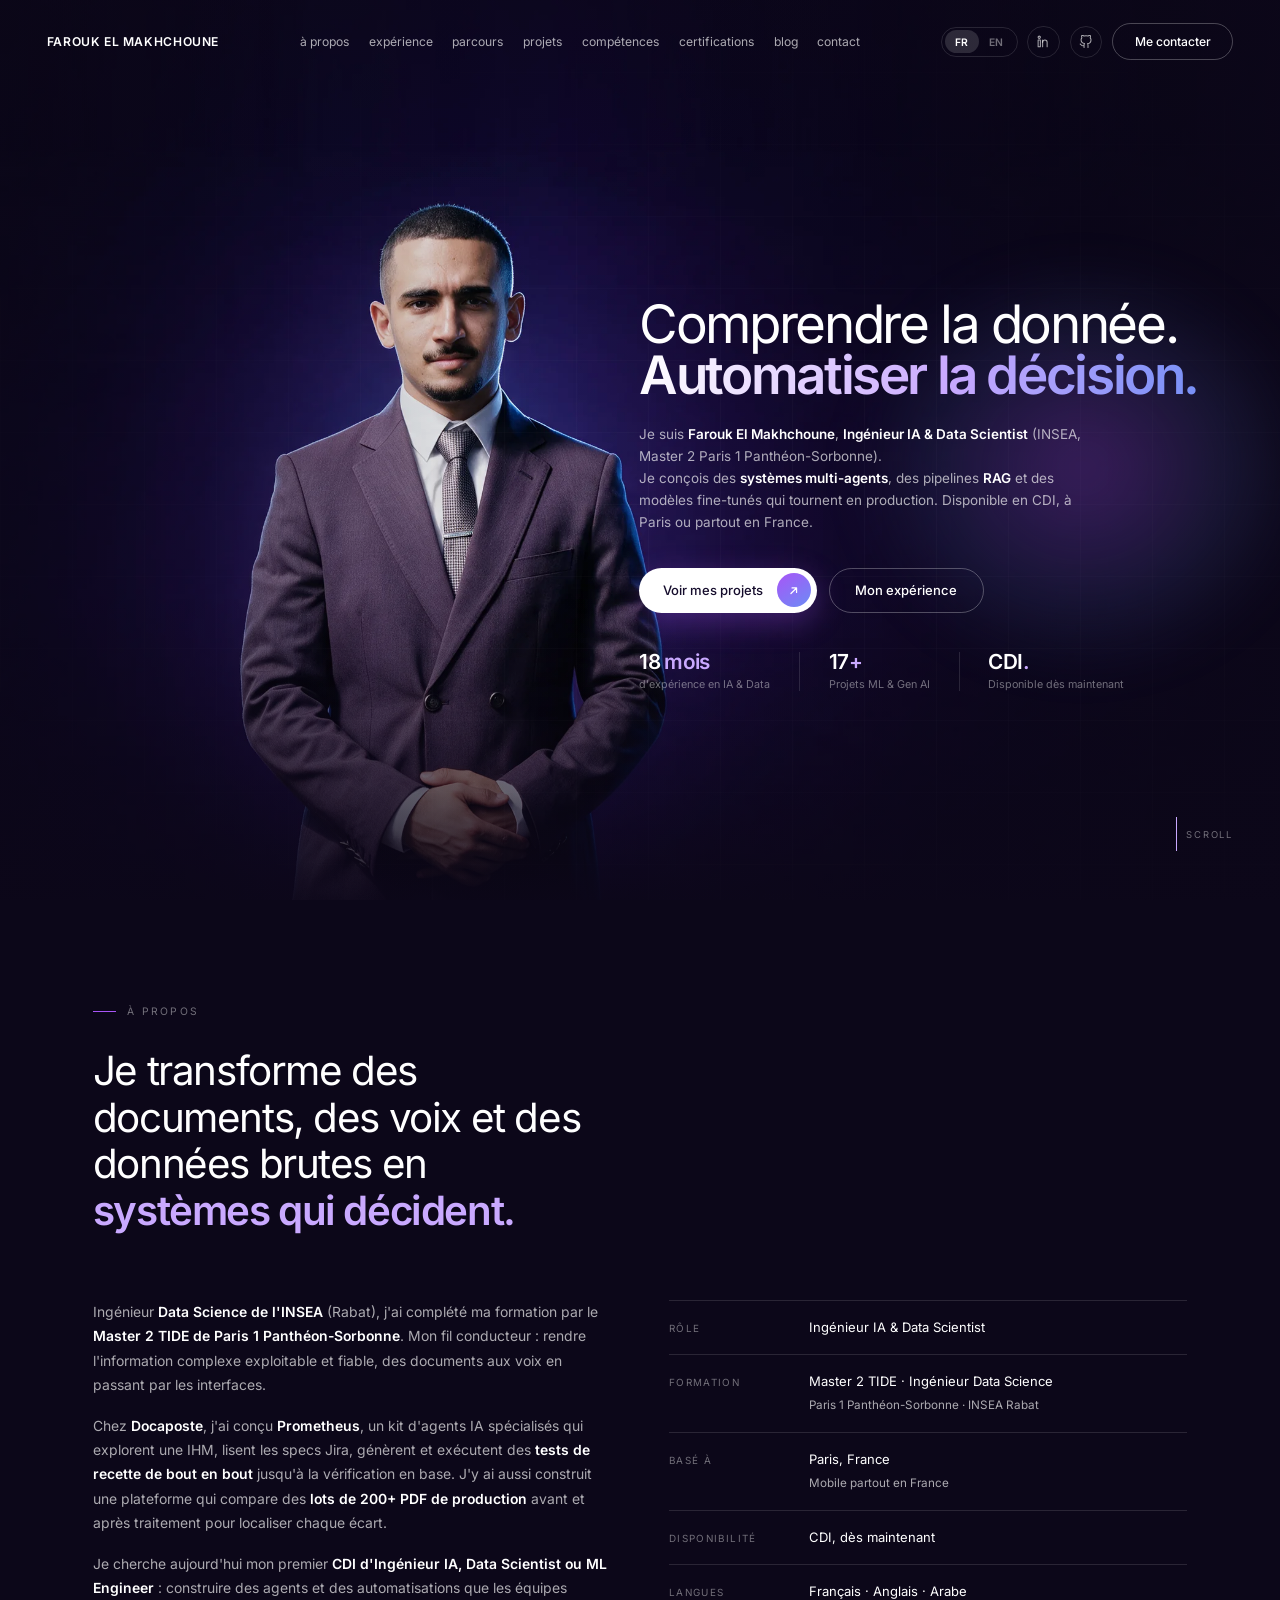
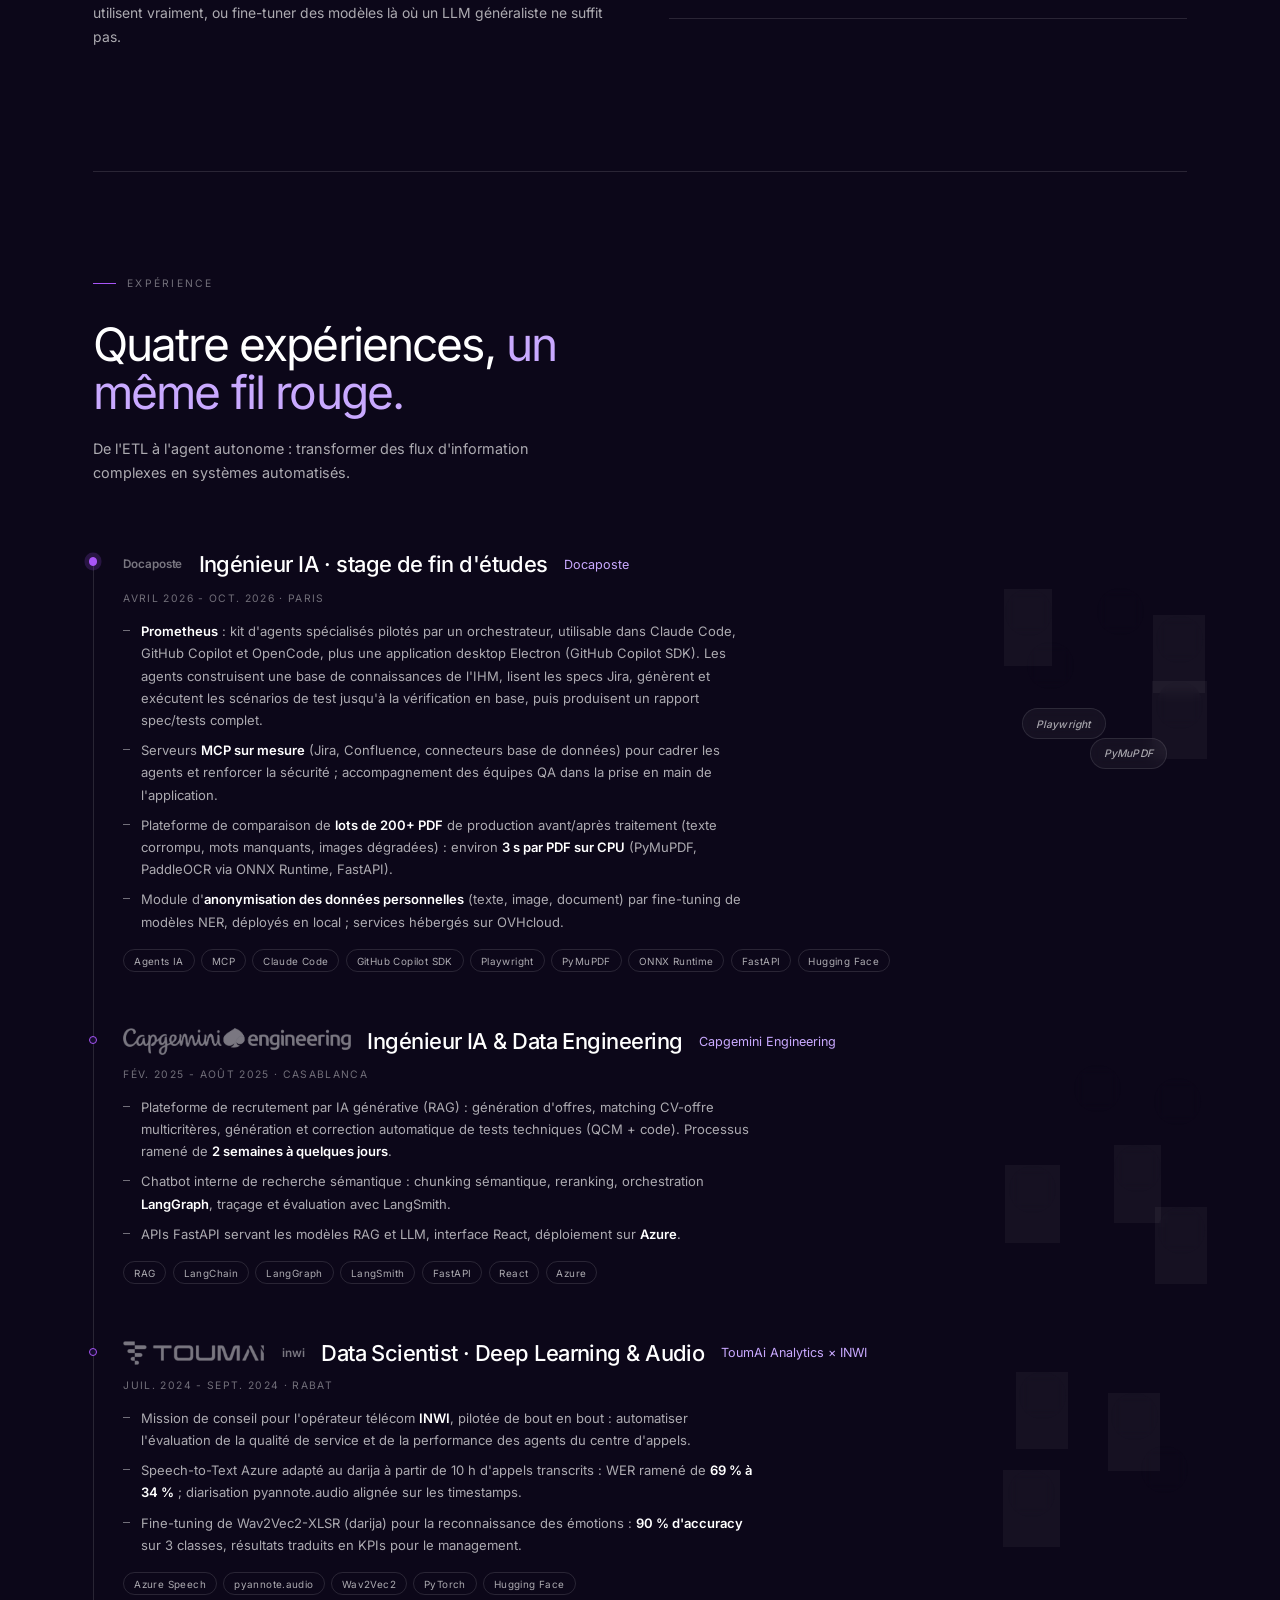
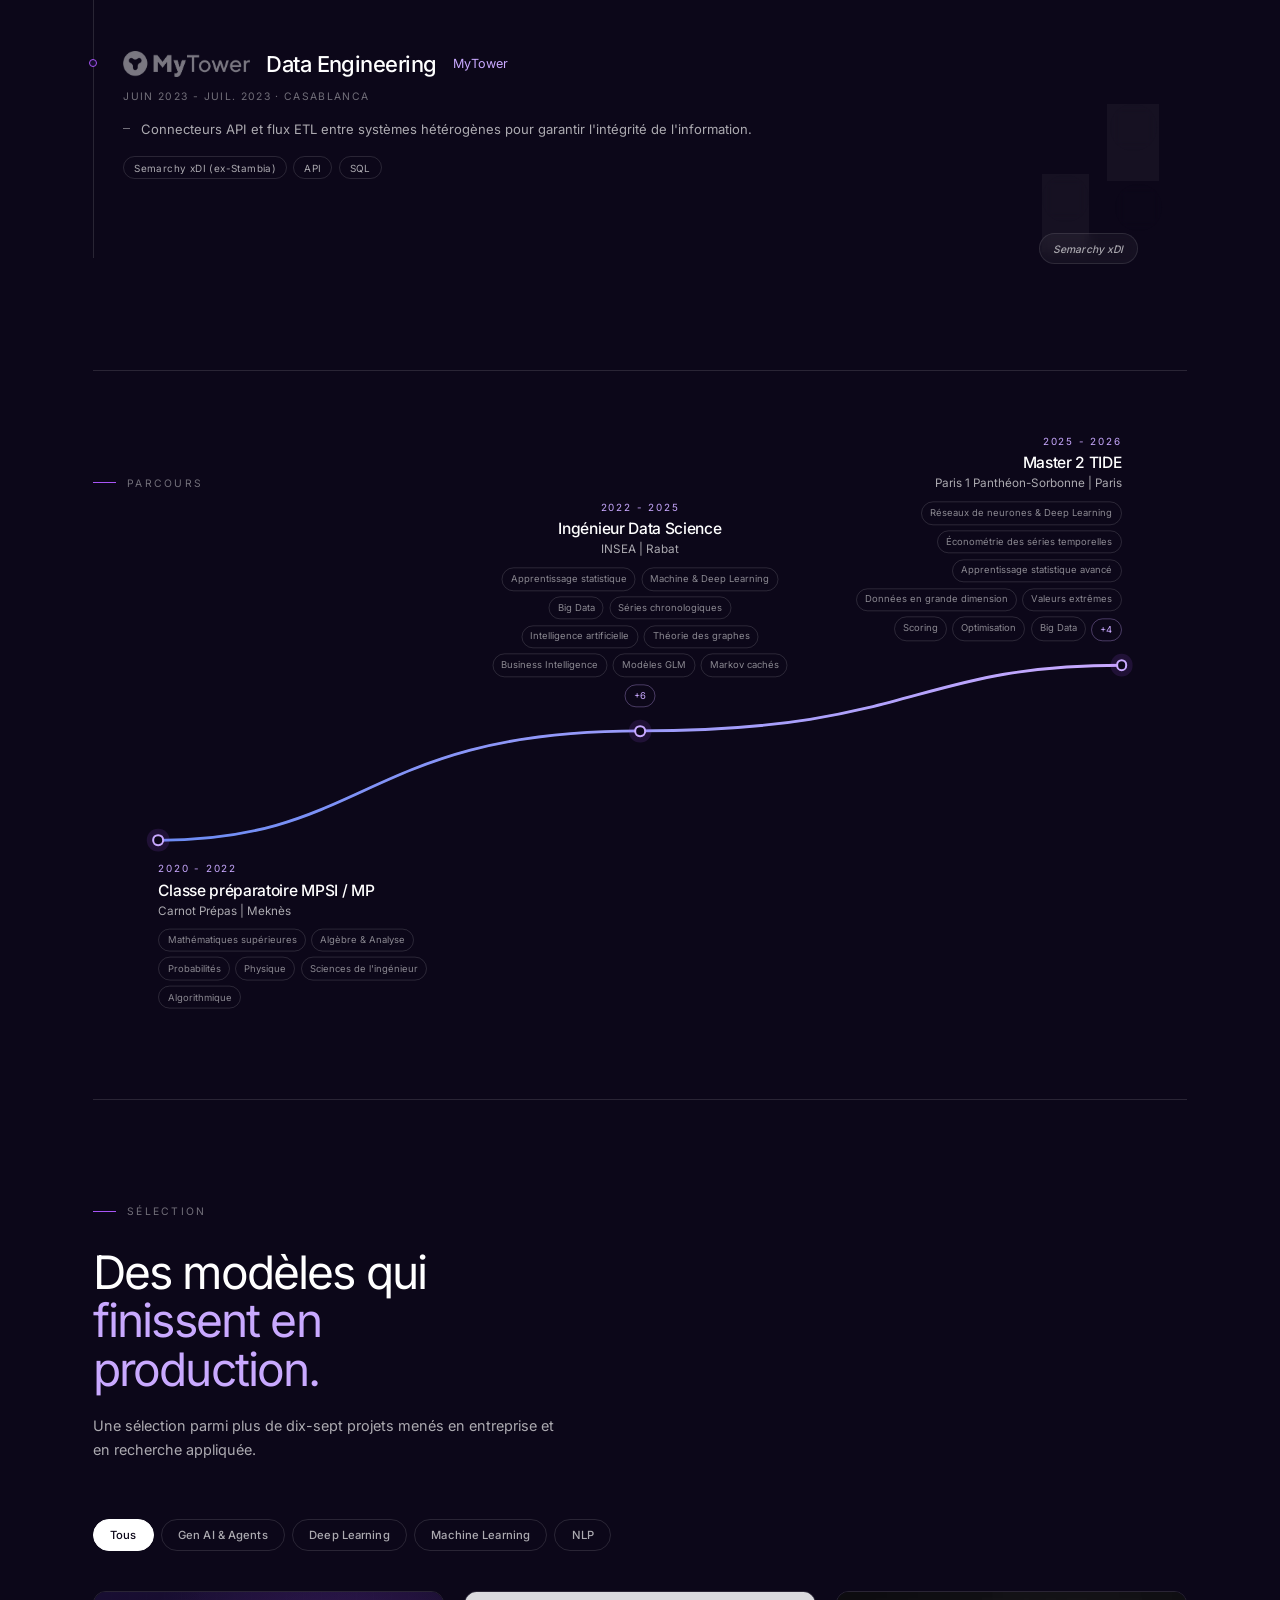
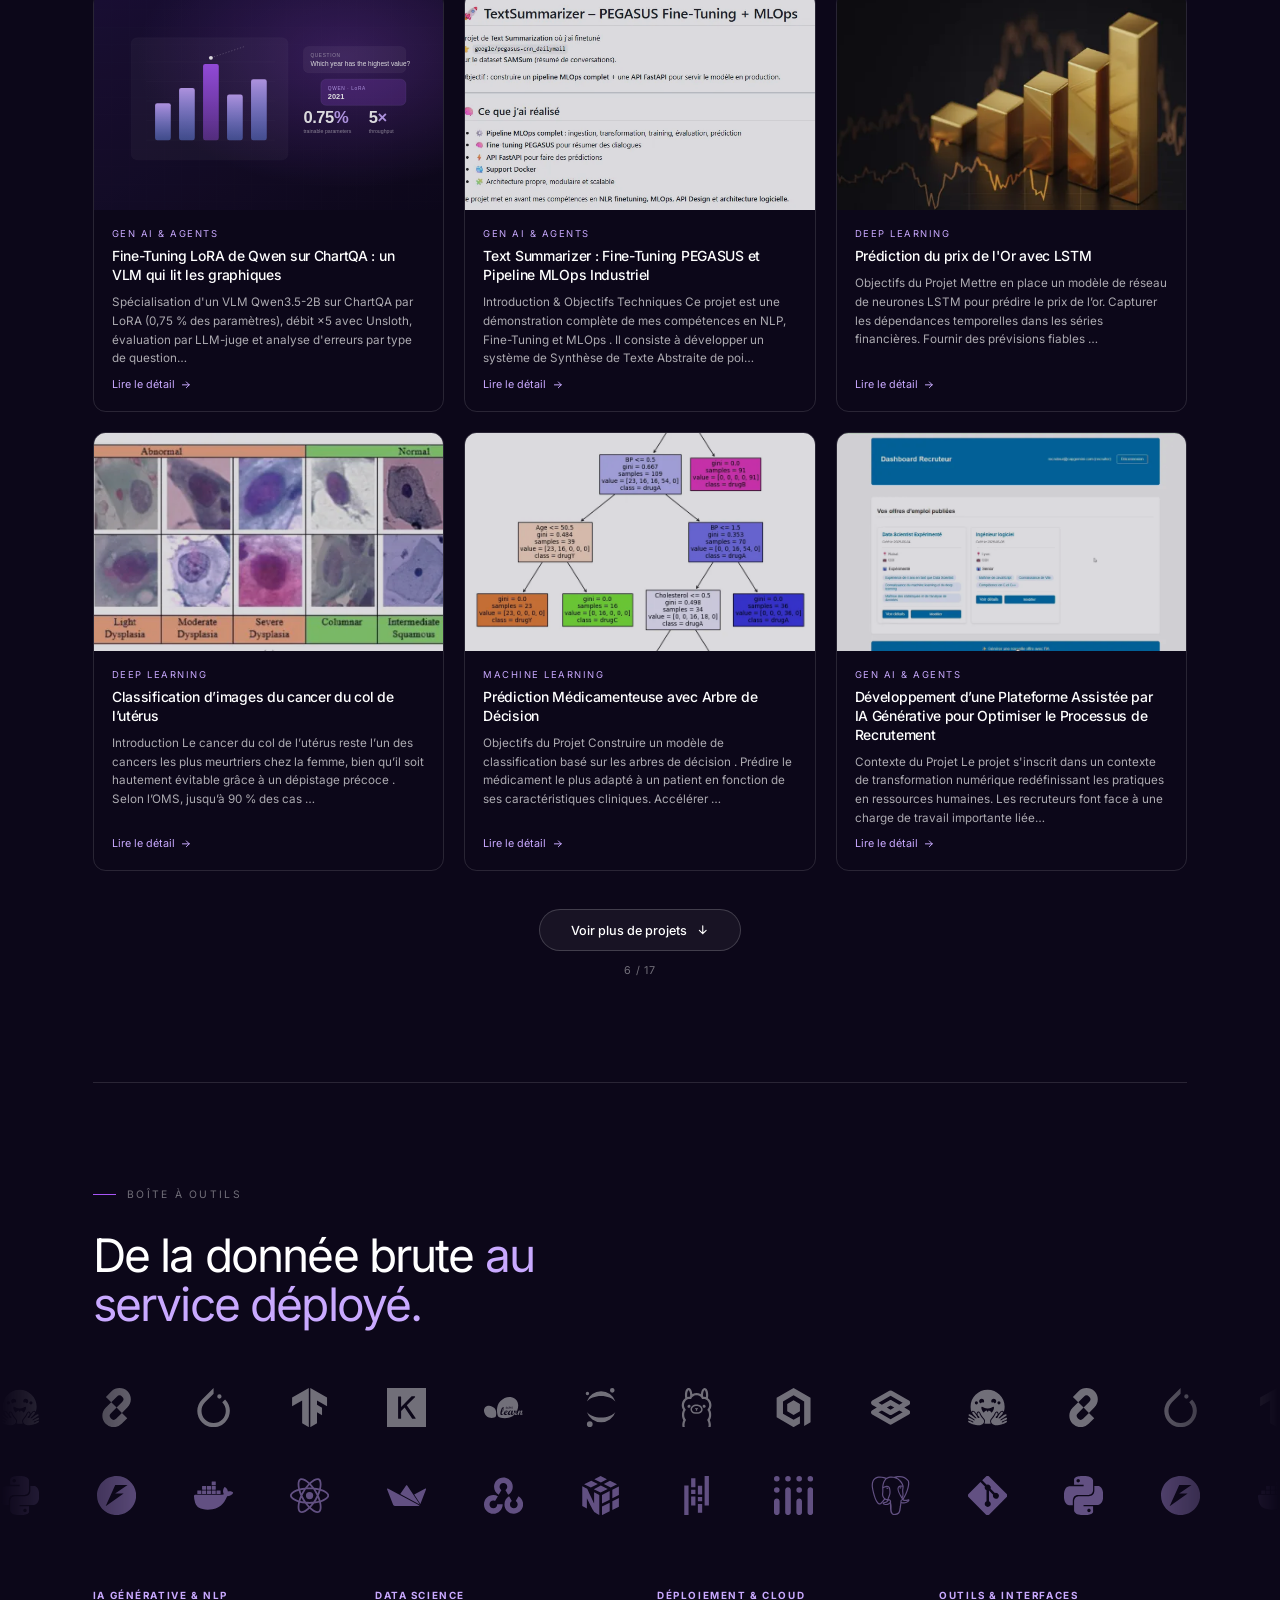
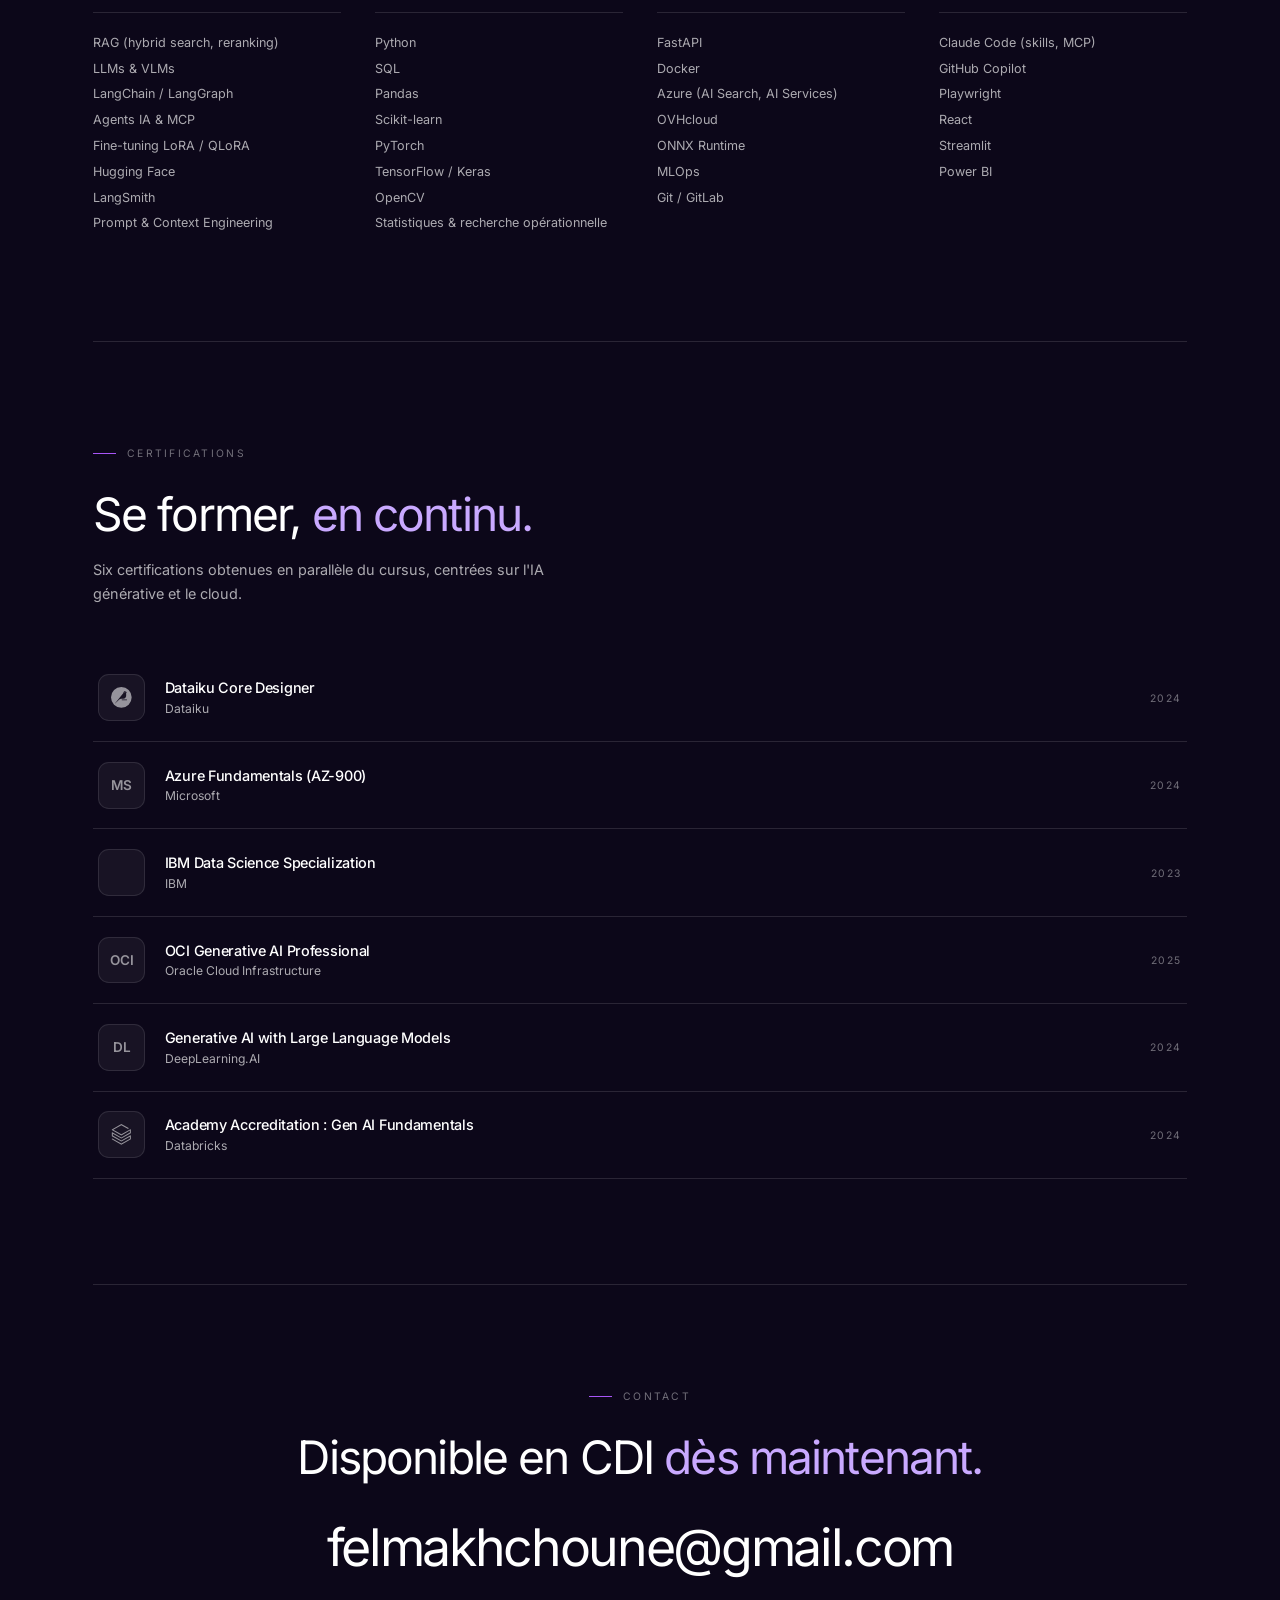
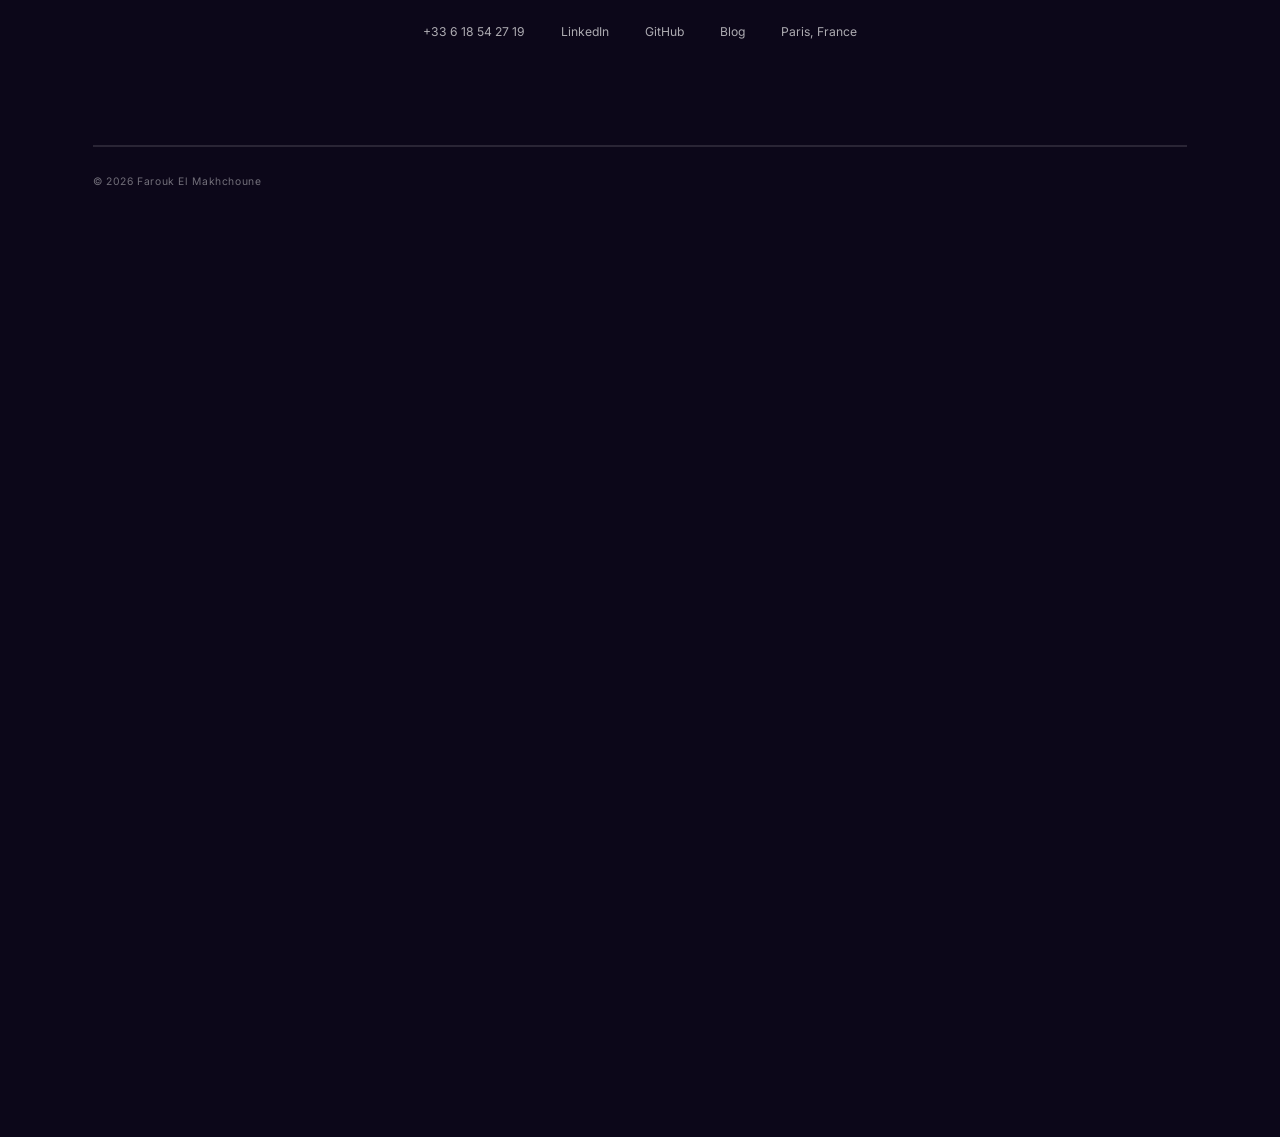
==== commit aec0b724: "Blog : version anglaise (FR / EN), nouvel encart Environnement de test, textes sans deux-points - Gé" ====
--- a/index.html
+++ b/index.html
@@ -686,7 +686,7 @@
       <a href="#projects" data-i18n data-fr="projets" data-en="projects">projets</a>
     <a href="#skills" data-i18n data-fr="compétences" data-en="skills">compétences</a>
     <a href="#certifications" data-i18n data-fr="certifications" data-en="certifications">certifications</a>
-    <a href="blog/" class="nav-blog">blog</a>
+    <a href="blog/" class="nav-blog" data-href-fr="blog/" data-href-en="en/blog/">blog</a>
     <a href="#contact" data-i18n data-fr="contact" data-en="contact">contact</a>
   </div>
   <div class="nav-right">
@@ -1066,7 +1066,7 @@
       <a href="tel:+33618542719">+33 6 18 54 27 19</a>
       <a href="https://www.linkedin.com/in/farouk-el-makhchoune-6753b1248/" target="_blank" rel="noopener">LinkedIn</a>
       <a href="https://github.com/Faroukelmak" target="_blank" rel="noopener">GitHub</a>
-      <a href="blog/">Blog</a>
+      <a href="blog/" data-href-fr="blog/" data-href-en="en/blog/">Blog</a>
       <span>Paris, France</span>
     </div>
   </div>
@@ -1214,6 +1214,9 @@
     document.querySelectorAll('[data-i18n-html]').forEach(function(el){
       var v=el.getAttribute('data-'+lang); if(v!==null) el.innerHTML=v;
     });
+    document.querySelectorAll('[data-href-'+lang+']').forEach(function(el){
+      el.setAttribute('href',el.getAttribute('data-href-'+lang));
+    });
     document.querySelectorAll('[data-split]').forEach(function(el){
       el.dispatchEvent(new CustomEvent('i18n:update'));
     });
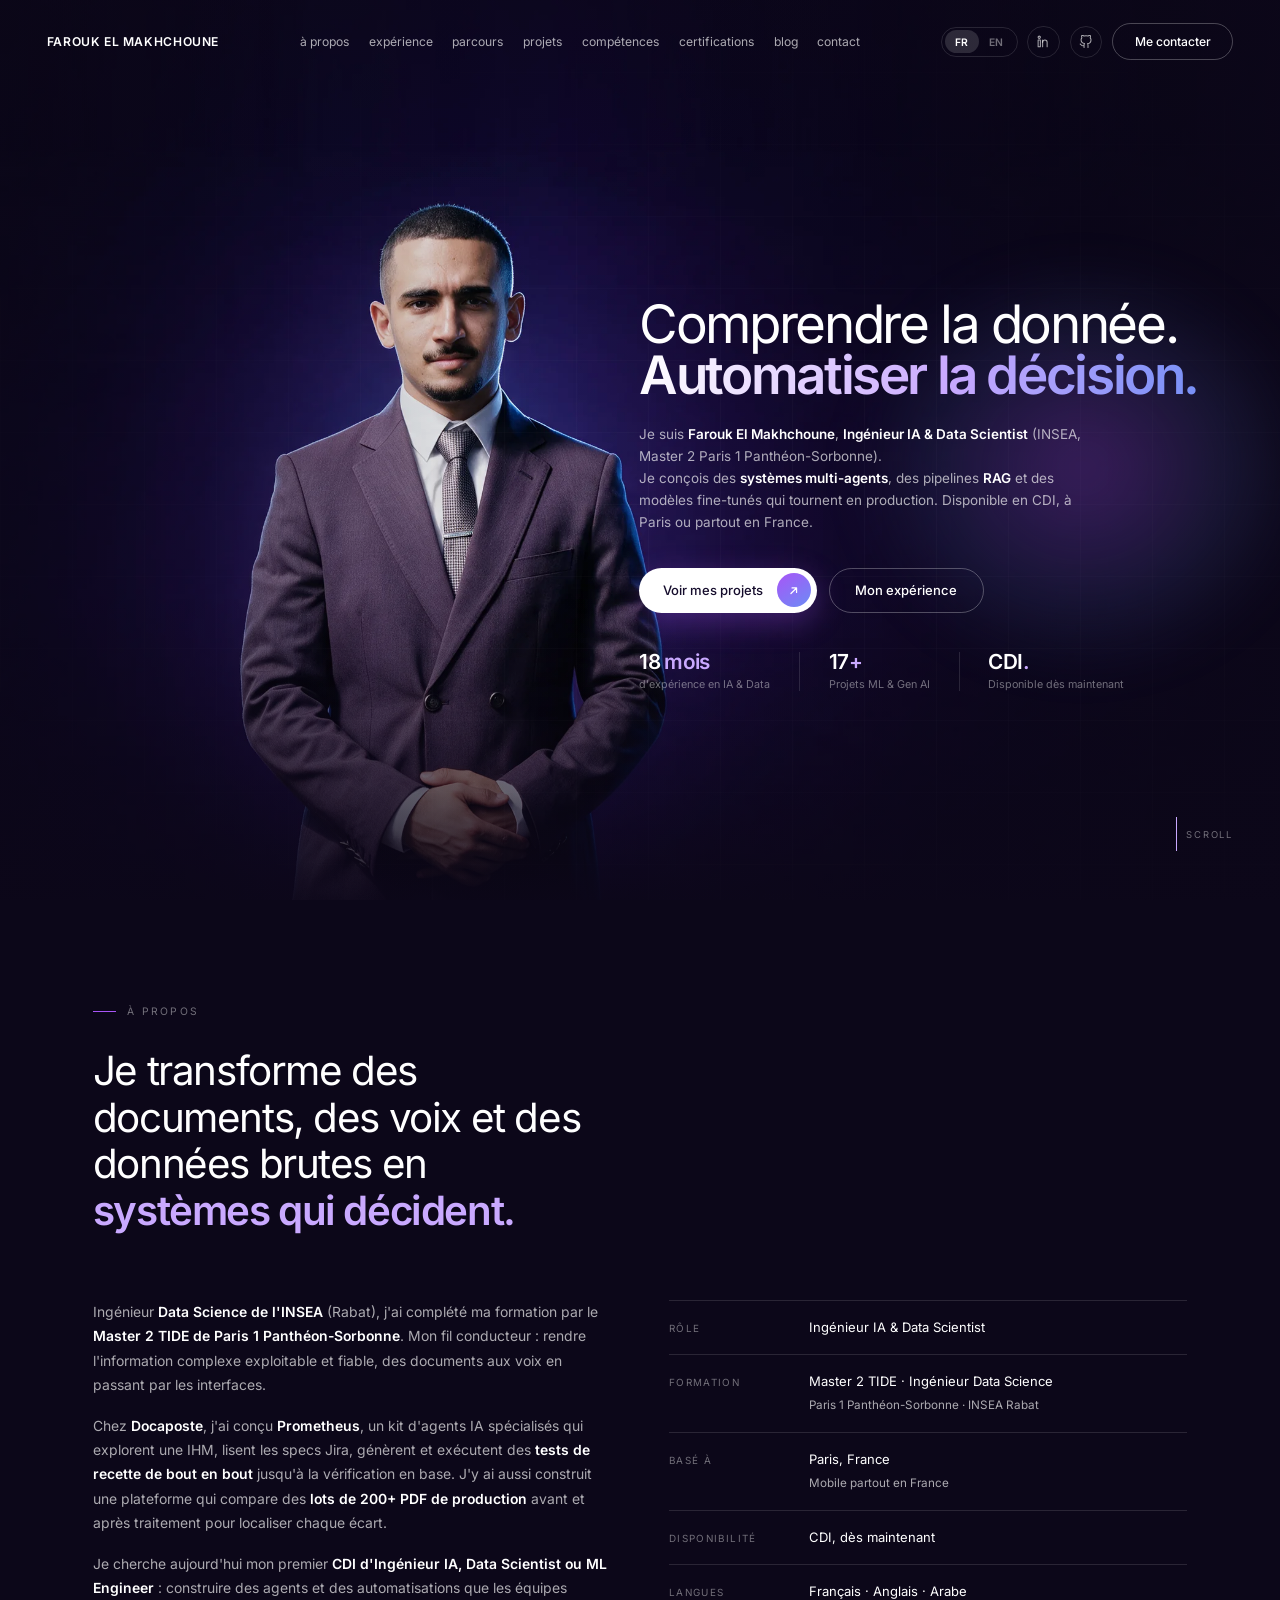
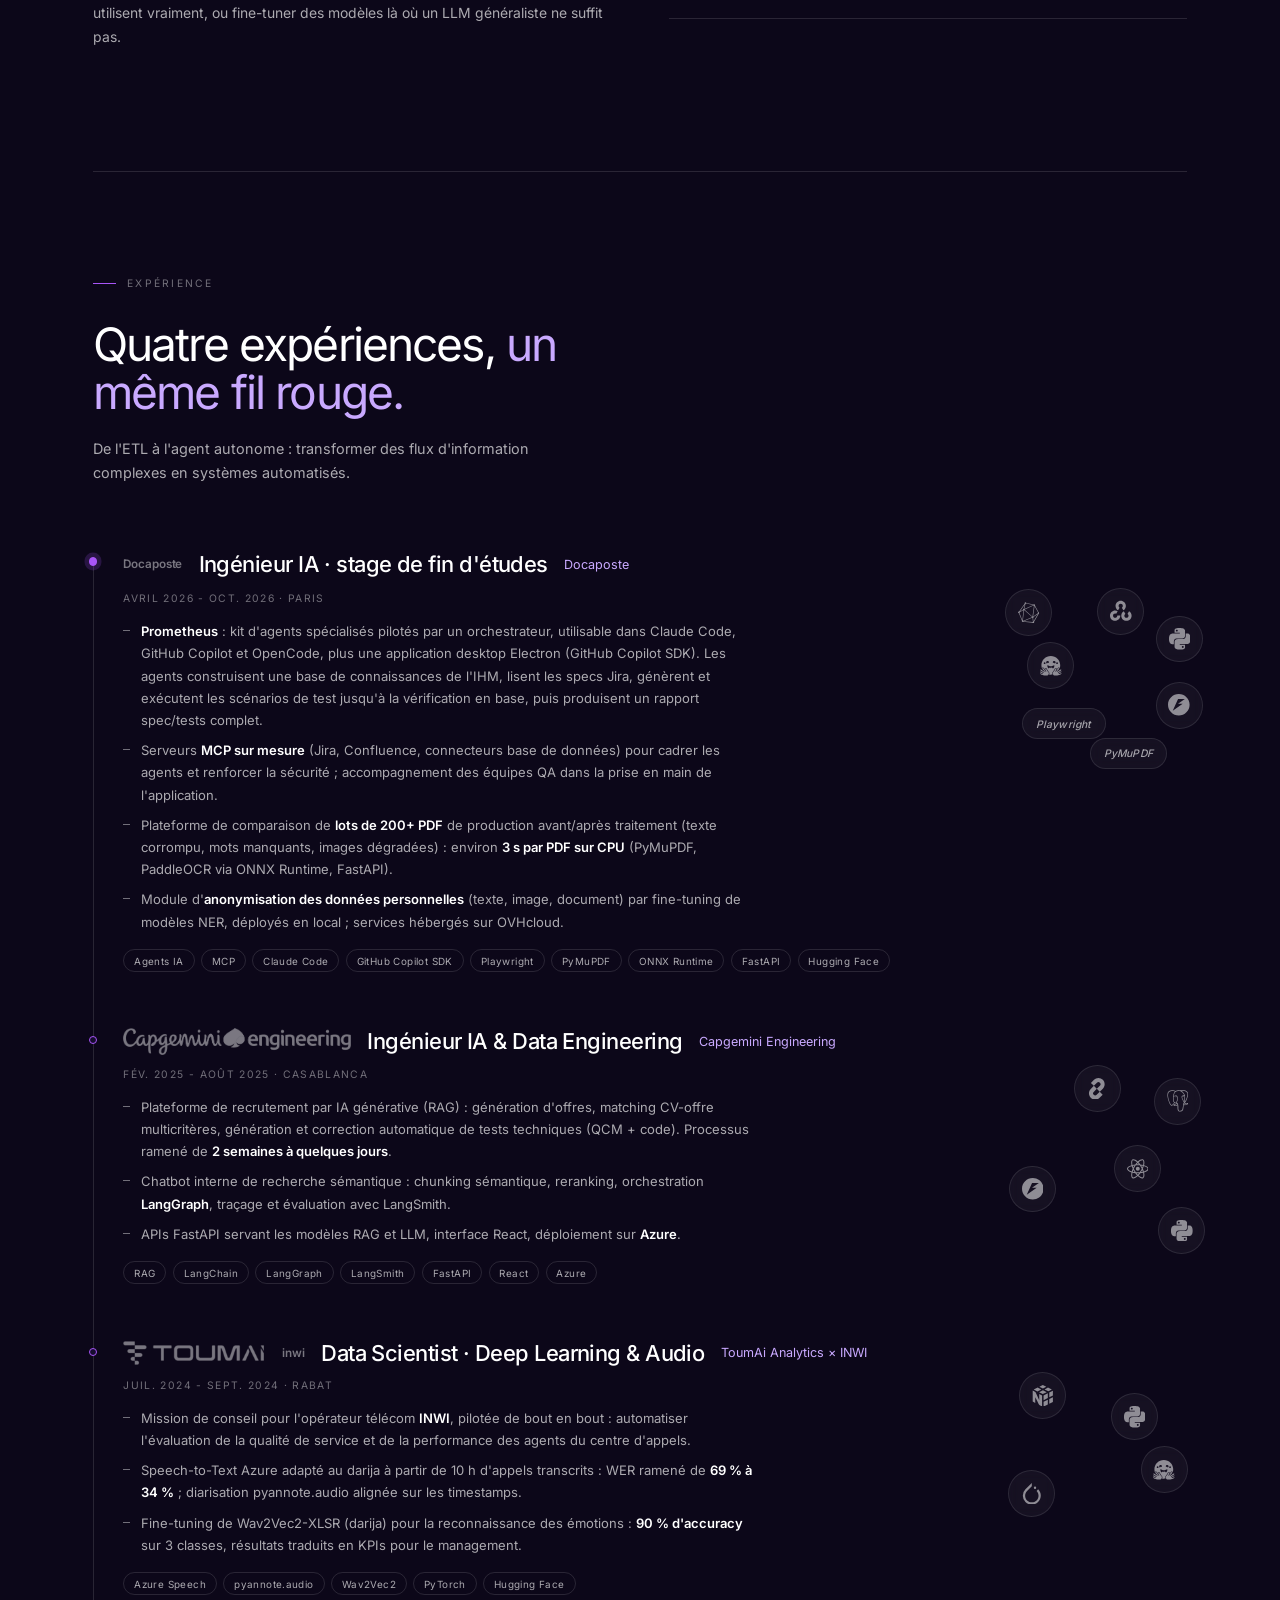
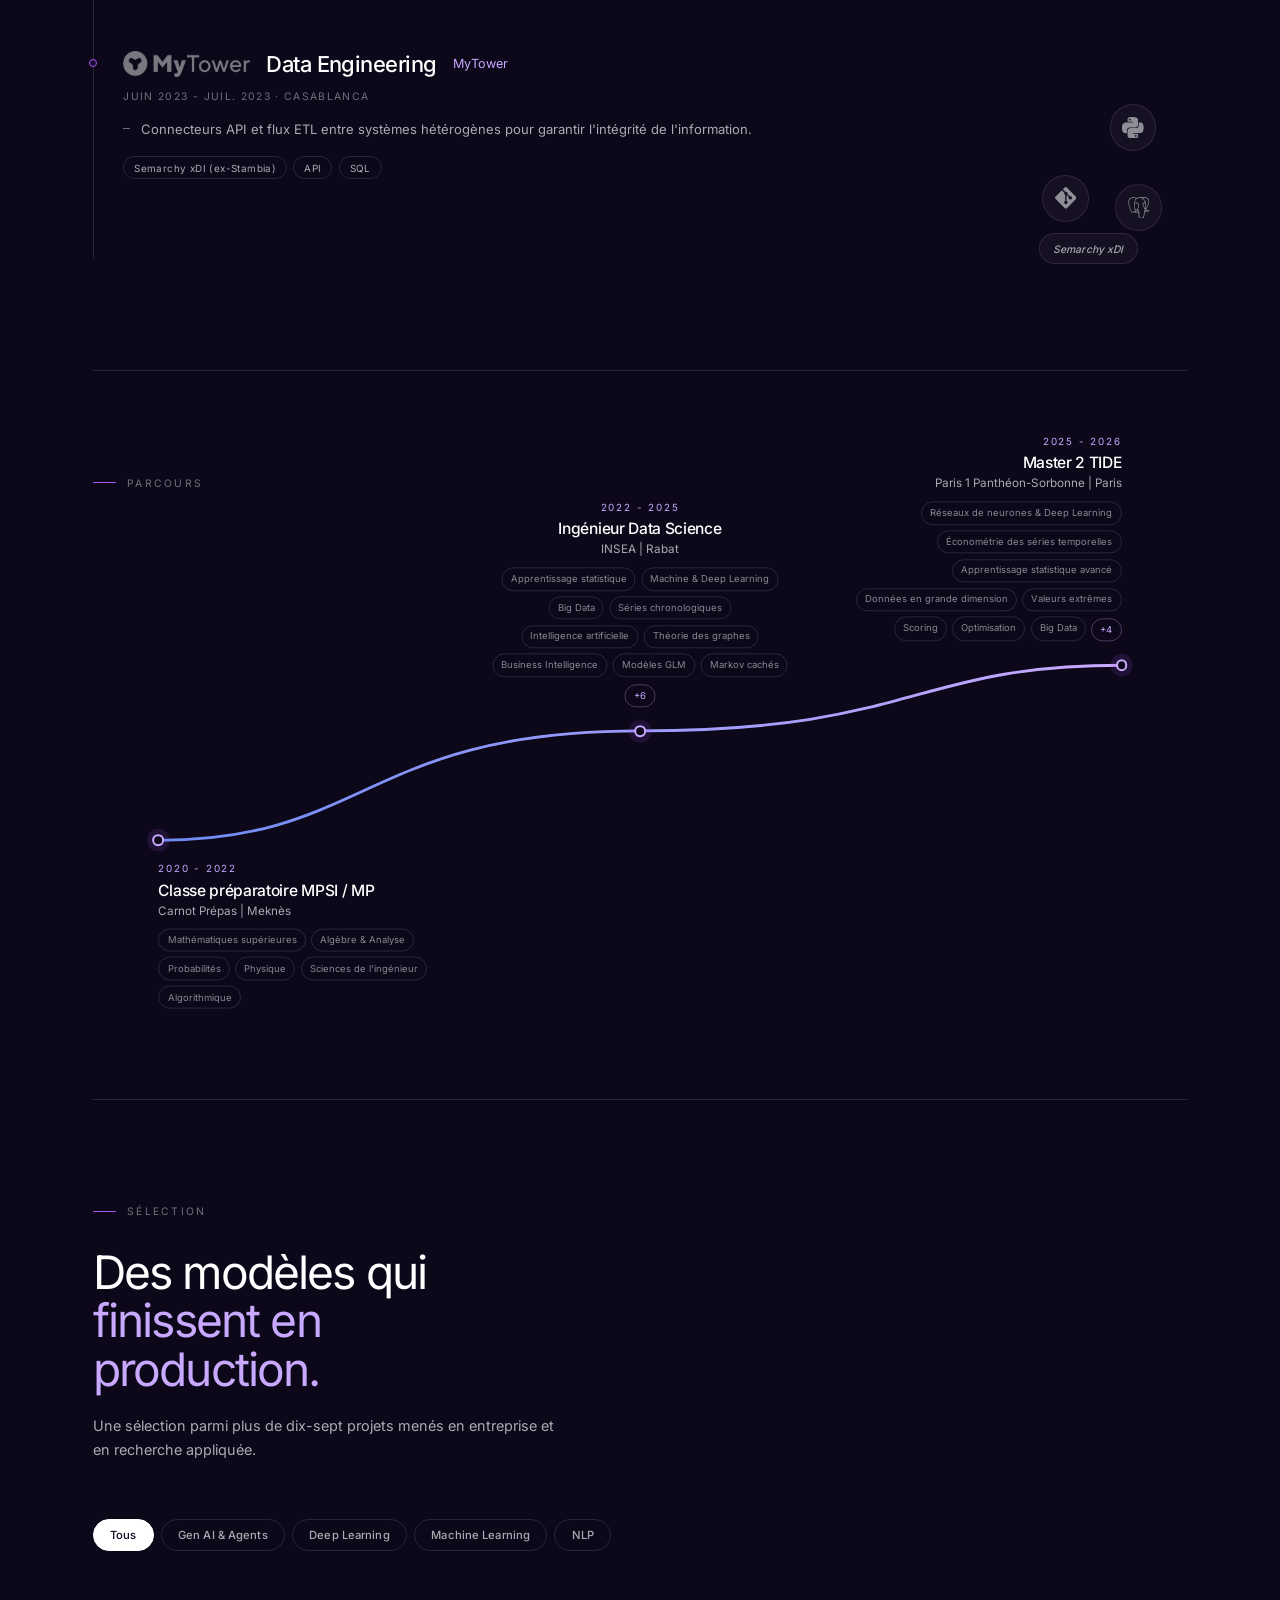
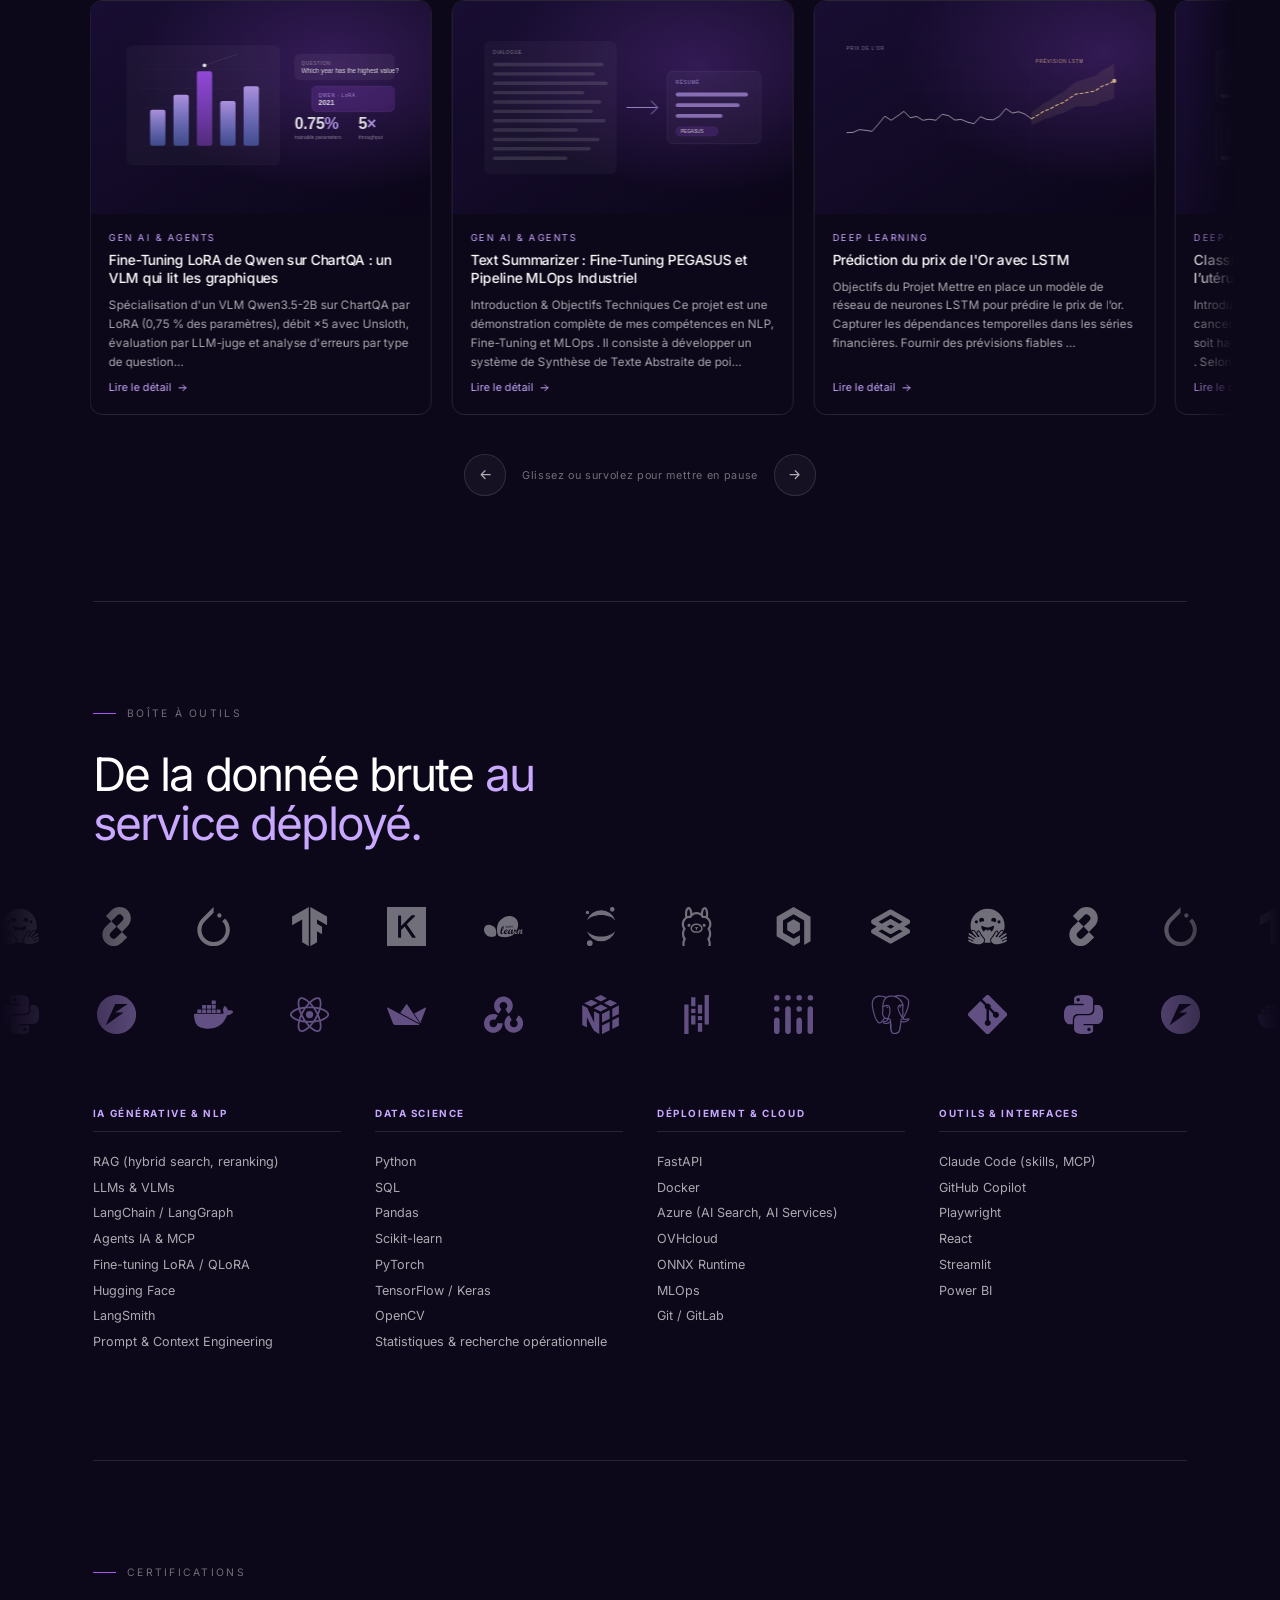
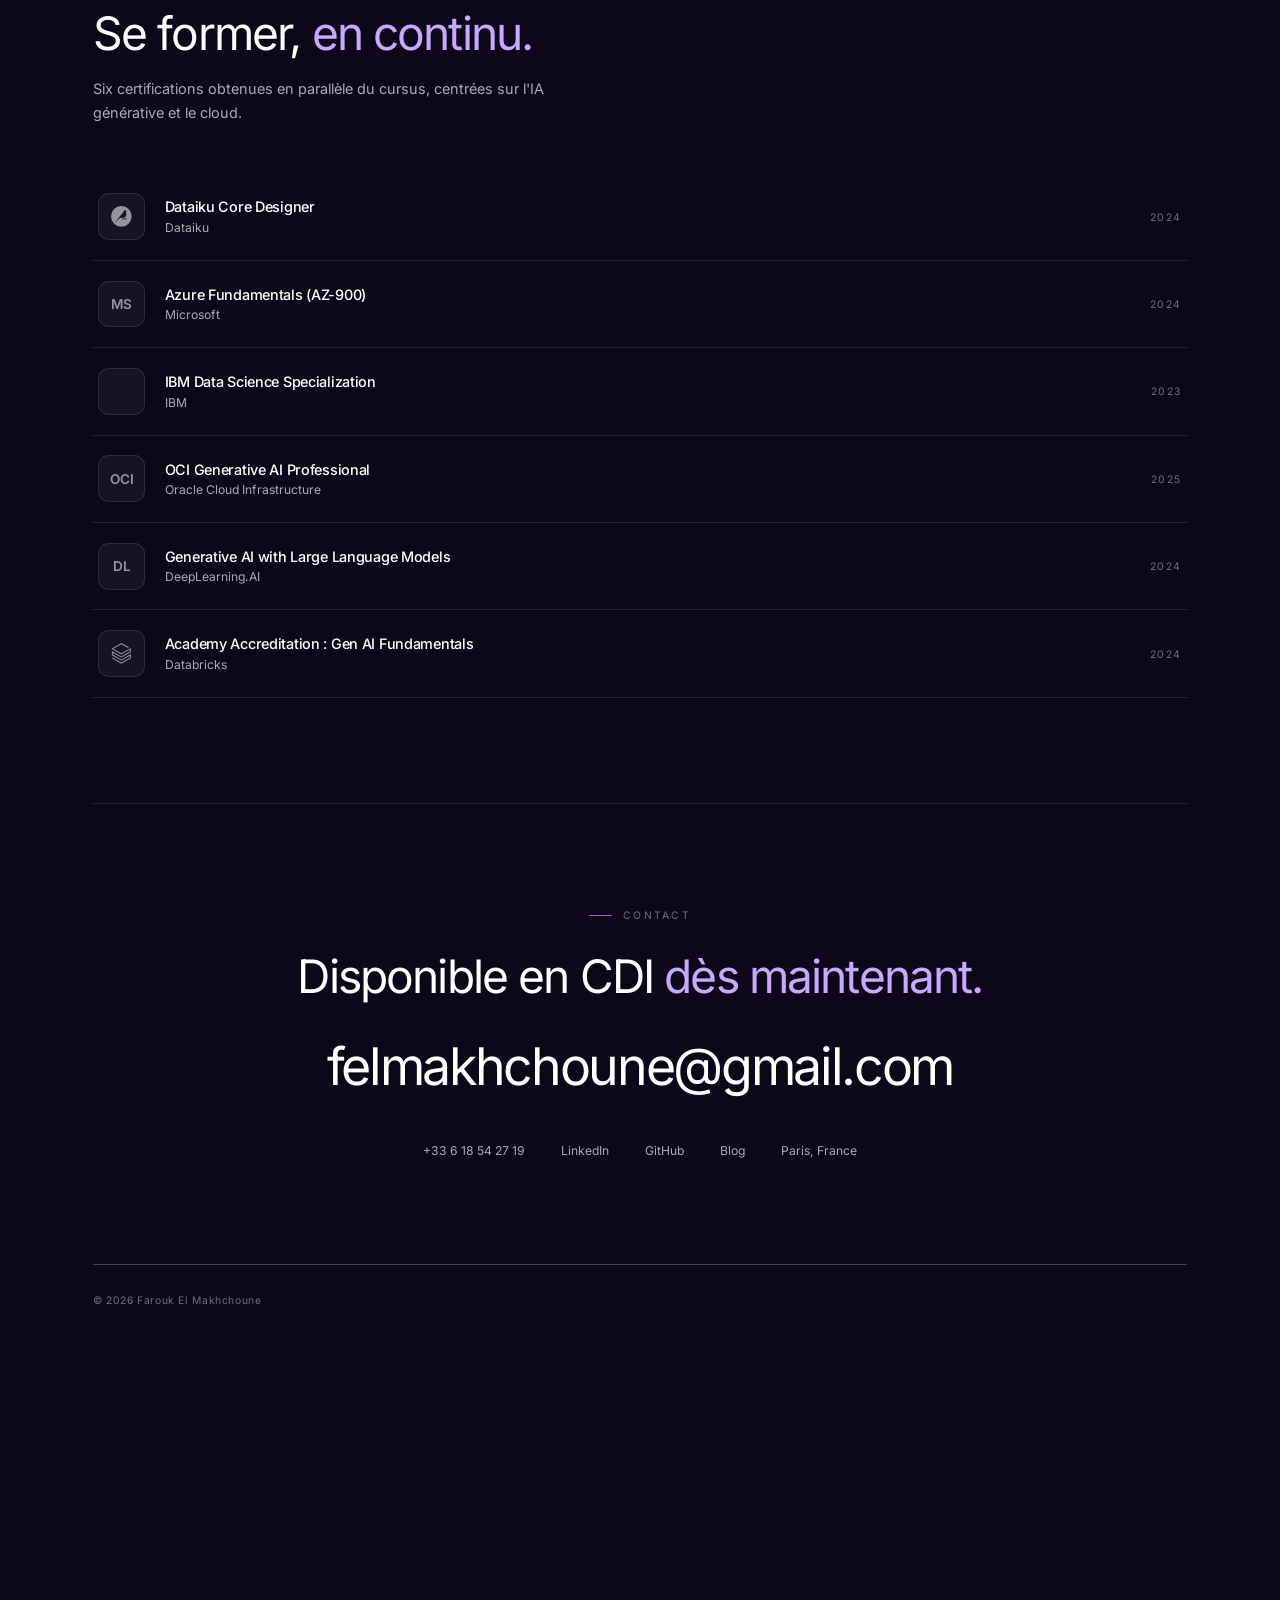
==== commit 911c6c87: "Projets : carrousel horizontal animé et nouvelles illustrations - Les cartes défilent en boucle, pau" ====
--- a/index.html
+++ b/index.html
@@ -558,7 +558,21 @@
   }
   .pfilters button:hover{color:#fff;border-color:rgba(255,255,255,.28);}
   .pfilters button.on{color:#0C0719;background:#fff;border-color:#fff;}
-  .pgrid{display:grid;grid-template-columns:repeat(3,1fr);gap:22px;}
+  .ptrack{position:relative;overflow:hidden;margin:0 -52px;padding:10px 52px 14px;cursor:grab;touch-action:pan-y;
+    -webkit-mask-image:linear-gradient(90deg,transparent,#000 52px,#000 calc(100% - 52px),transparent);
+            mask-image:linear-gradient(90deg,transparent,#000 52px,#000 calc(100% - 52px),transparent);}
+  .ptrack.dragging{cursor:grabbing;}
+  .ptrack.dragging .pcard{pointer-events:none;}
+  .pgrid{display:flex;gap:22px;width:max-content;will-change:transform;}
+  .pgrid .pcard{width:380px;flex:0 0 auto;}
+  .pgrid .pcard[hidden]{display:none;}
+  .pnav{display:flex;align-items:center;justify-content:center;gap:18px;margin-top:30px;}
+  .pnav-btn{width:46px;height:46px;border-radius:50%;display:flex;align-items:center;justify-content:center;cursor:pointer;
+    color:var(--dim);background:rgba(255,255,255,.04);border:1px solid var(--line);transition:all .4s var(--ease);}
+  .pnav-btn svg{width:17px;height:17px;}
+  .pnav-btn:hover{color:#fff;border-color:rgba(201,169,255,.55);transform:translateY(-2px);}
+  .pnav-hint{font-size:12px;letter-spacing:.06em;color:var(--dimmer);}
+  @media (max-width:760px){.ptrack{margin:0 -22px;padding:10px 22px 14px;}.pgrid .pcard{width:78vw;}.pnav-hint{display:none;}}
   .pcard{
     text-align:left;background:none;border:1px solid var(--line);border-radius:14px;
     overflow:hidden;cursor:pointer;padding:0;font-family:var(--font);
@@ -918,8 +932,10 @@
        style="margin-bottom:64px">Une sélection parmi plus de dix-sept projets menés en entreprise et en recherche appliquée.</p>
 
     <div class="pfilters" id="pfilters"><button class="on" data-f="all" data-i18n data-fr="Tous" data-en="All">Tous</button><button class="" data-f="genai" data-i18n data-fr="Gen AI & Agents" data-en="Gen AI & Agents">Gen AI & Agents</button><button class="" data-f="dl" data-i18n data-fr="Deep Learning" data-en="Deep Learning">Deep Learning</button><button class="" data-f="ml" data-i18n data-fr="Machine Learning" data-en="Machine Learning">Machine Learning</button><button class="" data-f="nlp" data-i18n data-fr="NLP" data-en="NLP">NLP</button></div>
-    <div class="pgrid" id="pgrid"><button class="pcard" data-cat="genai" data-open="p16"><span class="pcard-img"><img src="assets/projects/chartqa-lora.svg" alt="" loading="lazy"></span><span class="pcard-body"><span class="cat">Gen AI & Agents</span><h3>Fine-Tuning LoRA de Qwen sur ChartQA : un VLM qui lit les graphiques</h3><p>Spécialisation d'un VLM Qwen3.5-2B sur ChartQA par LoRA (0,75 % des paramètres), débit ×5 avec Unsloth, évaluation par LLM-juge et analyse d'erreurs par type de question…</p><span class="more"><span data-i18n data-fr="Lire le détail" data-en="Read more">Lire le détail</span><svg viewBox="0 0 24 24" fill="none" stroke="currentColor" stroke-width="2" stroke-linecap="round" stroke-linejoin="round"><path d="M5 12h14M13 6l6 6-6 6"/></svg></span></span></button><button class="pcard" data-cat="genai" data-open="p0"><span class="pcard-img"><img src="assets/projects/textsummarizer-arch.webp" alt="" loading="lazy"></span><span class="pcard-body"><span class="cat">Gen AI & Agents</span><h3>Text Summarizer : Fine-Tuning PEGASUS et Pipeline MLOps Industriel</h3><p>Introduction & Objectifs Techniques Ce projet est une démonstration complète de mes compétences en NLP, Fine-Tuning et MLOps . Il consiste à développer un système de Synthèse de Texte Abstraite de poi…</p><span class="more"><span data-i18n data-fr="Lire le détail" data-en="Read more">Lire le détail</span><svg viewBox="0 0 24 24" fill="none" stroke="currentColor" stroke-width="2" stroke-linecap="round" stroke-linejoin="round"><path d="M5 12h14M13 6l6 6-6 6"/></svg></span></span></button><button class="pcard" data-cat="dl" data-open="p1"><span class="pcard-img"><img src="assets/projects/predictiongold-lstm.webp" alt="" loading="lazy"></span><span class="pcard-body"><span class="cat">Deep Learning</span><h3>Prédiction du prix de l'Or avec LSTM</h3><p>Objectifs du Projet Mettre en place un modèle de réseau de neurones LSTM pour prédire le prix de l’or. Capturer les dépendances temporelles dans les séries financières. Fournir des prévisions fiables …</p><span class="more"><span data-i18n data-fr="Lire le détail" data-en="Read more">Lire le détail</span><svg viewBox="0 0 24 24" fill="none" stroke="currentColor" stroke-width="2" stroke-linecap="round" stroke-linejoin="round"><path d="M5 12h14M13 6l6 6-6 6"/></svg></span></span></button><button class="pcard" data-cat="dl" data-open="p2"><span class="pcard-img"><img src="assets/projects/cancer-du-col-de-l-ut-rus.webp" alt="" loading="lazy"></span><span class="pcard-body"><span class="cat">Deep Learning</span><h3>Classification d’images du cancer du col de l’utérus</h3><p>Introduction Le cancer du col de l’utérus reste l’un des cancers les plus meurtriers chez la femme, bien qu’il soit hautement évitable grâce à un dépistage précoce . Selon l’OMS, jusqu’à 90 % des cas …</p><span class="more"><span data-i18n data-fr="Lire le détail" data-en="Read more">Lire le détail</span><svg viewBox="0 0 24 24" fill="none" stroke="currentColor" stroke-width="2" stroke-linecap="round" stroke-linejoin="round"><path d="M5 12h14M13 6l6 6-6 6"/></svg></span></span></button><button class="pcard" data-cat="ml" data-open="p3"><span class="pcard-img"><img src="assets/projects/pred-drug-decisiontree.webp" alt="" loading="lazy"></span><span class="pcard-body"><span class="cat">Machine Learning</span><h3>Prédiction Médicamenteuse avec Arbre de Décision</h3><p>Objectifs du Projet Construire un modèle de classification basé sur les arbres de décision . Prédire le médicament le plus adapté à un patient en fonction de ses caractéristiques cliniques. Accélérer …</p><span class="more"><span data-i18n data-fr="Lire le détail" data-en="Read more">Lire le détail</span><svg viewBox="0 0 24 24" fill="none" stroke="currentColor" stroke-width="2" stroke-linecap="round" stroke-linejoin="round"><path d="M5 12h14M13 6l6 6-6 6"/></svg></span></span></button><button class="pcard" data-cat="genai" data-open="p4"><span class="pcard-img"><img src="assets/projects/pfe.webp" alt="" loading="lazy"></span><span class="pcard-body"><span class="cat">Gen AI & Agents</span><h3>Développement d’une Plateforme Assistée par IA Générative pour Optimiser le Processus de Recrutement</h3><p>Contexte du Projet Le projet s'inscrit dans un contexte de transformation numérique redéfinissant les pratiques en ressources humaines. Les recruteurs font face à une charge de travail importante liée…</p><span class="more"><span data-i18n data-fr="Lire le détail" data-en="Read more">Lire le détail</span><svg viewBox="0 0 24 24" fill="none" stroke="currentColor" stroke-width="2" stroke-linecap="round" stroke-linejoin="round"><path d="M5 12h14M13 6l6 6-6 6"/></svg></span></span></button><button class="pcard" data-cat="dl" data-open="p5"><span class="pcard-img"><img src="assets/projects/churn-pred.webp" alt="" loading="lazy"></span><span class="pcard-body"><span class="cat">Deep Learning</span><h3>Prédiction du Churn Client avec un Réseau de Neurones Artificiel - ANN</h3><p>Introduction La fidélisation client est un enjeu majeur pour les entreprises. Ce projet vise à prédire le départ (churn) des clients d’une banque à l’aide d’un modèle d’intelligence artificielle basé …</p><span class="more"><span data-i18n data-fr="Lire le détail" data-en="Read more">Lire le détail</span><svg viewBox="0 0 24 24" fill="none" stroke="currentColor" stroke-width="2" stroke-linecap="round" stroke-linejoin="round"><path d="M5 12h14M13 6l6 6-6 6"/></svg></span></span></button><button class="pcard" data-cat="genai" data-open="p6"><span class="pcard-img"><img src="assets/projects/pfa.webp" alt="" loading="lazy"></span><span class="pcard-body"><span class="cat">Gen AI & Agents</span><h3>Projet d'Analyse Émotionnelle des Appels Clients INWI avec ToumAI Analytics</h3><p>Présentation du Projet Ce projet de fin d'année vise à améliorer un modèle d'analyse émotionnelle sur les appels clients d'INWI pour évaluer les agents du service client. Il s'inscrit dans la vision d…</p><span class="more"><span data-i18n data-fr="Lire le détail" data-en="Read more">Lire le détail</span><svg viewBox="0 0 24 24" fill="none" stroke="currentColor" stroke-width="2" stroke-linecap="round" stroke-linejoin="round"><path d="M5 12h14M13 6l6 6-6 6"/></svg></span></span></button><button class="pcard" data-cat="dl" data-open="p7"><span class="pcard-img"><img src="assets/projects/default-loan-pred.webp" alt="" loading="lazy"></span><span class="pcard-body"><span class="cat">Deep Learning</span><h3>Prédiction du Défaut de Remboursement avec un Modèle ANN</h3><p>Introduction Ce projet vise à prédire si un client fera défaut sur le remboursement d’un prêt à partir de données financières et comportementales. Nous utilisons un réseau de neurones artificiels (ANN…</p><span class="more"><span data-i18n data-fr="Lire le détail" data-en="Read more">Lire le détail</span><svg viewBox="0 0 24 24" fill="none" stroke="currentColor" stroke-width="2" stroke-linecap="round" stroke-linejoin="round"><path d="M5 12h14M13 6l6 6-6 6"/></svg></span></span></button><button class="pcard" data-cat="dl" data-open="p8"><span class="pcard-img"><img src="assets/projects/age-pred.webp" alt="" loading="lazy"></span><span class="pcard-body"><span class="cat">Deep Learning</span><h3>Prédiction d'Âge à partir d'Images avec YOLO et CNN</h3><p>Introduction Ce projet vise à développer un modèle performant capable de prédire l’âge d’une personne à partir d’une image en exploitant les techniques avancées de Deep Learning. Pour cela, une approc…</p><span class="more"><span data-i18n data-fr="Lire le détail" data-en="Read more">Lire le détail</span><svg viewBox="0 0 24 24" fill="none" stroke="currentColor" stroke-width="2" stroke-linecap="round" stroke-linejoin="round"><path d="M5 12h14M13 6l6 6-6 6"/></svg></span></span></button><button class="pcard" data-cat="nlp" data-open="p9"><span class="pcard-img"><img src="assets/projects/correct-ortho-nlp.webp" alt="" loading="lazy"></span><span class="pcard-body"><span class="cat">NLP</span><h3>Correcteur Orthographique Basé sur les Édits de Lettres</h3><p>Introduction Ce projet vise à corriger automatiquement les mots mal orthographiés en générant toutes les variantes de mots à une ou deux modifications proches, puis en filtrant ces variantes avec un v…</p><span class="more"><span data-i18n data-fr="Lire le détail" data-en="Read more">Lire le détail</span><svg viewBox="0 0 24 24" fill="none" stroke="currentColor" stroke-width="2" stroke-linecap="round" stroke-linejoin="round"><path d="M5 12h14M13 6l6 6-6 6"/></svg></span></span></button><button class="pcard" data-cat="genai" data-open="p10"><span class="pcard-img"><img src="assets/projects/guid-travail-chatbot1.webp" alt="" loading="lazy"></span><span class="pcard-body"><span class="cat">Gen AI & Agents</span><h3>Guide Intelligent du Code du Travail Marocain</h3><p>Contexte du Projet Ce projet vise à développer une application web interactive dédiée à la compréhension du Code du Travail Marocain . Il s’adresse à un public varié : juristes, entreprises, employés,…</p><span class="more"><span data-i18n data-fr="Lire le détail" data-en="Read more">Lire le détail</span><svg viewBox="0 0 24 24" fill="none" stroke="currentColor" stroke-width="2" stroke-linecap="round" stroke-linejoin="round"><path d="M5 12h14M13 6l6 6-6 6"/></svg></span></span></button><button class="pcard" data-cat="genai" data-open="p11"><span class="pcard-img"><img src="assets/projects/chatbot-entreprise-qa.webp" alt="" loading="lazy"></span><span class="pcard-body"><span class="cat">Gen AI & Agents</span><h3>Optimisation de la Relation Client par un Chatbot Intelligent propulsé par Google PaLM et LangChain</h3><p>Contexte du Projet Ce projet a pour objectif de créer un chatbot de questions/réponses intelligent à partir d'une base de données d’entreprise. En exploitant le modèle Google PaLM combiné à LangChain …</p><span class="more"><span data-i18n data-fr="Lire le détail" data-en="Read more">Lire le détail</span><svg viewBox="0 0 24 24" fill="none" stroke="currentColor" stroke-width="2" stroke-linecap="round" stroke-linejoin="round"><path d="M5 12h14M13 6l6 6-6 6"/></svg></span></span></button><button class="pcard" data-cat="ml" data-open="p12"><span class="pcard-img"><img src="assets/projects/segmentation-cust.webp" alt="" loading="lazy"></span><span class="pcard-body"><span class="cat">Machine Learning</span><h3>Segmentation Comportementale des Clients e-Commerce par Clustering K-Means</h3><p>Objectif du Projet Mettre en œuvre une stratégie de segmentation comportementale basée sur l’algorithme K-Means pour identifier des profils de clients distincts sur une plateforme e-commerce. L’object…</p><span class="more"><span data-i18n data-fr="Lire le détail" data-en="Read more">Lire le détail</span><svg viewBox="0 0 24 24" fill="none" stroke="currentColor" stroke-width="2" stroke-linecap="round" stroke-linejoin="round"><path d="M5 12h14M13 6l6 6-6 6"/></svg></span></span></button><button class="pcard" data-cat="ml" data-open="p13"><span class="pcard-img"><img src="assets/projects/pred-emission-gaz.webp" alt="" loading="lazy"></span><span class="pcard-body"><span class="cat">Machine Learning</span><h3>Estimation des Émissions de CO₂ par Régression Linéaire</h3><p>Objectifs du Projet Mettre en œuvre une régression linéaire simple à l'aide de scikit-learn . Prédire les émissions de CO₂ des véhicules à partir de leur taille moteur. Évaluer les performances du mod…</p><span class="more"><span data-i18n data-fr="Lire le détail" data-en="Read more">Lire le détail</span><svg viewBox="0 0 24 24" fill="none" stroke="currentColor" stroke-width="2" stroke-linecap="round" stroke-linejoin="round"><path d="M5 12h14M13 6l6 6-6 6"/></svg></span></span></button><button class="pcard" data-cat="dl" data-open="p14"><span class="pcard-img"><img src="assets/projects/sentiment-anal-film.webp" alt="" loading="lazy"></span><span class="pcard-body"><span class="cat">Deep Learning</span><h3>Analyse de Sentiments des Critiques de Films avec RNN</h3><p>Introduction Ce projet a pour objectif de déterminer automatiquement le sentiment (positif ou négatif) d'une critique de film à l'aide d'un modèle de Réseau de Neurones Récurrent (RNN) . L'analyse de …</p><span class="more"><span data-i18n data-fr="Lire le détail" data-en="Read more">Lire le détail</span><svg viewBox="0 0 24 24" fill="none" stroke="currentColor" stroke-width="2" stroke-linecap="round" stroke-linejoin="round"><path d="M5 12h14M13 6l6 6-6 6"/></svg></span></span></button><button class="pcard" data-cat="ml" data-open="p15"><span class="pcard-img"><img src="assets/projects/churn-pred.webp" alt="" loading="lazy"></span><span class="pcard-body"><span class="cat">Machine Learning</span><h3>Prédiction de Churn Client avec Régression Logistique</h3><p>Objectifs du Projet Utiliser la régression logistique pour prédire les départs de clients. Identifier les facteurs influençant le churn client dans les télécommunications. Permettre une action proacti…</p><span class="more"><span data-i18n data-fr="Lire le détail" data-en="Read more">Lire le détail</span><svg viewBox="0 0 24 24" fill="none" stroke="currentColor" stroke-width="2" stroke-linecap="round" stroke-linejoin="round"><path d="M5 12h14M13 6l6 6-6 6"/></svg></span></span></button></div>
-    <div class="pmore" id="pmore"><button type="button" id="pmoreBtn"><span data-i18n data-fr="Voir plus de projets" data-en="Show more projects">Voir plus de projets</span><svg viewBox="0 0 24 24" fill="none" stroke="currentColor" stroke-width="2" stroke-linecap="round" stroke-linejoin="round"><path d="M12 5v14M6 13l6 6 6-6"/></svg></button><span class="count" id="pcount"></span></div>
+    <div class="ptrack" id="ptrack"><div class="pgrid" id="pgrid"><button class="pcard" data-cat="genai" data-open="p16"><span class="pcard-img"><img src="assets/projects/chartqa-lora.svg" alt="" loading="lazy"></span><span class="pcard-body"><span class="cat">Gen AI & Agents</span><h3>Fine-Tuning LoRA de Qwen sur ChartQA : un VLM qui lit les graphiques</h3><p>Spécialisation d'un VLM Qwen3.5-2B sur ChartQA par LoRA (0,75 % des paramètres), débit ×5 avec Unsloth, évaluation par LLM-juge et analyse d'erreurs par type de question…</p><span class="more"><span data-i18n data-fr="Lire le détail" data-en="Read more">Lire le détail</span><svg viewBox="0 0 24 24" fill="none" stroke="currentColor" stroke-width="2" stroke-linecap="round" stroke-linejoin="round"><path d="M5 12h14M13 6l6 6-6 6"/></svg></span></span></button><button class="pcard" data-cat="genai" data-open="p0"><span class="pcard-img"><img src="assets/projects/covers/p0.svg" alt="" loading="lazy"></span><span class="pcard-body"><span class="cat">Gen AI & Agents</span><h3>Text Summarizer : Fine-Tuning PEGASUS et Pipeline MLOps Industriel</h3><p>Introduction & Objectifs Techniques Ce projet est une démonstration complète de mes compétences en NLP, Fine-Tuning et MLOps . Il consiste à développer un système de Synthèse de Texte Abstraite de poi…</p><span class="more"><span data-i18n data-fr="Lire le détail" data-en="Read more">Lire le détail</span><svg viewBox="0 0 24 24" fill="none" stroke="currentColor" stroke-width="2" stroke-linecap="round" stroke-linejoin="round"><path d="M5 12h14M13 6l6 6-6 6"/></svg></span></span></button><button class="pcard" data-cat="dl" data-open="p1"><span class="pcard-img"><img src="assets/projects/covers/p1.svg" alt="" loading="lazy"></span><span class="pcard-body"><span class="cat">Deep Learning</span><h3>Prédiction du prix de l'Or avec LSTM</h3><p>Objectifs du Projet Mettre en place un modèle de réseau de neurones LSTM pour prédire le prix de l’or. Capturer les dépendances temporelles dans les séries financières. Fournir des prévisions fiables …</p><span class="more"><span data-i18n data-fr="Lire le détail" data-en="Read more">Lire le détail</span><svg viewBox="0 0 24 24" fill="none" stroke="currentColor" stroke-width="2" stroke-linecap="round" stroke-linejoin="round"><path d="M5 12h14M13 6l6 6-6 6"/></svg></span></span></button><button class="pcard" data-cat="dl" data-open="p2"><span class="pcard-img"><img src="assets/projects/covers/p2.svg" alt="" loading="lazy"></span><span class="pcard-body"><span class="cat">Deep Learning</span><h3>Classification d’images du cancer du col de l’utérus</h3><p>Introduction Le cancer du col de l’utérus reste l’un des cancers les plus meurtriers chez la femme, bien qu’il soit hautement évitable grâce à un dépistage précoce . Selon l’OMS, jusqu’à 90 % des cas …</p><span class="more"><span data-i18n data-fr="Lire le détail" data-en="Read more">Lire le détail</span><svg viewBox="0 0 24 24" fill="none" stroke="currentColor" stroke-width="2" stroke-linecap="round" stroke-linejoin="round"><path d="M5 12h14M13 6l6 6-6 6"/></svg></span></span></button><button class="pcard" data-cat="ml" data-open="p3"><span class="pcard-img"><img src="assets/projects/covers/p3.svg" alt="" loading="lazy"></span><span class="pcard-body"><span class="cat">Machine Learning</span><h3>Prédiction Médicamenteuse avec Arbre de Décision</h3><p>Objectifs du Projet Construire un modèle de classification basé sur les arbres de décision . Prédire le médicament le plus adapté à un patient en fonction de ses caractéristiques cliniques. Accélérer …</p><span class="more"><span data-i18n data-fr="Lire le détail" data-en="Read more">Lire le détail</span><svg viewBox="0 0 24 24" fill="none" stroke="currentColor" stroke-width="2" stroke-linecap="round" stroke-linejoin="round"><path d="M5 12h14M13 6l6 6-6 6"/></svg></span></span></button><button class="pcard" data-cat="genai" data-open="p4"><span class="pcard-img"><img src="assets/projects/covers/p4.svg" alt="" loading="lazy"></span><span class="pcard-body"><span class="cat">Gen AI & Agents</span><h3>Développement d’une Plateforme Assistée par IA Générative pour Optimiser le Processus de Recrutement</h3><p>Contexte du Projet Le projet s'inscrit dans un contexte de transformation numérique redéfinissant les pratiques en ressources humaines. Les recruteurs font face à une charge de travail importante liée…</p><span class="more"><span data-i18n data-fr="Lire le détail" data-en="Read more">Lire le détail</span><svg viewBox="0 0 24 24" fill="none" stroke="currentColor" stroke-width="2" stroke-linecap="round" stroke-linejoin="round"><path d="M5 12h14M13 6l6 6-6 6"/></svg></span></span></button><button class="pcard" data-cat="dl" data-open="p5"><span class="pcard-img"><img src="assets/projects/covers/p5.svg" alt="" loading="lazy"></span><span class="pcard-body"><span class="cat">Deep Learning</span><h3>Prédiction du Churn Client avec un Réseau de Neurones Artificiel - ANN</h3><p>Introduction La fidélisation client est un enjeu majeur pour les entreprises. Ce projet vise à prédire le départ (churn) des clients d’une banque à l’aide d’un modèle d’intelligence artificielle basé …</p><span class="more"><span data-i18n data-fr="Lire le détail" data-en="Read more">Lire le détail</span><svg viewBox="0 0 24 24" fill="none" stroke="currentColor" stroke-width="2" stroke-linecap="round" stroke-linejoin="round"><path d="M5 12h14M13 6l6 6-6 6"/></svg></span></span></button><button class="pcard" data-cat="genai" data-open="p6"><span class="pcard-img"><img src="assets/projects/covers/p6.svg" alt="" loading="lazy"></span><span class="pcard-body"><span class="cat">Gen AI & Agents</span><h3>Projet d'Analyse Émotionnelle des Appels Clients INWI avec ToumAI Analytics</h3><p>Présentation du Projet Ce projet de fin d'année vise à améliorer un modèle d'analyse émotionnelle sur les appels clients d'INWI pour évaluer les agents du service client. Il s'inscrit dans la vision d…</p><span class="more"><span data-i18n data-fr="Lire le détail" data-en="Read more">Lire le détail</span><svg viewBox="0 0 24 24" fill="none" stroke="currentColor" stroke-width="2" stroke-linecap="round" stroke-linejoin="round"><path d="M5 12h14M13 6l6 6-6 6"/></svg></span></span></button><button class="pcard" data-cat="dl" data-open="p7"><span class="pcard-img"><img src="assets/projects/covers/p7.svg" alt="" loading="lazy"></span><span class="pcard-body"><span class="cat">Deep Learning</span><h3>Prédiction du Défaut de Remboursement avec un Modèle ANN</h3><p>Introduction Ce projet vise à prédire si un client fera défaut sur le remboursement d’un prêt à partir de données financières et comportementales. Nous utilisons un réseau de neurones artificiels (ANN…</p><span class="more"><span data-i18n data-fr="Lire le détail" data-en="Read more">Lire le détail</span><svg viewBox="0 0 24 24" fill="none" stroke="currentColor" stroke-width="2" stroke-linecap="round" stroke-linejoin="round"><path d="M5 12h14M13 6l6 6-6 6"/></svg></span></span></button><button class="pcard" data-cat="dl" data-open="p8"><span class="pcard-img"><img src="assets/projects/covers/p8.svg" alt="" loading="lazy"></span><span class="pcard-body"><span class="cat">Deep Learning</span><h3>Prédiction d'Âge à partir d'Images avec YOLO et CNN</h3><p>Introduction Ce projet vise à développer un modèle performant capable de prédire l’âge d’une personne à partir d’une image en exploitant les techniques avancées de Deep Learning. Pour cela, une approc…</p><span class="more"><span data-i18n data-fr="Lire le détail" data-en="Read more">Lire le détail</span><svg viewBox="0 0 24 24" fill="none" stroke="currentColor" stroke-width="2" stroke-linecap="round" stroke-linejoin="round"><path d="M5 12h14M13 6l6 6-6 6"/></svg></span></span></button><button class="pcard" data-cat="nlp" data-open="p9"><span class="pcard-img"><img src="assets/projects/covers/p9.svg" alt="" loading="lazy"></span><span class="pcard-body"><span class="cat">NLP</span><h3>Correcteur Orthographique Basé sur les Édits de Lettres</h3><p>Introduction Ce projet vise à corriger automatiquement les mots mal orthographiés en générant toutes les variantes de mots à une ou deux modifications proches, puis en filtrant ces variantes avec un v…</p><span class="more"><span data-i18n data-fr="Lire le détail" data-en="Read more">Lire le détail</span><svg viewBox="0 0 24 24" fill="none" stroke="currentColor" stroke-width="2" stroke-linecap="round" stroke-linejoin="round"><path d="M5 12h14M13 6l6 6-6 6"/></svg></span></span></button><button class="pcard" data-cat="genai" data-open="p10"><span class="pcard-img"><img src="assets/projects/covers/p10.svg" alt="" loading="lazy"></span><span class="pcard-body"><span class="cat">Gen AI & Agents</span><h3>Guide Intelligent du Code du Travail Marocain</h3><p>Contexte du Projet Ce projet vise à développer une application web interactive dédiée à la compréhension du Code du Travail Marocain . Il s’adresse à un public varié : juristes, entreprises, employés,…</p><span class="more"><span data-i18n data-fr="Lire le détail" data-en="Read more">Lire le détail</span><svg viewBox="0 0 24 24" fill="none" stroke="currentColor" stroke-width="2" stroke-linecap="round" stroke-linejoin="round"><path d="M5 12h14M13 6l6 6-6 6"/></svg></span></span></button><button class="pcard" data-cat="genai" data-open="p11"><span class="pcard-img"><img src="assets/projects/covers/p11.svg" alt="" loading="lazy"></span><span class="pcard-body"><span class="cat">Gen AI & Agents</span><h3>Optimisation de la Relation Client par un Chatbot Intelligent propulsé par Google PaLM et LangChain</h3><p>Contexte du Projet Ce projet a pour objectif de créer un chatbot de questions/réponses intelligent à partir d'une base de données d’entreprise. En exploitant le modèle Google PaLM combiné à LangChain …</p><span class="more"><span data-i18n data-fr="Lire le détail" data-en="Read more">Lire le détail</span><svg viewBox="0 0 24 24" fill="none" stroke="currentColor" stroke-width="2" stroke-linecap="round" stroke-linejoin="round"><path d="M5 12h14M13 6l6 6-6 6"/></svg></span></span></button><button class="pcard" data-cat="ml" data-open="p12"><span class="pcard-img"><img src="assets/projects/covers/p12.svg" alt="" loading="lazy"></span><span class="pcard-body"><span class="cat">Machine Learning</span><h3>Segmentation Comportementale des Clients e-Commerce par Clustering K-Means</h3><p>Objectif du Projet Mettre en œuvre une stratégie de segmentation comportementale basée sur l’algorithme K-Means pour identifier des profils de clients distincts sur une plateforme e-commerce. L’object…</p><span class="more"><span data-i18n data-fr="Lire le détail" data-en="Read more">Lire le détail</span><svg viewBox="0 0 24 24" fill="none" stroke="currentColor" stroke-width="2" stroke-linecap="round" stroke-linejoin="round"><path d="M5 12h14M13 6l6 6-6 6"/></svg></span></span></button><button class="pcard" data-cat="ml" data-open="p13"><span class="pcard-img"><img src="assets/projects/covers/p13.svg" alt="" loading="lazy"></span><span class="pcard-body"><span class="cat">Machine Learning</span><h3>Estimation des Émissions de CO₂ par Régression Linéaire</h3><p>Objectifs du Projet Mettre en œuvre une régression linéaire simple à l'aide de scikit-learn . Prédire les émissions de CO₂ des véhicules à partir de leur taille moteur. Évaluer les performances du mod…</p><span class="more"><span data-i18n data-fr="Lire le détail" data-en="Read more">Lire le détail</span><svg viewBox="0 0 24 24" fill="none" stroke="currentColor" stroke-width="2" stroke-linecap="round" stroke-linejoin="round"><path d="M5 12h14M13 6l6 6-6 6"/></svg></span></span></button><button class="pcard" data-cat="dl" data-open="p14"><span class="pcard-img"><img src="assets/projects/covers/p14.svg" alt="" loading="lazy"></span><span class="pcard-body"><span class="cat">Deep Learning</span><h3>Analyse de Sentiments des Critiques de Films avec RNN</h3><p>Introduction Ce projet a pour objectif de déterminer automatiquement le sentiment (positif ou négatif) d'une critique de film à l'aide d'un modèle de Réseau de Neurones Récurrent (RNN) . L'analyse de …</p><span class="more"><span data-i18n data-fr="Lire le détail" data-en="Read more">Lire le détail</span><svg viewBox="0 0 24 24" fill="none" stroke="currentColor" stroke-width="2" stroke-linecap="round" stroke-linejoin="round"><path d="M5 12h14M13 6l6 6-6 6"/></svg></span></span></button><button class="pcard" data-cat="ml" data-open="p15"><span class="pcard-img"><img src="assets/projects/covers/p15.svg" alt="" loading="lazy"></span><span class="pcard-body"><span class="cat">Machine Learning</span><h3>Prédiction de Churn Client avec Régression Logistique</h3><p>Objectifs du Projet Utiliser la régression logistique pour prédire les départs de clients. Identifier les facteurs influençant le churn client dans les télécommunications. Permettre une action proacti…</p><span class="more"><span data-i18n data-fr="Lire le détail" data-en="Read more">Lire le détail</span><svg viewBox="0 0 24 24" fill="none" stroke="currentColor" stroke-width="2" stroke-linecap="round" stroke-linejoin="round"><path d="M5 12h14M13 6l6 6-6 6"/></svg></span></span></button></div>
+    </div>
+    <div class="pnav" id="pnav"><button type="button" class="pnav-btn" id="pPrev" aria-label="Projets précédents"><svg viewBox="0 0 24 24" fill="none" stroke="currentColor" stroke-width="2" stroke-linecap="round" stroke-linejoin="round"><path d="M19 12H5M11 18l-6-6 6-6"/></svg></button><span class="pnav-hint" data-i18n data-fr="Glissez ou survolez pour mettre en pause" data-en="Drag, or hover to pause">Glissez ou survolez pour mettre en pause</span><button type="button" class="pnav-btn" id="pNext" aria-label="Projets suivants"><svg viewBox="0 0 24 24" fill="none" stroke="currentColor" stroke-width="2" stroke-linecap="round" stroke-linejoin="round"><path d="M5 12h14M13 6l6 6-6 6"/></svg></button></div>
+    <div class="pmore" id="pmore" hidden><button type="button" id="pmoreBtn"><span data-i18n data-fr="Voir plus de projets" data-en="Show more projects">Voir plus de projets</span><svg viewBox="0 0 24 24" fill="none" stroke="currentColor" stroke-width="2" stroke-linecap="round" stroke-linejoin="round"><path d="M12 5v14M6 13l6 6 6-6"/></svg></button><span class="count" id="pcount"></span></div>
   </div>
 </section>
 
@@ -1094,7 +1110,7 @@
     </div>
   </div>
 </div>
-<script id="pdata" type="application/json">{"p16": {"t": "Fine-Tuning LoRA de Qwen sur ChartQA : un VLM qui lit les graphiques", "c": "Gen AI & Agents", "i": "chartqa-lora.svg", "b": "<h3>Objectif</h3><p>Les LLM généralistes lisent mal les graphiques : ils confondent les séries, inventent des valeurs ou ratent la question posée. Ce projet spécialise un petit modèle vision-langage, <b>Qwen3.5-2B</b>, sur le dataset <b>ChartQA</b> (questions-réponses sur des graphiques réels) avec un budget de calcul volontairement serré : un seul GPU loué sur RunPod.</p><h3>Méthodologie</h3><h4>1. Fine-tuning efficace en paramètres</h4><ul><li>LoRA sur le modèle de base : seulement <b>0,75 % des paramètres</b> entraînés.</li><li>Pipeline d'entraînement Hugging Face (Transformers, PEFT, TRL) avec Unsloth.</li></ul><h4>2. Profiling et performance</h4><ul><li>Profiling de la boucle d'entraînement et passage à Unsloth : <b>débit multiplié par 5</b> à matériel constant.</li></ul><h4>3. Protocole d'évaluation</h4><ul><li>Évaluation par <b>LLM-juge</b> : les réponses en langage libre ne se comparent pas bien en exact match, un juge vérifie l'équivalence avec la réponse de référence.</li><li><b>Analyse d'erreurs stratifiée</b> par type de question (lecture de valeur, comparaison, calcul) pour savoir où le modèle progresse et où il reste fragile.</li></ul><h3>Outils et technologies</h3><table><thead><tr><th>Catégorie</th><th>Outils / Technologies</th></tr></thead><tbody><tr><td>Modèle</td><td>Qwen3.5-2B (VLM)</td></tr><tr><td>Fine-tuning</td><td>LoRA, PEFT, TRL, Unsloth</td></tr><tr><td>Données</td><td>ChartQA (Hugging Face Datasets)</td></tr><tr><td>Évaluation</td><td>LLM-as-a-judge, analyse d'erreurs stratifiée</td></tr><tr><td>Infrastructure</td><td>GPU unique sur RunPod, PyTorch</td></tr></tbody></table>"}, "p0": {"t": "Text Summarizer : Fine-Tuning PEGASUS et Pipeline MLOps Industriel", "c": "Gen AI & Agents", "i": "textsummarizer-arch.webp", "b": "<h3>Introduction &amp; Objectifs Techniques</h3><p>Ce projet est une démonstration complète de mes compétences en NLP, Fine-Tuning et MLOps. Il consiste à développer un système de Synthèse de Texte Abstraite de pointe.\n</p><ul><li>Tâche Spécifique: Spécialisation du modèle sur le dataset SAMSum pour le résumé de (une tâche à haute valeur ajoutée).</li><li>Objectif MLOps : Concevoir une pipeline MLOps complète, dockerisée, modulaire et déployée via une API FastAPI pour simuler un environnement de production.</li></ul><h3>Méthodologie : Déploiement de la Pipeline MLOps</h3><img alt=\"Interface de l'API FastAPI\" loading=\"lazy\" src=\"assets/projects/textsummarizer-pipeline.webp\"/><h4>1. Ingestion et Préparation des Données (Data Engineering)</h4><p>Utilisation de Pandas et des outils Hugging Face pour le prétraitement et la structuration du dataset SAMSum.\n</p><p><ul><li>Modèle : Fine-tuning du modèle PEGASUS (google/pegasus-cnn_dailymail), un modèle SOTA Seq2Seq de type Transformer.</li><li>Prétraitement avancé : Chargement, nettoyage initial des dialogues et tokenisation par le modèle pour générer les séquences d'entrée (input_ids, attention_mask) et les séquences cibles (target labels / résumés de référence).</li><li>Rigueur en Data Split : Mise en œuvre d'une séparation claire des jeux de données d'entraînement et de validation (train / validation split) afin de garantir une évaluation rigoureuse et non biaisée des performances du modèle.</li></ul></p><h4>2. Fine-Tuning de Modèle SOTA (Deep Learning)</h4><p>Adaptation du modèle PEGASUS à la sémantique des dialogues. L'entraînement est géré par la librairie PyTorch.\n</p><ul><li>Framework de base : Utilisation de PyTorch (torch) comme *backend* de *Deep Learning*.</li><li>Gestion de l'Entraînement : Le processus est orchestré via la classe Trainer de Hugging Face, permettant une gestion efficace de la boucle d'entraînement.</li><li>Optimisation Avancée : Mise en œuvre de l'optimiseur AdamW et d'un *scheduler linéaire* pour optimiser la convergence du modèle.</li><li>Suivi de Performance : Calcul des métriques ROUGE (ROUGE-1, ROUGE-2, ROUGE-L) à chaque *checkpoint* pour un suivi rigoureux des performances du modèle.</li></ul><p></p><h4>3. Pipeline MLOps et Évaluation des Performances</h4><p>Structure modulaire garantissant la traçabilité et la reproductibilité complète du modèle final : </p><ul><li>Ingestion &amp; Transformation : Les étapes initiales de préparation des données sont isolées pour assurer la pureté des données alimentant le pipeline.</li><li>Training &amp; Évaluation : Phase critique où l'entraînement est couplé au calcul des scores ROUGE en temps réel, permettant la sélection objective du meilleur modèle (*best checkpoint*).</li><li>Prédiction Avancée : Implémentation du script de génération de résumé utilisant l'algorithme de Beam Search, garantissant des résumés plus cohérents et de meilleure qualité.</li><li>Sauvegarde Stratégique : Le meilleur *checkpoint* du modèle est stocké de manière versionnée (implicite dans une structure MLOps) pour son déploiement ultérieur.</li></ul><p></p><h4>4. API de Déploiement et Conteneurisation </h4><p>Le modèle entraîné est exposé en tant que service pour la consommation en temps réel, garantissant performance et portabilité. </p><ul><li>API Haute Performance : Développement d'une API REST rapide avec FastAPI et le serveur Uvicorn, permettant de gérer efficacement les requêtes concurrentes.</li><li>Qualité de Code et Documentation : Utilisation des Schémas Pydantic pour définir les structures de données (entrées/sorties), assurant une validation des données et une documentation Swagger UI/OpenAPI automatique.</li><li>Déploiement Isolé :Dockerisation complète du service (via Dockerfile) pour isoler l'environnement d'exécution, garantissant ainsi la reproductibilité et un déploiement fiable sur n'importe quel serveur. </li></ul><p></p><h3>Outils et Technologies Clés Utilisés</h3><table><thead><tr><th>Catégorie</th><th>Outils / Technologies</th></tr></thead><tbody><tr><td>Deep Learning &amp; NLP</td><td>PyTorch (torch), PEGASUS, Hugging Face Transformers</td></tr><tr><td>Évaluation &amp; Métriques</td><td>Hugging Face evaluate pour ROUGE-1, ROUGE-2, ROUGE-L</td></tr><tr><td>Déploiement API &amp; Infra</td><td>FastAPI, Uvicorn, Docker (conteneurisation)</td></tr><tr><td>Data Engineering</td><td>Pandas (prétraitement des données)</td></tr><tr><td>Architecture</td><td>Architecture Modulaire (Python), Pipeline MLOps</td></tr></tbody></table>"}, "p1": {"t": "Prédiction des Prix de l’Or avec LSTM", "c": "Deep Learning", "i": "predictiongold-lstm.webp", "b": "<h3>Objectifs du Projet</h3><ul><li>Mettre en place un modèle de réseau de neurones LSTM pour prédire le prix de l’or.</li><li>Capturer les dépendances temporelles dans les séries financières.</li><li>Fournir des prévisions fiables pour soutenir les décisions d’investissement et de gestion des risques.</li></ul><h3>Contexte</h3><p>L’or, actif de référence sur les marchés financiers, est influencé par de nombreux facteurs économiques et géopolitiques. Anticiper ses variations est essentiel pour les investisseurs et les gestionnaires de risques. </p><p>Ce projet s’appuie sur une architecture LSTM (Long Short-Term Memory), conçue pour traiter des séquences et capturer les tendances et cycles cachés dans les données temporelles. </p><h3>Pipeline du Projet</h3><ul><li>Collecte des données historiques du prix de l’or.</li><li>Prétraitement : normalisation des valeurs et fenêtrage en séquences temporelles.</li><li>Modélisation : construction d’un réseau LSTM avec TensorFlow/Keras.</li><li>Optimisation : ajustement des hyperparamètres (nombre de neurones, batch size, epochs, dropout).</li><li>Évaluation avec <code>RMSE</code> et <code>MAPE</code> pour mesurer la précision prédictive.</li><li>Visualisation des prédictions vs observations réelles.</li></ul><h3>Cas d'Usage Réel</h3><p>L’application de LSTM dans la prévision des prix de l’or permet : </p><ul><li>D’améliorer la gestion des risques financiers.</li><li>De développer des stratégies de trading prédictif.</li><li>D’aider les analystes à anticiper les mouvements du marché avec plus de précision.</li></ul><h3>Technologies et Outils</h3><table><thead><tr><th>Type</th><th>Outils / Technologies</th></tr></thead><tbody><tr><td>Deep Learning</td><td>TensorFlow / Keras (LSTM)</td></tr><tr><td>Manipulation de données</td><td>Pandas, NumPy</td></tr><tr><td>Prétraitement</td><td>Normalisation, Séquençage temporel</td></tr><tr><td>Évaluation</td><td>RMSE, MAPE</td></tr><tr><td>Visualisation</td><td>Matplotlib, Seaborn</td></tr></tbody></table><h3>Conclusion</h3><p>Ce projet démontre l’efficacité des réseaux LSTM pour la prévision de séries temporelles financières. Les résultats obtenus montrent une capacité à capturer les dynamiques temporelles complexes et à fournir des prévisions précises du prix de l’or, renforçant ainsi la valeur ajoutée pour les acteurs des marchés financiers en matière de trading et gestion des risques. </p>"}, "p2": {"t": "Classification d’Images du Cancer du Col de l’Utérus par Apprentissage Profond", "c": "Deep Learning", "i": "cancer-du-col-de-l-ut-rus.webp", "b": "<!-- Image --><img alt=\"Détail projet Cancer du col de l’utérus\" loading=\"lazy\" src=\"assets/projects/cancer-du-col-de-l-ut-rus.webp\"/><h3>Introduction</h3><p>Le cancer du col de l’utérus reste l’un des cancers les plus meurtriers chez la femme, bien qu’il soit hautement évitable grâce à un dépistage précoce. Selon l’OMS, jusqu’à 90 % des cas pourraient être évités si la détection était plus efficace. Aujourd’hui, le test de Papanicolaou (ou frottis cervico-utérin) est la méthode standard, mais il présente des limites majeures : il est long, exigeant pour les experts, et sujet à des erreurs humaines. </p><p>Face à ce constat, ce projet propose une solution innovante basée sur l’intelligence artificielle, et plus précisément sur les réseaux de neurones convolutifs (CNN), pour automatiser et fiabiliser la classification des images cellulaires issues de frottis. L’objectif est clair : <em>aider les médecins à détecter plus rapidement et plus précisément les anomalies</em>, tout en réduisant la charge de travail et les erreurs de diagnostic. </p><h3>Méthodologie</h3><h4>1. Exploration et Préparation du Jeu de Données</h4><p>Le projet repose sur le jeu de données Herlev, une base de référence contenant 917 images de cellules individuelles issues de frottis, classées selon 7 catégories : </p><ul><li>Cellules normales : colonnaire, intermédiaire, superficielle</li><li>Cellules anormales :dysplasie légère, modérée, sévère et carcinome in situ</li></ul><h4>2. Prétraitement et Amélioration des Images</h4><p>Un traitement rigoureux a été appliqué pour optimiser les images :</p><ul><li>Normalisation des intensités</li><li>Filtrage Médian pour supprimer le bruit</li><li>NLM Denoising pour préserver les détails</li><li>CLAHE pour améliorer le contraste local et faire ressortir les contours</li></ul><h4>3. Modélisation par Transfert d’Apprentissage</h4><p>Les modèles ont été construits à partir de CNN pré-entraînés sur ImageNet, puis adaptés au problème médical à l’aide de couches personnalisées. <br/>Les architectures testées : </p><ul><li>ResNet101 : réseau profond avec connexions résiduelles</li><li>DenseNet121 : architecture dense facilitant la transmission d’information</li><li>XceptionNet et InceptionResNetV2</li></ul><h3>Outils et Technologies Utilisés</h3><table><thead><tr><th>Catégorie</th><th>Outils / Technologies</th></tr></thead><tbody><tr><td>Langage de programmation</td><td>Python</td></tr><tr><td>Frameworks IA</td><td>TensorFlow, Keras</td></tr><tr><td>Techniques</td><td>Transfert d’apprentissage, Data Augmentation</td></tr><tr><td>Modèles</td><td>CNN , ResNet101, DenseNet121, XceptionNet, InceptionResNetV2</td></tr><tr><td>Traitement d’image</td><td>CLAHE, Filtrage Médian, NLM Denoising</td></tr><tr><td>Données</td><td>Herlev Dataset</td></tr><tr><td>Évaluation</td><td>Précision, Rappel, F1-score, Matrices de confusion</td></tr></tbody></table>"}, "p3": {"t": "Prédiction Médicamenteuse avec Arbre de Décision", "c": "Machine Learning", "i": "pred-drug-decisiontree.webp", "b": "<h3>Objectifs du Projet</h3><ul><li>Construire un modèle de classification basé sur les arbres de décision.</li><li>Prédire le médicament le plus adapté à un patient en fonction de ses caractéristiques cliniques.</li><li>Accélérer la prise de décision médicale grâce à l’automatisation de recommandations.</li></ul><h3>Contexte</h3><p>Dans le cadre d’une étude médicale, un ensemble de données cliniques de patients a été collecté. Ces patients ont reçu différents traitements, et l’objectif est d’identifier le médicament le plus adapté pour un nouveau patient souffrant de la même pathologie, à partir de variables telles que l’âge, le sexe, la pression artérielle, le cholestérol et le taux sodium/potassium. </p><p>Le modèle développé est un classificateur multi-classes, utilisé pour recommander parmi cinq médicaments possibles : Drug A, B, C, X ou Y. </p><h3>Pipeline du Projet</h3><ul><li>Chargement des données depuis IBM Cloud Object Storage.</li><li>Prétraitement : Encodage des variables catégorielles (sexe, cholestérol, tension artérielle).</li><li>Division des données en jeux d’entraînement et de test.</li><li>Modélisation avec <code>DecisionTreeClassifier</code> de Scikit-learn (critère \"entropy\").</li><li>Évaluation via la précision du modèle sur le jeu de test.</li><li>Visualisation de l’arbre de décision pour interprétabilité.</li></ul><h3>Cas d'Usage Réel</h3><p>Ce projet peut être utilisé dans des hôpitaux ou des centres médicaux pour : </p><ul><li>Aider les médecins à choisir le traitement optimal rapidement.</li><li>Standardiser les décisions thérapeutiques sur la base de données historiques.</li><li>Améliorer l’efficacité des prescriptions grâce à la personnalisation.</li></ul><h3>Technologies et Outils</h3><table><thead><tr><th>Type</th><th>Outils / Technologies</th></tr></thead><tbody><tr><td>Machine Learning</td><td>Scikit-learn (DecisionTreeClassifier)</td></tr><tr><td>Manipulation de données</td><td>Pandas, NumPy</td></tr><tr><td>Encodage</td><td>LabelEncoder</td></tr><tr><td>Évaluation</td><td>Accuracy Score (sklearn.metrics)</td></tr><tr><td>Visualisation</td><td>export_graphviz (Graphviz, pydotplus)</td></tr></tbody></table><h3>Conclusion</h3><p>Grâce à ce projet, l'utilisation des arbres de décision en médecine devient accessible et interprétable. Le modèle permet de recommander un traitement avec transparence, tout en restant rapide et fiable. Il constitue une première étape vers des outils d'aide à la décision médicale basés sur l’intelligence artificielle. </p>"}, "p4": {"t": "Développement d’une Plateforme Assistée par IA Générative pour Optimiser le Processus de Recrutement", "c": "Gen AI & Agents", "i": "pfe.webp", "b": "<h3>Contexte du Projet</h3><p>Le projet s'inscrit dans un contexte de transformation numérique redéfinissant les pratiques en ressources humaines. Les recruteurs font face à une charge de travail importante liée à la gestion des nombreuses demandes et tâches chronophages, ce qui rallonge les délais de recrutement et impacte la performance des entreprises. </p><p>Ce Projet de Fin d'Études vise à développer une plateforme innovante assistée par IA générative pour automatiser des étapes clés du recrutement : création d'offres, sélection des candidats et correction des tests d’évaluation, afin de gagner en efficacité et qualité. </p><h3>Objectifs du Projet</h3><ul><li>Automatiser la génération d'offres d'emploi personnalisées adaptées à la marque Capgemini.</li><li>Mettre en place un système intelligent de <em>matching</em> entre CV et offres pour optimiser la sélection.</li><li>Concevoir un outil de génération et correction automatique de tests d’évaluation adaptés aux compétences recherchées.</li></ul><h3>Outils et Technologies</h3><h4>1. Intelligence Artificielle Générative et LLMs</h4><ul><li>Utilisation de modèles LLM basés sur l'architecture Transformer pour la génération et compréhension du langage naturel.</li><li>Llama 4 Maverick pour la génération d'offres d'emploi et le matching intelligent des CV.</li><li>QwQ 32B pour la génération et correction automatique des tests techniques.</li></ul><h3>Méthodologie</h3><h4>1. Génération Automatisée des Offres d’Emploi</h4><ul><li>Identification du Besoin :<ul><li>Les recruteurs doivent gagner du temps dans la rédaction manuelle des offres, tout en reflétant fidèlement l’identité et les valeurs de la marque Capgemini.</li><li>Permettre une saisie simple d’informations clés pour générer automatiquement une offre complète et personnalisée, incluant présentation de la marque, valeurs et raisons de la rejoindre.</li></ul></li><li>Collecte et Vectorisation des Données :<ul><li>Extraction des données textuelles issues des sites officiels de Capgemini (Capgemini, Sogeti, Capgemini Engineering, Frog, Capgemini Invent) via Selenium, notamment sur des pages dynamiques JavaScript.</li><li>Transformation en vecteurs numériques grâce au modèle d'embeddings <code>all-MiniLM-L6-v2</code> sélectionné pour son excellent compromis entre qualité, vitesse et taille.</li></ul></li><li>Stockage et Récupération des Données :<ul><li>Utilisation de la base vectorielle FAISS pour indexer et rechercher rapidement les données par similarité.</li><li>Implémentation de la technique Retrieval Augmented Generation (RAG) via LangChain pour combiner récupération des informations pertinentes et génération contextuelle par LLM.</li></ul></li><li>Modèle de Langage (LLM) : Utilisation du modèle <em>Llama 4 Maverick</em> pour sa qualité de génération et capacité à gérer des tâches complexes.</li><li>Framework : Orchestration avec LangChain pour gérer les interactions, prompts et récupération des données.</li></ul><img alt=\"Capture d'écran de l'application Streamlit\" loading=\"lazy\" src=\"assets/projects/pfe1.webp\"/><h4>2. Matching Intelligent des CV et des Offres d’Emploi</h4><ul><li>Identification du Besoin : Extraire et analyser le texte des CV pour un matching précis et automatique avec les offres.</li><li>Approche par Agents LangChain : Décomposition du système en agents spécialisés (extraction, analyse multicritères) pour modularité et précision.</li><li>Extraction du Texte :<ul><li>Extraction brute du texte via PyPDF.</li><li>Extraction ciblée des sections clés (Résumé, Expérience, Formation, Projets, Certifications) par Llama 4 Maverick sans reformulation.</li></ul></li><li>Analyse Multicritères et Calcul du Score :<ul><li>Vérification obligatoire du type de contrat, condition sine qua non pour poursuivre le matching.</li><li>Évaluation de l’éducation, expérience, compétences et outils avec niveaux (High, Medium, Low).</li><li>Calcul d’un score global pondéré : <code>Score = (0.25 × Éducation + 0.25 × Expérience + 0.30 × Compétences + 0.20 × Outils) × 100</code>.</li></ul></li></ul><img alt=\"Capture d'écran de l'application Streamlit\" loading=\"lazy\" src=\"assets/projects/pfe2.webp\"/><h4>3. Génération Automatisée et Correction des Tests d’Évaluation</h4><ul><li>Identification du Besoin : Créer et corriger automatiquement des tests adaptés au poste et au niveau d’expérience (10 QCM + 3 exercices pratiques).</li><li>Génération des Tests :<ul><li>Modèle QwQ 32B choisi pour sa performance en génération et correction de code.</li><li>Guidage par prompt précis (One-Shot Prompting), température 0.1 pour limiter la créativité et garantir la conformité.</li><li>Contenu généré : questions, options, réponses correctes pour QCM ; énoncé, langage et solution pour exercices pratiques.</li></ul></li><li>Correction des Tests :<ul><li>Correction automatisée des QCM par script Python comparant réponses du candidat aux bonnes réponses.</li><li>Évaluation des exercices pratiques avec QwQ 32B sur trois critères (compréhension, correction, optimisation), chacun noté sur 1 point.</li><li>Génération automatique de remarques personnalisées expliquant la note et fournissant un feedback.</li></ul></li></ul><h3>Technologies et Outils</h3><table><thead><tr><th>Type</th><th>Outils / Technologies</th></tr></thead><tbody><tr><td>Extraction &amp; Scraping</td><td>Selenium, PyPDF</td></tr><tr><td>Vectorisation &amp; Recherche</td><td>all-MiniLM-L6-v2, FAISS</td></tr><tr><td>Modèles de Langage (LLM)</td><td>Llama 4 Maverick, QwQ 32B</td></tr><tr><td>Frameworks &amp; Orchestration</td><td>LangChain, Groq, Flask</td></tr><tr><td>Correction &amp; Évaluation</td><td>Python (scripts de correction)</td></tr><tr><td>Bases de données</td><td>FAISS (base vectorielle) , Postgresql</td></tr></tbody></table><h3>Conclusion</h3><p>Ce projet illustre comment l'IA générative et les technologies associées peuvent révolutionner le processus de recrutement en automatisant les tâches répétitives, en améliorant la précision des sélections et en offrant un retour rapide aux candidats. Cette plateforme aide les recruteurs à se concentrer sur des activités à forte valeur ajoutée tout en optimisant le temps et la qualité du recrutement. </p>"}, "p5": {"t": "Prédiction du Churn Client avec un Réseau de Neurones Artificiel (ANN)", "c": "Deep Learning", "i": "churn-pred.webp", "b": "<h3>Introduction</h3><p>La fidélisation client est un enjeu majeur pour les entreprises. Ce projet vise à prédire le départ (churn) des clients d’une banque à l’aide d’un modèle d’intelligence artificielle basé sur un réseau de neurones artificiel (ANN). L’objectif est d’identifier efficacement les clients susceptibles de quitter la banque, permettant ainsi de mettre en place des actions préventives ciblées. </p><p>Le jeu de données utilisé contient des informations démographiques et financières de plusieurs milliers de clients, avec une variable cible indiquant si le client est parti ou non. </p><h3>Prétraitement des Données</h3><ul><li>Suppression des colonnes non pertinentes comme <em>RowNumber, CustomerId, Surname</em> pour se concentrer sur les variables utiles.</li><li>Encodage de la variable Genre en valeurs numériques (0 pour Female, 1 pour Male) via <em>LabelEncoder</em>.</li><li>Encodage à chaud (<em>One-Hot Encoding</em>) de la variable Géographie (France, Espagne, Allemagne) pour permettre au modèle de mieux comprendre les catégories.</li><li>Normalisation des données numériques avec un <em>StandardScaler</em> pour améliorer la convergence du modèle.</li><li>Sauvegarde des encodeurs et du scaler pour une utilisation future dans la production.</li></ul><h3>Construction et Entraînement du Modèle ANN</h3><p>Un réseau de neurones artificiel (ANN) a été construit avec l’architecture suivante : </p><ul><li>Couche d'entrée avec 12 caractéristiques (features).</li><li>Première couche cachée dense de 64 neurones avec fonction d’activation ReLU.</li><li>Deuxième couche cachée dense de 32 neurones avec fonction d’activation ReLU.</li><li>Couche de sortie avec un neurone unique et activation sigmoid pour prédiction binaire (churn / non churn).</li></ul><p>Le modèle a été compilé avec l’optimiseur Adam (learning rate = 0.01) et la fonction de perte <em>Binary Crossentropy</em>. </p><p>Des callbacks ont été ajoutés pour améliorer l’entraînement : </p><ul><li>EarlyStopping : arrêt précoce si la perte de validation ne s’améliore pas pendant 10 epochs, évitant le surapprentissage.</li><li>TensorBoard : pour visualiser les métriques et la progression de l’entraînement.</li></ul><p>L’entraînement a été effectué sur 100 epochs avec validation sur un jeu de test séparé (20 % des données). </p><h3>Technologies et Outils Utilisés</h3><table><thead><tr><th>Catégorie</th><th>Outils / Technologies</th></tr></thead><tbody><tr><td>Analyse de données</td><td>Pandas, Scikit-learn</td></tr><tr><td>Encodage &amp; Prétraitement</td><td>LabelEncoder, OneHotEncoder, StandardScaler</td></tr><tr><td>Modélisation</td><td>TensorFlow, Keras (Sequential, Dense)</td></tr><tr><td>Optimisation &amp; Suivi</td><td>Adam Optimizer, EarlyStopping, TensorBoard</td></tr><tr><td>Sauvegarde des modèles</td><td>Pickle (encodeurs, scaler)</td></tr></tbody></table><h3>Résultats </h3><p>Le modèle ANN a démontré une bonne capacité à prédire le churn avec une précision satisfaisante, grâce à une architecture simple mais efficace et à un prétraitement rigoureux. </p>"}, "p6": {"t": "Projet d'Analyse Émotionnelle des Appels Clients INWI avec ToumAI Analytics", "c": "Gen AI & Agents", "i": "pfa.webp", "b": "<h3>Présentation du Projet</h3><p>Ce projet de fin d'année vise à améliorer un modèle d'analyse émotionnelle sur les appels clients d'INWI pour évaluer les agents du service client. Il s'inscrit dans la vision de ToumAI Analytics de révolutionner le service client grâce à des solutions vocales inclusives, multilingues, et adaptées au dialecte marocain (Darija). </p><h4>Objectifs :</h4><ul><li>Générer des transcriptions fidèles à partir de données synthétiques.</li><li>Mettre en place un système de diarisation pour segmenter les enregistrements vocaux.</li><li>Concevoir un modèle d'analyse émotionnelle capable de détecter les classes émotionnelles définies.</li></ul><h4>Défis rencontrés :</h4><ul><li>Contraintes légales limitant l'accès aux données réelles.</li><li>Faibles ressources linguistiques pour le dialecte marocain.</li><li>Qualité variable des enregistrements (voix haute qualité vs bruit client).</li><li>Absence de modèles pré-entraînés spécifiques au dialecte.</li></ul><h3>Méthodologie</h3><h4>1. Génération de Données Synthétiques</h4><ul><li>Création de scénarios réalistes d’échanges agent-client avec émotions (heureux, en colère, neutre) via l’API OpenAI.</li><li>Simulation des appels enregistrés sur Zoom pour obtenir des audios de haute qualité.</li></ul><h4>2. Transcription Automatique (Speech-to-Text)</h4><ul><li>Tests initiaux avec Whisper (Azure OpenAI) insatisfaisants pour le Darija.</li><li>Fine-tuning du modèle de transcription STT-V5 sur les données synthétiques générées et des conversations Darija manuellement transcrites.</li><li>Prétraitement des audios : conversion en .wav, rééchantillonnage à 16 kHz.</li></ul><h4>3. Diarisation</h4><ul><li>Diarisation basée sur transcription avec GPT-4 (prompt engineering) pour séparer agent et client.</li><li>Utilisation de pyannote.audio (modèle speaker-diarization-3.1) pour segmentation précise.</li><li>Assignation d’horodatages exacts via un prompt dédié combinant diarisation et timestamps.</li><li>Diarisation des sujets via GPT sur base des segments, avec classification en sous-thèmes prédéfinis.</li></ul><h4>4. Modèle d’Analyse Émotionnelle (SER)</h4><ul><li>Modèles Wav2Vec, Wav2Vec XLSR multilingue et version fine-tunée spécifique Darija.</li><li>Fine-tuning avec tête de classification et padding pour gérer la variabilité des séquences audio.</li><li>Évaluation avec métriques d’Accuracy et MSE.</li></ul><h3>Technologies Utilisées</h3><table><thead><tr><th>Catégorie</th><th>Outils / Technologies</th></tr></thead><tbody><tr><td>Génération de données</td><td>OpenAI API, Zoom</td></tr><tr><td>Transcription</td><td>Azure OpenAI Service (Whisper, STT-V5)</td></tr><tr><td>Diarisation</td><td>GPT-4 (prompt engineering), pyannote.audio</td></tr><tr><td>Analyse émotionnelle</td><td>Wav2Vec, Wav2Vec XLSR, PyTorch, HuggingFace</td></tr><tr><td>Langages &amp; Frameworks</td><td>Python, JSON</td></tr></tbody></table><h3>Résultats</h3><ul><li>Transcription STT : Réduction du WER de 69% à 34% après fine-tuning sur Darija.</li><li>Diarisation : Séparation presque parfaite des interventions, malgré les chevauchements non résolus.</li><li>Analyse émotionnelle : Précision globale de 90%, avec une excellente détection des émotions \"angry\",\"neutre\" et \"happy\".</li><li>Validation de la robustesse du modèle et perspectives pour d'autres dialectes arabes peu dotés.</li></ul>"}, "p7": {"t": "Prédiction du Défaut de Remboursement avec un Modèle ANN (Artificial Neural Network)", "c": "Deep Learning", "i": "default-loan-pred.webp", "b": "<h3>Introduction</h3><p>Ce projet vise à prédire si un client fera défaut sur le remboursement d’un prêt à partir de données financières et comportementales. Nous utilisons un réseau de neurones artificiels (ANN) simple, adapté aux données tabulaires pour la classification binaire. Cette prédiction aide les institutions financières à mieux gérer leurs risques de crédit. </p><h3>Description des Données</h3><p>Le jeu de données contient des informations sur des prêts octroyés à des clients, avec les variables suivantes : </p><table><thead><tr><th>Colonne</th><th>Description</th></tr></thead><tbody><tr><td>ID</td><td>Identifiant unique de l’enregistrement</td></tr><tr><td>customer_id</td><td>Identifiant du client</td></tr><tr><td>country_id</td><td>Identifiant du pays</td></tr><tr><td>tbl_loan_id</td><td>Identifiant du prêt</td></tr><tr><td>lender_id</td><td>Identifiant du prêteur</td></tr><tr><td>loan_type</td><td>Type de prêt (ex: Type_1, Type_7)</td></tr><tr><td>Total_Amount</td><td>Montant total emprunté</td></tr><tr><td>Total_Amount_to_Repay</td><td>Montant total à rembourser</td></tr><tr><td>disbursement_date</td><td>Date de déblocage du prêt</td></tr><tr><td>due_date</td><td>Date d’échéance du remboursement</td></tr><tr><td>duration</td><td>Durée du prêt en jours</td></tr><tr><td>New_versus_Repeat</td><td>Indique si le prêt est un premier prêt ou un prêt répété</td></tr><tr><td>Amount_Funded_By_Lender</td><td>Montant financé par le prêteur</td></tr><tr><td>Lender_portion_Funded</td><td>Proportion financée par le prêteur</td></tr><tr><td>Lender_portion_to_be_repaid</td><td>Proportion que le prêteur doit être remboursée</td></tr><tr><td>target</td><td>Variable cible : 0 = remboursement OK, 1 = défaut de remboursement</td></tr></tbody></table><h3>Préparation des Données</h3><ul><img alt=\"Modèle ANN pour défaut de prêt\" loading=\"lazy\" src=\"assets/projects/default-loan-pred1.webp\"/><li>Suppression des colonnes inutiles (identifiants, doublons).</li><li>Encodage One-Hot de la variable catégorielle <code>loan_type</code>.</li><li>Encodage numérique de <code>New_versus_Repeat</code> avec <code>LabelEncoder</code>.</li><li>Extraction des composantes jour/mois/année des dates de déblocage et d’échéance.</li><li>Normalisation des variables numériques avec <code>StandardScaler</code>.</li></ul><h3>Construction du Modèle ANN</h3><p>Le modèle séquentiel est composé de : </p><ul><li>Couche d’entrée Dense (64 neurones, activation ReLU).</li><li>Couche cachée Dense (32 neurones, activation ReLU).</li><li>Couche de sortie Dense (1 neurone, activation <code>sigmoid</code> pour classification binaire).</li></ul><p>Compilation avec l’optimiseur Adam et la fonction de perte <em>binary_crossentropy</em>.</p><h3>Entraînement et Optimisation</h3><p>Le modèle est entraîné avec :</p><ul><li>EarlyStopping : arrêt automatique si la perte de validation ne s’améliore pas pendant 10 epochs.</li><li>TensorBoard : pour visualiser les performances et métriques durant l’entraînement.</li></ul><h3>Technologies et Outils Utilisés</h3><table><thead><tr><th>Catégorie</th><th>Outils / Technologies</th></tr></thead><tbody><tr><td>Prétraitement</td><td>Pandas, Scikit-learn (OneHotEncoder, LabelEncoder, StandardScaler)</td></tr><tr><td>Modélisation</td><td>TensorFlow, Keras, Réseau de Neurones (Dense Layers)</td></tr><tr><td>Optimisation &amp; Suivi</td><td>Adam, EarlyStopping, TensorBoard</td></tr></tbody></table><h3>Résultats et Perspectives</h3><p>Le modèle atteint une précision de plus de 98% sur les données de validation après une quarantaine d’epochs, démontrant son efficacité à prédire le défaut de remboursement. Ce travail peut être étendu par l’ajout de nouvelles variables, l’optimisation des hyperparamètres, ou l’intégration dans un pipeline de décision bancaire. </p>"}, "p8": {"t": "Prédiction d'Âge à partir d'Images avec YOLO et CNN", "c": "Deep Learning", "i": "age-pred.webp", "b": "<!-- Image --><img alt=\"Détail projet Cancer du col de l’utérus\" loading=\"lazy\" src=\"assets/projects/age-pred.webp\"/><h3>Introduction</h3><p>Ce projet vise à développer un modèle performant capable de prédire l’âge d’une personne à partir d’une image en exploitant les techniques avancées de Deep Learning. Pour cela, une approche en deux étapes a été adoptée : la détection automatique des visages avec YOLO et la prédiction de l’âge à l’aide de réseaux de neurones convolutifs (CNN). </p><p>Nous nous appuyons sur le dataset public UTKFace, qui contient des milliers d’images de visages annotées avec l'âge, le sexe et l'origine ethnique, garantissant une base riche et diversifiée pour l'entraînement. </p><h3>Méthodologie</h3><h4>1. Détection des Visages avec YOLO</h4><p>YOLO (You Only Look Once) a été choisi pour sa rapidité et sa précision en détection d’objets en temps réel, capable de détecter plusieurs visages dans une même image avec localisation précise. </p><ul><li>Annotation spécifique du dataset UTKFace pour entraîner YOLO à cibler uniquement les visages.</li><li>Entraînement réalisé avec TensorFlow et PyTorch pour optimiser les performances et sauvegarder les poids du modèle.</li><li>Sortie : coordonnées exactes des visages détectés dans chaque image.</li></ul><h4>2. Prédiction d’Âge avec CNN</h4><p>Une fois les visages extraits, plusieurs architectures CNN ont été testées pour estimer l’âge avec précision : </p><ul><li>CNN Basique : modèle construit from scratch avec plusieurs couches convolutives.</li><li>TinyVGG et ResNet50 : modèles pré-entraînés optimisés pour la reconnaissance d’images.</li><li>EfficientNetB0 : modèle léger et performant pour la classification et la régression.</li></ul><h4>3. Suivi des Performances avec MLflow</h4><p>MLflow a été utilisé pour tracer et comparer les performances des différents modèles, en enregistrant les hyperparamètres, résultats d'entraînement et métriques d’évaluation. </p><h4>4. Évaluation et Sélection du Meilleur Modèle</h4><p>La sélection s’est faite selon plusieurs critères importants : </p><ul><li>MAE (Mean Absolute Error) : mesure l’erreur moyenne absolue entre âge prédit et âge réel.</li><li>MSE (Mean Squared Error) : accentue les grosses erreurs pour un meilleur contrôle.</li><li>Vitesse d’inférence, essentielle pour les applications temps réel.</li></ul><h4>5. Pipeline Intégrée YOLO + CNN</h4><img alt=\"Détail projet Cancer du col de l’utérus\" loading=\"lazy\" src=\"assets/projects/age-pred1.webp\"/><p>Une pipeline complète a été conçue pour traiter une image en fin de bout en bout : </p><img alt=\"Détail projet Cancer du col de l’utérus\" loading=\"lazy\" src=\"assets/projects/age-pred2.webp\"/><p>Cette approche permet la gestion de multiples visages dans une même image, est optimisée pour un usage en temps réel, et offre un système modulaire permettant d’améliorer indépendamment la détection ou la prédiction. </p><h4>6. Développement d’une Application Web avec Streamlit</h4><p>Pour rendre le modèle accessible, une interface utilisateur a été développée avec Streamlit, permettant de charger des images, détecter les visages, et afficher les prédictions d’âge en temps réel. </p><ul><li>Upload simple d’image depuis l’ordinateur.</li><li>Détection automatique du ou des visages.</li><li>Prédiction et affichage immédiats de l’âge estimé.</li><li>Interface légère, rapide et facile à utiliser.</li></ul><img alt=\"Détail projet Cancer du col de l’utérus\" loading=\"lazy\" src=\"assets/projects/age-pred3.webp\"/><h3>Outils et Technologies Utilisés</h3><table><thead><tr><th>Catégorie</th><th>Outils / Technologies</th></tr></thead><tbody><tr><td>Détection d’objets</td><td>YOLO</td></tr><tr><td>Modèles CNN</td><td>CNN Basique, TinyVGG, ResNet50, EfficientNetB0</td></tr><tr><td>Frameworks Deep Learning</td><td>TensorFlow, Keras, PyTorch</td></tr><tr><td>Traitement d’images</td><td>OpenCV, NumPy</td></tr><tr><td>Suivi des expériences</td><td>MLflow</td></tr><tr><td>Développement web</td><td>Streamlit</td></tr></tbody></table>"}, "p9": {"t": "Correcteur Orthographique Basé sur les Édits de Lettres", "c": "NLP", "i": "correct-ortho-nlp.webp", "b": "<h3>Introduction</h3><p>Ce projet vise à corriger automatiquement les mots mal orthographiés en générant toutes les variantes de mots à une ou deux modifications proches, puis en filtrant ces variantes avec un vocabulaire officiel (corpus NLTK). Les modifications considérées sont : insertion, suppression, remplacement ou échange de lettres. </p><h3>Les Opérations de Modification de Mots</h3><ul><li>Suppression : suppression d’une lettre à chaque position possible dans le mot.</li><li>Insertion : insertion d’une lettre (a-z) à chaque position possible.</li><li>Remplacement : remplacement de chaque lettre par toutes les lettres possibles (a-z).</li><li>Échange : échange de deux lettres adjacentes dans le mot.</li></ul><h3>Génération des Suggestions</h3><p>Le système génère d'abord toutes les variantes à une modification (edit distance = 1) puis à deux modifications (edit distance = 2), avant de filtrer ces suggestions à l'aide du vocabulaire officiel pour ne garder que des mots valides. </p><p>Les suggestions sont ensuite triées selon leur similarité avec le mot d'entrée grâce à la mesure de similarité de <em>difflib.SequenceMatcher</em>.</p><h3>Aperçu de l'Application Streamlit</h3><img alt=\"Capture d'écran de l'application Streamlit\" loading=\"lazy\" src=\"assets/projects/correct-ortho-nlp1.webp\"/><h3>Technologies et Outils Utilisés</h3><table><thead><tr><th>Catégorie</th><th>Outils / Technologies</th></tr></thead><tbody><tr><td>Corpus Linguistique</td><td>NLTK (corpus words)</td></tr><tr><td>Traitement du Langage Naturel</td><td>Python, Fonctions d’édition de mots</td></tr><tr><td>Interface Utilisateur</td><td>Streamlit</td></tr><tr><td>Mesure de Similarité</td><td>difflib.SequenceMatcher</td></tr></tbody></table><h3>Conclusion</h3><p>Ce correcteur orthographique simple mais efficace peut être étendu pour intégrer des modèles probabilistes ou des réseaux de neurones pour améliorer la correction contextuelle. </p>"}, "p10": {"t": "Guide Intelligent du Code du Travail Marocain", "c": "Gen AI & Agents", "i": "guid-travail-chatbot1.webp", "b": "<h3>Contexte du Projet</h3><p>Ce projet vise à développer une application web interactive dédiée à la compréhension du Code du Travail Marocain. Il s’adresse à un public varié : juristes, entreprises, employés, avocats, étudiants… en rendant l’information juridique plus accessible, rapide et contextuelle. </p><p>Grâce à l’IA générative et aux techniques modernes de traitement du langage naturel, les utilisateurs peuvent poser des questions et obtenir des réponses instantanées et précises. </p><h3>Fonctionnement et Méthodologie</h3><h4>1. Traitement des Documents Juridiques</h4><ul><li>Extraction du texte à partir du fichier PDF du Code du Travail à l’aide de PyMuPDF.</li><li>Segmentation du contenu en petits blocs cohérents (<em>chunks</em>) avec <code>RecursiveCharacterTextSplitter</code>.</li></ul><h4>2. Embedding et Indexation</h4><ul><li>Vectorisation des chunks à l’aide de Jina Embeddings pour capturer le sens sémantique.</li><li>Stockage des vecteurs dans une base de données vectorielle FAISS pour permettre des recherches rapides.</li></ul><h4>3. Question/Réponse via RAG</h4><ul><li>Lors d'une requête utilisateur, sa question est vectorisée pour trouver les chunks les plus similaires.</li><li>Les segments pertinents sont utilisés par Mistral AI (LLM Français) pour générer une réponse contextuelle.</li><li>Utilisation du module RetrievalQA orchestré par LangChain.</li></ul><h4>4. Interface Utilisateur</h4><ul><li>Interface développée avec Streamlit pour une expérience intuitive et accessible.</li></ul><img alt=\"Capture d'écran de l'application Streamlit\" loading=\"lazy\" src=\"assets/projects/guid-travail-chatbot.webp\"/><h3>Technologies et Outils</h3><table><thead><tr><th>Type</th><th>Outils / Technologies</th></tr></thead><tbody><tr><td>Traitement de texte et segmentation</td><td>PyMuPDF, RecursiveCharacterTextSplitter</td></tr><tr><td>Embedding et Recherche Sémantique</td><td>Jina Embeddings, FAISS</td></tr><tr><td>Intelligence Artificielle Générative</td><td>Mistral, RetrievalQA, LangChain</td></tr><tr><td>Développement Web</td><td>Streamlit</td></tr></tbody></table><h3>Conclusion</h3><p>Ce projet démontre le potentiel des technologies NLP modernes pour démocratiser l'accès à l'information juridique. Grâce à une interface simple et à l'usage d'une IA contextuelle, les utilisateurs peuvent naviguer efficacement dans le Code du Travail Marocain et obtenir des réponses fiables à leurs interrogations. </p>"}, "p11": {"t": "Optimisation de la Relation Client par un Chatbot Intelligent propulsé par Google PaLM et LangChain", "c": "Gen AI & Agents", "i": "chatbot-entreprise-qa.webp", "b": "<h3>Contexte du Projet</h3><p>Ce projet a pour objectif de créer un chatbot de questions/réponses intelligent à partir d'une base de données d’entreprise. En exploitant le modèle Google PaLM combiné à LangChain, il permet aux utilisateurs d’obtenir des réponses rapides et précises, améliorant ainsi la productivité et l'efficacité de la communication. </p><p>Il s’agit d’une solution idéale pour automatiser le support interne ou répondre aux FAQ des collaborateurs et clients. </p><h3>Fonctionnement et Méthodologie</h3><h4>1. Préparation de la Base de Connaissances</h4><ul><li>Chargement des questions/réponses depuis un fichier CSV via <code>CSVLoader</code>.</li><li>Nettoyage et structuration des données.</li></ul><h4>2. Vectorisation et Indexation</h4><ul><li>Encodage des documents avec Instructor Embeddings (modèle HuggingFace).</li><li>Création d’un index vectoriel performant à l’aide de FAISS.</li></ul><h4>3. Recherche et Génération de Réponses</h4><ul><li>La question utilisateur est transformée en vecteur sémantique.</li><li>Les documents les plus pertinents sont récupérés depuis l’index avec RetrievalQA.</li><li>La réponse est générée à l’aide du modèle Google PaLM.</li></ul><h4>4. Interface Utilisateur</h4><ul><li>Application web conçue avec Streamlit pour poser une question et obtenir une réponse en temps réel.</li></ul><h3>Technologies et Outils</h3><table><thead><tr><th>Type</th><th>Outils / Technologies</th></tr></thead><tbody><tr><td>Chargement de données</td><td>CSVLoader</td></tr><tr><td>Embedding sémantique</td><td>HuggingFace Instructor Embeddings</td></tr><tr><td>Vector Store</td><td>FAISS</td></tr><tr><td>Modèle de Langage</td><td>Google PaLM</td></tr><tr><td>Framework d’orchestration</td><td>LangChain</td></tr><tr><td>Interface utilisateur</td><td>Streamlit</td></tr></tbody></table><h3>Conclusion</h3><p>Ce chatbot constitue une solution moderne, rapide et fiable pour automatiser les réponses aux demandes internes. Il met en œuvre les technologies les plus récentes en NLP pour offrir une expérience utilisateur fluide et pertinente, tout en réduisant considérablement le temps passé sur des tâches répétitives. </p>"}, "p12": {"t": "Segmentation Comportementale des Clients e-Commerce par Clustering K-Means", "c": "Machine Learning", "i": "segmentation-cust.webp", "b": "<h3>Objectif du Projet</h3><p>Mettre en œuvre une stratégie de segmentation comportementale basée sur l’algorithme K-Means pour identifier des profils de clients distincts sur une plateforme e-commerce. L’objectif final est de personnaliser les actions marketing selon les habitudes et préférences des utilisateurs. </p><h3>Cas d’Usage Métier</h3><ul><li>Identifier les clients fidèles, les opportunistes ou les clients à forte valeur potentielle.</li><li>Personnaliser les campagnes d’emailing, les recommandations produit et les offres promotionnelles.</li><li>Améliorer le taux de conversion et la fidélisation grâce à une meilleure connaissance client.</li></ul><h3>1. Préparation et Traitement des Données</h3><ul><li>Lecture des données transactionnelles (historique d’achat, fréquence, panier moyen, etc.).</li><li>Suppression des colonnes non numériques (<em>adresse, identifiants</em>).</li><li>Normalisation des variables comportementales avec <code>StandardScaler</code>.</li></ul><h3>2. Application de l’Algorithme K-Means</h3><ul><li>Utilisation de la méthode du coude (elbow method) pour déterminer le nombre optimal de segments.</li><li>Clustering avec K-Means pour former des groupes de clients homogènes.</li><li>Ajout des étiquettes de cluster dans les données pour analyse approfondie.</li></ul><h3>3. Analyse des Segments et Profils Types</h3><ul><li>Cluster 0 : Clients récents et peu dépensiers, à engager via des campagnes d’activation.</li><li>Cluster 1 : Clients réguliers avec paniers moyens, candidats idéaux pour la fidélisation.</li><li>Cluster 2 : Acheteurs fréquents à haute valeur, à privilégier dans les offres premium.</li></ul><p>Chaque segment alimente des décisions ciblées en acquisition, rétention et maximisation de la LTV.</p><h3>Technologies et Outils</h3><table><thead><tr><th>Type</th><th>Outils / Technologies</th></tr></thead><tbody><tr><td>Analyse &amp; Clustering</td><td>Scikit-learn (KMeans, StandardScaler)</td></tr><tr><td>Traitement des données</td><td>Pandas, NumPy</td></tr><tr><td>Visualisation</td><td>Matplotlib, Seaborn, mpl_toolkits.mplot3d</td></tr><tr><td>Exploration interactive</td><td>Jupyter Notebook</td></tr></tbody></table><h3>Conclusion</h3><p>Ce projet démontre comment le clustering K-Means peut transformer des données client brutes en insights opérationnels pour le marketing. Grâce à cette segmentation intelligente, une entreprise e-commerce peut déployer des actions ciblées, pertinentes et mesurables pour augmenter son retour sur investissement. </p>"}, "p13": {"t": "Estimation des Émissions de CO₂ par Régression Linéaire Simple", "c": "Machine Learning", "i": "pred-emission-gaz.webp", "b": "<h3>Objectifs du Projet</h3><ul><li>Mettre en œuvre une régression linéaire simple à l'aide de <code>scikit-learn</code>.</li><li>Prédire les émissions de CO₂ des véhicules à partir de leur taille moteur.</li><li>Évaluer les performances du modèle à l'aide de métriques comme le MAE, MSE et R².</li></ul><h3>Contexte</h3><p>À partir d’un jeu de données public canadien sur la consommation de carburant et les émissions des véhicules légers, ce projet vise à modéliser la relation entre la taille du moteur et les émissions de CO₂. Une telle modélisation peut être utilisée par les fabricants automobiles pour améliorer la conception de moteurs. </p><p>Le jeu de données contient plusieurs variables techniques, mais la régression est appliquée sur <code>Engine Size</code> pour prédire <code>CO2 Emissions</code>. </p><h3>Pipeline du Projet</h3><ul><li>Téléchargement et exploration des données <code>FuelConsumption.csv</code>.</li><li>Visualisation de la relation entre variables : cylindres, taille moteur, consommation, émissions.</li><li>Séparation du dataset en jeux d'entraînement et de test (80/20).</li><li>Modélisation via <code>LinearRegression</code> de scikit-learn.</li><li>Évaluation des performances sur le jeu de test (MAE, MSE, R²-score).</li><li>Affichage de la droite de régression superposée aux données d'entraînement.</li></ul><h3>Cas d'Usage Réel</h3><p>Ce modèle peut être intégré à des : </p><ul><li>Plateformes automobiles en ligne pour informer les acheteurs sur les émissions potentielles d’un véhicule.</li><li>Simulateurs écologiques en entreprise pour calculer l’empreinte carbone d'une flotte de véhicules.</li><li>Applications gouvernementales pour classifier les véhicules selon leur performance environnementale.</li></ul><h3>Technologies et Outils</h3><table><thead><tr><th>Type</th><th>Outils / Technologies</th></tr></thead><tbody><tr><td>Langage</td><td>Python</td></tr><tr><td>Manipulation de données</td><td>Pandas, NumPy</td></tr><tr><td>Modélisation</td><td>Scikit-learn (LinearRegression)</td></tr><tr><td>Visualisation</td><td>Matplotlib</td></tr><tr><td>Évaluation</td><td>MAE, MSE, R²-score</td></tr></tbody></table><h3>Conclusion</h3><p>Ce projet démontre la puissance des modèles simples pour des prédictions concrètes et utiles. En reliant une variable mécanique (la taille du moteur) à une conséquence environnementale (émission de CO₂), il constitue une brique fondamentale pour des solutions orientées vers la mobilité durable et la prise de décision écoresponsable. </p>"}, "p14": {"t": "Analyse de Sentiments des Critiques de Films avec RNN (Recurrent Neural Network)", "c": "Deep Learning", "i": "sentiment-anal-film.webp", "b": "<h3>Introduction</h3><p>Ce projet a pour objectif de déterminer automatiquement le sentiment (positif ou négatif) d'une critique de film à l'aide d'un modèle de Réseau de Neurones Récurrent (RNN). L'analyse de sentiments joue un rôle crucial dans la compréhension des opinions exprimées dans les textes, étant utilisée dans des systèmes de recommandation, de modération et de veille marketing. </p><h3>Prétraitement des Données Textuelles</h3><ul><li>Nettoyage des critiques : suppression des ponctuations, conversion en minuscules.</li><li>Suppression des mots inutiles (stop words).</li><li>Tokenisation des textes avec Keras.</li><li>Padding des séquences pour un alignement uniforme.</li><li>Transformation des mots en vecteurs via une couche Embedding.</li></ul><h3>Construction du Modèle RNN</h3><p>Le modèle RNN utilisé repose sur une architecture séquentielle simple, capable de traiter les dépendances temporelles dans les séquences textuelles :</p><ul><li>Couche Embedding pour encoder les mots sous forme de vecteurs denses.</li><li>Couche SimpleRNN de 128 unités pour modéliser les relations séquentielles dans les avis.</li><li>Couche Dense de sortie avec une activation <code>sigmoid</code> pour une classification binaire (positif / négatif).</li></ul><p>Compilation du modèle avec l'optimiseur Adam et la fonction de perte <em>binary_crossentropy</em>.</p><p>Suivi de l'entraînement via :</p><ul><li>EarlyStopping : arrêt automatique si la perte de validation stagne.</li><li>TensorBoard : visualisation des performances et des métriques.</li></ul><h3>Technologies et Outils Utilisés</h3><table><thead><tr><th>Catégorie</th><th>Outils / Technologies</th></tr></thead><tbody><tr><td>Traitement de texte</td><td>NLTK, Keras Tokenizer, Padding</td></tr><tr><td>Modélisation</td><td>Keras, RNN, Embedding, Sequential</td></tr><tr><td>Suivi &amp; Optimisation</td><td>Adam, EarlyStopping, TensorBoard</td></tr><tr><td>Visualisation</td><td>Matplotlib, Seaborn</td></tr></tbody></table><h3>Résultats et Impact</h3><p>Le modèle a atteint une bonne précision sur les données de test, mettant en évidence la capacité du RNN à interpréter le contexte et à saisir les nuances émotionnelles des critiques. Ce projet peut être intégré à des outils de veille d'opinion, de modération automatique ou encore d'analyse marketing. </p>"}, "p15": {"t": "Prédiction de Churn Client avec Régression Logistique", "c": "Machine Learning", "i": "churn-pred.webp", "b": "<h3>Objectifs du Projet</h3><ul><li>Utiliser la régression logistique pour prédire les départs de clients.</li><li>Identifier les facteurs influençant le churn client dans les télécommunications.</li><li>Permettre une action proactive pour retenir les clients à risque.</li></ul><h3>Contexte</h3><p>Un opérateur télécom souhaite anticiper la perte de clients en identifiant les signaux avant-coureurs du désabonnement. En analysant des données clients historiques (démographie, services utilisés, contrats...), le but est de prédire si un client risque de partir et ainsi déclencher des actions de fidélisation. </p><p>L'approche repose sur un modèle binaire de régression logistique entraîné sur les variables les plus significatives telles que la durée d’abonnement, les revenus ou le type de contrat. Ce modèle fournit une probabilité de churn, interprétable pour les équipes marketing. </p><h3>Pipeline du Projet</h3><ul><li>Chargement des données via un fichier CSV issu de l’Object Storage IBM Cloud.</li><li>Prétraitement : sélection des variables, normalisation, typage des labels.</li><li>Entraînement du modèle avec <code>LogisticRegression</code> (Sklearn, solver='liblinear').</li><li>Évaluation du modèle avec <code>confusion_matrix</code>, <code>jaccard_score</code>, <code>log_loss</code>, <code>classification_report</code>.</li><li>Affichage de la matrice de confusion pour interpréter les erreurs.</li></ul><h3>Cas d'Usage Réel</h3><p>Cette solution permet aux opérateurs télécoms : </p><ul><li>De segmenter les clients à risque et adapter leur stratégie de rétention.</li><li>De déclencher des offres ciblées avant que les clients ne partent chez un concurrent.</li><li>D’améliorer la fidélité client tout en réduisant les coûts d’acquisition de nouveaux clients.</li></ul><h3>Technologies et Outils</h3><table><thead><tr><th>Type</th><th>Outils / Technologies</th></tr></thead><tbody><tr><td>Machine Learning</td><td>Scikit-learn (LogisticRegression)</td></tr><tr><td>Manipulation de données</td><td>Pandas, NumPy</td></tr><tr><td>Prétraitement</td><td>StandardScaler, Label Encoding</td></tr><tr><td>Évaluation</td><td>Confusion Matrix, Jaccard Score, Log Loss</td></tr><tr><td>Visualisation</td><td>Matplotlib (Confusion Matrix Plot)</td></tr></tbody></table><h3>Conclusion</h3><p>Grâce à ce modèle, les équipes commerciales peuvent cibler les clients susceptibles de partir avec précision. La régression logistique offre une solution rapide, fiable et interprétable pour le churn prediction. Elle constitue une première brique vers des systèmes de fidélisation intelligents basés sur l’analyse comportementale. </p>"}}</script>
+<script id="pdata" type="application/json">{"p16": {"t": "Fine-Tuning LoRA de Qwen sur ChartQA : un VLM qui lit les graphiques", "c": "Gen AI & Agents", "i": "chartqa-lora.svg", "b": "<h3>Objectif</h3><p>Les LLM généralistes lisent mal les graphiques : ils confondent les séries, inventent des valeurs ou ratent la question posée. Ce projet spécialise un petit modèle vision-langage, <b>Qwen3.5-2B</b>, sur le dataset <b>ChartQA</b> (questions-réponses sur des graphiques réels) avec un budget de calcul volontairement serré : un seul GPU loué sur RunPod.</p><h3>Méthodologie</h3><h4>1. Fine-tuning efficace en paramètres</h4><ul><li>LoRA sur le modèle de base : seulement <b>0,75 % des paramètres</b> entraînés.</li><li>Pipeline d'entraînement Hugging Face (Transformers, PEFT, TRL) avec Unsloth.</li></ul><h4>2. Profiling et performance</h4><ul><li>Profiling de la boucle d'entraînement et passage à Unsloth : <b>débit multiplié par 5</b> à matériel constant.</li></ul><h4>3. Protocole d'évaluation</h4><ul><li>Évaluation par <b>LLM-juge</b> : les réponses en langage libre ne se comparent pas bien en exact match, un juge vérifie l'équivalence avec la réponse de référence.</li><li><b>Analyse d'erreurs stratifiée</b> par type de question (lecture de valeur, comparaison, calcul) pour savoir où le modèle progresse et où il reste fragile.</li></ul><h3>Outils et technologies</h3><table><thead><tr><th>Catégorie</th><th>Outils / Technologies</th></tr></thead><tbody><tr><td>Modèle</td><td>Qwen3.5-2B (VLM)</td></tr><tr><td>Fine-tuning</td><td>LoRA, PEFT, TRL, Unsloth</td></tr><tr><td>Données</td><td>ChartQA (Hugging Face Datasets)</td></tr><tr><td>Évaluation</td><td>LLM-as-a-judge, analyse d'erreurs stratifiée</td></tr><tr><td>Infrastructure</td><td>GPU unique sur RunPod, PyTorch</td></tr></tbody></table>"}, "p0": {"t": "Text Summarizer : Fine-Tuning PEGASUS et Pipeline MLOps Industriel", "c": "Gen AI & Agents", "i": "covers/p0.svg", "b": "<h3>Introduction &amp; Objectifs Techniques</h3><p>Ce projet est une démonstration complète de mes compétences en NLP, Fine-Tuning et MLOps. Il consiste à développer un système de Synthèse de Texte Abstraite de pointe.\n</p><ul><li>Tâche Spécifique: Spécialisation du modèle sur le dataset SAMSum pour le résumé de (une tâche à haute valeur ajoutée).</li><li>Objectif MLOps : Concevoir une pipeline MLOps complète, dockerisée, modulaire et déployée via une API FastAPI pour simuler un environnement de production.</li></ul><h3>Méthodologie : Déploiement de la Pipeline MLOps</h3><img alt=\"Interface de l'API FastAPI\" loading=\"lazy\" src=\"assets/projects/textsummarizer-pipeline.webp\"/><h4>1. Ingestion et Préparation des Données (Data Engineering)</h4><p>Utilisation de Pandas et des outils Hugging Face pour le prétraitement et la structuration du dataset SAMSum.\n</p><p><ul><li>Modèle : Fine-tuning du modèle PEGASUS (google/pegasus-cnn_dailymail), un modèle SOTA Seq2Seq de type Transformer.</li><li>Prétraitement avancé : Chargement, nettoyage initial des dialogues et tokenisation par le modèle pour générer les séquences d'entrée (input_ids, attention_mask) et les séquences cibles (target labels / résumés de référence).</li><li>Rigueur en Data Split : Mise en œuvre d'une séparation claire des jeux de données d'entraînement et de validation (train / validation split) afin de garantir une évaluation rigoureuse et non biaisée des performances du modèle.</li></ul></p><h4>2. Fine-Tuning de Modèle SOTA (Deep Learning)</h4><p>Adaptation du modèle PEGASUS à la sémantique des dialogues. L'entraînement est géré par la librairie PyTorch.\n</p><ul><li>Framework de base : Utilisation de PyTorch (torch) comme *backend* de *Deep Learning*.</li><li>Gestion de l'Entraînement : Le processus est orchestré via la classe Trainer de Hugging Face, permettant une gestion efficace de la boucle d'entraînement.</li><li>Optimisation Avancée : Mise en œuvre de l'optimiseur AdamW et d'un *scheduler linéaire* pour optimiser la convergence du modèle.</li><li>Suivi de Performance : Calcul des métriques ROUGE (ROUGE-1, ROUGE-2, ROUGE-L) à chaque *checkpoint* pour un suivi rigoureux des performances du modèle.</li></ul><p></p><h4>3. Pipeline MLOps et Évaluation des Performances</h4><p>Structure modulaire garantissant la traçabilité et la reproductibilité complète du modèle final : </p><ul><li>Ingestion &amp; Transformation : Les étapes initiales de préparation des données sont isolées pour assurer la pureté des données alimentant le pipeline.</li><li>Training &amp; Évaluation : Phase critique où l'entraînement est couplé au calcul des scores ROUGE en temps réel, permettant la sélection objective du meilleur modèle (*best checkpoint*).</li><li>Prédiction Avancée : Implémentation du script de génération de résumé utilisant l'algorithme de Beam Search, garantissant des résumés plus cohérents et de meilleure qualité.</li><li>Sauvegarde Stratégique : Le meilleur *checkpoint* du modèle est stocké de manière versionnée (implicite dans une structure MLOps) pour son déploiement ultérieur.</li></ul><p></p><h4>4. API de Déploiement et Conteneurisation </h4><p>Le modèle entraîné est exposé en tant que service pour la consommation en temps réel, garantissant performance et portabilité. </p><ul><li>API Haute Performance : Développement d'une API REST rapide avec FastAPI et le serveur Uvicorn, permettant de gérer efficacement les requêtes concurrentes.</li><li>Qualité de Code et Documentation : Utilisation des Schémas Pydantic pour définir les structures de données (entrées/sorties), assurant une validation des données et une documentation Swagger UI/OpenAPI automatique.</li><li>Déploiement Isolé :Dockerisation complète du service (via Dockerfile) pour isoler l'environnement d'exécution, garantissant ainsi la reproductibilité et un déploiement fiable sur n'importe quel serveur. </li></ul><p></p><h3>Outils et Technologies Clés Utilisés</h3><table><thead><tr><th>Catégorie</th><th>Outils / Technologies</th></tr></thead><tbody><tr><td>Deep Learning &amp; NLP</td><td>PyTorch (torch), PEGASUS, Hugging Face Transformers</td></tr><tr><td>Évaluation &amp; Métriques</td><td>Hugging Face evaluate pour ROUGE-1, ROUGE-2, ROUGE-L</td></tr><tr><td>Déploiement API &amp; Infra</td><td>FastAPI, Uvicorn, Docker (conteneurisation)</td></tr><tr><td>Data Engineering</td><td>Pandas (prétraitement des données)</td></tr><tr><td>Architecture</td><td>Architecture Modulaire (Python), Pipeline MLOps</td></tr></tbody></table>"}, "p1": {"t": "Prédiction des Prix de l’Or avec LSTM", "c": "Deep Learning", "i": "covers/p1.svg", "b": "<h3>Objectifs du Projet</h3><ul><li>Mettre en place un modèle de réseau de neurones LSTM pour prédire le prix de l’or.</li><li>Capturer les dépendances temporelles dans les séries financières.</li><li>Fournir des prévisions fiables pour soutenir les décisions d’investissement et de gestion des risques.</li></ul><h3>Contexte</h3><p>L’or, actif de référence sur les marchés financiers, est influencé par de nombreux facteurs économiques et géopolitiques. Anticiper ses variations est essentiel pour les investisseurs et les gestionnaires de risques. </p><p>Ce projet s’appuie sur une architecture LSTM (Long Short-Term Memory), conçue pour traiter des séquences et capturer les tendances et cycles cachés dans les données temporelles. </p><h3>Pipeline du Projet</h3><ul><li>Collecte des données historiques du prix de l’or.</li><li>Prétraitement : normalisation des valeurs et fenêtrage en séquences temporelles.</li><li>Modélisation : construction d’un réseau LSTM avec TensorFlow/Keras.</li><li>Optimisation : ajustement des hyperparamètres (nombre de neurones, batch size, epochs, dropout).</li><li>Évaluation avec <code>RMSE</code> et <code>MAPE</code> pour mesurer la précision prédictive.</li><li>Visualisation des prédictions vs observations réelles.</li></ul><h3>Cas d'Usage Réel</h3><p>L’application de LSTM dans la prévision des prix de l’or permet : </p><ul><li>D’améliorer la gestion des risques financiers.</li><li>De développer des stratégies de trading prédictif.</li><li>D’aider les analystes à anticiper les mouvements du marché avec plus de précision.</li></ul><h3>Technologies et Outils</h3><table><thead><tr><th>Type</th><th>Outils / Technologies</th></tr></thead><tbody><tr><td>Deep Learning</td><td>TensorFlow / Keras (LSTM)</td></tr><tr><td>Manipulation de données</td><td>Pandas, NumPy</td></tr><tr><td>Prétraitement</td><td>Normalisation, Séquençage temporel</td></tr><tr><td>Évaluation</td><td>RMSE, MAPE</td></tr><tr><td>Visualisation</td><td>Matplotlib, Seaborn</td></tr></tbody></table><h3>Conclusion</h3><p>Ce projet démontre l’efficacité des réseaux LSTM pour la prévision de séries temporelles financières. Les résultats obtenus montrent une capacité à capturer les dynamiques temporelles complexes et à fournir des prévisions précises du prix de l’or, renforçant ainsi la valeur ajoutée pour les acteurs des marchés financiers en matière de trading et gestion des risques. </p>"}, "p2": {"t": "Classification d’Images du Cancer du Col de l’Utérus par Apprentissage Profond", "c": "Deep Learning", "i": "covers/p2.svg", "b": "<!-- Image --><img alt=\"Détail projet Cancer du col de l’utérus\" loading=\"lazy\" src=\"assets/projects/cancer-du-col-de-l-ut-rus.webp\"/><h3>Introduction</h3><p>Le cancer du col de l’utérus reste l’un des cancers les plus meurtriers chez la femme, bien qu’il soit hautement évitable grâce à un dépistage précoce. Selon l’OMS, jusqu’à 90 % des cas pourraient être évités si la détection était plus efficace. Aujourd’hui, le test de Papanicolaou (ou frottis cervico-utérin) est la méthode standard, mais il présente des limites majeures : il est long, exigeant pour les experts, et sujet à des erreurs humaines. </p><p>Face à ce constat, ce projet propose une solution innovante basée sur l’intelligence artificielle, et plus précisément sur les réseaux de neurones convolutifs (CNN), pour automatiser et fiabiliser la classification des images cellulaires issues de frottis. L’objectif est clair : <em>aider les médecins à détecter plus rapidement et plus précisément les anomalies</em>, tout en réduisant la charge de travail et les erreurs de diagnostic. </p><h3>Méthodologie</h3><h4>1. Exploration et Préparation du Jeu de Données</h4><p>Le projet repose sur le jeu de données Herlev, une base de référence contenant 917 images de cellules individuelles issues de frottis, classées selon 7 catégories : </p><ul><li>Cellules normales : colonnaire, intermédiaire, superficielle</li><li>Cellules anormales :dysplasie légère, modérée, sévère et carcinome in situ</li></ul><h4>2. Prétraitement et Amélioration des Images</h4><p>Un traitement rigoureux a été appliqué pour optimiser les images :</p><ul><li>Normalisation des intensités</li><li>Filtrage Médian pour supprimer le bruit</li><li>NLM Denoising pour préserver les détails</li><li>CLAHE pour améliorer le contraste local et faire ressortir les contours</li></ul><h4>3. Modélisation par Transfert d’Apprentissage</h4><p>Les modèles ont été construits à partir de CNN pré-entraînés sur ImageNet, puis adaptés au problème médical à l’aide de couches personnalisées. <br/>Les architectures testées : </p><ul><li>ResNet101 : réseau profond avec connexions résiduelles</li><li>DenseNet121 : architecture dense facilitant la transmission d’information</li><li>XceptionNet et InceptionResNetV2</li></ul><h3>Outils et Technologies Utilisés</h3><table><thead><tr><th>Catégorie</th><th>Outils / Technologies</th></tr></thead><tbody><tr><td>Langage de programmation</td><td>Python</td></tr><tr><td>Frameworks IA</td><td>TensorFlow, Keras</td></tr><tr><td>Techniques</td><td>Transfert d’apprentissage, Data Augmentation</td></tr><tr><td>Modèles</td><td>CNN , ResNet101, DenseNet121, XceptionNet, InceptionResNetV2</td></tr><tr><td>Traitement d’image</td><td>CLAHE, Filtrage Médian, NLM Denoising</td></tr><tr><td>Données</td><td>Herlev Dataset</td></tr><tr><td>Évaluation</td><td>Précision, Rappel, F1-score, Matrices de confusion</td></tr></tbody></table>"}, "p3": {"t": "Prédiction Médicamenteuse avec Arbre de Décision", "c": "Machine Learning", "i": "covers/p3.svg", "b": "<h3>Objectifs du Projet</h3><ul><li>Construire un modèle de classification basé sur les arbres de décision.</li><li>Prédire le médicament le plus adapté à un patient en fonction de ses caractéristiques cliniques.</li><li>Accélérer la prise de décision médicale grâce à l’automatisation de recommandations.</li></ul><h3>Contexte</h3><p>Dans le cadre d’une étude médicale, un ensemble de données cliniques de patients a été collecté. Ces patients ont reçu différents traitements, et l’objectif est d’identifier le médicament le plus adapté pour un nouveau patient souffrant de la même pathologie, à partir de variables telles que l’âge, le sexe, la pression artérielle, le cholestérol et le taux sodium/potassium. </p><p>Le modèle développé est un classificateur multi-classes, utilisé pour recommander parmi cinq médicaments possibles : Drug A, B, C, X ou Y. </p><h3>Pipeline du Projet</h3><ul><li>Chargement des données depuis IBM Cloud Object Storage.</li><li>Prétraitement : Encodage des variables catégorielles (sexe, cholestérol, tension artérielle).</li><li>Division des données en jeux d’entraînement et de test.</li><li>Modélisation avec <code>DecisionTreeClassifier</code> de Scikit-learn (critère \"entropy\").</li><li>Évaluation via la précision du modèle sur le jeu de test.</li><li>Visualisation de l’arbre de décision pour interprétabilité.</li></ul><h3>Cas d'Usage Réel</h3><p>Ce projet peut être utilisé dans des hôpitaux ou des centres médicaux pour : </p><ul><li>Aider les médecins à choisir le traitement optimal rapidement.</li><li>Standardiser les décisions thérapeutiques sur la base de données historiques.</li><li>Améliorer l’efficacité des prescriptions grâce à la personnalisation.</li></ul><h3>Technologies et Outils</h3><table><thead><tr><th>Type</th><th>Outils / Technologies</th></tr></thead><tbody><tr><td>Machine Learning</td><td>Scikit-learn (DecisionTreeClassifier)</td></tr><tr><td>Manipulation de données</td><td>Pandas, NumPy</td></tr><tr><td>Encodage</td><td>LabelEncoder</td></tr><tr><td>Évaluation</td><td>Accuracy Score (sklearn.metrics)</td></tr><tr><td>Visualisation</td><td>export_graphviz (Graphviz, pydotplus)</td></tr></tbody></table><h3>Conclusion</h3><p>Grâce à ce projet, l'utilisation des arbres de décision en médecine devient accessible et interprétable. Le modèle permet de recommander un traitement avec transparence, tout en restant rapide et fiable. Il constitue une première étape vers des outils d'aide à la décision médicale basés sur l’intelligence artificielle. </p>"}, "p4": {"t": "Développement d’une Plateforme Assistée par IA Générative pour Optimiser le Processus de Recrutement", "c": "Gen AI & Agents", "i": "covers/p4.svg", "b": "<h3>Contexte du Projet</h3><p>Le projet s'inscrit dans un contexte de transformation numérique redéfinissant les pratiques en ressources humaines. Les recruteurs font face à une charge de travail importante liée à la gestion des nombreuses demandes et tâches chronophages, ce qui rallonge les délais de recrutement et impacte la performance des entreprises. </p><p>Ce Projet de Fin d'Études vise à développer une plateforme innovante assistée par IA générative pour automatiser des étapes clés du recrutement : création d'offres, sélection des candidats et correction des tests d’évaluation, afin de gagner en efficacité et qualité. </p><h3>Objectifs du Projet</h3><ul><li>Automatiser la génération d'offres d'emploi personnalisées adaptées à la marque Capgemini.</li><li>Mettre en place un système intelligent de <em>matching</em> entre CV et offres pour optimiser la sélection.</li><li>Concevoir un outil de génération et correction automatique de tests d’évaluation adaptés aux compétences recherchées.</li></ul><h3>Outils et Technologies</h3><h4>1. Intelligence Artificielle Générative et LLMs</h4><ul><li>Utilisation de modèles LLM basés sur l'architecture Transformer pour la génération et compréhension du langage naturel.</li><li>Llama 4 Maverick pour la génération d'offres d'emploi et le matching intelligent des CV.</li><li>QwQ 32B pour la génération et correction automatique des tests techniques.</li></ul><h3>Méthodologie</h3><h4>1. Génération Automatisée des Offres d’Emploi</h4><ul><li>Identification du Besoin :<ul><li>Les recruteurs doivent gagner du temps dans la rédaction manuelle des offres, tout en reflétant fidèlement l’identité et les valeurs de la marque Capgemini.</li><li>Permettre une saisie simple d’informations clés pour générer automatiquement une offre complète et personnalisée, incluant présentation de la marque, valeurs et raisons de la rejoindre.</li></ul></li><li>Collecte et Vectorisation des Données :<ul><li>Extraction des données textuelles issues des sites officiels de Capgemini (Capgemini, Sogeti, Capgemini Engineering, Frog, Capgemini Invent) via Selenium, notamment sur des pages dynamiques JavaScript.</li><li>Transformation en vecteurs numériques grâce au modèle d'embeddings <code>all-MiniLM-L6-v2</code> sélectionné pour son excellent compromis entre qualité, vitesse et taille.</li></ul></li><li>Stockage et Récupération des Données :<ul><li>Utilisation de la base vectorielle FAISS pour indexer et rechercher rapidement les données par similarité.</li><li>Implémentation de la technique Retrieval Augmented Generation (RAG) via LangChain pour combiner récupération des informations pertinentes et génération contextuelle par LLM.</li></ul></li><li>Modèle de Langage (LLM) : Utilisation du modèle <em>Llama 4 Maverick</em> pour sa qualité de génération et capacité à gérer des tâches complexes.</li><li>Framework : Orchestration avec LangChain pour gérer les interactions, prompts et récupération des données.</li></ul><img alt=\"Capture d'écran de l'application Streamlit\" loading=\"lazy\" src=\"assets/projects/pfe1.webp\"/><h4>2. Matching Intelligent des CV et des Offres d’Emploi</h4><ul><li>Identification du Besoin : Extraire et analyser le texte des CV pour un matching précis et automatique avec les offres.</li><li>Approche par Agents LangChain : Décomposition du système en agents spécialisés (extraction, analyse multicritères) pour modularité et précision.</li><li>Extraction du Texte :<ul><li>Extraction brute du texte via PyPDF.</li><li>Extraction ciblée des sections clés (Résumé, Expérience, Formation, Projets, Certifications) par Llama 4 Maverick sans reformulation.</li></ul></li><li>Analyse Multicritères et Calcul du Score :<ul><li>Vérification obligatoire du type de contrat, condition sine qua non pour poursuivre le matching.</li><li>Évaluation de l’éducation, expérience, compétences et outils avec niveaux (High, Medium, Low).</li><li>Calcul d’un score global pondéré : <code>Score = (0.25 × Éducation + 0.25 × Expérience + 0.30 × Compétences + 0.20 × Outils) × 100</code>.</li></ul></li></ul><img alt=\"Capture d'écran de l'application Streamlit\" loading=\"lazy\" src=\"assets/projects/pfe2.webp\"/><h4>3. Génération Automatisée et Correction des Tests d’Évaluation</h4><ul><li>Identification du Besoin : Créer et corriger automatiquement des tests adaptés au poste et au niveau d’expérience (10 QCM + 3 exercices pratiques).</li><li>Génération des Tests :<ul><li>Modèle QwQ 32B choisi pour sa performance en génération et correction de code.</li><li>Guidage par prompt précis (One-Shot Prompting), température 0.1 pour limiter la créativité et garantir la conformité.</li><li>Contenu généré : questions, options, réponses correctes pour QCM ; énoncé, langage et solution pour exercices pratiques.</li></ul></li><li>Correction des Tests :<ul><li>Correction automatisée des QCM par script Python comparant réponses du candidat aux bonnes réponses.</li><li>Évaluation des exercices pratiques avec QwQ 32B sur trois critères (compréhension, correction, optimisation), chacun noté sur 1 point.</li><li>Génération automatique de remarques personnalisées expliquant la note et fournissant un feedback.</li></ul></li></ul><h3>Technologies et Outils</h3><table><thead><tr><th>Type</th><th>Outils / Technologies</th></tr></thead><tbody><tr><td>Extraction &amp; Scraping</td><td>Selenium, PyPDF</td></tr><tr><td>Vectorisation &amp; Recherche</td><td>all-MiniLM-L6-v2, FAISS</td></tr><tr><td>Modèles de Langage (LLM)</td><td>Llama 4 Maverick, QwQ 32B</td></tr><tr><td>Frameworks &amp; Orchestration</td><td>LangChain, Groq, Flask</td></tr><tr><td>Correction &amp; Évaluation</td><td>Python (scripts de correction)</td></tr><tr><td>Bases de données</td><td>FAISS (base vectorielle) , Postgresql</td></tr></tbody></table><h3>Conclusion</h3><p>Ce projet illustre comment l'IA générative et les technologies associées peuvent révolutionner le processus de recrutement en automatisant les tâches répétitives, en améliorant la précision des sélections et en offrant un retour rapide aux candidats. Cette plateforme aide les recruteurs à se concentrer sur des activités à forte valeur ajoutée tout en optimisant le temps et la qualité du recrutement. </p>"}, "p5": {"t": "Prédiction du Churn Client avec un Réseau de Neurones Artificiel (ANN)", "c": "Deep Learning", "i": "covers/p5.svg", "b": "<h3>Introduction</h3><p>La fidélisation client est un enjeu majeur pour les entreprises. Ce projet vise à prédire le départ (churn) des clients d’une banque à l’aide d’un modèle d’intelligence artificielle basé sur un réseau de neurones artificiel (ANN). L’objectif est d’identifier efficacement les clients susceptibles de quitter la banque, permettant ainsi de mettre en place des actions préventives ciblées. </p><p>Le jeu de données utilisé contient des informations démographiques et financières de plusieurs milliers de clients, avec une variable cible indiquant si le client est parti ou non. </p><h3>Prétraitement des Données</h3><ul><li>Suppression des colonnes non pertinentes comme <em>RowNumber, CustomerId, Surname</em> pour se concentrer sur les variables utiles.</li><li>Encodage de la variable Genre en valeurs numériques (0 pour Female, 1 pour Male) via <em>LabelEncoder</em>.</li><li>Encodage à chaud (<em>One-Hot Encoding</em>) de la variable Géographie (France, Espagne, Allemagne) pour permettre au modèle de mieux comprendre les catégories.</li><li>Normalisation des données numériques avec un <em>StandardScaler</em> pour améliorer la convergence du modèle.</li><li>Sauvegarde des encodeurs et du scaler pour une utilisation future dans la production.</li></ul><h3>Construction et Entraînement du Modèle ANN</h3><p>Un réseau de neurones artificiel (ANN) a été construit avec l’architecture suivante : </p><ul><li>Couche d'entrée avec 12 caractéristiques (features).</li><li>Première couche cachée dense de 64 neurones avec fonction d’activation ReLU.</li><li>Deuxième couche cachée dense de 32 neurones avec fonction d’activation ReLU.</li><li>Couche de sortie avec un neurone unique et activation sigmoid pour prédiction binaire (churn / non churn).</li></ul><p>Le modèle a été compilé avec l’optimiseur Adam (learning rate = 0.01) et la fonction de perte <em>Binary Crossentropy</em>. </p><p>Des callbacks ont été ajoutés pour améliorer l’entraînement : </p><ul><li>EarlyStopping : arrêt précoce si la perte de validation ne s’améliore pas pendant 10 epochs, évitant le surapprentissage.</li><li>TensorBoard : pour visualiser les métriques et la progression de l’entraînement.</li></ul><p>L’entraînement a été effectué sur 100 epochs avec validation sur un jeu de test séparé (20 % des données). </p><h3>Technologies et Outils Utilisés</h3><table><thead><tr><th>Catégorie</th><th>Outils / Technologies</th></tr></thead><tbody><tr><td>Analyse de données</td><td>Pandas, Scikit-learn</td></tr><tr><td>Encodage &amp; Prétraitement</td><td>LabelEncoder, OneHotEncoder, StandardScaler</td></tr><tr><td>Modélisation</td><td>TensorFlow, Keras (Sequential, Dense)</td></tr><tr><td>Optimisation &amp; Suivi</td><td>Adam Optimizer, EarlyStopping, TensorBoard</td></tr><tr><td>Sauvegarde des modèles</td><td>Pickle (encodeurs, scaler)</td></tr></tbody></table><h3>Résultats </h3><p>Le modèle ANN a démontré une bonne capacité à prédire le churn avec une précision satisfaisante, grâce à une architecture simple mais efficace et à un prétraitement rigoureux. </p>"}, "p6": {"t": "Projet d'Analyse Émotionnelle des Appels Clients INWI avec ToumAI Analytics", "c": "Gen AI & Agents", "i": "covers/p6.svg", "b": "<h3>Présentation du Projet</h3><p>Ce projet de fin d'année vise à améliorer un modèle d'analyse émotionnelle sur les appels clients d'INWI pour évaluer les agents du service client. Il s'inscrit dans la vision de ToumAI Analytics de révolutionner le service client grâce à des solutions vocales inclusives, multilingues, et adaptées au dialecte marocain (Darija). </p><h4>Objectifs :</h4><ul><li>Générer des transcriptions fidèles à partir de données synthétiques.</li><li>Mettre en place un système de diarisation pour segmenter les enregistrements vocaux.</li><li>Concevoir un modèle d'analyse émotionnelle capable de détecter les classes émotionnelles définies.</li></ul><h4>Défis rencontrés :</h4><ul><li>Contraintes légales limitant l'accès aux données réelles.</li><li>Faibles ressources linguistiques pour le dialecte marocain.</li><li>Qualité variable des enregistrements (voix haute qualité vs bruit client).</li><li>Absence de modèles pré-entraînés spécifiques au dialecte.</li></ul><h3>Méthodologie</h3><h4>1. Génération de Données Synthétiques</h4><ul><li>Création de scénarios réalistes d’échanges agent-client avec émotions (heureux, en colère, neutre) via l’API OpenAI.</li><li>Simulation des appels enregistrés sur Zoom pour obtenir des audios de haute qualité.</li></ul><h4>2. Transcription Automatique (Speech-to-Text)</h4><ul><li>Tests initiaux avec Whisper (Azure OpenAI) insatisfaisants pour le Darija.</li><li>Fine-tuning du modèle de transcription STT-V5 sur les données synthétiques générées et des conversations Darija manuellement transcrites.</li><li>Prétraitement des audios : conversion en .wav, rééchantillonnage à 16 kHz.</li></ul><h4>3. Diarisation</h4><ul><li>Diarisation basée sur transcription avec GPT-4 (prompt engineering) pour séparer agent et client.</li><li>Utilisation de pyannote.audio (modèle speaker-diarization-3.1) pour segmentation précise.</li><li>Assignation d’horodatages exacts via un prompt dédié combinant diarisation et timestamps.</li><li>Diarisation des sujets via GPT sur base des segments, avec classification en sous-thèmes prédéfinis.</li></ul><h4>4. Modèle d’Analyse Émotionnelle (SER)</h4><ul><li>Modèles Wav2Vec, Wav2Vec XLSR multilingue et version fine-tunée spécifique Darija.</li><li>Fine-tuning avec tête de classification et padding pour gérer la variabilité des séquences audio.</li><li>Évaluation avec métriques d’Accuracy et MSE.</li></ul><h3>Technologies Utilisées</h3><table><thead><tr><th>Catégorie</th><th>Outils / Technologies</th></tr></thead><tbody><tr><td>Génération de données</td><td>OpenAI API, Zoom</td></tr><tr><td>Transcription</td><td>Azure OpenAI Service (Whisper, STT-V5)</td></tr><tr><td>Diarisation</td><td>GPT-4 (prompt engineering), pyannote.audio</td></tr><tr><td>Analyse émotionnelle</td><td>Wav2Vec, Wav2Vec XLSR, PyTorch, HuggingFace</td></tr><tr><td>Langages &amp; Frameworks</td><td>Python, JSON</td></tr></tbody></table><h3>Résultats</h3><ul><li>Transcription STT : Réduction du WER de 69% à 34% après fine-tuning sur Darija.</li><li>Diarisation : Séparation presque parfaite des interventions, malgré les chevauchements non résolus.</li><li>Analyse émotionnelle : Précision globale de 90%, avec une excellente détection des émotions \"angry\",\"neutre\" et \"happy\".</li><li>Validation de la robustesse du modèle et perspectives pour d'autres dialectes arabes peu dotés.</li></ul>"}, "p7": {"t": "Prédiction du Défaut de Remboursement avec un Modèle ANN (Artificial Neural Network)", "c": "Deep Learning", "i": "covers/p7.svg", "b": "<h3>Introduction</h3><p>Ce projet vise à prédire si un client fera défaut sur le remboursement d’un prêt à partir de données financières et comportementales. Nous utilisons un réseau de neurones artificiels (ANN) simple, adapté aux données tabulaires pour la classification binaire. Cette prédiction aide les institutions financières à mieux gérer leurs risques de crédit. </p><h3>Description des Données</h3><p>Le jeu de données contient des informations sur des prêts octroyés à des clients, avec les variables suivantes : </p><table><thead><tr><th>Colonne</th><th>Description</th></tr></thead><tbody><tr><td>ID</td><td>Identifiant unique de l’enregistrement</td></tr><tr><td>customer_id</td><td>Identifiant du client</td></tr><tr><td>country_id</td><td>Identifiant du pays</td></tr><tr><td>tbl_loan_id</td><td>Identifiant du prêt</td></tr><tr><td>lender_id</td><td>Identifiant du prêteur</td></tr><tr><td>loan_type</td><td>Type de prêt (ex: Type_1, Type_7)</td></tr><tr><td>Total_Amount</td><td>Montant total emprunté</td></tr><tr><td>Total_Amount_to_Repay</td><td>Montant total à rembourser</td></tr><tr><td>disbursement_date</td><td>Date de déblocage du prêt</td></tr><tr><td>due_date</td><td>Date d’échéance du remboursement</td></tr><tr><td>duration</td><td>Durée du prêt en jours</td></tr><tr><td>New_versus_Repeat</td><td>Indique si le prêt est un premier prêt ou un prêt répété</td></tr><tr><td>Amount_Funded_By_Lender</td><td>Montant financé par le prêteur</td></tr><tr><td>Lender_portion_Funded</td><td>Proportion financée par le prêteur</td></tr><tr><td>Lender_portion_to_be_repaid</td><td>Proportion que le prêteur doit être remboursée</td></tr><tr><td>target</td><td>Variable cible : 0 = remboursement OK, 1 = défaut de remboursement</td></tr></tbody></table><h3>Préparation des Données</h3><ul><img alt=\"Modèle ANN pour défaut de prêt\" loading=\"lazy\" src=\"assets/projects/default-loan-pred1.webp\"/><li>Suppression des colonnes inutiles (identifiants, doublons).</li><li>Encodage One-Hot de la variable catégorielle <code>loan_type</code>.</li><li>Encodage numérique de <code>New_versus_Repeat</code> avec <code>LabelEncoder</code>.</li><li>Extraction des composantes jour/mois/année des dates de déblocage et d’échéance.</li><li>Normalisation des variables numériques avec <code>StandardScaler</code>.</li></ul><h3>Construction du Modèle ANN</h3><p>Le modèle séquentiel est composé de : </p><ul><li>Couche d’entrée Dense (64 neurones, activation ReLU).</li><li>Couche cachée Dense (32 neurones, activation ReLU).</li><li>Couche de sortie Dense (1 neurone, activation <code>sigmoid</code> pour classification binaire).</li></ul><p>Compilation avec l’optimiseur Adam et la fonction de perte <em>binary_crossentropy</em>.</p><h3>Entraînement et Optimisation</h3><p>Le modèle est entraîné avec :</p><ul><li>EarlyStopping : arrêt automatique si la perte de validation ne s’améliore pas pendant 10 epochs.</li><li>TensorBoard : pour visualiser les performances et métriques durant l’entraînement.</li></ul><h3>Technologies et Outils Utilisés</h3><table><thead><tr><th>Catégorie</th><th>Outils / Technologies</th></tr></thead><tbody><tr><td>Prétraitement</td><td>Pandas, Scikit-learn (OneHotEncoder, LabelEncoder, StandardScaler)</td></tr><tr><td>Modélisation</td><td>TensorFlow, Keras, Réseau de Neurones (Dense Layers)</td></tr><tr><td>Optimisation &amp; Suivi</td><td>Adam, EarlyStopping, TensorBoard</td></tr></tbody></table><h3>Résultats et Perspectives</h3><p>Le modèle atteint une précision de plus de 98% sur les données de validation après une quarantaine d’epochs, démontrant son efficacité à prédire le défaut de remboursement. Ce travail peut être étendu par l’ajout de nouvelles variables, l’optimisation des hyperparamètres, ou l’intégration dans un pipeline de décision bancaire. </p>"}, "p8": {"t": "Prédiction d'Âge à partir d'Images avec YOLO et CNN", "c": "Deep Learning", "i": "covers/p8.svg", "b": "<!-- Image --><img alt=\"Détail projet Cancer du col de l’utérus\" loading=\"lazy\" src=\"assets/projects/age-pred.webp\"/><h3>Introduction</h3><p>Ce projet vise à développer un modèle performant capable de prédire l’âge d’une personne à partir d’une image en exploitant les techniques avancées de Deep Learning. Pour cela, une approche en deux étapes a été adoptée : la détection automatique des visages avec YOLO et la prédiction de l’âge à l’aide de réseaux de neurones convolutifs (CNN). </p><p>Nous nous appuyons sur le dataset public UTKFace, qui contient des milliers d’images de visages annotées avec l'âge, le sexe et l'origine ethnique, garantissant une base riche et diversifiée pour l'entraînement. </p><h3>Méthodologie</h3><h4>1. Détection des Visages avec YOLO</h4><p>YOLO (You Only Look Once) a été choisi pour sa rapidité et sa précision en détection d’objets en temps réel, capable de détecter plusieurs visages dans une même image avec localisation précise. </p><ul><li>Annotation spécifique du dataset UTKFace pour entraîner YOLO à cibler uniquement les visages.</li><li>Entraînement réalisé avec TensorFlow et PyTorch pour optimiser les performances et sauvegarder les poids du modèle.</li><li>Sortie : coordonnées exactes des visages détectés dans chaque image.</li></ul><h4>2. Prédiction d’Âge avec CNN</h4><p>Une fois les visages extraits, plusieurs architectures CNN ont été testées pour estimer l’âge avec précision : </p><ul><li>CNN Basique : modèle construit from scratch avec plusieurs couches convolutives.</li><li>TinyVGG et ResNet50 : modèles pré-entraînés optimisés pour la reconnaissance d’images.</li><li>EfficientNetB0 : modèle léger et performant pour la classification et la régression.</li></ul><h4>3. Suivi des Performances avec MLflow</h4><p>MLflow a été utilisé pour tracer et comparer les performances des différents modèles, en enregistrant les hyperparamètres, résultats d'entraînement et métriques d’évaluation. </p><h4>4. Évaluation et Sélection du Meilleur Modèle</h4><p>La sélection s’est faite selon plusieurs critères importants : </p><ul><li>MAE (Mean Absolute Error) : mesure l’erreur moyenne absolue entre âge prédit et âge réel.</li><li>MSE (Mean Squared Error) : accentue les grosses erreurs pour un meilleur contrôle.</li><li>Vitesse d’inférence, essentielle pour les applications temps réel.</li></ul><h4>5. Pipeline Intégrée YOLO + CNN</h4><img alt=\"Détail projet Cancer du col de l’utérus\" loading=\"lazy\" src=\"assets/projects/age-pred1.webp\"/><p>Une pipeline complète a été conçue pour traiter une image en fin de bout en bout : </p><img alt=\"Détail projet Cancer du col de l’utérus\" loading=\"lazy\" src=\"assets/projects/age-pred2.webp\"/><p>Cette approche permet la gestion de multiples visages dans une même image, est optimisée pour un usage en temps réel, et offre un système modulaire permettant d’améliorer indépendamment la détection ou la prédiction. </p><h4>6. Développement d’une Application Web avec Streamlit</h4><p>Pour rendre le modèle accessible, une interface utilisateur a été développée avec Streamlit, permettant de charger des images, détecter les visages, et afficher les prédictions d’âge en temps réel. </p><ul><li>Upload simple d’image depuis l’ordinateur.</li><li>Détection automatique du ou des visages.</li><li>Prédiction et affichage immédiats de l’âge estimé.</li><li>Interface légère, rapide et facile à utiliser.</li></ul><img alt=\"Détail projet Cancer du col de l’utérus\" loading=\"lazy\" src=\"assets/projects/age-pred3.webp\"/><h3>Outils et Technologies Utilisés</h3><table><thead><tr><th>Catégorie</th><th>Outils / Technologies</th></tr></thead><tbody><tr><td>Détection d’objets</td><td>YOLO</td></tr><tr><td>Modèles CNN</td><td>CNN Basique, TinyVGG, ResNet50, EfficientNetB0</td></tr><tr><td>Frameworks Deep Learning</td><td>TensorFlow, Keras, PyTorch</td></tr><tr><td>Traitement d’images</td><td>OpenCV, NumPy</td></tr><tr><td>Suivi des expériences</td><td>MLflow</td></tr><tr><td>Développement web</td><td>Streamlit</td></tr></tbody></table>"}, "p9": {"t": "Correcteur Orthographique Basé sur les Édits de Lettres", "c": "NLP", "i": "covers/p9.svg", "b": "<h3>Introduction</h3><p>Ce projet vise à corriger automatiquement les mots mal orthographiés en générant toutes les variantes de mots à une ou deux modifications proches, puis en filtrant ces variantes avec un vocabulaire officiel (corpus NLTK). Les modifications considérées sont : insertion, suppression, remplacement ou échange de lettres. </p><h3>Les Opérations de Modification de Mots</h3><ul><li>Suppression : suppression d’une lettre à chaque position possible dans le mot.</li><li>Insertion : insertion d’une lettre (a-z) à chaque position possible.</li><li>Remplacement : remplacement de chaque lettre par toutes les lettres possibles (a-z).</li><li>Échange : échange de deux lettres adjacentes dans le mot.</li></ul><h3>Génération des Suggestions</h3><p>Le système génère d'abord toutes les variantes à une modification (edit distance = 1) puis à deux modifications (edit distance = 2), avant de filtrer ces suggestions à l'aide du vocabulaire officiel pour ne garder que des mots valides. </p><p>Les suggestions sont ensuite triées selon leur similarité avec le mot d'entrée grâce à la mesure de similarité de <em>difflib.SequenceMatcher</em>.</p><h3>Aperçu de l'Application Streamlit</h3><img alt=\"Capture d'écran de l'application Streamlit\" loading=\"lazy\" src=\"assets/projects/correct-ortho-nlp1.webp\"/><h3>Technologies et Outils Utilisés</h3><table><thead><tr><th>Catégorie</th><th>Outils / Technologies</th></tr></thead><tbody><tr><td>Corpus Linguistique</td><td>NLTK (corpus words)</td></tr><tr><td>Traitement du Langage Naturel</td><td>Python, Fonctions d’édition de mots</td></tr><tr><td>Interface Utilisateur</td><td>Streamlit</td></tr><tr><td>Mesure de Similarité</td><td>difflib.SequenceMatcher</td></tr></tbody></table><h3>Conclusion</h3><p>Ce correcteur orthographique simple mais efficace peut être étendu pour intégrer des modèles probabilistes ou des réseaux de neurones pour améliorer la correction contextuelle. </p>"}, "p10": {"t": "Guide Intelligent du Code du Travail Marocain", "c": "Gen AI & Agents", "i": "covers/p10.svg", "b": "<h3>Contexte du Projet</h3><p>Ce projet vise à développer une application web interactive dédiée à la compréhension du Code du Travail Marocain. Il s’adresse à un public varié : juristes, entreprises, employés, avocats, étudiants… en rendant l’information juridique plus accessible, rapide et contextuelle. </p><p>Grâce à l’IA générative et aux techniques modernes de traitement du langage naturel, les utilisateurs peuvent poser des questions et obtenir des réponses instantanées et précises. </p><h3>Fonctionnement et Méthodologie</h3><h4>1. Traitement des Documents Juridiques</h4><ul><li>Extraction du texte à partir du fichier PDF du Code du Travail à l’aide de PyMuPDF.</li><li>Segmentation du contenu en petits blocs cohérents (<em>chunks</em>) avec <code>RecursiveCharacterTextSplitter</code>.</li></ul><h4>2. Embedding et Indexation</h4><ul><li>Vectorisation des chunks à l’aide de Jina Embeddings pour capturer le sens sémantique.</li><li>Stockage des vecteurs dans une base de données vectorielle FAISS pour permettre des recherches rapides.</li></ul><h4>3. Question/Réponse via RAG</h4><ul><li>Lors d'une requête utilisateur, sa question est vectorisée pour trouver les chunks les plus similaires.</li><li>Les segments pertinents sont utilisés par Mistral AI (LLM Français) pour générer une réponse contextuelle.</li><li>Utilisation du module RetrievalQA orchestré par LangChain.</li></ul><h4>4. Interface Utilisateur</h4><ul><li>Interface développée avec Streamlit pour une expérience intuitive et accessible.</li></ul><img alt=\"Capture d'écran de l'application Streamlit\" loading=\"lazy\" src=\"assets/projects/guid-travail-chatbot.webp\"/><h3>Technologies et Outils</h3><table><thead><tr><th>Type</th><th>Outils / Technologies</th></tr></thead><tbody><tr><td>Traitement de texte et segmentation</td><td>PyMuPDF, RecursiveCharacterTextSplitter</td></tr><tr><td>Embedding et Recherche Sémantique</td><td>Jina Embeddings, FAISS</td></tr><tr><td>Intelligence Artificielle Générative</td><td>Mistral, RetrievalQA, LangChain</td></tr><tr><td>Développement Web</td><td>Streamlit</td></tr></tbody></table><h3>Conclusion</h3><p>Ce projet démontre le potentiel des technologies NLP modernes pour démocratiser l'accès à l'information juridique. Grâce à une interface simple et à l'usage d'une IA contextuelle, les utilisateurs peuvent naviguer efficacement dans le Code du Travail Marocain et obtenir des réponses fiables à leurs interrogations. </p>"}, "p11": {"t": "Optimisation de la Relation Client par un Chatbot Intelligent propulsé par Google PaLM et LangChain", "c": "Gen AI & Agents", "i": "covers/p11.svg", "b": "<h3>Contexte du Projet</h3><p>Ce projet a pour objectif de créer un chatbot de questions/réponses intelligent à partir d'une base de données d’entreprise. En exploitant le modèle Google PaLM combiné à LangChain, il permet aux utilisateurs d’obtenir des réponses rapides et précises, améliorant ainsi la productivité et l'efficacité de la communication. </p><p>Il s’agit d’une solution idéale pour automatiser le support interne ou répondre aux FAQ des collaborateurs et clients. </p><h3>Fonctionnement et Méthodologie</h3><h4>1. Préparation de la Base de Connaissances</h4><ul><li>Chargement des questions/réponses depuis un fichier CSV via <code>CSVLoader</code>.</li><li>Nettoyage et structuration des données.</li></ul><h4>2. Vectorisation et Indexation</h4><ul><li>Encodage des documents avec Instructor Embeddings (modèle HuggingFace).</li><li>Création d’un index vectoriel performant à l’aide de FAISS.</li></ul><h4>3. Recherche et Génération de Réponses</h4><ul><li>La question utilisateur est transformée en vecteur sémantique.</li><li>Les documents les plus pertinents sont récupérés depuis l’index avec RetrievalQA.</li><li>La réponse est générée à l’aide du modèle Google PaLM.</li></ul><h4>4. Interface Utilisateur</h4><ul><li>Application web conçue avec Streamlit pour poser une question et obtenir une réponse en temps réel.</li></ul><h3>Technologies et Outils</h3><table><thead><tr><th>Type</th><th>Outils / Technologies</th></tr></thead><tbody><tr><td>Chargement de données</td><td>CSVLoader</td></tr><tr><td>Embedding sémantique</td><td>HuggingFace Instructor Embeddings</td></tr><tr><td>Vector Store</td><td>FAISS</td></tr><tr><td>Modèle de Langage</td><td>Google PaLM</td></tr><tr><td>Framework d’orchestration</td><td>LangChain</td></tr><tr><td>Interface utilisateur</td><td>Streamlit</td></tr></tbody></table><h3>Conclusion</h3><p>Ce chatbot constitue une solution moderne, rapide et fiable pour automatiser les réponses aux demandes internes. Il met en œuvre les technologies les plus récentes en NLP pour offrir une expérience utilisateur fluide et pertinente, tout en réduisant considérablement le temps passé sur des tâches répétitives. </p>"}, "p12": {"t": "Segmentation Comportementale des Clients e-Commerce par Clustering K-Means", "c": "Machine Learning", "i": "covers/p12.svg", "b": "<h3>Objectif du Projet</h3><p>Mettre en œuvre une stratégie de segmentation comportementale basée sur l’algorithme K-Means pour identifier des profils de clients distincts sur une plateforme e-commerce. L’objectif final est de personnaliser les actions marketing selon les habitudes et préférences des utilisateurs. </p><h3>Cas d’Usage Métier</h3><ul><li>Identifier les clients fidèles, les opportunistes ou les clients à forte valeur potentielle.</li><li>Personnaliser les campagnes d’emailing, les recommandations produit et les offres promotionnelles.</li><li>Améliorer le taux de conversion et la fidélisation grâce à une meilleure connaissance client.</li></ul><h3>1. Préparation et Traitement des Données</h3><ul><li>Lecture des données transactionnelles (historique d’achat, fréquence, panier moyen, etc.).</li><li>Suppression des colonnes non numériques (<em>adresse, identifiants</em>).</li><li>Normalisation des variables comportementales avec <code>StandardScaler</code>.</li></ul><h3>2. Application de l’Algorithme K-Means</h3><ul><li>Utilisation de la méthode du coude (elbow method) pour déterminer le nombre optimal de segments.</li><li>Clustering avec K-Means pour former des groupes de clients homogènes.</li><li>Ajout des étiquettes de cluster dans les données pour analyse approfondie.</li></ul><h3>3. Analyse des Segments et Profils Types</h3><ul><li>Cluster 0 : Clients récents et peu dépensiers, à engager via des campagnes d’activation.</li><li>Cluster 1 : Clients réguliers avec paniers moyens, candidats idéaux pour la fidélisation.</li><li>Cluster 2 : Acheteurs fréquents à haute valeur, à privilégier dans les offres premium.</li></ul><p>Chaque segment alimente des décisions ciblées en acquisition, rétention et maximisation de la LTV.</p><h3>Technologies et Outils</h3><table><thead><tr><th>Type</th><th>Outils / Technologies</th></tr></thead><tbody><tr><td>Analyse &amp; Clustering</td><td>Scikit-learn (KMeans, StandardScaler)</td></tr><tr><td>Traitement des données</td><td>Pandas, NumPy</td></tr><tr><td>Visualisation</td><td>Matplotlib, Seaborn, mpl_toolkits.mplot3d</td></tr><tr><td>Exploration interactive</td><td>Jupyter Notebook</td></tr></tbody></table><h3>Conclusion</h3><p>Ce projet démontre comment le clustering K-Means peut transformer des données client brutes en insights opérationnels pour le marketing. Grâce à cette segmentation intelligente, une entreprise e-commerce peut déployer des actions ciblées, pertinentes et mesurables pour augmenter son retour sur investissement. </p>"}, "p13": {"t": "Estimation des Émissions de CO₂ par Régression Linéaire Simple", "c": "Machine Learning", "i": "covers/p13.svg", "b": "<h3>Objectifs du Projet</h3><ul><li>Mettre en œuvre une régression linéaire simple à l'aide de <code>scikit-learn</code>.</li><li>Prédire les émissions de CO₂ des véhicules à partir de leur taille moteur.</li><li>Évaluer les performances du modèle à l'aide de métriques comme le MAE, MSE et R².</li></ul><h3>Contexte</h3><p>À partir d’un jeu de données public canadien sur la consommation de carburant et les émissions des véhicules légers, ce projet vise à modéliser la relation entre la taille du moteur et les émissions de CO₂. Une telle modélisation peut être utilisée par les fabricants automobiles pour améliorer la conception de moteurs. </p><p>Le jeu de données contient plusieurs variables techniques, mais la régression est appliquée sur <code>Engine Size</code> pour prédire <code>CO2 Emissions</code>. </p><h3>Pipeline du Projet</h3><ul><li>Téléchargement et exploration des données <code>FuelConsumption.csv</code>.</li><li>Visualisation de la relation entre variables : cylindres, taille moteur, consommation, émissions.</li><li>Séparation du dataset en jeux d'entraînement et de test (80/20).</li><li>Modélisation via <code>LinearRegression</code> de scikit-learn.</li><li>Évaluation des performances sur le jeu de test (MAE, MSE, R²-score).</li><li>Affichage de la droite de régression superposée aux données d'entraînement.</li></ul><h3>Cas d'Usage Réel</h3><p>Ce modèle peut être intégré à des : </p><ul><li>Plateformes automobiles en ligne pour informer les acheteurs sur les émissions potentielles d’un véhicule.</li><li>Simulateurs écologiques en entreprise pour calculer l’empreinte carbone d'une flotte de véhicules.</li><li>Applications gouvernementales pour classifier les véhicules selon leur performance environnementale.</li></ul><h3>Technologies et Outils</h3><table><thead><tr><th>Type</th><th>Outils / Technologies</th></tr></thead><tbody><tr><td>Langage</td><td>Python</td></tr><tr><td>Manipulation de données</td><td>Pandas, NumPy</td></tr><tr><td>Modélisation</td><td>Scikit-learn (LinearRegression)</td></tr><tr><td>Visualisation</td><td>Matplotlib</td></tr><tr><td>Évaluation</td><td>MAE, MSE, R²-score</td></tr></tbody></table><h3>Conclusion</h3><p>Ce projet démontre la puissance des modèles simples pour des prédictions concrètes et utiles. En reliant une variable mécanique (la taille du moteur) à une conséquence environnementale (émission de CO₂), il constitue une brique fondamentale pour des solutions orientées vers la mobilité durable et la prise de décision écoresponsable. </p>"}, "p14": {"t": "Analyse de Sentiments des Critiques de Films avec RNN (Recurrent Neural Network)", "c": "Deep Learning", "i": "covers/p14.svg", "b": "<h3>Introduction</h3><p>Ce projet a pour objectif de déterminer automatiquement le sentiment (positif ou négatif) d'une critique de film à l'aide d'un modèle de Réseau de Neurones Récurrent (RNN). L'analyse de sentiments joue un rôle crucial dans la compréhension des opinions exprimées dans les textes, étant utilisée dans des systèmes de recommandation, de modération et de veille marketing. </p><h3>Prétraitement des Données Textuelles</h3><ul><li>Nettoyage des critiques : suppression des ponctuations, conversion en minuscules.</li><li>Suppression des mots inutiles (stop words).</li><li>Tokenisation des textes avec Keras.</li><li>Padding des séquences pour un alignement uniforme.</li><li>Transformation des mots en vecteurs via une couche Embedding.</li></ul><h3>Construction du Modèle RNN</h3><p>Le modèle RNN utilisé repose sur une architecture séquentielle simple, capable de traiter les dépendances temporelles dans les séquences textuelles :</p><ul><li>Couche Embedding pour encoder les mots sous forme de vecteurs denses.</li><li>Couche SimpleRNN de 128 unités pour modéliser les relations séquentielles dans les avis.</li><li>Couche Dense de sortie avec une activation <code>sigmoid</code> pour une classification binaire (positif / négatif).</li></ul><p>Compilation du modèle avec l'optimiseur Adam et la fonction de perte <em>binary_crossentropy</em>.</p><p>Suivi de l'entraînement via :</p><ul><li>EarlyStopping : arrêt automatique si la perte de validation stagne.</li><li>TensorBoard : visualisation des performances et des métriques.</li></ul><h3>Technologies et Outils Utilisés</h3><table><thead><tr><th>Catégorie</th><th>Outils / Technologies</th></tr></thead><tbody><tr><td>Traitement de texte</td><td>NLTK, Keras Tokenizer, Padding</td></tr><tr><td>Modélisation</td><td>Keras, RNN, Embedding, Sequential</td></tr><tr><td>Suivi &amp; Optimisation</td><td>Adam, EarlyStopping, TensorBoard</td></tr><tr><td>Visualisation</td><td>Matplotlib, Seaborn</td></tr></tbody></table><h3>Résultats et Impact</h3><p>Le modèle a atteint une bonne précision sur les données de test, mettant en évidence la capacité du RNN à interpréter le contexte et à saisir les nuances émotionnelles des critiques. Ce projet peut être intégré à des outils de veille d'opinion, de modération automatique ou encore d'analyse marketing. </p>"}, "p15": {"t": "Prédiction de Churn Client avec Régression Logistique", "c": "Machine Learning", "i": "covers/p15.svg", "b": "<h3>Objectifs du Projet</h3><ul><li>Utiliser la régression logistique pour prédire les départs de clients.</li><li>Identifier les facteurs influençant le churn client dans les télécommunications.</li><li>Permettre une action proactive pour retenir les clients à risque.</li></ul><h3>Contexte</h3><p>Un opérateur télécom souhaite anticiper la perte de clients en identifiant les signaux avant-coureurs du désabonnement. En analysant des données clients historiques (démographie, services utilisés, contrats...), le but est de prédire si un client risque de partir et ainsi déclencher des actions de fidélisation. </p><p>L'approche repose sur un modèle binaire de régression logistique entraîné sur les variables les plus significatives telles que la durée d’abonnement, les revenus ou le type de contrat. Ce modèle fournit une probabilité de churn, interprétable pour les équipes marketing. </p><h3>Pipeline du Projet</h3><ul><li>Chargement des données via un fichier CSV issu de l’Object Storage IBM Cloud.</li><li>Prétraitement : sélection des variables, normalisation, typage des labels.</li><li>Entraînement du modèle avec <code>LogisticRegression</code> (Sklearn, solver='liblinear').</li><li>Évaluation du modèle avec <code>confusion_matrix</code>, <code>jaccard_score</code>, <code>log_loss</code>, <code>classification_report</code>.</li><li>Affichage de la matrice de confusion pour interpréter les erreurs.</li></ul><h3>Cas d'Usage Réel</h3><p>Cette solution permet aux opérateurs télécoms : </p><ul><li>De segmenter les clients à risque et adapter leur stratégie de rétention.</li><li>De déclencher des offres ciblées avant que les clients ne partent chez un concurrent.</li><li>D’améliorer la fidélité client tout en réduisant les coûts d’acquisition de nouveaux clients.</li></ul><h3>Technologies et Outils</h3><table><thead><tr><th>Type</th><th>Outils / Technologies</th></tr></thead><tbody><tr><td>Machine Learning</td><td>Scikit-learn (LogisticRegression)</td></tr><tr><td>Manipulation de données</td><td>Pandas, NumPy</td></tr><tr><td>Prétraitement</td><td>StandardScaler, Label Encoding</td></tr><tr><td>Évaluation</td><td>Confusion Matrix, Jaccard Score, Log Loss</td></tr><tr><td>Visualisation</td><td>Matplotlib (Confusion Matrix Plot)</td></tr></tbody></table><h3>Conclusion</h3><p>Grâce à ce modèle, les équipes commerciales peuvent cibler les clients susceptibles de partir avec précision. La régression logistique offre une solution rapide, fiable et interprétable pour le churn prediction. Elle constitue une première brique vers des systèmes de fidélisation intelligents basés sur l’analyse comportementale. </p>"}}</script>
 
 <script>
 
@@ -1150,33 +1166,87 @@
     var DATA=JSON.parse(dataEl.textContent);
     var lastFocus=null;
 
-    var STEP=6, shown=STEP, filter='all';
-    var moreBox=document.getElementById('pmore'),
-        moreBtn=document.getElementById('pmoreBtn'),
-        countEl=document.getElementById('pcount');
+    var filter='all';
+    var track=document.getElementById('ptrack');
     var all=[].slice.call(grid.querySelectorAll('.pcard'));
+    var REDUCED=window.matchMedia('(prefers-reduced-motion: reduce)').matches;
+    var SPEED=38;                 // px par seconde
+    var offset=0, setW=0, looping=false, paused=false, hover=false, dragging=false, moved=false;
+    var tween=null, last=0;
+
+    function gap(){ return parseFloat(getComputedStyle(grid).columnGap)||22; }
+    function apply(){ grid.style.transform='translate3d('+(-offset)+'px,0,0)'; }
+    function norm(){ if(looping && setW>0){ offset=((offset%setW)+setW)%setW; } else { var max=Math.max(0,grid.scrollWidth-track.clientWidth+104); offset=Math.min(Math.max(offset,0),max); } }
 
     function render(){
+      grid.querySelectorAll('.pclone').forEach(function(c){ c.remove(); });
       var matching=all.filter(function(c){ return filter==='all' || c.dataset.cat===filter; });
-      all.forEach(function(c){ c.hidden=true; });
-      matching.slice(0,shown).forEach(function(c){ c.hidden=false; });
-      var left=matching.length-shown;
-      moreBox.hidden = left<=0;
-      countEl.textContent = Math.min(shown,matching.length)+' / '+matching.length;
+      all.forEach(function(c){ c.hidden=matching.indexOf(c)<0; });
+      offset=0; apply();
+      setW=matching.reduce(function(w,c){ return w+c.getBoundingClientRect().width+gap(); },0);
+      looping = setW > track.clientWidth;
+      if(looping){
+        matching.forEach(function(c){
+          var k=c.cloneNode(true); k.classList.add('pclone'); k.setAttribute('aria-hidden','true'); k.tabIndex=-1;
+          grid.appendChild(k);
+        });
+      }
       if(window.ScrollTrigger) ScrollTrigger.refresh();
     }
     filters.addEventListener('click',function(e){
       var b=e.target.closest('button[data-f]'); if(!b) return;
       filters.querySelectorAll('button').forEach(function(x){x.classList.toggle('on',x===b);});
-      filter=b.dataset.f; shown=STEP; render();
-    });
-    moreBtn.addEventListener('click',function(){
-      shown+=STEP; render();
-      // amener le regard sur les nouvelles cartes sans sauter brutalement
-      var vis=all.filter(function(c){return !c.hidden;});
-      var target=vis[Math.max(0,shown-STEP)];
-      if(target && window.lenis) window.lenis.scrollTo(target,{offset:-140,duration:.9});
-    });
+      filter=b.dataset.f; render();
+    });
+
+    function frame(t){
+      var dt=last? Math.min((t-last)/1000,.05) : 0; last=t;
+      if(tween){
+        var k=Math.min(1,(t-tween.t0)/tween.d), e=1-Math.pow(1-k,3);
+        offset=tween.from+(tween.to-tween.from)*e; if(k>=1) tween=null;
+        norm(); apply();
+      } else if(looping && !REDUCED && !hover && !dragging && !paused && !document.body.classList.contains('pm-open')){
+        offset+=SPEED*dt; norm(); apply();
+      }
+      requestAnimationFrame(frame);
+    }
+    requestAnimationFrame(frame);
+
+    // pause au survol et au focus clavier
+    track.addEventListener('mouseenter',function(){ hover=true; });
+    track.addEventListener('mouseleave',function(){ hover=false; });
+    track.addEventListener('focusin',function(){ paused=true; });
+    track.addEventListener('focusout',function(){ paused=false; });
+
+    // glisser à la souris ou au doigt
+    var sx=0, so=0;
+    track.addEventListener('pointerdown',function(e){
+      if(e.button!==0) return;
+      dragging=true; moved=false; sx=e.clientX; so=offset; tween=null;
+    });
+    window.addEventListener('pointermove',function(e){
+      if(!dragging) return;
+      var dx=e.clientX-sx;
+      if(!moved && Math.abs(dx)>6){ moved=true; track.classList.add('dragging'); }
+      if(moved){ offset=so-dx; norm(); apply(); }
+    });
+    window.addEventListener('pointerup',function(){
+      if(!dragging) return; dragging=false;
+      setTimeout(function(){ track.classList.remove('dragging'); },0);
+    });
+    track.addEventListener('click',function(e){ if(moved){ e.stopPropagation(); e.preventDefault(); moved=false; } },true);
+
+    // flèches
+    function step(dir){
+      var card=all.filter(function(c){return !c.hidden;})[0]; if(!card) return;
+      var w=card.getBoundingClientRect().width+gap();
+      tween={from:offset,to:offset+dir*w,t0:performance.now(),d:550};
+    }
+    document.getElementById('pPrev').addEventListener('click',function(){ step(-1); });
+    document.getElementById('pNext').addEventListener('click',function(){ step(1); });
+
+    window.addEventListener('resize',function(){ render(); });
+    if(document.fonts && document.fonts.ready) document.fonts.ready.then(render); else render();
     render();
 
     function open(id){
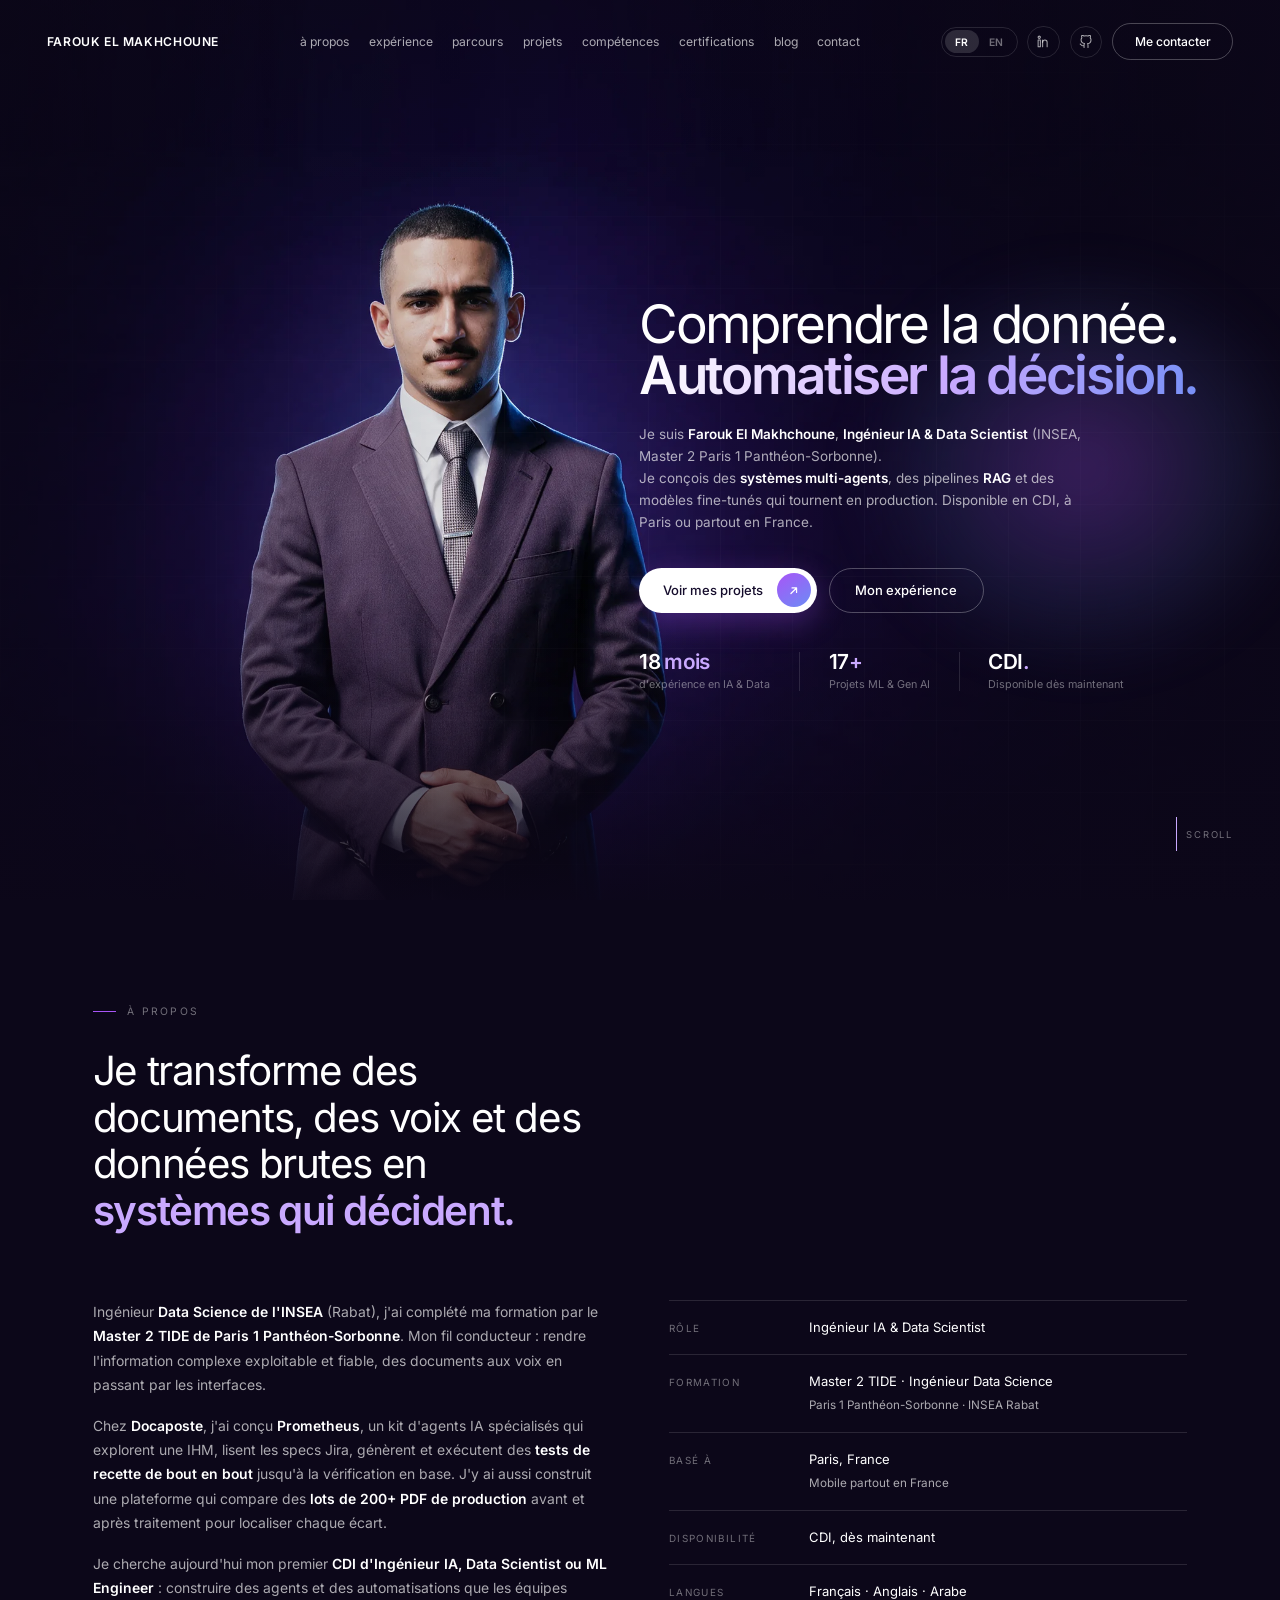
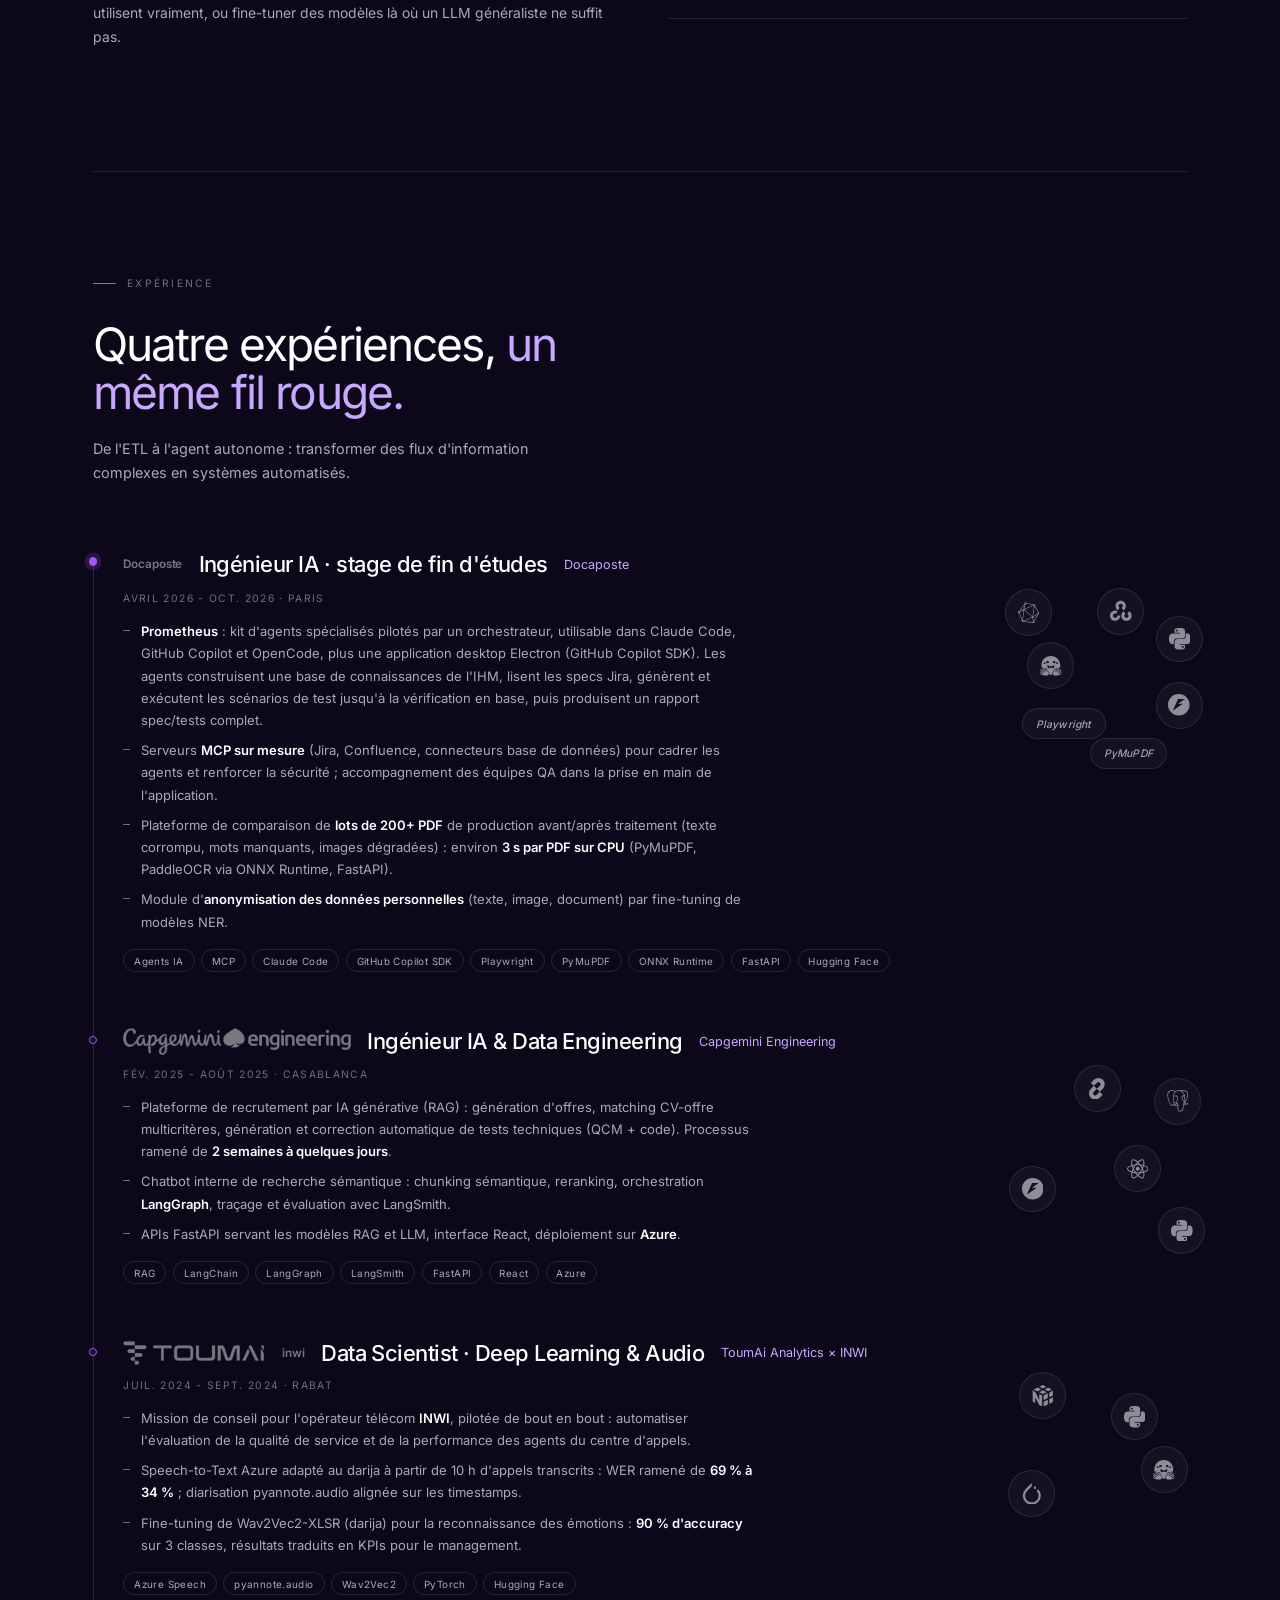
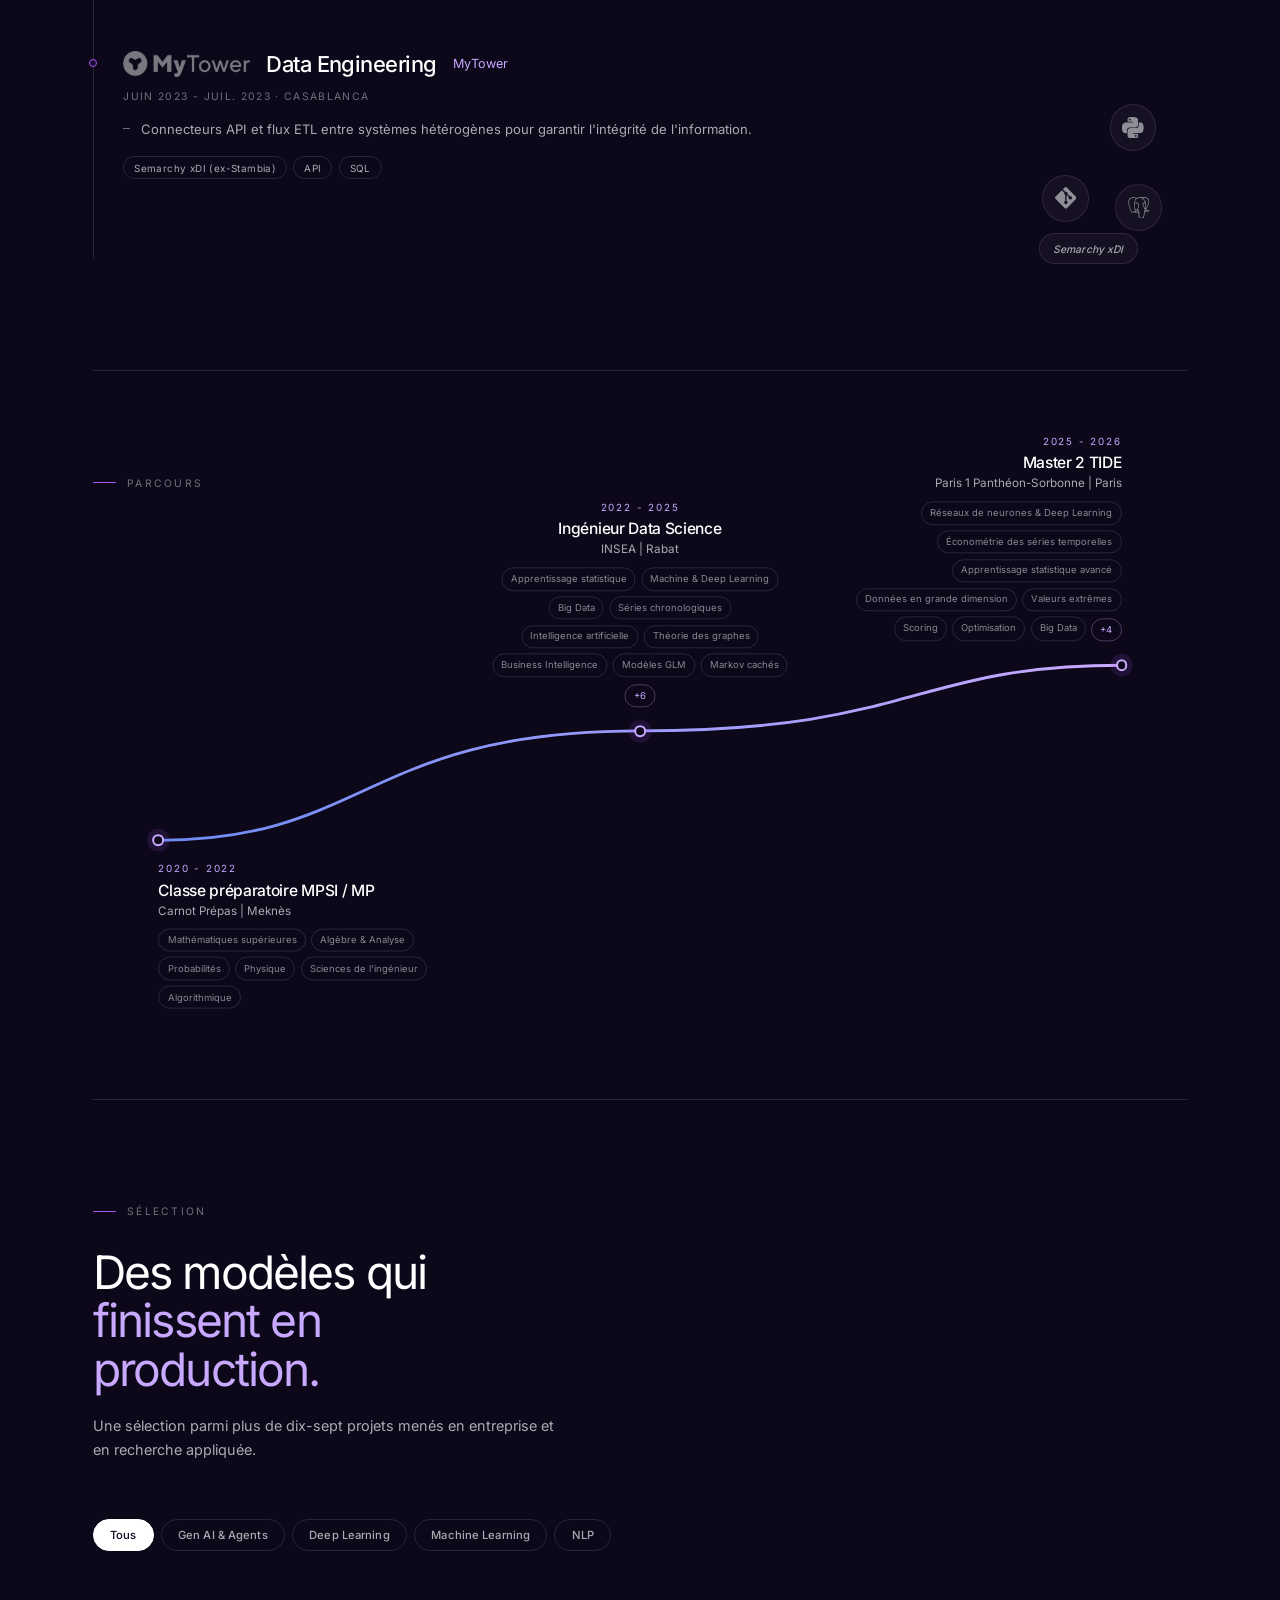
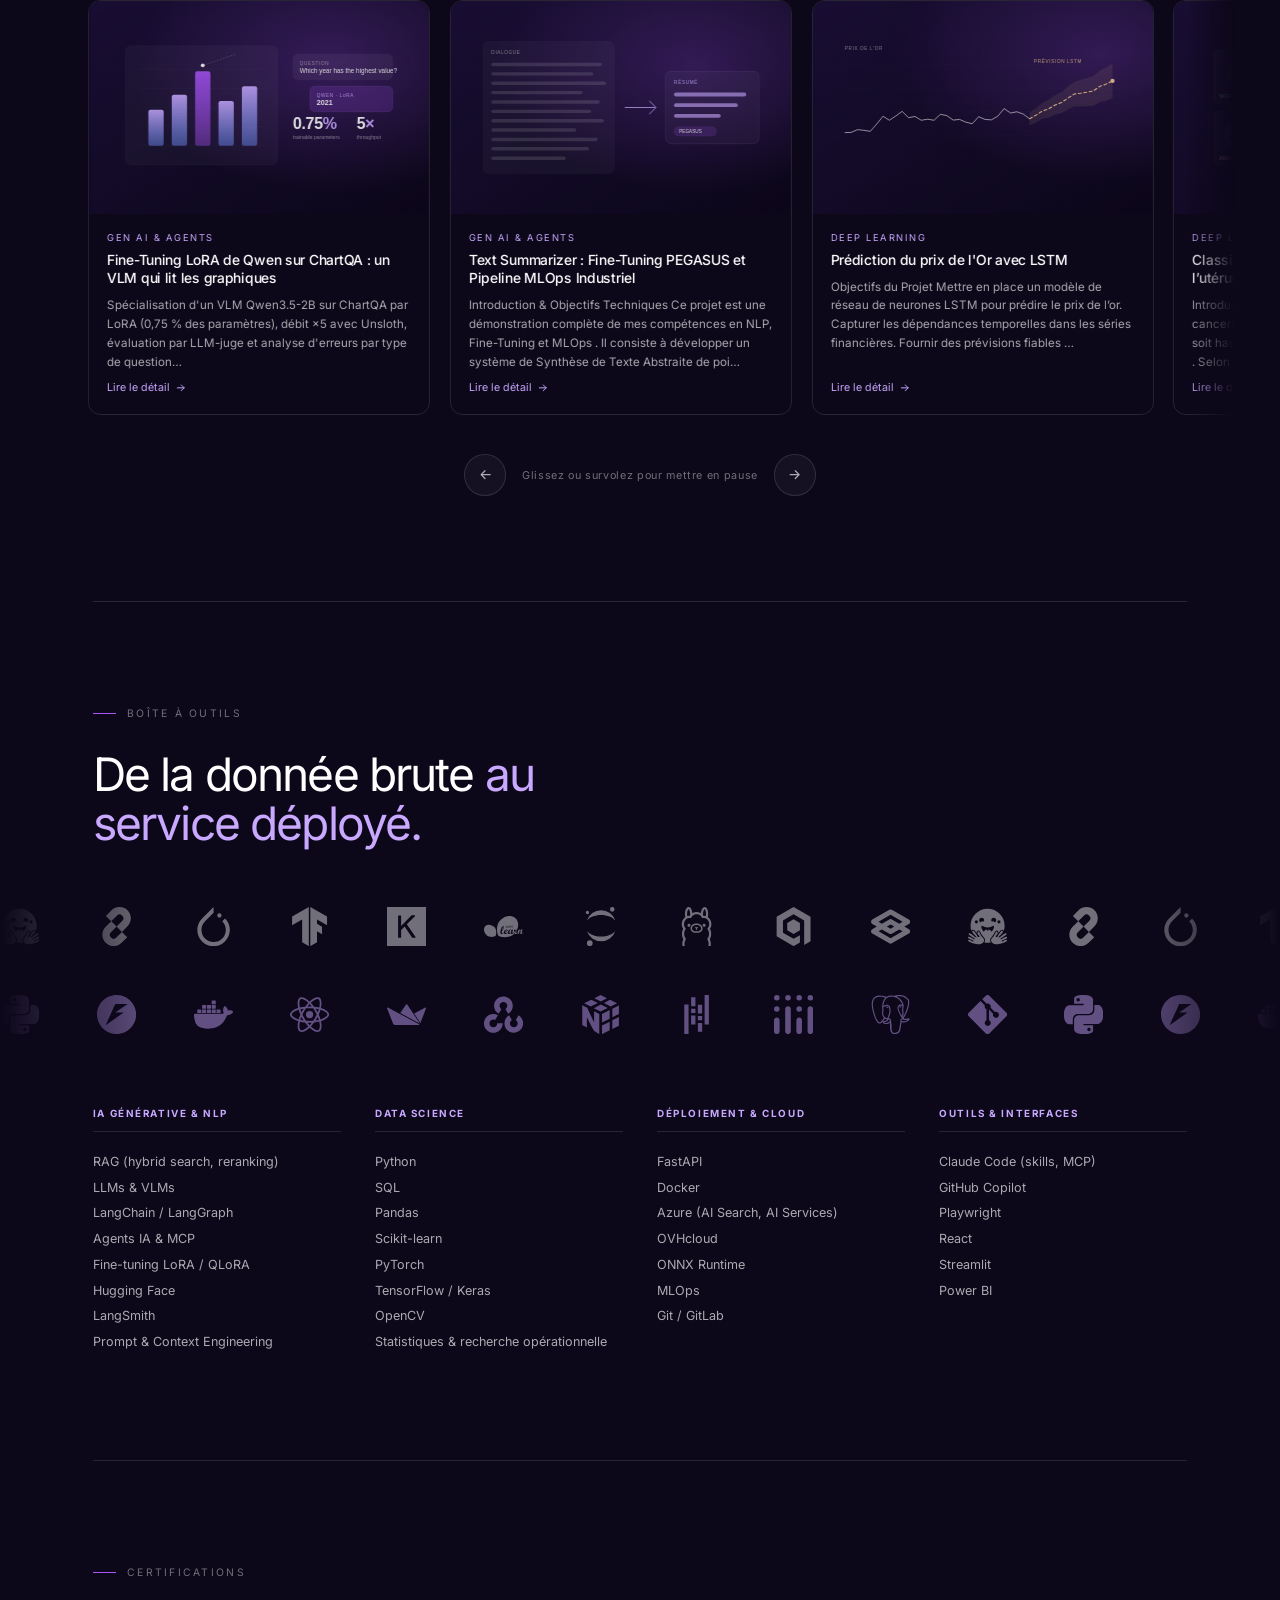
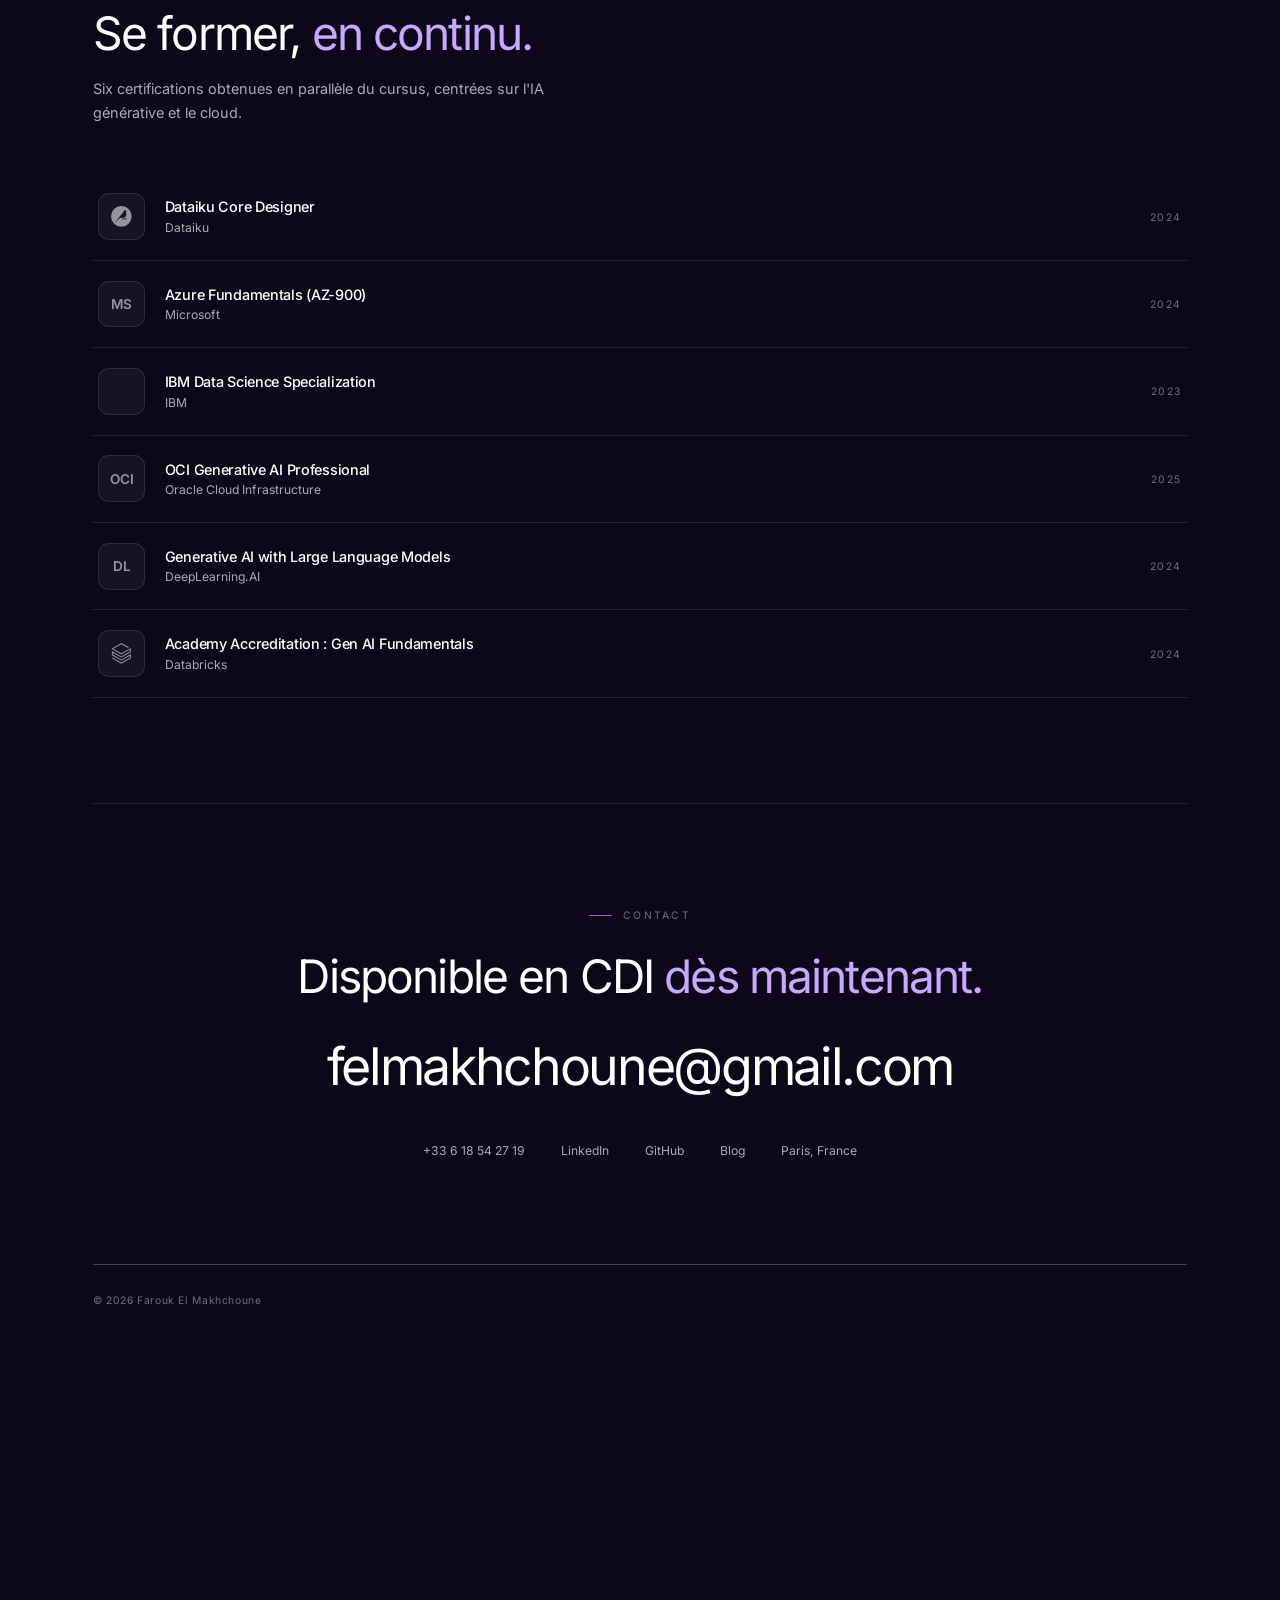
==== commit 7aa016e0: "Expérience Docaposte : retire la mention du déploiement local et d'OVHcloud Co-Authored-By: Claude O" ====
--- a/index.html
+++ b/index.html
@@ -807,7 +807,7 @@
           <li data-i18n-html data-fr="<b>Prometheus</b> : kit d'agents spécialisés pilotés par un orchestrateur, utilisable dans Claude Code, GitHub Copilot et OpenCode, plus une application desktop Electron (GitHub Copilot SDK). Les agents construisent une base de connaissances de l'IHM, lisent les specs Jira, génèrent et exécutent les scénarios de test jusqu'à la vérification en base, puis produisent un rapport spec/tests complet." data-en="<b>Prometheus</b>: a kit of specialised agents run by an orchestrator, usable in Claude Code, GitHub Copilot and OpenCode, plus an Electron desktop app (GitHub Copilot SDK). The agents build a knowledge base of the UI, read Jira specs, generate and run test scenarios down to database checks, then produce a full spec/test report."><b>Prometheus</b> : kit d'agents spécialisés pilotés par un orchestrateur, utilisable dans Claude Code, GitHub Copilot et OpenCode, plus une application desktop Electron (GitHub Copilot SDK). Les agents construisent une base de connaissances de l'IHM, lisent les specs Jira, génèrent et exécutent les scénarios de test jusqu'à la vérification en base, puis produisent un rapport spec/tests complet.</li>
           <li data-i18n-html data-fr="Serveurs <b>MCP sur mesure</b> (Jira, Confluence, connecteurs base de données) pour cadrer les agents et renforcer la sécurité ; accompagnement des équipes QA dans la prise en main de l'application." data-en="Custom <b>MCP servers</b> (Jira, Confluence, database connectors) to frame the agents and tighten security; onboarded the QA teams onto the desktop app.">Serveurs <b>MCP sur mesure</b> (Jira, Confluence, connecteurs base de données) pour cadrer les agents et renforcer la sécurité ; accompagnement des équipes QA dans la prise en main de l'application.</li>
           <li data-i18n-html data-fr="Plateforme de comparaison de <b>lots de 200+ PDF</b> de production avant/après traitement (texte corrompu, mots manquants, images dégradées) : environ <b>3 s par PDF sur CPU</b> (PyMuPDF, PaddleOCR via ONNX Runtime, FastAPI)." data-en="Comparison platform for <b>batches of 200+ production PDFs</b> before/after processing (corrupted text, missing words, degraded images): about <b>3 s per PDF on CPU</b> (PyMuPDF, PaddleOCR via ONNX Runtime, FastAPI).">Plateforme de comparaison de <b>lots de 200+ PDF</b> de production avant/après traitement (texte corrompu, mots manquants, images dégradées) : environ <b>3 s par PDF sur CPU</b> (PyMuPDF, PaddleOCR via ONNX Runtime, FastAPI).</li>
-          <li data-i18n-html data-fr="Module d'<b>anonymisation des données personnelles</b> (texte, image, document) par fine-tuning de modèles NER, déployés en local ; services hébergés sur OVHcloud." data-en="<b>Personal-data anonymisation</b> module (text, image, document) built by fine-tuning NER models, deployed locally; services hosted on OVHcloud.">Module d'<b>anonymisation des données personnelles</b> (texte, image, document) par fine-tuning de modèles NER, déployés en local ; services hébergés sur OVHcloud.</li>
+          <li data-i18n-html data-fr="Module d'<b>anonymisation des données personnelles</b> (texte, image, document) par fine-tuning de modèles NER." data-en="<b>Personal-data anonymisation</b> module (text, image, document) built by fine-tuning NER models.">Module d'<b>anonymisation des données personnelles</b> (texte, image, document) par fine-tuning de modèles NER.</li>
         </ul>
         <div class="tags"><span>Agents IA</span><span>MCP</span><span>Claude Code</span><span>GitHub Copilot SDK</span><span>Playwright</span><span>PyMuPDF</span><span>ONNX Runtime</span><span>FastAPI</span><span>Hugging Face</span></div>
       </div>
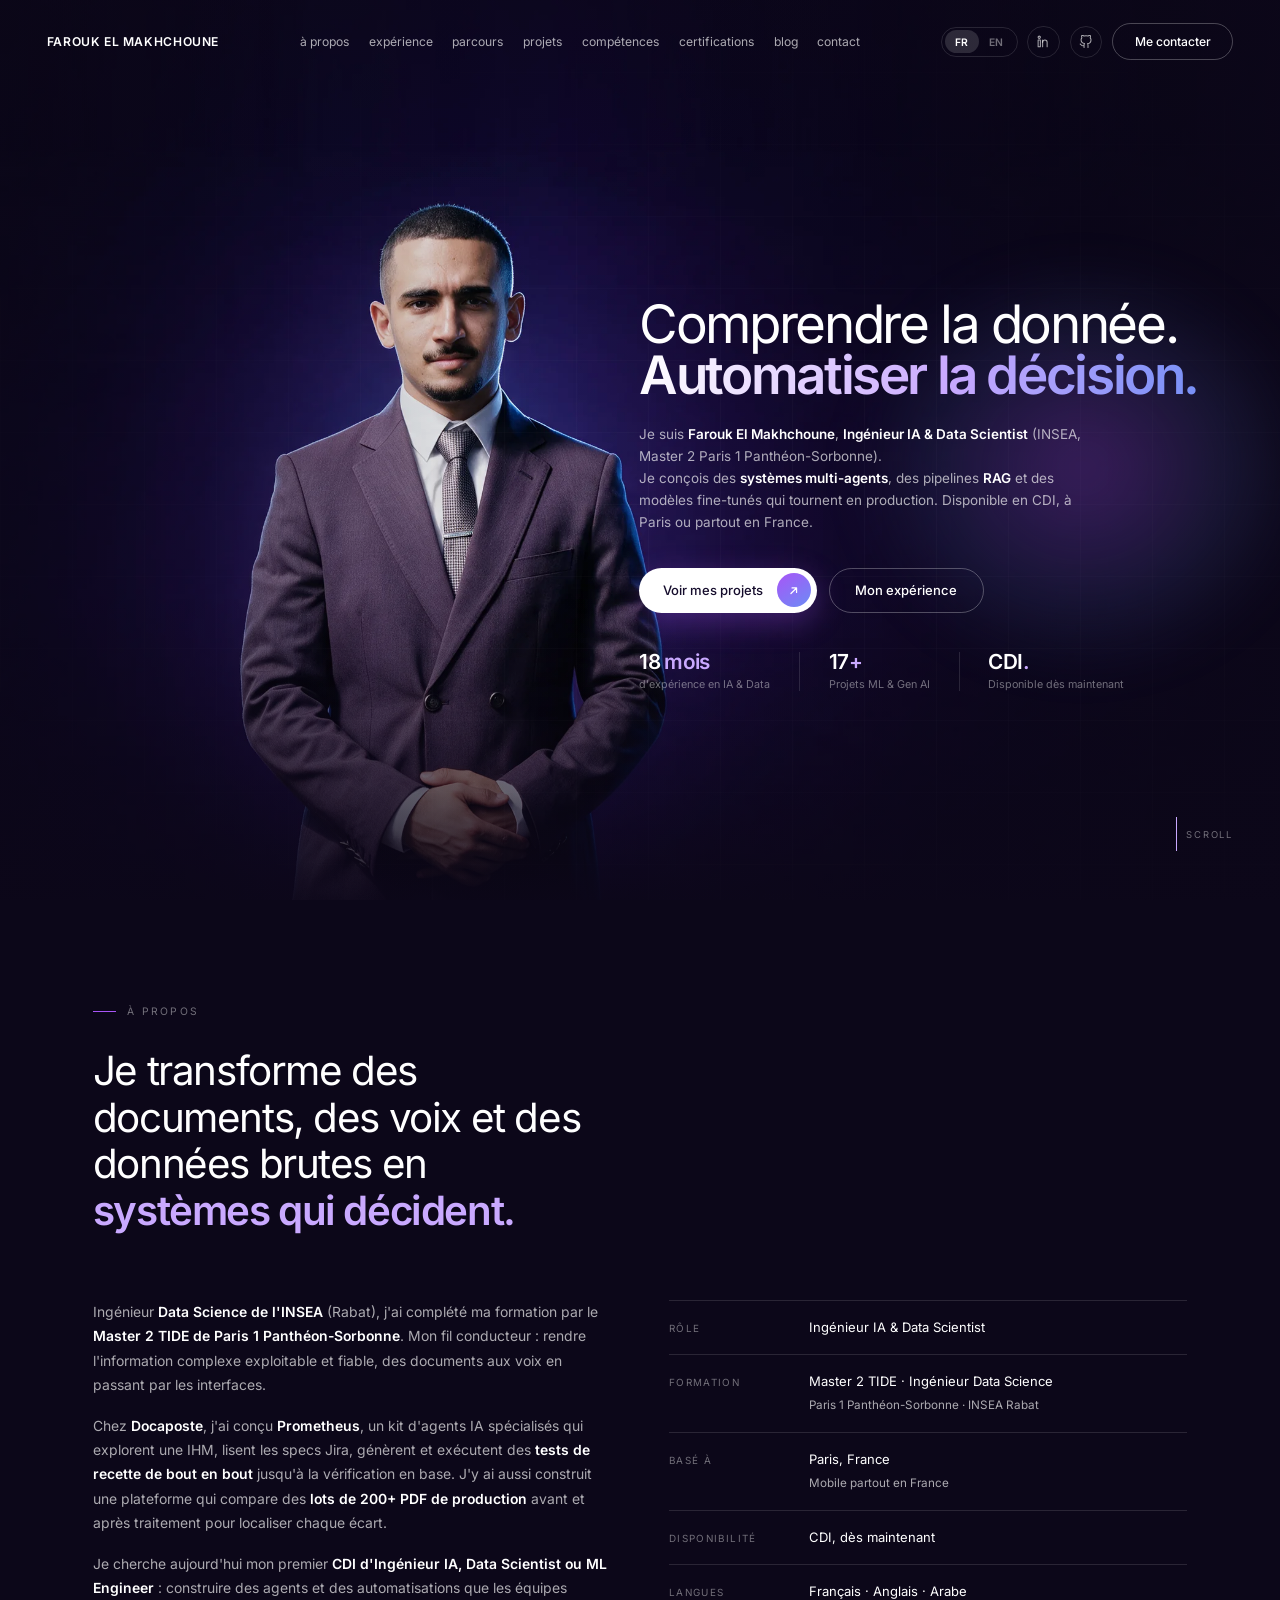
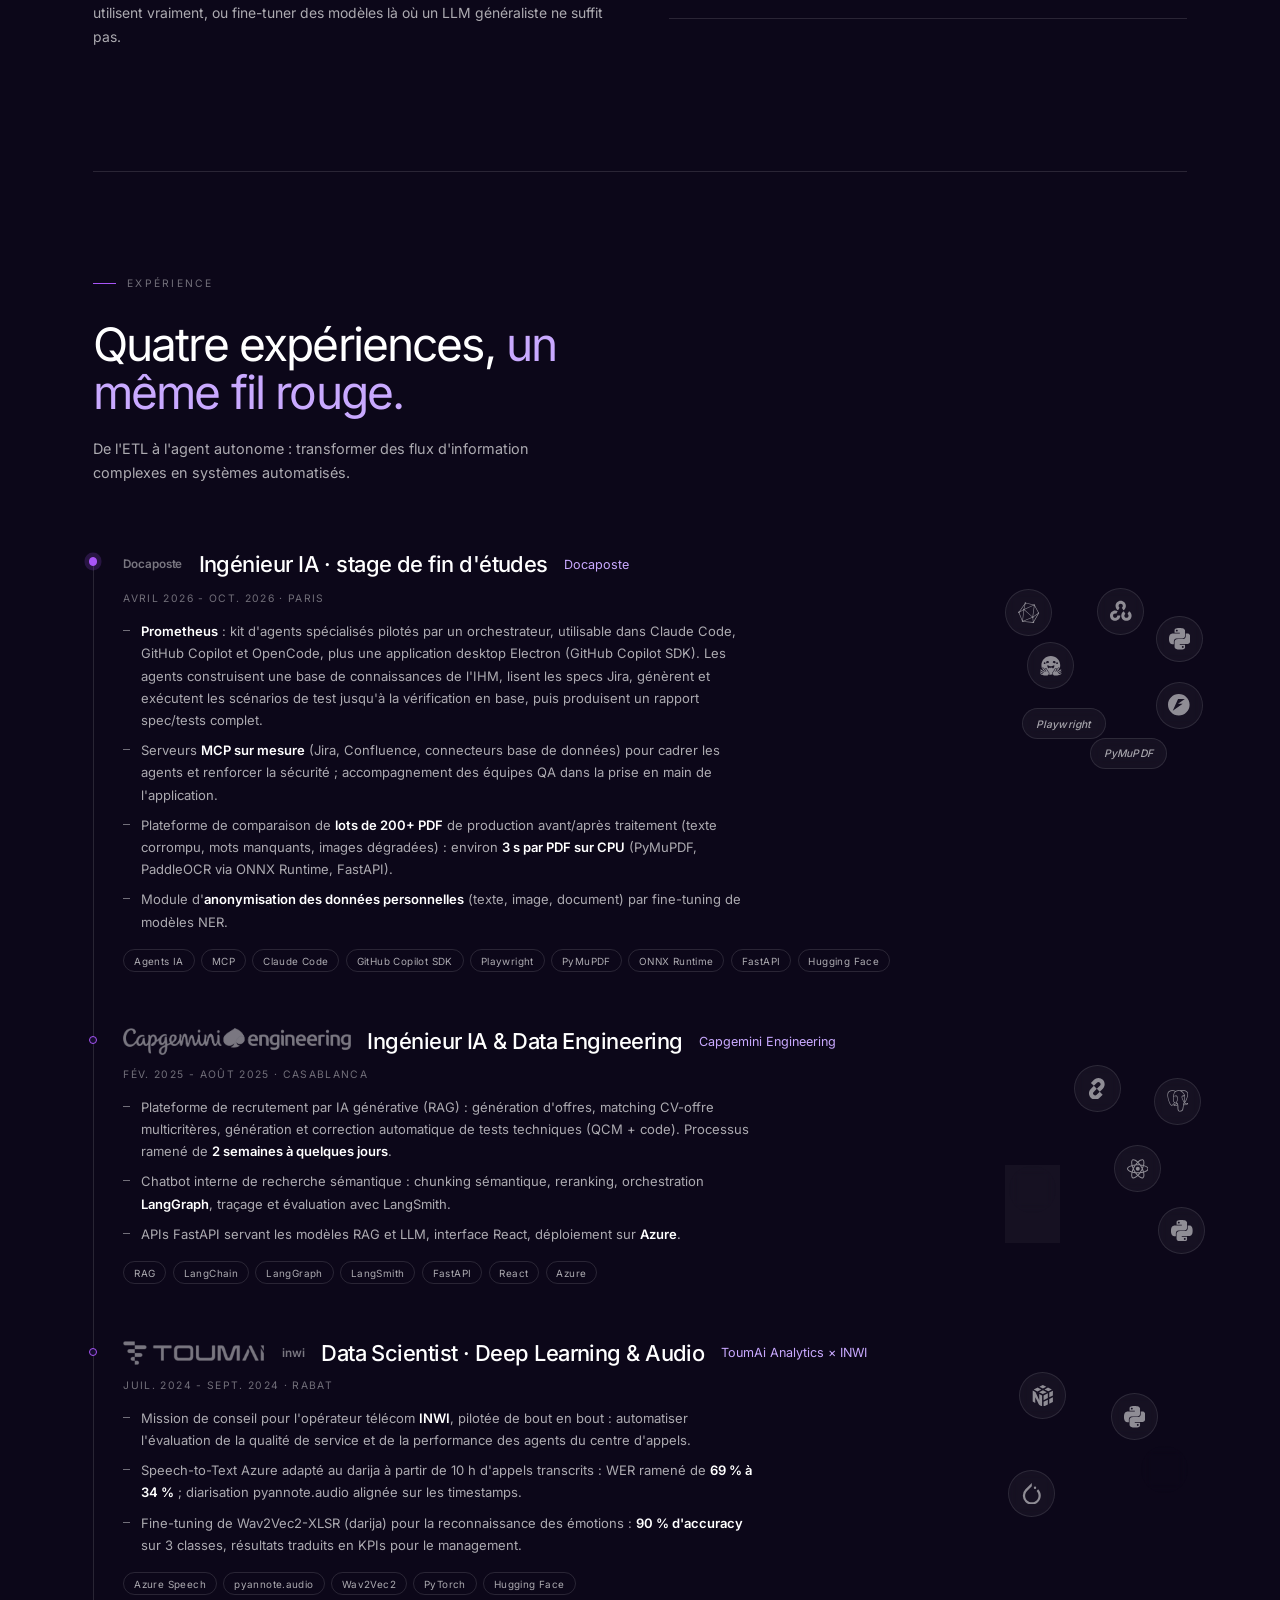
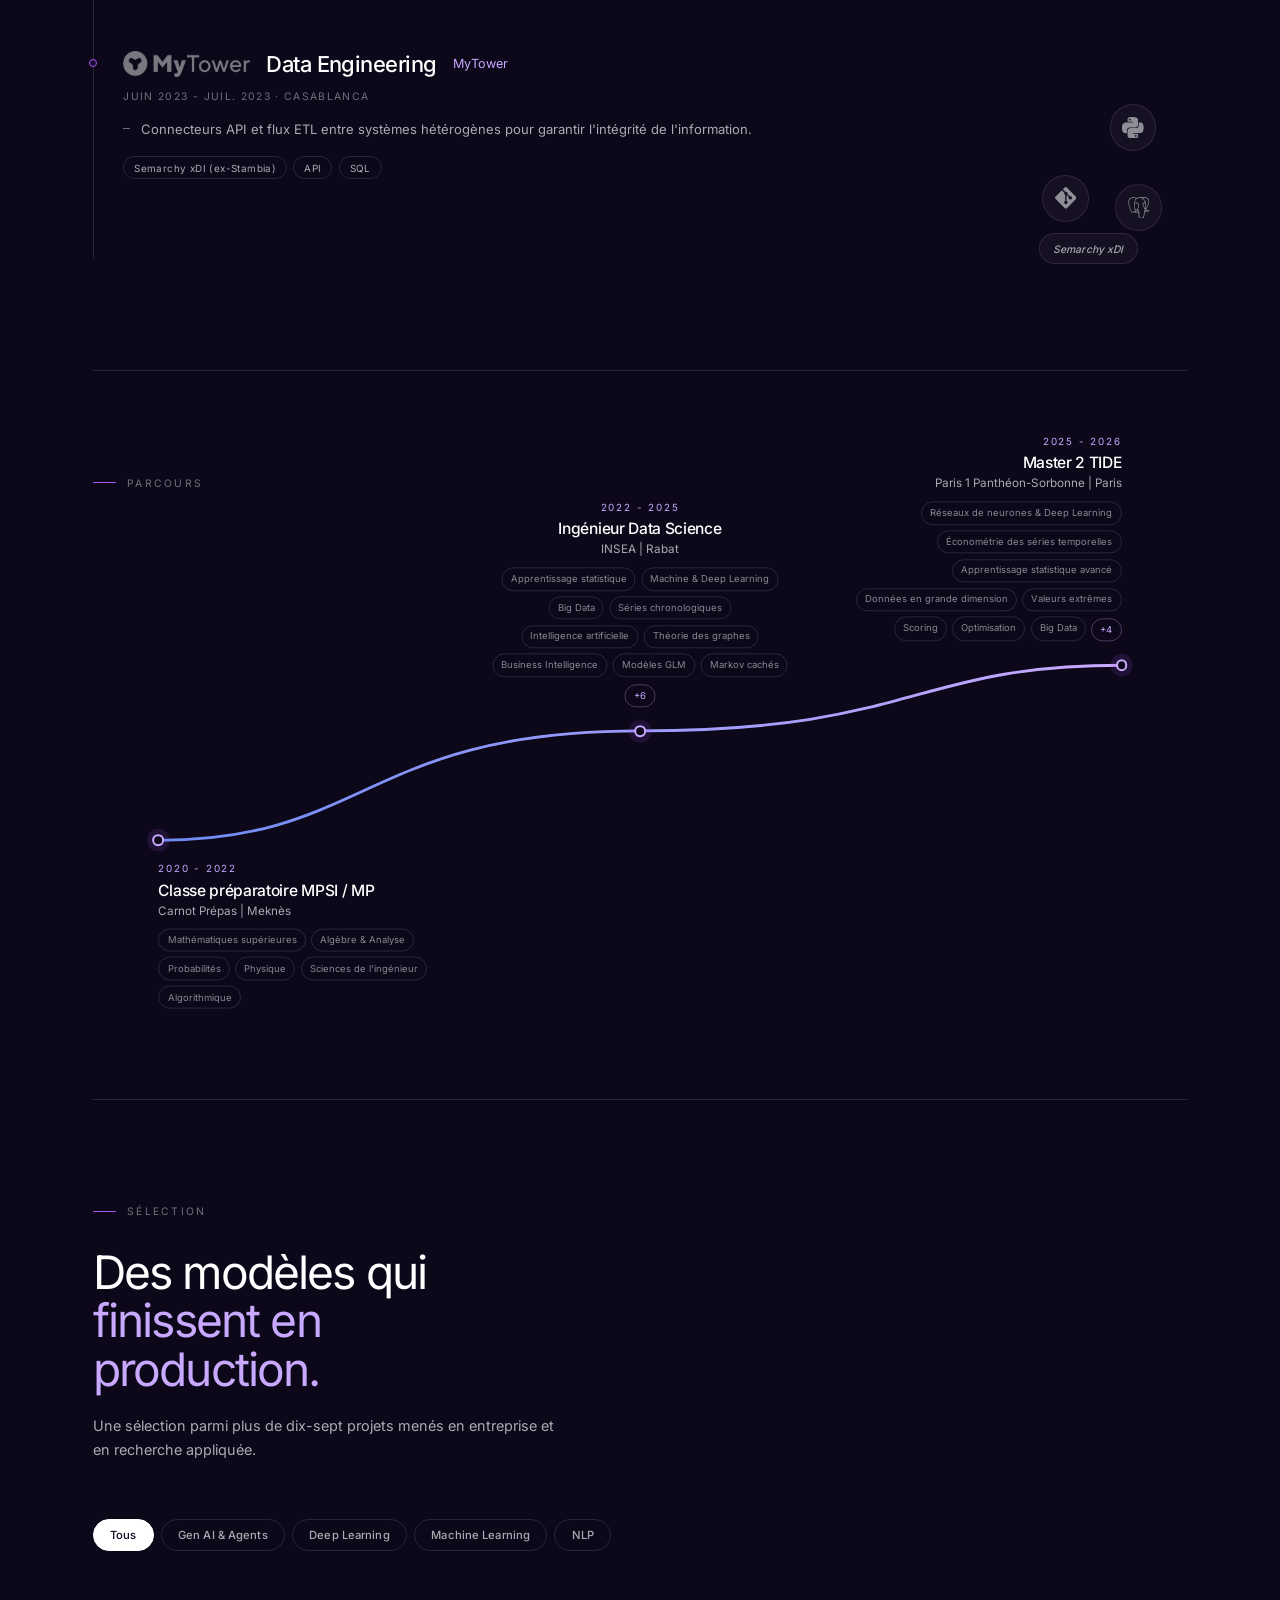
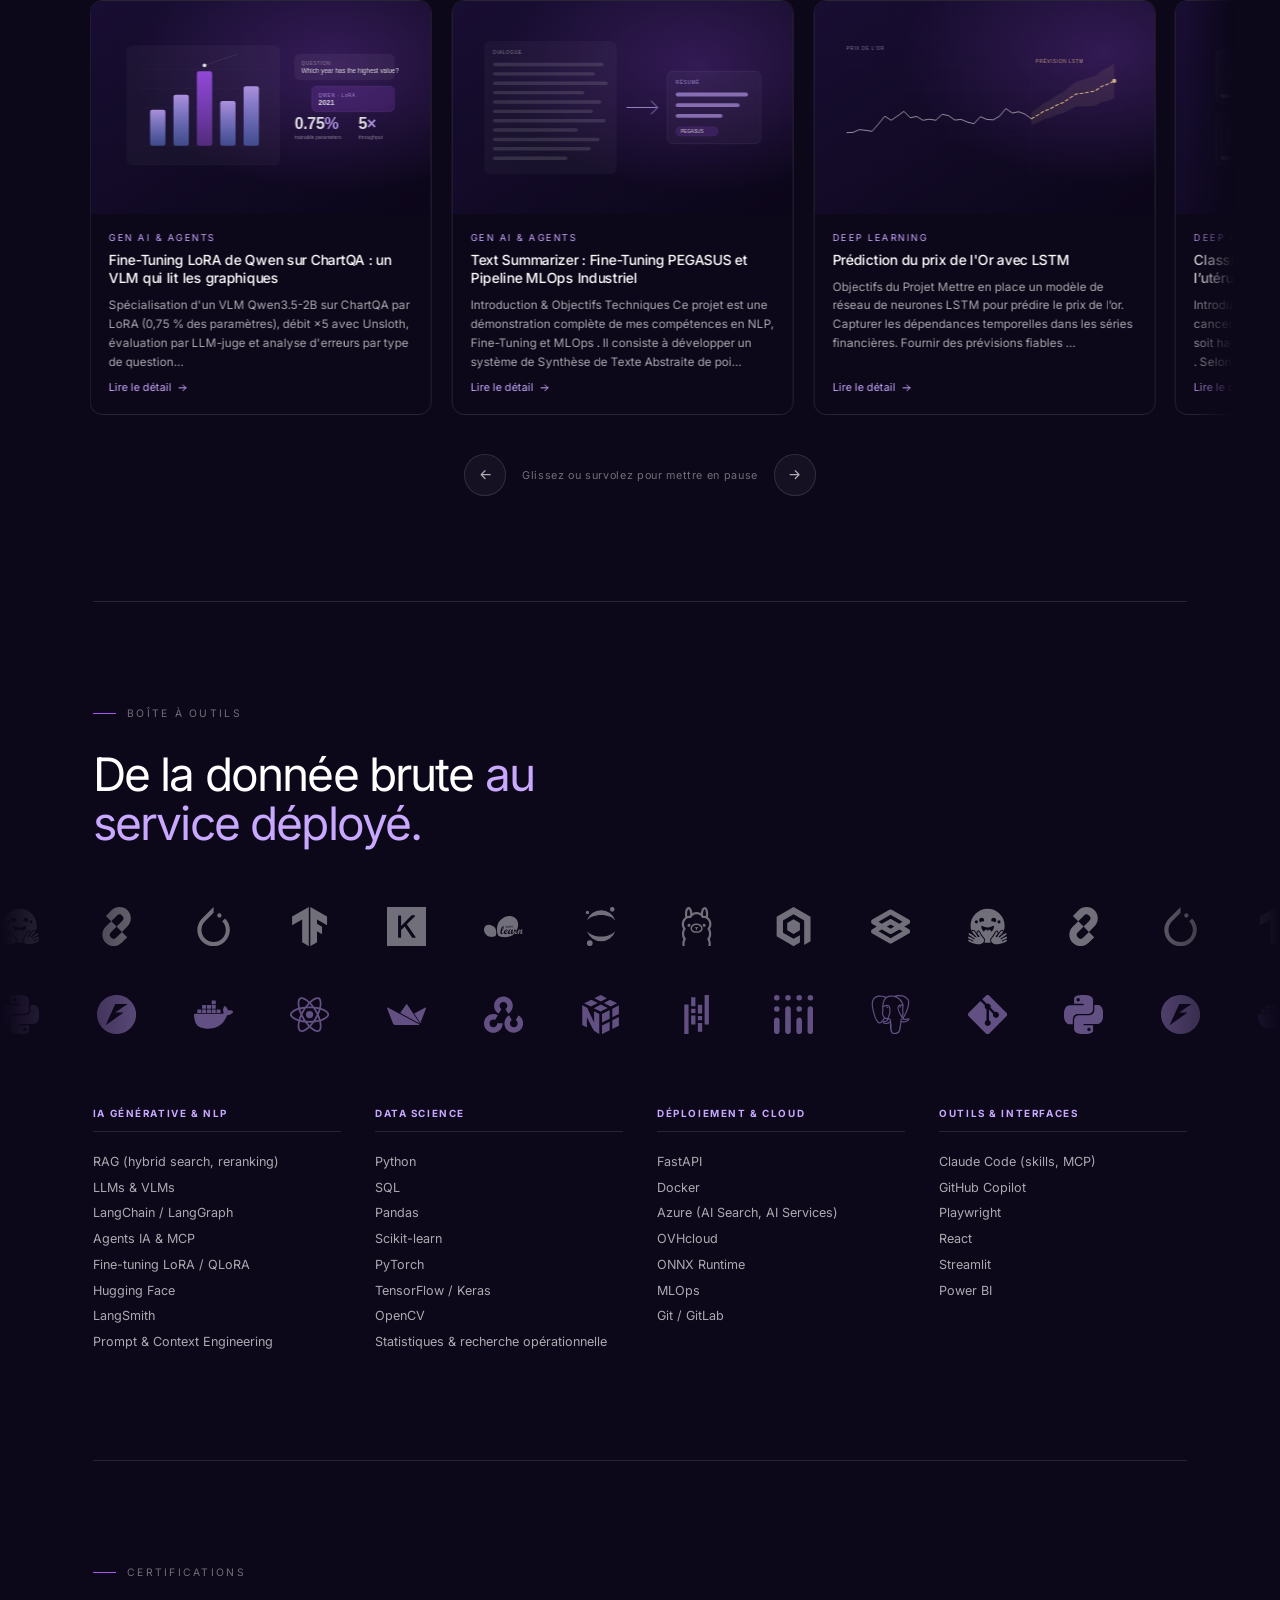
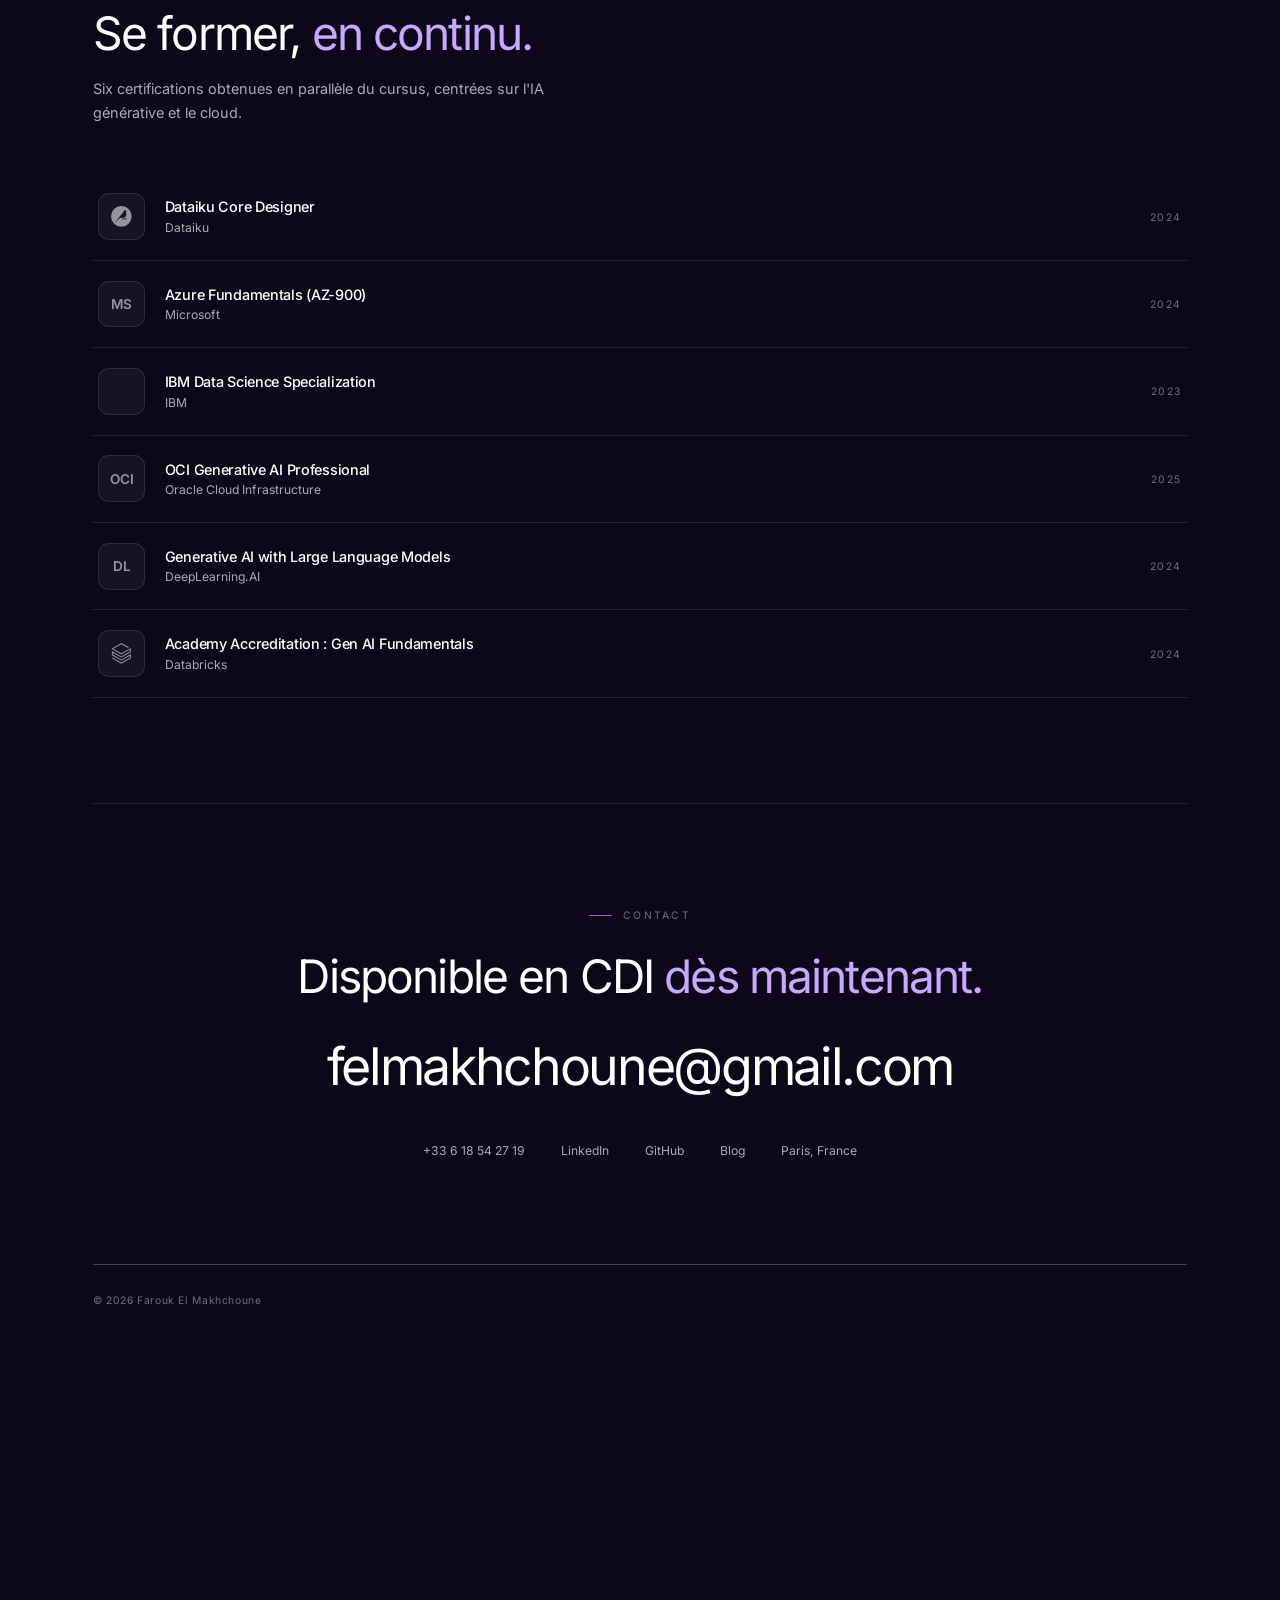
==== commit aaec4ae7: "Ajoute Vercel Web Analytics (portfolio + blog) Co-Authored-By: Claude Opus 5.5 <noreply@anthropic.co" ====
--- a/index.html
+++ b/index.html
@@ -688,6 +688,8 @@
 <script src="assets/js/gsap.min.js" defer></script>
 <script src="assets/js/ScrollTrigger.min.js" defer></script>
 <script src="assets/js/lenis.min.js" defer></script>
+<script>window.va = window.va || function () { (window.vaq = window.vaq || []).push(arguments); };</script>
+<script defer src="/_vercel/insights/script.js"></script>
 </head>
 <body>
 
